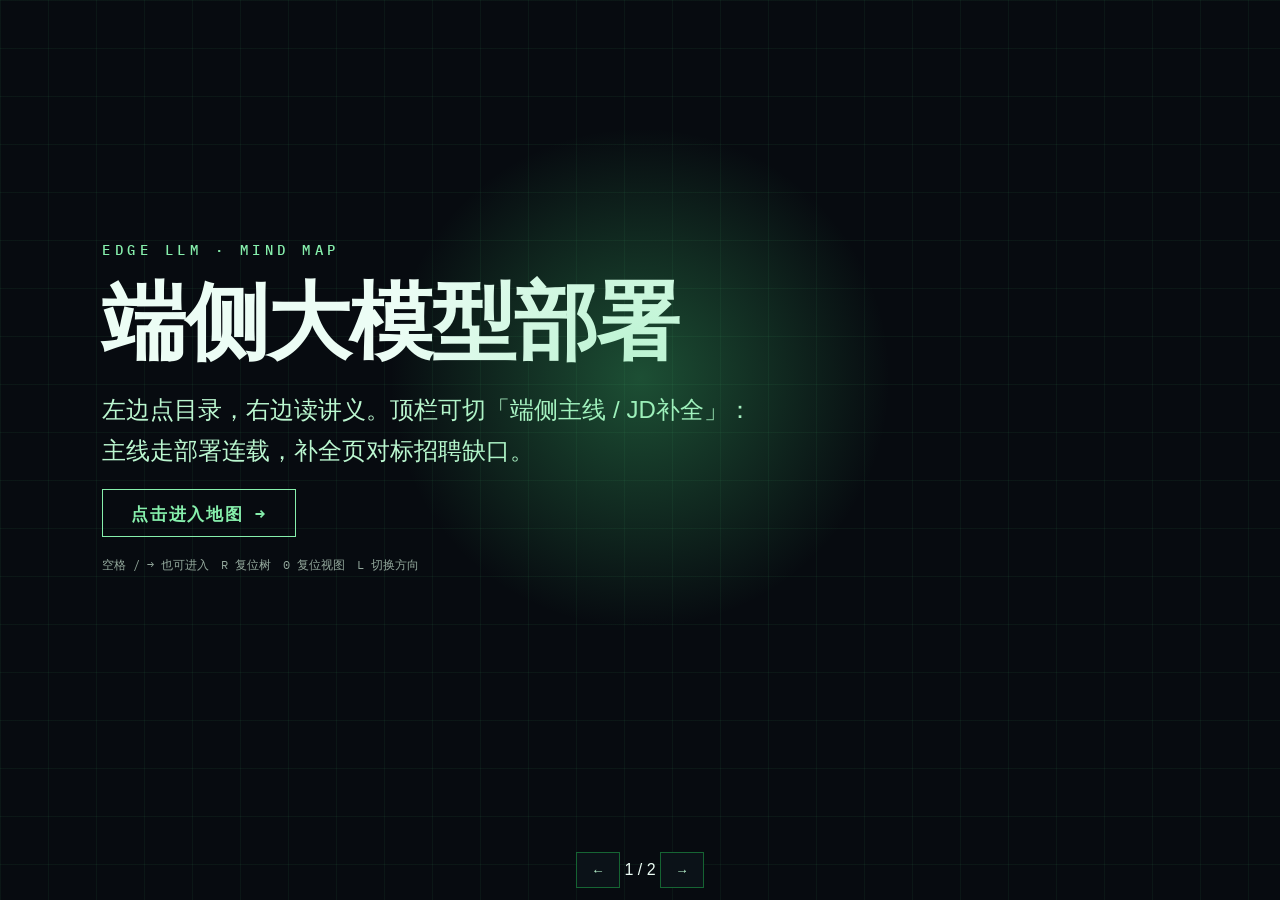
==== index.html @ 6fb3d734 "Refresh chapters 1–2: job portrait and progressive skill tiers. Rewrite 岗位画像 six duties and 能力分层 as " ====
<!DOCTYPE html>
<html lang="zh-CN" class="fluid">
<head>
<meta charset="UTF-8" />
<meta name="viewport" content="width=device-width, initial-scale=1.0, viewport-fit=cover" />
<meta name="theme-color" content="#070b10" />
<meta name="mobile-web-app-capable" content="yes" />
<title>端侧大模型部署 · 思维导图</title>
<link rel="preconnect" href="https://fonts.googleapis.com" />
<link rel="preconnect" href="https://fonts.gstatic.com" crossorigin />
<link href="https://fonts.googleapis.com/css2?family=IBM+Plex+Mono:wght@400;500;600&family=IBM+Plex+Sans+SC:wght@400;500;600;700&family=Syne:wght@700;800&display=swap" rel="stylesheet" />
<style>
/* === THEME: Terminal Blueprint === */
:root {
    --stage-bg: #05070a;
    --slide-bg: #070b10;
    --bg-primary: #070b10;
    --grid-line: rgba(74, 222, 128, 0.06);
    --accent: #4ade80;
    --accent-bright: #86efac;
    --accent-dim: #166534;
    --accent-glow: rgba(74, 222, 128, 0.32);
    --key-1: #fbbf24;
    --key-2: #fb7185;
    --key-1-bg: rgba(251, 191, 36, 0.12);
    --key-2-bg: rgba(251, 113, 133, 0.12);
    --bridge: #67e8f9;
    --text-primary: #ecfdf5;
    --text-muted: #93a89c;
    --text-leaf: #bbf7d0;
    --node-bg: #0b1218;
    --node-active: #0f2a18;
    --danger: #86efac;
    --font-display: "Syne", "IBM Plex Sans SC", sans-serif;
    --font-body: "IBM Plex Sans SC", "Noto Sans SC", sans-serif;
    --font-mono: "IBM Plex Mono", ui-monospace, monospace;
    --fs-root: 28px;
    --fs-chapter: 16px;
    --fs-topic: 15px;
    --fs-term: 14px;
    --fs-label: 12px;
    --fs-detail-title: 16px;
    --reader-w: 480px;
    --fs-detail-body: 17px;
    --col-gap: 18px;
    --node-gap: 8px;
    --node-inactive-opacity: 0.78;
    --ease-out-expo: cubic-bezier(0.16, 1, 0.3, 1);
    --duration-normal: 0.45s;
}

* { margin: 0; padding: 0; box-sizing: border-box; }

/* ===========================================
   FIXED 16:9 STAGE: MANDATORY BASE STYLES
   Include this ENTIRE file in every presentation.
   Slides are authored at 1920×1080 and scaled as a whole.
   =========================================== */

/* 1. Lock the browser viewport */
html,
body {
    width: 100%;
    height: 100%;
    margin: 0;
    overflow: hidden;
    background: var(--stage-bg, #000);
    font-family: var(--font-body);
    color: var(--text-primary);
    -webkit-font-smoothing: antialiased;
    text-rendering: optimizeLegibility;
}

/* 2. Full-window deck viewport */
.deck-viewport {
    position: fixed;
    inset: 0;
    overflow: hidden;
    background: var(--stage-bg, #000);
}

/* 3. Fixed 16:9 design canvas.
   JavaScript sets transform: translate(...) scale(...). */
.deck-stage {
    position: absolute;
    left: 0;
    top: 0;
    width: 1920px;
    height: 1080px;
    overflow: hidden;
    transform-origin: 0 0;
    background: var(--slide-bg, #fff);
}

/* 4. Slides stack inside the fixed stage.
   Content must be laid out at 1920×1080, not reflowed per device. */
.slide {
    position: absolute;
    inset: 0;
    width: 1920px;
    height: 1080px;
    overflow: hidden;
    display: block;
    visibility: hidden;
    opacity: 0;
    pointer-events: none;
    background: var(--slide-bg, #fff);
}

.slide.active,
.slide.visible {
    visibility: visible;
    opacity: 1;
    pointer-events: auto;
    z-index: 1;
}

/* 5. Keep media inside authored slide bounds */
img,
video,
canvas,
svg {
    max-width: 100%;
    max-height: 100%;
}

/* 6. Presentation chrome stays outside the slide design system */
.deck-controls {
    position: fixed;
    left: 50%;
    bottom: 22px;
    transform: translateX(-50%);
    z-index: 1000;
}

/* 7. Print one fixed-size slide per page */
@media print {
    html,
    body {
        width: 1920px;
        height: auto;
        overflow: visible;
        background: #fff;
    }

    .deck-viewport {
        position: static;
        overflow: visible;
        background: #fff;
    }

    .deck-stage {
        position: static;
        width: auto;
        height: auto;
        transform: none !important;
        background: none;
    }

    .slide {
        position: relative;
        display: block !important;
        visibility: visible !important;
        opacity: 1 !important;
        pointer-events: auto !important;
        width: 1920px;
        height: 1080px;
        break-after: page;
        page-break-after: always;
    }

    .slide:last-child {
        break-after: auto;
        page-break-after: auto;
    }

    .deck-controls {
        display: none !important;
    }
}

/* 8. Reduced motion */
@media (prefers-reduced-motion: reduce) {
    *,
    *::before,
    *::after {
        animation-duration: 0.01ms !important;
        transition-duration: 0.2s !important;
    }
}

/* === GRID STAGE === */
.slide {
    font-family: var(--font-body);
    color: var(--text-primary);
    background-color: var(--bg-primary);
    background-image:
        linear-gradient(var(--grid-line) 1px, transparent 1px),
        linear-gradient(90deg, var(--grid-line) 1px, transparent 1px);
    background-size: 48px 48px;
}

.reveal {
    opacity: 0;
    transform: translateY(24px);
    transition: opacity var(--duration-normal) var(--ease-out-expo),
                transform var(--duration-normal) var(--ease-out-expo);
}
.slide.visible .reveal { opacity: 1; transform: none; }
.slide.visible .reveal:nth-child(1) { transition-delay: 0.05s; }
.slide.visible .reveal:nth-child(2) { transition-delay: 0.14s; }
.slide.visible .reveal:nth-child(3) { transition-delay: 0.24s; }
.slide.visible .reveal:nth-child(4) { transition-delay: 0.34s; }

/* === TITLE SLIDE === */
.title-slide .glow {
    position: absolute;
    width: 720px; height: 720px;
    left: 50%; top: 44%;
    transform: translate(-50%, -50%);
    background: radial-gradient(circle, var(--accent-glow), transparent 68%);
    pointer-events: none;
}
.title-kicker {
    position: absolute; left: 88px; top: 88px;
    font-family: var(--font-mono);
    letter-spacing: 0.32em; font-size: 14px; font-weight: 500;
    color: var(--accent-bright);
}
.title-slide h1 {
    position: absolute; left: 88px; top: 300px;
    font-family: var(--font-display); font-weight: 800;
    font-size: 96px; line-height: 1.06; letter-spacing: -0.02em;
    max-width: 1200px;
    color: var(--text-primary);
}
.title-lead {
    position: absolute; left: 88px; top: 560px;
    font-family: var(--font-body); font-weight: 400;
    font-size: 26px; color: var(--text-leaf);
    max-width: 920px; line-height: 1.72;
}
.enter-btn {
    position: absolute; left: 88px; bottom: 156px;
    border: 1px solid var(--accent-bright); background: transparent;
    color: var(--accent-bright);
    font: 600 17px/1 var(--font-mono);
    padding: 18px 36px; cursor: pointer; letter-spacing: 0.1em;
    transition: background 0.25s ease, color 0.25s ease;
}
.enter-btn:hover { background: var(--accent); color: #04110a; border-color: var(--accent); }
.title-hint {
    position: absolute; right: 88px; bottom: 96px;
    font-family: var(--font-mono);
    font-size: 13px; line-height: 1.65;
    color: var(--text-muted); max-width: 420px; text-align: right;
}

/* === MAP SLIDE — reading-first === */
.map-top {
    position: absolute; left: 36px; right: 36px; top: 14px; height: 52px;
    display: flex; align-items: center; gap: 10px; z-index: 6;
}
.map-top h2 {
    flex: 0 0 auto;
    font-family: var(--font-display); font-size: 24px; font-weight: 800;
    letter-spacing: -0.01em; margin-right: 10px; color: var(--text-primary);
}
.crumb {
    flex: 1 1 auto; min-width: 0;
    font-family: var(--font-body); font-size: 14px; font-weight: 400;
    color: var(--text-muted); line-height: 1.4;
    white-space: nowrap; overflow: hidden; text-overflow: ellipsis;
    margin-right: 8px;
}
.tool {
    flex: 0 0 auto; white-space: nowrap;
    border: 1px solid var(--accent-dim); background: var(--node-bg);
    color: var(--text-leaf); font: 500 12px/1 var(--font-mono);
    padding: 8px 12px; cursor: pointer;
    transition: border-color 0.2s ease, color 0.2s ease;
}
.tool.on, .tool:hover { border-color: var(--accent-bright); color: var(--accent-bright); }

.map-hint {
    position: absolute; left: 36px; right: 36px; top: 66px;
    font-family: var(--font-mono); font-size: 12px; font-weight: 400;
    color: var(--text-muted); letter-spacing: 0.03em; line-height: 1.4;
    opacity: 0.92; pointer-events: none; z-index: 6;
}

.map-legend {
    flex: 0 0 auto;
    display: flex; align-items: center; gap: 8px;
    font-family: var(--font-mono); font-size: 11px;
    color: var(--text-muted); white-space: nowrap; margin-right: 4px;
}
.map-legend .dot {
    display: inline-block; width: 8px; height: 8px; border-radius: 50%;
    margin-right: 3px; vertical-align: middle; background: var(--accent);
}
.map-legend .dot.key1 { background: var(--key-1); }
.map-legend .dot.key2 { background: var(--key-2); }

/* Left browser + splitter + right reader */
.map-workspace {
    position: absolute; left: 0; top: 90px; right: 0; bottom: 0;
    display: grid;
    grid-template-columns: minmax(280px, 1fr) 8px var(--reader-w, 480px);
    gap: 0;
    overflow: hidden;
    background: var(--slide-bg);
}
.map-workspace.is-resizing {
    cursor: col-resize;
    user-select: none;
}
.map-workspace.is-resizing * { cursor: col-resize !important; }
.split-handle {
    position: relative;
    z-index: 4;
    width: 8px;
    margin: 0 -1px;
    cursor: col-resize;
    touch-action: none;
    background: transparent;
    border: none;
    padding: 0;
    align-self: stretch;
}
.split-handle::before {
    content: "";
    position: absolute;
    top: 0; bottom: 0; left: 50%;
    width: 1px;
    transform: translateX(-50%);
    background: rgba(74, 222, 128, 0.28);
    transition: background 0.15s ease, box-shadow 0.15s ease, width 0.15s ease;
}
.split-handle:hover::before,
.split-handle.is-dragging::before,
.map-workspace.is-resizing .split-handle::before {
    width: 2px;
    background: var(--accent-bright);
    box-shadow: 0 0 10px rgba(74, 222, 128, 0.35);
}
.split-handle::after {
    content: "";
    position: absolute;
    top: 50%; left: 50%;
    width: 3px; height: 36px;
    transform: translate(-50%, -50%);
    border-radius: 2px;
    background: rgba(74, 222, 128, 0.35);
    opacity: 0;
    transition: opacity 0.15s ease;
}
.split-handle:hover::after,
.split-handle.is-dragging::after {
    opacity: 1;
}
.map-board {
    position: relative;
    overflow: auto;
    cursor: default;
    touch-action: pan-x pan-y;
    user-select: none;
    padding: 10px 16px 28px 36px;
    scrollbar-width: thin;
    scrollbar-color: var(--accent-dim) transparent;
    overscroll-behavior: contain;
    min-width: 0;
}
.map-board.space-pan { cursor: grab; }
.map-board.is-panning { cursor: grabbing; }
.map-board svg { max-width: none; max-height: none; }

#mapCanvas {
    position: relative;
    left: 0; top: 0;
    min-width: 100%;
    min-height: 100%;
    transform-origin: 0 0;
}
#wires {
    position: absolute; inset: 0; width: 100%; height: 100%;
    pointer-events: none; overflow: visible; opacity: 0.45;
}
.cols {
    position: relative; left: 0; top: 4px;
    display: flex; flex-direction: row; gap: var(--col-gap); align-items: flex-start;
    width: max-content;
    min-width: calc(100% - 20px);
    height: auto;
    overflow: visible;
    padding-bottom: 16px;
}
.cols.ttb {
    flex-direction: column; gap: 14px;
    width: calc(100% - 20px);
}
.col {
    flex: 0 0 auto; min-width: 220px;
    display: none; flex-direction: column; gap: 8px;
    opacity: 0; pointer-events: none;
    transform: translateX(-14px);
    transition: opacity 0.32s var(--ease-out-expo), transform 0.32s var(--ease-out-expo);
}
.col.show {
    display: flex; opacity: 1; pointer-events: auto; transform: none;
}
#col0.show { width: 250px; min-width: 250px; max-width: 250px; }
#col1.show { width: 292px; min-width: 292px; max-width: 292px; }
#col2.show { width: 292px; min-width: 292px; max-width: 292px; }
#col3.show { width: 400px; min-width: 400px; max-width: 420px; }
.cols.ttb #col0.show,
.cols.ttb #col1.show,
.cols.ttb #col2.show,
.cols.ttb #col3.show { width: 100%; min-width: 0; max-width: none; }
.cols.ttb .col {
    transform: translateY(-10px);
    flex-direction: row; flex-wrap: wrap; align-content: flex-start;
}
.cols.ttb .col.show { transform: none; }

.col-label {
    font-family: var(--font-mono);
    font-size: var(--fs-label); font-weight: 500;
    letter-spacing: 0.1em; color: var(--accent-bright);
    min-height: 18px; flex: 0 0 auto;
    opacity: 0.88; line-height: 1.35; margin-bottom: 2px;
}

/* Directory cards: title only */
.node {
    border: 1px solid rgba(22, 101, 52, 0.7);
    background: var(--node-bg);
    color: var(--text-leaf);
    font-family: var(--font-body);
    font-size: var(--fs-topic); font-weight: 500; line-height: 1.35;
    padding: 10px 28px 10px 12px;
    cursor: pointer;
    text-align: left;
    width: 100%;
    position: relative;
    transition: border-color 0.15s ease, background 0.15s ease, opacity 0.2s ease;
    word-break: break-word;
    box-shadow: none;
}
.col.show .node:not(.active):not(.root-node) { opacity: var(--node-inactive-opacity); }
.cols.ttb .node { width: auto; min-width: 190px; max-width: 320px; }
.node:hover {
    border-color: var(--accent);
    opacity: 1;
}
.node.active {
    opacity: 1;
    background: var(--node-active);
    border-color: var(--accent-bright);
    color: #f0fdf4;
    font-weight: 600;
    box-shadow: inset 0 0 0 1px rgba(134, 239, 172, 0.16);
}
.node.key-1 {
    border-color: rgba(251, 191, 36, 0.45);
    border-left: 3px solid var(--key-1);
}
.node.key-2 {
    border-color: rgba(251, 113, 133, 0.45);
    border-left: 3px solid var(--key-2);
}
.node.key-1:hover { border-color: var(--key-1); }
.node.key-2:hover { border-color: var(--key-2); }
.node.key-1.active {
    background: var(--key-1-bg);
    border-color: var(--key-1);
    color: #fffbeb;
}
.node.key-2.active {
    background: var(--key-2-bg);
    border-color: var(--key-2);
    color: #fff1f2;
}
.node.key-1::before,
.node.key-2::before {
    position: absolute; top: 4px; left: 8px;
    font-family: var(--font-mono);
    font-size: 9px; font-weight: 600; line-height: 1;
    letter-spacing: 0.04em; pointer-events: none; opacity: 0.85;
}
.node.key-1::before { content: "重点"; color: var(--key-1); }
.node.key-2::before { content: "核心"; color: var(--key-2); }
.node.key-1, .node.key-2 { padding-top: 16px; }

.node.root-node {
    font-family: var(--font-display); font-weight: 800;
    font-size: 20px; line-height: 1.28;
    padding: 18px 14px; text-align: center; min-height: 88px;
    display: flex; flex-direction: column; align-items: center; justify-content: center;
}
.node.root-node .sub {
    display: block !important;
    margin-top: 8px;
    font-family: var(--font-mono);
    font-size: 11px; font-weight: 400;
    color: var(--text-muted); line-height: 1.4;
}
.node .sub { display: none; }

#list1 .node {
    font-size: var(--fs-chapter); font-weight: 600;
    padding: 10px 28px 10px 12px;
}
#list2 .node {
    font-size: var(--fs-topic); font-weight: 500;
    padding: 9px 28px 9px 12px;
}
#list3 .node {
    font-size: var(--fs-term); font-weight: 400;
    padding: 9px 12px;
    display: block;
    white-space: nowrap; overflow: hidden; text-overflow: ellipsis;
}
#list1 .node.key-1, #list1 .node.key-2,
#list2 .node.key-1, #list2 .node.key-2,
#list3 .node.key-1, #list3 .node.key-2 { padding-top: 16px; }

#list1, #list2, #list3 {
    max-height: calc(1080px - 220px);
    overflow-y: auto; overflow-x: hidden;
    padding-right: 4px;
    scrollbar-width: thin;
    scrollbar-color: var(--accent-dim) transparent;
    overscroll-behavior: contain;
}
.node.has-kids::after {
    content: "▸";
    position: absolute; right: 10px; top: 50%;
    transform: translateY(-50%);
    color: var(--accent-bright); font-size: 11px;
    font-family: var(--font-mono); opacity: 0.75;
}
.cols.ttb .node.has-kids::after { content: "▾"; top: 10px; transform: none; }
.node, .pager, .tool { cursor: pointer; }
.list {
    display: flex; flex-direction: column; gap: var(--node-gap);
    flex: 0 0 auto; overflow: visible;
}
.cols.ttb .list { flex-direction: row; flex-wrap: wrap; width: 100%; gap: 8px; }
.l3-grid, .l3-grid {
    display: grid; grid-template-columns: 1fr 1fr; gap: var(--node-gap);
}
.cols.ttb .l3-grid { grid-template-columns: repeat(3, 1fr); width: 100%; }

/* Reader — primary reading surface */
.reader {
    border-left: none;
    background: linear-gradient(180deg, #0a1210 0%, #070b0c 100%);
    padding: 16px 22px 22px;
    overflow: hidden;
    display: flex; flex-direction: column;
    min-width: 0;
}
.reader-label {
    font-family: var(--font-mono);
    font-size: 11px; font-weight: 600;
    letter-spacing: 0.14em;
    color: var(--accent-bright);
    margin-bottom: 12px;
    opacity: 0.92;
    flex: 0 0 auto;
}
.detail {
    border: none; background: transparent; padding: 0;
    min-height: 0; max-height: none; max-width: 100%;
    overflow-y: auto; overscroll-behavior: contain;
    flex: 1 1 auto;
    scrollbar-width: thin;
    scrollbar-color: var(--accent-dim) transparent;
}
.detail h3 {
    font-family: var(--font-body);
    font-size: var(--fs-detail-title); font-weight: 600;
    line-height: 1.45; margin-bottom: 12px;
    color: var(--text-primary);
    letter-spacing: 0;
}
.detail > p {
    font-family: var(--font-body);
    font-size: var(--fs-detail-body);
    line-height: 1.85; color: var(--text-leaf);
    max-width: 36em;
}
.explain-block { margin-top: 0; max-width: 36em; }
.explain-block strong {
    color: #fde68a;
    font-weight: 600;
}
.key-badge {
    display: inline-block;
    font-family: var(--font-mono);
    font-size: 11px;
    font-weight: 600;
    letter-spacing: 0.12em;
    padding: 2px 8px;
    border-radius: 2px;
    margin-bottom: 10px;
}
.key-badge.key-1 {
    color: var(--key-1);
    background: var(--key-1-bg);
    border: 1px solid rgba(251, 191, 36, 0.35);
}
.key-badge.key-2 {
    color: var(--key-2);
    background: var(--key-2-bg);
    border: 1px solid rgba(251, 113, 133, 0.35);
}
.explain-label {
    font-family: var(--font-mono);
    font-size: 11px; font-weight: 600;
    letter-spacing: 0.12em;
    color: var(--accent-bright);
    margin: 22px 0 10px;
    padding-bottom: 6px;
    border-bottom: 1px solid rgba(74, 222, 128, 0.18);
}
.explain-label:first-child { margin-top: 0; }
.explain-label.explain-bridge {
    color: var(--bridge);
    border-bottom-color: rgba(103, 232, 249, 0.22);
}
.explain-block p {
    margin: 0 0 1.65em;
    font-family: var(--font-body);
    font-size: 17px;
    line-height: 1.85;
    color: var(--text-leaf);
}
.explain-block p:last-child {
    margin-bottom: 0;
}
.explain-block .bridge-text {
    color: #a5f3fc;
    margin-top: 18px;
    padding-top: 14px;
    border-top: 1px solid rgba(103, 232, 249, 0.22);
}
.explain-block .meta-line {
    margin-top: 22px;
    font-family: var(--font-mono);
    font-size: 12px;
    color: var(--text-muted);
    line-height: 1.5;
}
.pager {
    display: flex; gap: 8px; align-items: center;
    font-family: var(--font-mono);
    font-size: 12px; color: var(--text-muted);
    margin-top: 4px;
}


.node.key-1 { border-color: rgba(251, 191, 36, 0.45); border-left: 3px solid var(--key-1); }
.node.key-2 { border-color: rgba(251, 113, 133, 0.45); border-left: 3px solid var(--key-2); }
.node.key-1:hover { border-color: var(--key-1); }
.node.key-2:hover { border-color: var(--key-2); }
.node.key-1.active { background: var(--key-1-bg); border-color: var(--key-1); color: #fffbeb; }
.node.key-2.active { background: var(--key-2-bg); border-color: var(--key-2); color: #fff1f2; }
.node.key-1::before, .node.key-2::before {
    position: absolute; top: 4px; left: 8px;
    font-family: var(--font-mono); font-size: 9px; font-weight: 600; line-height: 1;
    letter-spacing: 0.04em; pointer-events: none; opacity: 0.85;
}
.node.key-1::before { content: "重点"; color: var(--key-1); }
.node.key-2::before { content: "核心"; color: var(--key-2); }
.node.key-1, .node.key-2 { padding-top: 16px; }
#list1 .node.key-1, #list1 .node.key-2,
#list2 .node.key-1, #list2 .node.key-2,
#list3 .node.key-1, #list3 .node.key-2 { padding-top: 16px; }
.node.has-kids::after {
    content: "▸";
    position: absolute; right: 10px; top: 50%;
    transform: translateY(-50%);
    color: var(--accent-bright); font-size: 11px;
    font-family: var(--font-mono); opacity: 0.75;
}
.l3-grid {
    display: grid; grid-template-columns: 1fr 1fr; gap: var(--node-gap);
}

/* === Curriculum tabs === */
.curr-tabs {
    flex: 0 0 auto;
    display: inline-flex;
    gap: 0;
    margin-right: 10px;
    border: 1px solid var(--accent-dim);
    background: var(--node-bg);
}
.curr-tab {
    border: 0;
    background: transparent;
    color: var(--text-muted);
    font: 600 12px/1 var(--font-mono);
    padding: 8px 14px;
    cursor: pointer;
    letter-spacing: 0.02em;
}
.curr-tab.on {
    color: #04110a;
    background: var(--accent);
}
.curr-tab:hover:not(.on) { color: var(--accent-bright); }

.pane-tabs { display: none; }
.tool.pane-tab { min-height: 36px; }

/* Fluid layout: fill the real window instead of scaling a 1920×1080 canvas */
html.fluid, html.fluid body {
    overflow: hidden;
    height: 100%;
    height: 100dvh;
}
html.fluid .deck-viewport {
    position: fixed;
    inset: 0;
}
html.fluid .deck-stage {
    position: relative;
    width: 100% !important;
    height: 100% !important;
    transform: none !important;
    overflow: hidden;
}
html.fluid .slide {
    width: 100% !important;
    height: 100% !important;
    min-height: 0;
}
html.fluid .title-slide {
    display: flex;
    flex-direction: column;
    justify-content: center;
    padding: max(24px, env(safe-area-inset-top)) 8vw 12vh;
    gap: 18px;
}
html.fluid .title-slide .glow {
    width: min(90vw, 520px);
    height: min(90vw, 520px);
    top: 42%;
}
html.fluid .title-kicker,
html.fluid .title-slide h1,
html.fluid .title-lead,
html.fluid .enter-btn,
html.fluid .title-hint {
    position: static;
    max-width: 42rem;
    text-align: left;
}
html.fluid .title-slide h1 {
    font-size: clamp(36px, 8vw, 84px);
    line-height: 1.12;
}
html.fluid .title-lead { font-size: clamp(16px, 2.4vw, 24px); }
html.fluid .enter-btn {
    align-self: flex-start;
    min-height: 48px;
    padding: 14px 28px;
}
html.fluid .title-hint { font-size: 12px; max-width: 28rem; }
html.fluid #mapSlide {
    display: flex;
    flex-direction: column;
    overflow: hidden;
}
html.fluid .map-top {
    position: relative;
    left: auto; right: auto; top: auto;
    height: auto;
    flex-wrap: wrap;
    padding: 10px 16px;
    padding-top: max(10px, env(safe-area-inset-top));
    gap: 8px;
    width: 100%;
}
html.fluid .map-hint {
    position: relative;
    left: auto; right: auto; top: auto;
    padding: 0 16px 8px;
}
html.fluid .reader { min-height: 0; }
html.fluid .deck-controls {
    bottom: max(12px, env(safe-area-inset-bottom));
}
html.fluid .deck-controls button {
    min-width: 44px;
    min-height: 36px;
    background: var(--node-bg);
    color: var(--text-leaf);
    border: 1px solid var(--accent-dim);
}

@media (max-width: 900px) {
    html.fluid .title-slide {
        justify-content: flex-start;
        overflow: auto;
        padding-top: 18vh;
    }
    html.fluid .title-slide h1 { font-size: clamp(28px, 11vw, 48px); }
    html.fluid .title-lead { font-size: 15px; }
    html.fluid .map-legend,
    html.fluid #btnLtr,
    html.fluid #btnTtb,
    html.fluid #btnView,
    html.fluid .map-hint { display: none; }
    html.fluid .pane-tabs {
        display: inline-flex;
        gap: 0;
        border: 1px solid var(--accent-dim);
        margin-left: auto;
    }
    html.fluid .map-top h2 { font-size: 18px; margin-right: 4px; }
    html.fluid .map-workspace {
        display: flex;
        flex-direction: column;
        grid-template-columns: none;
    }
    html.fluid .split-handle { display: none !important; }
    html.fluid .map-board {
        flex: 1 1 auto;
        min-height: 0;
        padding: 8px 12px 16px;
    }
    html.fluid .reader {
        flex: 1 1 auto;
        min-height: 0;
        border-top: 1px solid rgba(74, 222, 128, 0.28);
        padding-bottom: env(safe-area-inset-bottom);
    }
    html.fluid body.pane-tree .reader { display: none; }
    html.fluid body.pane-read .map-board { display: none; }
    html.fluid body.pane-read .split-handle { display: none; }
    html.fluid #col0.show,
    html.fluid #col1.show,
    html.fluid #col2.show,
    html.fluid #col3.show {
        width: 100%;
        min-width: 0;
        max-width: none;
    }
    html.fluid .cols {
        flex-direction: column;
        width: 100%;
        min-width: 0;
        gap: 12px;
    }
    html.fluid .cols.ttb .list,
    html.fluid .list {
        flex-direction: column;
        flex-wrap: nowrap;
        width: 100%;
    }
    html.fluid .cols.ttb .col,
    html.fluid .col.show {
        flex-direction: column;
        flex-wrap: nowrap;
        width: 100%;
        max-width: none;
        min-width: 0;
    }
    html.fluid .node {
        min-height: 44px;
        font-size: 15px;
        padding: 10px 12px;
        width: 100%;
        max-width: none;
        text-align: left;
    }
    html.fluid .map-top .curr-tabs { margin-right: auto; }
    html.fluid #btnReset { margin-left: 0; }
    html.fluid .crumb { display: none; }
    html.fluid .explain-block p,
    html.fluid .detail > p {
        font-size: 16px;
        max-width: none;
    }
    html.fluid .deck-controls { display: none; }
}

@media (min-width: 901px) and (max-width: 1280px) {
    html.fluid .map-workspace {
        grid-template-columns: minmax(220px, 1fr) 8px minmax(280px, 38vw);
    }
    html.fluid #col0.show { width: 200px; min-width: 180px; max-width: 220px; }
    html.fluid #col1.show,
    html.fluid #col2.show { width: 240px; min-width: 200px; max-width: 280px; }
}

</style>
</head>
<body class="pane-tree">
<div class="deck-viewport">
  <main class="deck-stage" id="deckStage">

    <!-- SLIDE 0: TITLE -->
    <section class="slide title-slide active" data-slide="0">
      <div class="glow"></div>
      <div class="title-kicker reveal">EDGE LLM · MIND MAP</div>
      <h1 class="reveal">端侧大模型部署</h1>
      <p class="title-lead reveal">左边点目录，右边读讲义。顶栏可切「端侧主线 / JD补全」：主线走部署连载，补全页对标招聘缺口。</p>
      <button class="enter-btn reveal" id="enterMap" type="button">点击进入地图 →</button>
      <div class="title-hint reveal">空格 / → 也可进入　R 复位树　0 复位视图　L 切换方向</div>
    </section>

    <!-- SLIDE 1: MAP -->
    <section class="slide" data-slide="1" id="mapSlide">
      <div class="map-top">
        <h2>知识树</h2>
        <div class="curr-tabs" role="tablist" aria-label="课程页">
          <button class="curr-tab on" id="tabMain" type="button" role="tab" aria-selected="true">端侧主线</button>
          <button class="curr-tab" id="tabJd" type="button" role="tab" aria-selected="false">JD补全</button>
        </div>
        <div class="crumb" id="crumb">根节点</div>
        <div class="map-legend" aria-hidden="true">
          <span><i class="dot"></i>普通</span>
          <span>·</span>
          <span><i class="dot key1"></i>重点</span>
          <span>·</span>
          <span><i class="dot key2"></i>核心</span>
        </div>
        <button class="tool on" id="btnLtr" type="button">从左到右</button>
        <button class="tool" id="btnTtb" type="button">从上到下</button>
        <button class="tool" id="btnReset" type="button">复位树</button>
        <button class="tool" id="btnView" type="button" title="快捷键 0，或双击空白">复位视图</button>
        <div class="pane-tabs" role="tablist" aria-label="手机视图">
          <button class="tool pane-tab on" id="btnPaneTree" type="button">目录</button>
          <button class="tool pane-tab" id="btnPaneRead" type="button">讲义</button>
        </div>
      </div>
      <div class="map-hint">左侧点目录 · 列表内滚动 · 拖中间竖线调左右宽度 · 右侧读讲义</div>
      <div class="map-workspace">
      <div class="map-board" id="mapBoard">
        <div id="mapCanvas">
        <svg id="wires" viewBox="0 0 1920 988" preserveAspectRatio="none"></svg>
        <div class="cols" id="cols">
          <div class="col show" id="col0">
            <div class="col-label">根 · 总览</div>
            <button class="node root-node has-kids" id="rootNode" type="button" data-id="root" data-depth="0">端侧大模型部署<span class="sub">点开后按 1→2→3… 讲</span></button>
          </div>
          <div class="col" id="col1"><div class="col-label">章 · 1 2 3…</div><div class="list" id="list1"></div></div>
          <div class="col" id="col2"><div class="col-label">主题 · 1.1 1.2…</div><div class="list" id="list2"></div></div>
          <div class="col" id="col3">
            <div class="col-label">知识点 · 1.1.1…</div>
            <div class="l3-grid" id="list3"></div>
            <div class="pager" id="pager"></div>
          </div>
        </div>
        </div>
      </div>
      <button class="split-handle" id="splitHandle" type="button" aria-label="拖动调节左右宽度" title="拖动调节左右宽度"></button>
      <aside class="reader" aria-label="讲义">
        <div class="reader-label">讲义 · 是什么 / 作用</div>
        <div class="detail" id="detail">
          <h3>从左边开始</h3>
          <p>点根节点 → 选一章 → 选主题 → 选知识点。目录只负责导航，说明都在右侧阅读。</p>
        </div>
      </aside>
    </div>
    </section>

  </main>
</div>

<nav class="deck-controls" aria-label="slides">
  <button type="button" id="prevSlide">←</button>
  <span id="pageLabel">1 / 2</span>
  <button type="button" id="nextSlide">→</button>
</nav>

<script>
/* === TREE DATA === */
const TREE_MAIN = {"id":"root","t":"端侧大模型部署","d":"按岗位画像 → 能力分层 → 五层技能 → 面试考点展开。右侧讲义直接来自《端侧模型部署.md》原文。","kids":[{"id":"c1","t":"1 · 岗位画像：这个岗位到底在做什么？","d":"端侧 AI 模型/推理部署工程师（全栈/量产方向）的核心职责，可拆成六块。\n\n要求：C/C++/Python；PyTorch/ONNX；ARM/GPU/NPU 至少一类；懂体系结构/编译/OS；有端侧量产经验。\n\n加分：端侧 LLM/VLM 落地、手机/车机/IoT/机器人量产、芯片原厂/开源社区。\n\n一句话 JD：负责端侧 AI 模型轻量化、推理引擎与编译、硬件适配部署、性能功耗调优、评测工具链、端云协同与安全合规，推动模型在端侧量产落地。","kids":[{"id":"c1-1","t":"1.1 · 模型算法与轻量化","d":"蒸馏、剪枝、量化/QAT、稀疏化、NAS、端侧微调；覆盖 LLM/VLM、KV Cache、投机解码、多模态。","kids":[],"w":"弄清「模型算法与轻量化」，排障和选型时才知道该动哪一环。","b":"","k":0},{"id":"c1-2","t":"1.2 · 推理引擎与编译","d":"Runtime、图优化、算子融合、自定义算子、内存复用、调度；ONNX/TFLite/MNN/TVM/TensorRT/llama.cpp 等。","kids":[],"w":"弄清「推理引擎与编译」，排障和选型时才知道该动哪一环。","b":"","k":0},{"id":"c1-3","t":"1.3 · 硬件适配与部署","d":"CPU/GPU/NPU/DSP/ASIC，Android/iOS/Linux/RTOS/车机/IoT，芯片 SDK 与跨端兼容。","kids":[],"w":"弄清「硬件适配与部署」，排障和选型时才知道该动哪一环。","b":"","k":0},{"id":"c1-4","t":"1.4 · 性能/功耗/内存调优","d":"时延、吞吐、内存、带宽、功耗、热、包体；Profiling、瓶颈定位、端到端优化。","kids":[],"w":"弄清「性能/功耗/内存调优」，排障和选型时才知道该动哪一环。","b":"","k":0},{"id":"c1-5","t":"1.5 · 评测与工具链","d":"精度/性能/功耗/稳定性/兼容性评测，Benchmark、自动化测试、回归、CI/CD。","kids":[],"w":"弄清「评测与工具链」，排障和选型时才知道该动哪一环。","b":"","k":0},{"id":"c1-6","t":"1.6 · 端云协同与工程化","d":"端云分工、OTA、灰度、A/B、SDK/API、版本管理；安全隐私合规、数据闭环、产品 SLA 与量产。","kids":[],"w":"弄清「端云协同与工程化」，排障和选型时才知道该动哪一环。","b":"","k":0}],"w":"给学习路径一个章节锚点。","b":"","k":0},{"id":"c2","t":"2 · 能力分层图谱：从初级到专家的技术进阶","d":"分级画像是**能力栈累加**：初级先掌握什么，中级在初级全部能力之上再掌握什么，高级在中级全部能力之上再掌握什么。","kids":[{"id":"c2-1","t":"2.1 · 初级：能跑通","d":"初级掌握：\n\n编程 — 熟练掌握 C/C++ 或 Python，具备良好的数据结构与算法基础\n\n理论 — 理解 Transformer/LLM 基础原理及推理流程，熟悉 Attention、KV Cache、Prefill/Decode\n\n框架 — 熟悉至少一种推理框架（TensorRT、MNN、ONNX Runtime 等），有模型转换、真机部署与功能调试实践\n\n约束意识 — 了解端侧功耗、内存、热、包体等基本约束\n\n合规意识 — 了解数据不出端、模型加密、隐私合规等基本概念\n\n特征 — 能独立完成模型转换、真机部署与基本功能调试；主要停留在调用转换脚本与工具链 API，尚未深入底层性能/精度根因定位\n\n起什么作用：定义入门基线，筛选“可培养”的端侧部署工程师。\n\n一句话：初级 = 能把模型在端侧跑起来。","kids":[],"w":"定义入门基线，筛选“可培养”的端侧部署工程师","b":"","k":0},{"id":"c2-2","t":"2.2 · 中级：在初级之上，能定位与优化","d":"中级在初级全部能力之上，再掌握：\n\n核心能力 — 独立完成模型适配、功能调试和底层性能问题定位；熟练使用 PyTorch，理解计算图、张量处理机制及算子实现\n\n量化 — 熟练 PTQ/QAT，熟悉 QNN SDK 等工具链（模型转换/量化/性能分析），能系统性排查量化精度劣化\n\n平台 — 有高通 8155/8295、地平线 BPU、NVIDIA Jetson 等至少一类平台实战经验，理解目标硬件架构约束\n\n调优 — 理解算子融合与布局优化原理，能定位“哪个 Pass 吃了我的精度/性能”；能把 Roofline 分析落地为优化方向选择\n\n端侧约束 — 能结合功耗、内存、热、带宽、包体约束做实际调优\n\n合规与闭环 — 能落地安全隐私合规要求，理解数据闭环与端侧反馈机制\n\n端侧 LLM/VLM — 能完成端侧 LLM/VLM 的基础部署与推理优化\n\n特征 — 从“会跑通”进入“会定位、会优化、会交付”\n\n起什么作用：定义团队主力标准，承上启下；既能独立交付，又能定位精度/性能根因，是端侧量产核心战力。\n\n一句话：中级 = 初级 + 能定位根因、能系统调优、能量产交付。","kids":[],"w":"定义团队主力标准，承上启下；既能独立交付，又能定位精度/性能根因，是端侧量产核心战力","b":"","k":0},{"id":"c2-3","t":"2.3 · 高级/专家：在中级之上，能定义与攻坚","d":"高级/专家在中级全部能力之上，再掌握：\n\n系统能力 — 精通“端-边缘-云”协同架构；具备编译器/运行时/算子库全栈优化能力\n\n架构能力 — 定义边缘智能技术战略与路线，定义推理 SLA 指标体系；主导从 0 到 1 的产品落地\n\n技术深度 — 能编写推理引擎优化 Pass 并论证等价性；能编写高性能 CUDA Kernel/Triton 算子、TensorRT Plugin、NPU 自定义算子，解决“最后一公里”问题\n\n端侧大模型专项 — 主导端侧 LLM/VLM 系统级优化，解决内存墙、带宽墙、功耗墙\n\n体系化能力 — 定义安全合规体系、数据闭环体系、端云协同与 OTA 迭代体系\n\n量产与战略 — 定义量产 SLA、跨设备兼容矩阵、团队技术战略与路线\n\n影响力 — 有开源项目贡献（vLLM/SGLang 等）、顶会论文（MLSys/ASPLOS/OSDI/NeurIPS）、专利布局者优先\n\n特征 — 从“会定位、会优化”进入“会定义、会攻坚、会引领”\n\n起什么作用：定义技术天花板和方向；负责战略、标准、难点攻坚与外部影响力，是团队技术领军角色。\n\n一句话：高级/专家 = 中级 + 能写 Pass/算子、能定架构、能带方向、能影响行业。","kids":[],"w":"定义技术天花板和方向；负责战略、标准、难点攻坚与外部影响力，是团队技术领军角色","b":"","k":0},{"id":"c2-4","t":"2.4 · 分水岭判据（递进累加版）","d":"初级：会调框架 API 和 trtexec 参数，能跑通、能调试。\n\n中级：在初级之上，理解融合与布局优化原理，能定位精度/性能根因，能结合功耗/内存/热/包体做调优。\n\n高级/专家：在中级之上，能写 Pass、写算子、论证等价性，能定义端云协同架构、SLA 体系和量产路线。\n\n是否内化“推理引擎即编译器”的心智模型，直接决定问题定位的深度。\n\n是否具备“端侧系统级权衡”能力，直接决定能否从工程师走向专家。\n\n一句话：初级会跑通 → 中级会定位和优化 → 高级会定义和攻坚。","kids":[],"w":"弄清「分水岭判据（递进累加版）」，排障和选型时才知道该动哪一环。","b":"","k":0}],"w":"给学习路径一个章节锚点。","b":"","k":0},{"id":"c3","t":"3 · 技能图谱总览：五层递进结构","d":"端侧推理优化有明确依赖链，但不是纯线性目录：\n\n**算什么 → 怎么变小/少算 → 怎么变快（软件侧）→ 怎么变快（硬件侧）→ 怎么落地/演进**\n\n建议按五层递进掌握，同时用「端侧约束 + 评测权衡」横切贯穿。\n\n第三层与第四层不是简单先后，而是软硬协同：编译栈要硬件感知，硬件能力要靠运行时和框架释放。推荐路径 **1 → 2 → 3/4 → 5**，横切评测始终贯穿；三四层可并行，但都依赖一二层基础。每学一层，都要回到真实端侧设备做 profiling 和权衡。\n\n一句话：端侧推理优化 = 在端侧约束下，用模型高效化 + 软硬协同 + 系统工程，逼近精度、延迟、内存、功耗的最优权衡。","kids":[{"id":"c3-1","t":"3.1 · 第一层 · 大模型推理原理（算什么）","d":"核心问题：模型到底在算什么，瓶颈在哪？\n\n关键知识：Transformer、Attention、FFN、自回归生成、prefill/decode、KV Cache、算力/访存、延迟/吞吐。\n\n掌握标志：能解释 decode 为什么常是 memory-bound，能估算 KV Cache 和单 token 成本。","kids":[],"w":"弄清「第一层 · 大模型推理原理（算什么）」，排障和选型时才知道该动哪一环。","b":"","k":0},{"id":"c3-2","t":"3.2 · 第二层 · 模型高效化与压缩量化（变小、少算、保精度）","d":"核心问题：如何在不显著掉精度的前提下，降低参数量、计算量和内存？\n\n关键知识：量化（PTQ/QAT、INT8/INT4、GPTQ/AWQ/SmoothQuant）、剪枝、稀疏、蒸馏、低秩分解、权重共享、MoE、结构优化。\n\n掌握标志：能针对端侧场景选择量化/压缩方案，并评估精度、延迟、内存、功耗的权衡。","kids":[],"w":"弄清「第二层 · 模型高效化与压缩量化（变小、少算、保精度）」，排障和选型时才知道该动哪一环。","b":"","k":0},{"id":"c3-3","t":"3.3 · 第三层 · 推理框架与 AI 编译栈（软件侧变快）","d":"核心问题：模型如何高效映射到设备并跑起来？\n\n关键知识：推理引擎（llama.cpp、MNN、NCNN、TFLite、ONNX Runtime、TensorRT、OpenVINO、ExecuTorch 等）、AI 编译（TVM、MLIR、IREE 等）、图优化、算子融合、内存规划、KV Cache 管理、连续批处理、投机解码、后端调度。\n\n掌握标志：能定位瓶颈在模型、框架、算子、内存还是调度。","kids":[],"w":"弄清「第三层 · 推理框架与 AI 编译栈（软件侧变快）」，排障和选型时才知道该动哪一环。","b":"","k":0},{"id":"c3-4","t":"3.4 · 第四层 · 硬件体系结构与性能方法论（硬件侧变快）","d":"核心问题：硬件凭什么快，为什么有时快不起来？\n\n关键知识：CPU/GPU/NPU/DSP、异构计算、内存层级、带宽、缓存、Roofline、算力利用率、功耗与热、算子硬件映射、量化指令、并行与流水线。\n\n掌握标志：能用 Roofline 判断 memory-bound/compute-bound，能解释 NPU 对某些算子不友好的原因。","kids":[],"w":"弄清「第四层 · 硬件体系结构与性能方法论（硬件侧变快）」，排障和选型时才知道该动哪一环。","b":"","k":0},{"id":"c3-5","t":"3.5 · 第五层 · 系统工程与前沿方向（落地与演进）","d":"核心问题：如何把端侧 AI 做成稳定、可更新、可运营的系统？\n\n关键知识：端侧部署、端云协同、模型更新、监控回归、安全隐私、合规、多模态、Agent、RAG、长上下文、个性化、联邦学习、端侧 LLM OS。\n\n掌握标志：能设计一个端侧 AI 功能从模型选型、优化、部署到监控迭代的闭环。","kids":[],"w":"弄清「第五层 · 系统工程与前沿方向（落地与演进）」，排障和选型时才知道该动哪一环。","b":"","k":0},{"id":"c3-6","t":"3.6 · 横切 · 端侧约束与评测权衡","d":"端侧约束：算力、内存、存储、带宽、功耗、发热、成本、隐私、时延。\n\n评测维度：精度、延迟、吞吐、内存、功耗、发热、成本、体验。\n\n方法：真实设备 profiling、基准测试、消融实验、A/B、回归测试。\n\n原则：端侧优化本质是多目标约束优化，没有免费午餐。","kids":[],"w":"弄清「横切 · 端侧约束与评测权衡」，排障和选型时才知道该动哪一环。","b":"","k":0}],"w":"给学习路径一个章节锚点。","b":"","k":0},{"id":"c4","t":"4 · 大模型推理核心优化技术","d":"这是2025年后新增的核心要求，JD中反复出现的关键词包括Transformer架构、KV Cache、Prefill/Decode分离、投机推理等。但JD只列关键词，实际工作与面试考察的是深层机制。","kids":[{"id":"c4-1","t":"4.1 · Transformer架构与KV Cache基础","d":"**Transformer架构** — 理解Attention机制（QKV计算、缩放因子）、FFN结构、位置编码\n\n**KV Cache** — 理解自回归解码时K/V的存储与复用机制，以及MQA/GQA等变体对Cache规模的压缩\n\n**Prefill/Decode分离** — 地平线要求\"构建UCP加速库并与vLLM等主流框架深度适配，优化KVCache复用与Prefill-Decode分离技术\"","kids":[],"w":"弄清「Transformer架构与KV Cache基础」，排障和选型时才知道该动哪一环。","b":"","k":0},{"id":"c4-2","t":"4.2 · KV Cache管理进阶","d":"PagedAttention：借鉴OS虚拟内存分页机制，将KV Cache按固定大小block（如16 slot）分页管理，逻辑连续、物理离散，近乎消除内部/外部碎片，显存利用率从~30%提升至90%+；block table实现逻辑→物理映射，支持copy-on-write，是Prefix Caching的基础设施。\n\nKV Cache量化：INT8 KV近乎无损，FP8（E4M3）在Hopper/新NPU上是甜点位；per-channel/per-head scale优于per-tensor；K比V对量化更敏感（K含RoPE旋转后的位置信息，幅度波动大）。\n\nMLA（Multi-head Latent Attention，DeepSeek）：将K/V投影到低秩latent（如512维），KV Cache只存latent向量+少量解耦RoPE的key，压缩比达~93%；推理时将上投影矩阵\"吸收\"进Wq/Wo，避免解压回显存。深层问题：RoPE对key做位置相关旋转，破坏了latent的低秩可吸收性，故需单独缓存\"解耦RoPE key\"。\n\n端侧KV预算计算（面试必考）：`KV字节 = 2 × layers × kv_heads × head_dim × dtype_size × seq_len × batch`。例：7B GQA模型（32层、8 KV头、128维、FP16）1条64K上下文≈1GB——在8GB端侧设备上，KV预算必须与权重、激活、系统驻留统筹排布。\n\nCPU offload/swap：以换页方式把冷block移到内存，代价是总线带宽成为新瓶颈。\n\n前沿趋势：KV分层存储（NPU→CPU→SSD，vLLM/SGLang prefix cache + LMCache路线）、FP4/2bit KV（KIVI）、原生稀疏注意力（NSA）直接砍掉Cache增长、端侧\"预算驱动\"的上下文截断策略。","kids":[],"w":"弄清「KV Cache管理进阶」，排障和选型时才知道该动哪一环。","b":"","k":0},{"id":"c4-3","t":"4.3 · 调度与批处理","d":"**Continuous Batching** — 在iteration级调度，每步完成后新请求立即插入、完成请求立即退出，比static batching吞吐提升数倍；调度器核心是slot管理与抢占策略\n\n**Chunked Prefill** — 将长prompt切成chunk与decode混排，消除\"prefill独占导致decode停顿\"的TPOT毛刺；chunk大小是TTFT与TPOT的权衡旋钮\n\n**CUDA Graph静态化** — decode阶段每步只算1 token，kernel launch开销（几十个kernel × μs级launch延迟）占比可达30%+；将整步decode capture成静态图一次launch，前提是形状静态——这是PagedAttention block数必须padding到固定值的原因。局限：动态shape需按shape bucket（batch=1/2/4/8）缓存多张graph或padding；动态控制流需编译期确定\n\n**P/D分离的端侧映射** — 单SoC上NPU负责decode、GPU/CPU协处理prefill，本质是算力/带宽特性错配的利用","kids":[],"w":"弄清「调度与批处理」，排障和选型时才知道该动哪一环。","b":"","k":0},{"id":"c4-4","t":"4.4 · 注意力与算子优化","d":"FlashAttention核心思想：tiling分块计算 + online softmax（running max/sum，无需先遍历整行）+ 中间结果全程驻留SRAM，把HBM访问从O(N²)降到O(N²·d/M)，显存从O(N²)降至O(N)——实现精确注意力的IO感知加速，也证明\"**融合可以改变算法复杂度**\"，是fused kernel设计的教科书案例。FA2优化并行度（seq维切分），FA3用Hopper TMA+WGMMA+异步softmax。\n\nPrefill/Decode二象性（必须能推导）：prefill批量处理prompt，GEMM大而饱满，compute-bound；decode逐token生成，每步只算1 token却要读全部权重，算术强度≈1 FLOP/byte，严重memory-bound——**decode优化=降字节（量化、投机解码）而非降FLOPs**。\n\n经典估算题：7B模型FP16、batch=1、600GB/s带宽 → 单步decode ≈ 14GB ÷ 600GB/s ≈ 23ms ≈ 43 tok/s。\n\nFlashDecoding：FA在decode（QLen=1）场景收益骤减（无O(N²)中间矩阵可省，瓶颈转为KV加载），需沿KV维切分并行。\n\nRoPE优化：预计算cos/sin表、与QKV投影算子融合（fused RoPE+GEMM）、NTK/YaRN外推时的频率重排。","kids":[],"w":"弄清「注意力与算子优化」，排障和选型时才知道该动哪一环。","b":"","k":0},{"id":"c4-5","t":"4.5 · 投机解码（Speculative Decoding）","d":"**范式** — 轻量draft模型/头连发k个候选token，target一次forward并行验证，接受前缀即一次产出多token；验证按target分布校正拒绝后的token，保证分布完全一致（无损）。\n\n**路线对比** — Medusa 在 target 模型加多个解码头+tree attention，零额外draft模型但头需微调；EAGLE/EAGLE-2 在 feature 层自回归draft，draft树每步基于target反馈重新构建，接受率显著高于token级draft，EAGLE-2引入上下文感知的动态draft树；MTP（Multi-Token Prediction）是 DeepSeek V3 原生，训练时即做多token预测，与主干共享表征，draft质量高，正在成为新模型标配（训练-推理协同设计）。\n\n**加速比** — ≈ `E[接受长度] / (1 + draft开销 + 验证开销比)`；接受率α=0.8、k=4时E[len]≈3.4，但draft串行自回归本身也耗时，实际加速2~3×为主流。关键结论：只在decode（memory-bound）下划算——target验证一次forward读一遍权重可验证k个token，字节摊薄；prefill投机毫无意义。batch增大时收益下降（大batch本身已摊薄权重读取，且验证造成负载不均）。\n\n深层考点：为什么验证k个token不违反因果性（tree attention mask）；拒绝后如何保证分布等价（从max(0, p_target−q_draft)重采样）。端侧趋势：draft常驻cache+target间歇唤醒的功耗友好模式、free speculative（n-gram/self-draft免额外模型）、接受率在线自适应。","kids":[],"w":"弄清「投机解码（Speculative Decoding）」，排障和选型时才知道该动哪一环。","b":"","k":0},{"id":"c4-6","t":"4.6 · MoE模型推理（2026重点）","d":"核心矛盾：激活稀疏（每token仅k/总专家数，如8/256）但权重必须全部可寻址——router的选择对每个token不可预知，显存占用是dense的数倍。服务端靠Expert Parallelism切多卡，端侧只能走Offload：专家权重驻留CPU内存/SSD，按router预测分层预取，命中率依赖热点专家倾斜的局部性。\n\nShared Expert：每token必经，承载通用知识，减少路由抖动。\n\n端侧挑战全览：内存墙（权重驻留）、router与专家GEMM的算子切换开销、batch内token路由分散导致专家GEMM变\"瘦矩阵\"（M极小、compute-bound劣化）、量化需按专家粒度做（expert-wise GPTQ/AWQ）。\n\nbatch=1时MoE的真实优势：带宽读取只涉及激活专家，若权重驻留内存则带宽收益真实存在。\n\n趋势：端侧原生小MoE（激活数百M~几B的edge MoE成为2026端侧标配路线）、专家量化+按热度LRU缓存（hot expert留NPU、cold expert留内存）、MTP×MoE×MLA三件套协同（DeepSeek范式被广泛复制）。","kids":[],"w":"弄清「MoE模型推理（2026重点）」，排障和选型时才知道该动哪一环。","b":"","k":0}],"w":"给学习路径一个章节锚点。","b":"","k":0},{"id":"c5","t":"5 · 模型压缩与量化","d":"","kids":[{"id":"c5-1","t":"5.1 · 基础技术栈","d":"技术；具体要求\nPTQ（训练后量化）；精通INT8/INT4量化流程，熟悉精度对齐方法\nQAT（量化感知训练）；理解伪量化节点插入、梯度缩放、STE（直通估计器）机制\n剪枝；结构化剪枝与非结构化剪枝，稀疏化加速\n知识蒸馏；大模型到小模型的能力迁移\n混合精度；FP16/INT8混合部署策略","kids":[],"w":"弄清「基础技术栈」，排障和选型时才知道该动哪一环。","b":"","k":0},{"id":"c5-2","t":"5.2 · 权重量化算法谱系（面试深水区）","d":"算法；核心思想；适用场景\nRTN；直接四舍五入映射，无误差补偿；INT8够用；≤4bit误差骤增\nGPTQ；基于Hessian的贪婪误差补偿——量化一个权重后，把误差\"分摊\"到同列未量化权重上（OBS/OBQ思想的批量加速版）；7B模型压到3bit仍可用\nAWQ；观察到约0.1%~1%的\"显著权重通道\"（激活outlier对应）需保护，通过per-channel缩放s在激活侧除以s、权重侧乘以s；不依赖反向传播，量化速度快、泛化性好\nSmoothQuant；将量化难度从激活迁移到权重（数学上等价的缩放变换），实现W8A8全量化推理；LLM INT8部署主力方案\nHQQ；免校准数据，半精度辅助变量直接求解最优投影；快速迭代，比GPTQ快数十倍\n\n**工程要点** — GPTQ的`group_size=128`+`act_order`对低bit精度影响极大；AWQ对校准分布敏感，domain不匹配时需自采校准集；3bit以下GPTQ/AWQ都会明显掉精度，需配合QAT或mixed-precision；GPTQ量化后务必逐层回测下游任务，不能只看perplexity。","kids":[],"w":"弄清「权重量化算法谱系（面试深水区）」，排障和选型时才知道该动哪一环。","b":"","k":0},{"id":"c5-3","t":"5.3 · 低比特格式前沿","d":"FP8：E4M3（精度优先，前向激活/权重）与E5M2（动态范围优先，梯度/FP8 KV）；E4M3在LayerNorm输出后易溢出，需插入动态per-tensor scale节点。\n\nMXFP4：基于Microscaling，每32个元素共享一个8bit block scale，硬件友好。\n\nNVFP4：E2M1数据+FP8 block scale+E4M3 per-tensor scale，是Blackwell上FP4的完整格式；原生FP4张量核心实测吞吐约FP8的2倍。\n\nW4A16 vs W4A8：W4A16（权重INT4、激活FP16）在batch=1自回归解码中收益最大（decode是memory-bound）；W4A8适合算力受限的端侧NPU，但激活低比特需SmoothQuant类处理outlier。**反直觉考点：W4A16在compute-bound的prefill阶段可能反而不如W8A8快**。\n\nGroup size经验值：32/64保精度，128是速度-精度平衡点；端侧NPU对INT4/FP4支持碎片化，ONNX算子转换前必须查target的量化规范。","kids":[],"w":"弄清「低比特格式前沿」，排障和选型时才知道该动哪一环。","b":"","k":0},{"id":"c5-4","t":"5.4 · 量化精度排查方法论（高级岗核心能力）","d":"激活outlier的本质：集中在固定通道（与attention sink、RMSNorm放缩、残差累加相关），呈系统性分布而非随机——这是per-channel/per-group比per-tensor有效的原因。\n\n标准排查流程：逐层量化+逐层恢复FP16对比（二分定位敏感层）→ 敏感层keep FP16（mixed-precision，通常<5%参数保高精度即可追平全FP16）→ 回测。\n\n敏感层清单：LayerNorm/RMSNorm紧邻的线性层输入、首尾几层transformer block、attention out projection（KV Cache入口）。\n\n校准集选择：128条是下限（快速验证），512条使scale统计稳定；**分布比数量更重要**，序列长度需覆盖目标场景；校准集含过长样本会使Hessian估计偏差。\n\n量化粒度选择：per-tensor（快、硬件支持最广）→ per-channel（权重量化默认）→ per-group（<8bit标配），需与硬件scale计算开销对齐。","kids":[],"w":"弄清「量化精度排查方法论（高级岗核心能力）」，排障和选型时才知道该动哪一环。","b":"","k":0},{"id":"c5-5","t":"5.5 · KV Cache量化与长上下文","d":"估算实例：Llama-7B（32层、GQA 8头、head_dim 128）、32K上下文、batch 4、FP16：2×32×8×128×4×32768×2B ≈ 16GB——INT8/FP8量化直接减半。\n\nGQA/MQA模型因KV头数少、cache小，量化绝对收益下降；**小模型（<3B）与长上下文（>32K）组合对KV量化最敏感**（误差占有效信息比例更高）。\n\nINT8 KV量化在检索类长上下文任务上常见\"大海捞针\"失败，**务必跑needle-in-haystack测试**；cache量化与权重量化误差会叠加，联合部署时各自回测。\n\n工程上可做cache分块量化（按token块动态scale）。","kids":[],"w":"弄清「KV Cache量化与长上下文」，排障和选型时才知道该动哪一环。","b":"","k":0},{"id":"c5-6","t":"5.6 · 稀疏化与结构优化","d":"**2:4结构化稀疏** — 理论2倍、实测仅1.2~1.6×（metadata开销+memory-bound）；需配套2:4-aware QAT补偿精度；收益集中在GEMM-bound大batch场景，**batch=1端侧推理基本无收益**\n\n**非结构化稀疏**（90%+稀疏度）在端侧NPU上几乎无收益——NPU按稠密tile调度，稀疏索引开销抵消计算节省\n\n**channel-level剪枝+蒸馏** — 端侧主流组合，剪掉整个channel可真实降宽、无硬件支持前提；建议按整层FFN或attention头粒度剪；剪枝后需rebuild模型图（宽度变化导致算子不兼容）\n\n**剪枝与量化的先后顺序（高频考点）** — 先剪枝+蒸馏恢复精度、再PTQ/QAT量化——剪枝改变误差分布，后量化可感知最终结构；反过来剪枝会破坏量化scale","kids":[],"w":"弄清「稀疏化与结构优化」，排障和选型时才知道该动哪一环。","b":"","k":0},{"id":"c5-7","t":"5.7 · 端侧专用轻量化与量化友好设计","d":"**SLM设计趋势** — 参数共享（MobileLLM的immediate block-wise weight sharing复用相邻block权重）；**深度优先于宽度**——同参数量下更深更窄的模型在端侧memory-bound解码中更优；GQA/MLA压缩KV；小词表（32K）降低embedding占比\n\n**量化友好架构设计** — 激活outlier抑制（Gemma类模型在残差前约束幅值）、避免无界激活函数（Softsign/GELU-tanh替代）、权重分布正则化训练，使模型天生适配W4A8甚至FP4\n\n**选型原则** — 关注\"量化后性能\"而非FP16指标——许多模型FP16领先但INT4崩掉\n\n**端侧落地三件套** — QAT微调 + 硬件原生格式导出（QDQ ONNX/ExecuTorch/TFLite）+ 真机profiling（算子覆盖率与dequant回退是主要瓶颈）","kids":[],"w":"弄清「端侧专用轻量化与量化友好设计」，排障和选型时才知道该动哪一环。","b":"","k":0}],"w":"给学习路径一个章节锚点。","b":"","k":0},{"id":"c6","t":"6 · 推理框架与AI编译栈","d":"","kids":[{"id":"c6-1","t":"6.1 · \"推理引擎即编译器\"心智模型（初中级分水岭）","d":"推理引擎本质是\"模型→硬件代码\"的AOT编译器，完整经历四段：\n\n1. **前端**：PyTorch/ONNX导入器，将模型解析为计算图\n2. **中间表示（IR）**：图级IR（DAG，节点=算子、边=张量）；成熟项目采用分层IR（TVM的Relax/TE/TIR、MLIR的dialect栈）\n3. **优化Pass**：常量折叠、代数简化（`x*1→x`、除转乘）、算子融合、布局变换（PyTorch原生NCHW，而TensorCore/SIMD偏好NHWC，需布局传播Pass整体改写）\n4. **后端codegen**：选库算子（cuBLAS/cuDNN）或生成代码（Triton/PTX），配合auto-tuning（Ansor式搜索）\n\n**能力要求** — 能读懂pass pipeline源码，定位\"哪个Pass吃了我的精度/性能\"；自定义算子走plugin注册；能判断哪些变换是图级可证明等价的、哪些依赖shape特化。","kids":[],"w":"弄清「\"推理引擎即编译器\"心智模型（初中级分水岭）」，排障和选型时才知道该动哪一环。","b":"","k":0},{"id":"c6-2","t":"6.2 · 主流框架架构对比（第一、第二梯队）","d":"**设计哲学对比**：\n\n框架；设计哲学；核心机制\nvLLM；吞吐优先的服务化系统；PagedAttention（借鉴OS虚拟内存分页）+ continuous batching迭代级调度\nllama.cpp；CPU优先、极致可移植、零第三方依赖；GGUF单文件自包含（超参+tokenizer+量化权重）、mmap加载零拷贝按需page-in秒级冷启动、k-quants/imatrix量化体系、手写SIMD\nMLC-LLM；TVM编译路线；模型离线编译到Vulkan/Metal/WebGPU/CUDA等目标后端，一次IR多端部署\nMNN/NCNN；移动端经典；无依赖自包含、NEON/汇编级微优化、Winograd卷积、INT8重量化；NCNN纯前向推理，MNN扩展至训练与LLM\nTensorRT-LLM；NVIDIA闭源、针对自家架构极限压榨；in-flight batching（continuous batching变体+调度与计算overlap）、FP8/INT4 AWQ、多卡MPI\nSGLang；高吞吐服务+前端DSL；RadixAttention前缀缓存、结构化解码原生支持\n\n**端侧选型决策树** — 数据中心GPU serving→vLLM/TRT-LLM；端侧纯CPU→llama.cpp；异构GPU/NPU跨平台→MLC-LLM；Android/嵌入式CPU→MNN/NCNN。\n\n**第二梯队** — SGLang、TFLite/LiteRT、NCNN。**编译优化工具**：TVM、torch.compile、Triton、TileLang。\n\n腾讯明确要求\"熟悉主流推理框架与工具链（TensorRT、vLLM、SGLang、ONNX Runtime、TVM或其他AI芯片配套推理栈等），理解其优化原理\"。","kids":[],"w":"弄清「主流框架架构对比（第一、第二梯队）」，排障和选型时才知道该动哪一环。","b":"","k":0},{"id":"c6-3","t":"6.3 · 图优化核心技术","d":"算子融合策略：Vertical融合（producer-consumer链，典型Conv+BN+ReLU）、Horizontal融合（无依赖同构算子合批共享kernel）、GEMM+Activation属Epilogue融合（cuBLASLt直接支持）\n\nConv+BN融合原理（面试必考推导）：BN推理期退化为线性变换，可折入Conv权重与bias\n\nFlashAttention的图优化意义：分块后QKᵀ、softmax、PV全在SRAM完成，避免HBM中materialize N×N注意力矩阵——fused kernel可以改变算法复杂度\n\n内存优化：基于张量生命周期分析（拓扑序中lifetime不重叠即复用）的平面内存池静态复用；in-place操作需保证无并发读者\n\n等价性验证：浮点非结合性导致重结合（如reduction拆分）有可容忍误差；实践中用逐层数值比对+容差阈值+差分测试，不确定时保守回退","kids":[],"w":"弄清「图优化核心技术」，排障和选型时才知道该动哪一环。","b":"","k":0},{"id":"c6-4","t":"6.4 · AI编译器栈","d":"TVM三层：Relax（图级，支持动态shape与跨函数优化）→ TE（compute与schedule分离）→ TIR（循环/缓冲级低级IR，lowering到LLVM/PTX）\n\nMLIR：基础设施化路线，dialect分层+渐进lowering；端侧地位由IREE承载（面向移动/edge）；linalg dialect用structured ops统一线性代数类计算，tiling/fusion策略泛化复用\n\ntorch.compile：Dynamo做symbolic tracing捕获FX图，graph break是核心痛点——数据依赖控制流、不支持的操作触发切分成多子图，跨图开销抵消收益；Inductor后端生成Triton（GPU）/C++（CPU）代码\n\nTriton编程模型：block-level编程（以tile为单位写逻辑，线程分配/同步/shared memory交给编译器），对比CUDA的thread-level手写是抽象层跃迁；TileLang等新DSL保持Python编程的同时显式暴露schedule控制\n\n对端侧工程师的价值：端侧芯片碎片化（NPU/DSP/各GPU后端），手写kernel不可扩展，编译器+auto-tuning是唯一泛化路径；能读懂trace、定位graph break是PyTorch 2.x时代的日常技能","kids":[],"w":"弄清「AI编译器栈」，排障和选型时才知道该动哪一环。","b":"","k":0},{"id":"c6-5","t":"6.5 · CUDA Graph与运行时优化","d":"**原理** — capture将kernel launch序列录制为图，replay一次提交整图，消除CPU侧launch开销（单次约5-10μs）\n\n**为什么decode必须用graph而prefill不需要** — decode每token的kernel短至μs级且逐层串行，launch/调度开销占比飙升；prefill单kernel计算饱满，launch开销可忽略\n\n**局限** — 静态拓扑，动态shape需按shape bucket缓存多张graph或padding；batch size需固定；capture对stream与cudaMalloc有限制\n\n**端侧对应** — NPU天然走\"整网AOT编译+静态shape\"路线（HiAI/CoreML/NNAPI的编译期固化），graph化是NPU能效优势与灵活性劣势的共同根源","kids":[],"w":"弄清「CUDA Graph与运行时优化」，排障和选型时才知道该动哪一环。","b":"","k":0},{"id":"c6-6","t":"6.6 · 模型格式与转换链路","d":"**ONNX的定位与三大坑** — 是交换格式而非部署格式——①动态shape在runtime支持参差且优化后engine对shape敏感；②If/Loop等control flow语义弱、导出易失败；③自定义算子需runtime侧配套实现，opset版本兼容是长期痛点\n\n**safetensors** — 解决pickle反序列化RCE安全问题、支持零拷贝mmap，但只存tensor不存图；**GGUF**：面向llama.cpp生态的单文件自包含格式，版本化metadata\n\n**PyTorch 2.x主线** — torch.export（基于Dynamo、sound的symbolic shape、graph break显著少于legacy ONNX export）→ ATen IR → 对接Inductor/ONNX/ExecuTorch\n\n**精度对齐标准流程（高频实战考点）** — 固定seed+受控输入（屏蔽dropout随机性）→ 逐层输出比对定位首个发散层 → cosine similarity（对幅值不敏感、反映分布一致性）+相对/绝对误差双阈值 → 区分\"转换误差\"（对FP16基线）与\"量化误差\"（再对FP32）","kids":[],"w":"弄清「模型格式与转换链路」，排障和选型时才知道该动哪一环。","b":"","k":0}],"w":"给学习路径一个章节锚点。","b":"","k":0},{"id":"c7","t":"7 · 端侧硬件体系结构与性能优化方法论","d":"","kids":[{"id":"c7-1","t":"7.1 · Roofline性能分析（优化前必须回答的第一问）","d":"**模型** — `可达FLOPS = min(峰值算力, 带宽 × 算术强度)`，算术强度AI=FLOPs/Byte；AI低于拐点为memory-bound，高于拐点为compute-bound。\n\n**LLM推理二象性** — prefill批量处理prompt，GEMM大而饱满，compute-bound；decode逐token生成，每步只算1 token却要读全部权重，AI≈1，严重memory-bound。\n\n**NPU上的两级roofline** — SRAM级+DDR级；峰值MAC利用率受tiling质量影响，实际用trace工具（高通profiling、昇腾msprof、Nsight）标定。\n\n**指导意义** — 先判定bound再选手段——compute-bound用更低精度（W8A8/FP8）、提高MAC占用率、调整tiling；memory-bound用权重压缩（W4）、KV压缩、batching、算子融合减少读写回DDR。**方向选错则优化完全无效**。","kids":[],"w":"弄清「Roofline性能分析（优化前必须回答的第一问）」，排障和选型时才知道该动哪一环。","b":"","k":0},{"id":"c7-2","t":"7.2 · NPU vs GPU的架构本质","d":"GPU：SIMT + 硬件cache自动管理；主流NPU：脉动阵列/固定数据流 + 软件显式管理的scratchpad SRAM——计算确定性换来能效比（TOPS/W通常是GPU数倍）\n\nDMA与double buffering：乒乓两块SRAM使\"搬运k+1层\"与\"计算k层\"重叠；带宽需满足\"搬运时间≤计算时间\"才能隐藏延迟\n\nTiling：大张量必须切成SRAM放得下的块分批处理；工具链的auto-tiling不优时，手工切分和layout调整是最后手段\n\n量化数据通路：以INT8 MAC阵列为主（累加INT32、输出可混合精度），新硬件增加FP16/FP8路径；量化需匹配硬件累加精度以避免逐层溢出\n\n核心认知：NPU优化≈内存编排问题——让每层计算时DMA prefetch下一层（隐含\"静态形状+提前规划\"的架构要求），中间激活尽量驻留SRAM不落DDR","kids":[],"w":"弄清「NPU vs GPU的架构本质」，排障和选型时才知道该动哪一环。","b":"","k":0},{"id":"c7-3","t":"7.3 · 具体硬件平台与架构特点","d":"**NVIDIA生态**（Jetson Orin/Thor、CUDA、TensorRT）：SIMT+cache自动管理，生态最完善，CUDA/Triton编程。\n\n**高通生态**（8255/8295座舱芯片、QNN/SNPE/QAIRT/AIMET）：Hexagon：HVX=1024-bit向量单元、HMX=INT8/INT16矩阵单元，**要求分块张量布局**；HTP是Snapdragon 8系LLM主引擎。\n\n**地平线生态**（征程Journey系列、BPU架构、UCP加速库）：自研BPU指令集，编译器主导，编译期循环优化与布局变换见长。\n\n**华为生态**（昇腾NPU、CANN架构、鸿鹄语音芯片）：达芬奇：Cube矩阵单元（16×16×16分形计算）+Vector+Scalar，**标志性5D格式NC1HWC0（C0=16）**。\n\n**Apple生态**（ANE / Apple Neural Engine、CoreML、MPS Graph、Metal）：无公开架构文档，靠CoreML编译管线+A/B实验；偏好特定算子组合与通道倍数；不支持的子图静默回退GPU/CPU。\n\n**MTK生态** — NeuroPilot、APU。\n\n**ARM Ethos-U**（Cortex-M级microNPU）：仅从SRAM执行、命令流驱动，适合关键词唤醒等超小模型。\n\n**自研芯片**（小鹏自研芯片、黑芝麻华山系列、昆仑芯）：各家均以\"静态图+AOT编译+块状布局+通道对齐\"为核心设计哲学。","kids":[],"w":"弄清「具体硬件平台与架构特点」，排障和选型时才知道该动哪一环。","b":"","k":0},{"id":"c7-4","t":"7.4 · 硬件亲和性清单（面试核心考点）","d":"通道数对齐：MAC阵列按32/64倍数取数，通道37会浪费近一半算力，需pad到64——把通道从97改成96可能带来显著性能变化\n\n权重布局：分块/交错（NC1HWC0、HVX块格式）+ per-channel/per-block量化粒度对齐硬件要求\n\n算子白/黑名单：conv/GEMM在白名单；动态shape、gather/scatter、控制流、变长序列常在黑名单\n\n根因：NPU依赖AOT编译生成DMA描述符与流水编排，确定性是前提——动态控制流打破静态编排，变长靠bucketing+padding近似\n\n面试答法：答\"设计动机+共性\"比背参数更稳；提及NPU对特定通道数（32/64倍数）的对齐支持，比单纯列举剪枝算法更能打动面试官","kids":[],"w":"弄清「硬件亲和性清单（面试核心考点）」，排障和选型时才知道该动哪一环。","b":"","k":0},{"id":"c7-5","t":"7.5 · 内存系统（端侧第一瓶颈）","d":"**带宽鸿沟** — 端侧LPDDR5/5X约40-70GB/s（手机SoC典型值），对比桌面HBM3的~1TB/s差15-20倍——**带宽而非算力决定端侧decode上限**。\n\n**快速心算** — 3.5GB（INT4）模型在50GB/s带宽下理论decode上限≈14 tok/s——逼近该上限是优化目标。\n\n**统一内存架构（UMA）** — CPU/GPU/NPU共享物理内存，是端侧LLM的决定性优势；跨设备用ION/dma-buf句柄零拷贝共享buffer，而非memcpy。\n\n**内存管理实践** — KV cache用PagedAttention式分页内存池（防碎片、支持多请求复用）；权重常驻锁页内存避免换入换出；内存池设计对抗碎片。","kids":[],"w":"弄清「内存系统（端侧第一瓶颈）」，排障和选型时才知道该动哪一环。","b":"","k":0},{"id":"c7-6","t":"7.6 · 异构调度","d":"**划分原则** — \"规则大算量进NPU，动态小控制留CPU\"——留CPU：采样（top-k/top-p）、动态mask、变长逻辑、部分LayerNorm/量化反量化；进NPU：GEMM/Conv/规则attention。\n\n**切分开销** — 跨设备有fence同步与总线传输开销，子图来回切换可能比单设备慢——避免\"NPU算1ms+搬运2ms\"的伪加速；小算子尽量融合进前后NPU子图（如把量化参数折叠进权重）。\n\n**Android路线** — NNAPI已被官方弃用（Android 15起），路线收敛到LiteRT（原TFLite）Delegates（NPU/GPU/XNNPACK），按delegate边界做图切分。\n\n**实时系统** — 车规QNX/RTOS靠优先级抢占与预算化NPU时间片保障实时性与ASIL隔离。","kids":[],"w":"弄清「异构调度」，排障和选型时才知道该动哪一环。","b":"","k":0},{"id":"c7-7","t":"7.7 · 功耗与热设计","d":"**功耗预算** — 手机持续3-5W（瞬时可到10W+但不可持续）、车机15-30W（有主动散热）、机器人/边缘盒更高。\n\n**DVFS与thermal throttling** — 长时推理频率逐级下调，**稳态token/s可能只有首分钟的一半**——\"为什么demo很快、长时间用变卡\"的答案。\n\n**基准测试纪律** — 必须跑\"持续5分钟以上\"的稳态而非burst；峰值吞吐≠10分钟后的吞吐。\n\n**能效指标** — tokens/s/W 与 TOPS/W；量化本身也是能效手段（位宽低→每次搬运能耗低）；\"跑完就休眠\"（race-to-idle）vs\"降频慢跑\"需实测权衡。","kids":[],"w":"弄清「功耗与热设计」，排障和选型时才知道该动哪一环。","b":"","k":0}],"w":"给学习路径一个章节锚点。","b":"","k":0},{"id":"c8","t":"8 · 高性能编程与算子开发","d":"","kids":[{"id":"c8-1","t":"8.1 · 算子与运行时","d":"**CUDA/Triton** — 具身智能方向JD明确要求\"熟练掌握GPU/NPU高性能编程技术\"，\"熟练编写高性能CUDA算子或利用Triton等工具，极致挖掘GPU/NPU硬件算力\"。\n\n**运行时系统** — Apple的ANE团队要求\"理解运行时系统：进程/线程模型、内存管理、IPC/RPC和资源生命周期\"以及\"软硬件接口：寄存器、DMA、命令队列或类似的加速器交互模式\"。\n\n**自定义算子三件套（面试实操题）** — 如何在TensorRT中编写Plugin、如何用CUDA/Triton实现自定义Kernel、如何在TFLite/LiteRT中注册针对NPU优化的自定义算子。\n\n**分层定位** — 算子开发能力是区分初级和高级工程师的关键——初级止步于调用转换脚本，高级能编写Plugin/Kernel/自定义算子来解决模型转换中的\"最后一公里\"问题。","kids":[],"w":"弄清「算子与运行时」，排障和选型时才知道该动哪一环。","b":"","k":0},{"id":"c8-2","t":"8.2 · 系统与中间件","d":"**操作系统** — Linux（必备）、RTOS、QNX、Android。\n\n**机器人中间件** — ROS/ROS2、DDS、CyberRT。\n\n**容器化与编排** — Docker、K8s、云原生AI推理流水线。\n\n**仿真平台** — Isaac Sim、MuJoCo、Habitat、Gazebo。","kids":[],"w":"弄清「系统与中间件」，排障和选型时才知道该动哪一环。","b":"","k":0}],"w":"给学习路径一个章节锚点。","b":"","k":0},{"id":"c9","t":"9 · 行业赛道差异与新兴技术方向","d":"","kids":[{"id":"c9-1","t":"9.1 · 智能汽车/自动驾驶","d":"**核心场景** — 端到端自动驾驶模型、BEV感知、多模态大模型车端部署\n\n**特色要求** — 车规级嵌入式开发（ADAS/智能座舱）、车载计算平台部署（Orin、征程、自研芯片）、端到端模型部署优化（感知/规划/全链路）、ROS/ROS2多传感器集成。\n\n**代表企业** — 黑芝麻智能、德赛西威、小鹏汽车、地平线、商泰","kids":[],"w":"弄清「智能汽车/自动驾驶」，排障和选型时才知道该动哪一环。","b":"","k":0},{"id":"c9-2","t":"9.2 · 具身智能/机器人","d":"核心场景：VLA/VLM 模型在机器人端的实时推理、高频控制闭环。\n\nVLA 部署要点（2026 增量最陡）：OpenVLA/π0/RDT = VLM 主干 + action expert（π0 用 flow matching，RDT 用 diffusion head）。控制要 50–500Hz，而扩散头常需 10–50 步去噪——主流是蒸馏到 1–4 步；π0 的 flow matching 天然少步。一次生成未来 50–100 步动作（action chunking）+ receding horizon，摊薄推理开销。VLM 以 1–10Hz 更新场景理解，action head 高频闭环并行流水；onboard 不允许 GC/内存抖动。Sim2Real 常用 Isaac Sim、MuJoCo。\n\n代表企业：腾讯 Robotics X、上海人工智能实验室、小鹏机器人、深朴智能、普渡科技。","kids":[],"w":"弄清「具身智能/机器人」，排障和选型时才知道该动哪一环。","b":"","k":0},{"id":"c9-3","t":"9.3 · 手机/消费电子","d":"**核心场景** — 端侧大模型（LLM/SLLM/SVLM）在手机上的部署与推理加速，服务全球数十亿用户\n\n**特色要求** — TFLite Micro（TFLM）/自研推理引擎或算子库开发维护、RTOS/内核或嵌入式系统软件开发、Apple生态要求Swift、CoreML、CoreFoundation、RealityKit\n\n**代表企业** — 字节跳动（豆包手机助手）、Apple、阿里巴巴（淘天）、小米/OPPO/vivo/荣耀","kids":[],"w":"弄清「手机/消费电子」，排障和选型时才知道该动哪一环。","b":"","k":0},{"id":"c9-4","t":"9.4 · 芯片原厂/工具链","d":"**核心场景** — 为自研芯片构建推理工具链和生态——AI工具链与端侧推理引擎研发迭代、加速库与vLLM等主流框架深度适配、ONNX Runtime QNN Execution Provider图优化开发、客户模型onboarding/压缩/部署支持\n\n**代表企业** — 高通、地平线、华为（昇腾）、黑芝麻智能","kids":[],"w":"弄清「芯片原厂/工具链」，排障和选型时才知道该动哪一环。","b":"","k":0},{"id":"c9-5","t":"9.5 · 物联网/嵌入式","d":"**核心场景** — MCU级别设备上的AI部署——TFLite/CMSIS-NN轻量级框架、ARM64 Linux用户态开发调试与性能优化、高通SoC客户支持","kids":[],"w":"弄清「物联网/嵌入式」，排障和选型时才知道该动哪一环。","b":"","k":0},{"id":"c9-6","t":"9.6 · 多模态大模型（VLM）端侧部署","d":"**异构拆分** — ViT Encoder（compute-bound的卷积/GEMM密集型）跑NPU/DSP量化管线，LLM主干（memory-bound decode主导）走LLM专用路径；理想设计是ViT输出零拷贝进LLM embedding。\n\n**Prefill压力** — 1024×1024图经patch切分产生1000+视觉token，prefill计算量线性增长——核心课题是视觉token压缩（LLaVA-NeXt anyres tiling、Qwen-VL动态分辨率、token pooling/合并）。\n\n**动态形状冲突** — ViT不同分辨率→不同序列长，与推理引擎静态图优化冲突，需bucketing或symbolic shape支持；多图输入下KV Cache与激活内存陡增，需视觉token早层丢弃或KV量化。\n\n**趋势** — Gemini Nano、Qwen-VL端侧化使\"多模态部署经验\"从加分项变为高频项。","kids":[],"w":"弄清「多模态大模型（VLM）端侧部署」，排障和选型时才知道该动哪一环。","b":"","k":0},{"id":"c9-7","t":"9.7 · 端云协同推理","d":"反向speculative：端侧小模型出草稿token，云端大模型批量验证，弱网时省往返\n\n模型分割与早exit：简单query端侧early exit直接返回，难query升云；需exit confidence校准\n\n语义缓存：query embedding相似度匹配历史回答（端侧embedding模型+向量检索），命中率可达20-40%\n\n隐私与降级：PII/照片本地脱敏后才上云；云端超时→端侧兜底模型，需预算化超时与流式切换不中断\n\n本质：质量-延迟-成本三角的路由决策（小模型置信度估计、级联cascade）——所有手机厂商旗舰机AI的默认架构","kids":[],"w":"弄清「端云协同推理」，排障和选型时才知道该动哪一环。","b":"","k":0},{"id":"c9-8","t":"9.8 · 长上下文与记忆","d":"128K上下文的KV Cache可达数GB，端侧必须做：KV量化、GQA/MQA结构性压缩、**StreamingLLM的attention sink**（保留首部sink token+滑动窗口，稳定无限流式生成）、长度外推（RoPE scaling/NTK-aware/YaRN）。\n\n**趋势** — 端侧纯长上下文让位于\"**端侧小模型+RAG**\"——<100M embedding模型端侧推理+本地向量库（文档/聊天记忆检索），LLM只需4-8K有效上下文；系统级AI（跨app记忆、个人知识库）是端侧杀手应用。","kids":[],"w":"弄清「长上下文与记忆」，排障和选型时才知道该动哪一环。","b":"","k":0},{"id":"c9-9","t":"9.9 · 端侧Agent工作负载（2025-2026最新叙事）","d":"**Prefix KV复用是命脉** — Agent多轮长会话中系统prompt+工具定义+历史轮次构成数千token稳定前缀，引擎需支持prefix caching，否则每轮重复prefill。\n\n**增量prefill** — 工具调用循环中仅追加工具返回结果，可省60-80%计算。\n\n**Structured output** — JSON schema约束解码在推理引擎层实现（logit mask的grammar automaton，如xgrammar/outlines），开销<5%但需处理grammar与采样、batch的兼容。\n\n**TTFT极敏感** — 用户等待Agent循环的每个环节；端侧叙事已从\"聊天\"转向\"Agent执行\"（Apple Intelligence/Siri即此架构）。","kids":[],"w":"弄清「端侧Agent工作负载（2025-2026最新叙事）」，排障和选型时才知道该动哪一环。","b":"","k":0},{"id":"c9-10","t":"9.10 · Diffusion模型端侧部署与双模型共栈","d":"**步数是王道** — LCM、DMD等蒸馏将25-50步压到1-4步，延迟降一个数量级；UNet/DiT的attention与resblock融合（Conv+Silu+BN fusion）。\n\n**混合精度量化** — diffusion对量化敏感——resblock低比特、attention/时间嵌入保精度；NPU上需解决动态噪声形状与CFG双batch问题。\n\n**LLM+Diffusion双模型共栈** — GPU/NPU独占冲突、内存峰值叠加，需swap-out（生成图片时卸载LLM权重）与统一内存调度器——该能力在高级JD中开始出现。","kids":[],"w":"弄清「Diffusion模型端侧部署与双模型共栈」，排障和选型时才知道该动哪一环。","b":"","k":0},{"id":"c9-11","t":"9.11 · 安全与可信（差异化窗口期）","d":"**模型防提取** — 权重加密+运行时解密（密钥绑定设备指纹/硬件密钥），防root后dump；配合代码混淆与反调试。\n\n**完整性校验** — 模型哈希签名、加载时校验防篡改（防越狱版模型分发）。\n\n**TEE推理** — 敏感推理跑在TEE（ARM TrustZone/CCA、SGX），代价是TEE内算子受限，需敏感层入TEE+非敏感层外部的分割。\n\n**合规** — 生成内容标识法规、输出水印与审计——JD中以1-2条bullet出现，但候选人几乎无人能答，是差异化窗口。","kids":[],"w":"弄清「安全与可信（差异化窗口期）」，排障和选型时才知道该动哪一环。","b":"","k":0},{"id":"c9-12","t":"9.12 · 评测体系与线上工程化（大厂隐性门槛）","d":"用户感知指标：TTFT（首token延迟，决定\"卡不卡\"）与TPOT（每token时间，决定\"流式顺滑度\"）取代笼统tokens/s；还需中断率、流式断流次数\n\n功耗-性能联合评测：tokens/J能效、满载温控降频后的持续性能\n\n机海适配：Android碎片化（骁龙8系到中端、不同NPU DSP SDK版本），需tiering分级下发策略与CI真机矩阵（云真机+稳定性monkey测试）\n\n线上工程：native crash（JNI/驱动层）、ANR、灰度按机型放量、A/B延迟指标护栏、模型OTA热更新的回滚机制\n\n分水岭：能\"把模型跑起来\"的人多，能\"管住百万DAU机型矩阵稳定性\"的人少——工程化段位的分水岭","kids":[],"w":"弄清「评测体系与线上工程化（大厂隐性门槛）」，排障和选型时才知道该动哪一环。","b":"","k":0}],"w":"给学习路径一个章节锚点。","b":"","k":0},{"id":"c10","t":"10 · 面试核心考点","d":"","kids":[{"id":"c10-1","t":"10.1 · 硬件亲和性（Hardware Affinity）","d":"面试官不仅关注候选人是否了解剪枝或量化算法，更看重其对推理软件栈的驾驭能力。展示对硬件亲和性的理解——例如提及某些NPU对特定通道数（如32或64的倍数）有更好的对齐支持——会比单纯列举剪枝算法更能打动面试官。","kids":[],"w":"弄清「硬件亲和性（Hardware Affinity）」，排障和选型时才知道该动哪一环。","b":"","k":0},{"id":"c10-2","t":"10.2 · 推理软件栈的深度理解","d":"合格的端侧工程师必须熟悉从\"训练框架\"到\"中间表示（IR）\"再到\"推理引擎\"的完整转换链路。资深候选人将推理引擎视为编译器，理解层融合（Layer Fusion）、常量折叠（Constant Folding）等图优化操作。","kids":[],"w":"弄清「推理软件栈的深度理解」，排障和选型时才知道该动哪一环。","b":"","k":0},{"id":"c10-3","t":"10.3 · 算子开发能力","d":"最新模型架构往往包含推理引擎尚未原生支持的算子，自定义算子开发能力成为项目落地的关键：如何在TensorRT中编写Plugin、如何用CUDA实现自定义Kernel、如何在TFLite中注册针对NPU优化的自定义算子。","kids":[],"w":"弄清「算子开发能力」，排障和选型时才知道该动哪一环。","b":"","k":0},{"id":"c10-4","t":"10.4 · 高频题目与深层考点对照表","d":"如何处理PyTorch导出ONNX时的动态轴问题？\n动态shape对engine优化的影响、opset兼容、torch.export新路线、bucketing/padding策略\n\nTensorRT层融合与内核自动调优如何工作？\nConv+BN数学推导（BN推理期退化线性变换）、Epilogue融合、kernel自动调优机制\n\n如何设计端侧LLM的KV Cache管理策略？\nPagedAttention分页、KV量化（K比V敏感）、prefix复用、KV预算公式、与权重/系统的内存统筹\n\nINT8量化后精度下降，如何排查修复？\n逐层二分定位→outlier通道系统性分析→mixed-precision回退→校准集分布检查→needle-in-haystack（KV量化）\n\n如何在NPU上实现FlashAttention高效计算？\n无可编程SRAM时的等价tiling、KV维切分（FlashDecoding）、块对齐与变长页边界处理\n\n端侧显存/内存优化手段？\n张量生命周期分析内存池、in-place安全性、CUDA Graph、zero-copy/dma-buf、权重swap-out\n\n为什么decode阶段batch=1时W4A16最快？\nmemory-bound分析+算术强度推导（结合具体带宽数字心算：14GB÷600GB/s≈23ms）\n\n为什么prefill不需要CUDA Graph？\ndecode kernel μs级+串行导致launch开销占比飙升；prefill单kernel饱满\n\nMLA为何要单独存解耦RoPE key？\nRoPE位置相关旋转破坏latent低秩可吸收性\n\n投机解码为什么只在decode划算？\n验证一次forward读一遍权重可验证k个token，字节摊薄；大batch下收益下降\n\nMoE端侧offload预取为何可行？\n相邻token路由局部性+热点专家倾斜，top专家承载大量token\n\n剪枝与量化的先后顺序？\n先剪枝+蒸馏恢复精度再量化——反过来剪枝会破坏量化scale\n\n为什么LSTM难上NPU而Transformer解码可以？\nNPU依赖AOT编译的确定性调度，循环依赖的动态控制流打破静态编排\n\n拿到不支持的算子，处理路径如何决策？\n改图（等价替换）/换实现（自定义算子）/切回CPU，按切分开销模型决策","kids":[],"w":"弄清「高频题目与深层考点对照表」，排障和选型时才知道该动哪一环。","b":"","k":0},{"id":"c10-5","t":"10.5 · 估算类题型（必须能现场心算）","d":"KV Cache占用：`2 × layers × kv_heads × head_dim × seq_len × batch × bytes`\n\n单步decode时间：`模型权重字节 ÷ 内存带宽`（7B FP16在600GB/s→23ms→43 tok/s；3.5GB INT4在50GB/s→~14 tok/s）\n\n投机解码加速比：`E[接受长度] / (1 + draft开销 + 验证开销比)`\n\nRoofline判定：算术强度 vs 硬件拐点（如H100约600:1）","kids":[],"w":"弄清「估算类题型（必须能现场心算）」，排障和选型时才知道该动哪一环。","b":"","k":0}],"w":"给学习路径一个章节锚点。","b":"","k":0},{"id":"c11","t":"11 · 加分项与差异化竞争力","d":"综合各公司JD反复出现的加分项：","kids":[{"id":"c11-1","t":"11.1 · 开源与论文","d":"开源项目贡献：vLLM、SGLang、TensorRT-LLM等项目的源码级贡献经验（如为推理引擎贡献xgrammar式constrained decoding优化，这类贡献含金量极高）\n\n顶会论文：MLSys、ASPLOS、OSDI、NeurIPS、ICLR、CVPR等系统或AI顶会论文","kids":[],"w":"弄清「开源与论文」，排障和选型时才知道该动哪一环。","b":"","k":0},{"id":"c11-2","t":"11.2 · 平台量产与落地","d":"特定平台量产经验：高通8155/8295、地平线征程、NVIDIA Jetson等平台的量产项目经验\n\n从0到1落地经验：机器人/自动驾驶领域从0到1产品落地经验或竞赛获奖经历\n\n国产化适配经验：华为昇腾、寒武纪等国产算力平台的实际适配经验","kids":[],"w":"弄清「平台量产与落地」，排障和选型时才知道该动哪一环。","b":"","k":0},{"id":"c11-3","t":"11.3 · 投机推理与全栈","d":"投机推理经验：熟悉EAGLE、Medusa、MTP variants等投机推理方案\n\n全栈能力：同时具备云端训练和端侧部署经验，理解模型设计到部署的完整链路","kids":[],"w":"弄清「投机推理与全栈」，排障和选型时才知道该动哪一环。","b":"","k":0},{"id":"c11-4","t":"11.4 · 安全与评测","d":"安全推理能力：权重加密+设备绑定、TEE推理——稀缺差异化窗口\n\n评测工程化能力：能构建TTFT/TPOT/温控衰减曲线/能效自动采集+机型矩阵报告的开源评测框架","kids":[],"w":"弄清「安全与评测」，排障和选型时才知道该动哪一环。","b":"","k":0}],"w":"给学习路径一个章节锚点。","b":"","k":0},{"id":"c12","t":"12 · 趋势总结与技术学习路径","d":"","kids":[{"id":"c12-1","t":"12.1 · 五大趋势","d":"一是从CNN向Transformer/LLM全面迁移。\n2024年之前的端侧部署岗位主要围绕YOLO、DETR等检测模型，2025年之后的JD几乎全部将LLM/VLM/VLA的端侧推理作为核心场景。\n\n二是系统级优化能力要求显著提升。\n单纯会调TensorRT已经不够，JD越来越多要求从模型压缩、算子优化、内存管理到推理调度、功耗优化的全栈能力。\n\n三是硬件生态多元化加速。\n除了NVIDIA生态，高通QNN、地平线BPU、华为CANN、Apple ANE以及各厂商自研芯片的适配经验正在成为差异化竞争力。\n\n四是端侧与具身智能深度融合。\nVLA模型部署、高频控制闭环优化、diffusion policy蒸馏加速、Sim2Real等具身智能特有需求正在重塑端侧部署的技术栈。\n\n五是从\"单点kernel调优\"演进为\"训练-推理协同设计\"。\nMLA/MTP/NSA/量化友好架构在预训练阶段就为推理画像（内存占用、接受率、注意力稀疏度）建模；工程师的价值在于把这套协同设计在具体硬件预算（端侧显存/带宽/功耗）下做全局最优的工程化落地。\n\n一句话本质：端侧推理优化 = **在带宽、SRAM、功耗三个硬约束下做确定性调度**——roofline定方向，内存系统定上限，工具链亲和性定落地。","kids":[],"w":"弄清「五大趋势」，排障和选型时才知道该动哪一环。","b":"","k":0},{"id":"c12-2","t":"12.2 · 技术学习路径建议","d":"按五层递进补齐四大板块：**C++高性能编程、Transformer推理原理、量化技术实操（PTQ/QAT）、至少一种端侧推理框架的深度使用经验**。\n\n**闭环项目路线**（校招/转方向）：通过开源项目积累一个完整的\"模型训练→压缩量化（GPTQ/AWQ实操+精度排查）→端侧部署（llama.cpp/MNN/ExecuTorch）→性能分析（roofline+真机profiling+稳态功耗）\"闭环项目。进阶可选高含金量项目：\n\n\"VLM视觉token压缩对prefill延迟与识别精度\"的系统评测（token数 vs TTFT vs 准确率Pareto曲线）\n\"diffusion policy 20步蒸馏到2步\"在Jetson Orin上的延迟对比（含去噪步数-轨迹质量权衡）\n实测\"有/无prefix caching的10轮Agent会话总延迟\"\n端侧embedding+sqlite-vec的本地RAG，测检索延迟与召回\n\"端侧推理崩溃模式分类\"（驱动超时/内存压力OOM/量化算子fallback）深度复盘——此类内容在面试中是降维打击\n\n**平台深耕路线**（社招）：聚焦某一硬件平台（如高通QNN或地平线BPU）做深做透，掌握其架构约束（通道对齐、布局要求、算子黑白名单）与全套工具链；同时保持对vLLM/SGLang等主流框架源码的理解，跟踪KV分层存储、MTP×MoE×MLA协同、FP4格式等前沿演进。","kids":[],"w":"弄清「技术学习路径建议」，排障和选型时才知道该动哪一环。","b":"","k":0}],"w":"给学习路径一个章节锚点。","b":"","k":0}]};
const TREE_JD = {"id":"root","t":"JD 能力缺口补全","d":"与端侧主线并列。补指令流水、DSA/内存层次、DeepSeek MLA、框架源码向、TGI、Glow、RISC-V、集合通信、云 Serving。投递缺哪块补哪块；数字写条件。","kids":[{"id":"j1","t":"1 · 体系结构补强 · 内存层次 · 并行度 · 指令流水","d":"投递里写「熟悉 GPU/NPU 架构」却答不上「decode 卡在哪一层」，面试会立刻掉头问带宽。","kids":[{"id":"j1-1","t":"1.1 · CPU / GPU / NPU / DSA 内存层次","d":"DSA（Domain-Specific Accelerator，领域专用加速器）：为某一应用域定制的硬件，靠专用运算、并行与存储层次换性能/能效（Dally et al., CACM 2020）。NPU 是 DSA 在神经网络上的常见形态；别把「有 NPU」自动等同「有通用 CPU 流水线」。","kids":[{"id":"j1-1-1","t":"1.1.1 · 四层对照","d":"CPU/GPU/NPU/DSA：近端快、远端大；瓶颈写在「哪一层打爆」。DSA（Domain-Specific Accelerator，领域专用加速器）：为某一应用域定制的硬件，靠专用运算、并行与存储层次换性能/能效（Dally et al., CACM 2020）。HBM3 带宽量级约 ~3 TB/s（NVIDIA Hopper 架构公开材料）。","kids":[],"w":"弄清「四层对照」，对标 JD 时才知道缺口在哪。","b":"","k":0},{"id":"j1-1-2","t":"1.1.2 · DSA≠通用CPU","d":"领域专用；NPU 是其常见形态，勿套五级乱序叙事。Ampere A100：约 108 SM、Shared 最高约 164 KB/SM、HBM2 约 ~1.55 TB/s。Orin / 手机级 SoC 再砍一档：片上 SRAM 更小、LPDDR 带宽更紧，任何「权重常驻」承诺都要拿 footprint 对表，而不是口头「NPU 加速了」。","kids":[],"w":"弄清「DSA≠通用CPU」，对标 JD 时才知道缺口在哪。","b":"","k":0},{"id":"j1-1-3","t":"1.1.3 · H100/A100 数量级","d":"Shared/SM/HBM 写清代际；peak≠decode 倍速。Hopper H100（数量级例题，写清代际）：寄存器文件很大。2. 再问：DMA / HBM 通路的 sustained 带宽大概多少，不是 datasheet peak。3. 最后问：BS=1 decode 时算术强度大概几个 FLOPs/byte——多数时候会落到 Roofline 的 memory-bound 区。","kids":[],"w":"弄清「H100/A100 数量级」，对标 JD 时才知道缺口在哪。","b":"","k":0},{"id":"j1-1-4","t":"1.1.4 · 端侧落点","d":"SRAM 吃热数据；权重与长 KV 常落 LPDDR；墙在搬。拒收话术：「我们这颗 NPU 有 xx TOPS」却说不清片上 SRAM 容量、权重是否常驻、KV 是否每次都打片外。Shared Memory 最高约 228 KB/SM。约 132 SM、每 SM 4 个第 4 代 Tensor Core；","kids":[],"w":"弄清「端侧落点」，对标 JD 时才知道缺口在哪。","b":"","k":0},{"id":"j1-1-5","t":"1.1.5 · 拒收 TOPS-only","d":"无带宽/常驻/温区，数字进不了验收。白皮书「×N 于上一代」是 peak 叙事，不等于端到端 decode 倍速。端侧 NPU：片上 SRAM 吃激活 tile / 热数据。主线〇的访存墙在这里落地——decode 每 token 扫权重，墙在搬。","kids":[],"w":"弄清「拒收 TOPS-only」，对标 JD 时才知道缺口在哪。","b":"","k":0}],"w":"服务「1 · 体系结构补强 · 内存层次 · 并行度 · 指令流水」落地。","b":"补主线未写透的一块。下含：四层对照、DSA≠通用CPU、H100/A100 数量级、端侧落点、拒收 TOPS-only。","k":0},{"id":"j1-2","t":"1.2 · 并行度统一框架","d":"端侧 LLM 对话 BS=1 时，GPU 课上的 occupancy 故事经常失灵：算力单元等带宽。要问的是：有效带宽、权重是否常驻、KV 布局、温区能否 sustained——与主线〇/⑬ 同一把尺。","kids":[{"id":"j1-2-1","t":"1.2.1 · 三层并行","d":"指令级 / 线程核级 / 数据级；别混成「多开线程」。三层分开问： 端侧 LLM 对话 BS=1 时，GPU 课上的 occupancy 故事经常失灵：算力单元等带宽。要问的是：有效带宽、权重是否常驻、KV 布局、温区能否 sustained——与主线〇/⑬ 同一把尺。Decode：逐步依赖上一步 token，算术强度常落到数 FLOPs/byte 量级，memory-bound（Roofline / FlashAttention 文中的 bound 定义可对读）。","kids":[],"w":"弄清「三层并行」，对标 JD 时才知道缺口在哪。","b":"","k":0},{"id":"j1-2-2","t":"1.2.2 · BS=1","d":"端侧对话 occupancy 故事常失灵；问有效带宽与 KV 布局。算术强度直觉（数量级，非保证）：一次 decode step 对整模权重做近似「读一遍」量级的访存，算的是一层层 matmul 的少量 FLOPs。这就是为什么「量化档」在端侧常比「多几个 TOPS」更能改体验——量化先砍搬的量。Prefill：长序列矩阵大，更可能靠近 compute-bound。","kids":[],"w":"弄清「BS=1」，对标 JD 时才知道缺口在哪。","b":"","k":0},{"id":"j1-2-3","t":"1.2.3 · Prefill vs Decode","d":"前者偏 compute；后者常 memory-bound。⑬ 验收若只报峰值 tok/s、不报量化/常驻/温区，仍按主线拒收。","kids":[],"w":"弄清「Prefill vs Decode」，对标 JD 时才知道缺口在哪。","b":"","k":0},{"id":"j1-2-4","t":"1.2.4 · 算术强度","d":"FLOPs/byte；量化先砍搬的量，常比空加 TOPS 更改体验。端侧 LLM 对话 BS=1 时，GPU 课上的 occupancy 故事经常失灵：算力单元等带宽。要问的是：有效带宽、权重是否常驻、KV 布局、温区能否 sustained——与主线〇/⑬ 同一把尺。","kids":[],"w":"弄清「算术强度」，对标 JD 时才知道缺口在哪。","b":"","k":0}],"w":"服务「1 · 体系结构补强 · 内存层次 · 并行度 · 指令流水」落地。","b":"补主线未写透的一块。下含：三层并行、BS=1、Prefill vs Decode、算术强度。","k":0},{"id":"j1-3","t":"1.3 · 指令流水（CPU 微架构）","d":"经典五级直觉：取指 → 译码 → 发射 → 执行 → 写回。冒险三类：结构（争用同一部件）、数据（结果未就绪）、控制（分支未决）。超标量与乱序执行用 ILP 填气泡，缓存层次用命中率藏 DRAM 延迟。","kids":[{"id":"j1-3-1","t":"1.3.1 · 五级直觉","d":"取指→译码→发射→执行→写回；三类冒险填气泡。经典五级直觉：取指 → 译码 → 发射 → 执行 → 写回。和 LLM 的关系（教材类比，勿字面化成「五级导致 LLM 慢」）： NPU 对照：很多 NPU 是静态图 / 数据流调度，不是通用乱序 CPU。要问的是：图是否固定 shape、权重是否预排布、片上 SRAM 是否盖住热路径。","kids":[],"w":"弄清「五级直觉」，对标 JD 时才知道缺口在哪。","b":"","k":0},{"id":"j1-3-2","t":"1.3.2 · 带宽冒险","d":"decode 逐步时墙常在搬，不在流水线级数。解释不了 NPU 上「TOPS 高仍慢」——那要看权重/KV 落在哪一层、DMA 是否跟得上。冒险三类：结构（争用同一部件）、数据（结果未就绪）、控制（分支未决）。超标量与乱序执行用 ILP 填气泡，缓存层次用命中率藏 DRAM 延迟。","kids":[],"w":"弄清「带宽冒险」，对标 JD 时才知道缺口在哪。","b":"","k":0},{"id":"j1-3-3","t":"1.3.3 · NPU 对照","d":"静态图/数据流居多；勿硬套乱序 CPU。经典五级直觉：取指 → 译码 → 发射 → 执行 → 写回。冒险三类：结构（争用同一部件）、数据（结果未就绪）、控制（分支未决）。超标量与乱序执行用 ILP 填气泡，缓存层次用命中率藏 DRAM 延迟。","kids":[],"w":"弄清「NPU 对照」，对标 JD 时才知道缺口在哪。","b":"","k":0},{"id":"j1-3-4","t":"1.3.4 · 最短答法","d":"Prefill 算力题；decode 搬数据题；TOPS 高仍慢先查层次。经典五级直觉：取指 → 译码 → 发射 → 执行 → 写回。冒险三类：结构（争用同一部件）、数据（结果未就绪）、控制（分支未决）。超标量与乱序执行用 ILP 填气泡，缓存层次用命中率藏 DRAM 延迟。","kids":[],"w":"弄清「最短答法」，对标 JD 时才知道缺口在哪。","b":"","k":0}],"w":"服务「1 · 体系结构补强 · 内存层次 · 并行度 · 指令流水」落地。","b":"补主线未写透的一块。下含：五级直觉、带宽冒险、NPU 对照、最短答法。","k":0}],"w":"给 JD 缺口一个章节锚点。","b":"主线之外的补全章。下一步 ② DeepSeek 主架构与 MLA。","k":0},{"id":"j2","t":"2 · DeepSeek 主架构与 MLA","d":"主线〇/⑬ 已覆盖 Qwen/Llama 端侧选型。DeepSeek 主系（V2/V3）的差异在结构，尤其是 MLA；蒸馏小模型（如 R1-Distill-Qwen）≠ 讲得清主架构。简历写「熟悉 DeepSeek」却只能背参数量，会被追问：KV 怎么压、absorption 后 cache 里到底存什么。","kids":[{"id":"j2-1","t":"2.1 · 从 MHA → GQA → MLA","d":"DeepSeek-V2 技术报告（arXiv:2405.04434）：MLA 用低秩联合压缩；相对其设定，每 token KV 元素量可落到约等于「很少 group 的 GQA」量级，同时报告质量可强于 MHA（消融结论，需同设定）。相对自家 67B 基线，文中给出 KV 约 ↓93.3%、生成吞吐 约 ×5.76 等部署数字——基线是 DeepSeek 67B + 其服务配置，不是「对任意 GQA 模型的普适定律」。DeepSeek-V3（arXiv:2412.19437）沿用 MLA；absorption 后推理不必从 cache 重建完整 K/V。","kids":[{"id":"j2-1-1","t":"2.1.1 · MHA→GQA→MLA","d":"KV 从每头全量 → 共享 KV head → 低维 latent。相对其设定，每 token KV 元素量可落到约等于「很少 group 的 GQA」量级，同时报告质量可强于 MHA（消融结论，需同设定）。DeepSeek-V2 技术报告（arXiv:2405.04434）：MLA 用低秩联合压缩。相对自家 67B 基线，文中给出 KV 约 ↓93.3%、生成吞吐 约 ×5.76 等部署数字——基线是 DeepSeek 67B + 其服务配置，不是「对任意 GQA 模型的普适定律」。","kids":[],"w":"弄清「MHA→GQA→MLA」，对标 JD 时才知道缺口在哪。","b":"","k":0},{"id":"j2-1-2","t":"2.1.2 · 93.3% / ×5.76","d":"V2 相对自家 67B 的条件数字，勿当普适定律。吸收（absorption）口头版：训练/定义里有「先投影再算 attention」的路径。推理可把部分投影吸进权重，使运行时主要读写压缩后的 latent cache，而不是每步展开完整多头 K/V。细节以论文与目标引擎实现为准——面试能说到「cache 布局变了、引擎要认」，比背公式更有用。","kids":[],"w":"弄清「93.3% / ×5.76」，对标 JD 时才知道缺口在哪。","b":"","k":0},{"id":"j2-1-3","t":"2.1.3 · absorption","d":"推理可吸投影；cache 主存 latent 语义。absorption 后推理不必从 cache 重建完整 K/V。导出/实现时若把 RoPE 路径弄丢或错误折叠，会出现「能跑但位置乱、长 ctx 崩」类问题。DeepSeek-V3（arXiv:2412.19437）沿用 MLA；","kids":[],"w":"弄清「absorption」，对标 JD 时才知道缺口在哪。","b":"","k":0},{"id":"j2-1-4","t":"2.1.4 · 解耦 RoPE","d":"位置项与内容拆开；导出丢路径会「短通长崩」。解耦 RoPE：MLA 常把位置相关项与内容 latent 拆开处理。验收要有固定长上下文用例，不只看短 prompt 通不通。","kids":[],"w":"弄清「解耦 RoPE」，对标 JD 时才知道缺口在哪。","b":"","k":0}],"w":"服务「2 · DeepSeek 主架构与 MLA」落地。","b":"补主线未写透的一块。下含：MHA→GQA→MLA、93.3% / ×5.76、absorption、解耦 RoPE。","k":0},{"id":"j2-2","t":"2.2 · 算子与部署影响","d":"1. Attention 是否实现 MLA 的 cache 布局与 absorption。面试官要听的是「引擎能不能吃」： 1. Attention 是否实现 MLA 的 cache 布局与 absorption。","kids":[{"id":"j2-2-1","t":"2.2.1 · 算子三问","d":"Attention cache 布局、RoPE/RMSNorm/MoE 核、导出是否保留 latent。面试官要听的是「引擎能不能吃」： 1. Attention 是否实现 MLA 的 cache 布局与 absorption。2. RoPE（解耦项）、RMSNorm、MoE 路由（若有）是否在目标 Runtime 有 kernel。","kids":[],"w":"弄清「算子三问」，对标 JD 时才知道缺口在哪。","b":"","k":0},{"id":"j2-2-2","t":"2.2.2 · 端侧门","d":"无 MLA kernel → 退 GQA 小模型或上云；禁静默 CPU fallback。3. 导出路径（ONNX/自有格式）是否保留 latent 语义，而不是被错误展开成稠密 MHA。端侧若强行上 MLA 大模型：先查 QNN / Edge-LLM / TRT 路径有没有对应算子。没有就诚实退回 GQA 小模型或云侧——比硬导出后静默 CPU fallback 强。","kids":[],"w":"弄清「端侧门」，对标 JD 时才知道缺口在哪。","b":"","k":0},{"id":"j2-2-3","t":"2.2.3 · Distill ≠ 主系","d":"Distill-Qwen 走 GQA；勿对外吹 MLA 收益。和 Distill 小模型划界： 拒收：「端侧已上 DeepSeek」——模型其实是 Distill-Qwen，却对外讲 MLA 收益。最小自学路径：读 V2 报告 MLA 节 → 对照某一开源引擎（如支持 MLA 的 vLLM/SGLang 版本说明）看 cache 配置项 → 自己用一句话解释「相对 GQA，省的是什么、引擎多实现了什么」。","kids":[],"w":"弄清「Distill ≠ 主系」，对标 JD 时才知道缺口在哪。","b":"","k":0},{"id":"j2-2-4","t":"2.2.4 · GQA 默认","d":"端侧友好路径；主线已多用。1. Attention 是否实现 MLA 的 cache 布局与 absorption。面试官要听的是「引擎能不能吃」： 1. Attention 是否实现 MLA 的 cache 布局与 absorption。","kids":[],"w":"弄清「GQA 默认」，对标 JD 时才知道缺口在哪。","b":"","k":0}],"w":"服务「2 · DeepSeek 主架构与 MLA」落地。","b":"补主线未写透的一块。下含：算子三问、端侧门、Distill ≠ 主系、GQA 默认。","k":0}],"w":"给 JD 缺口一个章节锚点。","b":"主线之外的补全章。接 1 · 体系结构补强 · 内存层次 · 并行度 · 指令流水。下一步 ③ 推理框架源码向。","k":0},{"id":"j3","t":"3 · 推理框架源码向","d":"主线有 llama.cpp 的 backend dispatch、TRT-LLM/QNN 的用法与开关。JD 要的是：你能否在源码里指出 谁管 KV 块、谁做 scheduling。本节给读码地图，不替代整仓精读。目标：被追问「PagedAttention 的 block 默认多大」时，能答到版本与文件，而不是「好像是分页」。","kids":[{"id":"j3-1","t":"3.1 · vLLM：PagedAttention 与 BlockManager","d":"PagedAttention 把 KV 切成固定 block（类似操作系统页），按需分配，减少「按最大长度预分配」的碎片。源码里 CacheConfig 常见默认 blocksize = 16 tokens（可用参数改；以你 checkout 的版本为准）。","kids":[{"id":"j3-1-1","t":"3.1.1 · block_size=16","d":"`CacheConfig` 常见默认；以 checkout 版本为准，可改。源码里 CacheConfig 常见默认 blocksize = 16 tokens（可用参数改。PagedAttention 把 KV 切成固定 block（类似操作系统页），按需分配，减少「按最大长度预分配」的碎片。BlockManager / BlockSpaceManager 干的事： Continuous / iteration-level batching：每个 forward 迭代后，完成的序列可以退出、新请求可以进入，不必等静态整批跑完。","kids":[],"w":"弄清「block_size=16」，对标 JD 时才知道缺口在哪。","b":"","k":0},{"id":"j3-1-2","t":"3.1.2 · BlockManager","d":"逻辑页↔物理页、池化、引用计数、与 scheduler 协作。这和端侧「单用户 BS=1、固定会话」不是同一套问题——主线强调勿把 vLLM 队列语义搬进车机，就是这个原因。读码入口建议（跟一条路径即可）： 1. config/cache.py（或同级）看 blocksize 默认。2. Block manager：分配 / 释放 / block table 更新。","kids":[],"w":"弄清「BlockManager」，对标 JD 时才知道缺口在哪。","b":"","k":0},{"id":"j3-1-3","t":"3.1.3 · iteration-level batching","d":"每步可进可出；≠ 端侧单会话 BS=1。3. Scheduler 主循环：本 iter 选哪些序列进 batch、哪些结束退场。4. Attention kernel 侧：如何用 block table 做 gather（概念层即可）。先跟一条「请求入队 → 分配 block → 跑一步 → 释放」的路径，再谈优化（prefix cache、chunked prefill 等）。","kids":[],"w":"弄清「iteration-level batching」，对标 JD 时才知道缺口在哪。","b":"","k":0},{"id":"j3-1-4","t":"3.1.4 · 读码四步","d":"cache 默认 → block 分配释放 → scheduler → attention gather 概念。版本漂移快，以你本地 checkout 为准，面试说「我看的是某某 commit / 某版文档」。","kids":[],"w":"弄清「读码四步」，对标 JD 时才知道缺口在哪。","b":"","k":0}],"w":"服务「3 · 推理框架源码向」落地。","b":"补主线未写透的一块。下含：block_size=16、BlockManager、iteration-level batching、读码四步。","k":0},{"id":"j3-2","t":"3.2 · TensorRT-LLM：IFB 与 plugin（对照 Edge-LLM）","d":"云侧 TRT-LLM 文档中的 In-flight Batching (IFB) ≈ continuous / iteration-level batching：context 与 generation 可交织；效率上常要求 packed、少 padding。Attention 路径可选多种实现（文档中的 FlashInfer / TrtllmAttention 等），面向 inflight + paged KV。","kids":[{"id":"j3-2-1","t":"3.2.1 · IFB","d":"云侧 continuous / inflight batching；context 与 generation 可交织。云侧 TRT-LLM 文档中的 In-flight Batching (IFB) ≈ continuous / iteration-level batching：context 与 generation 可交织；","kids":[],"w":"弄清「IFB」，对标 JD 时才知道缺口在哪。","b":"","k":0},{"id":"j3-2-2","t":"3.2.2 · Edge-LLM ≠ 桌面 TRT-LLM","d":"JetPack/DRIVE 列车；数字不可直搬 Orin 验收。Edge 路径要看对应版本是否暴露同等能力——以官方 Edge-LLM 文档为准，勿从桌面 TRT-LLM 文档外推。面试时分开说，避免「我跑过 TRT-LLM」被追问 Edge 路径时露馅。Attention 路径可选多种实现（文档中的 FlashInfer / TrtllmAttention 等），面向 inflight + paged KV。","kids":[],"w":"弄清「Edge-LLM ≠ 桌面 TRT-LLM」，对标 JD 时才知道缺口在哪。","b":"","k":0},{"id":"j3-2-3","t":"3.2.3 · 产品隔离","d":"简历分开写路径；追问 Edge 时勿拿桌面文档外推。和 Edge-LLM 的差异（必须会说）： 主线 Orin 表用 Edge-LLM。plugin / custom op 在云侧叙事里常见；","kids":[],"w":"弄清「产品隔离」，对标 JD 时才知道缺口在哪。","b":"","k":0}],"w":"服务「3 · 推理框架源码向」落地。","b":"补主线未写透的一块。下含：IFB、Edge-LLM ≠ 桌面 TRT-LLM、产品隔离。","k":0},{"id":"j3-3","t":"3.3 · SGLang 与 ONNX Runtime","d":"SGLang（RadixAttention）：请求结束后 KV 不丢弃，按 token 序列进 radix tree，新请求做最长前缀匹配复用；配合 cache-aware 调度（NeurIPS 2024）。多轮、共享系统提示时摊 Prefill；无命中时开销目标是可忽略。实现上前缀匹配可按 page 对齐（常见与 16 token 边界同类思路）。","kids":[{"id":"j3-3-1","t":"3.3.1 · RadixAttention","d":"结束后 KV 进 radix tree；最长前缀命中摊 Prefill。SGLang（RadixAttention）：请求结束后 KV 不丢弃，按 token 序列进 radix tree，新请求做最长前缀匹配复用。ONNX Runtime：端侧常卡在 EP 覆盖（QNN / CUDA / CPU），不是「模型文件不会写」。","kids":[],"w":"弄清「RadixAttention」，对标 JD 时才知道缺口在哪。","b":"","k":0},{"id":"j3-3-2","t":"3.3.2 · 何时赚","d":"长且稳的系统提示 / 多轮共享前缀；每次全新 prompt 则不赚。何时赚、何时不赚：系统提示长且稳定、多轮共享前缀 → 赚 Prefill。验收要会：指定 EP → 看节点落点 → 发现静默 CPU fallback → 拒收或改图。主线 AI 编译器补全已有 fallback 审计口径，这里强调：源码/日志里要能指出 fallback 发生在哪一层。","kids":[],"w":"弄清「何时赚」，对标 JD 时才知道缺口在哪。","b":"","k":0},{"id":"j3-3-3","t":"3.3.3 · ORT EP 落点","d":"指定 EP → 查节点 → 静默 CPU fallback 直接拒收。配合 cache-aware 调度（NeurIPS 2024）。实现上前缀匹配可按 page 对齐（常见与 16 token 边界同类思路）。每次 prompt 几乎全新 → 命中率低，别指望 Radix 救场。","kids":[],"w":"弄清「ORT EP 落点」，对标 JD 时才知道缺口在哪。","b":"","k":0}],"w":"服务「3 · 推理框架源码向」落地。","b":"补主线未写透的一块。下含：RadixAttention、何时赚、ORT EP 落点。","k":0}],"w":"给 JD 缺口一个章节锚点。","b":"主线之外的补全章。接 2 · DeepSeek 主架构与 MLA。下一步 ④ 开源 Serving 对照（含 TGI）。","k":0},{"id":"j4","t":"4 · 开源 Serving 对照（含 TGI）","d":"端侧主线默认不上 vLLM/TGI；JD 仍要你能对照——「为什么不上」也要说得出理由，而不是「没听过」。","kids":[{"id":"j4-1","t":"4.1 · TGI 维护状态与选型更新","d":"TGI 关键状态（2025 官方口径）：Hugging Face 文档标明 TGI 进入 maintenance mode，新部署更推荐 vLLM 或 SGLang。面试若只吹 TGI「生产首选」而不提维护状态，会被认为信息过时。历史能力（continuous batching、TP、流式、量化）仍可作架构对照，但选型结论要更新。","kids":[{"id":"j4-1-1","t":"4.1.1 · TGI maintenance","d":"2025 官方 CAUTION；新部署优先 vLLM/SGLang。TGI 关键状态（2025 官方口径）：Hugging Face 文档标明 TGI 进入 maintenance mode，新部署更推荐 vLLM 或 SGLang。面试若只吹 TGI「生产首选」而不提维护状态，会被认为信息过时。历史能力（continuous batching、TP、流式、量化）仍可作架构对照，但选型结论要更新。","kids":[],"w":"弄清「TGI maintenance」，对标 JD 时才知道缺口在哪。","b":"","k":0},{"id":"j4-1-2","t":"4.1.2 · 存量 vs 新开","d":"存量可维护；新开看支持矩阵；端侧默认不上三者。TGI 关键状态（2025 官方口径）：Hugging Face 文档标明 TGI 进入 maintenance mode，新部署更推荐 vLLM 或 SGLang。面试若只吹 TGI「生产首选」而不提维护状态，会被认为信息过时。历史能力（continuous batching、TP、流式、量化）仍可作架构对照，但选型结论要更新。","kids":[],"w":"弄清「存量 vs 新开」，对标 JD 时才知道缺口在哪。","b":"","k":0},{"id":"j4-1-3","t":"4.1.3 · 不上车机的理由","d":"队列语义、依赖体积、版本列车与功耗/车规约束。TGI 关键状态（2025 官方口径）：Hugging Face 文档标明 TGI 进入 maintenance mode，新部署更推荐 vLLM 或 SGLang。面试若只吹 TGI「生产首选」而不提维护状态，会被认为信息过时。历史能力（continuous batching、TP、流式、量化）仍可作架构对照，但选型结论要更新。","kids":[],"w":"弄清「不上车机的理由」，对标 JD 时才知道缺口在哪。","b":"","k":0}],"w":"服务「4 · 开源 Serving 对照（含 TGI）」落地。","b":"补主线未写透的一块。下含：TGI maintenance、存量 vs 新开、不上车机的理由。","k":0},{"id":"j4-2","t":"4.2 · 最小云侧实验（补主线弱项）","d":"固定模型与量化 → vLLM 或 SGLang 拉起 → 打一条流式请求 → 记录 TTFT、tok/s、GPU 型号、并发。再拿同系列更小模型在端侧（主线路径）报一组数。目的不是比谁快，而是练习「场景不同尺不同」。","kids":[{"id":"j4-2-1","t":"4.2.1 · 笔记七字段","d":"模型revision、量化、框架版本、GPU、并发、TTFT、tok/s。固定模型与量化 → vLLM 或 SGLang 拉起 → 打一条流式请求 → 记录 TTFT、tok/s、GPU 型号、并发。建议笔记字段（抄进个人仓库即可）： 拒收：只有 Grafana 截图，无上表条件；","kids":[],"w":"弄清「笔记七字段」，对标 JD 时才知道缺口在哪。","b":"","k":0},{"id":"j4-2-2","t":"4.2.2 · 对照目的","d":"练「场景不同尺不同」；不是比谁快。固定模型与量化 → vLLM 或 SGLang 拉起 → 打一条流式请求 → 记录 TTFT、tok/s、GPU 型号、并发。再拿同系列更小模型在端侧（主线路径）报一组数。目的不是比谁快，而是练习「场景不同尺不同」。","kids":[],"w":"弄清「对照目的」，对标 JD 时才知道缺口在哪。","b":"","k":0},{"id":"j4-2-3","t":"4.2.3 · llama.cpp 锚点","d":"端侧细节回主线 ⑧。固定模型与量化 → vLLM 或 SGLang 拉起 → 打一条流式请求 → 记录 TTFT、tok/s、GPU 型号、并发。再拿同系列更小模型在端侧（主线路径）报一组数。目的不是比谁快，而是练习「场景不同尺不同」。","kids":[],"w":"弄清「llama.cpp 锚点」，对标 JD 时才知道缺口在哪。","b":"","k":0}],"w":"服务「4 · 开源 Serving 对照（含 TGI）」落地。","b":"补主线未写透的一块。下含：笔记七字段、对照目的、llama.cpp 锚点。","k":0}],"w":"给 JD 缺口一个章节锚点。","b":"主线之外的补全章。接 3 · 推理框架源码向。下一步 ⑤ AI 编译器谱系补缺（Glow · 前端 · 与主线衔接）。","k":0},{"id":"j5","t":"5 · AI 编译器谱系补缺（Glow · 前端 · 与主线衔接）","d":"主线 ⑨ 已有 MLIR Dialect/Lowering、TVM TE/TIR、XLA/StableHLO、LLVM IR/Pass/SSA。本页补 Glow 定位 与「前端」口头图，避免谱系只背三个缩写。JD 写「熟悉 AI 编译器」时，要能画一条链，并知道哪一代东西已经 archived。","kids":[{"id":"j5-1","t":"5.1 · Glow 放哪","d":"Glow（Graph-Lowering，arXiv:1805.00907）：Facebook/PyTorch 系早期面向加速器的 NN 编译器——高层图 → 强类型 IR → 降到线性代数原语 → 后端 codegen（含 LLVM）。谱系上它是「框架图与硬件之间的 lowering 层」的一代实现。","kids":[{"id":"j5-1-1","t":"5.1.1 · Glow 定位","d":"框架图→强类型 IR→线性代数原语→codegen（含 LLVM）。面试怎么提 Glow：一句话定位 + archived 时间点 + 「今天我会从 MLIR/IREE 或厂商栈讲起」。Glow（Graph-Lowering，arXiv:1805.00907）：Facebook/PyTorch 系早期面向加速器的 NN 编译器——高层图 → 强类型 IR → 降到线性代数原语 → 后端 codegen（含 LLVM）。","kids":[],"w":"弄清「Glow 定位」，对标 JD 时才知道缺口在哪。","b":"","k":0},{"id":"j5-1-2","t":"5.1.2 · archived 2025-07-01","d":"谱系教材；非新项目默认。现网：pytorch/glow 于 2025-07-01 archived（只读）。新课默认栈应是 MLIR 生态（Torch-MLIR → IREE/厂商方言）、TVM、OpenXLA、torch.compile 后端、厂商编译器（QNN/CANN/TRT）。谱系上它是「框架图与硬件之间的 lowering 层」的一代实现。","kids":[],"w":"弄清「archived 2025-07-01」，对标 JD 时才知道缺口在哪。","b":"","k":0},{"id":"j5-1-3","t":"5.1.3 · 今日默认栈","d":"MLIR/IREE、TVM、OpenXLA、torch.compile 后端、厂商编译器","kids":[],"w":"弄清「今日默认栈」，对标 JD 时才知道缺口在哪。","b":"","k":0}],"w":"服务「5 · AI 编译器谱系补缺（Glow · 前端 · 与主线衔接）」落地。","b":"补主线未写透的一块。下含：Glow 定位、archived 2025-07-01、今日默认栈。","k":0},{"id":"j5-2","t":"5.2 · 编译器前端要能画清","d":"2. 前端：解析/校验、类型与 shape、图合法化（不是大学编译原理全套词法作业，但要知道「进不了 IR 的锅在这」）→。对「模型编译」面试，口头一条链即可： 1. 导入：PyTorch/ONNX/厂商图 → 2. 前端：解析/校验、类型与 shape、图合法化（不是大学编译原理全套词法作业，但要知道「进不了 IR 的锅在这」）→ 3. 中端 IR：MLIR dialect / TIR / StableHLO… 做融合、布局、常量折叠 → 4. 后端：指令选择 / 调度 / 寄存器或 NPU SRAM 分配 / codegen 主线里的 SSA、Pa…","kids":[{"id":"j5-2-1","t":"5.2.1 · 四段链","d":"导入 → 前端合法化 → 中端 IR → 后端 codegen。对「模型编译」面试，口头一条链即可： 1. 导入：PyTorch/ONNX/厂商图 → 2. 前端：解析/校验、类型与 shape、图合法化（不是大学编译原理全套词法作业，但要知道「进不了 IR 的锅在这」）→ 3. 中端 IR：MLIR dialect / TIR / StableHLO… 做融合、布局、常量折叠 → 4. 后端：指令选择 / 调度 / 寄存器或 NPU SRAM 分配 / codegen 主线里的 SSA、Pass、LLVM IR 挂在中后端；","kids":[],"w":"弄清「四段链」，对标 JD 时才知道缺口在哪。","b":"","k":0},{"id":"j5-2-2","t":"5.2.2 · 前端翻车","d":"动态 shape、丢自定义 op、类型布局与 EP 不一致。端侧量产还多一刀：静态 shape、权重预排布、禁止静默 CPU fallback（见编译器补全文档）。排查顺序：先确认「进了哪张合法 IR」，再谈融合对不对。与主线 ⑨ 分工：主线写 Dialect/Pass/SSA 与端侧门禁；","kids":[],"w":"弄清「前端翻车」，对标 JD 时才知道缺口在哪。","b":"","k":0},{"id":"j5-2-3","t":"5.2.3 · 端侧多一刀","d":"静态 shape、权重预排布、禁静默 CPU fallback。2. 前端：解析/校验、类型与 shape、图合法化（不是大学编译原理全套词法作业，但要知道「进不了 IR 的锅在这」）→。对「模型编译」面试，口头一条链即可： 1. 导入：PyTorch/ONNX/厂商图 → 2. 前端：解析/校验、类型与 shape、图合法化（不是大学编译原理全套词法作业，但要知道「进不了 IR 的锅在这」）→ 3. 中端 IR：MLIR diale…","kids":[],"w":"弄清「端侧多一刀」，对标 JD 时才知道缺口在哪。","b":"","k":0},{"id":"j5-2-4","t":"5.2.4 · 排查序","d":"先确认进了哪张合法 IR，再谈融合对不对。2. 前端：解析/校验、类型与 shape、图合法化（不是大学编译原理全套词法作业，但要知道「进不了 IR 的锅在这」）→。对「模型编译」面试，口头一条链即可： 1. 导入：PyTorch/ONNX/厂商图 → 2. 前端：解析/校验、类型与 shape、图合法化（不是大学编译原理全套词法作业，但要知道「进不了 IR 的锅在这」）→ 3. 中端 IR：MLIR dialect / TIR / …","kids":[],"w":"弄清「排查序」，对标 JD 时才知道缺口在哪。","b":"","k":0}],"w":"服务「5 · AI 编译器谱系补缺（Glow · 前端 · 与主线衔接）」落地。","b":"补主线未写透的一块。下含：四段链、前端翻车、端侧多一刀、排查序。","k":0}],"w":"给 JD 缺口一个章节锚点。","b":"主线之外的补全章。接 4 · 开源 Serving 对照（含 TGI）。下一步 ⑥ RISC-V NPU 算子与模型。","k":0},{"id":"j6","t":"6 · RISC-V NPU 算子与模型","d":"主线对 IREE→RISCV 只点到名。JD 写「基于 RISC-V NPU 的高性能算子和模型」时，要能描述一条可验证路径，而不是复读「开源友好」。没有板上数字时，诚实讲成熟度与风险，比空吹「已支持 LLM」安全。","kids":[{"id":"j6-1","t":"6.1 · 能说到哪一层（IREE 官方 + 社区进展）","d":"3. llvm-cpu 后端：riscv32 / riscv64；可加 RVV feature（如 +v、+zvl…）走向量路径。1. 主机：IREE compiler 交叉生成 target module。","kids":[{"id":"j6-1-1","t":"6.1.1 · 四层路径","d":"compiler 交叉 → runtime → llvm-cpu(+RVV) → ukernel/tiling。1. 主机：IREE compiler 交叉生成 target module。4. 优化层（2025 仍在合入）：面向 GenAI 的 mmt4d ukernel、VLEN-aware tiling 等——相对纯 LLVM 自动向量化可改善 matmul，但不是「已与 CUDA 栈对等的生产 LLM serving」。","kids":[],"w":"弄清「四层路径」，对标 JD 时才知道缺口在哪。","b":"","k":0},{"id":"j6-1-2","t":"6.1.2 · 边界","d":"改善 matmul ≠ 与 CUDA 生产 LLM serving 对等。口头能力边界（建议照抄进笔记再改成自己的话）： 我能把 IREE 的 llvm-cpu 路径指到 riscv64 + RVV feature，能描述 ukernel/tiling 在优化层的位置。真机 LLM 吞吐要以板子与算子覆盖为准，我不会把 QEMU 跑通说成生产 Serving。","kids":[],"w":"弄清「边界」，对标 JD 时才知道缺口在哪。","b":"","k":0},{"id":"j6-1-3","t":"6.1.3 · 口头边界","d":"QEMU 跑通≠真机吞吐；无板上数字就讲风险清单。3. llvm-cpu 后端：riscv32 / riscv64。可加 RVV feature（如 +v、+zvl…）走向量路径。没有板上数字时，面试诚实讲：工具链成熟度、算子覆盖、风险清单。","kids":[],"w":"弄清「口头边界」，对标 JD 时才知道缺口在哪。","b":"","k":0}],"w":"服务「6 · RISC-V NPU 算子与模型」落地。","b":"补主线未写透的一块。下含：四层路径、边界、口头边界。","k":0},{"id":"j6-2","t":"6.2 · 算子 → HAL → 板上（最小练习设计）","d":"拒收话术：「我们支持 RISC-V」却说不清 triple、RVV 是否启用、有没有 ukernel、有没有真机。","kids":[{"id":"j6-2-1","t":"6.2.1 · 最小四步","d":"金标 → 可重复编译 → HAL 落点可查 → 板上/模拟数量级。拒收话术：「我们支持 RISC-V」却说不清 triple、RVV 是否启用、有没有 ukernel、有没有真机。风险清单（可写进评审）：向量长度（VLEN）与 tiling 假设不一致；","kids":[],"w":"弄清「最小四步」，对标 JD 时才知道缺口在哪。","b":"","k":0},{"id":"j6-2-2","t":"6.2.2 · 拒收空话","d":"说不清 triple / RVV / ukernel / 真机。拒收话术：「我们支持 RISC-V」却说不清 triple、RVV 是否启用、有没有 ukernel、有没有真机。","kids":[],"w":"弄清「拒收空话」，对标 JD 时才知道缺口在哪。","b":"","k":0},{"id":"j6-2-3","t":"6.2.3 · 风险清单","d":"VLEN、对齐、算子覆盖、版本漂移。拒收话术：「我们支持 RISC-V」却说不清 triple、RVV 是否启用、有没有 ukernel、有没有真机。","kids":[],"w":"弄清「风险清单」，对标 JD 时才知道缺口在哪。","b":"","k":0}],"w":"服务「6 · RISC-V NPU 算子与模型」落地。","b":"补主线未写透的一块。下含：最小四步、拒收空话、风险清单。","k":0}],"w":"给 JD 缺口一个章节锚点。","b":"主线之外的补全章。接 5 · AI 编译器谱系补缺（Glow · 前端 · 与主线衔接）。下一步 ⑦ NPU Runtime 自研要点。","k":0},{"id":"j7","t":"7 · NPU Runtime 自研要点","d":"主线教的是 用 QNN / CANN / Genie。JD「NPU runtime 开发」要的是你能设计/维护运行时本身。按交付物拆四块。不会写 runtime 没关系——要先会用主线的验收模板卡别人的 runtime。","kids":[{"id":"j7-1","t":"7.1 · 四模块","d":"内存池展开：权重区通常长生命周期；激活区按层/ tile 复用；KV 区随会话增长。三者混在一个裸 malloc 池里，长会话最容易碎到「短 ctx 才活」。对齐按 DMA / 厂商要求来，不是按 CPU cache line 想当然。","kids":[{"id":"j7-1-1","t":"7.1.1 · 内存池三区","d":"权重 / 激活 / KV；混池易碎到「短 ctx 才活」。生产配置应能 禁 fallback：缺核就失败，而不是悄悄跑 CPU 还报「NPU 推理成功」。三者混在一个裸 malloc 池里，长会话最容易碎到「短 ctx 才活」。对齐按 DMA / 厂商要求来，不是按 CPU cache line 想当然。","kids":[],"w":"弄清「内存池三区」，对标 JD 时才知道缺口在哪。","b":"","k":0},{"id":"j7-1-2","t":"7.1.2 · 调度纪律","d":"拓扑序、异步队列；回调内再投递是重入坑。算子加载展开：注册表要带版本指纹（引擎 ABI + 核版本）。取消路径要回收 in-flight buffer，否则泄漏成「跑一会必挂」。","kids":[],"w":"弄清「调度纪律」，对标 JD 时才知道缺口在哪。","b":"","k":0},{"id":"j7-1-3","t":"7.1.3 · 禁静默 fallback","d":"缺核应失败；生产可关 CPU 路径。内存池展开：权重区通常长生命周期；激活区按层/ tile 复用；KV 区随会话增长。三者混在一个裸 malloc 池里，长会话最容易碎到「短 ctx 才活」。对齐按 DMA / 厂商要求来，不是按 CPU cache line 想当然。","kids":[],"w":"弄清「禁静默 fallback」，对标 JD 时才知道缺口在哪。","b":"","k":0},{"id":"j7-1-4","t":"7.1.4 · DMA 同步","d":"完成前禁读；取消必须回收 in-flight。内存池展开：权重区通常长生命周期；激活区按层/ tile 复用；KV 区随会话增长。三者混在一个裸 malloc 池里，长会话最容易碎到「短 ctx 才活」。对齐按 DMA / 厂商要求来，不是按 CPU cache line 想当然。","kids":[],"w":"弄清「DMA 同步」，对标 JD 时才知道缺口在哪。","b":"","k":0}],"w":"服务「7 · NPU Runtime 自研要点」落地。","b":"补主线未写透的一块。下含：内存池三区、调度纪律、禁静默 fallback、DMA 同步。","k":0},{"id":"j7-2","t":"7.2 · 验收口径（可写进门禁）","d":"2. fallback 必须可观测（日志/计数器）；生产配置可禁 fallback。1. 同图同输入两次跑，数值在协议公差内（对齐主线 ⑬-14 思想）。","kids":[{"id":"j7-2-1","t":"7.2.1 · 数值门","d":"同图同输入两次跑，公差内（对齐主线 ⑬-14）。面试最小故事：挑一个事故（静默 fallback 或 KV 池碎片）→ 你怎么观测 → 门禁怎么改。1. 同图同输入两次跑，数值在协议公差内（对齐主线 ⑬-14 思想）。4. 版本指纹：引擎 + 驱动 + 模型哈希进交付清单（对齐主线 ⑮）。","kids":[],"w":"弄清「数值门」，对标 JD 时才知道缺口在哪。","b":"","k":0},{"id":"j7-2-2","t":"7.2.2 · 可观测 fallback","d":"日志/计数器；生产可禁。和主线关系：你会用 Genie 不等于你会写 runtime。但主线的「落点审计 / 指纹 / 长稳」是自研 runtime 的验收模板。","kids":[],"w":"弄清「可观测 fallback」，对标 JD 时才知道缺口在哪。","b":"","k":0},{"id":"j7-2-3","t":"7.2.3 · OOM 错误码","d":"禁进程被杀无现场。2. fallback 必须可观测（日志/计数器）；生产配置可禁 fallback。1. 同图同输入两次跑，数值在协议公差内（对齐主线 ⑬-14 思想）。","kids":[],"w":"弄清「OOM 错误码」，对标 JD 时才知道缺口在哪。","b":"","k":0},{"id":"j7-2-4","t":"7.2.4 · 指纹交付","d":"引擎+驱动+模型哈希（对齐主线 ⑮）。2. fallback 必须可观测（日志/计数器）；生产配置可禁 fallback。1. 同图同输入两次跑，数值在协议公差内（对齐主线 ⑬-14 思想）。","kids":[],"w":"弄清「指纹交付」，对标 JD 时才知道缺口在哪。","b":"","k":0}],"w":"服务「7 · NPU Runtime 自研要点」落地。","b":"补主线未写透的一块。下含：数值门、可观测 fallback、OOM 错误码、指纹交付。","k":0}],"w":"给 JD 缺口一个章节锚点。","b":"主线之外的补全章。接 6 · RISC-V NPU 算子与模型。下一步 ⑧ 集合通信与多卡多 die。","k":0},{"id":"j8","t":"8 · 集合通信与多卡多 die","d":"端侧主线 BS=1、单 die 交付。云侧多卡是加分项：要求概念正确，能解释「为什么多卡不等于单用户更快」。把「8 卡聚合 tok/s」写进车机体验，是主线明确拒收的口径之一。","kids":[{"id":"j8-1","t":"8.1 · 集合通信与 Tensor Parallel","d":"Megatron 式 Tensor Parallel（TP）（arXiv:1909.08053）：层内矩阵切到多卡——列并行与行并行组合；前向在行并行输出处用 AllReduce 汇总分片结果；每个 transformer block 前向大约涉及 两次 这类同步（attention 侧 + MLP 侧，细节随实现变体）。训练/推理里这些集合通信在 GPU 上常走 NCCL（或 NVLS 优先、NCCL fallback）。","kids":[{"id":"j8-1-1","t":"8.1.1 · TP + AllReduce","d":"层内切矩阵；block 前向约两次同步量级（随实现变）。Megatron 式 Tensor Parallel（TP）（arXiv:1909.08053）：层内矩阵切到多卡——列并行与行并行组合。前向在行并行输出处用 AllReduce 汇总分片结果。教学要点：TP 切开了单卡算力/显存，但 decode 每步仍可能频繁同步——互联带宽与延迟变成新墙。","kids":[],"w":"弄清「TP + AllReduce」，对标 JD 时才知道缺口在哪。","b":"","k":0},{"id":"j8-1-2","t":"8.1.2 · decode 新墙","d":"步步同步；TP 度宜落 NVLink 域；跨节点 TP 易打穿。每个 transformer block 前向大约涉及 两次 这类同步（attention 侧 + MLP 侧，细节随实现变体）。训练/推理里这些集合通信在 GPU 上常走 NCCL（或 NVLS 优先、NCCL fallback）。EP 路由与 all-to-all 是另一套故事——面试能区分 TP（层内切矩阵）与 EP（专家分卡）即可入门。","kids":[],"w":"弄清「decode 新墙」，对标 JD 时才知道缺口在哪。","b":"","k":0},{"id":"j8-1-3","t":"8.1.3 · 原语","d":"AllReduce / AllGather / ReduceScatter；推理 TP/部分 EP 也会碰。常见原语：AllReduce、AllGather、ReduceScatter。简历写「熟悉 NCCL」至少要能说出：集合原语名字、TP 为何对延迟敏感、跨节点 TP 的风险。推理 TP/部分 EP（Expert Parallel）也会碰到。","kids":[],"w":"弄清「原语」，对标 JD 时才知道缺口在哪。","b":"","k":0},{"id":"j8-1-4","t":"8.1.4 · EP vs TP","d":"专家分卡 vs 层内切矩阵；别混。具体走 NVLink 还是 PCIe，由拓扑与运行时选择决定。","kids":[],"w":"弄清「EP vs TP」，对标 JD 时才知道缺口在哪。","b":"","k":0}],"w":"服务「8 · 集合通信与多卡多 die」落地。","b":"补主线未写透的一块。下含：TP + AllReduce、decode 新墙、原语、EP vs TP。","k":0},{"id":"j8-2","t":"8.2 · Pipeline Parallel 与多 die","d":"层次：UCIe 等 ≈ 封装内 die-to-die；NVLink/NVSwitch ≈ 服务器内加速器互联；PCIe/CXL 偏通用 I/O。集合通信落在哪一层，决定扩展规模。大模型放不进单 die 时，权重/激活分片跨 chiplet 或跨 GPU；端到端受最慢链路限制。","kids":[{"id":"j8-2-1","t":"8.2.1 · PP 气泡","d":"层间切分；microbatch 填不满就亏。端侧交付时本节的用途：听懂云侧数字从哪来，拒绝把「8 卡聚合 tok/s」写成单用户体验（与主线 Edge-LLM「BS=1」口径一致）。NVLink/NVSwitch ≈ 服务器内加速器互联。大模型放不进单 die 时，权重/激活分片跨 chiplet 或跨 GPU；","kids":[],"w":"弄清「PP 气泡」，对标 JD 时才知道缺口在哪。","b":"","k":0},{"id":"j8-2-2","t":"8.2.2 · UCIe vs NVLink","d":"封装内 die-to-die vs 服务器内加速器互联。层次：UCIe 等 ≈ 封装内 die-to-die；NVLink/NVSwitch ≈ 服务器内加速器互联；PCIe/CXL 偏通用 I/O。集合通信落在哪一层，决定扩展规模。大模型放不进单 die 时，权重/激活分片跨 chiplet 或跨 GPU；端到端受最慢链路限制。","kids":[],"w":"弄清「UCIe vs NVLink」，对标 JD 时才知道缺口在哪。","b":"","k":0},{"id":"j8-2-3","t":"8.2.3 · 最慢链路","d":"跨 chiplet/跨 GPU 受最慢一跳限制。层次：UCIe 等 ≈ 封装内 die-to-die；NVLink/NVSwitch ≈ 服务器内加速器互联；PCIe/CXL 偏通用 I/O。集合通信落在哪一层，决定扩展规模。大模型放不进单 die 时，权重/激活分片跨 chiplet 或跨 GPU；端到端受最慢链路限制。","kids":[],"w":"弄清「最慢链路」，对标 JD 时才知道缺口在哪。","b":"","k":0},{"id":"j8-2-4","t":"8.2.4 · 聚合≠单用户","d":"8 卡 tok/s 不进车机体验验收。层次：UCIe 等 ≈ 封装内 die-to-die；NVLink/NVSwitch ≈ 服务器内加速器互联；PCIe/CXL 偏通用 I/O。集合通信落在哪一层，决定扩展规模。大模型放不进单 die 时，权重/激活分片跨 chiplet 或跨 GPU；端到端受最慢链路限制。","kids":[],"w":"弄清「聚合≠单用户」，对标 JD 时才知道缺口在哪。","b":"","k":0}],"w":"服务「8 · 集合通信与多卡多 die」落地。","b":"补主线未写透的一块。下含：PP 气泡、UCIe vs NVLink、最慢链路、聚合≠单用户。","k":0}],"w":"给 JD 缺口一个章节锚点。","b":"主线之外的补全章。接 7 · NPU Runtime 自研要点。下一步 ⑨ 三端部署对照（云 Serving 补强）。","k":0},{"id":"j9","t":"9 · 三端部署对照（云 Serving 补强）","d":"主线〇已钉端 / 近边 / 云定义与切分。主线弱在：云侧一条可复现 Serving 实验。本节补实验设计，不重复 QNN 教程。做完第四节的对照表，本节要求你真的跑通一次并留笔记。","kids":[{"id":"j9-1","t":"9.1 · 三端各自交什么","d":"近边不是「第二台假端侧」：它吃的是超时上推、断网回落、隐私与带宽预算。切分表在主线〇；本页只要求你能解释「为什么这条请求不上云 / 不下端」。","kids":[{"id":"j9-1-1","t":"9.1.1 · 端侧","d":"主线路径已覆盖；本页不重复操作。近边不是「第二台假端侧」：它吃的是超时上推、断网回落、隐私与带宽预算。本页只要求你能解释「为什么这条请求不上云 / 不下端」。","kids":[],"w":"弄清「端侧」，对标 JD 时才知道缺口在哪。","b":"","k":0},{"id":"j9-1-2","t":"9.1.2 · 近边","d":"切分/超时上推/失败回落；不是假端侧。近边不是「第二台假端侧」：它吃的是超时上推、断网回落、隐私与带宽预算。切分表在主线〇；本页只要求你能解释「为什么这条请求不上云 / 不下端」。","kids":[],"w":"弄清「近边」，对标 JD 时才知道缺口在哪。","b":"","k":0},{"id":"j9-1-3","t":"9.1.3 · 云","d":"vLLM 或 SGLang：拉起→请求→指标。近边不是「第二台假端侧」：它吃的是超时上推、断网回落、隐私与带宽预算。切分表在主线〇；本页只要求你能解释「为什么这条请求不上云 / 不下端」。","kids":[],"w":"弄清「云」，对标 JD 时才知道缺口在哪。","b":"","k":0}],"w":"服务「9 · 三端部署对照（云 Serving 补强）」落地。","b":"补主线未写透的一块。下含：端侧、近边、云。","k":0},{"id":"j9-2","t":"9.2 · 云侧最小可复现（建议写进个人笔记）","d":"3. 同一 prompt 集：记录 TTFT P50/P95、decode tok/s、并发数、是否流式。1. 固定开源模型与量化档（写清 repo revision）。","kids":[{"id":"j9-2-1","t":"9.2.1 · 四步实验","d":"固定模型量化 → 启动写清版本/GPU/TP → 记 TTFT/tok/s/并发 → 可选端云对照。2. vLLM 或 SGLang 启动（写清版本、GPU 型号、TP 度若有）。3. 同一 prompt 集：记录 TTFT P50/P95、decode tok/s、并发数、是否流式。4. （可选）同系列更小模型走端侧主线路径，并列表对比——只对比「尺是否写清」，不对比「谁赢」。","kids":[],"w":"弄清「四步实验」，对标 JD 时才知道缺口在哪。","b":"","k":0},{"id":"j9-2-2","t":"9.2.2 · 拒收截图","d":"无条件字段的 Grafana 不算复现。1. 固定开源模型与量化档（写清 repo revision）。拒收：只有 Grafana 截图，无模型/量化/版本/并发；","kids":[],"w":"弄清「拒收截图」，对标 JD 时才知道缺口在哪。","b":"","k":0},{"id":"j9-2-3","t":"9.2.3 · 口径隔离","d":"云 IFB 吞吐不进车机门禁。3. 同一 prompt 集：记录 TTFT P50/P95、decode tok/s、并发数、是否流式。1. 固定开源模型与量化档（写清 repo revision）。","kids":[],"w":"弄清「口径隔离」，对标 JD 时才知道缺口在哪。","b":"","k":0}],"w":"服务「9 · 三端部署对照（云 Serving 补强）」落地。","b":"补主线未写透的一块。下含：四步实验、拒收截图、口径隔离。","k":0},{"id":"j9-3","t":"9.3 · 和主线拒收尺的衔接","d":"云侧同样忌「最高 tok/s」无条件。端侧五表（内存、TTFT、稳态、掉点、温控）在云侧变形为：显存峰值、TTFT、吞吐、正确性、限流与尾延迟。思想同构，场景不同。","kids":[{"id":"j9-3-1","t":"9.3.1 · 云侧五问","d":"显存峰值、TTFT、吞吐、正确性、限流与尾延迟。云侧五问（对照端侧五表）： 状态更新：新云部署优先 vLLM/SGLang；","kids":[],"w":"弄清「云侧五问」，对标 JD 时才知道缺口在哪。","b":"","k":0},{"id":"j9-3-2","t":"9.3.2 · 思想同构","d":"与端侧五表同一套「有条件的尺」。云侧同样忌「最高 tok/s」无条件。端侧五表（内存、TTFT、稳态、掉点、温控）在云侧变形为：显存峰值、TTFT、吞吐、正确性、限流与尾延迟。思想同构，场景不同。","kids":[],"w":"弄清「思想同构」，对标 JD 时才知道缺口在哪。","b":"","k":0},{"id":"j9-3-3","t":"9.3.3 · 状态更新","d":"新云优先 vLLM/SGLang；端侧验收回主线 ⑬。云侧同样忌「最高 tok/s」无条件。端侧五表（内存、TTFT、稳态、掉点、温控）在云侧变形为：显存峰值、TTFT、吞吐、正确性、限流与尾延迟。思想同构，场景不同。","kids":[],"w":"弄清「状态更新」，对标 JD 时才知道缺口在哪。","b":"","k":0}],"w":"服务「9 · 三端部署对照（云 Serving 补强）」落地。","b":"补主线未写透的一块。下含：云侧五问、思想同构、状态更新。","k":0}],"w":"给 JD 缺口一个章节锚点。","b":"主线之外的补全章。接 8 · 集合通信与多卡多 die。补完后回端侧主线验收。","k":0}],"w":"投递/面试缺哪块补哪块，不替代端侧连载。","b":"","k":0};
let TREE = TREE_MAIN;
let CURR = "main";

/* === SLIDE CONTROLLER === */
class SlidePresentation {
    constructor() {
        this.slides = document.querySelectorAll(".slide");
        this.currentSlide = 0;
        this.stage = document.getElementById("deckStage");
        this.setupStageScale();
        this.setupKeyboardNav();
        this.setupTouchNav();
        this.showSlide(0);
        document.getElementById("prevSlide").onclick = () => this.showSlide(this.currentSlide - 1);
        document.getElementById("nextSlide").onclick = () => this.showSlide(this.currentSlide + 1);
        document.getElementById("enterMap").onclick = () => this.showSlide(1);
    }
    isFluid() {
        return true;
    }
    setupStageScale() {
        const scale = () => {
            const fluid = this.isFluid();
            document.documentElement.classList.toggle("fluid", fluid);
            if (fluid) {
                this.stage.style.transform = "";
                if (window.innerWidth <= 900 && window.__mapApp && window.__mapApp.layout !== "ttb") {
                    window.__mapApp.setLayout("ttb");
                }
            } else {
                const factor = Math.min(window.innerWidth / 1920, window.innerHeight / 1080);
                const x = (window.innerWidth - 1920 * factor) / 2;
                const y = (window.innerHeight - 1080 * factor) / 2;
                this.stage.style.transform = `translate(${x}px, ${y}px) scale(${factor})`;
            }
            if (window.__mapApp) {
                window.__mapApp.syncCanvasSize();
                window.__mapApp.drawWires();
            }
        };
        scale();
        window.addEventListener("resize", scale);
    }
    setupKeyboardNav() {
        document.addEventListener("keydown", (e) => {
            if (e.target && (e.target.isContentEditable || ["INPUT","TEXTAREA"].includes(e.target.tagName))) return;
            if (e.key === "e" || e.key === "E") return;
            if (this.currentSlide === 1 && ["ArrowUp","ArrowDown","l","L","r","R","0"].includes(e.key)) return;
            if (["ArrowRight"," ","PageDown"].includes(e.key)) { e.preventDefault(); this.showSlide(this.currentSlide + 1); }
            if (["ArrowLeft","PageUp"].includes(e.key)) { e.preventDefault(); this.showSlide(this.currentSlide - 1); }
        });
    }
    setupTouchNav() {
        let x0 = null;
        this.stage.addEventListener("touchstart", (e) => { x0 = e.changedTouches[0].screenX; }, {passive:true});
        this.stage.addEventListener("touchend", (e) => {
            if (this.currentSlide === 1) { x0 = null; return; }
            if (x0 == null) return;
            const dx = e.changedTouches[0].screenX - x0;
            if (dx < -60) this.showSlide(this.currentSlide + 1);
            if (dx > 60) this.showSlide(this.currentSlide - 1);
            x0 = null;
        });
        this.stage.addEventListener("wheel", (e) => {
            if (this.currentSlide === 1) return;
            if (Math.abs(e.deltaY) < 30) return;
            e.preventDefault();
            this.showSlide(this.currentSlide + (e.deltaY > 0 ? 1 : -1));
        }, {passive:false});
    }
    showSlide(index) {
        this.currentSlide = Math.max(0, Math.min(index, this.slides.length - 1));
        this.slides.forEach((slide, i) => {
            slide.classList.toggle("active", i === this.currentSlide);
            slide.classList.toggle("visible", i === this.currentSlide);
        });
        document.getElementById("pageLabel").textContent = `${this.currentSlide + 1} / ${this.slides.length}`;
        if (this.currentSlide === 1) requestAnimationFrame(() => {
            MapApp.syncCanvasSize();
            MapApp.drawWires();
        });
    }
}

/* === MIND MAP === */
const MapApp = {
    open: false,
    path: [],
    layout: "ltr",
    l3Page: 0,
    pageSize: 10,
    view: { x: 0, y: 0, scale: 1 },
    minScale: 0.65,
    maxScale: 2,
    drag: null,
    suppressClick: false,
    init() {
        document.getElementById("rootNode").onclick = () => this.toggleRoot();
        document.getElementById("btnReset").onclick = () => this.reset();
        document.getElementById("btnView").onclick = () => this.resetView();
        document.getElementById("btnLtr").onclick = () => this.setLayout("ltr");
        document.getElementById("btnTtb").onclick = () => this.setLayout("ttb");
        const paneTree = document.getElementById("btnPaneTree");
        const paneRead = document.getElementById("btnPaneRead");
        if (paneTree && paneRead) {
            paneTree.onclick = () => this.setPane("tree");
            paneRead.onclick = () => this.setPane("read");
        }
        this.bindViewport();
        this.bindSplitter();
        this.applyTransform();
        const applyMobileLayout = () => {
            if (window.innerWidth <= 900 && this.layout !== "ttb") this.setLayout("ttb");
        };
        applyMobileLayout();
        window.addEventListener("resize", applyMobileLayout);
        document.addEventListener("keydown", (e) => {
            if (deck.currentSlide !== 1) return;
            if (e.target && (e.target.isContentEditable || ["INPUT","TEXTAREA"].includes(e.target.tagName))) return;
            if (e.key === "r" || e.key === "R") this.reset();
            if (e.key === "l" || e.key === "L") this.setLayout(this.layout === "ltr" ? "ttb" : "ltr");
            if (e.key === "0") { e.preventDefault(); this.resetView(); }
        });
        window.addEventListener("resize", () => {
            this.clampReaderWidth();
            this.syncCanvasSize();
            this.drawWires();
        });
    },
    setReaderWidth(px) {
        const workspace = document.querySelector(".map-workspace");
        if (!workspace) return;
        const total = workspace.clientWidth || 1920;
        const minR = 280;
        const maxR = Math.max(minR, Math.floor(total * 0.7));
        const w = Math.round(Math.min(maxR, Math.max(minR, px)));
        document.documentElement.style.setProperty("--reader-w", w + "px");
        try { localStorage.setItem("edge-map-reader-w", String(w)); } catch (_) {}
        return w;
    },
    clampReaderWidth() {
        const raw = getComputedStyle(document.documentElement).getPropertyValue("--reader-w").trim();
        const cur = parseInt(raw, 10);
        if (!Number.isFinite(cur)) return;
        this.setReaderWidth(cur);
    },
    bindSplitter() {
        const handle = document.getElementById("splitHandle");
        const workspace = document.querySelector(".map-workspace");
        if (!handle || !workspace) return;
        try {
            const saved = parseInt(localStorage.getItem("edge-map-reader-w") || "", 10);
            if (Number.isFinite(saved)) this.setReaderWidth(saved);
        } catch (_) {}
        let dragging = false;
        const onMove = (e) => {
            if (!dragging) return;
            const rect = workspace.getBoundingClientRect();
            const scale = rect.width / (workspace.clientWidth || rect.width) || 1;
            const x = (e.clientX - rect.left) / scale;
            const readerW = workspace.clientWidth - x;
            this.setReaderWidth(readerW);
            this.syncCanvasSize();
        };
        const onUp = () => {
            if (!dragging) return;
            dragging = false;
            handle.classList.remove("is-dragging");
            workspace.classList.remove("is-resizing");
            window.removeEventListener("pointermove", onMove);
            window.removeEventListener("pointerup", onUp);
            this.syncCanvasSize();
            this.drawWires();
        };
        handle.addEventListener("pointerdown", (e) => {
            if (e.pointerType === "mouse" && e.button !== 0) return;
            dragging = true;
            handle.classList.add("is-dragging");
            workspace.classList.add("is-resizing");
            try { handle.setPointerCapture(e.pointerId); } catch (_) {}
            window.addEventListener("pointermove", onMove);
            window.addEventListener("pointerup", onUp);
            e.preventDefault();
        });
        handle.addEventListener("dblclick", () => {
            this.setReaderWidth(480);
            this.syncCanvasSize();
            this.drawWires();
        });
    },
    boardScale() {
        const board = document.getElementById("mapBoard");
        const r = board.getBoundingClientRect();
        return r.width / (board.clientWidth || 1920) || 1;
    },
    applyTransform() {
        const el = document.getElementById("mapCanvas");
        el.style.transform = (!this.view.scale || this.view.scale === 1) ? "none" : `scale(${this.view.scale})`;
    },
    resetView() {
        this.view = { x: 0, y: 0, scale: 1 };
        const board = document.getElementById("mapBoard");
        if (board) { board.scrollLeft = 0; board.scrollTop = 0; }
        this.applyTransform();
        this.drawWires();
    },
    syncCanvasSize() {
        const board = document.getElementById("mapBoard");
        const canvas = document.getElementById("mapCanvas");
        const cols = document.getElementById("cols");
        const svg = document.getElementById("wires");
        if (!board || !canvas || !cols || !svg) return;
        const cw = Math.max(board.clientWidth, Math.ceil(cols.scrollWidth + 80));
        const ch = Math.max(board.clientHeight, Math.ceil(cols.scrollHeight + 48));
        canvas.style.width = cw + "px";
        canvas.style.height = ch + "px";
        svg.setAttribute("viewBox", `0 0 ${cw} ${ch}`);
        svg.setAttribute("width", String(cw));
        svg.setAttribute("height", String(ch));
    },
    bindViewport() {
        const board = document.getElementById("mapBoard");
        // Reading-first: native scroll. Space+drag pans the browser pane only.
        let spaceDown = false;
        let drag = null;
        window.addEventListener("keydown", (e) => {
            if (e.code !== "Space" || e.repeat) return;
            const t = e.target;
            if (t && (t.isContentEditable || ["INPUT","TEXTAREA","BUTTON"].includes(t.tagName))) return;
            spaceDown = true;
            board.classList.add("space-pan");
            e.preventDefault();
        });
        window.addEventListener("keyup", (e) => {
            if (e.code === "Space") {
                spaceDown = false;
                board.classList.remove("space-pan");
            }
        });
        board.addEventListener("pointerdown", (e) => {
            if (!spaceDown) return;
            if (e.pointerType === "mouse" && e.button !== 0) return;
            drag = { id: e.pointerId, x: e.clientX, y: e.clientY, sl: board.scrollLeft, st: board.scrollTop };
            board.classList.add("is-panning");
            try { board.setPointerCapture(e.pointerId); } catch (_) {}
            e.preventDefault();
        });
        board.addEventListener("pointermove", (e) => {
            if (!drag || e.pointerId !== drag.id) return;
            board.scrollLeft = drag.sl - (e.clientX - drag.x);
            board.scrollTop = drag.st - (e.clientY - drag.y);
        });
        const endDrag = (e) => {
            if (!drag || e.pointerId !== drag.id) return;
            drag = null;
            board.classList.remove("is-panning");
        };
        board.addEventListener("pointerup", endDrag);
        board.addEventListener("pointercancel", endDrag);
        board.addEventListener("wheel", (e) => {
            if (e.ctrlKey || e.metaKey) {
                e.preventDefault();
                const old = this.view.scale || 1;
                const factor = e.deltaY < 0 ? 1.06 : 1 / 1.06;
                const next = Math.min(this.maxScale || 1.6, Math.max(this.minScale || 0.75, old * factor));
                this.view.scale = next;
                this.view.x = 0; this.view.y = 0;
                this.applyTransform();
            }
            // else: native scroll on board / lists
        }, { passive: false });
    },
    find(id, node = TREE) {
        if (node.id === id) return node;
        for (const k of node.kids || []) {
            const f = this.find(id, k);
            if (f) return f;
        }
        return null;
    },
    toggleRoot() {
        this.open = !this.open;
        if (!this.open) this.path = [];
        this.l3Page = 0;
        this.render();
    },
    reset() {
        this.open = false;
        this.path = [];
        this.l3Page = 0;
        this.resetView();
        this.render();
    },
    setPane(which) {
        document.body.classList.toggle("pane-tree", which === "tree");
        document.body.classList.toggle("pane-read", which === "read");
        const paneTree = document.getElementById("btnPaneTree");
        const paneRead = document.getElementById("btnPaneRead");
        if (paneTree) paneTree.classList.toggle("on", which === "tree");
        if (paneRead) paneRead.classList.toggle("on", which === "read");
        requestAnimationFrame(() => {
            this.syncCanvasSize();
            this.drawWires();
        });
    },
    setLayout(mode) {
        this.layout = mode;
        document.getElementById("cols").classList.toggle("ttb", mode === "ttb");
        document.getElementById("btnLtr").classList.toggle("on", mode === "ltr");
        document.getElementById("btnTtb").classList.toggle("on", mode === "ttb");
        this.render();
    },
    pick(depth, id) {
        if (depth === 1) this.path = this.path[0] === id ? [] : [id];
        if (depth === 2) this.path = this.path[1] === id ? [this.path[0]] : [this.path[0], id];
        if (depth === 3) this.path = [this.path[0], this.path[1], id];
        this.l3Page = 0;
        this.render();
        if (window.innerWidth <= 900 && this.path.length) this.setPane("read");
    },
    fillList(el, nodes, depth, activeId, twoCol) {
        el.innerHTML = "";
        if (twoCol) el.className = "l3-grid";
        nodes.forEach((n, i) => {
            const b = document.createElement("button");
            b.type = "button";
            let cls = "node";
            if (n.kids && n.kids.length) cls += " has-kids";
            if (n.id === activeId) cls += " active";
            if (n.k === 1) cls += " key-1";
            else if (n.k === 2) cls += " key-2";
            b.className = cls;
            b.dataset.id = n.id;
            b.style.transitionDelay = `${Math.min(i, 12) * 0.03}s`;
            b.innerHTML = esc(n.t);
            b.onclick = () => this.pick(depth, n.id);
            el.appendChild(b);
        });
    },
    explainBlock(n, metaLine) {
        const fmt = (s) => esc(s).replace(/\*\*(.+?)\*\*/g, "<strong>$1</strong>");
        const paras = (s) => String(s || "")
            .split(/\n\n+/)
            .map((p) => p.trim())
            .filter(Boolean)
            .map((p) => `<p>${fmt(p).replace(/\n/g, "<br>")}</p>`)
            .join("") || `<p>${esc("（暂无说明）")}</p>`;
        let badge = "";
        if (n.k === 2) badge = `<span class="key-badge key-2">核心</span>`;
        else if (n.k === 1) badge = `<span class="key-badge key-1">重点</span>`;
        let body = badge;
        body += `<div class="explain-label">讲义正文</div>${paras(n.d)}`;
        if (n.w) body += `<div class="explain-label">起什么作用</div><p>${fmt(n.w)}</p>`;
        if (n.b) body += `<p class="bridge-text">${fmt(n.b)}</p>`;
        if (metaLine) body += `<p class="meta-line">${esc(metaLine)}</p>`;
        return `<div class="explain-block">${body}</div>`;
    },
    render() {
        const col1 = document.getElementById("col1");
        const col2 = document.getElementById("col2");
        const col3 = document.getElementById("col3");
        const list1 = document.getElementById("list1");
        const list2 = document.getElementById("list2");
        const list3 = document.getElementById("list3");
        const rootBtn = document.getElementById("rootNode");
        rootBtn.classList.toggle("active", this.open);

        col1.classList.toggle("show", this.open);
        if (this.open) this.fillList(list1, TREE.kids, 1, this.path[0]);

        const l1 = this.path[0] ? this.find(this.path[0]) : null;
        col2.classList.toggle("show", !!(l1 && l1.kids && l1.kids.length));
        if (l1) this.fillList(list2, l1.kids, 2, this.path[1]);

        const l2 = this.path[1] ? this.find(this.path[1]) : null;
        const leaves = l2 && l2.kids ? l2.kids : [];
        // only show知识点列 when theme actually has children（内容少则停在主题）
        col3.classList.toggle("show", !!(l2 && leaves.length));
        const start = this.l3Page * this.pageSize;
        const page = leaves.slice(start, start + this.pageSize);
        this.fillList(list3, page, 3, this.path[2], true);

        const pager = document.getElementById("pager");
        const pages = Math.max(1, Math.ceil(leaves.length / this.pageSize));
        pager.innerHTML = "";
        if (leaves.length > this.pageSize) {
            const prev = document.createElement("button");
            prev.className = "tool"; prev.textContent = "上页";
            prev.onclick = () => { this.l3Page = Math.max(0, this.l3Page - 1); this.render(); };
            const next = document.createElement("button");
            next.className = "tool"; next.textContent = "下页";
            next.onclick = () => { this.l3Page = Math.min(pages - 1, this.l3Page + 1); this.render(); };
            pager.append(prev, document.createTextNode(` ${this.l3Page + 1}/${pages} `), next);
        }

        const leaf = this.path[2] ? this.find(this.path[2]) : null;
        const detail = document.getElementById("detail");
        if (leaf) {
            detail.innerHTML = `<h3>${esc(leaf.t)}</h3>${this.explainBlock(leaf)}`;
        } else if (l2) {
            const hint = leaves.length ? `右侧 ${leaves.length} 个知识点` : "";
            detail.innerHTML = `<h3>${esc(l2.t)}</h3>${this.explainBlock(l2, hint)}`;
        } else if (l1) {
            detail.innerHTML = `<h3>${esc(l1.t)}</h3>${this.explainBlock(l1, "选择主题继续")}`;
        } else {
            detail.innerHTML = `<h3>从左边开始</h3><p>点根节点 → 选一章 → 再选主题。内容多的主题才会展开知识点；基础小节点到主题即可读全文。</p>`;
        }

        const parts = ["根"];
        if (l1) parts.push(l1.t);
        if (l2) parts.push(l2.t);
        if (leaf) parts.push(leaf.t);
        document.getElementById("crumb").textContent = parts.join("  /  ");

        requestAnimationFrame(() => {
            this.syncCanvasSize();
            this.drawWires();
        });
    },
    drawWires() {
        const svg = document.getElementById("wires");
        svg.innerHTML = "";
        if (!this.open) return;
        const board = svg.getBoundingClientRect();
        const vbW = (svg.viewBox && svg.viewBox.baseVal && svg.viewBox.baseVal.width) || board.width || 1920;
        const scale = board.width / vbW || 1;
        const pairs = [];
        const root = document.getElementById("rootNode");
        const l1s = [...document.querySelectorAll("#list1 .node")];
        const l2s = [...document.querySelectorAll("#list2 .node")];
        const l3s = [...document.querySelectorAll("#list3 .node")];
        const activeL1 = document.querySelector("#list1 .node.active") || l1s[0];
        const activeL2 = document.querySelector("#list2 .node.active") || l2s[0];
        if (this.layout === "ltr") {
            l1s.forEach((n) => pairs.push([root, n]));
            if (activeL1) l2s.forEach((n) => pairs.push([activeL1, n]));
            if (activeL2) l3s.forEach((n) => pairs.push([activeL2, n]));
        } else {
            l1s.forEach((n) => pairs.push([root, n]));
            if (activeL1) l2s.forEach((n) => pairs.push([activeL1, n]));
            if (activeL2) l3s.forEach((n) => pairs.push([activeL2, n]));
        }
        pairs.forEach(([a, b]) => {
            if (!a || !b) return;
            const ra = a.getBoundingClientRect();
            const rb = b.getBoundingClientRect();
            let x1, y1, x2, y2;
            if (this.layout === "ltr") {
                x1 = (ra.right - board.left) / scale;
                y1 = (ra.top + ra.height / 2 - board.top) / scale;
                x2 = (rb.left - board.left) / scale;
                y2 = (rb.top + rb.height / 2 - board.top) / scale;
            } else {
                x1 = (ra.left + ra.width / 2 - board.left) / scale;
                y1 = (ra.bottom - board.top) / scale;
                x2 = (rb.left + rb.width / 2 - board.left) / scale;
                y2 = (rb.top - board.top) / scale;
            }
            const mx = (x1 + x2) / 2;
            const my = (y1 + y2) / 2;
            const path = document.createElementNS("http://www.w3.org/2000/svg", "path");
            path.setAttribute("d", this.layout === "ltr"
                ? `M ${x1} ${y1} C ${mx} ${y1}, ${mx} ${y2}, ${x2} ${y2}`
                : `M ${x1} ${y1} C ${x1} ${my}, ${x2} ${my}, ${x2} ${y2}`);
            path.setAttribute("fill", "none");
            path.setAttribute("stroke", "rgba(34,197,94,.35)");
            path.setAttribute("stroke-width", "1.2");
            svg.appendChild(path);
        });
    }
};

function esc(s) {
    return String(s || "").replace(/[&<>"']/g, (c) => ({
        "&":"&amp;","<":"&lt;",">":"&gt;","\"":"&quot;","'":"&#39;"
    }[c]));
}

const deck = new SlidePresentation();
window.__mapApp = MapApp;
MapApp.init();

/* === Curriculum tab switch === */
(function setupCurrTabs() {
    const tabMain = document.getElementById("tabMain");
    const tabJd = document.getElementById("tabJd");
    if (!tabMain || !tabJd || !window.__mapApp) return;
    const app = window.__mapApp;
    const rootBtn = document.getElementById("rootNode");
    const crumb = document.getElementById("crumb");
    const detail = document.getElementById("detail");
    const hint = document.querySelector(".map-hint");
    function applyTree(which) {
        CURR = which;
        TREE = which === "jd" ? TREE_JD : TREE_MAIN;
        tabMain.classList.toggle("on", which === "main");
        tabJd.classList.toggle("on", which === "jd");
        tabMain.setAttribute("aria-selected", which === "main" ? "true" : "false");
        tabJd.setAttribute("aria-selected", which === "jd" ? "true" : "false");
        if (rootBtn) {
            const sub = which === "jd"
                ? "对标招聘缺口 · 与主线并列"
                : "点开后按 1→2→3… 讲";
            rootBtn.innerHTML = (TREE.t || "知识树") + '<span class="sub">' + sub + "</span>";
        }
        if (crumb) crumb.textContent = TREE.t || "根节点";
        if (detail) {
            detail.innerHTML = which === "jd"
                ? "<h3>JD 补全</h3><p>本页补主线未写透的缺口：指令流水、DeepSeek MLA、框架源码向、TGI、Glow、RISC-V、集合通信、云 Serving。点左边目录阅读。</p>"
                : "<h3>从左边开始</h3><p>点根节点 → 选一章 → 选主题 → 选知识点。目录只负责导航，说明都在右侧阅读。</p>";
        }
        if (hint) {
            hint.textContent = which === "jd"
                ? "当前：JD补全 · 与端侧主线并列 · 不替代连载顺序"
                : "左侧点目录 · 列表内滚动 · 拖中间竖线调左右宽度 · 右侧读讲义";
        }
        if (typeof app.reset === "function") app.reset();
        else if (typeof app.render === "function") {
            app.open = false;
            app.path = [];
            app.render();
        }
    }
    tabMain.onclick = () => applyTree("main");
    tabJd.onclick = () => applyTree("jd");
})();
</script>
</body>
</html>
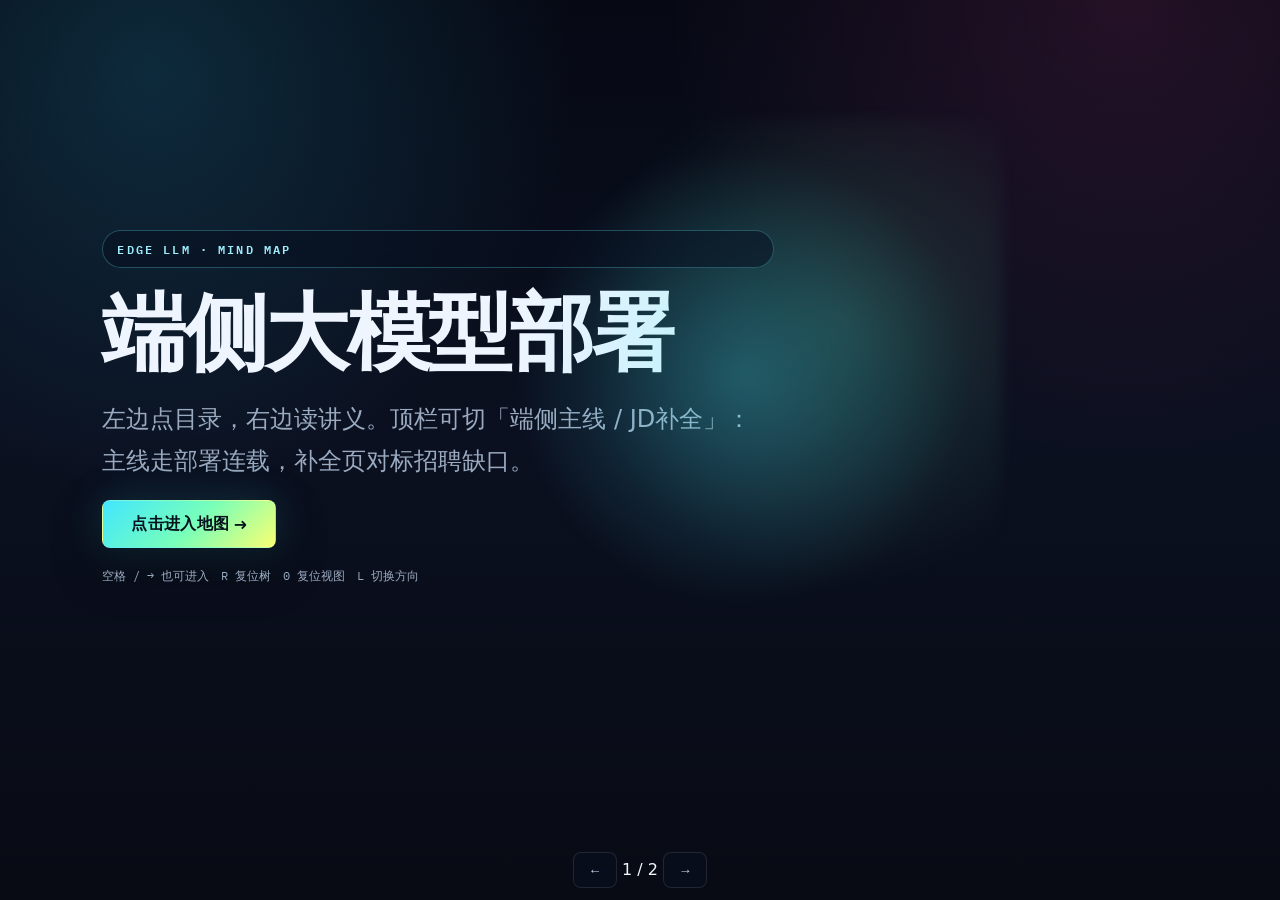
==== commit 4f00eb71: "Refresh chapters 1–2: job portrait and progressive skill tiers. Rewrite 岗位画像 six duties and 能力分层 as " ====
--- a/index.html
+++ b/index.html
@@ -3,45 +3,50 @@
 <head>
 <meta charset="UTF-8" />
 <meta name="viewport" content="width=device-width, initial-scale=1.0, viewport-fit=cover" />
-<meta name="theme-color" content="#070b10" />
+<meta name="theme-color" content="#060914" />
 <meta name="mobile-web-app-capable" content="yes" />
 <title>端侧大模型部署 · 思维导图</title>
 <link rel="preconnect" href="https://fonts.googleapis.com" />
 <link rel="preconnect" href="https://fonts.gstatic.com" crossorigin />
-<link href="https://fonts.googleapis.com/css2?family=IBM+Plex+Mono:wght@400;500;600&family=IBM+Plex+Sans+SC:wght@400;500;600;700&family=Syne:wght@700;800&display=swap" rel="stylesheet" />
+<link href="https://fonts.googleapis.com/css2?family=IBM+Plex+Mono:wght@400;500;600&family=IBM+Plex+Sans+SC:wght@400;500;600;700&family=Space+Grotesk:wght@600;700&display=swap" rel="stylesheet" />
 <style>
-/* === THEME: Terminal Blueprint === */
+/* === THEME: Gallery Night (inspired by gpt-image2.canghe.ai) === */
 :root {
-    --stage-bg: #05070a;
-    --slide-bg: #070b10;
-    --bg-primary: #070b10;
-    --grid-line: rgba(74, 222, 128, 0.06);
-    --accent: #4ade80;
-    --accent-bright: #86efac;
-    --accent-dim: #166534;
-    --accent-glow: rgba(74, 222, 128, 0.32);
-    --key-1: #fbbf24;
-    --key-2: #fb7185;
-    --key-1-bg: rgba(251, 191, 36, 0.12);
-    --key-2-bg: rgba(251, 113, 133, 0.12);
-    --bridge: #67e8f9;
-    --text-primary: #ecfdf5;
-    --text-muted: #93a89c;
-    --text-leaf: #bbf7d0;
-    --node-bg: #0b1218;
-    --node-active: #0f2a18;
-    --danger: #86efac;
-    --font-display: "Syne", "IBM Plex Sans SC", sans-serif;
-    --font-body: "IBM Plex Sans SC", "Noto Sans SC", sans-serif;
+    --stage-bg: #060914;
+    --slide-bg: #060914;
+    --bg-primary: #060914;
+    --grid-line: rgba(103, 232, 249, 0.04);
+    --accent: #42e6ff;
+    --accent-bright: #9eeeff;
+    --accent-dim: rgba(103, 232, 249, 0.28);
+    --accent-glow: rgba(47, 211, 255, 0.22);
+    --accent-mint: #78ffb9;
+    --key-1: #ffd1a8;
+    --key-2: #ff78ad;
+    --key-1-bg: rgba(255, 209, 168, 0.12);
+    --key-2-bg: rgba(255, 120, 173, 0.13);
+    --bridge: #8ef6ff;
+    --text-primary: #eef5ff;
+    --text-muted: #9aaac0;
+    --text-leaf: #c9d8ef;
+    --node-bg: rgba(9, 15, 32, 0.72);
+    --node-active: rgba(103, 232, 249, 0.12);
+    --glass: rgba(9, 15, 32, 0.68);
+    --glass-border: rgba(255, 255, 255, 0.1);
+    --danger: #9eeeff;
+    --font-display: "Space Grotesk", "IBM Plex Sans SC", sans-serif;
+    --font-body: "IBM Plex Sans SC", "Noto Sans SC", ui-sans-serif, system-ui, sans-serif;
     --font-mono: "IBM Plex Mono", ui-monospace, monospace;
     --fs-root: 28px;
     --fs-chapter: 16px;
     --fs-topic: 15px;
     --fs-term: 14px;
     --fs-label: 12px;
-    --fs-detail-title: 16px;
-    --reader-w: 480px;
-    --fs-detail-body: 17px;
+    --fs-detail-title: 22px;
+    --reader-w: 520px;
+    --fs-detail-body: 17.5px;
+    --radius: 12px;
+    --radius-sm: 8px;
     --col-gap: 18px;
     --node-gap: 8px;
     --node-inactive-opacity: 0.78;
@@ -195,9 +200,12 @@
     color: var(--text-primary);
     background-color: var(--bg-primary);
     background-image:
+        radial-gradient(circle at 12% 8%, rgba(47, 211, 255, 0.16), transparent 420px),
+        radial-gradient(circle at 88% 0%, rgba(255, 73, 167, 0.12), transparent 460px),
+        linear-gradient(180deg, #060914 0%, #0b1020 48%, #080b14 100%),
         linear-gradient(var(--grid-line) 1px, transparent 1px),
         linear-gradient(90deg, var(--grid-line) 1px, transparent 1px);
-    background-size: 48px 48px;
+    background-size: auto, auto, auto, 56px 56px, 56px 56px;
 }
 
 .reveal {
@@ -216,44 +224,57 @@
 .title-slide .glow {
     position: absolute;
     width: 720px; height: 720px;
-    left: 50%; top: 44%;
+    left: 58%; top: 42%;
     transform: translate(-50%, -50%);
-    background: radial-gradient(circle, var(--accent-glow), transparent 68%);
+    background:
+        radial-gradient(circle, rgba(66, 230, 255, 0.28), transparent 62%),
+        radial-gradient(circle at 70% 40%, rgba(120, 255, 185, 0.16), transparent 55%);
     pointer-events: none;
+    filter: blur(8px);
 }
 .title-kicker {
     position: absolute; left: 88px; top: 88px;
+    display: inline-flex; align-items: center; gap: 8px;
     font-family: var(--font-mono);
-    letter-spacing: 0.32em; font-size: 14px; font-weight: 500;
+    letter-spacing: 0.18em; font-size: 12px; font-weight: 600;
     color: var(--accent-bright);
+    padding: 8px 14px;
+    border-radius: 999px;
+    border: 1px solid rgba(103, 232, 249, 0.28);
+    background: rgba(9, 15, 32, 0.55);
+    backdrop-filter: blur(10px);
 }
 .title-slide h1 {
-    position: absolute; left: 88px; top: 300px;
-    font-family: var(--font-display); font-weight: 800;
-    font-size: 96px; line-height: 1.06; letter-spacing: -0.02em;
-    max-width: 1200px;
+    position: absolute; left: 88px; top: 280px;
+    font-family: var(--font-display); font-weight: 700;
+    font-size: 92px; line-height: 1.08; letter-spacing: -0.03em;
+    max-width: 1100px;
     color: var(--text-primary);
 }
 .title-lead {
-    position: absolute; left: 88px; top: 560px;
+    position: absolute; left: 88px; top: 540px;
     font-family: var(--font-body); font-weight: 400;
-    font-size: 26px; color: var(--text-leaf);
-    max-width: 920px; line-height: 1.72;
+    font-size: 22px; color: var(--text-muted);
+    max-width: 720px; line-height: 1.75;
 }
 .enter-btn {
     position: absolute; left: 88px; bottom: 156px;
-    border: 1px solid var(--accent-bright); background: transparent;
-    color: var(--accent-bright);
-    font: 600 17px/1 var(--font-mono);
-    padding: 18px 36px; cursor: pointer; letter-spacing: 0.1em;
-    transition: background 0.25s ease, color 0.25s ease;
-}
-.enter-btn:hover { background: var(--accent); color: #04110a; border-color: var(--accent); }
+    border: 1px solid rgba(255, 255, 255, 0.14);
+    background: linear-gradient(135deg, #42e6ff, #78ffb9 52%, #f9ff72);
+    color: #04121d;
+    font: 800 16px/1 var(--font-display);
+    padding: 16px 28px; cursor: pointer; letter-spacing: 0.02em;
+    border-radius: var(--radius-sm);
+    box-shadow: 0 18px 50px rgba(0, 0, 0, 0.35), 0 0 40px rgba(57, 232, 255, 0.18);
+    transition: transform 0.2s ease, filter 0.2s ease;
+}
+.enter-btn:hover { filter: brightness(1.06); transform: translateY(-1px); }
 .title-hint {
     position: absolute; right: 88px; bottom: 96px;
     font-family: var(--font-mono);
-    font-size: 13px; line-height: 1.65;
+    font-size: 12px; line-height: 1.65;
     color: var(--text-muted); max-width: 420px; text-align: right;
+    opacity: 0.85;
 }
 
 /* === MAP SLIDE — reading-first === */
@@ -275,12 +296,18 @@
 }
 .tool {
     flex: 0 0 auto; white-space: nowrap;
-    border: 1px solid var(--accent-dim); background: var(--node-bg);
+    border: 1px solid var(--glass-border); background: var(--glass);
     color: var(--text-leaf); font: 500 12px/1 var(--font-mono);
     padding: 8px 12px; cursor: pointer;
-    transition: border-color 0.2s ease, color 0.2s ease;
-}
-.tool.on, .tool:hover { border-color: var(--accent-bright); color: var(--accent-bright); }
+    border-radius: var(--radius-sm);
+    backdrop-filter: blur(8px);
+    transition: border-color 0.2s ease, color 0.2s ease, background 0.2s ease;
+}
+.tool.on, .tool:hover {
+    border-color: rgba(103, 232, 249, 0.55);
+    color: var(--accent-bright);
+    background: rgba(103, 232, 249, 0.1);
+}
 
 .map-hint {
     position: absolute; left: 36px; right: 36px; top: 66px;
@@ -306,10 +333,10 @@
 .map-workspace {
     position: absolute; left: 0; top: 90px; right: 0; bottom: 0;
     display: grid;
-    grid-template-columns: minmax(280px, 1fr) 8px var(--reader-w, 480px);
+    grid-template-columns: minmax(280px, 1fr) 8px var(--reader-w, 520px);
     gap: 0;
     overflow: hidden;
-    background: var(--slide-bg);
+    background: transparent;
 }
 .map-workspace.is-resizing {
     cursor: col-resize;
@@ -334,7 +361,7 @@
     top: 0; bottom: 0; left: 50%;
     width: 1px;
     transform: translateX(-50%);
-    background: rgba(74, 222, 128, 0.28);
+    background: rgba(103, 232, 249, 0.22);
     transition: background 0.15s ease, box-shadow 0.15s ease, width 0.15s ease;
 }
 .split-handle:hover::before,
@@ -342,7 +369,7 @@
 .map-workspace.is-resizing .split-handle::before {
     width: 2px;
     background: var(--accent-bright);
-    box-shadow: 0 0 10px rgba(74, 222, 128, 0.35);
+    box-shadow: 0 0 12px rgba(66, 230, 255, 0.35);
 }
 .split-handle::after {
     content: "";
@@ -351,7 +378,7 @@
     width: 3px; height: 36px;
     transform: translate(-50%, -50%);
     border-radius: 2px;
-    background: rgba(74, 222, 128, 0.35);
+    background: rgba(103, 232, 249, 0.4);
     opacity: 0;
     transition: opacity 0.15s ease;
 }
@@ -433,33 +460,36 @@
 
 /* Directory cards: title only */
 .node {
-    border: 1px solid rgba(22, 101, 52, 0.7);
+    border: 1px solid var(--glass-border);
     background: var(--node-bg);
     color: var(--text-leaf);
     font-family: var(--font-body);
-    font-size: var(--fs-topic); font-weight: 500; line-height: 1.35;
-    padding: 10px 28px 10px 12px;
+    font-size: var(--fs-topic); font-weight: 500; line-height: 1.4;
+    padding: 11px 28px 11px 14px;
     cursor: pointer;
     text-align: left;
     width: 100%;
     position: relative;
-    transition: border-color 0.15s ease, background 0.15s ease, opacity 0.2s ease;
+    border-radius: var(--radius-sm);
+    backdrop-filter: blur(6px);
+    transition: border-color 0.15s ease, background 0.15s ease, opacity 0.2s ease, box-shadow 0.2s ease;
     word-break: break-word;
     box-shadow: none;
 }
 .col.show .node:not(.active):not(.root-node) { opacity: var(--node-inactive-opacity); }
 .cols.ttb .node { width: auto; min-width: 190px; max-width: 320px; }
 .node:hover {
-    border-color: var(--accent);
+    border-color: rgba(103, 232, 249, 0.45);
     opacity: 1;
+    box-shadow: 0 8px 28px rgba(0, 0, 0, 0.22);
 }
 .node.active {
     opacity: 1;
     background: var(--node-active);
-    border-color: var(--accent-bright);
-    color: #f0fdf4;
+    border-color: rgba(103, 232, 249, 0.62);
+    color: var(--text-primary);
     font-weight: 600;
-    box-shadow: inset 0 0 0 1px rgba(134, 239, 172, 0.16);
+    box-shadow: inset 0 0 0 1px rgba(103, 232, 249, 0.16), 0 10px 30px rgba(0, 0, 0, 0.25);
 }
 .node.key-1 {
     border-color: rgba(251, 191, 36, 0.45);
@@ -493,10 +523,13 @@
 .node.key-1, .node.key-2 { padding-top: 16px; }
 
 .node.root-node {
-    font-family: var(--font-display); font-weight: 800;
+    font-family: var(--font-display); font-weight: 700;
     font-size: 20px; line-height: 1.28;
     padding: 18px 14px; text-align: center; min-height: 88px;
     display: flex; flex-direction: column; align-items: center; justify-content: center;
+    border-radius: var(--radius);
+    border-color: rgba(103, 232, 249, 0.35);
+    box-shadow: 0 12px 40px rgba(0, 0, 0, 0.28);
 }
 .node.root-node .sub {
     display: block !important;
@@ -554,19 +587,21 @@
 
 /* Reader — primary reading surface */
 .reader {
-    border-left: none;
-    background: linear-gradient(180deg, #0a1210 0%, #070b0c 100%);
-    padding: 16px 22px 22px;
+    border-left: 1px solid rgba(255, 255, 255, 0.06);
+    background:
+        linear-gradient(180deg, rgba(11, 16, 32, 0.92) 0%, rgba(7, 12, 26, 0.96) 100%);
+    padding: 22px 28px 28px;
     overflow: hidden;
     display: flex; flex-direction: column;
     min-width: 0;
+    backdrop-filter: blur(12px);
 }
 .reader-label {
     font-family: var(--font-mono);
     font-size: 11px; font-weight: 600;
     letter-spacing: 0.14em;
     color: var(--accent-bright);
-    margin-bottom: 12px;
+    margin-bottom: 14px;
     opacity: 0.92;
     flex: 0 0 auto;
 }
@@ -576,24 +611,24 @@
     overflow-y: auto; overscroll-behavior: contain;
     flex: 1 1 auto;
     scrollbar-width: thin;
-    scrollbar-color: var(--accent-dim) transparent;
+    scrollbar-color: rgba(103, 232, 249, 0.35) transparent;
 }
 .detail h3 {
-    font-family: var(--font-body);
-    font-size: var(--fs-detail-title); font-weight: 600;
-    line-height: 1.45; margin-bottom: 12px;
+    font-family: var(--font-display);
+    font-size: var(--fs-detail-title); font-weight: 700;
+    line-height: 1.35; margin-bottom: 16px;
     color: var(--text-primary);
-    letter-spacing: 0;
+    letter-spacing: -0.02em;
 }
 .detail > p {
     font-family: var(--font-body);
     font-size: var(--fs-detail-body);
-    line-height: 1.85; color: var(--text-leaf);
-    max-width: 36em;
-}
-.explain-block { margin-top: 0; max-width: 36em; }
+    line-height: 1.9; color: var(--text-leaf);
+    max-width: 38em;
+}
+.explain-block { margin-top: 0; max-width: 38em; }
 .explain-block strong {
-    color: #fde68a;
+    color: #ffe1a8;
     font-weight: 600;
 }
 .key-badge {
@@ -602,28 +637,28 @@
     font-size: 11px;
     font-weight: 600;
     letter-spacing: 0.12em;
-    padding: 2px 8px;
-    border-radius: 2px;
-    margin-bottom: 10px;
+    padding: 3px 10px;
+    border-radius: 999px;
+    margin-bottom: 12px;
 }
 .key-badge.key-1 {
     color: var(--key-1);
     background: var(--key-1-bg);
-    border: 1px solid rgba(251, 191, 36, 0.35);
+    border: 1px solid rgba(255, 209, 168, 0.35);
 }
 .key-badge.key-2 {
     color: var(--key-2);
     background: var(--key-2-bg);
-    border: 1px solid rgba(251, 113, 133, 0.35);
+    border: 1px solid rgba(255, 120, 173, 0.35);
 }
 .explain-label {
     font-family: var(--font-mono);
     font-size: 11px; font-weight: 600;
     letter-spacing: 0.12em;
     color: var(--accent-bright);
-    margin: 22px 0 10px;
-    padding-bottom: 6px;
-    border-bottom: 1px solid rgba(74, 222, 128, 0.18);
+    margin: 26px 0 12px;
+    padding-bottom: 8px;
+    border-bottom: 1px solid rgba(103, 232, 249, 0.16);
 }
 .explain-label:first-child { margin-top: 0; }
 .explain-label.explain-bridge {
@@ -631,20 +666,20 @@
     border-bottom-color: rgba(103, 232, 249, 0.22);
 }
 .explain-block p {
-    margin: 0 0 1.65em;
+    margin: 0 0 1.55em;
     font-family: var(--font-body);
-    font-size: 17px;
-    line-height: 1.85;
+    font-size: var(--fs-detail-body);
+    line-height: 1.9;
     color: var(--text-leaf);
 }
 .explain-block p:last-child {
     margin-bottom: 0;
 }
 .explain-block .bridge-text {
-    color: #a5f3fc;
+    color: #b7f6ff;
     margin-top: 18px;
     padding-top: 14px;
-    border-top: 1px solid rgba(103, 232, 249, 0.22);
+    border-top: 1px solid rgba(103, 232, 249, 0.18);
 }
 .explain-block .meta-line {
     margin-top: 22px;
@@ -695,8 +730,11 @@
     display: inline-flex;
     gap: 0;
     margin-right: 10px;
-    border: 1px solid var(--accent-dim);
-    background: var(--node-bg);
+    border: 1px solid var(--glass-border);
+    background: var(--glass);
+    border-radius: var(--radius-sm);
+    overflow: hidden;
+    backdrop-filter: blur(8px);
 }
 .curr-tab {
     border: 0;
@@ -708,8 +746,8 @@
     letter-spacing: 0.02em;
 }
 .curr-tab.on {
-    color: #04110a;
-    background: var(--accent);
+    color: #04121d;
+    background: linear-gradient(135deg, #42e6ff, #78ffb9 70%);
 }
 .curr-tab:hover:not(.on) { color: var(--accent-bright); }
 
@@ -797,9 +835,11 @@
 html.fluid .deck-controls button {
     min-width: 44px;
     min-height: 36px;
-    background: var(--node-bg);
+    background: var(--glass);
     color: var(--text-leaf);
-    border: 1px solid var(--accent-dim);
+    border: 1px solid var(--glass-border);
+    border-radius: var(--radius-sm);
+    backdrop-filter: blur(8px);
 }
 
 @media (max-width: 900px) {
@@ -836,7 +876,7 @@
     html.fluid .reader {
         flex: 1 1 auto;
         min-height: 0;
-        border-top: 1px solid rgba(74, 222, 128, 0.28);
+        border-top: 1px solid rgba(103, 232, 249, 0.22);
         padding-bottom: env(safe-area-inset-bottom);
     }
     html.fluid body.pane-tree .reader { display: none; }
@@ -1010,6 +1050,7 @@
             if (fluid) {
                 this.stage.style.transform = "";
                 if (window.innerWidth <= 900 && window.__mapApp && window.__mapApp.layout !== "ttb") {
+                    window.__mapApp._forcedMobileTtb = true;
                     window.__mapApp.setLayout("ttb");
                 }
             } else {
@@ -1095,7 +1136,16 @@
         this.bindSplitter();
         this.applyTransform();
         const applyMobileLayout = () => {
-            if (window.innerWidth <= 900 && this.layout !== "ttb") this.setLayout("ttb");
+            const mobile = window.innerWidth <= 900;
+            if (mobile) {
+                if (this.layout !== "ttb") {
+                    this._forcedMobileTtb = true;
+                    this.setLayout("ttb");
+                }
+            } else if (this._forcedMobileTtb) {
+                this._forcedMobileTtb = false;
+                this.setLayout("ltr");
+            }
         };
         applyMobileLayout();
         window.addEventListener("resize", applyMobileLayout);
@@ -1448,7 +1498,7 @@
                 ? `M ${x1} ${y1} C ${mx} ${y1}, ${mx} ${y2}, ${x2} ${y2}`
                 : `M ${x1} ${y1} C ${x1} ${my}, ${x2} ${my}, ${x2} ${y2}`);
             path.setAttribute("fill", "none");
-            path.setAttribute("stroke", "rgba(34,197,94,.35)");
+            path.setAttribute("stroke", "rgba(66,230,255,.32)");
             path.setAttribute("stroke-width", "1.2");
             svg.appendChild(path);
         });
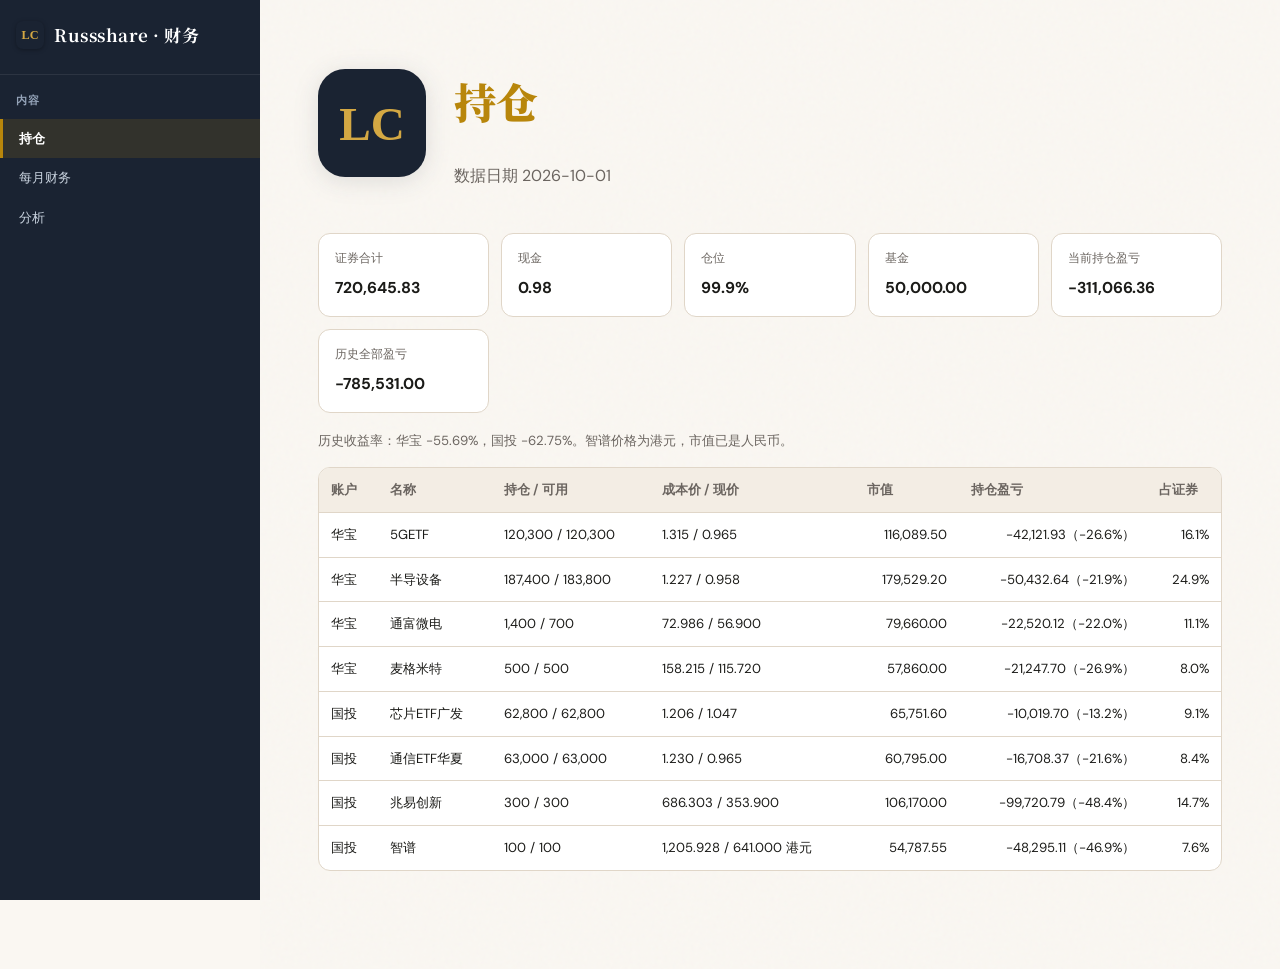
==== commit 1ba6c2d4: "Add simplified holdings / monthly / analysis site" ====
--- a/index.html
+++ b/index.html
@@ -1,1564 +1,44 @@
 <!DOCTYPE html>
-<html lang="zh-CN" class="fluid">
+<html lang="zh-CN">
 <head>
-<meta charset="UTF-8" />
-<meta name="viewport" content="width=device-width, initial-scale=1.0, viewport-fit=cover" />
-<meta name="theme-color" content="#060914" />
-<meta name="mobile-web-app-capable" content="yes" />
-<title>端侧大模型部署 · 思维导图</title>
-<link rel="preconnect" href="https://fonts.googleapis.com" />
-<link rel="preconnect" href="https://fonts.gstatic.com" crossorigin />
-<link href="https://fonts.googleapis.com/css2?family=IBM+Plex+Mono:wght@400;500;600&family=IBM+Plex+Sans+SC:wght@400;500;600;700&family=Space+Grotesk:wght@600;700&display=swap" rel="stylesheet" />
-<style>
-/* === THEME: Gallery Night (inspired by gpt-image2.canghe.ai) === */
-:root {
-    --stage-bg: #060914;
-    --slide-bg: #060914;
-    --bg-primary: #060914;
-    --grid-line: rgba(103, 232, 249, 0.04);
-    --accent: #42e6ff;
-    --accent-bright: #9eeeff;
-    --accent-dim: rgba(103, 232, 249, 0.28);
-    --accent-glow: rgba(47, 211, 255, 0.22);
-    --accent-mint: #78ffb9;
-    --key-1: #ffd1a8;
-    --key-2: #ff78ad;
-    --key-1-bg: rgba(255, 209, 168, 0.12);
-    --key-2-bg: rgba(255, 120, 173, 0.13);
-    --bridge: #8ef6ff;
-    --text-primary: #eef5ff;
-    --text-muted: #9aaac0;
-    --text-leaf: #c9d8ef;
-    --node-bg: rgba(9, 15, 32, 0.72);
-    --node-active: rgba(103, 232, 249, 0.12);
-    --glass: rgba(9, 15, 32, 0.68);
-    --glass-border: rgba(255, 255, 255, 0.1);
-    --danger: #9eeeff;
-    --font-display: "Space Grotesk", "IBM Plex Sans SC", sans-serif;
-    --font-body: "IBM Plex Sans SC", "Noto Sans SC", ui-sans-serif, system-ui, sans-serif;
-    --font-mono: "IBM Plex Mono", ui-monospace, monospace;
-    --fs-root: 28px;
-    --fs-chapter: 16px;
-    --fs-topic: 15px;
-    --fs-term: 14px;
-    --fs-label: 12px;
-    --fs-detail-title: 22px;
-    --reader-w: 520px;
-    --fs-detail-body: 17.5px;
-    --radius: 12px;
-    --radius-sm: 8px;
-    --col-gap: 18px;
-    --node-gap: 8px;
-    --node-inactive-opacity: 0.78;
-    --ease-out-expo: cubic-bezier(0.16, 1, 0.3, 1);
-    --duration-normal: 0.45s;
-}
-
-* { margin: 0; padding: 0; box-sizing: border-box; }
-
-/* ===========================================
-   FIXED 16:9 STAGE: MANDATORY BASE STYLES
-   Include this ENTIRE file in every presentation.
-   Slides are authored at 1920×1080 and scaled as a whole.
-   =========================================== */
-
-/* 1. Lock the browser viewport */
-html,
-body {
-    width: 100%;
-    height: 100%;
-    margin: 0;
-    overflow: hidden;
-    background: var(--stage-bg, #000);
-    font-family: var(--font-body);
-    color: var(--text-primary);
-    -webkit-font-smoothing: antialiased;
-    text-rendering: optimizeLegibility;
-}
-
-/* 2. Full-window deck viewport */
-.deck-viewport {
-    position: fixed;
-    inset: 0;
-    overflow: hidden;
-    background: var(--stage-bg, #000);
-}
-
-/* 3. Fixed 16:9 design canvas.
-   JavaScript sets transform: translate(...) scale(...). */
-.deck-stage {
-    position: absolute;
-    left: 0;
-    top: 0;
-    width: 1920px;
-    height: 1080px;
-    overflow: hidden;
-    transform-origin: 0 0;
-    background: var(--slide-bg, #fff);
-}
-
-/* 4. Slides stack inside the fixed stage.
-   Content must be laid out at 1920×1080, not reflowed per device. */
-.slide {
-    position: absolute;
-    inset: 0;
-    width: 1920px;
-    height: 1080px;
-    overflow: hidden;
-    display: block;
-    visibility: hidden;
-    opacity: 0;
-    pointer-events: none;
-    background: var(--slide-bg, #fff);
-}
-
-.slide.active,
-.slide.visible {
-    visibility: visible;
-    opacity: 1;
-    pointer-events: auto;
-    z-index: 1;
-}
-
-/* 5. Keep media inside authored slide bounds */
-img,
-video,
-canvas,
-svg {
-    max-width: 100%;
-    max-height: 100%;
-}
-
-/* 6. Presentation chrome stays outside the slide design system */
-.deck-controls {
-    position: fixed;
-    left: 50%;
-    bottom: 22px;
-    transform: translateX(-50%);
-    z-index: 1000;
-}
-
-/* 7. Print one fixed-size slide per page */
-@media print {
-    html,
-    body {
-        width: 1920px;
-        height: auto;
-        overflow: visible;
-        background: #fff;
-    }
-
-    .deck-viewport {
-        position: static;
-        overflow: visible;
-        background: #fff;
-    }
-
-    .deck-stage {
-        position: static;
-        width: auto;
-        height: auto;
-        transform: none !important;
-        background: none;
-    }
-
-    .slide {
-        position: relative;
-        display: block !important;
-        visibility: visible !important;
-        opacity: 1 !important;
-        pointer-events: auto !important;
-        width: 1920px;
-        height: 1080px;
-        break-after: page;
-        page-break-after: always;
-    }
-
-    .slide:last-child {
-        break-after: auto;
-        page-break-after: auto;
-    }
-
-    .deck-controls {
-        display: none !important;
-    }
-}
-
-/* 8. Reduced motion */
-@media (prefers-reduced-motion: reduce) {
-    *,
-    *::before,
-    *::after {
-        animation-duration: 0.01ms !important;
-        transition-duration: 0.2s !important;
-    }
-}
-
-/* === GRID STAGE === */
-.slide {
-    font-family: var(--font-body);
-    color: var(--text-primary);
-    background-color: var(--bg-primary);
-    background-image:
-        radial-gradient(circle at 12% 8%, rgba(47, 211, 255, 0.16), transparent 420px),
-        radial-gradient(circle at 88% 0%, rgba(255, 73, 167, 0.12), transparent 460px),
-        linear-gradient(180deg, #060914 0%, #0b1020 48%, #080b14 100%),
-        linear-gradient(var(--grid-line) 1px, transparent 1px),
-        linear-gradient(90deg, var(--grid-line) 1px, transparent 1px);
-    background-size: auto, auto, auto, 56px 56px, 56px 56px;
-}
-
-.reveal {
-    opacity: 0;
-    transform: translateY(24px);
-    transition: opacity var(--duration-normal) var(--ease-out-expo),
-                transform var(--duration-normal) var(--ease-out-expo);
-}
-.slide.visible .reveal { opacity: 1; transform: none; }
-.slide.visible .reveal:nth-child(1) { transition-delay: 0.05s; }
-.slide.visible .reveal:nth-child(2) { transition-delay: 0.14s; }
-.slide.visible .reveal:nth-child(3) { transition-delay: 0.24s; }
-.slide.visible .reveal:nth-child(4) { transition-delay: 0.34s; }
-
-/* === TITLE SLIDE === */
-.title-slide .glow {
-    position: absolute;
-    width: 720px; height: 720px;
-    left: 58%; top: 42%;
-    transform: translate(-50%, -50%);
-    background:
-        radial-gradient(circle, rgba(66, 230, 255, 0.28), transparent 62%),
-        radial-gradient(circle at 70% 40%, rgba(120, 255, 185, 0.16), transparent 55%);
-    pointer-events: none;
-    filter: blur(8px);
-}
-.title-kicker {
-    position: absolute; left: 88px; top: 88px;
-    display: inline-flex; align-items: center; gap: 8px;
-    font-family: var(--font-mono);
-    letter-spacing: 0.18em; font-size: 12px; font-weight: 600;
-    color: var(--accent-bright);
-    padding: 8px 14px;
-    border-radius: 999px;
-    border: 1px solid rgba(103, 232, 249, 0.28);
-    background: rgba(9, 15, 32, 0.55);
-    backdrop-filter: blur(10px);
-}
-.title-slide h1 {
-    position: absolute; left: 88px; top: 280px;
-    font-family: var(--font-display); font-weight: 700;
-    font-size: 92px; line-height: 1.08; letter-spacing: -0.03em;
-    max-width: 1100px;
-    color: var(--text-primary);
-}
-.title-lead {
-    position: absolute; left: 88px; top: 540px;
-    font-family: var(--font-body); font-weight: 400;
-    font-size: 22px; color: var(--text-muted);
-    max-width: 720px; line-height: 1.75;
-}
-.enter-btn {
-    position: absolute; left: 88px; bottom: 156px;
-    border: 1px solid rgba(255, 255, 255, 0.14);
-    background: linear-gradient(135deg, #42e6ff, #78ffb9 52%, #f9ff72);
-    color: #04121d;
-    font: 800 16px/1 var(--font-display);
-    padding: 16px 28px; cursor: pointer; letter-spacing: 0.02em;
-    border-radius: var(--radius-sm);
-    box-shadow: 0 18px 50px rgba(0, 0, 0, 0.35), 0 0 40px rgba(57, 232, 255, 0.18);
-    transition: transform 0.2s ease, filter 0.2s ease;
-}
-.enter-btn:hover { filter: brightness(1.06); transform: translateY(-1px); }
-.title-hint {
-    position: absolute; right: 88px; bottom: 96px;
-    font-family: var(--font-mono);
-    font-size: 12px; line-height: 1.65;
-    color: var(--text-muted); max-width: 420px; text-align: right;
-    opacity: 0.85;
-}
-
-/* === MAP SLIDE — reading-first === */
-.map-top {
-    position: absolute; left: 36px; right: 36px; top: 14px; height: 52px;
-    display: flex; align-items: center; gap: 10px; z-index: 6;
-}
-.map-top h2 {
-    flex: 0 0 auto;
-    font-family: var(--font-display); font-size: 24px; font-weight: 800;
-    letter-spacing: -0.01em; margin-right: 10px; color: var(--text-primary);
-}
-.crumb {
-    flex: 1 1 auto; min-width: 0;
-    font-family: var(--font-body); font-size: 14px; font-weight: 400;
-    color: var(--text-muted); line-height: 1.4;
-    white-space: nowrap; overflow: hidden; text-overflow: ellipsis;
-    margin-right: 8px;
-}
-.tool {
-    flex: 0 0 auto; white-space: nowrap;
-    border: 1px solid var(--glass-border); background: var(--glass);
-    color: var(--text-leaf); font: 500 12px/1 var(--font-mono);
-    padding: 8px 12px; cursor: pointer;
-    border-radius: var(--radius-sm);
-    backdrop-filter: blur(8px);
-    transition: border-color 0.2s ease, color 0.2s ease, background 0.2s ease;
-}
-.tool.on, .tool:hover {
-    border-color: rgba(103, 232, 249, 0.55);
-    color: var(--accent-bright);
-    background: rgba(103, 232, 249, 0.1);
-}
-
-.map-hint {
-    position: absolute; left: 36px; right: 36px; top: 66px;
-    font-family: var(--font-mono); font-size: 12px; font-weight: 400;
-    color: var(--text-muted); letter-spacing: 0.03em; line-height: 1.4;
-    opacity: 0.92; pointer-events: none; z-index: 6;
-}
-
-.map-legend {
-    flex: 0 0 auto;
-    display: flex; align-items: center; gap: 8px;
-    font-family: var(--font-mono); font-size: 11px;
-    color: var(--text-muted); white-space: nowrap; margin-right: 4px;
-}
-.map-legend .dot {
-    display: inline-block; width: 8px; height: 8px; border-radius: 50%;
-    margin-right: 3px; vertical-align: middle; background: var(--accent);
-}
-.map-legend .dot.key1 { background: var(--key-1); }
-.map-legend .dot.key2 { background: var(--key-2); }
-
-/* Left browser + splitter + right reader */
-.map-workspace {
-    position: absolute; left: 0; top: 90px; right: 0; bottom: 0;
-    display: grid;
-    grid-template-columns: minmax(280px, 1fr) 8px var(--reader-w, 520px);
-    gap: 0;
-    overflow: hidden;
-    background: transparent;
-}
-.map-workspace.is-resizing {
-    cursor: col-resize;
-    user-select: none;
-}
-.map-workspace.is-resizing * { cursor: col-resize !important; }
-.split-handle {
-    position: relative;
-    z-index: 4;
-    width: 8px;
-    margin: 0 -1px;
-    cursor: col-resize;
-    touch-action: none;
-    background: transparent;
-    border: none;
-    padding: 0;
-    align-self: stretch;
-}
-.split-handle::before {
-    content: "";
-    position: absolute;
-    top: 0; bottom: 0; left: 50%;
-    width: 1px;
-    transform: translateX(-50%);
-    background: rgba(103, 232, 249, 0.22);
-    transition: background 0.15s ease, box-shadow 0.15s ease, width 0.15s ease;
-}
-.split-handle:hover::before,
-.split-handle.is-dragging::before,
-.map-workspace.is-resizing .split-handle::before {
-    width: 2px;
-    background: var(--accent-bright);
-    box-shadow: 0 0 12px rgba(66, 230, 255, 0.35);
-}
-.split-handle::after {
-    content: "";
-    position: absolute;
-    top: 50%; left: 50%;
-    width: 3px; height: 36px;
-    transform: translate(-50%, -50%);
-    border-radius: 2px;
-    background: rgba(103, 232, 249, 0.4);
-    opacity: 0;
-    transition: opacity 0.15s ease;
-}
-.split-handle:hover::after,
-.split-handle.is-dragging::after {
-    opacity: 1;
-}
-.map-board {
-    position: relative;
-    overflow: auto;
-    cursor: default;
-    touch-action: pan-x pan-y;
-    user-select: none;
-    padding: 10px 16px 28px 36px;
-    scrollbar-width: thin;
-    scrollbar-color: var(--accent-dim) transparent;
-    overscroll-behavior: contain;
-    min-width: 0;
-}
-.map-board.space-pan { cursor: grab; }
-.map-board.is-panning { cursor: grabbing; }
-.map-board svg { max-width: none; max-height: none; }
-
-#mapCanvas {
-    position: relative;
-    left: 0; top: 0;
-    min-width: 100%;
-    min-height: 100%;
-    transform-origin: 0 0;
-}
-#wires {
-    position: absolute; inset: 0; width: 100%; height: 100%;
-    pointer-events: none; overflow: visible; opacity: 0.45;
-}
-.cols {
-    position: relative; left: 0; top: 4px;
-    display: flex; flex-direction: row; gap: var(--col-gap); align-items: flex-start;
-    width: max-content;
-    min-width: calc(100% - 20px);
-    height: auto;
-    overflow: visible;
-    padding-bottom: 16px;
-}
-.cols.ttb {
-    flex-direction: column; gap: 14px;
-    width: calc(100% - 20px);
-}
-.col {
-    flex: 0 0 auto; min-width: 220px;
-    display: none; flex-direction: column; gap: 8px;
-    opacity: 0; pointer-events: none;
-    transform: translateX(-14px);
-    transition: opacity 0.32s var(--ease-out-expo), transform 0.32s var(--ease-out-expo);
-}
-.col.show {
-    display: flex; opacity: 1; pointer-events: auto; transform: none;
-}
-#col0.show { width: 250px; min-width: 250px; max-width: 250px; }
-#col1.show { width: 292px; min-width: 292px; max-width: 292px; }
-#col2.show { width: 292px; min-width: 292px; max-width: 292px; }
-#col3.show { width: 400px; min-width: 400px; max-width: 420px; }
-.cols.ttb #col0.show,
-.cols.ttb #col1.show,
-.cols.ttb #col2.show,
-.cols.ttb #col3.show { width: 100%; min-width: 0; max-width: none; }
-.cols.ttb .col {
-    transform: translateY(-10px);
-    flex-direction: row; flex-wrap: wrap; align-content: flex-start;
-}
-.cols.ttb .col.show { transform: none; }
-
-.col-label {
-    font-family: var(--font-mono);
-    font-size: var(--fs-label); font-weight: 500;
-    letter-spacing: 0.1em; color: var(--accent-bright);
-    min-height: 18px; flex: 0 0 auto;
-    opacity: 0.88; line-height: 1.35; margin-bottom: 2px;
-}
-
-/* Directory cards: title only */
-.node {
-    border: 1px solid var(--glass-border);
-    background: var(--node-bg);
-    color: var(--text-leaf);
-    font-family: var(--font-body);
-    font-size: var(--fs-topic); font-weight: 500; line-height: 1.4;
-    padding: 11px 28px 11px 14px;
-    cursor: pointer;
-    text-align: left;
-    width: 100%;
-    position: relative;
-    border-radius: var(--radius-sm);
-    backdrop-filter: blur(6px);
-    transition: border-color 0.15s ease, background 0.15s ease, opacity 0.2s ease, box-shadow 0.2s ease;
-    word-break: break-word;
-    box-shadow: none;
-}
-.col.show .node:not(.active):not(.root-node) { opacity: var(--node-inactive-opacity); }
-.cols.ttb .node { width: auto; min-width: 190px; max-width: 320px; }
-.node:hover {
-    border-color: rgba(103, 232, 249, 0.45);
-    opacity: 1;
-    box-shadow: 0 8px 28px rgba(0, 0, 0, 0.22);
-}
-.node.active {
-    opacity: 1;
-    background: var(--node-active);
-    border-color: rgba(103, 232, 249, 0.62);
-    color: var(--text-primary);
-    font-weight: 600;
-    box-shadow: inset 0 0 0 1px rgba(103, 232, 249, 0.16), 0 10px 30px rgba(0, 0, 0, 0.25);
-}
-.node.key-1 {
-    border-color: rgba(251, 191, 36, 0.45);
-    border-left: 3px solid var(--key-1);
-}
-.node.key-2 {
-    border-color: rgba(251, 113, 133, 0.45);
-    border-left: 3px solid var(--key-2);
-}
-.node.key-1:hover { border-color: var(--key-1); }
-.node.key-2:hover { border-color: var(--key-2); }
-.node.key-1.active {
-    background: var(--key-1-bg);
-    border-color: var(--key-1);
-    color: #fffbeb;
-}
-.node.key-2.active {
-    background: var(--key-2-bg);
-    border-color: var(--key-2);
-    color: #fff1f2;
-}
-.node.key-1::before,
-.node.key-2::before {
-    position: absolute; top: 4px; left: 8px;
-    font-family: var(--font-mono);
-    font-size: 9px; font-weight: 600; line-height: 1;
-    letter-spacing: 0.04em; pointer-events: none; opacity: 0.85;
-}
-.node.key-1::before { content: "重点"; color: var(--key-1); }
-.node.key-2::before { content: "核心"; color: var(--key-2); }
-.node.key-1, .node.key-2 { padding-top: 16px; }
-
-.node.root-node {
-    font-family: var(--font-display); font-weight: 700;
-    font-size: 20px; line-height: 1.28;
-    padding: 18px 14px; text-align: center; min-height: 88px;
-    display: flex; flex-direction: column; align-items: center; justify-content: center;
-    border-radius: var(--radius);
-    border-color: rgba(103, 232, 249, 0.35);
-    box-shadow: 0 12px 40px rgba(0, 0, 0, 0.28);
-}
-.node.root-node .sub {
-    display: block !important;
-    margin-top: 8px;
-    font-family: var(--font-mono);
-    font-size: 11px; font-weight: 400;
-    color: var(--text-muted); line-height: 1.4;
-}
-.node .sub { display: none; }
-
-#list1 .node {
-    font-size: var(--fs-chapter); font-weight: 600;
-    padding: 10px 28px 10px 12px;
-}
-#list2 .node {
-    font-size: var(--fs-topic); font-weight: 500;
-    padding: 9px 28px 9px 12px;
-}
-#list3 .node {
-    font-size: var(--fs-term); font-weight: 400;
-    padding: 9px 12px;
-    display: block;
-    white-space: nowrap; overflow: hidden; text-overflow: ellipsis;
-}
-#list1 .node.key-1, #list1 .node.key-2,
-#list2 .node.key-1, #list2 .node.key-2,
-#list3 .node.key-1, #list3 .node.key-2 { padding-top: 16px; }
-
-#list1, #list2, #list3 {
-    max-height: calc(1080px - 220px);
-    overflow-y: auto; overflow-x: hidden;
-    padding-right: 4px;
-    scrollbar-width: thin;
-    scrollbar-color: var(--accent-dim) transparent;
-    overscroll-behavior: contain;
-}
-.node.has-kids::after {
-    content: "▸";
-    position: absolute; right: 10px; top: 50%;
-    transform: translateY(-50%);
-    color: var(--accent-bright); font-size: 11px;
-    font-family: var(--font-mono); opacity: 0.75;
-}
-.cols.ttb .node.has-kids::after { content: "▾"; top: 10px; transform: none; }
-.node, .pager, .tool { cursor: pointer; }
-.list {
-    display: flex; flex-direction: column; gap: var(--node-gap);
-    flex: 0 0 auto; overflow: visible;
-}
-.cols.ttb .list { flex-direction: row; flex-wrap: wrap; width: 100%; gap: 8px; }
-.l3-grid, .l3-grid {
-    display: grid; grid-template-columns: 1fr 1fr; gap: var(--node-gap);
-}
-.cols.ttb .l3-grid { grid-template-columns: repeat(3, 1fr); width: 100%; }
-
-/* Reader — primary reading surface */
-.reader {
-    border-left: 1px solid rgba(255, 255, 255, 0.06);
-    background:
-        linear-gradient(180deg, rgba(11, 16, 32, 0.92) 0%, rgba(7, 12, 26, 0.96) 100%);
-    padding: 22px 28px 28px;
-    overflow: hidden;
-    display: flex; flex-direction: column;
-    min-width: 0;
-    backdrop-filter: blur(12px);
-}
-.reader-label {
-    font-family: var(--font-mono);
-    font-size: 11px; font-weight: 600;
-    letter-spacing: 0.14em;
-    color: var(--accent-bright);
-    margin-bottom: 14px;
-    opacity: 0.92;
-    flex: 0 0 auto;
-}
-.detail {
-    border: none; background: transparent; padding: 0;
-    min-height: 0; max-height: none; max-width: 100%;
-    overflow-y: auto; overscroll-behavior: contain;
-    flex: 1 1 auto;
-    scrollbar-width: thin;
-    scrollbar-color: rgba(103, 232, 249, 0.35) transparent;
-}
-.detail h3 {
-    font-family: var(--font-display);
-    font-size: var(--fs-detail-title); font-weight: 700;
-    line-height: 1.35; margin-bottom: 16px;
-    color: var(--text-primary);
-    letter-spacing: -0.02em;
-}
-.detail > p {
-    font-family: var(--font-body);
-    font-size: var(--fs-detail-body);
-    line-height: 1.9; color: var(--text-leaf);
-    max-width: 38em;
-}
-.explain-block { margin-top: 0; max-width: 38em; }
-.explain-block strong {
-    color: #ffe1a8;
-    font-weight: 600;
-}
-.key-badge {
-    display: inline-block;
-    font-family: var(--font-mono);
-    font-size: 11px;
-    font-weight: 600;
-    letter-spacing: 0.12em;
-    padding: 3px 10px;
-    border-radius: 999px;
-    margin-bottom: 12px;
-}
-.key-badge.key-1 {
-    color: var(--key-1);
-    background: var(--key-1-bg);
-    border: 1px solid rgba(255, 209, 168, 0.35);
-}
-.key-badge.key-2 {
-    color: var(--key-2);
-    background: var(--key-2-bg);
-    border: 1px solid rgba(255, 120, 173, 0.35);
-}
-.explain-label {
-    font-family: var(--font-mono);
-    font-size: 11px; font-weight: 600;
-    letter-spacing: 0.12em;
-    color: var(--accent-bright);
-    margin: 26px 0 12px;
-    padding-bottom: 8px;
-    border-bottom: 1px solid rgba(103, 232, 249, 0.16);
-}
-.explain-label:first-child { margin-top: 0; }
-.explain-label.explain-bridge {
-    color: var(--bridge);
-    border-bottom-color: rgba(103, 232, 249, 0.22);
-}
-.explain-block p {
-    margin: 0 0 1.55em;
-    font-family: var(--font-body);
-    font-size: var(--fs-detail-body);
-    line-height: 1.9;
-    color: var(--text-leaf);
-}
-.explain-block p:last-child {
-    margin-bottom: 0;
-}
-.explain-block .bridge-text {
-    color: #b7f6ff;
-    margin-top: 18px;
-    padding-top: 14px;
-    border-top: 1px solid rgba(103, 232, 249, 0.18);
-}
-.explain-block .meta-line {
-    margin-top: 22px;
-    font-family: var(--font-mono);
-    font-size: 12px;
-    color: var(--text-muted);
-    line-height: 1.5;
-}
-.pager {
-    display: flex; gap: 8px; align-items: center;
-    font-family: var(--font-mono);
-    font-size: 12px; color: var(--text-muted);
-    margin-top: 4px;
-}
-
-
-.node.key-1 { border-color: rgba(251, 191, 36, 0.45); border-left: 3px solid var(--key-1); }
-.node.key-2 { border-color: rgba(251, 113, 133, 0.45); border-left: 3px solid var(--key-2); }
-.node.key-1:hover { border-color: var(--key-1); }
-.node.key-2:hover { border-color: var(--key-2); }
-.node.key-1.active { background: var(--key-1-bg); border-color: var(--key-1); color: #fffbeb; }
-.node.key-2.active { background: var(--key-2-bg); border-color: var(--key-2); color: #fff1f2; }
-.node.key-1::before, .node.key-2::before {
-    position: absolute; top: 4px; left: 8px;
-    font-family: var(--font-mono); font-size: 9px; font-weight: 600; line-height: 1;
-    letter-spacing: 0.04em; pointer-events: none; opacity: 0.85;
-}
-.node.key-1::before { content: "重点"; color: var(--key-1); }
-.node.key-2::before { content: "核心"; color: var(--key-2); }
-.node.key-1, .node.key-2 { padding-top: 16px; }
-#list1 .node.key-1, #list1 .node.key-2,
-#list2 .node.key-1, #list2 .node.key-2,
-#list3 .node.key-1, #list3 .node.key-2 { padding-top: 16px; }
-.node.has-kids::after {
-    content: "▸";
-    position: absolute; right: 10px; top: 50%;
-    transform: translateY(-50%);
-    color: var(--accent-bright); font-size: 11px;
-    font-family: var(--font-mono); opacity: 0.75;
-}
-.l3-grid {
-    display: grid; grid-template-columns: 1fr 1fr; gap: var(--node-gap);
-}
-
-/* === Curriculum tabs === */
-.curr-tabs {
-    flex: 0 0 auto;
-    display: inline-flex;
-    gap: 0;
-    margin-right: 10px;
-    border: 1px solid var(--glass-border);
-    background: var(--glass);
-    border-radius: var(--radius-sm);
-    overflow: hidden;
-    backdrop-filter: blur(8px);
-}
-.curr-tab {
-    border: 0;
-    background: transparent;
-    color: var(--text-muted);
-    font: 600 12px/1 var(--font-mono);
-    padding: 8px 14px;
-    cursor: pointer;
-    letter-spacing: 0.02em;
-}
-.curr-tab.on {
-    color: #04121d;
-    background: linear-gradient(135deg, #42e6ff, #78ffb9 70%);
-}
-.curr-tab:hover:not(.on) { color: var(--accent-bright); }
-
-.pane-tabs { display: none; }
-.tool.pane-tab { min-height: 36px; }
-
-/* Fluid layout: fill the real window instead of scaling a 1920×1080 canvas */
-html.fluid, html.fluid body {
-    overflow: hidden;
-    height: 100%;
-    height: 100dvh;
-}
-html.fluid .deck-viewport {
-    position: fixed;
-    inset: 0;
-}
-html.fluid .deck-stage {
-    position: relative;
-    width: 100% !important;
-    height: 100% !important;
-    transform: none !important;
-    overflow: hidden;
-}
-html.fluid .slide {
-    width: 100% !important;
-    height: 100% !important;
-    min-height: 0;
-}
-html.fluid .title-slide {
-    display: flex;
-    flex-direction: column;
-    justify-content: center;
-    padding: max(24px, env(safe-area-inset-top)) 8vw 12vh;
-    gap: 18px;
-}
-html.fluid .title-slide .glow {
-    width: min(90vw, 520px);
-    height: min(90vw, 520px);
-    top: 42%;
-}
-html.fluid .title-kicker,
-html.fluid .title-slide h1,
-html.fluid .title-lead,
-html.fluid .enter-btn,
-html.fluid .title-hint {
-    position: static;
-    max-width: 42rem;
-    text-align: left;
-}
-html.fluid .title-slide h1 {
-    font-size: clamp(36px, 8vw, 84px);
-    line-height: 1.12;
-}
-html.fluid .title-lead { font-size: clamp(16px, 2.4vw, 24px); }
-html.fluid .enter-btn {
-    align-self: flex-start;
-    min-height: 48px;
-    padding: 14px 28px;
-}
-html.fluid .title-hint { font-size: 12px; max-width: 28rem; }
-html.fluid #mapSlide {
-    display: flex;
-    flex-direction: column;
-    overflow: hidden;
-}
-html.fluid .map-top {
-    position: relative;
-    left: auto; right: auto; top: auto;
-    height: auto;
-    flex-wrap: wrap;
-    padding: 10px 16px;
-    padding-top: max(10px, env(safe-area-inset-top));
-    gap: 8px;
-    width: 100%;
-}
-html.fluid .map-hint {
-    position: relative;
-    left: auto; right: auto; top: auto;
-    padding: 0 16px 8px;
-}
-html.fluid .reader { min-height: 0; }
-html.fluid .deck-controls {
-    bottom: max(12px, env(safe-area-inset-bottom));
-}
-html.fluid .deck-controls button {
-    min-width: 44px;
-    min-height: 36px;
-    background: var(--glass);
-    color: var(--text-leaf);
-    border: 1px solid var(--glass-border);
-    border-radius: var(--radius-sm);
-    backdrop-filter: blur(8px);
-}
-
-@media (max-width: 900px) {
-    html.fluid .title-slide {
-        justify-content: flex-start;
-        overflow: auto;
-        padding-top: 18vh;
-    }
-    html.fluid .title-slide h1 { font-size: clamp(28px, 11vw, 48px); }
-    html.fluid .title-lead { font-size: 15px; }
-    html.fluid .map-legend,
-    html.fluid #btnLtr,
-    html.fluid #btnTtb,
-    html.fluid #btnView,
-    html.fluid .map-hint { display: none; }
-    html.fluid .pane-tabs {
-        display: inline-flex;
-        gap: 0;
-        border: 1px solid var(--accent-dim);
-        margin-left: auto;
-    }
-    html.fluid .map-top h2 { font-size: 18px; margin-right: 4px; }
-    html.fluid .map-workspace {
-        display: flex;
-        flex-direction: column;
-        grid-template-columns: none;
-    }
-    html.fluid .split-handle { display: none !important; }
-    html.fluid .map-board {
-        flex: 1 1 auto;
-        min-height: 0;
-        padding: 8px 12px 16px;
-    }
-    html.fluid .reader {
-        flex: 1 1 auto;
-        min-height: 0;
-        border-top: 1px solid rgba(103, 232, 249, 0.22);
-        padding-bottom: env(safe-area-inset-bottom);
-    }
-    html.fluid body.pane-tree .reader { display: none; }
-    html.fluid body.pane-read .map-board { display: none; }
-    html.fluid body.pane-read .split-handle { display: none; }
-    html.fluid #col0.show,
-    html.fluid #col1.show,
-    html.fluid #col2.show,
-    html.fluid #col3.show {
-        width: 100%;
-        min-width: 0;
-        max-width: none;
-    }
-    html.fluid .cols {
-        flex-direction: column;
-        width: 100%;
-        min-width: 0;
-        gap: 12px;
-    }
-    html.fluid .cols.ttb .list,
-    html.fluid .list {
-        flex-direction: column;
-        flex-wrap: nowrap;
-        width: 100%;
-    }
-    html.fluid .cols.ttb .col,
-    html.fluid .col.show {
-        flex-direction: column;
-        flex-wrap: nowrap;
-        width: 100%;
-        max-width: none;
-        min-width: 0;
-    }
-    html.fluid .node {
-        min-height: 44px;
-        font-size: 15px;
-        padding: 10px 12px;
-        width: 100%;
-        max-width: none;
-        text-align: left;
-    }
-    html.fluid .map-top .curr-tabs { margin-right: auto; }
-    html.fluid #btnReset { margin-left: 0; }
-    html.fluid .crumb { display: none; }
-    html.fluid .explain-block p,
-    html.fluid .detail > p {
-        font-size: 16px;
-        max-width: none;
-    }
-    html.fluid .deck-controls { display: none; }
-}
-
-@media (min-width: 901px) and (max-width: 1280px) {
-    html.fluid .map-workspace {
-        grid-template-columns: minmax(220px, 1fr) 8px minmax(280px, 38vw);
-    }
-    html.fluid #col0.show { width: 200px; min-width: 180px; max-width: 220px; }
-    html.fluid #col1.show,
-    html.fluid #col2.show { width: 240px; min-width: 200px; max-width: 280px; }
-}
-
-</style>
+  <meta charset="UTF-8">
+  <meta name="viewport" content="width=device-width, initial-scale=1.0">
+  <title>持仓 · Russshare</title>
+  <meta name="description" content="现有持仓">
+  <meta name="theme-color" content="#B8860B">
+  <link rel="stylesheet" href="kb-theme.css">
+  <link rel="stylesheet" href="portal-home.css">
 </head>
-<body class="pane-tree">
-<div class="deck-viewport">
-  <main class="deck-stage" id="deckStage">
-
-    <!-- SLIDE 0: TITLE -->
-    <section class="slide title-slide active" data-slide="0">
-      <div class="glow"></div>
-      <div class="title-kicker reveal">EDGE LLM · MIND MAP</div>
-      <h1 class="reveal">端侧大模型部署</h1>
-      <p class="title-lead reveal">左边点目录，右边读讲义。顶栏可切「端侧主线 / JD补全」：主线走部署连载，补全页对标招聘缺口。</p>
-      <button class="enter-btn reveal" id="enterMap" type="button">点击进入地图 →</button>
-      <div class="title-hint reveal">空格 / → 也可进入　R 复位树　0 复位视图　L 切换方向</div>
-    </section>
-
-    <!-- SLIDE 1: MAP -->
-    <section class="slide" data-slide="1" id="mapSlide">
-      <div class="map-top">
-        <h2>知识树</h2>
-        <div class="curr-tabs" role="tablist" aria-label="课程页">
-          <button class="curr-tab on" id="tabMain" type="button" role="tab" aria-selected="true">端侧主线</button>
-          <button class="curr-tab" id="tabJd" type="button" role="tab" aria-selected="false">JD补全</button>
-        </div>
-        <div class="crumb" id="crumb">根节点</div>
-        <div class="map-legend" aria-hidden="true">
-          <span><i class="dot"></i>普通</span>
-          <span>·</span>
-          <span><i class="dot key1"></i>重点</span>
-          <span>·</span>
-          <span><i class="dot key2"></i>核心</span>
-        </div>
-        <button class="tool on" id="btnLtr" type="button">从左到右</button>
-        <button class="tool" id="btnTtb" type="button">从上到下</button>
-        <button class="tool" id="btnReset" type="button">复位树</button>
-        <button class="tool" id="btnView" type="button" title="快捷键 0，或双击空白">复位视图</button>
-        <div class="pane-tabs" role="tablist" aria-label="手机视图">
-          <button class="tool pane-tab on" id="btnPaneTree" type="button">目录</button>
-          <button class="tool pane-tab" id="btnPaneRead" type="button">讲义</button>
-        </div>
-      </div>
-      <div class="map-hint">左侧点目录 · 列表内滚动 · 拖中间竖线调左右宽度 · 右侧读讲义</div>
-      <div class="map-workspace">
-      <div class="map-board" id="mapBoard">
-        <div id="mapCanvas">
-        <svg id="wires" viewBox="0 0 1920 988" preserveAspectRatio="none"></svg>
-        <div class="cols" id="cols">
-          <div class="col show" id="col0">
-            <div class="col-label">根 · 总览</div>
-            <button class="node root-node has-kids" id="rootNode" type="button" data-id="root" data-depth="0">端侧大模型部署<span class="sub">点开后按 1→2→3… 讲</span></button>
-          </div>
-          <div class="col" id="col1"><div class="col-label">章 · 1 2 3…</div><div class="list" id="list1"></div></div>
-          <div class="col" id="col2"><div class="col-label">主题 · 1.1 1.2…</div><div class="list" id="list2"></div></div>
-          <div class="col" id="col3">
-            <div class="col-label">知识点 · 1.1.1…</div>
-            <div class="l3-grid" id="list3"></div>
-            <div class="pager" id="pager"></div>
+<body class="kb-body">
+  <button type="button" class="kb-hamburger" aria-label="打开菜单">☰</button>
+  <aside class="kb-sidebar" id="kb-sidebar">
+    <div class="kb-sidebar-header"></div>
+    <nav class="kb-sidebar-nav" aria-label="主导航"></nav>
+  </aside>
+  <main class="kb-main">
+    <div class="kb-page-wrap">
+      <section class="kb-hero-section">
+        <div class="kb-hero-row">
+          <img src="assets/lcai-kb-logo.svg" class="kb-hero-logo" alt="" aria-hidden="true">
+          <div>
+            <h1 class="kb-hero-title"><span class="gold">持仓</span></h1>
+            <p class="kb-hero-sub" id="snap-asof"></p>
           </div>
         </div>
-        </div>
+      </section>
+      <div class="kb-main-inner">
+        <div id="snap-holdings"></div>
       </div>
-      <button class="split-handle" id="splitHandle" type="button" aria-label="拖动调节左右宽度" title="拖动调节左右宽度"></button>
-      <aside class="reader" aria-label="讲义">
-        <div class="reader-label">讲义 · 是什么 / 作用</div>
-        <div class="detail" id="detail">
-          <h3>从左边开始</h3>
-          <p>点根节点 → 选一章 → 选主题 → 选知识点。目录只负责导航，说明都在右侧阅读。</p>
-        </div>
-      </aside>
     </div>
-    </section>
-
   </main>
-</div>
-
-<nav class="deck-controls" aria-label="slides">
-  <button type="button" id="prevSlide">←</button>
-  <span id="pageLabel">1 / 2</span>
-  <button type="button" id="nextSlide">→</button>
-</nav>
-
-<script>
-/* === TREE DATA === */
-const TREE_MAIN = {"id":"root","t":"端侧大模型部署","d":"按岗位画像 → 能力分层 → 五层技能 → 面试考点展开。右侧讲义直接来自《端侧模型部署.md》原文。","kids":[{"id":"c1","t":"1 · 岗位画像：这个岗位到底在做什么？","d":"端侧 AI 模型/推理部署工程师（全栈/量产方向）的核心职责，可拆成六块。\n\n要求：C/C++/Python；PyTorch/ONNX；ARM/GPU/NPU 至少一类；懂体系结构/编译/OS；有端侧量产经验。\n\n加分：端侧 LLM/VLM 落地、手机/车机/IoT/机器人量产、芯片原厂/开源社区。\n\n一句话 JD：负责端侧 AI 模型轻量化、推理引擎与编译、硬件适配部署、性能功耗调优、评测工具链、端云协同与安全合规，推动模型在端侧量产落地。","kids":[{"id":"c1-1","t":"1.1 · 模型算法与轻量化","d":"蒸馏、剪枝、量化/QAT、稀疏化、NAS、端侧微调；覆盖 LLM/VLM、KV Cache、投机解码、多模态。","kids":[],"w":"弄清「模型算法与轻量化」，排障和选型时才知道该动哪一环。","b":"","k":0},{"id":"c1-2","t":"1.2 · 推理引擎与编译","d":"Runtime、图优化、算子融合、自定义算子、内存复用、调度；ONNX/TFLite/MNN/TVM/TensorRT/llama.cpp 等。","kids":[],"w":"弄清「推理引擎与编译」，排障和选型时才知道该动哪一环。","b":"","k":0},{"id":"c1-3","t":"1.3 · 硬件适配与部署","d":"CPU/GPU/NPU/DSP/ASIC，Android/iOS/Linux/RTOS/车机/IoT，芯片 SDK 与跨端兼容。","kids":[],"w":"弄清「硬件适配与部署」，排障和选型时才知道该动哪一环。","b":"","k":0},{"id":"c1-4","t":"1.4 · 性能/功耗/内存调优","d":"时延、吞吐、内存、带宽、功耗、热、包体；Profiling、瓶颈定位、端到端优化。","kids":[],"w":"弄清「性能/功耗/内存调优」，排障和选型时才知道该动哪一环。","b":"","k":0},{"id":"c1-5","t":"1.5 · 评测与工具链","d":"精度/性能/功耗/稳定性/兼容性评测，Benchmark、自动化测试、回归、CI/CD。","kids":[],"w":"弄清「评测与工具链」，排障和选型时才知道该动哪一环。","b":"","k":0},{"id":"c1-6","t":"1.6 · 端云协同与工程化","d":"端云分工、OTA、灰度、A/B、SDK/API、版本管理；安全隐私合规、数据闭环、产品 SLA 与量产。","kids":[],"w":"弄清「端云协同与工程化」，排障和选型时才知道该动哪一环。","b":"","k":0}],"w":"给学习路径一个章节锚点。","b":"","k":0},{"id":"c2","t":"2 · 能力分层图谱：从初级到专家的技术进阶","d":"分级画像是**能力栈累加**：初级先掌握什么，中级在初级全部能力之上再掌握什么，高级在中级全部能力之上再掌握什么。","kids":[{"id":"c2-1","t":"2.1 · 初级：能跑通","d":"初级掌握：\n\n编程 — 熟练掌握 C/C++ 或 Python，具备良好的数据结构与算法基础\n\n理论 — 理解 Transformer/LLM 基础原理及推理流程，熟悉 Attention、KV Cache、Prefill/Decode\n\n框架 — 熟悉至少一种推理框架（TensorRT、MNN、ONNX Runtime 等），有模型转换、真机部署与功能调试实践\n\n约束意识 — 了解端侧功耗、内存、热、包体等基本约束\n\n合规意识 — 了解数据不出端、模型加密、隐私合规等基本概念\n\n特征 — 能独立完成模型转换、真机部署与基本功能调试；主要停留在调用转换脚本与工具链 API，尚未深入底层性能/精度根因定位\n\n起什么作用：定义入门基线，筛选“可培养”的端侧部署工程师。\n\n一句话：初级 = 能把模型在端侧跑起来。","kids":[],"w":"定义入门基线，筛选“可培养”的端侧部署工程师","b":"","k":0},{"id":"c2-2","t":"2.2 · 中级：在初级之上，能定位与优化","d":"中级在初级全部能力之上，再掌握：\n\n核心能力 — 独立完成模型适配、功能调试和底层性能问题定位；熟练使用 PyTorch，理解计算图、张量处理机制及算子实现\n\n量化 — 熟练 PTQ/QAT，熟悉 QNN SDK 等工具链（模型转换/量化/性能分析），能系统性排查量化精度劣化\n\n平台 — 有高通 8155/8295、地平线 BPU、NVIDIA Jetson 等至少一类平台实战经验，理解目标硬件架构约束\n\n调优 — 理解算子融合与布局优化原理，能定位“哪个 Pass 吃了我的精度/性能”；能把 Roofline 分析落地为优化方向选择\n\n端侧约束 — 能结合功耗、内存、热、带宽、包体约束做实际调优\n\n合规与闭环 — 能落地安全隐私合规要求，理解数据闭环与端侧反馈机制\n\n端侧 LLM/VLM — 能完成端侧 LLM/VLM 的基础部署与推理优化\n\n特征 — 从“会跑通”进入“会定位、会优化、会交付”\n\n起什么作用：定义团队主力标准，承上启下；既能独立交付，又能定位精度/性能根因，是端侧量产核心战力。\n\n一句话：中级 = 初级 + 能定位根因、能系统调优、能量产交付。","kids":[],"w":"定义团队主力标准，承上启下；既能独立交付，又能定位精度/性能根因，是端侧量产核心战力","b":"","k":0},{"id":"c2-3","t":"2.3 · 高级/专家：在中级之上，能定义与攻坚","d":"高级/专家在中级全部能力之上，再掌握：\n\n系统能力 — 精通“端-边缘-云”协同架构；具备编译器/运行时/算子库全栈优化能力\n\n架构能力 — 定义边缘智能技术战略与路线，定义推理 SLA 指标体系；主导从 0 到 1 的产品落地\n\n技术深度 — 能编写推理引擎优化 Pass 并论证等价性；能编写高性能 CUDA Kernel/Triton 算子、TensorRT Plugin、NPU 自定义算子，解决“最后一公里”问题\n\n端侧大模型专项 — 主导端侧 LLM/VLM 系统级优化，解决内存墙、带宽墙、功耗墙\n\n体系化能力 — 定义安全合规体系、数据闭环体系、端云协同与 OTA 迭代体系\n\n量产与战略 — 定义量产 SLA、跨设备兼容矩阵、团队技术战略与路线\n\n影响力 — 有开源项目贡献（vLLM/SGLang 等）、顶会论文（MLSys/ASPLOS/OSDI/NeurIPS）、专利布局者优先\n\n特征 — 从“会定位、会优化”进入“会定义、会攻坚、会引领”\n\n起什么作用：定义技术天花板和方向；负责战略、标准、难点攻坚与外部影响力，是团队技术领军角色。\n\n一句话：高级/专家 = 中级 + 能写 Pass/算子、能定架构、能带方向、能影响行业。","kids":[],"w":"定义技术天花板和方向；负责战略、标准、难点攻坚与外部影响力，是团队技术领军角色","b":"","k":0},{"id":"c2-4","t":"2.4 · 分水岭判据（递进累加版）","d":"初级：会调框架 API 和 trtexec 参数，能跑通、能调试。\n\n中级：在初级之上，理解融合与布局优化原理，能定位精度/性能根因，能结合功耗/内存/热/包体做调优。\n\n高级/专家：在中级之上，能写 Pass、写算子、论证等价性，能定义端云协同架构、SLA 体系和量产路线。\n\n是否内化“推理引擎即编译器”的心智模型，直接决定问题定位的深度。\n\n是否具备“端侧系统级权衡”能力，直接决定能否从工程师走向专家。\n\n一句话：初级会跑通 → 中级会定位和优化 → 高级会定义和攻坚。","kids":[],"w":"弄清「分水岭判据（递进累加版）」，排障和选型时才知道该动哪一环。","b":"","k":0}],"w":"给学习路径一个章节锚点。","b":"","k":0},{"id":"c3","t":"3 · 技能图谱总览：五层递进结构","d":"端侧推理优化有明确依赖链，但不是纯线性目录：\n\n**算什么 → 怎么变小/少算 → 怎么变快（软件侧）→ 怎么变快（硬件侧）→ 怎么落地/演进**\n\n建议按五层递进掌握，同时用「端侧约束 + 评测权衡」横切贯穿。\n\n第三层与第四层不是简单先后，而是软硬协同：编译栈要硬件感知，硬件能力要靠运行时和框架释放。推荐路径 **1 → 2 → 3/4 → 5**，横切评测始终贯穿；三四层可并行，但都依赖一二层基础。每学一层，都要回到真实端侧设备做 profiling 和权衡。\n\n一句话：端侧推理优化 = 在端侧约束下，用模型高效化 + 软硬协同 + 系统工程，逼近精度、延迟、内存、功耗的最优权衡。","kids":[{"id":"c3-1","t":"3.1 · 第一层 · 大模型推理原理（算什么）","d":"核心问题：模型到底在算什么，瓶颈在哪？\n\n关键知识：Transformer、Attention、FFN、自回归生成、prefill/decode、KV Cache、算力/访存、延迟/吞吐。\n\n掌握标志：能解释 decode 为什么常是 memory-bound，能估算 KV Cache 和单 token 成本。","kids":[],"w":"弄清「第一层 · 大模型推理原理（算什么）」，排障和选型时才知道该动哪一环。","b":"","k":0},{"id":"c3-2","t":"3.2 · 第二层 · 模型高效化与压缩量化（变小、少算、保精度）","d":"核心问题：如何在不显著掉精度的前提下，降低参数量、计算量和内存？\n\n关键知识：量化（PTQ/QAT、INT8/INT4、GPTQ/AWQ/SmoothQuant）、剪枝、稀疏、蒸馏、低秩分解、权重共享、MoE、结构优化。\n\n掌握标志：能针对端侧场景选择量化/压缩方案，并评估精度、延迟、内存、功耗的权衡。","kids":[],"w":"弄清「第二层 · 模型高效化与压缩量化（变小、少算、保精度）」，排障和选型时才知道该动哪一环。","b":"","k":0},{"id":"c3-3","t":"3.3 · 第三层 · 推理框架与 AI 编译栈（软件侧变快）","d":"核心问题：模型如何高效映射到设备并跑起来？\n\n关键知识：推理引擎（llama.cpp、MNN、NCNN、TFLite、ONNX Runtime、TensorRT、OpenVINO、ExecuTorch 等）、AI 编译（TVM、MLIR、IREE 等）、图优化、算子融合、内存规划、KV Cache 管理、连续批处理、投机解码、后端调度。\n\n掌握标志：能定位瓶颈在模型、框架、算子、内存还是调度。","kids":[],"w":"弄清「第三层 · 推理框架与 AI 编译栈（软件侧变快）」，排障和选型时才知道该动哪一环。","b":"","k":0},{"id":"c3-4","t":"3.4 · 第四层 · 硬件体系结构与性能方法论（硬件侧变快）","d":"核心问题：硬件凭什么快，为什么有时快不起来？\n\n关键知识：CPU/GPU/NPU/DSP、异构计算、内存层级、带宽、缓存、Roofline、算力利用率、功耗与热、算子硬件映射、量化指令、并行与流水线。\n\n掌握标志：能用 Roofline 判断 memory-bound/compute-bound，能解释 NPU 对某些算子不友好的原因。","kids":[],"w":"弄清「第四层 · 硬件体系结构与性能方法论（硬件侧变快）」，排障和选型时才知道该动哪一环。","b":"","k":0},{"id":"c3-5","t":"3.5 · 第五层 · 系统工程与前沿方向（落地与演进）","d":"核心问题：如何把端侧 AI 做成稳定、可更新、可运营的系统？\n\n关键知识：端侧部署、端云协同、模型更新、监控回归、安全隐私、合规、多模态、Agent、RAG、长上下文、个性化、联邦学习、端侧 LLM OS。\n\n掌握标志：能设计一个端侧 AI 功能从模型选型、优化、部署到监控迭代的闭环。","kids":[],"w":"弄清「第五层 · 系统工程与前沿方向（落地与演进）」，排障和选型时才知道该动哪一环。","b":"","k":0},{"id":"c3-6","t":"3.6 · 横切 · 端侧约束与评测权衡","d":"端侧约束：算力、内存、存储、带宽、功耗、发热、成本、隐私、时延。\n\n评测维度：精度、延迟、吞吐、内存、功耗、发热、成本、体验。\n\n方法：真实设备 profiling、基准测试、消融实验、A/B、回归测试。\n\n原则：端侧优化本质是多目标约束优化，没有免费午餐。","kids":[],"w":"弄清「横切 · 端侧约束与评测权衡」，排障和选型时才知道该动哪一环。","b":"","k":0}],"w":"给学习路径一个章节锚点。","b":"","k":0},{"id":"c4","t":"4 · 大模型推理核心优化技术","d":"这是2025年后新增的核心要求，JD中反复出现的关键词包括Transformer架构、KV Cache、Prefill/Decode分离、投机推理等。但JD只列关键词，实际工作与面试考察的是深层机制。","kids":[{"id":"c4-1","t":"4.1 · Transformer架构与KV Cache基础","d":"**Transformer架构** — 理解Attention机制（QKV计算、缩放因子）、FFN结构、位置编码\n\n**KV Cache** — 理解自回归解码时K/V的存储与复用机制，以及MQA/GQA等变体对Cache规模的压缩\n\n**Prefill/Decode分离** — 地平线要求\"构建UCP加速库并与vLLM等主流框架深度适配，优化KVCache复用与Prefill-Decode分离技术\"","kids":[],"w":"弄清「Transformer架构与KV Cache基础」，排障和选型时才知道该动哪一环。","b":"","k":0},{"id":"c4-2","t":"4.2 · KV Cache管理进阶","d":"PagedAttention：借鉴OS虚拟内存分页机制，将KV Cache按固定大小block（如16 slot）分页管理，逻辑连续、物理离散，近乎消除内部/外部碎片，显存利用率从~30%提升至90%+；block table实现逻辑→物理映射，支持copy-on-write，是Prefix Caching的基础设施。\n\nKV Cache量化：INT8 KV近乎无损，FP8（E4M3）在Hopper/新NPU上是甜点位；per-channel/per-head scale优于per-tensor；K比V对量化更敏感（K含RoPE旋转后的位置信息，幅度波动大）。\n\nMLA（Multi-head Latent Attention，DeepSeek）：将K/V投影到低秩latent（如512维），KV Cache只存latent向量+少量解耦RoPE的key，压缩比达~93%；推理时将上投影矩阵\"吸收\"进Wq/Wo，避免解压回显存。深层问题：RoPE对key做位置相关旋转，破坏了latent的低秩可吸收性，故需单独缓存\"解耦RoPE key\"。\n\n端侧KV预算计算（面试必考）：`KV字节 = 2 × layers × kv_heads × head_dim × dtype_size × seq_len × batch`。例：7B GQA模型（32层、8 KV头、128维、FP16）1条64K上下文≈1GB——在8GB端侧设备上，KV预算必须与权重、激活、系统驻留统筹排布。\n\nCPU offload/swap：以换页方式把冷block移到内存，代价是总线带宽成为新瓶颈。\n\n前沿趋势：KV分层存储（NPU→CPU→SSD，vLLM/SGLang prefix cache + LMCache路线）、FP4/2bit KV（KIVI）、原生稀疏注意力（NSA）直接砍掉Cache增长、端侧\"预算驱动\"的上下文截断策略。","kids":[],"w":"弄清「KV Cache管理进阶」，排障和选型时才知道该动哪一环。","b":"","k":0},{"id":"c4-3","t":"4.3 · 调度与批处理","d":"**Continuous Batching** — 在iteration级调度，每步完成后新请求立即插入、完成请求立即退出，比static batching吞吐提升数倍；调度器核心是slot管理与抢占策略\n\n**Chunked Prefill** — 将长prompt切成chunk与decode混排，消除\"prefill独占导致decode停顿\"的TPOT毛刺；chunk大小是TTFT与TPOT的权衡旋钮\n\n**CUDA Graph静态化** — decode阶段每步只算1 token，kernel launch开销（几十个kernel × μs级launch延迟）占比可达30%+；将整步decode capture成静态图一次launch，前提是形状静态——这是PagedAttention block数必须padding到固定值的原因。局限：动态shape需按shape bucket（batch=1/2/4/8）缓存多张graph或padding；动态控制流需编译期确定\n\n**P/D分离的端侧映射** — 单SoC上NPU负责decode、GPU/CPU协处理prefill，本质是算力/带宽特性错配的利用","kids":[],"w":"弄清「调度与批处理」，排障和选型时才知道该动哪一环。","b":"","k":0},{"id":"c4-4","t":"4.4 · 注意力与算子优化","d":"FlashAttention核心思想：tiling分块计算 + online softmax（running max/sum，无需先遍历整行）+ 中间结果全程驻留SRAM，把HBM访问从O(N²)降到O(N²·d/M)，显存从O(N²)降至O(N)——实现精确注意力的IO感知加速，也证明\"**融合可以改变算法复杂度**\"，是fused kernel设计的教科书案例。FA2优化并行度（seq维切分），FA3用Hopper TMA+WGMMA+异步softmax。\n\nPrefill/Decode二象性（必须能推导）：prefill批量处理prompt，GEMM大而饱满，compute-bound；decode逐token生成，每步只算1 token却要读全部权重，算术强度≈1 FLOP/byte，严重memory-bound——**decode优化=降字节（量化、投机解码）而非降FLOPs**。\n\n经典估算题：7B模型FP16、batch=1、600GB/s带宽 → 单步decode ≈ 14GB ÷ 600GB/s ≈ 23ms ≈ 43 tok/s。\n\nFlashDecoding：FA在decode（QLen=1）场景收益骤减（无O(N²)中间矩阵可省，瓶颈转为KV加载），需沿KV维切分并行。\n\nRoPE优化：预计算cos/sin表、与QKV投影算子融合（fused RoPE+GEMM）、NTK/YaRN外推时的频率重排。","kids":[],"w":"弄清「注意力与算子优化」，排障和选型时才知道该动哪一环。","b":"","k":0},{"id":"c4-5","t":"4.5 · 投机解码（Speculative Decoding）","d":"**范式** — 轻量draft模型/头连发k个候选token，target一次forward并行验证，接受前缀即一次产出多token；验证按target分布校正拒绝后的token，保证分布完全一致（无损）。\n\n**路线对比** — Medusa 在 target 模型加多个解码头+tree attention，零额外draft模型但头需微调；EAGLE/EAGLE-2 在 feature 层自回归draft，draft树每步基于target反馈重新构建，接受率显著高于token级draft，EAGLE-2引入上下文感知的动态draft树；MTP（Multi-Token Prediction）是 DeepSeek V3 原生，训练时即做多token预测，与主干共享表征，draft质量高，正在成为新模型标配（训练-推理协同设计）。\n\n**加速比** — ≈ `E[接受长度] / (1 + draft开销 + 验证开销比)`；接受率α=0.8、k=4时E[len]≈3.4，但draft串行自回归本身也耗时，实际加速2~3×为主流。关键结论：只在decode（memory-bound）下划算——target验证一次forward读一遍权重可验证k个token，字节摊薄；prefill投机毫无意义。batch增大时收益下降（大batch本身已摊薄权重读取，且验证造成负载不均）。\n\n深层考点：为什么验证k个token不违反因果性（tree attention mask）；拒绝后如何保证分布等价（从max(0, p_target−q_draft)重采样）。端侧趋势：draft常驻cache+target间歇唤醒的功耗友好模式、free speculative（n-gram/self-draft免额外模型）、接受率在线自适应。","kids":[],"w":"弄清「投机解码（Speculative Decoding）」，排障和选型时才知道该动哪一环。","b":"","k":0},{"id":"c4-6","t":"4.6 · MoE模型推理（2026重点）","d":"核心矛盾：激活稀疏（每token仅k/总专家数，如8/256）但权重必须全部可寻址——router的选择对每个token不可预知，显存占用是dense的数倍。服务端靠Expert Parallelism切多卡，端侧只能走Offload：专家权重驻留CPU内存/SSD，按router预测分层预取，命中率依赖热点专家倾斜的局部性。\n\nShared Expert：每token必经，承载通用知识，减少路由抖动。\n\n端侧挑战全览：内存墙（权重驻留）、router与专家GEMM的算子切换开销、batch内token路由分散导致专家GEMM变\"瘦矩阵\"（M极小、compute-bound劣化）、量化需按专家粒度做（expert-wise GPTQ/AWQ）。\n\nbatch=1时MoE的真实优势：带宽读取只涉及激活专家，若权重驻留内存则带宽收益真实存在。\n\n趋势：端侧原生小MoE（激活数百M~几B的edge MoE成为2026端侧标配路线）、专家量化+按热度LRU缓存（hot expert留NPU、cold expert留内存）、MTP×MoE×MLA三件套协同（DeepSeek范式被广泛复制）。","kids":[],"w":"弄清「MoE模型推理（2026重点）」，排障和选型时才知道该动哪一环。","b":"","k":0}],"w":"给学习路径一个章节锚点。","b":"","k":0},{"id":"c5","t":"5 · 模型压缩与量化","d":"","kids":[{"id":"c5-1","t":"5.1 · 基础技术栈","d":"技术；具体要求\nPTQ（训练后量化）；精通INT8/INT4量化流程，熟悉精度对齐方法\nQAT（量化感知训练）；理解伪量化节点插入、梯度缩放、STE（直通估计器）机制\n剪枝；结构化剪枝与非结构化剪枝，稀疏化加速\n知识蒸馏；大模型到小模型的能力迁移\n混合精度；FP16/INT8混合部署策略","kids":[],"w":"弄清「基础技术栈」，排障和选型时才知道该动哪一环。","b":"","k":0},{"id":"c5-2","t":"5.2 · 权重量化算法谱系（面试深水区）","d":"算法；核心思想；适用场景\nRTN；直接四舍五入映射，无误差补偿；INT8够用；≤4bit误差骤增\nGPTQ；基于Hessian的贪婪误差补偿——量化一个权重后，把误差\"分摊\"到同列未量化权重上（OBS/OBQ思想的批量加速版）；7B模型压到3bit仍可用\nAWQ；观察到约0.1%~1%的\"显著权重通道\"（激活outlier对应）需保护，通过per-channel缩放s在激活侧除以s、权重侧乘以s；不依赖反向传播，量化速度快、泛化性好\nSmoothQuant；将量化难度从激活迁移到权重（数学上等价的缩放变换），实现W8A8全量化推理；LLM INT8部署主力方案\nHQQ；免校准数据，半精度辅助变量直接求解最优投影；快速迭代，比GPTQ快数十倍\n\n**工程要点** — GPTQ的`group_size=128`+`act_order`对低bit精度影响极大；AWQ对校准分布敏感，domain不匹配时需自采校准集；3bit以下GPTQ/AWQ都会明显掉精度，需配合QAT或mixed-precision；GPTQ量化后务必逐层回测下游任务，不能只看perplexity。","kids":[],"w":"弄清「权重量化算法谱系（面试深水区）」，排障和选型时才知道该动哪一环。","b":"","k":0},{"id":"c5-3","t":"5.3 · 低比特格式前沿","d":"FP8：E4M3（精度优先，前向激活/权重）与E5M2（动态范围优先，梯度/FP8 KV）；E4M3在LayerNorm输出后易溢出，需插入动态per-tensor scale节点。\n\nMXFP4：基于Microscaling，每32个元素共享一个8bit block scale，硬件友好。\n\nNVFP4：E2M1数据+FP8 block scale+E4M3 per-tensor scale，是Blackwell上FP4的完整格式；原生FP4张量核心实测吞吐约FP8的2倍。\n\nW4A16 vs W4A8：W4A16（权重INT4、激活FP16）在batch=1自回归解码中收益最大（decode是memory-bound）；W4A8适合算力受限的端侧NPU，但激活低比特需SmoothQuant类处理outlier。**反直觉考点：W4A16在compute-bound的prefill阶段可能反而不如W8A8快**。\n\nGroup size经验值：32/64保精度，128是速度-精度平衡点；端侧NPU对INT4/FP4支持碎片化，ONNX算子转换前必须查target的量化规范。","kids":[],"w":"弄清「低比特格式前沿」，排障和选型时才知道该动哪一环。","b":"","k":0},{"id":"c5-4","t":"5.4 · 量化精度排查方法论（高级岗核心能力）","d":"激活outlier的本质：集中在固定通道（与attention sink、RMSNorm放缩、残差累加相关），呈系统性分布而非随机——这是per-channel/per-group比per-tensor有效的原因。\n\n标准排查流程：逐层量化+逐层恢复FP16对比（二分定位敏感层）→ 敏感层keep FP16（mixed-precision，通常<5%参数保高精度即可追平全FP16）→ 回测。\n\n敏感层清单：LayerNorm/RMSNorm紧邻的线性层输入、首尾几层transformer block、attention out projection（KV Cache入口）。\n\n校准集选择：128条是下限（快速验证），512条使scale统计稳定；**分布比数量更重要**，序列长度需覆盖目标场景；校准集含过长样本会使Hessian估计偏差。\n\n量化粒度选择：per-tensor（快、硬件支持最广）→ per-channel（权重量化默认）→ per-group（<8bit标配），需与硬件scale计算开销对齐。","kids":[],"w":"弄清「量化精度排查方法论（高级岗核心能力）」，排障和选型时才知道该动哪一环。","b":"","k":0},{"id":"c5-5","t":"5.5 · KV Cache量化与长上下文","d":"估算实例：Llama-7B（32层、GQA 8头、head_dim 128）、32K上下文、batch 4、FP16：2×32×8×128×4×32768×2B ≈ 16GB——INT8/FP8量化直接减半。\n\nGQA/MQA模型因KV头数少、cache小，量化绝对收益下降；**小模型（<3B）与长上下文（>32K）组合对KV量化最敏感**（误差占有效信息比例更高）。\n\nINT8 KV量化在检索类长上下文任务上常见\"大海捞针\"失败，**务必跑needle-in-haystack测试**；cache量化与权重量化误差会叠加，联合部署时各自回测。\n\n工程上可做cache分块量化（按token块动态scale）。","kids":[],"w":"弄清「KV Cache量化与长上下文」，排障和选型时才知道该动哪一环。","b":"","k":0},{"id":"c5-6","t":"5.6 · 稀疏化与结构优化","d":"**2:4结构化稀疏** — 理论2倍、实测仅1.2~1.6×（metadata开销+memory-bound）；需配套2:4-aware QAT补偿精度；收益集中在GEMM-bound大batch场景，**batch=1端侧推理基本无收益**\n\n**非结构化稀疏**（90%+稀疏度）在端侧NPU上几乎无收益——NPU按稠密tile调度，稀疏索引开销抵消计算节省\n\n**channel-level剪枝+蒸馏** — 端侧主流组合，剪掉整个channel可真实降宽、无硬件支持前提；建议按整层FFN或attention头粒度剪；剪枝后需rebuild模型图（宽度变化导致算子不兼容）\n\n**剪枝与量化的先后顺序（高频考点）** — 先剪枝+蒸馏恢复精度、再PTQ/QAT量化——剪枝改变误差分布，后量化可感知最终结构；反过来剪枝会破坏量化scale","kids":[],"w":"弄清「稀疏化与结构优化」，排障和选型时才知道该动哪一环。","b":"","k":0},{"id":"c5-7","t":"5.7 · 端侧专用轻量化与量化友好设计","d":"**SLM设计趋势** — 参数共享（MobileLLM的immediate block-wise weight sharing复用相邻block权重）；**深度优先于宽度**——同参数量下更深更窄的模型在端侧memory-bound解码中更优；GQA/MLA压缩KV；小词表（32K）降低embedding占比\n\n**量化友好架构设计** — 激活outlier抑制（Gemma类模型在残差前约束幅值）、避免无界激活函数（Softsign/GELU-tanh替代）、权重分布正则化训练，使模型天生适配W4A8甚至FP4\n\n**选型原则** — 关注\"量化后性能\"而非FP16指标——许多模型FP16领先但INT4崩掉\n\n**端侧落地三件套** — QAT微调 + 硬件原生格式导出（QDQ ONNX/ExecuTorch/TFLite）+ 真机profiling（算子覆盖率与dequant回退是主要瓶颈）","kids":[],"w":"弄清「端侧专用轻量化与量化友好设计」，排障和选型时才知道该动哪一环。","b":"","k":0}],"w":"给学习路径一个章节锚点。","b":"","k":0},{"id":"c6","t":"6 · 推理框架与AI编译栈","d":"","kids":[{"id":"c6-1","t":"6.1 · \"推理引擎即编译器\"心智模型（初中级分水岭）","d":"推理引擎本质是\"模型→硬件代码\"的AOT编译器，完整经历四段：\n\n1. **前端**：PyTorch/ONNX导入器，将模型解析为计算图\n2. **中间表示（IR）**：图级IR（DAG，节点=算子、边=张量）；成熟项目采用分层IR（TVM的Relax/TE/TIR、MLIR的dialect栈）\n3. **优化Pass**：常量折叠、代数简化（`x*1→x`、除转乘）、算子融合、布局变换（PyTorch原生NCHW，而TensorCore/SIMD偏好NHWC，需布局传播Pass整体改写）\n4. **后端codegen**：选库算子（cuBLAS/cuDNN）或生成代码（Triton/PTX），配合auto-tuning（Ansor式搜索）\n\n**能力要求** — 能读懂pass pipeline源码，定位\"哪个Pass吃了我的精度/性能\"；自定义算子走plugin注册；能判断哪些变换是图级可证明等价的、哪些依赖shape特化。","kids":[],"w":"弄清「\"推理引擎即编译器\"心智模型（初中级分水岭）」，排障和选型时才知道该动哪一环。","b":"","k":0},{"id":"c6-2","t":"6.2 · 主流框架架构对比（第一、第二梯队）","d":"**设计哲学对比**：\n\n框架；设计哲学；核心机制\nvLLM；吞吐优先的服务化系统；PagedAttention（借鉴OS虚拟内存分页）+ continuous batching迭代级调度\nllama.cpp；CPU优先、极致可移植、零第三方依赖；GGUF单文件自包含（超参+tokenizer+量化权重）、mmap加载零拷贝按需page-in秒级冷启动、k-quants/imatrix量化体系、手写SIMD\nMLC-LLM；TVM编译路线；模型离线编译到Vulkan/Metal/WebGPU/CUDA等目标后端，一次IR多端部署\nMNN/NCNN；移动端经典；无依赖自包含、NEON/汇编级微优化、Winograd卷积、INT8重量化；NCNN纯前向推理，MNN扩展至训练与LLM\nTensorRT-LLM；NVIDIA闭源、针对自家架构极限压榨；in-flight batching（continuous batching变体+调度与计算overlap）、FP8/INT4 AWQ、多卡MPI\nSGLang；高吞吐服务+前端DSL；RadixAttention前缀缓存、结构化解码原生支持\n\n**端侧选型决策树** — 数据中心GPU serving→vLLM/TRT-LLM；端侧纯CPU→llama.cpp；异构GPU/NPU跨平台→MLC-LLM；Android/嵌入式CPU→MNN/NCNN。\n\n**第二梯队** — SGLang、TFLite/LiteRT、NCNN。**编译优化工具**：TVM、torch.compile、Triton、TileLang。\n\n腾讯明确要求\"熟悉主流推理框架与工具链（TensorRT、vLLM、SGLang、ONNX Runtime、TVM或其他AI芯片配套推理栈等），理解其优化原理\"。","kids":[],"w":"弄清「主流框架架构对比（第一、第二梯队）」，排障和选型时才知道该动哪一环。","b":"","k":0},{"id":"c6-3","t":"6.3 · 图优化核心技术","d":"算子融合策略：Vertical融合（producer-consumer链，典型Conv+BN+ReLU）、Horizontal融合（无依赖同构算子合批共享kernel）、GEMM+Activation属Epilogue融合（cuBLASLt直接支持）\n\nConv+BN融合原理（面试必考推导）：BN推理期退化为线性变换，可折入Conv权重与bias\n\nFlashAttention的图优化意义：分块后QKᵀ、softmax、PV全在SRAM完成，避免HBM中materialize N×N注意力矩阵——fused kernel可以改变算法复杂度\n\n内存优化：基于张量生命周期分析（拓扑序中lifetime不重叠即复用）的平面内存池静态复用；in-place操作需保证无并发读者\n\n等价性验证：浮点非结合性导致重结合（如reduction拆分）有可容忍误差；实践中用逐层数值比对+容差阈值+差分测试，不确定时保守回退","kids":[],"w":"弄清「图优化核心技术」，排障和选型时才知道该动哪一环。","b":"","k":0},{"id":"c6-4","t":"6.4 · AI编译器栈","d":"TVM三层：Relax（图级，支持动态shape与跨函数优化）→ TE（compute与schedule分离）→ TIR（循环/缓冲级低级IR，lowering到LLVM/PTX）\n\nMLIR：基础设施化路线，dialect分层+渐进lowering；端侧地位由IREE承载（面向移动/edge）；linalg dialect用structured ops统一线性代数类计算，tiling/fusion策略泛化复用\n\ntorch.compile：Dynamo做symbolic tracing捕获FX图，graph break是核心痛点——数据依赖控制流、不支持的操作触发切分成多子图，跨图开销抵消收益；Inductor后端生成Triton（GPU）/C++（CPU）代码\n\nTriton编程模型：block-level编程（以tile为单位写逻辑，线程分配/同步/shared memory交给编译器），对比CUDA的thread-level手写是抽象层跃迁；TileLang等新DSL保持Python编程的同时显式暴露schedule控制\n\n对端侧工程师的价值：端侧芯片碎片化（NPU/DSP/各GPU后端），手写kernel不可扩展，编译器+auto-tuning是唯一泛化路径；能读懂trace、定位graph break是PyTorch 2.x时代的日常技能","kids":[],"w":"弄清「AI编译器栈」，排障和选型时才知道该动哪一环。","b":"","k":0},{"id":"c6-5","t":"6.5 · CUDA Graph与运行时优化","d":"**原理** — capture将kernel launch序列录制为图，replay一次提交整图，消除CPU侧launch开销（单次约5-10μs）\n\n**为什么decode必须用graph而prefill不需要** — decode每token的kernel短至μs级且逐层串行，launch/调度开销占比飙升；prefill单kernel计算饱满，launch开销可忽略\n\n**局限** — 静态拓扑，动态shape需按shape bucket缓存多张graph或padding；batch size需固定；capture对stream与cudaMalloc有限制\n\n**端侧对应** — NPU天然走\"整网AOT编译+静态shape\"路线（HiAI/CoreML/NNAPI的编译期固化），graph化是NPU能效优势与灵活性劣势的共同根源","kids":[],"w":"弄清「CUDA Graph与运行时优化」，排障和选型时才知道该动哪一环。","b":"","k":0},{"id":"c6-6","t":"6.6 · 模型格式与转换链路","d":"**ONNX的定位与三大坑** — 是交换格式而非部署格式——①动态shape在runtime支持参差且优化后engine对shape敏感；②If/Loop等control flow语义弱、导出易失败；③自定义算子需runtime侧配套实现，opset版本兼容是长期痛点\n\n**safetensors** — 解决pickle反序列化RCE安全问题、支持零拷贝mmap，但只存tensor不存图；**GGUF**：面向llama.cpp生态的单文件自包含格式，版本化metadata\n\n**PyTorch 2.x主线** — torch.export（基于Dynamo、sound的symbolic shape、graph break显著少于legacy ONNX export）→ ATen IR → 对接Inductor/ONNX/ExecuTorch\n\n**精度对齐标准流程（高频实战考点）** — 固定seed+受控输入（屏蔽dropout随机性）→ 逐层输出比对定位首个发散层 → cosine similarity（对幅值不敏感、反映分布一致性）+相对/绝对误差双阈值 → 区分\"转换误差\"（对FP16基线）与\"量化误差\"（再对FP32）","kids":[],"w":"弄清「模型格式与转换链路」，排障和选型时才知道该动哪一环。","b":"","k":0}],"w":"给学习路径一个章节锚点。","b":"","k":0},{"id":"c7","t":"7 · 端侧硬件体系结构与性能优化方法论","d":"","kids":[{"id":"c7-1","t":"7.1 · Roofline性能分析（优化前必须回答的第一问）","d":"**模型** — `可达FLOPS = min(峰值算力, 带宽 × 算术强度)`，算术强度AI=FLOPs/Byte；AI低于拐点为memory-bound，高于拐点为compute-bound。\n\n**LLM推理二象性** — prefill批量处理prompt，GEMM大而饱满，compute-bound；decode逐token生成，每步只算1 token却要读全部权重，AI≈1，严重memory-bound。\n\n**NPU上的两级roofline** — SRAM级+DDR级；峰值MAC利用率受tiling质量影响，实际用trace工具（高通profiling、昇腾msprof、Nsight）标定。\n\n**指导意义** — 先判定bound再选手段——compute-bound用更低精度（W8A8/FP8）、提高MAC占用率、调整tiling；memory-bound用权重压缩（W4）、KV压缩、batching、算子融合减少读写回DDR。**方向选错则优化完全无效**。","kids":[],"w":"弄清「Roofline性能分析（优化前必须回答的第一问）」，排障和选型时才知道该动哪一环。","b":"","k":0},{"id":"c7-2","t":"7.2 · NPU vs GPU的架构本质","d":"GPU：SIMT + 硬件cache自动管理；主流NPU：脉动阵列/固定数据流 + 软件显式管理的scratchpad SRAM——计算确定性换来能效比（TOPS/W通常是GPU数倍）\n\nDMA与double buffering：乒乓两块SRAM使\"搬运k+1层\"与\"计算k层\"重叠；带宽需满足\"搬运时间≤计算时间\"才能隐藏延迟\n\nTiling：大张量必须切成SRAM放得下的块分批处理；工具链的auto-tiling不优时，手工切分和layout调整是最后手段\n\n量化数据通路：以INT8 MAC阵列为主（累加INT32、输出可混合精度），新硬件增加FP16/FP8路径；量化需匹配硬件累加精度以避免逐层溢出\n\n核心认知：NPU优化≈内存编排问题——让每层计算时DMA prefetch下一层（隐含\"静态形状+提前规划\"的架构要求），中间激活尽量驻留SRAM不落DDR","kids":[],"w":"弄清「NPU vs GPU的架构本质」，排障和选型时才知道该动哪一环。","b":"","k":0},{"id":"c7-3","t":"7.3 · 具体硬件平台与架构特点","d":"**NVIDIA生态**（Jetson Orin/Thor、CUDA、TensorRT）：SIMT+cache自动管理，生态最完善，CUDA/Triton编程。\n\n**高通生态**（8255/8295座舱芯片、QNN/SNPE/QAIRT/AIMET）：Hexagon：HVX=1024-bit向量单元、HMX=INT8/INT16矩阵单元，**要求分块张量布局**；HTP是Snapdragon 8系LLM主引擎。\n\n**地平线生态**（征程Journey系列、BPU架构、UCP加速库）：自研BPU指令集，编译器主导，编译期循环优化与布局变换见长。\n\n**华为生态**（昇腾NPU、CANN架构、鸿鹄语音芯片）：达芬奇：Cube矩阵单元（16×16×16分形计算）+Vector+Scalar，**标志性5D格式NC1HWC0（C0=16）**。\n\n**Apple生态**（ANE / Apple Neural Engine、CoreML、MPS Graph、Metal）：无公开架构文档，靠CoreML编译管线+A/B实验；偏好特定算子组合与通道倍数；不支持的子图静默回退GPU/CPU。\n\n**MTK生态** — NeuroPilot、APU。\n\n**ARM Ethos-U**（Cortex-M级microNPU）：仅从SRAM执行、命令流驱动，适合关键词唤醒等超小模型。\n\n**自研芯片**（小鹏自研芯片、黑芝麻华山系列、昆仑芯）：各家均以\"静态图+AOT编译+块状布局+通道对齐\"为核心设计哲学。","kids":[],"w":"弄清「具体硬件平台与架构特点」，排障和选型时才知道该动哪一环。","b":"","k":0},{"id":"c7-4","t":"7.4 · 硬件亲和性清单（面试核心考点）","d":"通道数对齐：MAC阵列按32/64倍数取数，通道37会浪费近一半算力，需pad到64——把通道从97改成96可能带来显著性能变化\n\n权重布局：分块/交错（NC1HWC0、HVX块格式）+ per-channel/per-block量化粒度对齐硬件要求\n\n算子白/黑名单：conv/GEMM在白名单；动态shape、gather/scatter、控制流、变长序列常在黑名单\n\n根因：NPU依赖AOT编译生成DMA描述符与流水编排，确定性是前提——动态控制流打破静态编排，变长靠bucketing+padding近似\n\n面试答法：答\"设计动机+共性\"比背参数更稳；提及NPU对特定通道数（32/64倍数）的对齐支持，比单纯列举剪枝算法更能打动面试官","kids":[],"w":"弄清「硬件亲和性清单（面试核心考点）」，排障和选型时才知道该动哪一环。","b":"","k":0},{"id":"c7-5","t":"7.5 · 内存系统（端侧第一瓶颈）","d":"**带宽鸿沟** — 端侧LPDDR5/5X约40-70GB/s（手机SoC典型值），对比桌面HBM3的~1TB/s差15-20倍——**带宽而非算力决定端侧decode上限**。\n\n**快速心算** — 3.5GB（INT4）模型在50GB/s带宽下理论decode上限≈14 tok/s——逼近该上限是优化目标。\n\n**统一内存架构（UMA）** — CPU/GPU/NPU共享物理内存，是端侧LLM的决定性优势；跨设备用ION/dma-buf句柄零拷贝共享buffer，而非memcpy。\n\n**内存管理实践** — KV cache用PagedAttention式分页内存池（防碎片、支持多请求复用）；权重常驻锁页内存避免换入换出；内存池设计对抗碎片。","kids":[],"w":"弄清「内存系统（端侧第一瓶颈）」，排障和选型时才知道该动哪一环。","b":"","k":0},{"id":"c7-6","t":"7.6 · 异构调度","d":"**划分原则** — \"规则大算量进NPU，动态小控制留CPU\"——留CPU：采样（top-k/top-p）、动态mask、变长逻辑、部分LayerNorm/量化反量化；进NPU：GEMM/Conv/规则attention。\n\n**切分开销** — 跨设备有fence同步与总线传输开销，子图来回切换可能比单设备慢——避免\"NPU算1ms+搬运2ms\"的伪加速；小算子尽量融合进前后NPU子图（如把量化参数折叠进权重）。\n\n**Android路线** — NNAPI已被官方弃用（Android 15起），路线收敛到LiteRT（原TFLite）Delegates（NPU/GPU/XNNPACK），按delegate边界做图切分。\n\n**实时系统** — 车规QNX/RTOS靠优先级抢占与预算化NPU时间片保障实时性与ASIL隔离。","kids":[],"w":"弄清「异构调度」，排障和选型时才知道该动哪一环。","b":"","k":0},{"id":"c7-7","t":"7.7 · 功耗与热设计","d":"**功耗预算** — 手机持续3-5W（瞬时可到10W+但不可持续）、车机15-30W（有主动散热）、机器人/边缘盒更高。\n\n**DVFS与thermal throttling** — 长时推理频率逐级下调，**稳态token/s可能只有首分钟的一半**——\"为什么demo很快、长时间用变卡\"的答案。\n\n**基准测试纪律** — 必须跑\"持续5分钟以上\"的稳态而非burst；峰值吞吐≠10分钟后的吞吐。\n\n**能效指标** — tokens/s/W 与 TOPS/W；量化本身也是能效手段（位宽低→每次搬运能耗低）；\"跑完就休眠\"（race-to-idle）vs\"降频慢跑\"需实测权衡。","kids":[],"w":"弄清「功耗与热设计」，排障和选型时才知道该动哪一环。","b":"","k":0}],"w":"给学习路径一个章节锚点。","b":"","k":0},{"id":"c8","t":"8 · 高性能编程与算子开发","d":"","kids":[{"id":"c8-1","t":"8.1 · 算子与运行时","d":"**CUDA/Triton** — 具身智能方向JD明确要求\"熟练掌握GPU/NPU高性能编程技术\"，\"熟练编写高性能CUDA算子或利用Triton等工具，极致挖掘GPU/NPU硬件算力\"。\n\n**运行时系统** — Apple的ANE团队要求\"理解运行时系统：进程/线程模型、内存管理、IPC/RPC和资源生命周期\"以及\"软硬件接口：寄存器、DMA、命令队列或类似的加速器交互模式\"。\n\n**自定义算子三件套（面试实操题）** — 如何在TensorRT中编写Plugin、如何用CUDA/Triton实现自定义Kernel、如何在TFLite/LiteRT中注册针对NPU优化的自定义算子。\n\n**分层定位** — 算子开发能力是区分初级和高级工程师的关键——初级止步于调用转换脚本，高级能编写Plugin/Kernel/自定义算子来解决模型转换中的\"最后一公里\"问题。","kids":[],"w":"弄清「算子与运行时」，排障和选型时才知道该动哪一环。","b":"","k":0},{"id":"c8-2","t":"8.2 · 系统与中间件","d":"**操作系统** — Linux（必备）、RTOS、QNX、Android。\n\n**机器人中间件** — ROS/ROS2、DDS、CyberRT。\n\n**容器化与编排** — Docker、K8s、云原生AI推理流水线。\n\n**仿真平台** — Isaac Sim、MuJoCo、Habitat、Gazebo。","kids":[],"w":"弄清「系统与中间件」，排障和选型时才知道该动哪一环。","b":"","k":0}],"w":"给学习路径一个章节锚点。","b":"","k":0},{"id":"c9","t":"9 · 行业赛道差异与新兴技术方向","d":"","kids":[{"id":"c9-1","t":"9.1 · 智能汽车/自动驾驶","d":"**核心场景** — 端到端自动驾驶模型、BEV感知、多模态大模型车端部署\n\n**特色要求** — 车规级嵌入式开发（ADAS/智能座舱）、车载计算平台部署（Orin、征程、自研芯片）、端到端模型部署优化（感知/规划/全链路）、ROS/ROS2多传感器集成。\n\n**代表企业** — 黑芝麻智能、德赛西威、小鹏汽车、地平线、商泰","kids":[],"w":"弄清「智能汽车/自动驾驶」，排障和选型时才知道该动哪一环。","b":"","k":0},{"id":"c9-2","t":"9.2 · 具身智能/机器人","d":"核心场景：VLA/VLM 模型在机器人端的实时推理、高频控制闭环。\n\nVLA 部署要点（2026 增量最陡）：OpenVLA/π0/RDT = VLM 主干 + action expert（π0 用 flow matching，RDT 用 diffusion head）。控制要 50–500Hz，而扩散头常需 10–50 步去噪——主流是蒸馏到 1–4 步；π0 的 flow matching 天然少步。一次生成未来 50–100 步动作（action chunking）+ receding horizon，摊薄推理开销。VLM 以 1–10Hz 更新场景理解，action head 高频闭环并行流水；onboard 不允许 GC/内存抖动。Sim2Real 常用 Isaac Sim、MuJoCo。\n\n代表企业：腾讯 Robotics X、上海人工智能实验室、小鹏机器人、深朴智能、普渡科技。","kids":[],"w":"弄清「具身智能/机器人」，排障和选型时才知道该动哪一环。","b":"","k":0},{"id":"c9-3","t":"9.3 · 手机/消费电子","d":"**核心场景** — 端侧大模型（LLM/SLLM/SVLM）在手机上的部署与推理加速，服务全球数十亿用户\n\n**特色要求** — TFLite Micro（TFLM）/自研推理引擎或算子库开发维护、RTOS/内核或嵌入式系统软件开发、Apple生态要求Swift、CoreML、CoreFoundation、RealityKit\n\n**代表企业** — 字节跳动（豆包手机助手）、Apple、阿里巴巴（淘天）、小米/OPPO/vivo/荣耀","kids":[],"w":"弄清「手机/消费电子」，排障和选型时才知道该动哪一环。","b":"","k":0},{"id":"c9-4","t":"9.4 · 芯片原厂/工具链","d":"**核心场景** — 为自研芯片构建推理工具链和生态——AI工具链与端侧推理引擎研发迭代、加速库与vLLM等主流框架深度适配、ONNX Runtime QNN Execution Provider图优化开发、客户模型onboarding/压缩/部署支持\n\n**代表企业** — 高通、地平线、华为（昇腾）、黑芝麻智能","kids":[],"w":"弄清「芯片原厂/工具链」，排障和选型时才知道该动哪一环。","b":"","k":0},{"id":"c9-5","t":"9.5 · 物联网/嵌入式","d":"**核心场景** — MCU级别设备上的AI部署——TFLite/CMSIS-NN轻量级框架、ARM64 Linux用户态开发调试与性能优化、高通SoC客户支持","kids":[],"w":"弄清「物联网/嵌入式」，排障和选型时才知道该动哪一环。","b":"","k":0},{"id":"c9-6","t":"9.6 · 多模态大模型（VLM）端侧部署","d":"**异构拆分** — ViT Encoder（compute-bound的卷积/GEMM密集型）跑NPU/DSP量化管线，LLM主干（memory-bound decode主导）走LLM专用路径；理想设计是ViT输出零拷贝进LLM embedding。\n\n**Prefill压力** — 1024×1024图经patch切分产生1000+视觉token，prefill计算量线性增长——核心课题是视觉token压缩（LLaVA-NeXt anyres tiling、Qwen-VL动态分辨率、token pooling/合并）。\n\n**动态形状冲突** — ViT不同分辨率→不同序列长，与推理引擎静态图优化冲突，需bucketing或symbolic shape支持；多图输入下KV Cache与激活内存陡增，需视觉token早层丢弃或KV量化。\n\n**趋势** — Gemini Nano、Qwen-VL端侧化使\"多模态部署经验\"从加分项变为高频项。","kids":[],"w":"弄清「多模态大模型（VLM）端侧部署」，排障和选型时才知道该动哪一环。","b":"","k":0},{"id":"c9-7","t":"9.7 · 端云协同推理","d":"反向speculative：端侧小模型出草稿token，云端大模型批量验证，弱网时省往返\n\n模型分割与早exit：简单query端侧early exit直接返回，难query升云；需exit confidence校准\n\n语义缓存：query embedding相似度匹配历史回答（端侧embedding模型+向量检索），命中率可达20-40%\n\n隐私与降级：PII/照片本地脱敏后才上云；云端超时→端侧兜底模型，需预算化超时与流式切换不中断\n\n本质：质量-延迟-成本三角的路由决策（小模型置信度估计、级联cascade）——所有手机厂商旗舰机AI的默认架构","kids":[],"w":"弄清「端云协同推理」，排障和选型时才知道该动哪一环。","b":"","k":0},{"id":"c9-8","t":"9.8 · 长上下文与记忆","d":"128K上下文的KV Cache可达数GB，端侧必须做：KV量化、GQA/MQA结构性压缩、**StreamingLLM的attention sink**（保留首部sink token+滑动窗口，稳定无限流式生成）、长度外推（RoPE scaling/NTK-aware/YaRN）。\n\n**趋势** — 端侧纯长上下文让位于\"**端侧小模型+RAG**\"——<100M embedding模型端侧推理+本地向量库（文档/聊天记忆检索），LLM只需4-8K有效上下文；系统级AI（跨app记忆、个人知识库）是端侧杀手应用。","kids":[],"w":"弄清「长上下文与记忆」，排障和选型时才知道该动哪一环。","b":"","k":0},{"id":"c9-9","t":"9.9 · 端侧Agent工作负载（2025-2026最新叙事）","d":"**Prefix KV复用是命脉** — Agent多轮长会话中系统prompt+工具定义+历史轮次构成数千token稳定前缀，引擎需支持prefix caching，否则每轮重复prefill。\n\n**增量prefill** — 工具调用循环中仅追加工具返回结果，可省60-80%计算。\n\n**Structured output** — JSON schema约束解码在推理引擎层实现（logit mask的grammar automaton，如xgrammar/outlines），开销<5%但需处理grammar与采样、batch的兼容。\n\n**TTFT极敏感** — 用户等待Agent循环的每个环节；端侧叙事已从\"聊天\"转向\"Agent执行\"（Apple Intelligence/Siri即此架构）。","kids":[],"w":"弄清「端侧Agent工作负载（2025-2026最新叙事）」，排障和选型时才知道该动哪一环。","b":"","k":0},{"id":"c9-10","t":"9.10 · Diffusion模型端侧部署与双模型共栈","d":"**步数是王道** — LCM、DMD等蒸馏将25-50步压到1-4步，延迟降一个数量级；UNet/DiT的attention与resblock融合（Conv+Silu+BN fusion）。\n\n**混合精度量化** — diffusion对量化敏感——resblock低比特、attention/时间嵌入保精度；NPU上需解决动态噪声形状与CFG双batch问题。\n\n**LLM+Diffusion双模型共栈** — GPU/NPU独占冲突、内存峰值叠加，需swap-out（生成图片时卸载LLM权重）与统一内存调度器——该能力在高级JD中开始出现。","kids":[],"w":"弄清「Diffusion模型端侧部署与双模型共栈」，排障和选型时才知道该动哪一环。","b":"","k":0},{"id":"c9-11","t":"9.11 · 安全与可信（差异化窗口期）","d":"**模型防提取** — 权重加密+运行时解密（密钥绑定设备指纹/硬件密钥），防root后dump；配合代码混淆与反调试。\n\n**完整性校验** — 模型哈希签名、加载时校验防篡改（防越狱版模型分发）。\n\n**TEE推理** — 敏感推理跑在TEE（ARM TrustZone/CCA、SGX），代价是TEE内算子受限，需敏感层入TEE+非敏感层外部的分割。\n\n**合规** — 生成内容标识法规、输出水印与审计——JD中以1-2条bullet出现，但候选人几乎无人能答，是差异化窗口。","kids":[],"w":"弄清「安全与可信（差异化窗口期）」，排障和选型时才知道该动哪一环。","b":"","k":0},{"id":"c9-12","t":"9.12 · 评测体系与线上工程化（大厂隐性门槛）","d":"用户感知指标：TTFT（首token延迟，决定\"卡不卡\"）与TPOT（每token时间，决定\"流式顺滑度\"）取代笼统tokens/s；还需中断率、流式断流次数\n\n功耗-性能联合评测：tokens/J能效、满载温控降频后的持续性能\n\n机海适配：Android碎片化（骁龙8系到中端、不同NPU DSP SDK版本），需tiering分级下发策略与CI真机矩阵（云真机+稳定性monkey测试）\n\n线上工程：native crash（JNI/驱动层）、ANR、灰度按机型放量、A/B延迟指标护栏、模型OTA热更新的回滚机制\n\n分水岭：能\"把模型跑起来\"的人多，能\"管住百万DAU机型矩阵稳定性\"的人少——工程化段位的分水岭","kids":[],"w":"弄清「评测体系与线上工程化（大厂隐性门槛）」，排障和选型时才知道该动哪一环。","b":"","k":0}],"w":"给学习路径一个章节锚点。","b":"","k":0},{"id":"c10","t":"10 · 面试核心考点","d":"","kids":[{"id":"c10-1","t":"10.1 · 硬件亲和性（Hardware Affinity）","d":"面试官不仅关注候选人是否了解剪枝或量化算法，更看重其对推理软件栈的驾驭能力。展示对硬件亲和性的理解——例如提及某些NPU对特定通道数（如32或64的倍数）有更好的对齐支持——会比单纯列举剪枝算法更能打动面试官。","kids":[],"w":"弄清「硬件亲和性（Hardware Affinity）」，排障和选型时才知道该动哪一环。","b":"","k":0},{"id":"c10-2","t":"10.2 · 推理软件栈的深度理解","d":"合格的端侧工程师必须熟悉从\"训练框架\"到\"中间表示（IR）\"再到\"推理引擎\"的完整转换链路。资深候选人将推理引擎视为编译器，理解层融合（Layer Fusion）、常量折叠（Constant Folding）等图优化操作。","kids":[],"w":"弄清「推理软件栈的深度理解」，排障和选型时才知道该动哪一环。","b":"","k":0},{"id":"c10-3","t":"10.3 · 算子开发能力","d":"最新模型架构往往包含推理引擎尚未原生支持的算子，自定义算子开发能力成为项目落地的关键：如何在TensorRT中编写Plugin、如何用CUDA实现自定义Kernel、如何在TFLite中注册针对NPU优化的自定义算子。","kids":[],"w":"弄清「算子开发能力」，排障和选型时才知道该动哪一环。","b":"","k":0},{"id":"c10-4","t":"10.4 · 高频题目与深层考点对照表","d":"如何处理PyTorch导出ONNX时的动态轴问题？\n动态shape对engine优化的影响、opset兼容、torch.export新路线、bucketing/padding策略\n\nTensorRT层融合与内核自动调优如何工作？\nConv+BN数学推导（BN推理期退化线性变换）、Epilogue融合、kernel自动调优机制\n\n如何设计端侧LLM的KV Cache管理策略？\nPagedAttention分页、KV量化（K比V敏感）、prefix复用、KV预算公式、与权重/系统的内存统筹\n\nINT8量化后精度下降，如何排查修复？\n逐层二分定位→outlier通道系统性分析→mixed-precision回退→校准集分布检查→needle-in-haystack（KV量化）\n\n如何在NPU上实现FlashAttention高效计算？\n无可编程SRAM时的等价tiling、KV维切分（FlashDecoding）、块对齐与变长页边界处理\n\n端侧显存/内存优化手段？\n张量生命周期分析内存池、in-place安全性、CUDA Graph、zero-copy/dma-buf、权重swap-out\n\n为什么decode阶段batch=1时W4A16最快？\nmemory-bound分析+算术强度推导（结合具体带宽数字心算：14GB÷600GB/s≈23ms）\n\n为什么prefill不需要CUDA Graph？\ndecode kernel μs级+串行导致launch开销占比飙升；prefill单kernel饱满\n\nMLA为何要单独存解耦RoPE key？\nRoPE位置相关旋转破坏latent低秩可吸收性\n\n投机解码为什么只在decode划算？\n验证一次forward读一遍权重可验证k个token，字节摊薄；大batch下收益下降\n\nMoE端侧offload预取为何可行？\n相邻token路由局部性+热点专家倾斜，top专家承载大量token\n\n剪枝与量化的先后顺序？\n先剪枝+蒸馏恢复精度再量化——反过来剪枝会破坏量化scale\n\n为什么LSTM难上NPU而Transformer解码可以？\nNPU依赖AOT编译的确定性调度，循环依赖的动态控制流打破静态编排\n\n拿到不支持的算子，处理路径如何决策？\n改图（等价替换）/换实现（自定义算子）/切回CPU，按切分开销模型决策","kids":[],"w":"弄清「高频题目与深层考点对照表」，排障和选型时才知道该动哪一环。","b":"","k":0},{"id":"c10-5","t":"10.5 · 估算类题型（必须能现场心算）","d":"KV Cache占用：`2 × layers × kv_heads × head_dim × seq_len × batch × bytes`\n\n单步decode时间：`模型权重字节 ÷ 内存带宽`（7B FP16在600GB/s→23ms→43 tok/s；3.5GB INT4在50GB/s→~14 tok/s）\n\n投机解码加速比：`E[接受长度] / (1 + draft开销 + 验证开销比)`\n\nRoofline判定：算术强度 vs 硬件拐点（如H100约600:1）","kids":[],"w":"弄清「估算类题型（必须能现场心算）」，排障和选型时才知道该动哪一环。","b":"","k":0}],"w":"给学习路径一个章节锚点。","b":"","k":0},{"id":"c11","t":"11 · 加分项与差异化竞争力","d":"综合各公司JD反复出现的加分项：","kids":[{"id":"c11-1","t":"11.1 · 开源与论文","d":"开源项目贡献：vLLM、SGLang、TensorRT-LLM等项目的源码级贡献经验（如为推理引擎贡献xgrammar式constrained decoding优化，这类贡献含金量极高）\n\n顶会论文：MLSys、ASPLOS、OSDI、NeurIPS、ICLR、CVPR等系统或AI顶会论文","kids":[],"w":"弄清「开源与论文」，排障和选型时才知道该动哪一环。","b":"","k":0},{"id":"c11-2","t":"11.2 · 平台量产与落地","d":"特定平台量产经验：高通8155/8295、地平线征程、NVIDIA Jetson等平台的量产项目经验\n\n从0到1落地经验：机器人/自动驾驶领域从0到1产品落地经验或竞赛获奖经历\n\n国产化适配经验：华为昇腾、寒武纪等国产算力平台的实际适配经验","kids":[],"w":"弄清「平台量产与落地」，排障和选型时才知道该动哪一环。","b":"","k":0},{"id":"c11-3","t":"11.3 · 投机推理与全栈","d":"投机推理经验：熟悉EAGLE、Medusa、MTP variants等投机推理方案\n\n全栈能力：同时具备云端训练和端侧部署经验，理解模型设计到部署的完整链路","kids":[],"w":"弄清「投机推理与全栈」，排障和选型时才知道该动哪一环。","b":"","k":0},{"id":"c11-4","t":"11.4 · 安全与评测","d":"安全推理能力：权重加密+设备绑定、TEE推理——稀缺差异化窗口\n\n评测工程化能力：能构建TTFT/TPOT/温控衰减曲线/能效自动采集+机型矩阵报告的开源评测框架","kids":[],"w":"弄清「安全与评测」，排障和选型时才知道该动哪一环。","b":"","k":0}],"w":"给学习路径一个章节锚点。","b":"","k":0},{"id":"c12","t":"12 · 趋势总结与技术学习路径","d":"","kids":[{"id":"c12-1","t":"12.1 · 五大趋势","d":"一是从CNN向Transformer/LLM全面迁移。\n2024年之前的端侧部署岗位主要围绕YOLO、DETR等检测模型，2025年之后的JD几乎全部将LLM/VLM/VLA的端侧推理作为核心场景。\n\n二是系统级优化能力要求显著提升。\n单纯会调TensorRT已经不够，JD越来越多要求从模型压缩、算子优化、内存管理到推理调度、功耗优化的全栈能力。\n\n三是硬件生态多元化加速。\n除了NVIDIA生态，高通QNN、地平线BPU、华为CANN、Apple ANE以及各厂商自研芯片的适配经验正在成为差异化竞争力。\n\n四是端侧与具身智能深度融合。\nVLA模型部署、高频控制闭环优化、diffusion policy蒸馏加速、Sim2Real等具身智能特有需求正在重塑端侧部署的技术栈。\n\n五是从\"单点kernel调优\"演进为\"训练-推理协同设计\"。\nMLA/MTP/NSA/量化友好架构在预训练阶段就为推理画像（内存占用、接受率、注意力稀疏度）建模；工程师的价值在于把这套协同设计在具体硬件预算（端侧显存/带宽/功耗）下做全局最优的工程化落地。\n\n一句话本质：端侧推理优化 = **在带宽、SRAM、功耗三个硬约束下做确定性调度**——roofline定方向，内存系统定上限，工具链亲和性定落地。","kids":[],"w":"弄清「五大趋势」，排障和选型时才知道该动哪一环。","b":"","k":0},{"id":"c12-2","t":"12.2 · 技术学习路径建议","d":"按五层递进补齐四大板块：**C++高性能编程、Transformer推理原理、量化技术实操（PTQ/QAT）、至少一种端侧推理框架的深度使用经验**。\n\n**闭环项目路线**（校招/转方向）：通过开源项目积累一个完整的\"模型训练→压缩量化（GPTQ/AWQ实操+精度排查）→端侧部署（llama.cpp/MNN/ExecuTorch）→性能分析（roofline+真机profiling+稳态功耗）\"闭环项目。进阶可选高含金量项目：\n\n\"VLM视觉token压缩对prefill延迟与识别精度\"的系统评测（token数 vs TTFT vs 准确率Pareto曲线）\n\"diffusion policy 20步蒸馏到2步\"在Jetson Orin上的延迟对比（含去噪步数-轨迹质量权衡）\n实测\"有/无prefix caching的10轮Agent会话总延迟\"\n端侧embedding+sqlite-vec的本地RAG，测检索延迟与召回\n\"端侧推理崩溃模式分类\"（驱动超时/内存压力OOM/量化算子fallback）深度复盘——此类内容在面试中是降维打击\n\n**平台深耕路线**（社招）：聚焦某一硬件平台（如高通QNN或地平线BPU）做深做透，掌握其架构约束（通道对齐、布局要求、算子黑白名单）与全套工具链；同时保持对vLLM/SGLang等主流框架源码的理解，跟踪KV分层存储、MTP×MoE×MLA协同、FP4格式等前沿演进。","kids":[],"w":"弄清「技术学习路径建议」，排障和选型时才知道该动哪一环。","b":"","k":0}],"w":"给学习路径一个章节锚点。","b":"","k":0}]};
-const TREE_JD = {"id":"root","t":"JD 能力缺口补全","d":"与端侧主线并列。补指令流水、DSA/内存层次、DeepSeek MLA、框架源码向、TGI、Glow、RISC-V、集合通信、云 Serving。投递缺哪块补哪块；数字写条件。","kids":[{"id":"j1","t":"1 · 体系结构补强 · 内存层次 · 并行度 · 指令流水","d":"投递里写「熟悉 GPU/NPU 架构」却答不上「decode 卡在哪一层」，面试会立刻掉头问带宽。","kids":[{"id":"j1-1","t":"1.1 · CPU / GPU / NPU / DSA 内存层次","d":"DSA（Domain-Specific Accelerator，领域专用加速器）：为某一应用域定制的硬件，靠专用运算、并行与存储层次换性能/能效（Dally et al., CACM 2020）。NPU 是 DSA 在神经网络上的常见形态；别把「有 NPU」自动等同「有通用 CPU 流水线」。","kids":[{"id":"j1-1-1","t":"1.1.1 · 四层对照","d":"CPU/GPU/NPU/DSA：近端快、远端大；瓶颈写在「哪一层打爆」。DSA（Domain-Specific Accelerator，领域专用加速器）：为某一应用域定制的硬件，靠专用运算、并行与存储层次换性能/能效（Dally et al., CACM 2020）。HBM3 带宽量级约 ~3 TB/s（NVIDIA Hopper 架构公开材料）。","kids":[],"w":"弄清「四层对照」，对标 JD 时才知道缺口在哪。","b":"","k":0},{"id":"j1-1-2","t":"1.1.2 · DSA≠通用CPU","d":"领域专用；NPU 是其常见形态，勿套五级乱序叙事。Ampere A100：约 108 SM、Shared 最高约 164 KB/SM、HBM2 约 ~1.55 TB/s。Orin / 手机级 SoC 再砍一档：片上 SRAM 更小、LPDDR 带宽更紧，任何「权重常驻」承诺都要拿 footprint 对表，而不是口头「NPU 加速了」。","kids":[],"w":"弄清「DSA≠通用CPU」，对标 JD 时才知道缺口在哪。","b":"","k":0},{"id":"j1-1-3","t":"1.1.3 · H100/A100 数量级","d":"Shared/SM/HBM 写清代际；peak≠decode 倍速。Hopper H100（数量级例题，写清代际）：寄存器文件很大。2. 再问：DMA / HBM 通路的 sustained 带宽大概多少，不是 datasheet peak。3. 最后问：BS=1 decode 时算术强度大概几个 FLOPs/byte——多数时候会落到 Roofline 的 memory-bound 区。","kids":[],"w":"弄清「H100/A100 数量级」，对标 JD 时才知道缺口在哪。","b":"","k":0},{"id":"j1-1-4","t":"1.1.4 · 端侧落点","d":"SRAM 吃热数据；权重与长 KV 常落 LPDDR；墙在搬。拒收话术：「我们这颗 NPU 有 xx TOPS」却说不清片上 SRAM 容量、权重是否常驻、KV 是否每次都打片外。Shared Memory 最高约 228 KB/SM。约 132 SM、每 SM 4 个第 4 代 Tensor Core；","kids":[],"w":"弄清「端侧落点」，对标 JD 时才知道缺口在哪。","b":"","k":0},{"id":"j1-1-5","t":"1.1.5 · 拒收 TOPS-only","d":"无带宽/常驻/温区，数字进不了验收。白皮书「×N 于上一代」是 peak 叙事，不等于端到端 decode 倍速。端侧 NPU：片上 SRAM 吃激活 tile / 热数据。主线〇的访存墙在这里落地——decode 每 token 扫权重，墙在搬。","kids":[],"w":"弄清「拒收 TOPS-only」，对标 JD 时才知道缺口在哪。","b":"","k":0}],"w":"服务「1 · 体系结构补强 · 内存层次 · 并行度 · 指令流水」落地。","b":"补主线未写透的一块。下含：四层对照、DSA≠通用CPU、H100/A100 数量级、端侧落点、拒收 TOPS-only。","k":0},{"id":"j1-2","t":"1.2 · 并行度统一框架","d":"端侧 LLM 对话 BS=1 时，GPU 课上的 occupancy 故事经常失灵：算力单元等带宽。要问的是：有效带宽、权重是否常驻、KV 布局、温区能否 sustained——与主线〇/⑬ 同一把尺。","kids":[{"id":"j1-2-1","t":"1.2.1 · 三层并行","d":"指令级 / 线程核级 / 数据级；别混成「多开线程」。三层分开问： 端侧 LLM 对话 BS=1 时，GPU 课上的 occupancy 故事经常失灵：算力单元等带宽。要问的是：有效带宽、权重是否常驻、KV 布局、温区能否 sustained——与主线〇/⑬ 同一把尺。Decode：逐步依赖上一步 token，算术强度常落到数 FLOPs/byte 量级，memory-bound（Roofline / FlashAttention 文中的 bound 定义可对读）。","kids":[],"w":"弄清「三层并行」，对标 JD 时才知道缺口在哪。","b":"","k":0},{"id":"j1-2-2","t":"1.2.2 · BS=1","d":"端侧对话 occupancy 故事常失灵；问有效带宽与 KV 布局。算术强度直觉（数量级，非保证）：一次 decode step 对整模权重做近似「读一遍」量级的访存，算的是一层层 matmul 的少量 FLOPs。这就是为什么「量化档」在端侧常比「多几个 TOPS」更能改体验——量化先砍搬的量。Prefill：长序列矩阵大，更可能靠近 compute-bound。","kids":[],"w":"弄清「BS=1」，对标 JD 时才知道缺口在哪。","b":"","k":0},{"id":"j1-2-3","t":"1.2.3 · Prefill vs Decode","d":"前者偏 compute；后者常 memory-bound。⑬ 验收若只报峰值 tok/s、不报量化/常驻/温区，仍按主线拒收。","kids":[],"w":"弄清「Prefill vs Decode」，对标 JD 时才知道缺口在哪。","b":"","k":0},{"id":"j1-2-4","t":"1.2.4 · 算术强度","d":"FLOPs/byte；量化先砍搬的量，常比空加 TOPS 更改体验。端侧 LLM 对话 BS=1 时，GPU 课上的 occupancy 故事经常失灵：算力单元等带宽。要问的是：有效带宽、权重是否常驻、KV 布局、温区能否 sustained——与主线〇/⑬ 同一把尺。","kids":[],"w":"弄清「算术强度」，对标 JD 时才知道缺口在哪。","b":"","k":0}],"w":"服务「1 · 体系结构补强 · 内存层次 · 并行度 · 指令流水」落地。","b":"补主线未写透的一块。下含：三层并行、BS=1、Prefill vs Decode、算术强度。","k":0},{"id":"j1-3","t":"1.3 · 指令流水（CPU 微架构）","d":"经典五级直觉：取指 → 译码 → 发射 → 执行 → 写回。冒险三类：结构（争用同一部件）、数据（结果未就绪）、控制（分支未决）。超标量与乱序执行用 ILP 填气泡，缓存层次用命中率藏 DRAM 延迟。","kids":[{"id":"j1-3-1","t":"1.3.1 · 五级直觉","d":"取指→译码→发射→执行→写回；三类冒险填气泡。经典五级直觉：取指 → 译码 → 发射 → 执行 → 写回。和 LLM 的关系（教材类比，勿字面化成「五级导致 LLM 慢」）： NPU 对照：很多 NPU 是静态图 / 数据流调度，不是通用乱序 CPU。要问的是：图是否固定 shape、权重是否预排布、片上 SRAM 是否盖住热路径。","kids":[],"w":"弄清「五级直觉」，对标 JD 时才知道缺口在哪。","b":"","k":0},{"id":"j1-3-2","t":"1.3.2 · 带宽冒险","d":"decode 逐步时墙常在搬，不在流水线级数。解释不了 NPU 上「TOPS 高仍慢」——那要看权重/KV 落在哪一层、DMA 是否跟得上。冒险三类：结构（争用同一部件）、数据（结果未就绪）、控制（分支未决）。超标量与乱序执行用 ILP 填气泡，缓存层次用命中率藏 DRAM 延迟。","kids":[],"w":"弄清「带宽冒险」，对标 JD 时才知道缺口在哪。","b":"","k":0},{"id":"j1-3-3","t":"1.3.3 · NPU 对照","d":"静态图/数据流居多；勿硬套乱序 CPU。经典五级直觉：取指 → 译码 → 发射 → 执行 → 写回。冒险三类：结构（争用同一部件）、数据（结果未就绪）、控制（分支未决）。超标量与乱序执行用 ILP 填气泡，缓存层次用命中率藏 DRAM 延迟。","kids":[],"w":"弄清「NPU 对照」，对标 JD 时才知道缺口在哪。","b":"","k":0},{"id":"j1-3-4","t":"1.3.4 · 最短答法","d":"Prefill 算力题；decode 搬数据题；TOPS 高仍慢先查层次。经典五级直觉：取指 → 译码 → 发射 → 执行 → 写回。冒险三类：结构（争用同一部件）、数据（结果未就绪）、控制（分支未决）。超标量与乱序执行用 ILP 填气泡，缓存层次用命中率藏 DRAM 延迟。","kids":[],"w":"弄清「最短答法」，对标 JD 时才知道缺口在哪。","b":"","k":0}],"w":"服务「1 · 体系结构补强 · 内存层次 · 并行度 · 指令流水」落地。","b":"补主线未写透的一块。下含：五级直觉、带宽冒险、NPU 对照、最短答法。","k":0}],"w":"给 JD 缺口一个章节锚点。","b":"主线之外的补全章。下一步 ② DeepSeek 主架构与 MLA。","k":0},{"id":"j2","t":"2 · DeepSeek 主架构与 MLA","d":"主线〇/⑬ 已覆盖 Qwen/Llama 端侧选型。DeepSeek 主系（V2/V3）的差异在结构，尤其是 MLA；蒸馏小模型（如 R1-Distill-Qwen）≠ 讲得清主架构。简历写「熟悉 DeepSeek」却只能背参数量，会被追问：KV 怎么压、absorption 后 cache 里到底存什么。","kids":[{"id":"j2-1","t":"2.1 · 从 MHA → GQA → MLA","d":"DeepSeek-V2 技术报告（arXiv:2405.04434）：MLA 用低秩联合压缩；相对其设定，每 token KV 元素量可落到约等于「很少 group 的 GQA」量级，同时报告质量可强于 MHA（消融结论，需同设定）。相对自家 67B 基线，文中给出 KV 约 ↓93.3%、生成吞吐 约 ×5.76 等部署数字——基线是 DeepSeek 67B + 其服务配置，不是「对任意 GQA 模型的普适定律」。DeepSeek-V3（arXiv:2412.19437）沿用 MLA；absorption 后推理不必从 cache 重建完整 K/V。","kids":[{"id":"j2-1-1","t":"2.1.1 · MHA→GQA→MLA","d":"KV 从每头全量 → 共享 KV head → 低维 latent。相对其设定，每 token KV 元素量可落到约等于「很少 group 的 GQA」量级，同时报告质量可强于 MHA（消融结论，需同设定）。DeepSeek-V2 技术报告（arXiv:2405.04434）：MLA 用低秩联合压缩。相对自家 67B 基线，文中给出 KV 约 ↓93.3%、生成吞吐 约 ×5.76 等部署数字——基线是 DeepSeek 67B + 其服务配置，不是「对任意 GQA 模型的普适定律」。","kids":[],"w":"弄清「MHA→GQA→MLA」，对标 JD 时才知道缺口在哪。","b":"","k":0},{"id":"j2-1-2","t":"2.1.2 · 93.3% / ×5.76","d":"V2 相对自家 67B 的条件数字，勿当普适定律。吸收（absorption）口头版：训练/定义里有「先投影再算 attention」的路径。推理可把部分投影吸进权重，使运行时主要读写压缩后的 latent cache，而不是每步展开完整多头 K/V。细节以论文与目标引擎实现为准——面试能说到「cache 布局变了、引擎要认」，比背公式更有用。","kids":[],"w":"弄清「93.3% / ×5.76」，对标 JD 时才知道缺口在哪。","b":"","k":0},{"id":"j2-1-3","t":"2.1.3 · absorption","d":"推理可吸投影；cache 主存 latent 语义。absorption 后推理不必从 cache 重建完整 K/V。导出/实现时若把 RoPE 路径弄丢或错误折叠，会出现「能跑但位置乱、长 ctx 崩」类问题。DeepSeek-V3（arXiv:2412.19437）沿用 MLA；","kids":[],"w":"弄清「absorption」，对标 JD 时才知道缺口在哪。","b":"","k":0},{"id":"j2-1-4","t":"2.1.4 · 解耦 RoPE","d":"位置项与内容拆开；导出丢路径会「短通长崩」。解耦 RoPE：MLA 常把位置相关项与内容 latent 拆开处理。验收要有固定长上下文用例，不只看短 prompt 通不通。","kids":[],"w":"弄清「解耦 RoPE」，对标 JD 时才知道缺口在哪。","b":"","k":0}],"w":"服务「2 · DeepSeek 主架构与 MLA」落地。","b":"补主线未写透的一块。下含：MHA→GQA→MLA、93.3% / ×5.76、absorption、解耦 RoPE。","k":0},{"id":"j2-2","t":"2.2 · 算子与部署影响","d":"1. Attention 是否实现 MLA 的 cache 布局与 absorption。面试官要听的是「引擎能不能吃」： 1. Attention 是否实现 MLA 的 cache 布局与 absorption。","kids":[{"id":"j2-2-1","t":"2.2.1 · 算子三问","d":"Attention cache 布局、RoPE/RMSNorm/MoE 核、导出是否保留 latent。面试官要听的是「引擎能不能吃」： 1. Attention 是否实现 MLA 的 cache 布局与 absorption。2. RoPE（解耦项）、RMSNorm、MoE 路由（若有）是否在目标 Runtime 有 kernel。","kids":[],"w":"弄清「算子三问」，对标 JD 时才知道缺口在哪。","b":"","k":0},{"id":"j2-2-2","t":"2.2.2 · 端侧门","d":"无 MLA kernel → 退 GQA 小模型或上云；禁静默 CPU fallback。3. 导出路径（ONNX/自有格式）是否保留 latent 语义，而不是被错误展开成稠密 MHA。端侧若强行上 MLA 大模型：先查 QNN / Edge-LLM / TRT 路径有没有对应算子。没有就诚实退回 GQA 小模型或云侧——比硬导出后静默 CPU fallback 强。","kids":[],"w":"弄清「端侧门」，对标 JD 时才知道缺口在哪。","b":"","k":0},{"id":"j2-2-3","t":"2.2.3 · Distill ≠ 主系","d":"Distill-Qwen 走 GQA；勿对外吹 MLA 收益。和 Distill 小模型划界： 拒收：「端侧已上 DeepSeek」——模型其实是 Distill-Qwen，却对外讲 MLA 收益。最小自学路径：读 V2 报告 MLA 节 → 对照某一开源引擎（如支持 MLA 的 vLLM/SGLang 版本说明）看 cache 配置项 → 自己用一句话解释「相对 GQA，省的是什么、引擎多实现了什么」。","kids":[],"w":"弄清「Distill ≠ 主系」，对标 JD 时才知道缺口在哪。","b":"","k":0},{"id":"j2-2-4","t":"2.2.4 · GQA 默认","d":"端侧友好路径；主线已多用。1. Attention 是否实现 MLA 的 cache 布局与 absorption。面试官要听的是「引擎能不能吃」： 1. Attention 是否实现 MLA 的 cache 布局与 absorption。","kids":[],"w":"弄清「GQA 默认」，对标 JD 时才知道缺口在哪。","b":"","k":0}],"w":"服务「2 · DeepSeek 主架构与 MLA」落地。","b":"补主线未写透的一块。下含：算子三问、端侧门、Distill ≠ 主系、GQA 默认。","k":0}],"w":"给 JD 缺口一个章节锚点。","b":"主线之外的补全章。接 1 · 体系结构补强 · 内存层次 · 并行度 · 指令流水。下一步 ③ 推理框架源码向。","k":0},{"id":"j3","t":"3 · 推理框架源码向","d":"主线有 llama.cpp 的 backend dispatch、TRT-LLM/QNN 的用法与开关。JD 要的是：你能否在源码里指出 谁管 KV 块、谁做 scheduling。本节给读码地图，不替代整仓精读。目标：被追问「PagedAttention 的 block 默认多大」时，能答到版本与文件，而不是「好像是分页」。","kids":[{"id":"j3-1","t":"3.1 · vLLM：PagedAttention 与 BlockManager","d":"PagedAttention 把 KV 切成固定 block（类似操作系统页），按需分配，减少「按最大长度预分配」的碎片。源码里 CacheConfig 常见默认 blocksize = 16 tokens（可用参数改；以你 checkout 的版本为准）。","kids":[{"id":"j3-1-1","t":"3.1.1 · block_size=16","d":"`CacheConfig` 常见默认；以 checkout 版本为准，可改。源码里 CacheConfig 常见默认 blocksize = 16 tokens（可用参数改。PagedAttention 把 KV 切成固定 block（类似操作系统页），按需分配，减少「按最大长度预分配」的碎片。BlockManager / BlockSpaceManager 干的事： Continuous / iteration-level batching：每个 forward 迭代后，完成的序列可以退出、新请求可以进入，不必等静态整批跑完。","kids":[],"w":"弄清「block_size=16」，对标 JD 时才知道缺口在哪。","b":"","k":0},{"id":"j3-1-2","t":"3.1.2 · BlockManager","d":"逻辑页↔物理页、池化、引用计数、与 scheduler 协作。这和端侧「单用户 BS=1、固定会话」不是同一套问题——主线强调勿把 vLLM 队列语义搬进车机，就是这个原因。读码入口建议（跟一条路径即可）： 1. config/cache.py（或同级）看 blocksize 默认。2. Block manager：分配 / 释放 / block table 更新。","kids":[],"w":"弄清「BlockManager」，对标 JD 时才知道缺口在哪。","b":"","k":0},{"id":"j3-1-3","t":"3.1.3 · iteration-level batching","d":"每步可进可出；≠ 端侧单会话 BS=1。3. Scheduler 主循环：本 iter 选哪些序列进 batch、哪些结束退场。4. Attention kernel 侧：如何用 block table 做 gather（概念层即可）。先跟一条「请求入队 → 分配 block → 跑一步 → 释放」的路径，再谈优化（prefix cache、chunked prefill 等）。","kids":[],"w":"弄清「iteration-level batching」，对标 JD 时才知道缺口在哪。","b":"","k":0},{"id":"j3-1-4","t":"3.1.4 · 读码四步","d":"cache 默认 → block 分配释放 → scheduler → attention gather 概念。版本漂移快，以你本地 checkout 为准，面试说「我看的是某某 commit / 某版文档」。","kids":[],"w":"弄清「读码四步」，对标 JD 时才知道缺口在哪。","b":"","k":0}],"w":"服务「3 · 推理框架源码向」落地。","b":"补主线未写透的一块。下含：block_size=16、BlockManager、iteration-level batching、读码四步。","k":0},{"id":"j3-2","t":"3.2 · TensorRT-LLM：IFB 与 plugin（对照 Edge-LLM）","d":"云侧 TRT-LLM 文档中的 In-flight Batching (IFB) ≈ continuous / iteration-level batching：context 与 generation 可交织；效率上常要求 packed、少 padding。Attention 路径可选多种实现（文档中的 FlashInfer / TrtllmAttention 等），面向 inflight + paged KV。","kids":[{"id":"j3-2-1","t":"3.2.1 · IFB","d":"云侧 continuous / inflight batching；context 与 generation 可交织。云侧 TRT-LLM 文档中的 In-flight Batching (IFB) ≈ continuous / iteration-level batching：context 与 generation 可交织；","kids":[],"w":"弄清「IFB」，对标 JD 时才知道缺口在哪。","b":"","k":0},{"id":"j3-2-2","t":"3.2.2 · Edge-LLM ≠ 桌面 TRT-LLM","d":"JetPack/DRIVE 列车；数字不可直搬 Orin 验收。Edge 路径要看对应版本是否暴露同等能力——以官方 Edge-LLM 文档为准，勿从桌面 TRT-LLM 文档外推。面试时分开说，避免「我跑过 TRT-LLM」被追问 Edge 路径时露馅。Attention 路径可选多种实现（文档中的 FlashInfer / TrtllmAttention 等），面向 inflight + paged KV。","kids":[],"w":"弄清「Edge-LLM ≠ 桌面 TRT-LLM」，对标 JD 时才知道缺口在哪。","b":"","k":0},{"id":"j3-2-3","t":"3.2.3 · 产品隔离","d":"简历分开写路径；追问 Edge 时勿拿桌面文档外推。和 Edge-LLM 的差异（必须会说）： 主线 Orin 表用 Edge-LLM。plugin / custom op 在云侧叙事里常见；","kids":[],"w":"弄清「产品隔离」，对标 JD 时才知道缺口在哪。","b":"","k":0}],"w":"服务「3 · 推理框架源码向」落地。","b":"补主线未写透的一块。下含：IFB、Edge-LLM ≠ 桌面 TRT-LLM、产品隔离。","k":0},{"id":"j3-3","t":"3.3 · SGLang 与 ONNX Runtime","d":"SGLang（RadixAttention）：请求结束后 KV 不丢弃，按 token 序列进 radix tree，新请求做最长前缀匹配复用；配合 cache-aware 调度（NeurIPS 2024）。多轮、共享系统提示时摊 Prefill；无命中时开销目标是可忽略。实现上前缀匹配可按 page 对齐（常见与 16 token 边界同类思路）。","kids":[{"id":"j3-3-1","t":"3.3.1 · RadixAttention","d":"结束后 KV 进 radix tree；最长前缀命中摊 Prefill。SGLang（RadixAttention）：请求结束后 KV 不丢弃，按 token 序列进 radix tree，新请求做最长前缀匹配复用。ONNX Runtime：端侧常卡在 EP 覆盖（QNN / CUDA / CPU），不是「模型文件不会写」。","kids":[],"w":"弄清「RadixAttention」，对标 JD 时才知道缺口在哪。","b":"","k":0},{"id":"j3-3-2","t":"3.3.2 · 何时赚","d":"长且稳的系统提示 / 多轮共享前缀；每次全新 prompt 则不赚。何时赚、何时不赚：系统提示长且稳定、多轮共享前缀 → 赚 Prefill。验收要会：指定 EP → 看节点落点 → 发现静默 CPU fallback → 拒收或改图。主线 AI 编译器补全已有 fallback 审计口径，这里强调：源码/日志里要能指出 fallback 发生在哪一层。","kids":[],"w":"弄清「何时赚」，对标 JD 时才知道缺口在哪。","b":"","k":0},{"id":"j3-3-3","t":"3.3.3 · ORT EP 落点","d":"指定 EP → 查节点 → 静默 CPU fallback 直接拒收。配合 cache-aware 调度（NeurIPS 2024）。实现上前缀匹配可按 page 对齐（常见与 16 token 边界同类思路）。每次 prompt 几乎全新 → 命中率低，别指望 Radix 救场。","kids":[],"w":"弄清「ORT EP 落点」，对标 JD 时才知道缺口在哪。","b":"","k":0}],"w":"服务「3 · 推理框架源码向」落地。","b":"补主线未写透的一块。下含：RadixAttention、何时赚、ORT EP 落点。","k":0}],"w":"给 JD 缺口一个章节锚点。","b":"主线之外的补全章。接 2 · DeepSeek 主架构与 MLA。下一步 ④ 开源 Serving 对照（含 TGI）。","k":0},{"id":"j4","t":"4 · 开源 Serving 对照（含 TGI）","d":"端侧主线默认不上 vLLM/TGI；JD 仍要你能对照——「为什么不上」也要说得出理由，而不是「没听过」。","kids":[{"id":"j4-1","t":"4.1 · TGI 维护状态与选型更新","d":"TGI 关键状态（2025 官方口径）：Hugging Face 文档标明 TGI 进入 maintenance mode，新部署更推荐 vLLM 或 SGLang。面试若只吹 TGI「生产首选」而不提维护状态，会被认为信息过时。历史能力（continuous batching、TP、流式、量化）仍可作架构对照，但选型结论要更新。","kids":[{"id":"j4-1-1","t":"4.1.1 · TGI maintenance","d":"2025 官方 CAUTION；新部署优先 vLLM/SGLang。TGI 关键状态（2025 官方口径）：Hugging Face 文档标明 TGI 进入 maintenance mode，新部署更推荐 vLLM 或 SGLang。面试若只吹 TGI「生产首选」而不提维护状态，会被认为信息过时。历史能力（continuous batching、TP、流式、量化）仍可作架构对照，但选型结论要更新。","kids":[],"w":"弄清「TGI maintenance」，对标 JD 时才知道缺口在哪。","b":"","k":0},{"id":"j4-1-2","t":"4.1.2 · 存量 vs 新开","d":"存量可维护；新开看支持矩阵；端侧默认不上三者。TGI 关键状态（2025 官方口径）：Hugging Face 文档标明 TGI 进入 maintenance mode，新部署更推荐 vLLM 或 SGLang。面试若只吹 TGI「生产首选」而不提维护状态，会被认为信息过时。历史能力（continuous batching、TP、流式、量化）仍可作架构对照，但选型结论要更新。","kids":[],"w":"弄清「存量 vs 新开」，对标 JD 时才知道缺口在哪。","b":"","k":0},{"id":"j4-1-3","t":"4.1.3 · 不上车机的理由","d":"队列语义、依赖体积、版本列车与功耗/车规约束。TGI 关键状态（2025 官方口径）：Hugging Face 文档标明 TGI 进入 maintenance mode，新部署更推荐 vLLM 或 SGLang。面试若只吹 TGI「生产首选」而不提维护状态，会被认为信息过时。历史能力（continuous batching、TP、流式、量化）仍可作架构对照，但选型结论要更新。","kids":[],"w":"弄清「不上车机的理由」，对标 JD 时才知道缺口在哪。","b":"","k":0}],"w":"服务「4 · 开源 Serving 对照（含 TGI）」落地。","b":"补主线未写透的一块。下含：TGI maintenance、存量 vs 新开、不上车机的理由。","k":0},{"id":"j4-2","t":"4.2 · 最小云侧实验（补主线弱项）","d":"固定模型与量化 → vLLM 或 SGLang 拉起 → 打一条流式请求 → 记录 TTFT、tok/s、GPU 型号、并发。再拿同系列更小模型在端侧（主线路径）报一组数。目的不是比谁快，而是练习「场景不同尺不同」。","kids":[{"id":"j4-2-1","t":"4.2.1 · 笔记七字段","d":"模型revision、量化、框架版本、GPU、并发、TTFT、tok/s。固定模型与量化 → vLLM 或 SGLang 拉起 → 打一条流式请求 → 记录 TTFT、tok/s、GPU 型号、并发。建议笔记字段（抄进个人仓库即可）： 拒收：只有 Grafana 截图，无上表条件；","kids":[],"w":"弄清「笔记七字段」，对标 JD 时才知道缺口在哪。","b":"","k":0},{"id":"j4-2-2","t":"4.2.2 · 对照目的","d":"练「场景不同尺不同」；不是比谁快。固定模型与量化 → vLLM 或 SGLang 拉起 → 打一条流式请求 → 记录 TTFT、tok/s、GPU 型号、并发。再拿同系列更小模型在端侧（主线路径）报一组数。目的不是比谁快，而是练习「场景不同尺不同」。","kids":[],"w":"弄清「对照目的」，对标 JD 时才知道缺口在哪。","b":"","k":0},{"id":"j4-2-3","t":"4.2.3 · llama.cpp 锚点","d":"端侧细节回主线 ⑧。固定模型与量化 → vLLM 或 SGLang 拉起 → 打一条流式请求 → 记录 TTFT、tok/s、GPU 型号、并发。再拿同系列更小模型在端侧（主线路径）报一组数。目的不是比谁快，而是练习「场景不同尺不同」。","kids":[],"w":"弄清「llama.cpp 锚点」，对标 JD 时才知道缺口在哪。","b":"","k":0}],"w":"服务「4 · 开源 Serving 对照（含 TGI）」落地。","b":"补主线未写透的一块。下含：笔记七字段、对照目的、llama.cpp 锚点。","k":0}],"w":"给 JD 缺口一个章节锚点。","b":"主线之外的补全章。接 3 · 推理框架源码向。下一步 ⑤ AI 编译器谱系补缺（Glow · 前端 · 与主线衔接）。","k":0},{"id":"j5","t":"5 · AI 编译器谱系补缺（Glow · 前端 · 与主线衔接）","d":"主线 ⑨ 已有 MLIR Dialect/Lowering、TVM TE/TIR、XLA/StableHLO、LLVM IR/Pass/SSA。本页补 Glow 定位 与「前端」口头图，避免谱系只背三个缩写。JD 写「熟悉 AI 编译器」时，要能画一条链，并知道哪一代东西已经 archived。","kids":[{"id":"j5-1","t":"5.1 · Glow 放哪","d":"Glow（Graph-Lowering，arXiv:1805.00907）：Facebook/PyTorch 系早期面向加速器的 NN 编译器——高层图 → 强类型 IR → 降到线性代数原语 → 后端 codegen（含 LLVM）。谱系上它是「框架图与硬件之间的 lowering 层」的一代实现。","kids":[{"id":"j5-1-1","t":"5.1.1 · Glow 定位","d":"框架图→强类型 IR→线性代数原语→codegen（含 LLVM）。面试怎么提 Glow：一句话定位 + archived 时间点 + 「今天我会从 MLIR/IREE 或厂商栈讲起」。Glow（Graph-Lowering，arXiv:1805.00907）：Facebook/PyTorch 系早期面向加速器的 NN 编译器——高层图 → 强类型 IR → 降到线性代数原语 → 后端 codegen（含 LLVM）。","kids":[],"w":"弄清「Glow 定位」，对标 JD 时才知道缺口在哪。","b":"","k":0},{"id":"j5-1-2","t":"5.1.2 · archived 2025-07-01","d":"谱系教材；非新项目默认。现网：pytorch/glow 于 2025-07-01 archived（只读）。新课默认栈应是 MLIR 生态（Torch-MLIR → IREE/厂商方言）、TVM、OpenXLA、torch.compile 后端、厂商编译器（QNN/CANN/TRT）。谱系上它是「框架图与硬件之间的 lowering 层」的一代实现。","kids":[],"w":"弄清「archived 2025-07-01」，对标 JD 时才知道缺口在哪。","b":"","k":0},{"id":"j5-1-3","t":"5.1.3 · 今日默认栈","d":"MLIR/IREE、TVM、OpenXLA、torch.compile 后端、厂商编译器","kids":[],"w":"弄清「今日默认栈」，对标 JD 时才知道缺口在哪。","b":"","k":0}],"w":"服务「5 · AI 编译器谱系补缺（Glow · 前端 · 与主线衔接）」落地。","b":"补主线未写透的一块。下含：Glow 定位、archived 2025-07-01、今日默认栈。","k":0},{"id":"j5-2","t":"5.2 · 编译器前端要能画清","d":"2. 前端：解析/校验、类型与 shape、图合法化（不是大学编译原理全套词法作业，但要知道「进不了 IR 的锅在这」）→。对「模型编译」面试，口头一条链即可： 1. 导入：PyTorch/ONNX/厂商图 → 2. 前端：解析/校验、类型与 shape、图合法化（不是大学编译原理全套词法作业，但要知道「进不了 IR 的锅在这」）→ 3. 中端 IR：MLIR dialect / TIR / StableHLO… 做融合、布局、常量折叠 → 4. 后端：指令选择 / 调度 / 寄存器或 NPU SRAM 分配 / codegen 主线里的 SSA、Pa…","kids":[{"id":"j5-2-1","t":"5.2.1 · 四段链","d":"导入 → 前端合法化 → 中端 IR → 后端 codegen。对「模型编译」面试，口头一条链即可： 1. 导入：PyTorch/ONNX/厂商图 → 2. 前端：解析/校验、类型与 shape、图合法化（不是大学编译原理全套词法作业，但要知道「进不了 IR 的锅在这」）→ 3. 中端 IR：MLIR dialect / TIR / StableHLO… 做融合、布局、常量折叠 → 4. 后端：指令选择 / 调度 / 寄存器或 NPU SRAM 分配 / codegen 主线里的 SSA、Pass、LLVM IR 挂在中后端；","kids":[],"w":"弄清「四段链」，对标 JD 时才知道缺口在哪。","b":"","k":0},{"id":"j5-2-2","t":"5.2.2 · 前端翻车","d":"动态 shape、丢自定义 op、类型布局与 EP 不一致。端侧量产还多一刀：静态 shape、权重预排布、禁止静默 CPU fallback（见编译器补全文档）。排查顺序：先确认「进了哪张合法 IR」，再谈融合对不对。与主线 ⑨ 分工：主线写 Dialect/Pass/SSA 与端侧门禁；","kids":[],"w":"弄清「前端翻车」，对标 JD 时才知道缺口在哪。","b":"","k":0},{"id":"j5-2-3","t":"5.2.3 · 端侧多一刀","d":"静态 shape、权重预排布、禁静默 CPU fallback。2. 前端：解析/校验、类型与 shape、图合法化（不是大学编译原理全套词法作业，但要知道「进不了 IR 的锅在这」）→。对「模型编译」面试，口头一条链即可： 1. 导入：PyTorch/ONNX/厂商图 → 2. 前端：解析/校验、类型与 shape、图合法化（不是大学编译原理全套词法作业，但要知道「进不了 IR 的锅在这」）→ 3. 中端 IR：MLIR diale…","kids":[],"w":"弄清「端侧多一刀」，对标 JD 时才知道缺口在哪。","b":"","k":0},{"id":"j5-2-4","t":"5.2.4 · 排查序","d":"先确认进了哪张合法 IR，再谈融合对不对。2. 前端：解析/校验、类型与 shape、图合法化（不是大学编译原理全套词法作业，但要知道「进不了 IR 的锅在这」）→。对「模型编译」面试，口头一条链即可： 1. 导入：PyTorch/ONNX/厂商图 → 2. 前端：解析/校验、类型与 shape、图合法化（不是大学编译原理全套词法作业，但要知道「进不了 IR 的锅在这」）→ 3. 中端 IR：MLIR dialect / TIR / …","kids":[],"w":"弄清「排查序」，对标 JD 时才知道缺口在哪。","b":"","k":0}],"w":"服务「5 · AI 编译器谱系补缺（Glow · 前端 · 与主线衔接）」落地。","b":"补主线未写透的一块。下含：四段链、前端翻车、端侧多一刀、排查序。","k":0}],"w":"给 JD 缺口一个章节锚点。","b":"主线之外的补全章。接 4 · 开源 Serving 对照（含 TGI）。下一步 ⑥ RISC-V NPU 算子与模型。","k":0},{"id":"j6","t":"6 · RISC-V NPU 算子与模型","d":"主线对 IREE→RISCV 只点到名。JD 写「基于 RISC-V NPU 的高性能算子和模型」时，要能描述一条可验证路径，而不是复读「开源友好」。没有板上数字时，诚实讲成熟度与风险，比空吹「已支持 LLM」安全。","kids":[{"id":"j6-1","t":"6.1 · 能说到哪一层（IREE 官方 + 社区进展）","d":"3. llvm-cpu 后端：riscv32 / riscv64；可加 RVV feature（如 +v、+zvl…）走向量路径。1. 主机：IREE compiler 交叉生成 target module。","kids":[{"id":"j6-1-1","t":"6.1.1 · 四层路径","d":"compiler 交叉 → runtime → llvm-cpu(+RVV) → ukernel/tiling。1. 主机：IREE compiler 交叉生成 target module。4. 优化层（2025 仍在合入）：面向 GenAI 的 mmt4d ukernel、VLEN-aware tiling 等——相对纯 LLVM 自动向量化可改善 matmul，但不是「已与 CUDA 栈对等的生产 LLM serving」。","kids":[],"w":"弄清「四层路径」，对标 JD 时才知道缺口在哪。","b":"","k":0},{"id":"j6-1-2","t":"6.1.2 · 边界","d":"改善 matmul ≠ 与 CUDA 生产 LLM serving 对等。口头能力边界（建议照抄进笔记再改成自己的话）： 我能把 IREE 的 llvm-cpu 路径指到 riscv64 + RVV feature，能描述 ukernel/tiling 在优化层的位置。真机 LLM 吞吐要以板子与算子覆盖为准，我不会把 QEMU 跑通说成生产 Serving。","kids":[],"w":"弄清「边界」，对标 JD 时才知道缺口在哪。","b":"","k":0},{"id":"j6-1-3","t":"6.1.3 · 口头边界","d":"QEMU 跑通≠真机吞吐；无板上数字就讲风险清单。3. llvm-cpu 后端：riscv32 / riscv64。可加 RVV feature（如 +v、+zvl…）走向量路径。没有板上数字时，面试诚实讲：工具链成熟度、算子覆盖、风险清单。","kids":[],"w":"弄清「口头边界」，对标 JD 时才知道缺口在哪。","b":"","k":0}],"w":"服务「6 · RISC-V NPU 算子与模型」落地。","b":"补主线未写透的一块。下含：四层路径、边界、口头边界。","k":0},{"id":"j6-2","t":"6.2 · 算子 → HAL → 板上（最小练习设计）","d":"拒收话术：「我们支持 RISC-V」却说不清 triple、RVV 是否启用、有没有 ukernel、有没有真机。","kids":[{"id":"j6-2-1","t":"6.2.1 · 最小四步","d":"金标 → 可重复编译 → HAL 落点可查 → 板上/模拟数量级。拒收话术：「我们支持 RISC-V」却说不清 triple、RVV 是否启用、有没有 ukernel、有没有真机。风险清单（可写进评审）：向量长度（VLEN）与 tiling 假设不一致；","kids":[],"w":"弄清「最小四步」，对标 JD 时才知道缺口在哪。","b":"","k":0},{"id":"j6-2-2","t":"6.2.2 · 拒收空话","d":"说不清 triple / RVV / ukernel / 真机。拒收话术：「我们支持 RISC-V」却说不清 triple、RVV 是否启用、有没有 ukernel、有没有真机。","kids":[],"w":"弄清「拒收空话」，对标 JD 时才知道缺口在哪。","b":"","k":0},{"id":"j6-2-3","t":"6.2.3 · 风险清单","d":"VLEN、对齐、算子覆盖、版本漂移。拒收话术：「我们支持 RISC-V」却说不清 triple、RVV 是否启用、有没有 ukernel、有没有真机。","kids":[],"w":"弄清「风险清单」，对标 JD 时才知道缺口在哪。","b":"","k":0}],"w":"服务「6 · RISC-V NPU 算子与模型」落地。","b":"补主线未写透的一块。下含：最小四步、拒收空话、风险清单。","k":0}],"w":"给 JD 缺口一个章节锚点。","b":"主线之外的补全章。接 5 · AI 编译器谱系补缺（Glow · 前端 · 与主线衔接）。下一步 ⑦ NPU Runtime 自研要点。","k":0},{"id":"j7","t":"7 · NPU Runtime 自研要点","d":"主线教的是 用 QNN / CANN / Genie。JD「NPU runtime 开发」要的是你能设计/维护运行时本身。按交付物拆四块。不会写 runtime 没关系——要先会用主线的验收模板卡别人的 runtime。","kids":[{"id":"j7-1","t":"7.1 · 四模块","d":"内存池展开：权重区通常长生命周期；激活区按层/ tile 复用；KV 区随会话增长。三者混在一个裸 malloc 池里，长会话最容易碎到「短 ctx 才活」。对齐按 DMA / 厂商要求来，不是按 CPU cache line 想当然。","kids":[{"id":"j7-1-1","t":"7.1.1 · 内存池三区","d":"权重 / 激活 / KV；混池易碎到「短 ctx 才活」。生产配置应能 禁 fallback：缺核就失败，而不是悄悄跑 CPU 还报「NPU 推理成功」。三者混在一个裸 malloc 池里，长会话最容易碎到「短 ctx 才活」。对齐按 DMA / 厂商要求来，不是按 CPU cache line 想当然。","kids":[],"w":"弄清「内存池三区」，对标 JD 时才知道缺口在哪。","b":"","k":0},{"id":"j7-1-2","t":"7.1.2 · 调度纪律","d":"拓扑序、异步队列；回调内再投递是重入坑。算子加载展开：注册表要带版本指纹（引擎 ABI + 核版本）。取消路径要回收 in-flight buffer，否则泄漏成「跑一会必挂」。","kids":[],"w":"弄清「调度纪律」，对标 JD 时才知道缺口在哪。","b":"","k":0},{"id":"j7-1-3","t":"7.1.3 · 禁静默 fallback","d":"缺核应失败；生产可关 CPU 路径。内存池展开：权重区通常长生命周期；激活区按层/ tile 复用；KV 区随会话增长。三者混在一个裸 malloc 池里，长会话最容易碎到「短 ctx 才活」。对齐按 DMA / 厂商要求来，不是按 CPU cache line 想当然。","kids":[],"w":"弄清「禁静默 fallback」，对标 JD 时才知道缺口在哪。","b":"","k":0},{"id":"j7-1-4","t":"7.1.4 · DMA 同步","d":"完成前禁读；取消必须回收 in-flight。内存池展开：权重区通常长生命周期；激活区按层/ tile 复用；KV 区随会话增长。三者混在一个裸 malloc 池里，长会话最容易碎到「短 ctx 才活」。对齐按 DMA / 厂商要求来，不是按 CPU cache line 想当然。","kids":[],"w":"弄清「DMA 同步」，对标 JD 时才知道缺口在哪。","b":"","k":0}],"w":"服务「7 · NPU Runtime 自研要点」落地。","b":"补主线未写透的一块。下含：内存池三区、调度纪律、禁静默 fallback、DMA 同步。","k":0},{"id":"j7-2","t":"7.2 · 验收口径（可写进门禁）","d":"2. fallback 必须可观测（日志/计数器）；生产配置可禁 fallback。1. 同图同输入两次跑，数值在协议公差内（对齐主线 ⑬-14 思想）。","kids":[{"id":"j7-2-1","t":"7.2.1 · 数值门","d":"同图同输入两次跑，公差内（对齐主线 ⑬-14）。面试最小故事：挑一个事故（静默 fallback 或 KV 池碎片）→ 你怎么观测 → 门禁怎么改。1. 同图同输入两次跑，数值在协议公差内（对齐主线 ⑬-14 思想）。4. 版本指纹：引擎 + 驱动 + 模型哈希进交付清单（对齐主线 ⑮）。","kids":[],"w":"弄清「数值门」，对标 JD 时才知道缺口在哪。","b":"","k":0},{"id":"j7-2-2","t":"7.2.2 · 可观测 fallback","d":"日志/计数器；生产可禁。和主线关系：你会用 Genie 不等于你会写 runtime。但主线的「落点审计 / 指纹 / 长稳」是自研 runtime 的验收模板。","kids":[],"w":"弄清「可观测 fallback」，对标 JD 时才知道缺口在哪。","b":"","k":0},{"id":"j7-2-3","t":"7.2.3 · OOM 错误码","d":"禁进程被杀无现场。2. fallback 必须可观测（日志/计数器）；生产配置可禁 fallback。1. 同图同输入两次跑，数值在协议公差内（对齐主线 ⑬-14 思想）。","kids":[],"w":"弄清「OOM 错误码」，对标 JD 时才知道缺口在哪。","b":"","k":0},{"id":"j7-2-4","t":"7.2.4 · 指纹交付","d":"引擎+驱动+模型哈希（对齐主线 ⑮）。2. fallback 必须可观测（日志/计数器）；生产配置可禁 fallback。1. 同图同输入两次跑，数值在协议公差内（对齐主线 ⑬-14 思想）。","kids":[],"w":"弄清「指纹交付」，对标 JD 时才知道缺口在哪。","b":"","k":0}],"w":"服务「7 · NPU Runtime 自研要点」落地。","b":"补主线未写透的一块。下含：数值门、可观测 fallback、OOM 错误码、指纹交付。","k":0}],"w":"给 JD 缺口一个章节锚点。","b":"主线之外的补全章。接 6 · RISC-V NPU 算子与模型。下一步 ⑧ 集合通信与多卡多 die。","k":0},{"id":"j8","t":"8 · 集合通信与多卡多 die","d":"端侧主线 BS=1、单 die 交付。云侧多卡是加分项：要求概念正确，能解释「为什么多卡不等于单用户更快」。把「8 卡聚合 tok/s」写进车机体验，是主线明确拒收的口径之一。","kids":[{"id":"j8-1","t":"8.1 · 集合通信与 Tensor Parallel","d":"Megatron 式 Tensor Parallel（TP）（arXiv:1909.08053）：层内矩阵切到多卡——列并行与行并行组合；前向在行并行输出处用 AllReduce 汇总分片结果；每个 transformer block 前向大约涉及 两次 这类同步（attention 侧 + MLP 侧，细节随实现变体）。训练/推理里这些集合通信在 GPU 上常走 NCCL（或 NVLS 优先、NCCL fallback）。","kids":[{"id":"j8-1-1","t":"8.1.1 · TP + AllReduce","d":"层内切矩阵；block 前向约两次同步量级（随实现变）。Megatron 式 Tensor Parallel（TP）（arXiv:1909.08053）：层内矩阵切到多卡——列并行与行并行组合。前向在行并行输出处用 AllReduce 汇总分片结果。教学要点：TP 切开了单卡算力/显存，但 decode 每步仍可能频繁同步——互联带宽与延迟变成新墙。","kids":[],"w":"弄清「TP + AllReduce」，对标 JD 时才知道缺口在哪。","b":"","k":0},{"id":"j8-1-2","t":"8.1.2 · decode 新墙","d":"步步同步；TP 度宜落 NVLink 域；跨节点 TP 易打穿。每个 transformer block 前向大约涉及 两次 这类同步（attention 侧 + MLP 侧，细节随实现变体）。训练/推理里这些集合通信在 GPU 上常走 NCCL（或 NVLS 优先、NCCL fallback）。EP 路由与 all-to-all 是另一套故事——面试能区分 TP（层内切矩阵）与 EP（专家分卡）即可入门。","kids":[],"w":"弄清「decode 新墙」，对标 JD 时才知道缺口在哪。","b":"","k":0},{"id":"j8-1-3","t":"8.1.3 · 原语","d":"AllReduce / AllGather / ReduceScatter；推理 TP/部分 EP 也会碰。常见原语：AllReduce、AllGather、ReduceScatter。简历写「熟悉 NCCL」至少要能说出：集合原语名字、TP 为何对延迟敏感、跨节点 TP 的风险。推理 TP/部分 EP（Expert Parallel）也会碰到。","kids":[],"w":"弄清「原语」，对标 JD 时才知道缺口在哪。","b":"","k":0},{"id":"j8-1-4","t":"8.1.4 · EP vs TP","d":"专家分卡 vs 层内切矩阵；别混。具体走 NVLink 还是 PCIe，由拓扑与运行时选择决定。","kids":[],"w":"弄清「EP vs TP」，对标 JD 时才知道缺口在哪。","b":"","k":0}],"w":"服务「8 · 集合通信与多卡多 die」落地。","b":"补主线未写透的一块。下含：TP + AllReduce、decode 新墙、原语、EP vs TP。","k":0},{"id":"j8-2","t":"8.2 · Pipeline Parallel 与多 die","d":"层次：UCIe 等 ≈ 封装内 die-to-die；NVLink/NVSwitch ≈ 服务器内加速器互联；PCIe/CXL 偏通用 I/O。集合通信落在哪一层，决定扩展规模。大模型放不进单 die 时，权重/激活分片跨 chiplet 或跨 GPU；端到端受最慢链路限制。","kids":[{"id":"j8-2-1","t":"8.2.1 · PP 气泡","d":"层间切分；microbatch 填不满就亏。端侧交付时本节的用途：听懂云侧数字从哪来，拒绝把「8 卡聚合 tok/s」写成单用户体验（与主线 Edge-LLM「BS=1」口径一致）。NVLink/NVSwitch ≈ 服务器内加速器互联。大模型放不进单 die 时，权重/激活分片跨 chiplet 或跨 GPU；","kids":[],"w":"弄清「PP 气泡」，对标 JD 时才知道缺口在哪。","b":"","k":0},{"id":"j8-2-2","t":"8.2.2 · UCIe vs NVLink","d":"封装内 die-to-die vs 服务器内加速器互联。层次：UCIe 等 ≈ 封装内 die-to-die；NVLink/NVSwitch ≈ 服务器内加速器互联；PCIe/CXL 偏通用 I/O。集合通信落在哪一层，决定扩展规模。大模型放不进单 die 时，权重/激活分片跨 chiplet 或跨 GPU；端到端受最慢链路限制。","kids":[],"w":"弄清「UCIe vs NVLink」，对标 JD 时才知道缺口在哪。","b":"","k":0},{"id":"j8-2-3","t":"8.2.3 · 最慢链路","d":"跨 chiplet/跨 GPU 受最慢一跳限制。层次：UCIe 等 ≈ 封装内 die-to-die；NVLink/NVSwitch ≈ 服务器内加速器互联；PCIe/CXL 偏通用 I/O。集合通信落在哪一层，决定扩展规模。大模型放不进单 die 时，权重/激活分片跨 chiplet 或跨 GPU；端到端受最慢链路限制。","kids":[],"w":"弄清「最慢链路」，对标 JD 时才知道缺口在哪。","b":"","k":0},{"id":"j8-2-4","t":"8.2.4 · 聚合≠单用户","d":"8 卡 tok/s 不进车机体验验收。层次：UCIe 等 ≈ 封装内 die-to-die；NVLink/NVSwitch ≈ 服务器内加速器互联；PCIe/CXL 偏通用 I/O。集合通信落在哪一层，决定扩展规模。大模型放不进单 die 时，权重/激活分片跨 chiplet 或跨 GPU；端到端受最慢链路限制。","kids":[],"w":"弄清「聚合≠单用户」，对标 JD 时才知道缺口在哪。","b":"","k":0}],"w":"服务「8 · 集合通信与多卡多 die」落地。","b":"补主线未写透的一块。下含：PP 气泡、UCIe vs NVLink、最慢链路、聚合≠单用户。","k":0}],"w":"给 JD 缺口一个章节锚点。","b":"主线之外的补全章。接 7 · NPU Runtime 自研要点。下一步 ⑨ 三端部署对照（云 Serving 补强）。","k":0},{"id":"j9","t":"9 · 三端部署对照（云 Serving 补强）","d":"主线〇已钉端 / 近边 / 云定义与切分。主线弱在：云侧一条可复现 Serving 实验。本节补实验设计，不重复 QNN 教程。做完第四节的对照表，本节要求你真的跑通一次并留笔记。","kids":[{"id":"j9-1","t":"9.1 · 三端各自交什么","d":"近边不是「第二台假端侧」：它吃的是超时上推、断网回落、隐私与带宽预算。切分表在主线〇；本页只要求你能解释「为什么这条请求不上云 / 不下端」。","kids":[{"id":"j9-1-1","t":"9.1.1 · 端侧","d":"主线路径已覆盖；本页不重复操作。近边不是「第二台假端侧」：它吃的是超时上推、断网回落、隐私与带宽预算。本页只要求你能解释「为什么这条请求不上云 / 不下端」。","kids":[],"w":"弄清「端侧」，对标 JD 时才知道缺口在哪。","b":"","k":0},{"id":"j9-1-2","t":"9.1.2 · 近边","d":"切分/超时上推/失败回落；不是假端侧。近边不是「第二台假端侧」：它吃的是超时上推、断网回落、隐私与带宽预算。切分表在主线〇；本页只要求你能解释「为什么这条请求不上云 / 不下端」。","kids":[],"w":"弄清「近边」，对标 JD 时才知道缺口在哪。","b":"","k":0},{"id":"j9-1-3","t":"9.1.3 · 云","d":"vLLM 或 SGLang：拉起→请求→指标。近边不是「第二台假端侧」：它吃的是超时上推、断网回落、隐私与带宽预算。切分表在主线〇；本页只要求你能解释「为什么这条请求不上云 / 不下端」。","kids":[],"w":"弄清「云」，对标 JD 时才知道缺口在哪。","b":"","k":0}],"w":"服务「9 · 三端部署对照（云 Serving 补强）」落地。","b":"补主线未写透的一块。下含：端侧、近边、云。","k":0},{"id":"j9-2","t":"9.2 · 云侧最小可复现（建议写进个人笔记）","d":"3. 同一 prompt 集：记录 TTFT P50/P95、decode tok/s、并发数、是否流式。1. 固定开源模型与量化档（写清 repo revision）。","kids":[{"id":"j9-2-1","t":"9.2.1 · 四步实验","d":"固定模型量化 → 启动写清版本/GPU/TP → 记 TTFT/tok/s/并发 → 可选端云对照。2. vLLM 或 SGLang 启动（写清版本、GPU 型号、TP 度若有）。3. 同一 prompt 集：记录 TTFT P50/P95、decode tok/s、并发数、是否流式。4. （可选）同系列更小模型走端侧主线路径，并列表对比——只对比「尺是否写清」，不对比「谁赢」。","kids":[],"w":"弄清「四步实验」，对标 JD 时才知道缺口在哪。","b":"","k":0},{"id":"j9-2-2","t":"9.2.2 · 拒收截图","d":"无条件字段的 Grafana 不算复现。1. 固定开源模型与量化档（写清 repo revision）。拒收：只有 Grafana 截图，无模型/量化/版本/并发；","kids":[],"w":"弄清「拒收截图」，对标 JD 时才知道缺口在哪。","b":"","k":0},{"id":"j9-2-3","t":"9.2.3 · 口径隔离","d":"云 IFB 吞吐不进车机门禁。3. 同一 prompt 集：记录 TTFT P50/P95、decode tok/s、并发数、是否流式。1. 固定开源模型与量化档（写清 repo revision）。","kids":[],"w":"弄清「口径隔离」，对标 JD 时才知道缺口在哪。","b":"","k":0}],"w":"服务「9 · 三端部署对照（云 Serving 补强）」落地。","b":"补主线未写透的一块。下含：四步实验、拒收截图、口径隔离。","k":0},{"id":"j9-3","t":"9.3 · 和主线拒收尺的衔接","d":"云侧同样忌「最高 tok/s」无条件。端侧五表（内存、TTFT、稳态、掉点、温控）在云侧变形为：显存峰值、TTFT、吞吐、正确性、限流与尾延迟。思想同构，场景不同。","kids":[{"id":"j9-3-1","t":"9.3.1 · 云侧五问","d":"显存峰值、TTFT、吞吐、正确性、限流与尾延迟。云侧五问（对照端侧五表）： 状态更新：新云部署优先 vLLM/SGLang；","kids":[],"w":"弄清「云侧五问」，对标 JD 时才知道缺口在哪。","b":"","k":0},{"id":"j9-3-2","t":"9.3.2 · 思想同构","d":"与端侧五表同一套「有条件的尺」。云侧同样忌「最高 tok/s」无条件。端侧五表（内存、TTFT、稳态、掉点、温控）在云侧变形为：显存峰值、TTFT、吞吐、正确性、限流与尾延迟。思想同构，场景不同。","kids":[],"w":"弄清「思想同构」，对标 JD 时才知道缺口在哪。","b":"","k":0},{"id":"j9-3-3","t":"9.3.3 · 状态更新","d":"新云优先 vLLM/SGLang；端侧验收回主线 ⑬。云侧同样忌「最高 tok/s」无条件。端侧五表（内存、TTFT、稳态、掉点、温控）在云侧变形为：显存峰值、TTFT、吞吐、正确性、限流与尾延迟。思想同构，场景不同。","kids":[],"w":"弄清「状态更新」，对标 JD 时才知道缺口在哪。","b":"","k":0}],"w":"服务「9 · 三端部署对照（云 Serving 补强）」落地。","b":"补主线未写透的一块。下含：云侧五问、思想同构、状态更新。","k":0}],"w":"给 JD 缺口一个章节锚点。","b":"主线之外的补全章。接 8 · 集合通信与多卡多 die。补完后回端侧主线验收。","k":0}],"w":"投递/面试缺哪块补哪块，不替代端侧连载。","b":"","k":0};
-let TREE = TREE_MAIN;
-let CURR = "main";
-
-/* === SLIDE CONTROLLER === */
-class SlidePresentation {
-    constructor() {
-        this.slides = document.querySelectorAll(".slide");
-        this.currentSlide = 0;
-        this.stage = document.getElementById("deckStage");
-        this.setupStageScale();
-        this.setupKeyboardNav();
-        this.setupTouchNav();
-        this.showSlide(0);
-        document.getElementById("prevSlide").onclick = () => this.showSlide(this.currentSlide - 1);
-        document.getElementById("nextSlide").onclick = () => this.showSlide(this.currentSlide + 1);
-        document.getElementById("enterMap").onclick = () => this.showSlide(1);
-    }
-    isFluid() {
-        return true;
-    }
-    setupStageScale() {
-        const scale = () => {
-            const fluid = this.isFluid();
-            document.documentElement.classList.toggle("fluid", fluid);
-            if (fluid) {
-                this.stage.style.transform = "";
-                if (window.innerWidth <= 900 && window.__mapApp && window.__mapApp.layout !== "ttb") {
-                    window.__mapApp._forcedMobileTtb = true;
-                    window.__mapApp.setLayout("ttb");
-                }
-            } else {
-                const factor = Math.min(window.innerWidth / 1920, window.innerHeight / 1080);
-                const x = (window.innerWidth - 1920 * factor) / 2;
-                const y = (window.innerHeight - 1080 * factor) / 2;
-                this.stage.style.transform = `translate(${x}px, ${y}px) scale(${factor})`;
-            }
-            if (window.__mapApp) {
-                window.__mapApp.syncCanvasSize();
-                window.__mapApp.drawWires();
-            }
-        };
-        scale();
-        window.addEventListener("resize", scale);
-    }
-    setupKeyboardNav() {
-        document.addEventListener("keydown", (e) => {
-            if (e.target && (e.target.isContentEditable || ["INPUT","TEXTAREA"].includes(e.target.tagName))) return;
-            if (e.key === "e" || e.key === "E") return;
-            if (this.currentSlide === 1 && ["ArrowUp","ArrowDown","l","L","r","R","0"].includes(e.key)) return;
-            if (["ArrowRight"," ","PageDown"].includes(e.key)) { e.preventDefault(); this.showSlide(this.currentSlide + 1); }
-            if (["ArrowLeft","PageUp"].includes(e.key)) { e.preventDefault(); this.showSlide(this.currentSlide - 1); }
-        });
-    }
-    setupTouchNav() {
-        let x0 = null;
-        this.stage.addEventListener("touchstart", (e) => { x0 = e.changedTouches[0].screenX; }, {passive:true});
-        this.stage.addEventListener("touchend", (e) => {
-            if (this.currentSlide === 1) { x0 = null; return; }
-            if (x0 == null) return;
-            const dx = e.changedTouches[0].screenX - x0;
-            if (dx < -60) this.showSlide(this.currentSlide + 1);
-            if (dx > 60) this.showSlide(this.currentSlide - 1);
-            x0 = null;
-        });
-        this.stage.addEventListener("wheel", (e) => {
-            if (this.currentSlide === 1) return;
-            if (Math.abs(e.deltaY) < 30) return;
-            e.preventDefault();
-            this.showSlide(this.currentSlide + (e.deltaY > 0 ? 1 : -1));
-        }, {passive:false});
-    }
-    showSlide(index) {
-        this.currentSlide = Math.max(0, Math.min(index, this.slides.length - 1));
-        this.slides.forEach((slide, i) => {
-            slide.classList.toggle("active", i === this.currentSlide);
-            slide.classList.toggle("visible", i === this.currentSlide);
-        });
-        document.getElementById("pageLabel").textContent = `${this.currentSlide + 1} / ${this.slides.length}`;
-        if (this.currentSlide === 1) requestAnimationFrame(() => {
-            MapApp.syncCanvasSize();
-            MapApp.drawWires();
-        });
-    }
-}
-
-/* === MIND MAP === */
-const MapApp = {
-    open: false,
-    path: [],
-    layout: "ltr",
-    l3Page: 0,
-    pageSize: 10,
-    view: { x: 0, y: 0, scale: 1 },
-    minScale: 0.65,
-    maxScale: 2,
-    drag: null,
-    suppressClick: false,
-    init() {
-        document.getElementById("rootNode").onclick = () => this.toggleRoot();
-        document.getElementById("btnReset").onclick = () => this.reset();
-        document.getElementById("btnView").onclick = () => this.resetView();
-        document.getElementById("btnLtr").onclick = () => this.setLayout("ltr");
-        document.getElementById("btnTtb").onclick = () => this.setLayout("ttb");
-        const paneTree = document.getElementById("btnPaneTree");
-        const paneRead = document.getElementById("btnPaneRead");
-        if (paneTree && paneRead) {
-            paneTree.onclick = () => this.setPane("tree");
-            paneRead.onclick = () => this.setPane("read");
-        }
-        this.bindViewport();
-        this.bindSplitter();
-        this.applyTransform();
-        const applyMobileLayout = () => {
-            const mobile = window.innerWidth <= 900;
-            if (mobile) {
-                if (this.layout !== "ttb") {
-                    this._forcedMobileTtb = true;
-                    this.setLayout("ttb");
-                }
-            } else if (this._forcedMobileTtb) {
-                this._forcedMobileTtb = false;
-                this.setLayout("ltr");
-            }
-        };
-        applyMobileLayout();
-        window.addEventListener("resize", applyMobileLayout);
-        document.addEventListener("keydown", (e) => {
-            if (deck.currentSlide !== 1) return;
-            if (e.target && (e.target.isContentEditable || ["INPUT","TEXTAREA"].includes(e.target.tagName))) return;
-            if (e.key === "r" || e.key === "R") this.reset();
-            if (e.key === "l" || e.key === "L") this.setLayout(this.layout === "ltr" ? "ttb" : "ltr");
-            if (e.key === "0") { e.preventDefault(); this.resetView(); }
-        });
-        window.addEventListener("resize", () => {
-            this.clampReaderWidth();
-            this.syncCanvasSize();
-            this.drawWires();
-        });
-    },
-    setReaderWidth(px) {
-        const workspace = document.querySelector(".map-workspace");
-        if (!workspace) return;
-        const total = workspace.clientWidth || 1920;
-        const minR = 280;
-        const maxR = Math.max(minR, Math.floor(total * 0.7));
-        const w = Math.round(Math.min(maxR, Math.max(minR, px)));
-        document.documentElement.style.setProperty("--reader-w", w + "px");
-        try { localStorage.setItem("edge-map-reader-w", String(w)); } catch (_) {}
-        return w;
-    },
-    clampReaderWidth() {
-        const raw = getComputedStyle(document.documentElement).getPropertyValue("--reader-w").trim();
-        const cur = parseInt(raw, 10);
-        if (!Number.isFinite(cur)) return;
-        this.setReaderWidth(cur);
-    },
-    bindSplitter() {
-        const handle = document.getElementById("splitHandle");
-        const workspace = document.querySelector(".map-workspace");
-        if (!handle || !workspace) return;
-        try {
-            const saved = parseInt(localStorage.getItem("edge-map-reader-w") || "", 10);
-            if (Number.isFinite(saved)) this.setReaderWidth(saved);
-        } catch (_) {}
-        let dragging = false;
-        const onMove = (e) => {
-            if (!dragging) return;
-            const rect = workspace.getBoundingClientRect();
-            const scale = rect.width / (workspace.clientWidth || rect.width) || 1;
-            const x = (e.clientX - rect.left) / scale;
-            const readerW = workspace.clientWidth - x;
-            this.setReaderWidth(readerW);
-            this.syncCanvasSize();
-        };
-        const onUp = () => {
-            if (!dragging) return;
-            dragging = false;
-            handle.classList.remove("is-dragging");
-            workspace.classList.remove("is-resizing");
-            window.removeEventListener("pointermove", onMove);
-            window.removeEventListener("pointerup", onUp);
-            this.syncCanvasSize();
-            this.drawWires();
-        };
-        handle.addEventListener("pointerdown", (e) => {
-            if (e.pointerType === "mouse" && e.button !== 0) return;
-            dragging = true;
-            handle.classList.add("is-dragging");
-            workspace.classList.add("is-resizing");
-            try { handle.setPointerCapture(e.pointerId); } catch (_) {}
-            window.addEventListener("pointermove", onMove);
-            window.addEventListener("pointerup", onUp);
-            e.preventDefault();
-        });
-        handle.addEventListener("dblclick", () => {
-            this.setReaderWidth(480);
-            this.syncCanvasSize();
-            this.drawWires();
-        });
-    },
-    boardScale() {
-        const board = document.getElementById("mapBoard");
-        const r = board.getBoundingClientRect();
-        return r.width / (board.clientWidth || 1920) || 1;
-    },
-    applyTransform() {
-        const el = document.getElementById("mapCanvas");
-        el.style.transform = (!this.view.scale || this.view.scale === 1) ? "none" : `scale(${this.view.scale})`;
-    },
-    resetView() {
-        this.view = { x: 0, y: 0, scale: 1 };
-        const board = document.getElementById("mapBoard");
-        if (board) { board.scrollLeft = 0; board.scrollTop = 0; }
-        this.applyTransform();
-        this.drawWires();
-    },
-    syncCanvasSize() {
-        const board = document.getElementById("mapBoard");
-        const canvas = document.getElementById("mapCanvas");
-        const cols = document.getElementById("cols");
-        const svg = document.getElementById("wires");
-        if (!board || !canvas || !cols || !svg) return;
-        const cw = Math.max(board.clientWidth, Math.ceil(cols.scrollWidth + 80));
-        const ch = Math.max(board.clientHeight, Math.ceil(cols.scrollHeight + 48));
-        canvas.style.width = cw + "px";
-        canvas.style.height = ch + "px";
-        svg.setAttribute("viewBox", `0 0 ${cw} ${ch}`);
-        svg.setAttribute("width", String(cw));
-        svg.setAttribute("height", String(ch));
-    },
-    bindViewport() {
-        const board = document.getElementById("mapBoard");
-        // Reading-first: native scroll. Space+drag pans the browser pane only.
-        let spaceDown = false;
-        let drag = null;
-        window.addEventListener("keydown", (e) => {
-            if (e.code !== "Space" || e.repeat) return;
-            const t = e.target;
-            if (t && (t.isContentEditable || ["INPUT","TEXTAREA","BUTTON"].includes(t.tagName))) return;
-            spaceDown = true;
-            board.classList.add("space-pan");
-            e.preventDefault();
-        });
-        window.addEventListener("keyup", (e) => {
-            if (e.code === "Space") {
-                spaceDown = false;
-                board.classList.remove("space-pan");
-            }
-        });
-        board.addEventListener("pointerdown", (e) => {
-            if (!spaceDown) return;
-            if (e.pointerType === "mouse" && e.button !== 0) return;
-            drag = { id: e.pointerId, x: e.clientX, y: e.clientY, sl: board.scrollLeft, st: board.scrollTop };
-            board.classList.add("is-panning");
-            try { board.setPointerCapture(e.pointerId); } catch (_) {}
-            e.preventDefault();
-        });
-        board.addEventListener("pointermove", (e) => {
-            if (!drag || e.pointerId !== drag.id) return;
-            board.scrollLeft = drag.sl - (e.clientX - drag.x);
-            board.scrollTop = drag.st - (e.clientY - drag.y);
-        });
-        const endDrag = (e) => {
-            if (!drag || e.pointerId !== drag.id) return;
-            drag = null;
-            board.classList.remove("is-panning");
-        };
-        board.addEventListener("pointerup", endDrag);
-        board.addEventListener("pointercancel", endDrag);
-        board.addEventListener("wheel", (e) => {
-            if (e.ctrlKey || e.metaKey) {
-                e.preventDefault();
-                const old = this.view.scale || 1;
-                const factor = e.deltaY < 0 ? 1.06 : 1 / 1.06;
-                const next = Math.min(this.maxScale || 1.6, Math.max(this.minScale || 0.75, old * factor));
-                this.view.scale = next;
-                this.view.x = 0; this.view.y = 0;
-                this.applyTransform();
-            }
-            // else: native scroll on board / lists
-        }, { passive: false });
-    },
-    find(id, node = TREE) {
-        if (node.id === id) return node;
-        for (const k of node.kids || []) {
-            const f = this.find(id, k);
-            if (f) return f;
-        }
-        return null;
-    },
-    toggleRoot() {
-        this.open = !this.open;
-        if (!this.open) this.path = [];
-        this.l3Page = 0;
-        this.render();
-    },
-    reset() {
-        this.open = false;
-        this.path = [];
-        this.l3Page = 0;
-        this.resetView();
-        this.render();
-    },
-    setPane(which) {
-        document.body.classList.toggle("pane-tree", which === "tree");
-        document.body.classList.toggle("pane-read", which === "read");
-        const paneTree = document.getElementById("btnPaneTree");
-        const paneRead = document.getElementById("btnPaneRead");
-        if (paneTree) paneTree.classList.toggle("on", which === "tree");
-        if (paneRead) paneRead.classList.toggle("on", which === "read");
-        requestAnimationFrame(() => {
-            this.syncCanvasSize();
-            this.drawWires();
-        });
-    },
-    setLayout(mode) {
-        this.layout = mode;
-        document.getElementById("cols").classList.toggle("ttb", mode === "ttb");
-        document.getElementById("btnLtr").classList.toggle("on", mode === "ltr");
-        document.getElementById("btnTtb").classList.toggle("on", mode === "ttb");
-        this.render();
-    },
-    pick(depth, id) {
-        if (depth === 1) this.path = this.path[0] === id ? [] : [id];
-        if (depth === 2) this.path = this.path[1] === id ? [this.path[0]] : [this.path[0], id];
-        if (depth === 3) this.path = [this.path[0], this.path[1], id];
-        this.l3Page = 0;
-        this.render();
-        if (window.innerWidth <= 900 && this.path.length) this.setPane("read");
-    },
-    fillList(el, nodes, depth, activeId, twoCol) {
-        el.innerHTML = "";
-        if (twoCol) el.className = "l3-grid";
-        nodes.forEach((n, i) => {
-            const b = document.createElement("button");
-            b.type = "button";
-            let cls = "node";
-            if (n.kids && n.kids.length) cls += " has-kids";
-            if (n.id === activeId) cls += " active";
-            if (n.k === 1) cls += " key-1";
-            else if (n.k === 2) cls += " key-2";
-            b.className = cls;
-            b.dataset.id = n.id;
-            b.style.transitionDelay = `${Math.min(i, 12) * 0.03}s`;
-            b.innerHTML = esc(n.t);
-            b.onclick = () => this.pick(depth, n.id);
-            el.appendChild(b);
-        });
-    },
-    explainBlock(n, metaLine) {
-        const fmt = (s) => esc(s).replace(/\*\*(.+?)\*\*/g, "<strong>$1</strong>");
-        const paras = (s) => String(s || "")
-            .split(/\n\n+/)
-            .map((p) => p.trim())
-            .filter(Boolean)
-            .map((p) => `<p>${fmt(p).replace(/\n/g, "<br>")}</p>`)
-            .join("") || `<p>${esc("（暂无说明）")}</p>`;
-        let badge = "";
-        if (n.k === 2) badge = `<span class="key-badge key-2">核心</span>`;
-        else if (n.k === 1) badge = `<span class="key-badge key-1">重点</span>`;
-        let body = badge;
-        body += `<div class="explain-label">讲义正文</div>${paras(n.d)}`;
-        if (n.w) body += `<div class="explain-label">起什么作用</div><p>${fmt(n.w)}</p>`;
-        if (n.b) body += `<p class="bridge-text">${fmt(n.b)}</p>`;
-        if (metaLine) body += `<p class="meta-line">${esc(metaLine)}</p>`;
-        return `<div class="explain-block">${body}</div>`;
-    },
-    render() {
-        const col1 = document.getElementById("col1");
-        const col2 = document.getElementById("col2");
-        const col3 = document.getElementById("col3");
-        const list1 = document.getElementById("list1");
-        const list2 = document.getElementById("list2");
-        const list3 = document.getElementById("list3");
-        const rootBtn = document.getElementById("rootNode");
-        rootBtn.classList.toggle("active", this.open);
-
-        col1.classList.toggle("show", this.open);
-        if (this.open) this.fillList(list1, TREE.kids, 1, this.path[0]);
-
-        const l1 = this.path[0] ? this.find(this.path[0]) : null;
-        col2.classList.toggle("show", !!(l1 && l1.kids && l1.kids.length));
-        if (l1) this.fillList(list2, l1.kids, 2, this.path[1]);
-
-        const l2 = this.path[1] ? this.find(this.path[1]) : null;
-        const leaves = l2 && l2.kids ? l2.kids : [];
-        // only show知识点列 when theme actually has children（内容少则停在主题）
-        col3.classList.toggle("show", !!(l2 && leaves.length));
-        const start = this.l3Page * this.pageSize;
-        const page = leaves.slice(start, start + this.pageSize);
-        this.fillList(list3, page, 3, this.path[2], true);
-
-        const pager = document.getElementById("pager");
-        const pages = Math.max(1, Math.ceil(leaves.length / this.pageSize));
-        pager.innerHTML = "";
-        if (leaves.length > this.pageSize) {
-            const prev = document.createElement("button");
-            prev.className = "tool"; prev.textContent = "上页";
-            prev.onclick = () => { this.l3Page = Math.max(0, this.l3Page - 1); this.render(); };
-            const next = document.createElement("button");
-            next.className = "tool"; next.textContent = "下页";
-            next.onclick = () => { this.l3Page = Math.min(pages - 1, this.l3Page + 1); this.render(); };
-            pager.append(prev, document.createTextNode(` ${this.l3Page + 1}/${pages} `), next);
-        }
-
-        const leaf = this.path[2] ? this.find(this.path[2]) : null;
-        const detail = document.getElementById("detail");
-        if (leaf) {
-            detail.innerHTML = `<h3>${esc(leaf.t)}</h3>${this.explainBlock(leaf)}`;
-        } else if (l2) {
-            const hint = leaves.length ? `右侧 ${leaves.length} 个知识点` : "";
-            detail.innerHTML = `<h3>${esc(l2.t)}</h3>${this.explainBlock(l2, hint)}`;
-        } else if (l1) {
-            detail.innerHTML = `<h3>${esc(l1.t)}</h3>${this.explainBlock(l1, "选择主题继续")}`;
-        } else {
-            detail.innerHTML = `<h3>从左边开始</h3><p>点根节点 → 选一章 → 再选主题。内容多的主题才会展开知识点；基础小节点到主题即可读全文。</p>`;
-        }
-
-        const parts = ["根"];
-        if (l1) parts.push(l1.t);
-        if (l2) parts.push(l2.t);
-        if (leaf) parts.push(leaf.t);
-        document.getElementById("crumb").textContent = parts.join("  /  ");
-
-        requestAnimationFrame(() => {
-            this.syncCanvasSize();
-            this.drawWires();
-        });
-    },
-    drawWires() {
-        const svg = document.getElementById("wires");
-        svg.innerHTML = "";
-        if (!this.open) return;
-        const board = svg.getBoundingClientRect();
-        const vbW = (svg.viewBox && svg.viewBox.baseVal && svg.viewBox.baseVal.width) || board.width || 1920;
-        const scale = board.width / vbW || 1;
-        const pairs = [];
-        const root = document.getElementById("rootNode");
-        const l1s = [...document.querySelectorAll("#list1 .node")];
-        const l2s = [...document.querySelectorAll("#list2 .node")];
-        const l3s = [...document.querySelectorAll("#list3 .node")];
-        const activeL1 = document.querySelector("#list1 .node.active") || l1s[0];
-        const activeL2 = document.querySelector("#list2 .node.active") || l2s[0];
-        if (this.layout === "ltr") {
-            l1s.forEach((n) => pairs.push([root, n]));
-            if (activeL1) l2s.forEach((n) => pairs.push([activeL1, n]));
-            if (activeL2) l3s.forEach((n) => pairs.push([activeL2, n]));
-        } else {
-            l1s.forEach((n) => pairs.push([root, n]));
-            if (activeL1) l2s.forEach((n) => pairs.push([activeL1, n]));
-            if (activeL2) l3s.forEach((n) => pairs.push([activeL2, n]));
-        }
-        pairs.forEach(([a, b]) => {
-            if (!a || !b) return;
-            const ra = a.getBoundingClientRect();
-            const rb = b.getBoundingClientRect();
-            let x1, y1, x2, y2;
-            if (this.layout === "ltr") {
-                x1 = (ra.right - board.left) / scale;
-                y1 = (ra.top + ra.height / 2 - board.top) / scale;
-                x2 = (rb.left - board.left) / scale;
-                y2 = (rb.top + rb.height / 2 - board.top) / scale;
-            } else {
-                x1 = (ra.left + ra.width / 2 - board.left) / scale;
-                y1 = (ra.bottom - board.top) / scale;
-                x2 = (rb.left + rb.width / 2 - board.left) / scale;
-                y2 = (rb.top - board.top) / scale;
-            }
-            const mx = (x1 + x2) / 2;
-            const my = (y1 + y2) / 2;
-            const path = document.createElementNS("http://www.w3.org/2000/svg", "path");
-            path.setAttribute("d", this.layout === "ltr"
-                ? `M ${x1} ${y1} C ${mx} ${y1}, ${mx} ${y2}, ${x2} ${y2}`
-                : `M ${x1} ${y1} C ${x1} ${my}, ${x2} ${my}, ${x2} ${y2}`);
-            path.setAttribute("fill", "none");
-            path.setAttribute("stroke", "rgba(66,230,255,.32)");
-            path.setAttribute("stroke-width", "1.2");
-            svg.appendChild(path);
-        });
-    }
-};
-
-function esc(s) {
-    return String(s || "").replace(/[&<>"']/g, (c) => ({
-        "&":"&amp;","<":"&lt;",">":"&gt;","\"":"&quot;","'":"&#39;"
-    }[c]));
-}
-
-const deck = new SlidePresentation();
-window.__mapApp = MapApp;
-MapApp.init();
-
-/* === Curriculum tab switch === */
-(function setupCurrTabs() {
-    const tabMain = document.getElementById("tabMain");
-    const tabJd = document.getElementById("tabJd");
-    if (!tabMain || !tabJd || !window.__mapApp) return;
-    const app = window.__mapApp;
-    const rootBtn = document.getElementById("rootNode");
-    const crumb = document.getElementById("crumb");
-    const detail = document.getElementById("detail");
-    const hint = document.querySelector(".map-hint");
-    function applyTree(which) {
-        CURR = which;
-        TREE = which === "jd" ? TREE_JD : TREE_MAIN;
-        tabMain.classList.toggle("on", which === "main");
-        tabJd.classList.toggle("on", which === "jd");
-        tabMain.setAttribute("aria-selected", which === "main" ? "true" : "false");
-        tabJd.setAttribute("aria-selected", which === "jd" ? "true" : "false");
-        if (rootBtn) {
-            const sub = which === "jd"
-                ? "对标招聘缺口 · 与主线并列"
-                : "点开后按 1→2→3… 讲";
-            rootBtn.innerHTML = (TREE.t || "知识树") + '<span class="sub">' + sub + "</span>";
-        }
-        if (crumb) crumb.textContent = TREE.t || "根节点";
-        if (detail) {
-            detail.innerHTML = which === "jd"
-                ? "<h3>JD 补全</h3><p>本页补主线未写透的缺口：指令流水、DeepSeek MLA、框架源码向、TGI、Glow、RISC-V、集合通信、云 Serving。点左边目录阅读。</p>"
-                : "<h3>从左边开始</h3><p>点根节点 → 选一章 → 选主题 → 选知识点。目录只负责导航，说明都在右侧阅读。</p>";
-        }
-        if (hint) {
-            hint.textContent = which === "jd"
-                ? "当前：JD补全 · 与端侧主线并列 · 不替代连载顺序"
-                : "左侧点目录 · 列表内滚动 · 拖中间竖线调左右宽度 · 右侧读讲义";
-        }
-        if (typeof app.reset === "function") app.reset();
-        else if (typeof app.render === "function") {
-            app.open = false;
-            app.path = [];
-            app.render();
-        }
-    }
-    tabMain.onclick = () => applyTree("main");
-    tabJd.onclick = () => applyTree("jd");
-})();
-</script>
+  <script src="site-nav-data.js"></script>
+  <script src="kb-shell.js"></script>
+  <script src="snapshot-data.js"></script>
+  <script src="portal-home.js"></script>
+  <script>
+    KBShell.renderPortalSidebar("holdings");
+    KBShell.initSidebar();
+    PortalHome.init();
+  </script>
 </body>
 </html>
--- a/kb-theme.css
+++ b/kb-theme.css
@@ -0,0 +1,681 @@
+/* LCAI Knowledge Base — visual system aligned with learnbuffett.com */
+@import url("https://fonts.googleapis.com/css2?family=Noto+Serif+SC:wght@400;600;700;900&family=Crimson+Pro:ital,wght@0,400;0,700&family=DM+Sans:wght@400;500;600;700&display=swap");
+
+body.kb-body {
+  box-sizing: border-box;
+  margin: 0;
+  padding: 0;
+}
+
+:root {
+  --kb-bg: #FAF7F2;
+  --kb-bg2: #F3EDE4;
+  --kb-text: #1B1B18;
+  --kb-text2: #6B6560;
+  --kb-gold: #B8860B;
+  --kb-gold-light: #D4A843;
+  --kb-gold-glow: rgba(184, 134, 11, 0.12);
+  --kb-navy: #1A2332;
+  --kb-navy-light: #2C3E50;
+  --kb-cream: #FFF8EE;
+  --kb-border: #E0D6C8;
+  --kb-card: #FFFFFF;
+  --kb-link: #8B5E0B;
+  --kb-serif: "Noto Serif SC", "Crimson Pro", Georgia, "Songti SC", serif;
+  --kb-sans: "DM Sans", -apple-system, BlinkMacSystemFont, "PingFang SC", "Microsoft YaHei", sans-serif;
+  --kb-sidebar-w: 260px;
+}
+
+html { font-size: 15px; scroll-behavior: smooth; }
+
+body.kb-body {
+  font-family: var(--kb-sans);
+  color: var(--kb-text);
+  background: var(--kb-bg);
+  display: grid;
+  grid-template-columns: var(--kb-sidebar-w) minmax(0, 1fr);
+  min-height: 100vh;
+  line-height: 1.8;
+}
+
+*, *::before, *::after { box-sizing: border-box; }
+
+/* ── Sidebar ── */
+.kb-sidebar {
+  grid-column: 1;
+  grid-row: 1;
+  width: var(--kb-sidebar-w);
+  background: var(--kb-navy);
+  position: sticky;
+  top: 0;
+  align-self: start;
+  height: 100vh;
+  overflow-y: auto;
+  z-index: 100;
+  display: flex;
+  flex-direction: column;
+}
+
+.kb-sidebar-header {
+  padding: 20px 16px 16px;
+  border-bottom: 1px solid rgba(255, 255, 255, 0.08);
+}
+
+.kb-logo {
+  color: #fff;
+  font-size: 17px;
+  font-weight: 700;
+  text-decoration: none;
+  letter-spacing: 0.5px;
+  font-family: var(--kb-serif);
+  display: inline-flex;
+  align-items: center;
+  gap: 10px;
+}
+
+.kb-logo-icon {
+  width: 28px;
+  height: 28px;
+  flex-shrink: 0;
+  filter: drop-shadow(0 1px 2px rgba(0, 0, 0, 0.3));
+}
+
+.kb-sidebar-nav {
+  flex: 1;
+  padding: 8px 0;
+  overflow-y: auto;
+}
+
+.kb-sidebar-nav::-webkit-scrollbar { width: 4px; }
+.kb-sidebar-nav::-webkit-scrollbar-thumb {
+  background: rgba(255, 255, 255, 0.15);
+  border-radius: 2px;
+}
+
+.kb-nav-link {
+  display: block;
+  padding: 8px 16px;
+  color: #cbd5e1;
+  text-decoration: none;
+  font-size: 13px;
+  border-left: 3px solid transparent;
+  transition: all 0.15s;
+}
+
+.kb-nav-link:hover {
+  background: rgba(255, 255, 255, 0.06);
+  color: #fff;
+}
+
+.kb-nav-link.active {
+  color: #fff;
+  background: rgba(184, 134, 11, 0.15);
+  border-left-color: var(--kb-gold);
+  font-weight: 600;
+}
+
+.kb-nav-home {
+  font-size: 14px;
+  padding: 10px 16px;
+  font-weight: 500;
+  margin-bottom: 4px;
+}
+
+.kb-nav-group { margin-bottom: 2px; }
+
+.kb-nav-group-title {
+  padding: 8px 16px;
+  color: #94a3b8;
+  font-size: 11px;
+  font-weight: 600;
+  text-transform: uppercase;
+  letter-spacing: 0.5px;
+}
+
+.kb-nav-badge {
+  margin-left: 6px;
+  background: rgba(255, 255, 255, 0.1);
+  color: #cbd5e1;
+  font-size: 10px;
+  padding: 1px 6px;
+  border-radius: 8px;
+  font-weight: 400;
+}
+
+.kb-sidebar-foot {
+  padding: 12px 16px;
+  border-top: 1px solid rgba(255, 255, 255, 0.08);
+  font-size: 11px;
+  color: rgba(255, 255, 255, 0.35);
+  line-height: 1.5;
+}
+
+.kb-hamburger {
+  display: none;
+  position: fixed;
+  top: 12px; left: 12px;
+  z-index: 200;
+  background: var(--kb-navy);
+  color: #fff;
+  border: none;
+  font-size: 20px;
+  padding: 6px 10px;
+  border-radius: 6px;
+  cursor: pointer;
+}
+
+/* ── Main ── */
+body.kb-body > .kb-main {
+  grid-column: 2;
+  grid-row: 1;
+  min-width: 0;
+  position: relative;
+  padding: 0;
+}
+
+.kb-page-wrap {
+  max-width: 1000px;
+  margin: 0 auto;
+  padding: 40px 48px 48px;
+}
+
+.kb-main::after {
+  content: "";
+  position: absolute;
+  inset: 0;
+  pointer-events: none;
+  opacity: 0.03;
+  z-index: 0;
+  background-image: url("data:image/svg+xml,%3Csvg viewBox='0 0 256 256' xmlns='http://www.w3.org/2000/svg'%3E%3Cfilter id='n'%3E%3CfeTurbulence type='fractalNoise' baseFrequency='.85' numOctaves='4' stitchTiles='stitch'/%3E%3C/filter%3E%3Crect width='100%25' height='100%25' filter='url(%23n)'/%3E%3C/svg%3E");
+}
+
+.kb-main > * {
+  position: relative;
+  z-index: 1;
+}
+
+/* ── Hero ── */
+.kb-hero-section {
+  position: relative;
+  padding: 0 0 28px;
+}
+
+.kb-hero-row {
+  display: flex;
+  align-items: center;
+  gap: 28px;
+}
+
+.kb-hero-logo {
+  width: clamp(80px, 9vw, 108px);
+  height: auto;
+  flex-shrink: 0;
+  filter: drop-shadow(0 4px 12px rgba(26, 35, 50, 0.12));
+}
+
+.kb-hero-eyebrow {
+  display: inline-flex;
+  align-items: center;
+  gap: 8px;
+  font-size: 12px;
+  font-weight: 600;
+  letter-spacing: 1.5px;
+  text-transform: uppercase;
+  color: var(--kb-gold);
+  margin-bottom: 10px;
+}
+
+.kb-hero-eyebrow::before {
+  content: "";
+  width: 24px;
+  height: 1px;
+  background: var(--kb-gold);
+}
+
+.kb-hero-title {
+  font-family: var(--kb-serif);
+  font-size: clamp(28px, 4.5vw, 42px);
+  font-weight: 900;
+  line-height: 1.25;
+  color: var(--kb-navy);
+  letter-spacing: -0.5px;
+}
+
+.kb-hero-title .gold { color: var(--kb-gold); }
+
+.kb-hero-version {
+  display: inline-block;
+  font-size: 12px;
+  padding: 3px 10px;
+  background: var(--kb-gold);
+  color: #fff;
+  border-radius: 4px;
+  font-family: var(--kb-sans);
+  font-weight: 600;
+  vertical-align: middle;
+  margin-left: 8px;
+  text-decoration: none;
+}
+
+.kb-hero-sub {
+  font-size: 16px;
+  color: var(--kb-text2);
+  line-height: 1.7;
+  margin-top: 14px;
+  max-width: 640px;
+}
+
+.kb-hero-sub b {
+  color: var(--kb-navy);
+  font-weight: 700;
+}
+
+.kb-hero-section--compact {
+  padding-bottom: 12px;
+}
+
+.kb-hero-sub--muted {
+  font-size: 0.92rem;
+  color: var(--kb-text2);
+  margin-top: 4px;
+}
+
+.kb-hero-section--compact .today-progress-bar {
+  margin: 12px 0 0;
+  max-width: 320px;
+}
+
+/* ── Stats ── */
+.kb-stats-row {
+  display: grid;
+  grid-template-columns: repeat(4, 1fr);
+  gap: 0;
+  margin: 0 0 28px;
+  background: var(--kb-card);
+  border: 1px solid var(--kb-border);
+  border-radius: 6px;
+  overflow: hidden;
+}
+
+.kb-stat-item {
+  text-align: center;
+  padding: 18px 12px;
+  position: relative;
+  transition: background 0.3s;
+  text-decoration: none;
+  color: inherit;
+}
+
+.kb-stat-item:not(:last-child)::after {
+  content: "";
+  position: absolute;
+  right: 0;
+  top: 20%;
+  height: 60%;
+  width: 1px;
+  background: var(--kb-border);
+}
+
+.kb-stat-item:hover { background: var(--kb-gold-glow); }
+
+.kb-stat-num {
+  font-family: var(--kb-serif);
+  font-size: 28px;
+  font-weight: 900;
+  color: var(--kb-navy);
+  line-height: 1;
+}
+
+.kb-stat-label {
+  font-size: 12px;
+  color: var(--kb-text2);
+  margin-top: 6px;
+}
+
+/* ── Nav cards ── */
+.kb-main-inner {
+  padding: 0 0 32px;
+}
+
+.kb-nav-cards {
+  display: grid;
+  grid-template-columns: repeat(2, 1fr);
+  gap: 14px;
+  margin-bottom: 32px;
+}
+
+.kb-nav-cards.cols-4 { grid-template-columns: repeat(2, 1fr); }
+.kb-nav-cards.cols-5 { grid-template-columns: repeat(2, 1fr); }
+
+@media (min-width: 900px) {
+  .kb-nav-cards.cols-4 { grid-template-columns: repeat(2, 1fr); }
+  .kb-nav-cards.cols-5 { grid-template-columns: repeat(3, 1fr); }
+}
+
+@media (min-width: 1100px) {
+  .kb-nav-cards.cols-4 { grid-template-columns: repeat(4, 1fr); }
+  .kb-nav-cards.cols-5 { grid-template-columns: repeat(5, 1fr); }
+}
+
+.kb-nav-card {
+  position: relative;
+  padding: 20px 16px 18px;
+  background: var(--kb-card);
+  border: 1px solid var(--kb-border);
+  border-radius: 6px;
+  text-decoration: none;
+  color: inherit;
+  transition: transform 0.3s, box-shadow 0.3s, border-color 0.3s;
+}
+
+.kb-nav-card::before {
+  content: "";
+  position: absolute;
+  top: 0; left: 0; right: 0;
+  height: 3px;
+  background: var(--kb-gold);
+  opacity: 0;
+  transition: opacity 0.3s;
+  border-radius: 6px 6px 0 0;
+}
+
+.kb-nav-card:hover {
+  transform: translateY(-4px);
+  box-shadow: 0 12px 32px rgba(0, 0, 0, 0.08);
+  border-color: var(--kb-gold-light);
+}
+
+.kb-nav-card:hover::before { opacity: 1; }
+
+.kb-nav-card-icon {
+  font-size: 26px;
+  margin-bottom: 10px;
+  display: block;
+}
+
+.kb-nav-card-title {
+  font-family: var(--kb-serif);
+  font-size: 15px;
+  font-weight: 700;
+  color: var(--kb-navy);
+  margin-bottom: 3px;
+}
+
+.kb-nav-card-sub {
+  font-size: 12px;
+  color: var(--kb-text2);
+  line-height: 1.45;
+}
+
+.kb-nav-card-arrow {
+  position: absolute;
+  bottom: 16px;
+  right: 16px;
+  font-size: 16px;
+  color: var(--kb-border);
+  transition: all 0.3s;
+}
+
+.kb-nav-card:hover .kb-nav-card-arrow {
+  color: var(--kb-gold);
+  transform: translateX(4px);
+}
+
+/* ── Section header ── */
+.kb-section {
+  margin-bottom: 28px;
+}
+
+.kb-section-header {
+  display: flex;
+  align-items: center;
+  gap: 12px;
+  margin-bottom: 14px;
+}
+
+.kb-section-title {
+  font-family: var(--kb-serif);
+  font-size: 18px;
+  font-weight: 700;
+  color: var(--kb-navy);
+  white-space: nowrap;
+}
+
+.kb-section-line {
+  flex: 1;
+  height: 1px;
+  background: var(--kb-border);
+}
+
+.kb-section-count {
+  font-size: 11px;
+  color: var(--kb-text2);
+  white-space: nowrap;
+}
+
+/* ── Layer pills ── */
+.kb-tag-cloud {
+  display: flex;
+  flex-wrap: wrap;
+  gap: 8px;
+}
+
+.kb-tag {
+  display: inline-flex;
+  align-items: center;
+  gap: 6px;
+  padding: 8px 14px;
+  background: var(--kb-card);
+  border: 1px solid var(--kb-border);
+  border-radius: 6px;
+  font-size: 13px;
+  color: var(--kb-navy);
+  text-decoration: none;
+  transition: all 0.2s;
+}
+
+.kb-tag:hover {
+  border-color: var(--kb-gold-light);
+  background: var(--kb-cream);
+  transform: translateY(-1px);
+}
+
+.kb-tag-num {
+  font-size: 11px;
+  color: var(--kb-gold);
+  font-weight: 600;
+}
+
+/* ── Article (read page) ── */
+.kb-article {
+  max-width: 820px;
+  padding: 40px 48px 80px;
+}
+
+.kb-article-meta {
+  font-size: 13px;
+  color: var(--kb-text2);
+  margin-bottom: 16px;
+}
+
+.kb-article-meta a {
+  color: var(--kb-link);
+  text-decoration: none;
+}
+
+.kb-article-meta a:hover { text-decoration: underline; }
+
+.kb-article h1 {
+  font-family: var(--kb-serif);
+  font-size: 28px;
+  line-height: 1.3;
+  margin-bottom: 8px;
+  font-weight: 900;
+  color: var(--kb-navy);
+}
+
+.kb-article-lead {
+  font-size: 15px;
+  color: var(--kb-text2);
+  margin-bottom: 28px;
+  line-height: 1.7;
+}
+
+.kb-prose > h1:first-child { display: none; }
+
+.kb-prose {
+  font-family: var(--kb-serif);
+  font-size: 16px;
+  line-height: 1.85;
+  color: var(--kb-text);
+}
+
+.kb-prose h2 {
+  font-family: var(--kb-serif);
+  font-size: 21px;
+  margin: 36px 0 14px;
+  padding-bottom: 8px;
+  border-bottom: 2px solid var(--kb-border);
+  font-weight: 700;
+  color: var(--kb-navy);
+}
+
+.kb-prose h3 {
+  font-family: var(--kb-serif);
+  font-size: 17px;
+  margin: 24px 0 10px;
+  font-weight: 600;
+  color: var(--kb-navy-light);
+}
+
+.kb-prose p { margin: 10px 0; }
+
+.kb-prose ul, .kb-prose ol {
+  padding-left: 24px;
+  margin: 10px 0;
+}
+
+.kb-prose li { margin: 4px 0; }
+
+.kb-prose a {
+  color: var(--kb-link);
+  text-decoration: none;
+  background: linear-gradient(to bottom, transparent 60%, var(--kb-gold-glow) 60%);
+}
+
+.kb-prose a:hover {
+  background: linear-gradient(to bottom, transparent 40%, rgba(184, 134, 11, 0.2) 40%);
+}
+
+.kb-prose blockquote {
+  background: var(--kb-cream);
+  border-left: 4px solid var(--kb-gold);
+  padding: 14px 20px;
+  margin: 16px 0;
+  border-radius: 0 8px 8px 0;
+  font-style: italic;
+  color: #5C4813;
+}
+
+.kb-prose pre {
+  font-family: ui-monospace, Consolas, monospace;
+  font-size: 13px;
+  line-height: 1.55;
+  overflow-x: auto;
+  padding: 14px 16px;
+  margin: 16px 0;
+  background: var(--kb-bg2);
+  border: 1px solid var(--kb-border);
+  border-radius: 6px;
+}
+
+.kb-prose code {
+  font-family: ui-monospace, Consolas, monospace;
+  font-size: 0.9em;
+  background: var(--kb-bg2);
+  padding: 2px 6px;
+  border-radius: 4px;
+}
+
+.kb-prose pre code { background: none; padding: 0; }
+
+.kb-prose table {
+  border-collapse: collapse;
+  width: 100%;
+  margin: 16px 0;
+  font-size: 14px;
+  font-family: var(--kb-sans);
+  display: block;
+  overflow-x: auto;
+}
+
+.kb-prose th, .kb-prose td {
+  border: 1px solid var(--kb-border);
+  padding: 8px 12px;
+  text-align: left;
+  vertical-align: top;
+}
+
+.kb-prose th {
+  background: var(--kb-bg2);
+  font-weight: 600;
+  color: var(--kb-navy);
+}
+
+.kb-prose hr {
+  border: none;
+  border-top: 1px solid var(--kb-border);
+  margin: 32px 0;
+}
+
+.kb-loading, .kb-error {
+  padding: 48px 0;
+  text-align: center;
+  color: var(--kb-text2);
+  font-family: var(--kb-sans);
+}
+
+.kb-footer-note {
+  padding: 0 0 40px;
+  font-size: 12px;
+  color: var(--kb-text2);
+  text-align: center;
+  line-height: 1.6;
+}
+
+.kb-lock {
+  font-size: 12px;
+  opacity: 0.7;
+}
+
+/* ── Mobile ── */
+@media (max-width: 900px) {
+  .kb-hamburger { display: block; }
+  body.kb-body {
+    grid-template-columns: 1fr;
+  }
+  .kb-sidebar {
+    position: fixed;
+    top: 0;
+    left: 0;
+    bottom: 0;
+    grid-column: 1;
+    transform: translateX(-105%);
+    transition: transform 0.22s ease;
+  }
+  .kb-sidebar.open { transform: translateX(0); }
+  body.kb-body > .kb-main { grid-column: 1; width: 100%; }
+  .kb-page-wrap { padding: 56px 20px 40px; }
+  .kb-hero-section { padding-bottom: 20px; }
+  .kb-hero-row { gap: 16px; }
+  .kb-hero-logo { width: 56px !important; }
+  .kb-hero-title { font-size: 24px; }
+  .kb-hero-sub { font-size: 14px; }
+  .kb-stats-row { grid-template-columns: repeat(2, 1fr); }
+  .kb-stat-item:nth-child(2)::after { display: none; }
+  .kb-nav-cards, .kb-nav-cards.cols-4, .kb-nav-cards.cols-5 {
+    grid-template-columns: 1fr;
+  }
+  .kb-nav-card-arrow { display: none; }
+  .kb-article { padding: 24px 20px 60px; }
+}
--- a/portal-home.css
+++ b/portal-home.css
@@ -0,0 +1,693 @@
+.portal-summary-grid {
+  display: grid;
+  grid-template-columns: repeat(auto-fit, minmax(220px, 1fr));
+  gap: 14px;
+  margin-bottom: 28px;
+}
+
+.portal-summary-card {
+  display: block;
+  background: var(--kb-card);
+  border: 1px solid var(--kb-border);
+  border-radius: 12px;
+  padding: 16px 18px;
+  text-decoration: none;
+  color: inherit;
+  transition: border-color 0.15s, box-shadow 0.15s;
+  position: relative;
+}
+
+.portal-summary-card:hover {
+  border-color: var(--kb-gold);
+  box-shadow: 0 4px 16px var(--kb-gold-glow);
+}
+
+.portal-summary-title {
+  font-weight: 600;
+  font-size: 1rem;
+  margin-bottom: 6px;
+}
+
+.portal-summary-sub {
+  color: var(--kb-text2);
+  font-size: 0.88rem;
+}
+
+.portal-summary-arrow {
+  position: absolute;
+  right: 16px;
+  top: 50%;
+  transform: translateY(-50%);
+  color: var(--kb-gold);
+  opacity: 0.6;
+}
+
+.kb-nav-cards.cols-4 {
+  grid-template-columns: repeat(auto-fit, minmax(200px, 1fr));
+}
+
+@media (min-width: 1100px) {
+  .kb-nav-cards.cols-4 {
+    grid-template-columns: repeat(4, 1fr);
+  }
+}
+
+.module-page-desc {
+  color: var(--kb-text2);
+  font-size: 0.92rem;
+  margin: 0 0 20px;
+}
+
+.module-card-grid {
+  display: grid;
+  grid-template-columns: repeat(auto-fit, minmax(240px, 1fr));
+  gap: 14px;
+}
+
+.module-stat-card {
+  background: var(--kb-card);
+  border: 1px solid var(--kb-border);
+  border-radius: 12px;
+  padding: 16px 18px;
+}
+
+.module-stat-label {
+  font-size: 0.82rem;
+  color: var(--kb-text2);
+  margin-bottom: 4px;
+}
+
+.module-stat-value {
+  font-size: 1.4rem;
+  font-weight: 700;
+  font-family: var(--kb-serif);
+}
+
+.module-progress-bar {
+  height: 8px;
+  background: var(--kb-bg2);
+  border-radius: 4px;
+  overflow: hidden;
+  margin-top: 10px;
+}
+
+.module-progress-bar span {
+  display: block;
+  height: 100%;
+  background: linear-gradient(90deg, var(--kb-gold), var(--kb-gold-light));
+  border-radius: 4px;
+  transition: width 0.3s;
+}
+
+.health-check-grid {
+  display: grid;
+  gap: 10px;
+  max-width: 420px;
+}
+
+.health-check-item {
+  display: flex;
+  align-items: center;
+  gap: 10px;
+  padding: 12px 14px;
+  background: var(--kb-card);
+  border: 1px solid var(--kb-border);
+  border-radius: 10px;
+  cursor: pointer;
+}
+
+.health-check-item input {
+  width: 18px;
+  height: 18px;
+  accent-color: var(--kb-gold);
+}
+
+.journal-entry-list {
+  list-style: none;
+  padding: 0;
+  margin: 0;
+}
+
+.journal-entry-list li {
+  margin-bottom: 10px;
+}
+
+.journal-entry-list a {
+  display: block;
+  padding: 12px 16px;
+  background: var(--kb-card);
+  border: 1px solid var(--kb-border);
+  border-radius: 10px;
+  text-decoration: none;
+  color: inherit;
+}
+
+.journal-entry-list a:hover {
+  border-color: var(--kb-gold);
+}
+
+.goals-kr-list {
+  list-style: none;
+  padding: 0;
+  margin: 16px 0 0;
+}
+
+.goals-kr-item {
+  padding: 14px 16px;
+  background: var(--kb-card);
+  border: 1px solid var(--kb-border);
+  border-radius: 10px;
+  margin-bottom: 10px;
+}
+
+.goals-kr-head {
+  display: flex;
+  justify-content: space-between;
+  align-items: baseline;
+  gap: 12px;
+  margin-bottom: 8px;
+}
+
+.career-skill-table {
+  width: 100%;
+  border-collapse: collapse;
+  font-size: 0.9rem;
+}
+
+.career-skill-table th,
+.career-skill-table td {
+  padding: 10px 12px;
+  border-bottom: 1px solid var(--kb-border);
+  text-align: left;
+}
+
+.career-skill-table th {
+  color: var(--kb-text2);
+  font-weight: 500;
+}
+
+.skill-level {
+  display: inline-block;
+  padding: 2px 8px;
+  border-radius: 6px;
+  font-size: 0.78rem;
+  background: var(--kb-gold-glow);
+  color: var(--kb-link);
+}
+
+.finance-setup-banner {
+  background: hsl(45 90% 95%);
+  border: 1px solid var(--kb-gold);
+  border-radius: 10px;
+  padding: 14px 18px;
+  margin-bottom: 20px;
+  font-size: 0.9rem;
+}
+
+.finance-setup-banner code {
+  background: rgba(0, 0, 0, 0.06);
+  padding: 2px 6px;
+  border-radius: 4px;
+}
+
+.portal-hero-links {
+  margin: 12px 0 0;
+  font-size: 0.9rem;
+}
+
+.portal-hero-links a {
+  color: var(--kb-link);
+  text-decoration: none;
+  font-weight: 500;
+}
+
+.portal-hero-links a:hover {
+  text-decoration: underline;
+}
+
+.portal-priority-card {
+  margin: 0 0 24px;
+  max-width: var(--kb-page-max, 960px);
+}
+
+.portal-priority-inner {
+  background: linear-gradient(135deg, var(--kb-navy) 0%, var(--kb-navy-light) 100%);
+  color: #fff;
+  border-radius: 14px;
+  padding: 18px 22px;
+}
+
+a.portal-priority-link {
+  display: block;
+  text-decoration: none;
+  color: inherit;
+  transition: transform 0.12s, box-shadow 0.12s;
+}
+
+a.portal-priority-link:hover {
+  transform: translateY(-1px);
+  box-shadow: 0 6px 20px rgba(0, 0, 0, 0.12);
+}
+
+a.portal-priority-link .portal-priority-main {
+  color: var(--kb-gold-light);
+}
+
+.portal-priority-label {
+  font-size: 0.78rem;
+  opacity: 0.75;
+  text-transform: uppercase;
+  letter-spacing: 0.06em;
+  margin-bottom: 6px;
+}
+
+.portal-priority-main {
+  font-size: 1.15rem;
+  font-weight: 600;
+  font-family: var(--kb-serif);
+}
+
+.portal-priority-main a {
+  color: var(--kb-gold-light);
+  text-decoration: none;
+}
+
+.portal-priority-main a:hover {
+  text-decoration: underline;
+}
+
+.portal-priority-meta {
+  margin-top: 10px;
+  font-size: 0.82rem;
+  opacity: 0.85;
+  line-height: 1.5;
+}
+
+.portal-priority-meta a {
+  color: var(--kb-gold-light);
+}
+
+/* ── 构建方法 ── */
+.portal-build-method {
+  margin-bottom: 28px;
+}
+
+.portal-method-steps {
+  display: flex;
+  flex-wrap: wrap;
+  align-items: stretch;
+  gap: 10px;
+  margin-bottom: 8px;
+}
+
+.portal-method-step {
+  flex: 1 1 160px;
+  display: flex;
+  flex-direction: column;
+  gap: 4px;
+  padding: 14px 16px;
+  background: var(--kb-card);
+  border: 1px solid var(--kb-border);
+  border-radius: 12px;
+  text-decoration: none;
+  color: inherit;
+  transition: border-color 0.15s, box-shadow 0.15s;
+}
+
+a.portal-method-step:hover {
+  border-color: var(--kb-gold);
+  box-shadow: 0 4px 16px var(--kb-gold-glow);
+}
+
+.portal-method-step--static {
+  cursor: default;
+}
+
+.portal-method-num {
+  font-size: 0.75rem;
+  font-weight: 700;
+  color: var(--kb-gold);
+  letter-spacing: 0.04em;
+}
+
+.portal-method-title {
+  font-weight: 600;
+  font-size: 1rem;
+  font-family: var(--kb-serif);
+}
+
+.portal-method-desc {
+  font-size: 0.82rem;
+  color: var(--kb-text2);
+  line-height: 1.45;
+}
+
+.portal-method-arrow {
+  align-self: center;
+  color: var(--kb-gold);
+  opacity: 0.5;
+  font-size: 1.1rem;
+  flex: 0 0 auto;
+}
+
+@media (max-width: 640px) {
+  .portal-method-arrow { display: none; }
+}
+
+/* ── 五维资本 ── */
+.portal-dimensions-grid {
+  display: grid;
+  grid-template-columns: repeat(auto-fit, minmax(280px, 1fr));
+  gap: 16px;
+}
+
+.portal-dim-card {
+  display: flex;
+  flex-direction: column;
+  background: var(--kb-card);
+  border: 1px solid var(--kb-border);
+  border-radius: 12px;
+  padding: 14px 16px;
+  transition: border-color 0.15s, box-shadow 0.15s;
+}
+
+.portal-dim-card:hover {
+  border-color: var(--kb-gold);
+  box-shadow: 0 4px 20px var(--kb-gold-glow);
+}
+
+.portal-dim-head {
+  display: flex;
+  gap: 10px;
+  align-items: center;
+  margin-bottom: 8px;
+}
+
+.portal-dim-icon {
+  font-size: 1.6rem;
+  line-height: 1;
+  flex-shrink: 0;
+}
+
+.portal-dim-name {
+  font-weight: 600;
+  font-size: 1.05rem;
+  font-family: var(--kb-serif);
+  margin-bottom: 4px;
+}
+
+.portal-dim-short {
+  font-size: 0.82rem;
+  font-weight: 500;
+  color: var(--kb-gold);
+  margin-left: 4px;
+}
+
+.portal-dim-question {
+  font-size: 0.88rem;
+  color: var(--kb-text2);
+  font-style: italic;
+  line-height: 1.4;
+}
+
+.portal-dim-logic {
+  font-size: 0.82rem;
+  color: var(--kb-text2);
+  margin: 0 0 12px;
+  line-height: 1.5;
+  padding-left: 2px;
+}
+
+.portal-dim-modules {
+  display: flex;
+  flex-wrap: wrap;
+  gap: 6px;
+  margin-bottom: 12px;
+}
+
+.portal-dim-module {
+  display: inline-block;
+  padding: 4px 10px;
+  font-size: 0.78rem;
+  font-weight: 500;
+  background: var(--kb-bg2);
+  border: 1px solid var(--kb-border);
+  border-radius: 999px;
+  text-decoration: none;
+  color: var(--kb-link);
+  transition: background 0.12s, border-color 0.12s;
+}
+
+.portal-dim-module:hover {
+  background: var(--kb-gold-glow);
+  border-color: var(--kb-gold);
+}
+
+.portal-dim-summary {
+  display: flex;
+  align-items: center;
+  gap: 8px;
+  margin-top: auto;
+  padding: 10px 12px;
+  background: var(--kb-bg2);
+  border-radius: 8px;
+  text-decoration: none;
+  color: inherit;
+  font-size: 0.85rem;
+  transition: background 0.12s;
+}
+
+.portal-dim-summary:hover {
+  background: var(--kb-gold-glow);
+}
+
+.portal-dim-summary-label {
+  flex-shrink: 0;
+  font-size: 0.72rem;
+  font-weight: 600;
+  text-transform: uppercase;
+  letter-spacing: 0.05em;
+  color: var(--kb-gold);
+}
+
+.portal-dim-summary-text {
+  flex: 1;
+  color: var(--kb-text2);
+  line-height: 1.35;
+}
+
+.portal-dim-summary-arrow {
+  flex-shrink: 0;
+  color: var(--kb-gold);
+  opacity: 0.6;
+}
+
+/* ── 中枢层 ── */
+.portal-hub-grid {
+  display: grid;
+  grid-template-columns: repeat(auto-fit, minmax(220px, 1fr));
+  gap: 14px;
+}
+
+.portal-hub-card {
+  display: block;
+  background: var(--kb-card);
+  border: 1px solid var(--kb-border);
+  border-radius: 12px;
+  padding: 16px 18px;
+  text-decoration: none;
+  color: inherit;
+  transition: border-color 0.15s, box-shadow 0.15s;
+}
+
+.portal-hub-card:hover {
+  border-color: var(--kb-gold);
+  box-shadow: 0 4px 16px var(--kb-gold-glow);
+}
+
+.portal-hub-card--primary {
+  border-color: var(--kb-gold);
+  background: linear-gradient(135deg, var(--kb-card) 0%, hsl(45 60% 97%) 100%);
+}
+
+.portal-hub-card--static {
+  cursor: default;
+}
+
+.portal-hub-label {
+  font-size: 0.75rem;
+  font-weight: 600;
+  text-transform: uppercase;
+  letter-spacing: 0.05em;
+  color: var(--kb-gold);
+  margin-bottom: 6px;
+}
+
+.portal-hub-title {
+  font-weight: 600;
+  font-size: 1rem;
+  font-family: var(--kb-serif);
+  margin-bottom: 6px;
+}
+
+.portal-hub-sub {
+  font-size: 0.85rem;
+  color: var(--kb-text2);
+  line-height: 1.45;
+}
+
+.portal-not-do-list {
+  margin: 0;
+  padding: 0 0 0 18px;
+  font-size: 0.85rem;
+  color: var(--kb-text2);
+  line-height: 1.55;
+}
+
+.portal-not-do-list li {
+  margin-bottom: 4px;
+}
+
+/* ── 执行节奏 ── */
+.portal-rhythm-grid {
+  display: grid;
+  grid-template-columns: repeat(auto-fit, minmax(200px, 1fr));
+  gap: 14px;
+}
+
+.portal-rhythm-item {
+  background: var(--kb-card);
+  border: 1px solid var(--kb-border);
+  border-radius: 12px;
+  padding: 16px 18px;
+}
+
+.portal-rhythm-when {
+  font-size: 0.75rem;
+  font-weight: 700;
+  text-transform: uppercase;
+  letter-spacing: 0.06em;
+  color: var(--kb-gold);
+  margin-bottom: 8px;
+}
+
+.portal-rhythm-do {
+  font-size: 0.9rem;
+  color: var(--kb-text2);
+  line-height: 1.5;
+  margin-bottom: 10px;
+}
+
+.portal-rhythm-link {
+  font-size: 0.85rem;
+  font-weight: 500;
+  color: var(--kb-link);
+  text-decoration: none;
+}
+
+.portal-rhythm-link:hover {
+  text-decoration: underline;
+}
+
+.snap-metrics {
+  display: grid;
+  grid-template-columns: repeat(auto-fit, minmax(160px, 1fr));
+  gap: 12px;
+  margin-bottom: 16px;
+}
+
+.snap-metric {
+  background: var(--kb-card);
+  border: 1px solid var(--kb-border);
+  border-radius: 12px;
+  padding: 14px 16px;
+}
+
+.snap-metric-label {
+  color: var(--kb-text2);
+  font-size: 0.8rem;
+  margin-bottom: 4px;
+}
+
+.snap-metric-value {
+  font-variant-numeric: tabular-nums;
+  font-weight: 700;
+  font-size: 1.05rem;
+}
+
+.snap-note {
+  color: var(--kb-text2);
+  font-size: 0.88rem;
+  margin: 0 0 14px;
+}
+
+.snap-sub {
+  font-size: 1rem;
+  margin: 8px 0 10px;
+}
+
+.snap-table-wrap {
+  overflow-x: auto;
+  border: 1px solid var(--kb-border);
+  border-radius: 12px;
+  background: var(--kb-card);
+  margin-bottom: 18px;
+}
+
+.snap-table {
+  width: 100%;
+  border-collapse: collapse;
+  font-size: 0.88rem;
+}
+
+.snap-table th,
+.snap-table td {
+  padding: 10px 12px;
+  border-bottom: 1px solid var(--kb-border);
+  text-align: left;
+  white-space: nowrap;
+}
+
+.snap-table th {
+  color: var(--kb-text2);
+  font-weight: 600;
+  background: var(--kb-bg2);
+}
+
+.snap-table tr:last-child td {
+  border-bottom: none;
+}
+
+.snap-table .num {
+  text-align: right;
+  font-variant-numeric: tabular-nums;
+}
+
+.analysis-entry {
+  background: var(--kb-card);
+  border: 1px solid var(--kb-border);
+  border-radius: 12px;
+  padding: 18px 20px;
+  margin-bottom: 16px;
+}
+
+.analysis-entry h2 {
+  font-size: 1.15rem;
+  margin: 0 0 10px;
+}
+
+.analysis-date {
+  color: var(--kb-gold);
+  font-size: 0.8rem;
+  font-weight: 700;
+  letter-spacing: 0.04em;
+}
+
+.analysis-entry p {
+  margin: 0 0 10px;
+  color: var(--kb-text);
+}
+
+.analysis-entry p:last-child {
+  margin-bottom: 0;
+}
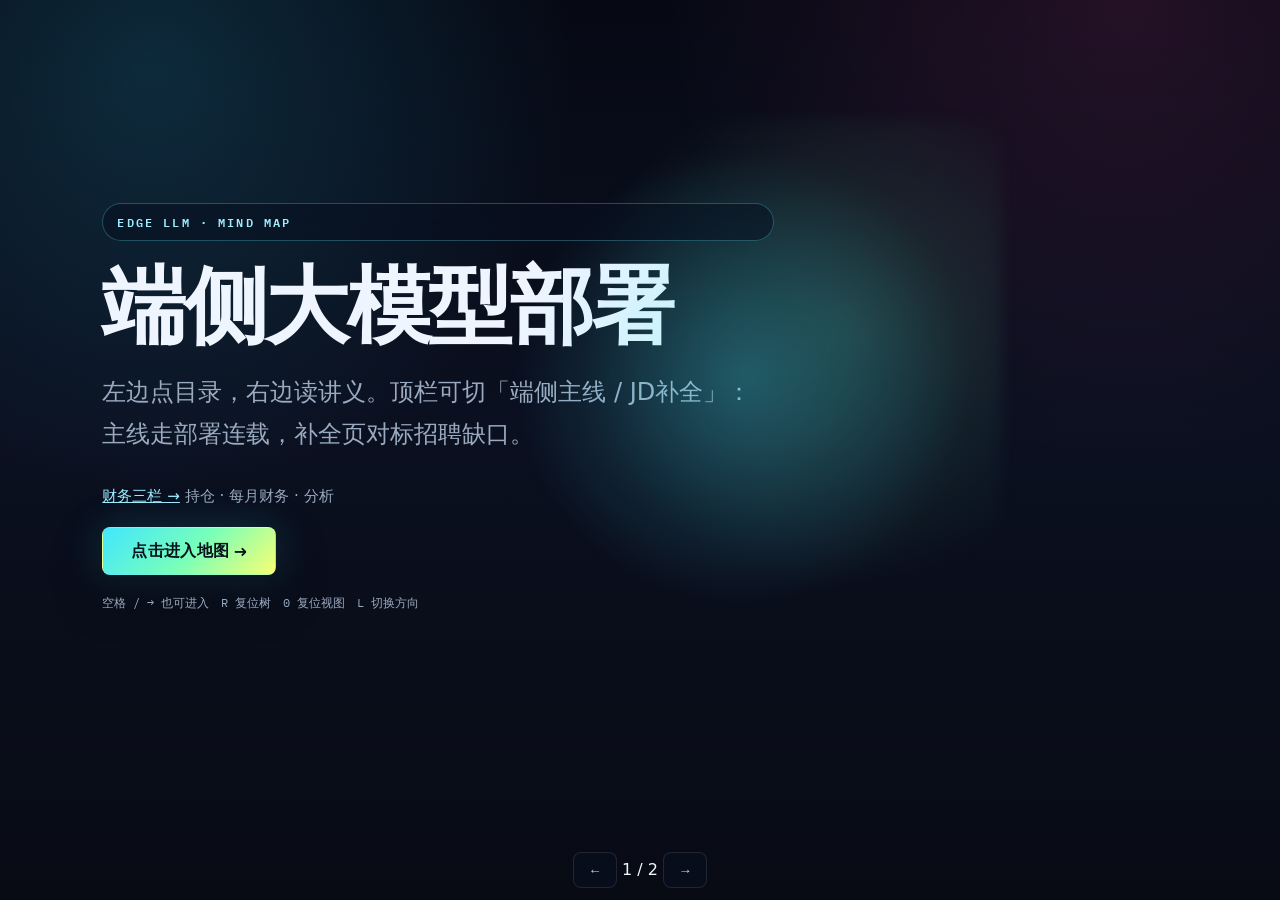
==== commit 29e28fda: "Add a finance entry on the mindmap homepage and map toolbar. Co-authored-by: Russshare <RiddleGo@use" ====
--- a/index.html
+++ b/index.html
@@ -1,44 +1,1583 @@
 <!DOCTYPE html>
-<html lang="zh-CN">
+<html lang="zh-CN" class="fluid">
 <head>
-  <meta charset="UTF-8">
-  <meta name="viewport" content="width=device-width, initial-scale=1.0">
-  <title>持仓 · Russshare</title>
-  <meta name="description" content="现有持仓">
-  <meta name="theme-color" content="#B8860B">
-  <link rel="stylesheet" href="kb-theme.css">
-  <link rel="stylesheet" href="portal-home.css">
+<meta charset="UTF-8" />
+<meta name="viewport" content="width=device-width, initial-scale=1.0, viewport-fit=cover" />
+<meta name="theme-color" content="#060914" />
+<meta name="mobile-web-app-capable" content="yes" />
+<title>端侧大模型部署 · 思维导图</title>
+<link rel="preconnect" href="https://fonts.googleapis.com" />
+<link rel="preconnect" href="https://fonts.gstatic.com" crossorigin />
+<link href="https://fonts.googleapis.com/css2?family=IBM+Plex+Mono:wght@400;500;600&family=IBM+Plex+Sans+SC:wght@400;500;600;700&family=Space+Grotesk:wght@600;700&display=swap" rel="stylesheet" />
+<style>
+/* === THEME: Gallery Night (inspired by gpt-image2.canghe.ai) === */
+:root {
+    --stage-bg: #060914;
+    --slide-bg: #060914;
+    --bg-primary: #060914;
+    --grid-line: rgba(103, 232, 249, 0.04);
+    --accent: #42e6ff;
+    --accent-bright: #9eeeff;
+    --accent-dim: rgba(103, 232, 249, 0.28);
+    --accent-glow: rgba(47, 211, 255, 0.22);
+    --accent-mint: #78ffb9;
+    --key-1: #ffd1a8;
+    --key-2: #ff78ad;
+    --key-1-bg: rgba(255, 209, 168, 0.12);
+    --key-2-bg: rgba(255, 120, 173, 0.13);
+    --bridge: #8ef6ff;
+    --text-primary: #eef5ff;
+    --text-muted: #9aaac0;
+    --text-leaf: #c9d8ef;
+    --node-bg: rgba(9, 15, 32, 0.72);
+    --node-active: rgba(103, 232, 249, 0.12);
+    --glass: rgba(9, 15, 32, 0.68);
+    --glass-border: rgba(255, 255, 255, 0.1);
+    --danger: #9eeeff;
+    --font-display: "Space Grotesk", "IBM Plex Sans SC", sans-serif;
+    --font-body: "IBM Plex Sans SC", "Noto Sans SC", ui-sans-serif, system-ui, sans-serif;
+    --font-mono: "IBM Plex Mono", ui-monospace, monospace;
+    --fs-root: 28px;
+    --fs-chapter: 16px;
+    --fs-topic: 15px;
+    --fs-term: 14px;
+    --fs-label: 12px;
+    --fs-detail-title: 22px;
+    --reader-w: 520px;
+    --fs-detail-body: 17.5px;
+    --radius: 12px;
+    --radius-sm: 8px;
+    --col-gap: 18px;
+    --node-gap: 8px;
+    --node-inactive-opacity: 0.78;
+    --ease-out-expo: cubic-bezier(0.16, 1, 0.3, 1);
+    --duration-normal: 0.45s;
+}
+
+* { margin: 0; padding: 0; box-sizing: border-box; }
+
+/* ===========================================
+   FIXED 16:9 STAGE: MANDATORY BASE STYLES
+   Include this ENTIRE file in every presentation.
+   Slides are authored at 1920×1080 and scaled as a whole.
+   =========================================== */
+
+/* 1. Lock the browser viewport */
+html,
+body {
+    width: 100%;
+    height: 100%;
+    margin: 0;
+    overflow: hidden;
+    background: var(--stage-bg, #000);
+    font-family: var(--font-body);
+    color: var(--text-primary);
+    -webkit-font-smoothing: antialiased;
+    text-rendering: optimizeLegibility;
+}
+
+/* 2. Full-window deck viewport */
+.deck-viewport {
+    position: fixed;
+    inset: 0;
+    overflow: hidden;
+    background: var(--stage-bg, #000);
+}
+
+/* 3. Fixed 16:9 design canvas.
+   JavaScript sets transform: translate(...) scale(...). */
+.deck-stage {
+    position: absolute;
+    left: 0;
+    top: 0;
+    width: 1920px;
+    height: 1080px;
+    overflow: hidden;
+    transform-origin: 0 0;
+    background: var(--slide-bg, #fff);
+}
+
+/* 4. Slides stack inside the fixed stage.
+   Content must be laid out at 1920×1080, not reflowed per device. */
+.slide {
+    position: absolute;
+    inset: 0;
+    width: 1920px;
+    height: 1080px;
+    overflow: hidden;
+    display: block;
+    visibility: hidden;
+    opacity: 0;
+    pointer-events: none;
+    background: var(--slide-bg, #fff);
+}
+
+.slide.active,
+.slide.visible {
+    visibility: visible;
+    opacity: 1;
+    pointer-events: auto;
+    z-index: 1;
+}
+
+/* 5. Keep media inside authored slide bounds */
+img,
+video,
+canvas,
+svg {
+    max-width: 100%;
+    max-height: 100%;
+}
+
+/* 6. Presentation chrome stays outside the slide design system */
+.deck-controls {
+    position: fixed;
+    left: 50%;
+    bottom: 22px;
+    transform: translateX(-50%);
+    z-index: 1000;
+}
+
+/* 7. Print one fixed-size slide per page */
+@media print {
+    html,
+    body {
+        width: 1920px;
+        height: auto;
+        overflow: visible;
+        background: #fff;
+    }
+
+    .deck-viewport {
+        position: static;
+        overflow: visible;
+        background: #fff;
+    }
+
+    .deck-stage {
+        position: static;
+        width: auto;
+        height: auto;
+        transform: none !important;
+        background: none;
+    }
+
+    .slide {
+        position: relative;
+        display: block !important;
+        visibility: visible !important;
+        opacity: 1 !important;
+        pointer-events: auto !important;
+        width: 1920px;
+        height: 1080px;
+        break-after: page;
+        page-break-after: always;
+    }
+
+    .slide:last-child {
+        break-after: auto;
+        page-break-after: auto;
+    }
+
+    .deck-controls {
+        display: none !important;
+    }
+}
+
+/* 8. Reduced motion */
+@media (prefers-reduced-motion: reduce) {
+    *,
+    *::before,
+    *::after {
+        animation-duration: 0.01ms !important;
+        transition-duration: 0.2s !important;
+    }
+}
+
+/* === GRID STAGE === */
+.slide {
+    font-family: var(--font-body);
+    color: var(--text-primary);
+    background-color: var(--bg-primary);
+    background-image:
+        radial-gradient(circle at 12% 8%, rgba(47, 211, 255, 0.16), transparent 420px),
+        radial-gradient(circle at 88% 0%, rgba(255, 73, 167, 0.12), transparent 460px),
+        linear-gradient(180deg, #060914 0%, #0b1020 48%, #080b14 100%),
+        linear-gradient(var(--grid-line) 1px, transparent 1px),
+        linear-gradient(90deg, var(--grid-line) 1px, transparent 1px);
+    background-size: auto, auto, auto, 56px 56px, 56px 56px;
+}
+
+.reveal {
+    opacity: 0;
+    transform: translateY(24px);
+    transition: opacity var(--duration-normal) var(--ease-out-expo),
+                transform var(--duration-normal) var(--ease-out-expo);
+}
+.slide.visible .reveal { opacity: 1; transform: none; }
+.slide.visible .reveal:nth-child(1) { transition-delay: 0.05s; }
+.slide.visible .reveal:nth-child(2) { transition-delay: 0.14s; }
+.slide.visible .reveal:nth-child(3) { transition-delay: 0.24s; }
+.slide.visible .reveal:nth-child(4) { transition-delay: 0.34s; }
+
+/* === TITLE SLIDE === */
+.title-slide .glow {
+    position: absolute;
+    width: 720px; height: 720px;
+    left: 58%; top: 42%;
+    transform: translate(-50%, -50%);
+    background:
+        radial-gradient(circle, rgba(66, 230, 255, 0.28), transparent 62%),
+        radial-gradient(circle at 70% 40%, rgba(120, 255, 185, 0.16), transparent 55%);
+    pointer-events: none;
+    filter: blur(8px);
+}
+.title-kicker {
+    position: absolute; left: 88px; top: 88px;
+    display: inline-flex; align-items: center; gap: 8px;
+    font-family: var(--font-mono);
+    letter-spacing: 0.18em; font-size: 12px; font-weight: 600;
+    color: var(--accent-bright);
+    padding: 8px 14px;
+    border-radius: 999px;
+    border: 1px solid rgba(103, 232, 249, 0.28);
+    background: rgba(9, 15, 32, 0.55);
+    backdrop-filter: blur(10px);
+}
+.title-slide h1 {
+    position: absolute; left: 88px; top: 280px;
+    font-family: var(--font-display); font-weight: 700;
+    font-size: 92px; line-height: 1.08; letter-spacing: -0.03em;
+    max-width: 1100px;
+    color: var(--text-primary);
+}
+.title-lead {
+    position: absolute; left: 88px; top: 540px;
+    font-family: var(--font-body); font-weight: 400;
+    font-size: 22px; color: var(--text-muted);
+    max-width: 720px; line-height: 1.75;
+}
+.enter-btn {
+    position: absolute; left: 88px; bottom: 156px;
+    border: 1px solid rgba(255, 255, 255, 0.14);
+    background: linear-gradient(135deg, #42e6ff, #78ffb9 52%, #f9ff72);
+    color: #04121d;
+    font: 800 16px/1 var(--font-display);
+    padding: 16px 28px; cursor: pointer; letter-spacing: 0.02em;
+    border-radius: var(--radius-sm);
+    box-shadow: 0 18px 50px rgba(0, 0, 0, 0.35), 0 0 40px rgba(57, 232, 255, 0.18);
+    transition: transform 0.2s ease, filter 0.2s ease;
+}
+.enter-btn:hover { filter: brightness(1.06); transform: translateY(-1px); }
+.title-hint {
+    position: absolute; right: 88px; bottom: 96px;
+    font-family: var(--font-mono);
+    font-size: 12px; line-height: 1.65;
+    color: var(--text-muted); max-width: 420px; text-align: right;
+    opacity: 0.85;
+}
+
+/* === MAP SLIDE — reading-first === */
+.map-top {
+    position: absolute; left: 36px; right: 36px; top: 14px; height: 52px;
+    display: flex; align-items: center; gap: 10px; z-index: 6;
+}
+.map-top h2 {
+    flex: 0 0 auto;
+    font-family: var(--font-display); font-size: 24px; font-weight: 800;
+    letter-spacing: -0.01em; margin-right: 10px; color: var(--text-primary);
+}
+.crumb {
+    flex: 1 1 auto; min-width: 0;
+    font-family: var(--font-body); font-size: 14px; font-weight: 400;
+    color: var(--text-muted); line-height: 1.4;
+    white-space: nowrap; overflow: hidden; text-overflow: ellipsis;
+    margin-right: 8px;
+}
+.tool {
+    flex: 0 0 auto; white-space: nowrap;
+    border: 1px solid var(--glass-border); background: var(--glass);
+    color: var(--text-leaf); font: 500 12px/1 var(--font-mono);
+    padding: 8px 12px; cursor: pointer;
+    border-radius: var(--radius-sm);
+    backdrop-filter: blur(8px);
+    transition: border-color 0.2s ease, color 0.2s ease, background 0.2s ease;
+}
+.tool.on, .tool:hover {
+    border-color: rgba(103, 232, 249, 0.55);
+    color: var(--accent-bright);
+    background: rgba(103, 232, 249, 0.1);
+}
+
+.map-hint {
+    position: absolute; left: 36px; right: 36px; top: 66px;
+    font-family: var(--font-mono); font-size: 12px; font-weight: 400;
+    color: var(--text-muted); letter-spacing: 0.03em; line-height: 1.4;
+    opacity: 0.92; pointer-events: none; z-index: 6;
+}
+
+.map-legend {
+    flex: 0 0 auto;
+    display: flex; align-items: center; gap: 8px;
+    font-family: var(--font-mono); font-size: 11px;
+    color: var(--text-muted); white-space: nowrap; margin-right: 4px;
+}
+.map-legend .dot {
+    display: inline-block; width: 8px; height: 8px; border-radius: 50%;
+    margin-right: 3px; vertical-align: middle; background: var(--accent);
+}
+.map-legend .dot.key1 { background: var(--key-1); }
+.map-legend .dot.key2 { background: var(--key-2); }
+
+/* Left browser + splitter + right reader */
+.map-workspace {
+    position: absolute; left: 0; top: 90px; right: 0; bottom: 0;
+    display: grid;
+    grid-template-columns: minmax(280px, 1fr) 8px var(--reader-w, 520px);
+    gap: 0;
+    overflow: hidden;
+    background: transparent;
+}
+.map-workspace.is-resizing {
+    cursor: col-resize;
+    user-select: none;
+}
+.map-workspace.is-resizing * { cursor: col-resize !important; }
+.split-handle {
+    position: relative;
+    z-index: 4;
+    width: 8px;
+    margin: 0 -1px;
+    cursor: col-resize;
+    touch-action: none;
+    background: transparent;
+    border: none;
+    padding: 0;
+    align-self: stretch;
+}
+.split-handle::before {
+    content: "";
+    position: absolute;
+    top: 0; bottom: 0; left: 50%;
+    width: 1px;
+    transform: translateX(-50%);
+    background: rgba(103, 232, 249, 0.22);
+    transition: background 0.15s ease, box-shadow 0.15s ease, width 0.15s ease;
+}
+.split-handle:hover::before,
+.split-handle.is-dragging::before,
+.map-workspace.is-resizing .split-handle::before {
+    width: 2px;
+    background: var(--accent-bright);
+    box-shadow: 0 0 12px rgba(66, 230, 255, 0.35);
+}
+.split-handle::after {
+    content: "";
+    position: absolute;
+    top: 50%; left: 50%;
+    width: 3px; height: 36px;
+    transform: translate(-50%, -50%);
+    border-radius: 2px;
+    background: rgba(103, 232, 249, 0.4);
+    opacity: 0;
+    transition: opacity 0.15s ease;
+}
+.split-handle:hover::after,
+.split-handle.is-dragging::after {
+    opacity: 1;
+}
+.map-board {
+    position: relative;
+    overflow: auto;
+    cursor: default;
+    touch-action: pan-x pan-y;
+    user-select: none;
+    padding: 10px 16px 28px 36px;
+    scrollbar-width: thin;
+    scrollbar-color: var(--accent-dim) transparent;
+    overscroll-behavior: contain;
+    min-width: 0;
+}
+.map-board.space-pan { cursor: grab; }
+.map-board.is-panning { cursor: grabbing; }
+.map-board svg { max-width: none; max-height: none; }
+
+#mapCanvas {
+    position: relative;
+    left: 0; top: 0;
+    min-width: 100%;
+    min-height: 100%;
+    transform-origin: 0 0;
+}
+#wires {
+    position: absolute; inset: 0; width: 100%; height: 100%;
+    pointer-events: none; overflow: visible; opacity: 0.45;
+}
+.cols {
+    position: relative; left: 0; top: 4px;
+    display: flex; flex-direction: row; gap: var(--col-gap); align-items: flex-start;
+    width: max-content;
+    min-width: calc(100% - 20px);
+    height: auto;
+    overflow: visible;
+    padding-bottom: 16px;
+}
+.cols.ttb {
+    flex-direction: column; gap: 14px;
+    width: calc(100% - 20px);
+}
+.col {
+    flex: 0 0 auto; min-width: 220px;
+    display: none; flex-direction: column; gap: 8px;
+    opacity: 0; pointer-events: none;
+    transform: translateX(-14px);
+    transition: opacity 0.32s var(--ease-out-expo), transform 0.32s var(--ease-out-expo);
+}
+.col.show {
+    display: flex; opacity: 1; pointer-events: auto; transform: none;
+}
+#col0.show { width: 250px; min-width: 250px; max-width: 250px; }
+#col1.show { width: 292px; min-width: 292px; max-width: 292px; }
+#col2.show { width: 292px; min-width: 292px; max-width: 292px; }
+#col3.show { width: 400px; min-width: 400px; max-width: 420px; }
+.cols.ttb #col0.show,
+.cols.ttb #col1.show,
+.cols.ttb #col2.show,
+.cols.ttb #col3.show { width: 100%; min-width: 0; max-width: none; }
+.cols.ttb .col {
+    transform: translateY(-10px);
+    flex-direction: row; flex-wrap: wrap; align-content: flex-start;
+}
+.cols.ttb .col.show { transform: none; }
+
+.col-label {
+    font-family: var(--font-mono);
+    font-size: var(--fs-label); font-weight: 500;
+    letter-spacing: 0.1em; color: var(--accent-bright);
+    min-height: 18px; flex: 0 0 auto;
+    opacity: 0.88; line-height: 1.35; margin-bottom: 2px;
+}
+
+/* Directory cards: title only */
+.node {
+    border: 1px solid var(--glass-border);
+    background: var(--node-bg);
+    color: var(--text-leaf);
+    font-family: var(--font-body);
+    font-size: var(--fs-topic); font-weight: 500; line-height: 1.4;
+    padding: 11px 28px 11px 14px;
+    cursor: pointer;
+    text-align: left;
+    width: 100%;
+    position: relative;
+    border-radius: var(--radius-sm);
+    backdrop-filter: blur(6px);
+    transition: border-color 0.15s ease, background 0.15s ease, opacity 0.2s ease, box-shadow 0.2s ease;
+    word-break: break-word;
+    box-shadow: none;
+}
+.col.show .node:not(.active):not(.root-node) { opacity: var(--node-inactive-opacity); }
+.cols.ttb .node { width: auto; min-width: 190px; max-width: 320px; }
+.node:hover {
+    border-color: rgba(103, 232, 249, 0.45);
+    opacity: 1;
+    box-shadow: 0 8px 28px rgba(0, 0, 0, 0.22);
+}
+.node.active {
+    opacity: 1;
+    background: var(--node-active);
+    border-color: rgba(103, 232, 249, 0.62);
+    color: var(--text-primary);
+    font-weight: 600;
+    box-shadow: inset 0 0 0 1px rgba(103, 232, 249, 0.16), 0 10px 30px rgba(0, 0, 0, 0.25);
+}
+.node.key-1 {
+    border-color: rgba(251, 191, 36, 0.45);
+    border-left: 3px solid var(--key-1);
+}
+.node.key-2 {
+    border-color: rgba(251, 113, 133, 0.45);
+    border-left: 3px solid var(--key-2);
+}
+.node.key-1:hover { border-color: var(--key-1); }
+.node.key-2:hover { border-color: var(--key-2); }
+.node.key-1.active {
+    background: var(--key-1-bg);
+    border-color: var(--key-1);
+    color: #fffbeb;
+}
+.node.key-2.active {
+    background: var(--key-2-bg);
+    border-color: var(--key-2);
+    color: #fff1f2;
+}
+.node.key-1::before,
+.node.key-2::before {
+    position: absolute; top: 4px; left: 8px;
+    font-family: var(--font-mono);
+    font-size: 9px; font-weight: 600; line-height: 1;
+    letter-spacing: 0.04em; pointer-events: none; opacity: 0.85;
+}
+.node.key-1::before { content: "重点"; color: var(--key-1); }
+.node.key-2::before { content: "核心"; color: var(--key-2); }
+.node.key-1, .node.key-2 { padding-top: 16px; }
+
+.node.root-node {
+    font-family: var(--font-display); font-weight: 700;
+    font-size: 20px; line-height: 1.28;
+    padding: 18px 14px; text-align: center; min-height: 88px;
+    display: flex; flex-direction: column; align-items: center; justify-content: center;
+    border-radius: var(--radius);
+    border-color: rgba(103, 232, 249, 0.35);
+    box-shadow: 0 12px 40px rgba(0, 0, 0, 0.28);
+}
+.node.root-node .sub {
+    display: block !important;
+    margin-top: 8px;
+    font-family: var(--font-mono);
+    font-size: 11px; font-weight: 400;
+    color: var(--text-muted); line-height: 1.4;
+}
+.node .sub { display: none; }
+
+#list1 .node {
+    font-size: var(--fs-chapter); font-weight: 600;
+    padding: 10px 28px 10px 12px;
+}
+#list2 .node {
+    font-size: var(--fs-topic); font-weight: 500;
+    padding: 9px 28px 9px 12px;
+}
+#list3 .node {
+    font-size: var(--fs-term); font-weight: 400;
+    padding: 9px 12px;
+    display: block;
+    white-space: nowrap; overflow: hidden; text-overflow: ellipsis;
+}
+#list1 .node.key-1, #list1 .node.key-2,
+#list2 .node.key-1, #list2 .node.key-2,
+#list3 .node.key-1, #list3 .node.key-2 { padding-top: 16px; }
+
+#list1, #list2, #list3 {
+    max-height: calc(1080px - 220px);
+    overflow-y: auto; overflow-x: hidden;
+    padding-right: 4px;
+    scrollbar-width: thin;
+    scrollbar-color: var(--accent-dim) transparent;
+    overscroll-behavior: contain;
+}
+.node.has-kids::after {
+    content: "▸";
+    position: absolute; right: 10px; top: 50%;
+    transform: translateY(-50%);
+    color: var(--accent-bright); font-size: 11px;
+    font-family: var(--font-mono); opacity: 0.75;
+}
+.cols.ttb .node.has-kids::after { content: "▾"; top: 10px; transform: none; }
+.node, .pager, .tool { cursor: pointer; }
+.list {
+    display: flex; flex-direction: column; gap: var(--node-gap);
+    flex: 0 0 auto; overflow: visible;
+}
+.cols.ttb .list { flex-direction: row; flex-wrap: wrap; width: 100%; gap: 8px; }
+.l3-grid, .l3-grid {
+    display: grid; grid-template-columns: 1fr 1fr; gap: var(--node-gap);
+}
+.cols.ttb .l3-grid { grid-template-columns: repeat(3, 1fr); width: 100%; }
+
+/* Reader — primary reading surface */
+.reader {
+    border-left: 1px solid rgba(255, 255, 255, 0.06);
+    background:
+        linear-gradient(180deg, rgba(11, 16, 32, 0.92) 0%, rgba(7, 12, 26, 0.96) 100%);
+    padding: 22px 28px 28px;
+    overflow: hidden;
+    display: flex; flex-direction: column;
+    min-width: 0;
+    backdrop-filter: blur(12px);
+}
+.reader-label {
+    font-family: var(--font-mono);
+    font-size: 11px; font-weight: 600;
+    letter-spacing: 0.14em;
+    color: var(--accent-bright);
+    margin-bottom: 14px;
+    opacity: 0.92;
+    flex: 0 0 auto;
+}
+.detail {
+    border: none; background: transparent; padding: 0;
+    min-height: 0; max-height: none; max-width: 100%;
+    overflow-y: auto; overscroll-behavior: contain;
+    flex: 1 1 auto;
+    scrollbar-width: thin;
+    scrollbar-color: rgba(103, 232, 249, 0.35) transparent;
+}
+.detail h3 {
+    font-family: var(--font-display);
+    font-size: var(--fs-detail-title); font-weight: 700;
+    line-height: 1.35; margin-bottom: 16px;
+    color: var(--text-primary);
+    letter-spacing: -0.02em;
+}
+.detail > p {
+    font-family: var(--font-body);
+    font-size: var(--fs-detail-body);
+    line-height: 1.9; color: var(--text-leaf);
+    max-width: 38em;
+}
+.explain-block { margin-top: 0; max-width: 38em; }
+.explain-block strong {
+    color: #ffe1a8;
+    font-weight: 600;
+}
+.key-badge {
+    display: inline-block;
+    font-family: var(--font-mono);
+    font-size: 11px;
+    font-weight: 600;
+    letter-spacing: 0.12em;
+    padding: 3px 10px;
+    border-radius: 999px;
+    margin-bottom: 12px;
+}
+.key-badge.key-1 {
+    color: var(--key-1);
+    background: var(--key-1-bg);
+    border: 1px solid rgba(255, 209, 168, 0.35);
+}
+.key-badge.key-2 {
+    color: var(--key-2);
+    background: var(--key-2-bg);
+    border: 1px solid rgba(255, 120, 173, 0.35);
+}
+.explain-label {
+    font-family: var(--font-mono);
+    font-size: 11px; font-weight: 600;
+    letter-spacing: 0.12em;
+    color: var(--accent-bright);
+    margin: 26px 0 12px;
+    padding-bottom: 8px;
+    border-bottom: 1px solid rgba(103, 232, 249, 0.16);
+}
+.explain-label:first-child { margin-top: 0; }
+.explain-label.explain-bridge {
+    color: var(--bridge);
+    border-bottom-color: rgba(103, 232, 249, 0.22);
+}
+.explain-block p {
+    margin: 0 0 1.55em;
+    font-family: var(--font-body);
+    font-size: var(--fs-detail-body);
+    line-height: 1.9;
+    color: var(--text-leaf);
+}
+.explain-block p:last-child {
+    margin-bottom: 0;
+}
+.explain-block .bridge-text {
+    color: #b7f6ff;
+    margin-top: 18px;
+    padding-top: 14px;
+    border-top: 1px solid rgba(103, 232, 249, 0.18);
+}
+.explain-block .meta-line {
+    margin-top: 22px;
+    font-family: var(--font-mono);
+    font-size: 12px;
+    color: var(--text-muted);
+    line-height: 1.5;
+}
+.pager {
+    display: flex; gap: 8px; align-items: center;
+    font-family: var(--font-mono);
+    font-size: 12px; color: var(--text-muted);
+    margin-top: 4px;
+}
+
+
+.node.key-1 { border-color: rgba(251, 191, 36, 0.45); border-left: 3px solid var(--key-1); }
+.node.key-2 { border-color: rgba(251, 113, 133, 0.45); border-left: 3px solid var(--key-2); }
+.node.key-1:hover { border-color: var(--key-1); }
+.node.key-2:hover { border-color: var(--key-2); }
+.node.key-1.active { background: var(--key-1-bg); border-color: var(--key-1); color: #fffbeb; }
+.node.key-2.active { background: var(--key-2-bg); border-color: var(--key-2); color: #fff1f2; }
+.node.key-1::before, .node.key-2::before {
+    position: absolute; top: 4px; left: 8px;
+    font-family: var(--font-mono); font-size: 9px; font-weight: 600; line-height: 1;
+    letter-spacing: 0.04em; pointer-events: none; opacity: 0.85;
+}
+.node.key-1::before { content: "重点"; color: var(--key-1); }
+.node.key-2::before { content: "核心"; color: var(--key-2); }
+.node.key-1, .node.key-2 { padding-top: 16px; }
+#list1 .node.key-1, #list1 .node.key-2,
+#list2 .node.key-1, #list2 .node.key-2,
+#list3 .node.key-1, #list3 .node.key-2 { padding-top: 16px; }
+.node.has-kids::after {
+    content: "▸";
+    position: absolute; right: 10px; top: 50%;
+    transform: translateY(-50%);
+    color: var(--accent-bright); font-size: 11px;
+    font-family: var(--font-mono); opacity: 0.75;
+}
+.l3-grid {
+    display: grid; grid-template-columns: 1fr 1fr; gap: var(--node-gap);
+}
+
+/* === Curriculum tabs === */
+.curr-tabs {
+    flex: 0 0 auto;
+    display: inline-flex;
+    gap: 0;
+    margin-right: 10px;
+    border: 1px solid var(--glass-border);
+    background: var(--glass);
+    border-radius: var(--radius-sm);
+    overflow: hidden;
+    backdrop-filter: blur(8px);
+}
+.curr-tab {
+    border: 0;
+    background: transparent;
+    color: var(--text-muted);
+    font: 600 12px/1 var(--font-mono);
+    padding: 8px 14px;
+    cursor: pointer;
+    letter-spacing: 0.02em;
+}
+.curr-tab.on {
+    color: #04121d;
+    background: linear-gradient(135deg, #42e6ff, #78ffb9 70%);
+}
+.curr-tab:hover:not(.on) { color: var(--accent-bright); }
+
+.curr-link {
+    flex: 0 0 auto;
+    display: inline-flex;
+    align-items: center;
+    margin-right: 10px;
+    border: 1px solid var(--glass-border);
+    background: var(--glass);
+    border-radius: var(--radius-sm);
+    color: var(--text-muted);
+    font: 600 12px/1 var(--font-mono);
+    padding: 8px 14px;
+    text-decoration: none;
+    letter-spacing: 0.02em;
+    backdrop-filter: blur(8px);
+}
+.curr-link:hover { color: var(--accent-bright); border-color: var(--accent-dim); }
+
+.pane-tabs { display: none; }
+.tool.pane-tab { min-height: 36px; }
+
+/* Fluid layout: fill the real window instead of scaling a 1920×1080 canvas */
+html.fluid, html.fluid body {
+    overflow: hidden;
+    height: 100%;
+    height: 100dvh;
+}
+html.fluid .deck-viewport {
+    position: fixed;
+    inset: 0;
+}
+html.fluid .deck-stage {
+    position: relative;
+    width: 100% !important;
+    height: 100% !important;
+    transform: none !important;
+    overflow: hidden;
+}
+html.fluid .slide {
+    width: 100% !important;
+    height: 100% !important;
+    min-height: 0;
+}
+html.fluid .title-slide {
+    display: flex;
+    flex-direction: column;
+    justify-content: center;
+    padding: max(24px, env(safe-area-inset-top)) 8vw 12vh;
+    gap: 18px;
+}
+html.fluid .title-slide .glow {
+    width: min(90vw, 520px);
+    height: min(90vw, 520px);
+    top: 42%;
+}
+html.fluid .title-kicker,
+html.fluid .title-slide h1,
+html.fluid .title-lead,
+html.fluid .enter-btn,
+html.fluid .title-hint {
+    position: static;
+    max-width: 42rem;
+    text-align: left;
+}
+html.fluid .title-slide h1 {
+    font-size: clamp(36px, 8vw, 84px);
+    line-height: 1.12;
+}
+html.fluid .title-lead { font-size: clamp(16px, 2.4vw, 24px); }
+html.fluid .enter-btn {
+    align-self: flex-start;
+    min-height: 48px;
+    padding: 14px 28px;
+}
+html.fluid .title-hint { font-size: 12px; max-width: 28rem; }
+html.fluid #mapSlide {
+    display: flex;
+    flex-direction: column;
+    overflow: hidden;
+}
+html.fluid .map-top {
+    position: relative;
+    left: auto; right: auto; top: auto;
+    height: auto;
+    flex-wrap: wrap;
+    padding: 10px 16px;
+    padding-top: max(10px, env(safe-area-inset-top));
+    gap: 8px;
+    width: 100%;
+}
+html.fluid .map-hint {
+    position: relative;
+    left: auto; right: auto; top: auto;
+    padding: 0 16px 8px;
+}
+html.fluid .reader { min-height: 0; }
+html.fluid .deck-controls {
+    bottom: max(12px, env(safe-area-inset-bottom));
+}
+html.fluid .deck-controls button {
+    min-width: 44px;
+    min-height: 36px;
+    background: var(--glass);
+    color: var(--text-leaf);
+    border: 1px solid var(--glass-border);
+    border-radius: var(--radius-sm);
+    backdrop-filter: blur(8px);
+}
+
+@media (max-width: 900px) {
+    html.fluid .title-slide {
+        justify-content: flex-start;
+        overflow: auto;
+        padding-top: 18vh;
+    }
+    html.fluid .title-slide h1 { font-size: clamp(28px, 11vw, 48px); }
+    html.fluid .title-lead { font-size: 15px; }
+    html.fluid .map-legend,
+    html.fluid #btnLtr,
+    html.fluid #btnTtb,
+    html.fluid #btnView,
+    html.fluid .map-hint { display: none; }
+    html.fluid .pane-tabs {
+        display: inline-flex;
+        gap: 0;
+        border: 1px solid var(--accent-dim);
+        margin-left: auto;
+    }
+    html.fluid .map-top h2 { font-size: 18px; margin-right: 4px; }
+    html.fluid .map-workspace {
+        display: flex;
+        flex-direction: column;
+        grid-template-columns: none;
+    }
+    html.fluid .split-handle { display: none !important; }
+    html.fluid .map-board {
+        flex: 1 1 auto;
+        min-height: 0;
+        padding: 8px 12px 16px;
+    }
+    html.fluid .reader {
+        flex: 1 1 auto;
+        min-height: 0;
+        border-top: 1px solid rgba(103, 232, 249, 0.22);
+        padding-bottom: env(safe-area-inset-bottom);
+    }
+    html.fluid body.pane-tree .reader { display: none; }
+    html.fluid body.pane-read .map-board { display: none; }
+    html.fluid body.pane-read .split-handle { display: none; }
+    html.fluid #col0.show,
+    html.fluid #col1.show,
+    html.fluid #col2.show,
+    html.fluid #col3.show {
+        width: 100%;
+        min-width: 0;
+        max-width: none;
+    }
+    html.fluid .cols {
+        flex-direction: column;
+        width: 100%;
+        min-width: 0;
+        gap: 12px;
+    }
+    html.fluid .cols.ttb .list,
+    html.fluid .list {
+        flex-direction: column;
+        flex-wrap: nowrap;
+        width: 100%;
+    }
+    html.fluid .cols.ttb .col,
+    html.fluid .col.show {
+        flex-direction: column;
+        flex-wrap: nowrap;
+        width: 100%;
+        max-width: none;
+        min-width: 0;
+    }
+    html.fluid .node {
+        min-height: 44px;
+        font-size: 15px;
+        padding: 10px 12px;
+        width: 100%;
+        max-width: none;
+        text-align: left;
+    }
+    html.fluid .map-top .curr-tabs { margin-right: auto; }
+    html.fluid #btnReset { margin-left: 0; }
+    html.fluid .crumb { display: none; }
+    html.fluid .explain-block p,
+    html.fluid .detail > p {
+        font-size: 16px;
+        max-width: none;
+    }
+    html.fluid .deck-controls { display: none; }
+}
+
+@media (min-width: 901px) and (max-width: 1280px) {
+    html.fluid .map-workspace {
+        grid-template-columns: minmax(220px, 1fr) 8px minmax(280px, 38vw);
+    }
+    html.fluid #col0.show { width: 200px; min-width: 180px; max-width: 220px; }
+    html.fluid #col1.show,
+    html.fluid #col2.show { width: 240px; min-width: 200px; max-width: 280px; }
+}
+
+</style>
 </head>
-<body class="kb-body">
-  <button type="button" class="kb-hamburger" aria-label="打开菜单">☰</button>
-  <aside class="kb-sidebar" id="kb-sidebar">
-    <div class="kb-sidebar-header"></div>
-    <nav class="kb-sidebar-nav" aria-label="主导航"></nav>
-  </aside>
-  <main class="kb-main">
-    <div class="kb-page-wrap">
-      <section class="kb-hero-section">
-        <div class="kb-hero-row">
-          <img src="assets/lcai-kb-logo.svg" class="kb-hero-logo" alt="" aria-hidden="true">
-          <div>
-            <h1 class="kb-hero-title"><span class="gold">持仓</span></h1>
-            <p class="kb-hero-sub" id="snap-asof"></p>
+<body class="pane-tree">
+<div class="deck-viewport">
+  <main class="deck-stage" id="deckStage">
+
+    <!-- SLIDE 0: TITLE -->
+    <section class="slide title-slide active" data-slide="0">
+      <div class="glow"></div>
+      <div class="title-kicker reveal">EDGE LLM · MIND MAP</div>
+      <h1 class="reveal">端侧大模型部署</h1>
+      <p class="title-lead reveal">左边点目录，右边读讲义。顶栏可切「端侧主线 / JD补全」：主线走部署连载，补全页对标招聘缺口。</p>
+      <p class="title-lead reveal" style="margin-top:10px;font-size:0.95em"><a href="finance/" style="color:var(--accent-bright)">财务三栏 →</a> 持仓 · 每月财务 · 分析</p>
+      <button class="enter-btn reveal" id="enterMap" type="button">点击进入地图 →</button>
+      <div class="title-hint reveal">空格 / → 也可进入　R 复位树　0 复位视图　L 切换方向</div>
+    </section>
+
+    <!-- SLIDE 1: MAP -->
+    <section class="slide" data-slide="1" id="mapSlide">
+      <div class="map-top">
+        <h2>知识树</h2>
+        <div class="curr-tabs" role="tablist" aria-label="课程页">
+          <button class="curr-tab on" id="tabMain" type="button" role="tab" aria-selected="true">端侧主线</button>
+          <button class="curr-tab" id="tabJd" type="button" role="tab" aria-selected="false">JD补全</button>
+        </div>
+        <a class="curr-link" href="finance/">财务</a>
+        <div class="crumb" id="crumb">根节点</div>
+        <div class="map-legend" aria-hidden="true">
+          <span><i class="dot"></i>普通</span>
+          <span>·</span>
+          <span><i class="dot key1"></i>重点</span>
+          <span>·</span>
+          <span><i class="dot key2"></i>核心</span>
+        </div>
+        <button class="tool on" id="btnLtr" type="button">从左到右</button>
+        <button class="tool" id="btnTtb" type="button">从上到下</button>
+        <button class="tool" id="btnReset" type="button">复位树</button>
+        <button class="tool" id="btnView" type="button" title="快捷键 0，或双击空白">复位视图</button>
+        <div class="pane-tabs" role="tablist" aria-label="手机视图">
+          <button class="tool pane-tab on" id="btnPaneTree" type="button">目录</button>
+          <button class="tool pane-tab" id="btnPaneRead" type="button">讲义</button>
+        </div>
+      </div>
+      <div class="map-hint">左侧点目录 · 列表内滚动 · 拖中间竖线调左右宽度 · 右侧读讲义</div>
+      <div class="map-workspace">
+      <div class="map-board" id="mapBoard">
+        <div id="mapCanvas">
+        <svg id="wires" viewBox="0 0 1920 988" preserveAspectRatio="none"></svg>
+        <div class="cols" id="cols">
+          <div class="col show" id="col0">
+            <div class="col-label">根 · 总览</div>
+            <button class="node root-node has-kids" id="rootNode" type="button" data-id="root" data-depth="0">端侧大模型部署<span class="sub">点开后按 1→2→3… 讲</span></button>
+          </div>
+          <div class="col" id="col1"><div class="col-label">章 · 1 2 3…</div><div class="list" id="list1"></div></div>
+          <div class="col" id="col2"><div class="col-label">主题 · 1.1 1.2…</div><div class="list" id="list2"></div></div>
+          <div class="col" id="col3">
+            <div class="col-label">知识点 · 1.1.1…</div>
+            <div class="l3-grid" id="list3"></div>
+            <div class="pager" id="pager"></div>
           </div>
         </div>
-      </section>
-      <div class="kb-main-inner">
-        <div id="snap-holdings"></div>
+        </div>
       </div>
+      <button class="split-handle" id="splitHandle" type="button" aria-label="拖动调节左右宽度" title="拖动调节左右宽度"></button>
+      <aside class="reader" aria-label="讲义">
+        <div class="reader-label">讲义 · 是什么 / 作用</div>
+        <div class="detail" id="detail">
+          <h3>从左边开始</h3>
+          <p>点根节点 → 选一章 → 选主题 → 选知识点。目录只负责导航，说明都在右侧阅读。</p>
+        </div>
+      </aside>
     </div>
+    </section>
+
   </main>
-  <script src="site-nav-data.js"></script>
-  <script src="kb-shell.js"></script>
-  <script src="snapshot-data.js"></script>
-  <script src="portal-home.js"></script>
-  <script>
-    KBShell.renderPortalSidebar("holdings");
-    KBShell.initSidebar();
-    PortalHome.init();
-  </script>
+</div>
+
+<nav class="deck-controls" aria-label="slides">
+  <button type="button" id="prevSlide">←</button>
+  <span id="pageLabel">1 / 2</span>
+  <button type="button" id="nextSlide">→</button>
+</nav>
+
+<script>
+/* === TREE DATA === */
+const TREE_MAIN = {"id":"root","t":"端侧大模型部署","d":"按岗位画像 → 能力分层 → 五层技能 → 面试考点展开。右侧讲义直接来自《端侧模型部署.md》原文。","kids":[{"id":"c1","t":"1 · 岗位画像：这个岗位到底在做什么？","d":"端侧 AI 模型/推理部署工程师（全栈/量产方向）的核心职责，可拆成六块。\n\n要求：C/C++/Python；PyTorch/ONNX；ARM/GPU/NPU 至少一类；懂体系结构/编译/OS；有端侧量产经验。\n\n加分：端侧 LLM/VLM 落地、手机/车机/IoT/机器人量产、芯片原厂/开源社区。\n\n一句话 JD：负责端侧 AI 模型轻量化、推理引擎与编译、硬件适配部署、性能功耗调优、评测工具链、端云协同与安全合规，推动模型在端侧量产落地。\n\n模型算法与轻量化：蒸馏、剪枝、量化/QAT、稀疏化、NAS、端侧微调；覆盖 LLM/VLM、KV Cache、投机解码、多模态。\n\n推理引擎与编译：Runtime、图优化、算子融合、自定义算子、内存复用、调度；ONNX/TFLite/MNN/TVM/TensorRT/llama.cpp 等。\n\n硬件适配与部署：CPU/GPU/NPU/DSP/ASIC，Android/iOS/Linux/RTOS/车机/IoT，芯片 SDK 与跨端兼容。\n\n性能/功耗/内存调优：时延、吞吐、内存、带宽、功耗、热、包体；Profiling、瓶颈定位、端到端优化。\n\n评测与工具链：精度/性能/功耗/稳定性/兼容性评测，Benchmark、自动化测试、回归、CI/CD。\n\n端云协同与工程化：端云分工、OTA、灰度、A/B、SDK/API、版本管理；安全隐私合规、数据闭环、产品 SLA 与量产。","kids":[],"w":"给学习路径一个章节锚点。","b":"","k":0},{"id":"c2","t":"2 · 能力分层图谱：从初级到专家的技术进阶","d":"分级画像是**能力栈累加**：初级先掌握什么，中级在初级全部能力之上再掌握什么，高级在中级全部能力之上再掌握什么。","kids":[{"id":"c2-1","t":"2.1 · 初级：能跑通","d":"初级掌握：\n\n编程 — 熟练掌握 C/C++ 或 Python，具备良好的数据结构与算法基础\n\n理论 — 理解 Transformer/LLM 基础原理及推理流程，熟悉 Attention、KV Cache、Prefill/Decode\n\n框架 — 熟悉至少一种推理框架（TensorRT、MNN、ONNX Runtime 等），有模型转换、真机部署与功能调试实践\n\n约束意识 — 了解端侧功耗、内存、热、包体等基本约束\n\n合规意识 — 了解数据不出端、模型加密、隐私合规等基本概念\n\n特征 — 能独立完成模型转换、真机部署与基本功能调试；主要停留在调用转换脚本与工具链 API，尚未深入底层性能/精度根因定位\n\n起什么作用：定义入门基线，筛选“可培养”的端侧部署工程师。\n\n一句话：初级 = 能把模型在端侧跑起来。","kids":[],"w":"定义入门基线，筛选“可培养”的端侧部署工程师","b":"","k":0},{"id":"c2-2","t":"2.2 · 中级：在初级之上，能定位与优化","d":"中级在初级全部能力之上，再掌握：\n\n核心能力 — 独立完成模型适配、功能调试和底层性能问题定位；熟练使用 PyTorch，理解计算图、张量处理机制及算子实现\n\n量化 — 熟练 PTQ/QAT，熟悉 QNN SDK 等工具链（模型转换/量化/性能分析），能系统性排查量化精度劣化\n\n平台 — 有高通 8155/8295、地平线 BPU、NVIDIA Jetson 等至少一类平台实战经验，理解目标硬件架构约束\n\n调优 — 理解算子融合与布局优化原理，能定位“哪个 Pass 吃了我的精度/性能”；能把 Roofline 分析落地为优化方向选择\n\n端侧约束 — 能结合功耗、内存、热、带宽、包体约束做实际调优\n\n合规与闭环 — 能落地安全隐私合规要求，理解数据闭环与端侧反馈机制\n\n端侧 LLM/VLM — 能完成端侧 LLM/VLM 的基础部署与推理优化\n\n特征 — 从“会跑通”进入“会定位、会优化、会交付”\n\n起什么作用：定义团队主力标准，承上启下；既能独立交付，又能定位精度/性能根因，是端侧量产核心战力。\n\n一句话：中级 = 初级 + 能定位根因、能系统调优、能量产交付。","kids":[],"w":"定义团队主力标准，承上启下；既能独立交付，又能定位精度/性能根因，是端侧量产核心战力","b":"","k":0},{"id":"c2-3","t":"2.3 · 高级/专家：在中级之上，能定义与攻坚","d":"高级/专家在中级全部能力之上，再掌握：\n\n系统能力 — 精通“端-边缘-云”协同架构；具备编译器/运行时/算子库全栈优化能力\n\n架构能力 — 定义边缘智能技术战略与路线，定义推理 SLA 指标体系；主导从 0 到 1 的产品落地\n\n技术深度 — 能编写推理引擎优化 Pass 并论证等价性；能编写高性能 CUDA Kernel/Triton 算子、TensorRT Plugin、NPU 自定义算子，解决“最后一公里”问题\n\n端侧大模型专项 — 主导端侧 LLM/VLM 系统级优化，解决内存墙、带宽墙、功耗墙\n\n体系化能力 — 定义安全合规体系、数据闭环体系、端云协同与 OTA 迭代体系\n\n量产与战略 — 定义量产 SLA、跨设备兼容矩阵、团队技术战略与路线\n\n影响力 — 有开源项目贡献（vLLM/SGLang 等）、顶会论文（MLSys/ASPLOS/OSDI/NeurIPS）、专利布局者优先\n\n特征 — 从“会定位、会优化”进入“会定义、会攻坚、会引领”\n\n起什么作用：定义技术天花板和方向；负责战略、标准、难点攻坚与外部影响力，是团队技术领军角色。\n\n一句话：高级/专家 = 中级 + 能写 Pass/算子、能定架构、能带方向、能影响行业。","kids":[],"w":"定义技术天花板和方向；负责战略、标准、难点攻坚与外部影响力，是团队技术领军角色","b":"","k":0},{"id":"c2-4","t":"2.4 · 分水岭判据（递进累加版）","d":"初级：会调框架 API 和 trtexec 参数，能跑通、能调试。\n\n中级：在初级之上，理解融合与布局优化原理，能定位精度/性能根因，能结合功耗/内存/热/包体做调优。\n\n高级/专家：在中级之上，能写 Pass、写算子、论证等价性，能定义端云协同架构、SLA 体系和量产路线。\n\n是否内化“推理引擎即编译器”的心智模型，直接决定问题定位的深度。\n\n是否具备“端侧系统级权衡”能力，直接决定能否从工程师走向专家。\n\n一句话：初级会跑通 → 中级会定位和优化 → 高级会定义和攻坚。","kids":[],"w":"弄清「分水岭判据（递进累加版）」，排障和选型时才知道该动哪一环。","b":"","k":0}],"w":"给学习路径一个章节锚点。","b":"","k":0},{"id":"c3","t":"3 · 技能图谱总览：五层递进结构","d":"端侧推理优化有明确依赖链，但不是纯线性目录：\n\n**算什么 → 怎么变小/少算 → 怎么变快（软件侧）→ 怎么变快（硬件侧）→ 怎么落地/演进**\n\n建议按五层递进掌握，同时用「端侧约束 + 评测权衡」横切贯穿。\n\n第三层与第四层不是简单先后，而是软硬协同：编译栈要硬件感知，硬件能力要靠运行时和框架释放。推荐路径 **1 → 2 → 3/4 → 5**，横切评测始终贯穿；三四层可并行，但都依赖一二层基础。每学一层，都要回到真实端侧设备做 profiling 和权衡。\n\n一句话：端侧推理优化 = 在端侧约束下，用模型高效化 + 软硬协同 + 系统工程，逼近精度、延迟、内存、功耗的最优权衡。","kids":[{"id":"c3-1","t":"3.1 · 第一层 · 大模型推理原理（算什么）","d":"核心问题：模型到底在算什么，瓶颈在哪？\n\n关键知识：Transformer、Attention、FFN、自回归生成、prefill/decode、KV Cache、算力/访存、延迟/吞吐。\n\n掌握标志：能解释 decode 为什么常是 memory-bound，能估算 KV Cache 和单 token 成本。","kids":[],"w":"弄清「第一层 · 大模型推理原理（算什么）」，排障和选型时才知道该动哪一环。","b":"","k":0},{"id":"c3-2","t":"3.2 · 第二层 · 模型高效化与压缩量化（变小、少算、保精度）","d":"核心问题：如何在不显著掉精度的前提下，降低参数量、计算量和内存？\n\n关键知识：量化（PTQ/QAT、INT8/INT4、GPTQ/AWQ/SmoothQuant）、剪枝、稀疏、蒸馏、低秩分解、权重共享、MoE、结构优化。\n\n掌握标志：能针对端侧场景选择量化/压缩方案，并评估精度、延迟、内存、功耗的权衡。","kids":[],"w":"弄清「第二层 · 模型高效化与压缩量化（变小、少算、保精度）」，排障和选型时才知道该动哪一环。","b":"","k":0},{"id":"c3-3","t":"3.3 · 第三层 · 推理框架与 AI 编译栈（软件侧变快）","d":"核心问题：模型如何高效映射到设备并跑起来？\n\n关键知识：推理引擎（llama.cpp、MNN、NCNN、TFLite、ONNX Runtime、TensorRT、OpenVINO、ExecuTorch 等）、AI 编译（TVM、MLIR、IREE 等）、图优化、算子融合、内存规划、KV Cache 管理、连续批处理、投机解码、后端调度。\n\n掌握标志：能定位瓶颈在模型、框架、算子、内存还是调度。","kids":[],"w":"弄清「第三层 · 推理框架与 AI 编译栈（软件侧变快）」，排障和选型时才知道该动哪一环。","b":"","k":0},{"id":"c3-4","t":"3.4 · 第四层 · 硬件体系结构与性能方法论（硬件侧变快）","d":"核心问题：硬件凭什么快，为什么有时快不起来？\n\n关键知识：CPU/GPU/NPU/DSP、异构计算、内存层级、带宽、缓存、Roofline、算力利用率、功耗与热、算子硬件映射、量化指令、并行与流水线。\n\n掌握标志：能用 Roofline 判断 memory-bound/compute-bound，能解释 NPU 对某些算子不友好的原因。","kids":[],"w":"弄清「第四层 · 硬件体系结构与性能方法论（硬件侧变快）」，排障和选型时才知道该动哪一环。","b":"","k":0},{"id":"c3-5","t":"3.5 · 第五层 · 系统工程与前沿方向（落地与演进）","d":"核心问题：如何把端侧 AI 做成稳定、可更新、可运营的系统？\n\n关键知识：端侧部署、端云协同、模型更新、监控回归、安全隐私、合规、多模态、Agent、RAG、长上下文、个性化、联邦学习、端侧 LLM OS。\n\n掌握标志：能设计一个端侧 AI 功能从模型选型、优化、部署到监控迭代的闭环。","kids":[],"w":"弄清「第五层 · 系统工程与前沿方向（落地与演进）」，排障和选型时才知道该动哪一环。","b":"","k":0},{"id":"c3-6","t":"3.6 · 横切 · 端侧约束与评测权衡","d":"端侧约束：算力、内存、存储、带宽、功耗、发热、成本、隐私、时延。\n\n评测维度：精度、延迟、吞吐、内存、功耗、发热、成本、体验。\n\n方法：真实设备 profiling、基准测试、消融实验、A/B、回归测试。\n\n原则：端侧优化本质是多目标约束优化，没有免费午餐。","kids":[],"w":"弄清「横切 · 端侧约束与评测权衡」，排障和选型时才知道该动哪一环。","b":"","k":0}],"w":"给学习路径一个章节锚点。","b":"","k":0},{"id":"c4","t":"4 · 大模型推理核心优化技术","d":"这是2025年后新增的核心要求，JD中反复出现的关键词包括Transformer架构、KV Cache、Prefill/Decode分离、投机推理等。但JD只列关键词，实际工作与面试考察的是深层机制。","kids":[{"id":"c4-1","t":"4.1 · Transformer架构与KV Cache基础","d":"**Transformer架构** — 理解Attention机制（QKV计算、缩放因子）、FFN结构、位置编码\n\n**KV Cache** — 理解自回归解码时K/V的存储与复用机制，以及MQA/GQA等变体对Cache规模的压缩\n\n**Prefill/Decode分离** — 地平线要求\"构建UCP加速库并与vLLM等主流框架深度适配，优化KVCache复用与Prefill-Decode分离技术\"","kids":[],"w":"弄清「Transformer架构与KV Cache基础」，排障和选型时才知道该动哪一环。","b":"","k":0},{"id":"c4-2","t":"4.2 · KV Cache管理进阶","d":"PagedAttention：借鉴OS虚拟内存分页机制，将KV Cache按固定大小block（如16 slot）分页管理，逻辑连续、物理离散，近乎消除内部/外部碎片，显存利用率从~30%提升至90%+；block table实现逻辑→物理映射，支持copy-on-write，是Prefix Caching的基础设施。\n\nKV Cache量化：INT8 KV近乎无损，FP8（E4M3）在Hopper/新NPU上是甜点位；per-channel/per-head scale优于per-tensor；K比V对量化更敏感（K含RoPE旋转后的位置信息，幅度波动大）。\n\nMLA（Multi-head Latent Attention，DeepSeek）：将K/V投影到低秩latent（如512维），KV Cache只存latent向量+少量解耦RoPE的key，压缩比达~93%；推理时将上投影矩阵\"吸收\"进Wq/Wo，避免解压回显存。深层问题：RoPE对key做位置相关旋转，破坏了latent的低秩可吸收性，故需单独缓存\"解耦RoPE key\"。\n\n端侧KV预算计算（面试必考）：`KV字节 = 2 × layers × kv_heads × head_dim × dtype_size × seq_len × batch`。例：7B GQA模型（32层、8 KV头、128维、FP16）1条64K上下文≈1GB——在8GB端侧设备上，KV预算必须与权重、激活、系统驻留统筹排布。\n\nCPU offload/swap：以换页方式把冷block移到内存，代价是总线带宽成为新瓶颈。\n\n前沿趋势：KV分层存储（NPU→CPU→SSD，vLLM/SGLang prefix cache + LMCache路线）、FP4/2bit KV（KIVI）、原生稀疏注意力（NSA）直接砍掉Cache增长、端侧\"预算驱动\"的上下文截断策略。","kids":[],"w":"弄清「KV Cache管理进阶」，排障和选型时才知道该动哪一环。","b":"","k":0},{"id":"c4-3","t":"4.3 · 调度与批处理","d":"**Continuous Batching** — 在iteration级调度，每步完成后新请求立即插入、完成请求立即退出，比static batching吞吐提升数倍；调度器核心是slot管理与抢占策略\n\n**Chunked Prefill** — 将长prompt切成chunk与decode混排，消除\"prefill独占导致decode停顿\"的TPOT毛刺；chunk大小是TTFT与TPOT的权衡旋钮\n\n**CUDA Graph静态化** — decode阶段每步只算1 token，kernel launch开销（几十个kernel × μs级launch延迟）占比可达30%+；将整步decode capture成静态图一次launch，前提是形状静态——这是PagedAttention block数必须padding到固定值的原因。局限：动态shape需按shape bucket（batch=1/2/4/8）缓存多张graph或padding；动态控制流需编译期确定\n\n**P/D分离的端侧映射** — 单SoC上NPU负责decode、GPU/CPU协处理prefill，本质是算力/带宽特性错配的利用","kids":[],"w":"弄清「调度与批处理」，排障和选型时才知道该动哪一环。","b":"","k":0},{"id":"c4-4","t":"4.4 · 注意力与算子优化","d":"FlashAttention核心思想：tiling分块计算 + online softmax（running max/sum，无需先遍历整行）+ 中间结果全程驻留SRAM，把HBM访问从O(N²)降到O(N²·d/M)，显存从O(N²)降至O(N)——实现精确注意力的IO感知加速，也证明\"**融合可以改变算法复杂度**\"，是fused kernel设计的教科书案例。FA2优化并行度（seq维切分），FA3用Hopper TMA+WGMMA+异步softmax。\n\nPrefill/Decode二象性（必须能推导）：prefill批量处理prompt，GEMM大而饱满，compute-bound；decode逐token生成，每步只算1 token却要读全部权重，算术强度≈1 FLOP/byte，严重memory-bound——**decode优化=降字节（量化、投机解码）而非降FLOPs**。\n\n经典估算题：7B模型FP16、batch=1、600GB/s带宽 → 单步decode ≈ 14GB ÷ 600GB/s ≈ 23ms ≈ 43 tok/s。\n\nFlashDecoding：FA在decode（QLen=1）场景收益骤减（无O(N²)中间矩阵可省，瓶颈转为KV加载），需沿KV维切分并行。\n\nRoPE优化：预计算cos/sin表、与QKV投影算子融合（fused RoPE+GEMM）、NTK/YaRN外推时的频率重排。","kids":[],"w":"弄清「注意力与算子优化」，排障和选型时才知道该动哪一环。","b":"","k":0},{"id":"c4-5","t":"4.5 · 投机解码（Speculative Decoding）","d":"**范式** — 轻量draft模型/头连发k个候选token，target一次forward并行验证，接受前缀即一次产出多token；验证按target分布校正拒绝后的token，保证分布完全一致（无损）。\n\n**路线对比** — Medusa 在 target 模型加多个解码头+tree attention，零额外draft模型但头需微调；EAGLE/EAGLE-2 在 feature 层自回归draft，draft树每步基于target反馈重新构建，接受率显著高于token级draft，EAGLE-2引入上下文感知的动态draft树；MTP（Multi-Token Prediction）是 DeepSeek V3 原生，训练时即做多token预测，与主干共享表征，draft质量高，正在成为新模型标配（训练-推理协同设计）。\n\n**加速比** — ≈ `E[接受长度] / (1 + draft开销 + 验证开销比)`；接受率α=0.8、k=4时E[len]≈3.4，但draft串行自回归本身也耗时，实际加速2~3×为主流。关键结论：只在decode（memory-bound）下划算——target验证一次forward读一遍权重可验证k个token，字节摊薄；prefill投机毫无意义。batch增大时收益下降（大batch本身已摊薄权重读取，且验证造成负载不均）。\n\n深层考点：为什么验证k个token不违反因果性（tree attention mask）；拒绝后如何保证分布等价（从max(0, p_target−q_draft)重采样）。端侧趋势：draft常驻cache+target间歇唤醒的功耗友好模式、free speculative（n-gram/self-draft免额外模型）、接受率在线自适应。","kids":[],"w":"弄清「投机解码（Speculative Decoding）」，排障和选型时才知道该动哪一环。","b":"","k":0},{"id":"c4-6","t":"4.6 · MoE模型推理（2026重点）","d":"核心矛盾：激活稀疏（每token仅k/总专家数，如8/256）但权重必须全部可寻址——router的选择对每个token不可预知，显存占用是dense的数倍。服务端靠Expert Parallelism切多卡，端侧只能走Offload：专家权重驻留CPU内存/SSD，按router预测分层预取，命中率依赖热点专家倾斜的局部性。\n\nShared Expert：每token必经，承载通用知识，减少路由抖动。\n\n端侧挑战全览：内存墙（权重驻留）、router与专家GEMM的算子切换开销、batch内token路由分散导致专家GEMM变\"瘦矩阵\"（M极小、compute-bound劣化）、量化需按专家粒度做（expert-wise GPTQ/AWQ）。\n\nbatch=1时MoE的真实优势：带宽读取只涉及激活专家，若权重驻留内存则带宽收益真实存在。\n\n趋势：端侧原生小MoE（激活数百M~几B的edge MoE成为2026端侧标配路线）、专家量化+按热度LRU缓存（hot expert留NPU、cold expert留内存）、MTP×MoE×MLA三件套协同（DeepSeek范式被广泛复制）。","kids":[],"w":"弄清「MoE模型推理（2026重点）」，排障和选型时才知道该动哪一环。","b":"","k":0}],"w":"给学习路径一个章节锚点。","b":"","k":0},{"id":"c5","t":"5 · 模型压缩与量化","d":"","kids":[{"id":"c5-1","t":"5.1 · 基础技术栈","d":"技术；具体要求\nPTQ（训练后量化）；精通INT8/INT4量化流程，熟悉精度对齐方法\nQAT（量化感知训练）；理解伪量化节点插入、梯度缩放、STE（直通估计器）机制\n剪枝；结构化剪枝与非结构化剪枝，稀疏化加速\n知识蒸馏；大模型到小模型的能力迁移\n混合精度；FP16/INT8混合部署策略","kids":[],"w":"弄清「基础技术栈」，排障和选型时才知道该动哪一环。","b":"","k":0},{"id":"c5-2","t":"5.2 · 权重量化算法谱系（面试深水区）","d":"算法；核心思想；适用场景\nRTN；直接四舍五入映射，无误差补偿；INT8够用；≤4bit误差骤增\nGPTQ；基于Hessian的贪婪误差补偿——量化一个权重后，把误差\"分摊\"到同列未量化权重上（OBS/OBQ思想的批量加速版）；7B模型压到3bit仍可用\nAWQ；观察到约0.1%~1%的\"显著权重通道\"（激活outlier对应）需保护，通过per-channel缩放s在激活侧除以s、权重侧乘以s；不依赖反向传播，量化速度快、泛化性好\nSmoothQuant；将量化难度从激活迁移到权重（数学上等价的缩放变换），实现W8A8全量化推理；LLM INT8部署主力方案\nHQQ；免校准数据，半精度辅助变量直接求解最优投影；快速迭代，比GPTQ快数十倍\n\n**工程要点** — GPTQ的`group_size=128`+`act_order`对低bit精度影响极大；AWQ对校准分布敏感，domain不匹配时需自采校准集；3bit以下GPTQ/AWQ都会明显掉精度，需配合QAT或mixed-precision；GPTQ量化后务必逐层回测下游任务，不能只看perplexity。","kids":[],"w":"弄清「权重量化算法谱系（面试深水区）」，排障和选型时才知道该动哪一环。","b":"","k":0},{"id":"c5-3","t":"5.3 · 低比特格式前沿","d":"FP8：E4M3（精度优先，前向激活/权重）与E5M2（动态范围优先，梯度/FP8 KV）；E4M3在LayerNorm输出后易溢出，需插入动态per-tensor scale节点。\n\nMXFP4：基于Microscaling，每32个元素共享一个8bit block scale，硬件友好。\n\nNVFP4：E2M1数据+FP8 block scale+E4M3 per-tensor scale，是Blackwell上FP4的完整格式；原生FP4张量核心实测吞吐约FP8的2倍。\n\nW4A16 vs W4A8：W4A16（权重INT4、激活FP16）在batch=1自回归解码中收益最大（decode是memory-bound）；W4A8适合算力受限的端侧NPU，但激活低比特需SmoothQuant类处理outlier。**反直觉考点：W4A16在compute-bound的prefill阶段可能反而不如W8A8快**。\n\nGroup size经验值：32/64保精度，128是速度-精度平衡点；端侧NPU对INT4/FP4支持碎片化，ONNX算子转换前必须查target的量化规范。","kids":[],"w":"弄清「低比特格式前沿」，排障和选型时才知道该动哪一环。","b":"","k":0},{"id":"c5-4","t":"5.4 · 量化精度排查方法论（高级岗核心能力）","d":"激活outlier的本质：集中在固定通道（与attention sink、RMSNorm放缩、残差累加相关），呈系统性分布而非随机——这是per-channel/per-group比per-tensor有效的原因。\n\n标准排查流程：逐层量化+逐层恢复FP16对比（二分定位敏感层）→ 敏感层keep FP16（mixed-precision，通常<5%参数保高精度即可追平全FP16）→ 回测。\n\n敏感层清单：LayerNorm/RMSNorm紧邻的线性层输入、首尾几层transformer block、attention out projection（KV Cache入口）。\n\n校准集选择：128条是下限（快速验证），512条使scale统计稳定；**分布比数量更重要**，序列长度需覆盖目标场景；校准集含过长样本会使Hessian估计偏差。\n\n量化粒度选择：per-tensor（快、硬件支持最广）→ per-channel（权重量化默认）→ per-group（<8bit标配），需与硬件scale计算开销对齐。","kids":[],"w":"弄清「量化精度排查方法论（高级岗核心能力）」，排障和选型时才知道该动哪一环。","b":"","k":0},{"id":"c5-5","t":"5.5 · KV Cache量化与长上下文","d":"估算实例：Llama-7B（32层、GQA 8头、head_dim 128）、32K上下文、batch 4、FP16：2×32×8×128×4×32768×2B ≈ 16GB——INT8/FP8量化直接减半。\n\nGQA/MQA模型因KV头数少、cache小，量化绝对收益下降；**小模型（<3B）与长上下文（>32K）组合对KV量化最敏感**（误差占有效信息比例更高）。\n\nINT8 KV量化在检索类长上下文任务上常见\"大海捞针\"失败，**务必跑needle-in-haystack测试**；cache量化与权重量化误差会叠加，联合部署时各自回测。\n\n工程上可做cache分块量化（按token块动态scale）。","kids":[],"w":"弄清「KV Cache量化与长上下文」，排障和选型时才知道该动哪一环。","b":"","k":0},{"id":"c5-6","t":"5.6 · 稀疏化与结构优化","d":"**2:4结构化稀疏** — 理论2倍、实测仅1.2~1.6×（metadata开销+memory-bound）；需配套2:4-aware QAT补偿精度；收益集中在GEMM-bound大batch场景，**batch=1端侧推理基本无收益**\n\n**非结构化稀疏**（90%+稀疏度）在端侧NPU上几乎无收益——NPU按稠密tile调度，稀疏索引开销抵消计算节省\n\n**channel-level剪枝+蒸馏** — 端侧主流组合，剪掉整个channel可真实降宽、无硬件支持前提；建议按整层FFN或attention头粒度剪；剪枝后需rebuild模型图（宽度变化导致算子不兼容）\n\n**剪枝与量化的先后顺序（高频考点）** — 先剪枝+蒸馏恢复精度、再PTQ/QAT量化——剪枝改变误差分布，后量化可感知最终结构；反过来剪枝会破坏量化scale","kids":[],"w":"弄清「稀疏化与结构优化」，排障和选型时才知道该动哪一环。","b":"","k":0},{"id":"c5-7","t":"5.7 · 端侧专用轻量化与量化友好设计","d":"**SLM设计趋势** — 参数共享（MobileLLM的immediate block-wise weight sharing复用相邻block权重）；**深度优先于宽度**——同参数量下更深更窄的模型在端侧memory-bound解码中更优；GQA/MLA压缩KV；小词表（32K）降低embedding占比\n\n**量化友好架构设计** — 激活outlier抑制（Gemma类模型在残差前约束幅值）、避免无界激活函数（Softsign/GELU-tanh替代）、权重分布正则化训练，使模型天生适配W4A8甚至FP4\n\n**选型原则** — 关注\"量化后性能\"而非FP16指标——许多模型FP16领先但INT4崩掉\n\n**端侧落地三件套** — QAT微调 + 硬件原生格式导出（QDQ ONNX/ExecuTorch/TFLite）+ 真机profiling（算子覆盖率与dequant回退是主要瓶颈）","kids":[],"w":"弄清「端侧专用轻量化与量化友好设计」，排障和选型时才知道该动哪一环。","b":"","k":0}],"w":"给学习路径一个章节锚点。","b":"","k":0},{"id":"c6","t":"6 · 推理框架与AI编译栈","d":"","kids":[{"id":"c6-1","t":"6.1 · \"推理引擎即编译器\"心智模型（初中级分水岭）","d":"推理引擎本质是\"模型→硬件代码\"的AOT编译器，完整经历四段：\n\n1. **前端**：PyTorch/ONNX导入器，将模型解析为计算图\n2. **中间表示（IR）**：图级IR（DAG，节点=算子、边=张量）；成熟项目采用分层IR（TVM的Relax/TE/TIR、MLIR的dialect栈）\n3. **优化Pass**：常量折叠、代数简化（`x*1→x`、除转乘）、算子融合、布局变换（PyTorch原生NCHW，而TensorCore/SIMD偏好NHWC，需布局传播Pass整体改写）\n4. **后端codegen**：选库算子（cuBLAS/cuDNN）或生成代码（Triton/PTX），配合auto-tuning（Ansor式搜索）\n\n**能力要求** — 能读懂pass pipeline源码，定位\"哪个Pass吃了我的精度/性能\"；自定义算子走plugin注册；能判断哪些变换是图级可证明等价的、哪些依赖shape特化。","kids":[],"w":"弄清「\"推理引擎即编译器\"心智模型（初中级分水岭）」，排障和选型时才知道该动哪一环。","b":"","k":0},{"id":"c6-2","t":"6.2 · 主流框架架构对比（第一、第二梯队）","d":"**设计哲学对比**：\n\n框架；设计哲学；核心机制\nvLLM；吞吐优先的服务化系统；PagedAttention（借鉴OS虚拟内存分页）+ continuous batching迭代级调度\nllama.cpp；CPU优先、极致可移植、零第三方依赖；GGUF单文件自包含（超参+tokenizer+量化权重）、mmap加载零拷贝按需page-in秒级冷启动、k-quants/imatrix量化体系、手写SIMD\nMLC-LLM；TVM编译路线；模型离线编译到Vulkan/Metal/WebGPU/CUDA等目标后端，一次IR多端部署\nMNN/NCNN；移动端经典；无依赖自包含、NEON/汇编级微优化、Winograd卷积、INT8重量化；NCNN纯前向推理，MNN扩展至训练与LLM\nTensorRT-LLM；NVIDIA闭源、针对自家架构极限压榨；in-flight batching（continuous batching变体+调度与计算overlap）、FP8/INT4 AWQ、多卡MPI\nSGLang；高吞吐服务+前端DSL；RadixAttention前缀缓存、结构化解码原生支持\n\n**端侧选型决策树** — 数据中心GPU serving→vLLM/TRT-LLM；端侧纯CPU→llama.cpp；异构GPU/NPU跨平台→MLC-LLM；Android/嵌入式CPU→MNN/NCNN。\n\n**第二梯队** — SGLang、TFLite/LiteRT、NCNN。**编译优化工具**：TVM、torch.compile、Triton、TileLang。\n\n腾讯明确要求\"熟悉主流推理框架与工具链（TensorRT、vLLM、SGLang、ONNX Runtime、TVM或其他AI芯片配套推理栈等），理解其优化原理\"。","kids":[],"w":"弄清「主流框架架构对比（第一、第二梯队）」，排障和选型时才知道该动哪一环。","b":"","k":0},{"id":"c6-3","t":"6.3 · 图优化核心技术","d":"算子融合策略：Vertical融合（producer-consumer链，典型Conv+BN+ReLU）、Horizontal融合（无依赖同构算子合批共享kernel）、GEMM+Activation属Epilogue融合（cuBLASLt直接支持）\n\nConv+BN融合原理（面试必考推导）：BN推理期退化为线性变换，可折入Conv权重与bias\n\nFlashAttention的图优化意义：分块后QKᵀ、softmax、PV全在SRAM完成，避免HBM中materialize N×N注意力矩阵——fused kernel可以改变算法复杂度\n\n内存优化：基于张量生命周期分析（拓扑序中lifetime不重叠即复用）的平面内存池静态复用；in-place操作需保证无并发读者\n\n等价性验证：浮点非结合性导致重结合（如reduction拆分）有可容忍误差；实践中用逐层数值比对+容差阈值+差分测试，不确定时保守回退","kids":[],"w":"弄清「图优化核心技术」，排障和选型时才知道该动哪一环。","b":"","k":0},{"id":"c6-4","t":"6.4 · AI编译器栈","d":"TVM三层：Relax（图级，支持动态shape与跨函数优化）→ TE（compute与schedule分离）→ TIR（循环/缓冲级低级IR，lowering到LLVM/PTX）\n\nMLIR：基础设施化路线，dialect分层+渐进lowering；端侧地位由IREE承载（面向移动/edge）；linalg dialect用structured ops统一线性代数类计算，tiling/fusion策略泛化复用\n\ntorch.compile：Dynamo做symbolic tracing捕获FX图，graph break是核心痛点——数据依赖控制流、不支持的操作触发切分成多子图，跨图开销抵消收益；Inductor后端生成Triton（GPU）/C++（CPU）代码\n\nTriton编程模型：block-level编程（以tile为单位写逻辑，线程分配/同步/shared memory交给编译器），对比CUDA的thread-level手写是抽象层跃迁；TileLang等新DSL保持Python编程的同时显式暴露schedule控制\n\n对端侧工程师的价值：端侧芯片碎片化（NPU/DSP/各GPU后端），手写kernel不可扩展，编译器+auto-tuning是唯一泛化路径；能读懂trace、定位graph break是PyTorch 2.x时代的日常技能","kids":[],"w":"弄清「AI编译器栈」，排障和选型时才知道该动哪一环。","b":"","k":0},{"id":"c6-5","t":"6.5 · CUDA Graph与运行时优化","d":"**原理** — capture将kernel launch序列录制为图，replay一次提交整图，消除CPU侧launch开销（单次约5-10μs）\n\n**为什么decode必须用graph而prefill不需要** — decode每token的kernel短至μs级且逐层串行，launch/调度开销占比飙升；prefill单kernel计算饱满，launch开销可忽略\n\n**局限** — 静态拓扑，动态shape需按shape bucket缓存多张graph或padding；batch size需固定；capture对stream与cudaMalloc有限制\n\n**端侧对应** — NPU天然走\"整网AOT编译+静态shape\"路线（HiAI/CoreML/NNAPI的编译期固化），graph化是NPU能效优势与灵活性劣势的共同根源","kids":[],"w":"弄清「CUDA Graph与运行时优化」，排障和选型时才知道该动哪一环。","b":"","k":0},{"id":"c6-6","t":"6.6 · 模型格式与转换链路","d":"**ONNX的定位与三大坑** — 是交换格式而非部署格式——①动态shape在runtime支持参差且优化后engine对shape敏感；②If/Loop等control flow语义弱、导出易失败；③自定义算子需runtime侧配套实现，opset版本兼容是长期痛点\n\n**safetensors** — 解决pickle反序列化RCE安全问题、支持零拷贝mmap，但只存tensor不存图；**GGUF**：面向llama.cpp生态的单文件自包含格式，版本化metadata\n\n**PyTorch 2.x主线** — torch.export（基于Dynamo、sound的symbolic shape、graph break显著少于legacy ONNX export）→ ATen IR → 对接Inductor/ONNX/ExecuTorch\n\n**精度对齐标准流程（高频实战考点）** — 固定seed+受控输入（屏蔽dropout随机性）→ 逐层输出比对定位首个发散层 → cosine similarity（对幅值不敏感、反映分布一致性）+相对/绝对误差双阈值 → 区分\"转换误差\"（对FP16基线）与\"量化误差\"（再对FP32）","kids":[],"w":"弄清「模型格式与转换链路」，排障和选型时才知道该动哪一环。","b":"","k":0}],"w":"给学习路径一个章节锚点。","b":"","k":0},{"id":"c7","t":"7 · 端侧硬件体系结构与性能优化方法论","d":"","kids":[{"id":"c7-1","t":"7.1 · Roofline性能分析（优化前必须回答的第一问）","d":"**模型** — `可达FLOPS = min(峰值算力, 带宽 × 算术强度)`，算术强度AI=FLOPs/Byte；AI低于拐点为memory-bound，高于拐点为compute-bound。\n\n**LLM推理二象性** — prefill批量处理prompt，GEMM大而饱满，compute-bound；decode逐token生成，每步只算1 token却要读全部权重，AI≈1，严重memory-bound。\n\n**NPU上的两级roofline** — SRAM级+DDR级；峰值MAC利用率受tiling质量影响，实际用trace工具（高通profiling、昇腾msprof、Nsight）标定。\n\n**指导意义** — 先判定bound再选手段——compute-bound用更低精度（W8A8/FP8）、提高MAC占用率、调整tiling；memory-bound用权重压缩（W4）、KV压缩、batching、算子融合减少读写回DDR。**方向选错则优化完全无效**。","kids":[],"w":"弄清「Roofline性能分析（优化前必须回答的第一问）」，排障和选型时才知道该动哪一环。","b":"","k":0},{"id":"c7-2","t":"7.2 · NPU vs GPU的架构本质","d":"GPU：SIMT + 硬件cache自动管理；主流NPU：脉动阵列/固定数据流 + 软件显式管理的scratchpad SRAM——计算确定性换来能效比（TOPS/W通常是GPU数倍）\n\nDMA与double buffering：乒乓两块SRAM使\"搬运k+1层\"与\"计算k层\"重叠；带宽需满足\"搬运时间≤计算时间\"才能隐藏延迟\n\nTiling：大张量必须切成SRAM放得下的块分批处理；工具链的auto-tiling不优时，手工切分和layout调整是最后手段\n\n量化数据通路：以INT8 MAC阵列为主（累加INT32、输出可混合精度），新硬件增加FP16/FP8路径；量化需匹配硬件累加精度以避免逐层溢出\n\n核心认知：NPU优化≈内存编排问题——让每层计算时DMA prefetch下一层（隐含\"静态形状+提前规划\"的架构要求），中间激活尽量驻留SRAM不落DDR","kids":[],"w":"弄清「NPU vs GPU的架构本质」，排障和选型时才知道该动哪一环。","b":"","k":0},{"id":"c7-3","t":"7.3 · 具体硬件平台与架构特点","d":"**NVIDIA生态**（Jetson Orin/Thor、CUDA、TensorRT）：SIMT+cache自动管理，生态最完善，CUDA/Triton编程。\n\n**高通生态**（8255/8295座舱芯片、QNN/SNPE/QAIRT/AIMET）：Hexagon：HVX=1024-bit向量单元、HMX=INT8/INT16矩阵单元，**要求分块张量布局**；HTP是Snapdragon 8系LLM主引擎。\n\n**地平线生态**（征程Journey系列、BPU架构、UCP加速库）：自研BPU指令集，编译器主导，编译期循环优化与布局变换见长。\n\n**华为生态**（昇腾NPU、CANN架构、鸿鹄语音芯片）：达芬奇：Cube矩阵单元（16×16×16分形计算）+Vector+Scalar，**标志性5D格式NC1HWC0（C0=16）**。\n\n**Apple生态**（ANE / Apple Neural Engine、CoreML、MPS Graph、Metal）：无公开架构文档，靠CoreML编译管线+A/B实验；偏好特定算子组合与通道倍数；不支持的子图静默回退GPU/CPU。\n\n**MTK生态** — NeuroPilot、APU。\n\n**ARM Ethos-U**（Cortex-M级microNPU）：仅从SRAM执行、命令流驱动，适合关键词唤醒等超小模型。\n\n**自研芯片**（小鹏自研芯片、黑芝麻华山系列、昆仑芯）：各家均以\"静态图+AOT编译+块状布局+通道对齐\"为核心设计哲学。","kids":[],"w":"弄清「具体硬件平台与架构特点」，排障和选型时才知道该动哪一环。","b":"","k":0},{"id":"c7-4","t":"7.4 · 硬件亲和性清单（面试核心考点）","d":"通道数对齐：MAC阵列按32/64倍数取数，通道37会浪费近一半算力，需pad到64——把通道从97改成96可能带来显著性能变化\n\n权重布局：分块/交错（NC1HWC0、HVX块格式）+ per-channel/per-block量化粒度对齐硬件要求\n\n算子白/黑名单：conv/GEMM在白名单；动态shape、gather/scatter、控制流、变长序列常在黑名单\n\n根因：NPU依赖AOT编译生成DMA描述符与流水编排，确定性是前提——动态控制流打破静态编排，变长靠bucketing+padding近似\n\n面试答法：答\"设计动机+共性\"比背参数更稳；提及NPU对特定通道数（32/64倍数）的对齐支持，比单纯列举剪枝算法更能打动面试官","kids":[],"w":"弄清「硬件亲和性清单（面试核心考点）」，排障和选型时才知道该动哪一环。","b":"","k":0},{"id":"c7-5","t":"7.5 · 内存系统（端侧第一瓶颈）","d":"**带宽鸿沟** — 端侧LPDDR5/5X约40-70GB/s（手机SoC典型值），对比桌面HBM3的~1TB/s差15-20倍——**带宽而非算力决定端侧decode上限**。\n\n**快速心算** — 3.5GB（INT4）模型在50GB/s带宽下理论decode上限≈14 tok/s——逼近该上限是优化目标。\n\n**统一内存架构（UMA）** — CPU/GPU/NPU共享物理内存，是端侧LLM的决定性优势；跨设备用ION/dma-buf句柄零拷贝共享buffer，而非memcpy。\n\n**内存管理实践** — KV cache用PagedAttention式分页内存池（防碎片、支持多请求复用）；权重常驻锁页内存避免换入换出；内存池设计对抗碎片。","kids":[],"w":"弄清「内存系统（端侧第一瓶颈）」，排障和选型时才知道该动哪一环。","b":"","k":0},{"id":"c7-6","t":"7.6 · 异构调度","d":"**划分原则** — \"规则大算量进NPU，动态小控制留CPU\"——留CPU：采样（top-k/top-p）、动态mask、变长逻辑、部分LayerNorm/量化反量化；进NPU：GEMM/Conv/规则attention。\n\n**切分开销** — 跨设备有fence同步与总线传输开销，子图来回切换可能比单设备慢——避免\"NPU算1ms+搬运2ms\"的伪加速；小算子尽量融合进前后NPU子图（如把量化参数折叠进权重）。\n\n**Android路线** — NNAPI已被官方弃用（Android 15起），路线收敛到LiteRT（原TFLite）Delegates（NPU/GPU/XNNPACK），按delegate边界做图切分。\n\n**实时系统** — 车规QNX/RTOS靠优先级抢占与预算化NPU时间片保障实时性与ASIL隔离。","kids":[],"w":"弄清「异构调度」，排障和选型时才知道该动哪一环。","b":"","k":0},{"id":"c7-7","t":"7.7 · 功耗与热设计","d":"**功耗预算** — 手机持续3-5W（瞬时可到10W+但不可持续）、车机15-30W（有主动散热）、机器人/边缘盒更高。\n\n**DVFS与thermal throttling** — 长时推理频率逐级下调，**稳态token/s可能只有首分钟的一半**——\"为什么demo很快、长时间用变卡\"的答案。\n\n**基准测试纪律** — 必须跑\"持续5分钟以上\"的稳态而非burst；峰值吞吐≠10分钟后的吞吐。\n\n**能效指标** — tokens/s/W 与 TOPS/W；量化本身也是能效手段（位宽低→每次搬运能耗低）；\"跑完就休眠\"（race-to-idle）vs\"降频慢跑\"需实测权衡。","kids":[],"w":"弄清「功耗与热设计」，排障和选型时才知道该动哪一环。","b":"","k":0}],"w":"给学习路径一个章节锚点。","b":"","k":0},{"id":"c8","t":"8 · 高性能编程与算子开发","d":"","kids":[{"id":"c8-1","t":"8.1 · 算子与运行时","d":"**CUDA/Triton** — 具身智能方向JD明确要求\"熟练掌握GPU/NPU高性能编程技术\"，\"熟练编写高性能CUDA算子或利用Triton等工具，极致挖掘GPU/NPU硬件算力\"。\n\n**运行时系统** — Apple的ANE团队要求\"理解运行时系统：进程/线程模型、内存管理、IPC/RPC和资源生命周期\"以及\"软硬件接口：寄存器、DMA、命令队列或类似的加速器交互模式\"。\n\n**自定义算子三件套（面试实操题）** — 如何在TensorRT中编写Plugin、如何用CUDA/Triton实现自定义Kernel、如何在TFLite/LiteRT中注册针对NPU优化的自定义算子。\n\n**分层定位** — 算子开发能力是区分初级和高级工程师的关键——初级止步于调用转换脚本，高级能编写Plugin/Kernel/自定义算子来解决模型转换中的\"最后一公里\"问题。","kids":[],"w":"弄清「算子与运行时」，排障和选型时才知道该动哪一环。","b":"","k":0},{"id":"c8-2","t":"8.2 · 系统与中间件","d":"**操作系统** — Linux（必备）、RTOS、QNX、Android。\n\n**机器人中间件** — ROS/ROS2、DDS、CyberRT。\n\n**容器化与编排** — Docker、K8s、云原生AI推理流水线。\n\n**仿真平台** — Isaac Sim、MuJoCo、Habitat、Gazebo。","kids":[],"w":"弄清「系统与中间件」，排障和选型时才知道该动哪一环。","b":"","k":0}],"w":"给学习路径一个章节锚点。","b":"","k":0},{"id":"c9","t":"9 · 行业赛道差异与新兴技术方向","d":"","kids":[{"id":"c9-1","t":"9.1 · 智能汽车/自动驾驶","d":"**核心场景** — 端到端自动驾驶模型、BEV感知、多模态大模型车端部署\n\n**特色要求** — 车规级嵌入式开发（ADAS/智能座舱）、车载计算平台部署（Orin、征程、自研芯片）、端到端模型部署优化（感知/规划/全链路）、ROS/ROS2多传感器集成。\n\n**代表企业** — 黑芝麻智能、德赛西威、小鹏汽车、地平线、商泰","kids":[],"w":"弄清「智能汽车/自动驾驶」，排障和选型时才知道该动哪一环。","b":"","k":0},{"id":"c9-2","t":"9.2 · 具身智能/机器人","d":"核心场景：VLA/VLM 模型在机器人端的实时推理、高频控制闭环。\n\nVLA 部署要点（2026 增量最陡）：OpenVLA/π0/RDT = VLM 主干 + action expert（π0 用 flow matching，RDT 用 diffusion head）。控制要 50–500Hz，而扩散头常需 10–50 步去噪——主流是蒸馏到 1–4 步；π0 的 flow matching 天然少步。一次生成未来 50–100 步动作（action chunking）+ receding horizon，摊薄推理开销。VLM 以 1–10Hz 更新场景理解，action head 高频闭环并行流水；onboard 不允许 GC/内存抖动。Sim2Real 常用 Isaac Sim、MuJoCo。\n\n代表企业：腾讯 Robotics X、上海人工智能实验室、小鹏机器人、深朴智能、普渡科技。","kids":[],"w":"弄清「具身智能/机器人」，排障和选型时才知道该动哪一环。","b":"","k":0},{"id":"c9-3","t":"9.3 · 手机/消费电子","d":"**核心场景** — 端侧大模型（LLM/SLLM/SVLM）在手机上的部署与推理加速，服务全球数十亿用户\n\n**特色要求** — TFLite Micro（TFLM）/自研推理引擎或算子库开发维护、RTOS/内核或嵌入式系统软件开发、Apple生态要求Swift、CoreML、CoreFoundation、RealityKit\n\n**代表企业** — 字节跳动（豆包手机助手）、Apple、阿里巴巴（淘天）、小米/OPPO/vivo/荣耀","kids":[],"w":"弄清「手机/消费电子」，排障和选型时才知道该动哪一环。","b":"","k":0},{"id":"c9-4","t":"9.4 · 芯片原厂/工具链","d":"**核心场景** — 为自研芯片构建推理工具链和生态——AI工具链与端侧推理引擎研发迭代、加速库与vLLM等主流框架深度适配、ONNX Runtime QNN Execution Provider图优化开发、客户模型onboarding/压缩/部署支持\n\n**代表企业** — 高通、地平线、华为（昇腾）、黑芝麻智能","kids":[],"w":"弄清「芯片原厂/工具链」，排障和选型时才知道该动哪一环。","b":"","k":0},{"id":"c9-5","t":"9.5 · 物联网/嵌入式","d":"**核心场景** — MCU级别设备上的AI部署——TFLite/CMSIS-NN轻量级框架、ARM64 Linux用户态开发调试与性能优化、高通SoC客户支持","kids":[],"w":"弄清「物联网/嵌入式」，排障和选型时才知道该动哪一环。","b":"","k":0},{"id":"c9-6","t":"9.6 · 多模态大模型（VLM）端侧部署","d":"**异构拆分** — ViT Encoder（compute-bound的卷积/GEMM密集型）跑NPU/DSP量化管线，LLM主干（memory-bound decode主导）走LLM专用路径；理想设计是ViT输出零拷贝进LLM embedding。\n\n**Prefill压力** — 1024×1024图经patch切分产生1000+视觉token，prefill计算量线性增长——核心课题是视觉token压缩（LLaVA-NeXt anyres tiling、Qwen-VL动态分辨率、token pooling/合并）。\n\n**动态形状冲突** — ViT不同分辨率→不同序列长，与推理引擎静态图优化冲突，需bucketing或symbolic shape支持；多图输入下KV Cache与激活内存陡增，需视觉token早层丢弃或KV量化。\n\n**趋势** — Gemini Nano、Qwen-VL端侧化使\"多模态部署经验\"从加分项变为高频项。","kids":[],"w":"弄清「多模态大模型（VLM）端侧部署」，排障和选型时才知道该动哪一环。","b":"","k":0},{"id":"c9-7","t":"9.7 · 端云协同推理","d":"反向speculative：端侧小模型出草稿token，云端大模型批量验证，弱网时省往返\n\n模型分割与早exit：简单query端侧early exit直接返回，难query升云；需exit confidence校准\n\n语义缓存：query embedding相似度匹配历史回答（端侧embedding模型+向量检索），命中率可达20-40%\n\n隐私与降级：PII/照片本地脱敏后才上云；云端超时→端侧兜底模型，需预算化超时与流式切换不中断\n\n本质：质量-延迟-成本三角的路由决策（小模型置信度估计、级联cascade）——所有手机厂商旗舰机AI的默认架构","kids":[],"w":"弄清「端云协同推理」，排障和选型时才知道该动哪一环。","b":"","k":0},{"id":"c9-8","t":"9.8 · 长上下文与记忆","d":"128K上下文的KV Cache可达数GB，端侧必须做：KV量化、GQA/MQA结构性压缩、**StreamingLLM的attention sink**（保留首部sink token+滑动窗口，稳定无限流式生成）、长度外推（RoPE scaling/NTK-aware/YaRN）。\n\n**趋势** — 端侧纯长上下文让位于\"**端侧小模型+RAG**\"——<100M embedding模型端侧推理+本地向量库（文档/聊天记忆检索），LLM只需4-8K有效上下文；系统级AI（跨app记忆、个人知识库）是端侧杀手应用。","kids":[],"w":"弄清「长上下文与记忆」，排障和选型时才知道该动哪一环。","b":"","k":0},{"id":"c9-9","t":"9.9 · 端侧Agent工作负载（2025-2026最新叙事）","d":"**Prefix KV复用是命脉** — Agent多轮长会话中系统prompt+工具定义+历史轮次构成数千token稳定前缀，引擎需支持prefix caching，否则每轮重复prefill。\n\n**增量prefill** — 工具调用循环中仅追加工具返回结果，可省60-80%计算。\n\n**Structured output** — JSON schema约束解码在推理引擎层实现（logit mask的grammar automaton，如xgrammar/outlines），开销<5%但需处理grammar与采样、batch的兼容。\n\n**TTFT极敏感** — 用户等待Agent循环的每个环节；端侧叙事已从\"聊天\"转向\"Agent执行\"（Apple Intelligence/Siri即此架构）。","kids":[],"w":"弄清「端侧Agent工作负载（2025-2026最新叙事）」，排障和选型时才知道该动哪一环。","b":"","k":0},{"id":"c9-10","t":"9.10 · Diffusion模型端侧部署与双模型共栈","d":"**步数是王道** — LCM、DMD等蒸馏将25-50步压到1-4步，延迟降一个数量级；UNet/DiT的attention与resblock融合（Conv+Silu+BN fusion）。\n\n**混合精度量化** — diffusion对量化敏感——resblock低比特、attention/时间嵌入保精度；NPU上需解决动态噪声形状与CFG双batch问题。\n\n**LLM+Diffusion双模型共栈** — GPU/NPU独占冲突、内存峰值叠加，需swap-out（生成图片时卸载LLM权重）与统一内存调度器——该能力在高级JD中开始出现。","kids":[],"w":"弄清「Diffusion模型端侧部署与双模型共栈」，排障和选型时才知道该动哪一环。","b":"","k":0},{"id":"c9-11","t":"9.11 · 安全与可信（差异化窗口期）","d":"**模型防提取** — 权重加密+运行时解密（密钥绑定设备指纹/硬件密钥），防root后dump；配合代码混淆与反调试。\n\n**完整性校验** — 模型哈希签名、加载时校验防篡改（防越狱版模型分发）。\n\n**TEE推理** — 敏感推理跑在TEE（ARM TrustZone/CCA、SGX），代价是TEE内算子受限，需敏感层入TEE+非敏感层外部的分割。\n\n**合规** — 生成内容标识法规、输出水印与审计——JD中以1-2条bullet出现，但候选人几乎无人能答，是差异化窗口。","kids":[],"w":"弄清「安全与可信（差异化窗口期）」，排障和选型时才知道该动哪一环。","b":"","k":0},{"id":"c9-12","t":"9.12 · 评测体系与线上工程化（大厂隐性门槛）","d":"用户感知指标：TTFT（首token延迟，决定\"卡不卡\"）与TPOT（每token时间，决定\"流式顺滑度\"）取代笼统tokens/s；还需中断率、流式断流次数\n\n功耗-性能联合评测：tokens/J能效、满载温控降频后的持续性能\n\n机海适配：Android碎片化（骁龙8系到中端、不同NPU DSP SDK版本），需tiering分级下发策略与CI真机矩阵（云真机+稳定性monkey测试）\n\n线上工程：native crash（JNI/驱动层）、ANR、灰度按机型放量、A/B延迟指标护栏、模型OTA热更新的回滚机制\n\n分水岭：能\"把模型跑起来\"的人多，能\"管住百万DAU机型矩阵稳定性\"的人少——工程化段位的分水岭","kids":[],"w":"弄清「评测体系与线上工程化（大厂隐性门槛）」，排障和选型时才知道该动哪一环。","b":"","k":0}],"w":"给学习路径一个章节锚点。","b":"","k":0},{"id":"c10","t":"10 · 面试核心考点","d":"","kids":[{"id":"c10-1","t":"10.1 · 硬件亲和性（Hardware Affinity）","d":"面试官不仅关注候选人是否了解剪枝或量化算法，更看重其对推理软件栈的驾驭能力。展示对硬件亲和性的理解——例如提及某些NPU对特定通道数（如32或64的倍数）有更好的对齐支持——会比单纯列举剪枝算法更能打动面试官。","kids":[],"w":"弄清「硬件亲和性（Hardware Affinity）」，排障和选型时才知道该动哪一环。","b":"","k":0},{"id":"c10-2","t":"10.2 · 推理软件栈的深度理解","d":"合格的端侧工程师必须熟悉从\"训练框架\"到\"中间表示（IR）\"再到\"推理引擎\"的完整转换链路。资深候选人将推理引擎视为编译器，理解层融合（Layer Fusion）、常量折叠（Constant Folding）等图优化操作。","kids":[],"w":"弄清「推理软件栈的深度理解」，排障和选型时才知道该动哪一环。","b":"","k":0},{"id":"c10-3","t":"10.3 · 算子开发能力","d":"最新模型架构往往包含推理引擎尚未原生支持的算子，自定义算子开发能力成为项目落地的关键：如何在TensorRT中编写Plugin、如何用CUDA实现自定义Kernel、如何在TFLite中注册针对NPU优化的自定义算子。","kids":[],"w":"弄清「算子开发能力」，排障和选型时才知道该动哪一环。","b":"","k":0},{"id":"c10-4","t":"10.4 · 高频题目与深层考点对照表","d":"如何处理PyTorch导出ONNX时的动态轴问题？\n动态shape对engine优化的影响、opset兼容、torch.export新路线、bucketing/padding策略\n\nTensorRT层融合与内核自动调优如何工作？\nConv+BN数学推导（BN推理期退化线性变换）、Epilogue融合、kernel自动调优机制\n\n如何设计端侧LLM的KV Cache管理策略？\nPagedAttention分页、KV量化（K比V敏感）、prefix复用、KV预算公式、与权重/系统的内存统筹\n\nINT8量化后精度下降，如何排查修复？\n逐层二分定位→outlier通道系统性分析→mixed-precision回退→校准集分布检查→needle-in-haystack（KV量化）\n\n如何在NPU上实现FlashAttention高效计算？\n无可编程SRAM时的等价tiling、KV维切分（FlashDecoding）、块对齐与变长页边界处理\n\n端侧显存/内存优化手段？\n张量生命周期分析内存池、in-place安全性、CUDA Graph、zero-copy/dma-buf、权重swap-out\n\n为什么decode阶段batch=1时W4A16最快？\nmemory-bound分析+算术强度推导（结合具体带宽数字心算：14GB÷600GB/s≈23ms）\n\n为什么prefill不需要CUDA Graph？\ndecode kernel μs级+串行导致launch开销占比飙升；prefill单kernel饱满\n\nMLA为何要单独存解耦RoPE key？\nRoPE位置相关旋转破坏latent低秩可吸收性\n\n投机解码为什么只在decode划算？\n验证一次forward读一遍权重可验证k个token，字节摊薄；大batch下收益下降\n\nMoE端侧offload预取为何可行？\n相邻token路由局部性+热点专家倾斜，top专家承载大量token\n\n剪枝与量化的先后顺序？\n先剪枝+蒸馏恢复精度再量化——反过来剪枝会破坏量化scale\n\n为什么LSTM难上NPU而Transformer解码可以？\nNPU依赖AOT编译的确定性调度，循环依赖的动态控制流打破静态编排\n\n拿到不支持的算子，处理路径如何决策？\n改图（等价替换）/换实现（自定义算子）/切回CPU，按切分开销模型决策","kids":[],"w":"弄清「高频题目与深层考点对照表」，排障和选型时才知道该动哪一环。","b":"","k":0},{"id":"c10-5","t":"10.5 · 估算类题型（必须能现场心算）","d":"KV Cache占用：`2 × layers × kv_heads × head_dim × seq_len × batch × bytes`\n\n单步decode时间：`模型权重字节 ÷ 内存带宽`（7B FP16在600GB/s→23ms→43 tok/s；3.5GB INT4在50GB/s→~14 tok/s）\n\n投机解码加速比：`E[接受长度] / (1 + draft开销 + 验证开销比)`\n\nRoofline判定：算术强度 vs 硬件拐点（如H100约600:1）","kids":[],"w":"弄清「估算类题型（必须能现场心算）」，排障和选型时才知道该动哪一环。","b":"","k":0}],"w":"给学习路径一个章节锚点。","b":"","k":0},{"id":"c11","t":"11 · 加分项与差异化竞争力","d":"综合各公司JD反复出现的加分项：","kids":[{"id":"c11-1","t":"11.1 · 开源与论文","d":"开源项目贡献：vLLM、SGLang、TensorRT-LLM等项目的源码级贡献经验（如为推理引擎贡献xgrammar式constrained decoding优化，这类贡献含金量极高）\n\n顶会论文：MLSys、ASPLOS、OSDI、NeurIPS、ICLR、CVPR等系统或AI顶会论文","kids":[],"w":"弄清「开源与论文」，排障和选型时才知道该动哪一环。","b":"","k":0},{"id":"c11-2","t":"11.2 · 平台量产与落地","d":"特定平台量产经验：高通8155/8295、地平线征程、NVIDIA Jetson等平台的量产项目经验\n\n从0到1落地经验：机器人/自动驾驶领域从0到1产品落地经验或竞赛获奖经历\n\n国产化适配经验：华为昇腾、寒武纪等国产算力平台的实际适配经验","kids":[],"w":"弄清「平台量产与落地」，排障和选型时才知道该动哪一环。","b":"","k":0},{"id":"c11-3","t":"11.3 · 投机推理与全栈","d":"投机推理经验：熟悉EAGLE、Medusa、MTP variants等投机推理方案\n\n全栈能力：同时具备云端训练和端侧部署经验，理解模型设计到部署的完整链路","kids":[],"w":"弄清「投机推理与全栈」，排障和选型时才知道该动哪一环。","b":"","k":0},{"id":"c11-4","t":"11.4 · 安全与评测","d":"安全推理能力：权重加密+设备绑定、TEE推理——稀缺差异化窗口\n\n评测工程化能力：能构建TTFT/TPOT/温控衰减曲线/能效自动采集+机型矩阵报告的开源评测框架","kids":[],"w":"弄清「安全与评测」，排障和选型时才知道该动哪一环。","b":"","k":0}],"w":"给学习路径一个章节锚点。","b":"","k":0},{"id":"c12","t":"12 · 趋势总结与技术学习路径","d":"","kids":[{"id":"c12-1","t":"12.1 · 五大趋势","d":"一是从CNN向Transformer/LLM全面迁移。\n2024年之前的端侧部署岗位主要围绕YOLO、DETR等检测模型，2025年之后的JD几乎全部将LLM/VLM/VLA的端侧推理作为核心场景。\n\n二是系统级优化能力要求显著提升。\n单纯会调TensorRT已经不够，JD越来越多要求从模型压缩、算子优化、内存管理到推理调度、功耗优化的全栈能力。\n\n三是硬件生态多元化加速。\n除了NVIDIA生态，高通QNN、地平线BPU、华为CANN、Apple ANE以及各厂商自研芯片的适配经验正在成为差异化竞争力。\n\n四是端侧与具身智能深度融合。\nVLA模型部署、高频控制闭环优化、diffusion policy蒸馏加速、Sim2Real等具身智能特有需求正在重塑端侧部署的技术栈。\n\n五是从\"单点kernel调优\"演进为\"训练-推理协同设计\"。\nMLA/MTP/NSA/量化友好架构在预训练阶段就为推理画像（内存占用、接受率、注意力稀疏度）建模；工程师的价值在于把这套协同设计在具体硬件预算（端侧显存/带宽/功耗）下做全局最优的工程化落地。\n\n一句话本质：端侧推理优化 = **在带宽、SRAM、功耗三个硬约束下做确定性调度**——roofline定方向，内存系统定上限，工具链亲和性定落地。","kids":[],"w":"弄清「五大趋势」，排障和选型时才知道该动哪一环。","b":"","k":0},{"id":"c12-2","t":"12.2 · 技术学习路径建议","d":"按五层递进补齐四大板块：**C++高性能编程、Transformer推理原理、量化技术实操（PTQ/QAT）、至少一种端侧推理框架的深度使用经验**。\n\n**闭环项目路线**（校招/转方向）：通过开源项目积累一个完整的\"模型训练→压缩量化（GPTQ/AWQ实操+精度排查）→端侧部署（llama.cpp/MNN/ExecuTorch）→性能分析（roofline+真机profiling+稳态功耗）\"闭环项目。进阶可选高含金量项目：\n\n\"VLM视觉token压缩对prefill延迟与识别精度\"的系统评测（token数 vs TTFT vs 准确率Pareto曲线）\n\"diffusion policy 20步蒸馏到2步\"在Jetson Orin上的延迟对比（含去噪步数-轨迹质量权衡）\n实测\"有/无prefix caching的10轮Agent会话总延迟\"\n端侧embedding+sqlite-vec的本地RAG，测检索延迟与召回\n\"端侧推理崩溃模式分类\"（驱动超时/内存压力OOM/量化算子fallback）深度复盘——此类内容在面试中是降维打击\n\n**平台深耕路线**（社招）：聚焦某一硬件平台（如高通QNN或地平线BPU）做深做透，掌握其架构约束（通道对齐、布局要求、算子黑白名单）与全套工具链；同时保持对vLLM/SGLang等主流框架源码的理解，跟踪KV分层存储、MTP×MoE×MLA协同、FP4格式等前沿演进。","kids":[],"w":"弄清「技术学习路径建议」，排障和选型时才知道该动哪一环。","b":"","k":0}],"w":"给学习路径一个章节锚点。","b":"","k":0}]};
+const TREE_JD = {"id":"root","t":"JD 能力缺口补全","d":"与端侧主线并列。补指令流水、DSA/内存层次、DeepSeek MLA、框架源码向、TGI、Glow、RISC-V、集合通信、云 Serving。投递缺哪块补哪块；数字写条件。","kids":[{"id":"j1","t":"1 · 体系结构补强 · 内存层次 · 并行度 · 指令流水","d":"投递里写「熟悉 GPU/NPU 架构」却答不上「decode 卡在哪一层」，面试会立刻掉头问带宽。","kids":[{"id":"j1-1","t":"1.1 · CPU / GPU / NPU / DSA 内存层次","d":"DSA（Domain-Specific Accelerator，领域专用加速器）：为某一应用域定制的硬件，靠专用运算、并行与存储层次换性能/能效（Dally et al., CACM 2020）。NPU 是 DSA 在神经网络上的常见形态；别把「有 NPU」自动等同「有通用 CPU 流水线」。","kids":[{"id":"j1-1-1","t":"1.1.1 · 四层对照","d":"CPU/GPU/NPU/DSA：近端快、远端大；瓶颈写在「哪一层打爆」。DSA（Domain-Specific Accelerator，领域专用加速器）：为某一应用域定制的硬件，靠专用运算、并行与存储层次换性能/能效（Dally et al., CACM 2020）。HBM3 带宽量级约 ~3 TB/s（NVIDIA Hopper 架构公开材料）。","kids":[],"w":"弄清「四层对照」，对标 JD 时才知道缺口在哪。","b":"","k":0},{"id":"j1-1-2","t":"1.1.2 · DSA≠通用CPU","d":"领域专用；NPU 是其常见形态，勿套五级乱序叙事。Ampere A100：约 108 SM、Shared 最高约 164 KB/SM、HBM2 约 ~1.55 TB/s。Orin / 手机级 SoC 再砍一档：片上 SRAM 更小、LPDDR 带宽更紧，任何「权重常驻」承诺都要拿 footprint 对表，而不是口头「NPU 加速了」。","kids":[],"w":"弄清「DSA≠通用CPU」，对标 JD 时才知道缺口在哪。","b":"","k":0},{"id":"j1-1-3","t":"1.1.3 · H100/A100 数量级","d":"Shared/SM/HBM 写清代际；peak≠decode 倍速。Hopper H100（数量级例题，写清代际）：寄存器文件很大。2. 再问：DMA / HBM 通路的 sustained 带宽大概多少，不是 datasheet peak。3. 最后问：BS=1 decode 时算术强度大概几个 FLOPs/byte——多数时候会落到 Roofline 的 memory-bound 区。","kids":[],"w":"弄清「H100/A100 数量级」，对标 JD 时才知道缺口在哪。","b":"","k":0},{"id":"j1-1-4","t":"1.1.4 · 端侧落点","d":"SRAM 吃热数据；权重与长 KV 常落 LPDDR；墙在搬。拒收话术：「我们这颗 NPU 有 xx TOPS」却说不清片上 SRAM 容量、权重是否常驻、KV 是否每次都打片外。Shared Memory 最高约 228 KB/SM。约 132 SM、每 SM 4 个第 4 代 Tensor Core；","kids":[],"w":"弄清「端侧落点」，对标 JD 时才知道缺口在哪。","b":"","k":0},{"id":"j1-1-5","t":"1.1.5 · 拒收 TOPS-only","d":"无带宽/常驻/温区，数字进不了验收。白皮书「×N 于上一代」是 peak 叙事，不等于端到端 decode 倍速。端侧 NPU：片上 SRAM 吃激活 tile / 热数据。主线〇的访存墙在这里落地——decode 每 token 扫权重，墙在搬。","kids":[],"w":"弄清「拒收 TOPS-only」，对标 JD 时才知道缺口在哪。","b":"","k":0}],"w":"服务「1 · 体系结构补强 · 内存层次 · 并行度 · 指令流水」落地。","b":"补主线未写透的一块。下含：四层对照、DSA≠通用CPU、H100/A100 数量级、端侧落点、拒收 TOPS-only。","k":0},{"id":"j1-2","t":"1.2 · 并行度统一框架","d":"端侧 LLM 对话 BS=1 时，GPU 课上的 occupancy 故事经常失灵：算力单元等带宽。要问的是：有效带宽、权重是否常驻、KV 布局、温区能否 sustained——与主线〇/⑬ 同一把尺。","kids":[{"id":"j1-2-1","t":"1.2.1 · 三层并行","d":"指令级 / 线程核级 / 数据级；别混成「多开线程」。三层分开问： 端侧 LLM 对话 BS=1 时，GPU 课上的 occupancy 故事经常失灵：算力单元等带宽。要问的是：有效带宽、权重是否常驻、KV 布局、温区能否 sustained——与主线〇/⑬ 同一把尺。Decode：逐步依赖上一步 token，算术强度常落到数 FLOPs/byte 量级，memory-bound（Roofline / FlashAttention 文中的 bound 定义可对读）。","kids":[],"w":"弄清「三层并行」，对标 JD 时才知道缺口在哪。","b":"","k":0},{"id":"j1-2-2","t":"1.2.2 · BS=1","d":"端侧对话 occupancy 故事常失灵；问有效带宽与 KV 布局。算术强度直觉（数量级，非保证）：一次 decode step 对整模权重做近似「读一遍」量级的访存，算的是一层层 matmul 的少量 FLOPs。这就是为什么「量化档」在端侧常比「多几个 TOPS」更能改体验——量化先砍搬的量。Prefill：长序列矩阵大，更可能靠近 compute-bound。","kids":[],"w":"弄清「BS=1」，对标 JD 时才知道缺口在哪。","b":"","k":0},{"id":"j1-2-3","t":"1.2.3 · Prefill vs Decode","d":"前者偏 compute；后者常 memory-bound。⑬ 验收若只报峰值 tok/s、不报量化/常驻/温区，仍按主线拒收。","kids":[],"w":"弄清「Prefill vs Decode」，对标 JD 时才知道缺口在哪。","b":"","k":0},{"id":"j1-2-4","t":"1.2.4 · 算术强度","d":"FLOPs/byte；量化先砍搬的量，常比空加 TOPS 更改体验。端侧 LLM 对话 BS=1 时，GPU 课上的 occupancy 故事经常失灵：算力单元等带宽。要问的是：有效带宽、权重是否常驻、KV 布局、温区能否 sustained——与主线〇/⑬ 同一把尺。","kids":[],"w":"弄清「算术强度」，对标 JD 时才知道缺口在哪。","b":"","k":0}],"w":"服务「1 · 体系结构补强 · 内存层次 · 并行度 · 指令流水」落地。","b":"补主线未写透的一块。下含：三层并行、BS=1、Prefill vs Decode、算术强度。","k":0},{"id":"j1-3","t":"1.3 · 指令流水（CPU 微架构）","d":"经典五级直觉：取指 → 译码 → 发射 → 执行 → 写回。冒险三类：结构（争用同一部件）、数据（结果未就绪）、控制（分支未决）。超标量与乱序执行用 ILP 填气泡，缓存层次用命中率藏 DRAM 延迟。","kids":[{"id":"j1-3-1","t":"1.3.1 · 五级直觉","d":"取指→译码→发射→执行→写回；三类冒险填气泡。经典五级直觉：取指 → 译码 → 发射 → 执行 → 写回。和 LLM 的关系（教材类比，勿字面化成「五级导致 LLM 慢」）： NPU 对照：很多 NPU 是静态图 / 数据流调度，不是通用乱序 CPU。要问的是：图是否固定 shape、权重是否预排布、片上 SRAM 是否盖住热路径。","kids":[],"w":"弄清「五级直觉」，对标 JD 时才知道缺口在哪。","b":"","k":0},{"id":"j1-3-2","t":"1.3.2 · 带宽冒险","d":"decode 逐步时墙常在搬，不在流水线级数。解释不了 NPU 上「TOPS 高仍慢」——那要看权重/KV 落在哪一层、DMA 是否跟得上。冒险三类：结构（争用同一部件）、数据（结果未就绪）、控制（分支未决）。超标量与乱序执行用 ILP 填气泡，缓存层次用命中率藏 DRAM 延迟。","kids":[],"w":"弄清「带宽冒险」，对标 JD 时才知道缺口在哪。","b":"","k":0},{"id":"j1-3-3","t":"1.3.3 · NPU 对照","d":"静态图/数据流居多；勿硬套乱序 CPU。经典五级直觉：取指 → 译码 → 发射 → 执行 → 写回。冒险三类：结构（争用同一部件）、数据（结果未就绪）、控制（分支未决）。超标量与乱序执行用 ILP 填气泡，缓存层次用命中率藏 DRAM 延迟。","kids":[],"w":"弄清「NPU 对照」，对标 JD 时才知道缺口在哪。","b":"","k":0},{"id":"j1-3-4","t":"1.3.4 · 最短答法","d":"Prefill 算力题；decode 搬数据题；TOPS 高仍慢先查层次。经典五级直觉：取指 → 译码 → 发射 → 执行 → 写回。冒险三类：结构（争用同一部件）、数据（结果未就绪）、控制（分支未决）。超标量与乱序执行用 ILP 填气泡，缓存层次用命中率藏 DRAM 延迟。","kids":[],"w":"弄清「最短答法」，对标 JD 时才知道缺口在哪。","b":"","k":0}],"w":"服务「1 · 体系结构补强 · 内存层次 · 并行度 · 指令流水」落地。","b":"补主线未写透的一块。下含：五级直觉、带宽冒险、NPU 对照、最短答法。","k":0}],"w":"给 JD 缺口一个章节锚点。","b":"主线之外的补全章。下一步 ② DeepSeek 主架构与 MLA。","k":0},{"id":"j2","t":"2 · DeepSeek 主架构与 MLA","d":"主线〇/⑬ 已覆盖 Qwen/Llama 端侧选型。DeepSeek 主系（V2/V3）的差异在结构，尤其是 MLA；蒸馏小模型（如 R1-Distill-Qwen）≠ 讲得清主架构。简历写「熟悉 DeepSeek」却只能背参数量，会被追问：KV 怎么压、absorption 后 cache 里到底存什么。","kids":[{"id":"j2-1","t":"2.1 · 从 MHA → GQA → MLA","d":"DeepSeek-V2 技术报告（arXiv:2405.04434）：MLA 用低秩联合压缩；相对其设定，每 token KV 元素量可落到约等于「很少 group 的 GQA」量级，同时报告质量可强于 MHA（消融结论，需同设定）。相对自家 67B 基线，文中给出 KV 约 ↓93.3%、生成吞吐 约 ×5.76 等部署数字——基线是 DeepSeek 67B + 其服务配置，不是「对任意 GQA 模型的普适定律」。DeepSeek-V3（arXiv:2412.19437）沿用 MLA；absorption 后推理不必从 cache 重建完整 K/V。","kids":[{"id":"j2-1-1","t":"2.1.1 · MHA→GQA→MLA","d":"KV 从每头全量 → 共享 KV head → 低维 latent。相对其设定，每 token KV 元素量可落到约等于「很少 group 的 GQA」量级，同时报告质量可强于 MHA（消融结论，需同设定）。DeepSeek-V2 技术报告（arXiv:2405.04434）：MLA 用低秩联合压缩。相对自家 67B 基线，文中给出 KV 约 ↓93.3%、生成吞吐 约 ×5.76 等部署数字——基线是 DeepSeek 67B + 其服务配置，不是「对任意 GQA 模型的普适定律」。","kids":[],"w":"弄清「MHA→GQA→MLA」，对标 JD 时才知道缺口在哪。","b":"","k":0},{"id":"j2-1-2","t":"2.1.2 · 93.3% / ×5.76","d":"V2 相对自家 67B 的条件数字，勿当普适定律。吸收（absorption）口头版：训练/定义里有「先投影再算 attention」的路径。推理可把部分投影吸进权重，使运行时主要读写压缩后的 latent cache，而不是每步展开完整多头 K/V。细节以论文与目标引擎实现为准——面试能说到「cache 布局变了、引擎要认」，比背公式更有用。","kids":[],"w":"弄清「93.3% / ×5.76」，对标 JD 时才知道缺口在哪。","b":"","k":0},{"id":"j2-1-3","t":"2.1.3 · absorption","d":"推理可吸投影；cache 主存 latent 语义。absorption 后推理不必从 cache 重建完整 K/V。导出/实现时若把 RoPE 路径弄丢或错误折叠，会出现「能跑但位置乱、长 ctx 崩」类问题。DeepSeek-V3（arXiv:2412.19437）沿用 MLA；","kids":[],"w":"弄清「absorption」，对标 JD 时才知道缺口在哪。","b":"","k":0},{"id":"j2-1-4","t":"2.1.4 · 解耦 RoPE","d":"位置项与内容拆开；导出丢路径会「短通长崩」。解耦 RoPE：MLA 常把位置相关项与内容 latent 拆开处理。验收要有固定长上下文用例，不只看短 prompt 通不通。","kids":[],"w":"弄清「解耦 RoPE」，对标 JD 时才知道缺口在哪。","b":"","k":0}],"w":"服务「2 · DeepSeek 主架构与 MLA」落地。","b":"补主线未写透的一块。下含：MHA→GQA→MLA、93.3% / ×5.76、absorption、解耦 RoPE。","k":0},{"id":"j2-2","t":"2.2 · 算子与部署影响","d":"1. Attention 是否实现 MLA 的 cache 布局与 absorption。面试官要听的是「引擎能不能吃」： 1. Attention 是否实现 MLA 的 cache 布局与 absorption。","kids":[{"id":"j2-2-1","t":"2.2.1 · 算子三问","d":"Attention cache 布局、RoPE/RMSNorm/MoE 核、导出是否保留 latent。面试官要听的是「引擎能不能吃」： 1. Attention 是否实现 MLA 的 cache 布局与 absorption。2. RoPE（解耦项）、RMSNorm、MoE 路由（若有）是否在目标 Runtime 有 kernel。","kids":[],"w":"弄清「算子三问」，对标 JD 时才知道缺口在哪。","b":"","k":0},{"id":"j2-2-2","t":"2.2.2 · 端侧门","d":"无 MLA kernel → 退 GQA 小模型或上云；禁静默 CPU fallback。3. 导出路径（ONNX/自有格式）是否保留 latent 语义，而不是被错误展开成稠密 MHA。端侧若强行上 MLA 大模型：先查 QNN / Edge-LLM / TRT 路径有没有对应算子。没有就诚实退回 GQA 小模型或云侧——比硬导出后静默 CPU fallback 强。","kids":[],"w":"弄清「端侧门」，对标 JD 时才知道缺口在哪。","b":"","k":0},{"id":"j2-2-3","t":"2.2.3 · Distill ≠ 主系","d":"Distill-Qwen 走 GQA；勿对外吹 MLA 收益。和 Distill 小模型划界： 拒收：「端侧已上 DeepSeek」——模型其实是 Distill-Qwen，却对外讲 MLA 收益。最小自学路径：读 V2 报告 MLA 节 → 对照某一开源引擎（如支持 MLA 的 vLLM/SGLang 版本说明）看 cache 配置项 → 自己用一句话解释「相对 GQA，省的是什么、引擎多实现了什么」。","kids":[],"w":"弄清「Distill ≠ 主系」，对标 JD 时才知道缺口在哪。","b":"","k":0},{"id":"j2-2-4","t":"2.2.4 · GQA 默认","d":"端侧友好路径；主线已多用。1. Attention 是否实现 MLA 的 cache 布局与 absorption。面试官要听的是「引擎能不能吃」： 1. Attention 是否实现 MLA 的 cache 布局与 absorption。","kids":[],"w":"弄清「GQA 默认」，对标 JD 时才知道缺口在哪。","b":"","k":0}],"w":"服务「2 · DeepSeek 主架构与 MLA」落地。","b":"补主线未写透的一块。下含：算子三问、端侧门、Distill ≠ 主系、GQA 默认。","k":0}],"w":"给 JD 缺口一个章节锚点。","b":"主线之外的补全章。接 1 · 体系结构补强 · 内存层次 · 并行度 · 指令流水。下一步 ③ 推理框架源码向。","k":0},{"id":"j3","t":"3 · 推理框架源码向","d":"主线有 llama.cpp 的 backend dispatch、TRT-LLM/QNN 的用法与开关。JD 要的是：你能否在源码里指出 谁管 KV 块、谁做 scheduling。本节给读码地图，不替代整仓精读。目标：被追问「PagedAttention 的 block 默认多大」时，能答到版本与文件，而不是「好像是分页」。","kids":[{"id":"j3-1","t":"3.1 · vLLM：PagedAttention 与 BlockManager","d":"PagedAttention 把 KV 切成固定 block（类似操作系统页），按需分配，减少「按最大长度预分配」的碎片。源码里 CacheConfig 常见默认 blocksize = 16 tokens（可用参数改；以你 checkout 的版本为准）。","kids":[{"id":"j3-1-1","t":"3.1.1 · block_size=16","d":"`CacheConfig` 常见默认；以 checkout 版本为准，可改。源码里 CacheConfig 常见默认 blocksize = 16 tokens（可用参数改。PagedAttention 把 KV 切成固定 block（类似操作系统页），按需分配，减少「按最大长度预分配」的碎片。BlockManager / BlockSpaceManager 干的事： Continuous / iteration-level batching：每个 forward 迭代后，完成的序列可以退出、新请求可以进入，不必等静态整批跑完。","kids":[],"w":"弄清「block_size=16」，对标 JD 时才知道缺口在哪。","b":"","k":0},{"id":"j3-1-2","t":"3.1.2 · BlockManager","d":"逻辑页↔物理页、池化、引用计数、与 scheduler 协作。这和端侧「单用户 BS=1、固定会话」不是同一套问题——主线强调勿把 vLLM 队列语义搬进车机，就是这个原因。读码入口建议（跟一条路径即可）： 1. config/cache.py（或同级）看 blocksize 默认。2. Block manager：分配 / 释放 / block table 更新。","kids":[],"w":"弄清「BlockManager」，对标 JD 时才知道缺口在哪。","b":"","k":0},{"id":"j3-1-3","t":"3.1.3 · iteration-level batching","d":"每步可进可出；≠ 端侧单会话 BS=1。3. Scheduler 主循环：本 iter 选哪些序列进 batch、哪些结束退场。4. Attention kernel 侧：如何用 block table 做 gather（概念层即可）。先跟一条「请求入队 → 分配 block → 跑一步 → 释放」的路径，再谈优化（prefix cache、chunked prefill 等）。","kids":[],"w":"弄清「iteration-level batching」，对标 JD 时才知道缺口在哪。","b":"","k":0},{"id":"j3-1-4","t":"3.1.4 · 读码四步","d":"cache 默认 → block 分配释放 → scheduler → attention gather 概念。版本漂移快，以你本地 checkout 为准，面试说「我看的是某某 commit / 某版文档」。","kids":[],"w":"弄清「读码四步」，对标 JD 时才知道缺口在哪。","b":"","k":0}],"w":"服务「3 · 推理框架源码向」落地。","b":"补主线未写透的一块。下含：block_size=16、BlockManager、iteration-level batching、读码四步。","k":0},{"id":"j3-2","t":"3.2 · TensorRT-LLM：IFB 与 plugin（对照 Edge-LLM）","d":"云侧 TRT-LLM 文档中的 In-flight Batching (IFB) ≈ continuous / iteration-level batching：context 与 generation 可交织；效率上常要求 packed、少 padding。Attention 路径可选多种实现（文档中的 FlashInfer / TrtllmAttention 等），面向 inflight + paged KV。","kids":[{"id":"j3-2-1","t":"3.2.1 · IFB","d":"云侧 continuous / inflight batching；context 与 generation 可交织。云侧 TRT-LLM 文档中的 In-flight Batching (IFB) ≈ continuous / iteration-level batching：context 与 generation 可交织；","kids":[],"w":"弄清「IFB」，对标 JD 时才知道缺口在哪。","b":"","k":0},{"id":"j3-2-2","t":"3.2.2 · Edge-LLM ≠ 桌面 TRT-LLM","d":"JetPack/DRIVE 列车；数字不可直搬 Orin 验收。Edge 路径要看对应版本是否暴露同等能力——以官方 Edge-LLM 文档为准，勿从桌面 TRT-LLM 文档外推。面试时分开说，避免「我跑过 TRT-LLM」被追问 Edge 路径时露馅。Attention 路径可选多种实现（文档中的 FlashInfer / TrtllmAttention 等），面向 inflight + paged KV。","kids":[],"w":"弄清「Edge-LLM ≠ 桌面 TRT-LLM」，对标 JD 时才知道缺口在哪。","b":"","k":0},{"id":"j3-2-3","t":"3.2.3 · 产品隔离","d":"简历分开写路径；追问 Edge 时勿拿桌面文档外推。和 Edge-LLM 的差异（必须会说）： 主线 Orin 表用 Edge-LLM。plugin / custom op 在云侧叙事里常见；","kids":[],"w":"弄清「产品隔离」，对标 JD 时才知道缺口在哪。","b":"","k":0}],"w":"服务「3 · 推理框架源码向」落地。","b":"补主线未写透的一块。下含：IFB、Edge-LLM ≠ 桌面 TRT-LLM、产品隔离。","k":0},{"id":"j3-3","t":"3.3 · SGLang 与 ONNX Runtime","d":"SGLang（RadixAttention）：请求结束后 KV 不丢弃，按 token 序列进 radix tree，新请求做最长前缀匹配复用；配合 cache-aware 调度（NeurIPS 2024）。多轮、共享系统提示时摊 Prefill；无命中时开销目标是可忽略。实现上前缀匹配可按 page 对齐（常见与 16 token 边界同类思路）。","kids":[{"id":"j3-3-1","t":"3.3.1 · RadixAttention","d":"结束后 KV 进 radix tree；最长前缀命中摊 Prefill。SGLang（RadixAttention）：请求结束后 KV 不丢弃，按 token 序列进 radix tree，新请求做最长前缀匹配复用。ONNX Runtime：端侧常卡在 EP 覆盖（QNN / CUDA / CPU），不是「模型文件不会写」。","kids":[],"w":"弄清「RadixAttention」，对标 JD 时才知道缺口在哪。","b":"","k":0},{"id":"j3-3-2","t":"3.3.2 · 何时赚","d":"长且稳的系统提示 / 多轮共享前缀；每次全新 prompt 则不赚。何时赚、何时不赚：系统提示长且稳定、多轮共享前缀 → 赚 Prefill。验收要会：指定 EP → 看节点落点 → 发现静默 CPU fallback → 拒收或改图。主线 AI 编译器补全已有 fallback 审计口径，这里强调：源码/日志里要能指出 fallback 发生在哪一层。","kids":[],"w":"弄清「何时赚」，对标 JD 时才知道缺口在哪。","b":"","k":0},{"id":"j3-3-3","t":"3.3.3 · ORT EP 落点","d":"指定 EP → 查节点 → 静默 CPU fallback 直接拒收。配合 cache-aware 调度（NeurIPS 2024）。实现上前缀匹配可按 page 对齐（常见与 16 token 边界同类思路）。每次 prompt 几乎全新 → 命中率低，别指望 Radix 救场。","kids":[],"w":"弄清「ORT EP 落点」，对标 JD 时才知道缺口在哪。","b":"","k":0}],"w":"服务「3 · 推理框架源码向」落地。","b":"补主线未写透的一块。下含：RadixAttention、何时赚、ORT EP 落点。","k":0}],"w":"给 JD 缺口一个章节锚点。","b":"主线之外的补全章。接 2 · DeepSeek 主架构与 MLA。下一步 ④ 开源 Serving 对照（含 TGI）。","k":0},{"id":"j4","t":"4 · 开源 Serving 对照（含 TGI）","d":"端侧主线默认不上 vLLM/TGI；JD 仍要你能对照——「为什么不上」也要说得出理由，而不是「没听过」。","kids":[{"id":"j4-1","t":"4.1 · TGI 维护状态与选型更新","d":"TGI 关键状态（2025 官方口径）：Hugging Face 文档标明 TGI 进入 maintenance mode，新部署更推荐 vLLM 或 SGLang。面试若只吹 TGI「生产首选」而不提维护状态，会被认为信息过时。历史能力（continuous batching、TP、流式、量化）仍可作架构对照，但选型结论要更新。","kids":[{"id":"j4-1-1","t":"4.1.1 · TGI maintenance","d":"2025 官方 CAUTION；新部署优先 vLLM/SGLang。TGI 关键状态（2025 官方口径）：Hugging Face 文档标明 TGI 进入 maintenance mode，新部署更推荐 vLLM 或 SGLang。面试若只吹 TGI「生产首选」而不提维护状态，会被认为信息过时。历史能力（continuous batching、TP、流式、量化）仍可作架构对照，但选型结论要更新。","kids":[],"w":"弄清「TGI maintenance」，对标 JD 时才知道缺口在哪。","b":"","k":0},{"id":"j4-1-2","t":"4.1.2 · 存量 vs 新开","d":"存量可维护；新开看支持矩阵；端侧默认不上三者。TGI 关键状态（2025 官方口径）：Hugging Face 文档标明 TGI 进入 maintenance mode，新部署更推荐 vLLM 或 SGLang。面试若只吹 TGI「生产首选」而不提维护状态，会被认为信息过时。历史能力（continuous batching、TP、流式、量化）仍可作架构对照，但选型结论要更新。","kids":[],"w":"弄清「存量 vs 新开」，对标 JD 时才知道缺口在哪。","b":"","k":0},{"id":"j4-1-3","t":"4.1.3 · 不上车机的理由","d":"队列语义、依赖体积、版本列车与功耗/车规约束。TGI 关键状态（2025 官方口径）：Hugging Face 文档标明 TGI 进入 maintenance mode，新部署更推荐 vLLM 或 SGLang。面试若只吹 TGI「生产首选」而不提维护状态，会被认为信息过时。历史能力（continuous batching、TP、流式、量化）仍可作架构对照，但选型结论要更新。","kids":[],"w":"弄清「不上车机的理由」，对标 JD 时才知道缺口在哪。","b":"","k":0}],"w":"服务「4 · 开源 Serving 对照（含 TGI）」落地。","b":"补主线未写透的一块。下含：TGI maintenance、存量 vs 新开、不上车机的理由。","k":0},{"id":"j4-2","t":"4.2 · 最小云侧实验（补主线弱项）","d":"固定模型与量化 → vLLM 或 SGLang 拉起 → 打一条流式请求 → 记录 TTFT、tok/s、GPU 型号、并发。再拿同系列更小模型在端侧（主线路径）报一组数。目的不是比谁快，而是练习「场景不同尺不同」。","kids":[{"id":"j4-2-1","t":"4.2.1 · 笔记七字段","d":"模型revision、量化、框架版本、GPU、并发、TTFT、tok/s。固定模型与量化 → vLLM 或 SGLang 拉起 → 打一条流式请求 → 记录 TTFT、tok/s、GPU 型号、并发。建议笔记字段（抄进个人仓库即可）： 拒收：只有 Grafana 截图，无上表条件；","kids":[],"w":"弄清「笔记七字段」，对标 JD 时才知道缺口在哪。","b":"","k":0},{"id":"j4-2-2","t":"4.2.2 · 对照目的","d":"练「场景不同尺不同」；不是比谁快。固定模型与量化 → vLLM 或 SGLang 拉起 → 打一条流式请求 → 记录 TTFT、tok/s、GPU 型号、并发。再拿同系列更小模型在端侧（主线路径）报一组数。目的不是比谁快，而是练习「场景不同尺不同」。","kids":[],"w":"弄清「对照目的」，对标 JD 时才知道缺口在哪。","b":"","k":0},{"id":"j4-2-3","t":"4.2.3 · llama.cpp 锚点","d":"端侧细节回主线 ⑧。固定模型与量化 → vLLM 或 SGLang 拉起 → 打一条流式请求 → 记录 TTFT、tok/s、GPU 型号、并发。再拿同系列更小模型在端侧（主线路径）报一组数。目的不是比谁快，而是练习「场景不同尺不同」。","kids":[],"w":"弄清「llama.cpp 锚点」，对标 JD 时才知道缺口在哪。","b":"","k":0}],"w":"服务「4 · 开源 Serving 对照（含 TGI）」落地。","b":"补主线未写透的一块。下含：笔记七字段、对照目的、llama.cpp 锚点。","k":0}],"w":"给 JD 缺口一个章节锚点。","b":"主线之外的补全章。接 3 · 推理框架源码向。下一步 ⑤ AI 编译器谱系补缺（Glow · 前端 · 与主线衔接）。","k":0},{"id":"j5","t":"5 · AI 编译器谱系补缺（Glow · 前端 · 与主线衔接）","d":"主线 ⑨ 已有 MLIR Dialect/Lowering、TVM TE/TIR、XLA/StableHLO、LLVM IR/Pass/SSA。本页补 Glow 定位 与「前端」口头图，避免谱系只背三个缩写。JD 写「熟悉 AI 编译器」时，要能画一条链，并知道哪一代东西已经 archived。","kids":[{"id":"j5-1","t":"5.1 · Glow 放哪","d":"Glow（Graph-Lowering，arXiv:1805.00907）：Facebook/PyTorch 系早期面向加速器的 NN 编译器——高层图 → 强类型 IR → 降到线性代数原语 → 后端 codegen（含 LLVM）。谱系上它是「框架图与硬件之间的 lowering 层」的一代实现。","kids":[{"id":"j5-1-1","t":"5.1.1 · Glow 定位","d":"框架图→强类型 IR→线性代数原语→codegen（含 LLVM）。面试怎么提 Glow：一句话定位 + archived 时间点 + 「今天我会从 MLIR/IREE 或厂商栈讲起」。Glow（Graph-Lowering，arXiv:1805.00907）：Facebook/PyTorch 系早期面向加速器的 NN 编译器——高层图 → 强类型 IR → 降到线性代数原语 → 后端 codegen（含 LLVM）。","kids":[],"w":"弄清「Glow 定位」，对标 JD 时才知道缺口在哪。","b":"","k":0},{"id":"j5-1-2","t":"5.1.2 · archived 2025-07-01","d":"谱系教材；非新项目默认。现网：pytorch/glow 于 2025-07-01 archived（只读）。新课默认栈应是 MLIR 生态（Torch-MLIR → IREE/厂商方言）、TVM、OpenXLA、torch.compile 后端、厂商编译器（QNN/CANN/TRT）。谱系上它是「框架图与硬件之间的 lowering 层」的一代实现。","kids":[],"w":"弄清「archived 2025-07-01」，对标 JD 时才知道缺口在哪。","b":"","k":0},{"id":"j5-1-3","t":"5.1.3 · 今日默认栈","d":"MLIR/IREE、TVM、OpenXLA、torch.compile 后端、厂商编译器","kids":[],"w":"弄清「今日默认栈」，对标 JD 时才知道缺口在哪。","b":"","k":0}],"w":"服务「5 · AI 编译器谱系补缺（Glow · 前端 · 与主线衔接）」落地。","b":"补主线未写透的一块。下含：Glow 定位、archived 2025-07-01、今日默认栈。","k":0},{"id":"j5-2","t":"5.2 · 编译器前端要能画清","d":"2. 前端：解析/校验、类型与 shape、图合法化（不是大学编译原理全套词法作业，但要知道「进不了 IR 的锅在这」）→。对「模型编译」面试，口头一条链即可： 1. 导入：PyTorch/ONNX/厂商图 → 2. 前端：解析/校验、类型与 shape、图合法化（不是大学编译原理全套词法作业，但要知道「进不了 IR 的锅在这」）→ 3. 中端 IR：MLIR dialect / TIR / StableHLO… 做融合、布局、常量折叠 → 4. 后端：指令选择 / 调度 / 寄存器或 NPU SRAM 分配 / codegen 主线里的 SSA、Pa…","kids":[{"id":"j5-2-1","t":"5.2.1 · 四段链","d":"导入 → 前端合法化 → 中端 IR → 后端 codegen。对「模型编译」面试，口头一条链即可： 1. 导入：PyTorch/ONNX/厂商图 → 2. 前端：解析/校验、类型与 shape、图合法化（不是大学编译原理全套词法作业，但要知道「进不了 IR 的锅在这」）→ 3. 中端 IR：MLIR dialect / TIR / StableHLO… 做融合、布局、常量折叠 → 4. 后端：指令选择 / 调度 / 寄存器或 NPU SRAM 分配 / codegen 主线里的 SSA、Pass、LLVM IR 挂在中后端；","kids":[],"w":"弄清「四段链」，对标 JD 时才知道缺口在哪。","b":"","k":0},{"id":"j5-2-2","t":"5.2.2 · 前端翻车","d":"动态 shape、丢自定义 op、类型布局与 EP 不一致。端侧量产还多一刀：静态 shape、权重预排布、禁止静默 CPU fallback（见编译器补全文档）。排查顺序：先确认「进了哪张合法 IR」，再谈融合对不对。与主线 ⑨ 分工：主线写 Dialect/Pass/SSA 与端侧门禁；","kids":[],"w":"弄清「前端翻车」，对标 JD 时才知道缺口在哪。","b":"","k":0},{"id":"j5-2-3","t":"5.2.3 · 端侧多一刀","d":"静态 shape、权重预排布、禁静默 CPU fallback。2. 前端：解析/校验、类型与 shape、图合法化（不是大学编译原理全套词法作业，但要知道「进不了 IR 的锅在这」）→。对「模型编译」面试，口头一条链即可： 1. 导入：PyTorch/ONNX/厂商图 → 2. 前端：解析/校验、类型与 shape、图合法化（不是大学编译原理全套词法作业，但要知道「进不了 IR 的锅在这」）→ 3. 中端 IR：MLIR diale…","kids":[],"w":"弄清「端侧多一刀」，对标 JD 时才知道缺口在哪。","b":"","k":0},{"id":"j5-2-4","t":"5.2.4 · 排查序","d":"先确认进了哪张合法 IR，再谈融合对不对。2. 前端：解析/校验、类型与 shape、图合法化（不是大学编译原理全套词法作业，但要知道「进不了 IR 的锅在这」）→。对「模型编译」面试，口头一条链即可： 1. 导入：PyTorch/ONNX/厂商图 → 2. 前端：解析/校验、类型与 shape、图合法化（不是大学编译原理全套词法作业，但要知道「进不了 IR 的锅在这」）→ 3. 中端 IR：MLIR dialect / TIR / …","kids":[],"w":"弄清「排查序」，对标 JD 时才知道缺口在哪。","b":"","k":0}],"w":"服务「5 · AI 编译器谱系补缺（Glow · 前端 · 与主线衔接）」落地。","b":"补主线未写透的一块。下含：四段链、前端翻车、端侧多一刀、排查序。","k":0}],"w":"给 JD 缺口一个章节锚点。","b":"主线之外的补全章。接 4 · 开源 Serving 对照（含 TGI）。下一步 ⑥ RISC-V NPU 算子与模型。","k":0},{"id":"j6","t":"6 · RISC-V NPU 算子与模型","d":"主线对 IREE→RISCV 只点到名。JD 写「基于 RISC-V NPU 的高性能算子和模型」时，要能描述一条可验证路径，而不是复读「开源友好」。没有板上数字时，诚实讲成熟度与风险，比空吹「已支持 LLM」安全。","kids":[{"id":"j6-1","t":"6.1 · 能说到哪一层（IREE 官方 + 社区进展）","d":"3. llvm-cpu 后端：riscv32 / riscv64；可加 RVV feature（如 +v、+zvl…）走向量路径。1. 主机：IREE compiler 交叉生成 target module。","kids":[{"id":"j6-1-1","t":"6.1.1 · 四层路径","d":"compiler 交叉 → runtime → llvm-cpu(+RVV) → ukernel/tiling。1. 主机：IREE compiler 交叉生成 target module。4. 优化层（2025 仍在合入）：面向 GenAI 的 mmt4d ukernel、VLEN-aware tiling 等——相对纯 LLVM 自动向量化可改善 matmul，但不是「已与 CUDA 栈对等的生产 LLM serving」。","kids":[],"w":"弄清「四层路径」，对标 JD 时才知道缺口在哪。","b":"","k":0},{"id":"j6-1-2","t":"6.1.2 · 边界","d":"改善 matmul ≠ 与 CUDA 生产 LLM serving 对等。口头能力边界（建议照抄进笔记再改成自己的话）： 我能把 IREE 的 llvm-cpu 路径指到 riscv64 + RVV feature，能描述 ukernel/tiling 在优化层的位置。真机 LLM 吞吐要以板子与算子覆盖为准，我不会把 QEMU 跑通说成生产 Serving。","kids":[],"w":"弄清「边界」，对标 JD 时才知道缺口在哪。","b":"","k":0},{"id":"j6-1-3","t":"6.1.3 · 口头边界","d":"QEMU 跑通≠真机吞吐；无板上数字就讲风险清单。3. llvm-cpu 后端：riscv32 / riscv64。可加 RVV feature（如 +v、+zvl…）走向量路径。没有板上数字时，面试诚实讲：工具链成熟度、算子覆盖、风险清单。","kids":[],"w":"弄清「口头边界」，对标 JD 时才知道缺口在哪。","b":"","k":0}],"w":"服务「6 · RISC-V NPU 算子与模型」落地。","b":"补主线未写透的一块。下含：四层路径、边界、口头边界。","k":0},{"id":"j6-2","t":"6.2 · 算子 → HAL → 板上（最小练习设计）","d":"拒收话术：「我们支持 RISC-V」却说不清 triple、RVV 是否启用、有没有 ukernel、有没有真机。","kids":[{"id":"j6-2-1","t":"6.2.1 · 最小四步","d":"金标 → 可重复编译 → HAL 落点可查 → 板上/模拟数量级。拒收话术：「我们支持 RISC-V」却说不清 triple、RVV 是否启用、有没有 ukernel、有没有真机。风险清单（可写进评审）：向量长度（VLEN）与 tiling 假设不一致；","kids":[],"w":"弄清「最小四步」，对标 JD 时才知道缺口在哪。","b":"","k":0},{"id":"j6-2-2","t":"6.2.2 · 拒收空话","d":"说不清 triple / RVV / ukernel / 真机。拒收话术：「我们支持 RISC-V」却说不清 triple、RVV 是否启用、有没有 ukernel、有没有真机。","kids":[],"w":"弄清「拒收空话」，对标 JD 时才知道缺口在哪。","b":"","k":0},{"id":"j6-2-3","t":"6.2.3 · 风险清单","d":"VLEN、对齐、算子覆盖、版本漂移。拒收话术：「我们支持 RISC-V」却说不清 triple、RVV 是否启用、有没有 ukernel、有没有真机。","kids":[],"w":"弄清「风险清单」，对标 JD 时才知道缺口在哪。","b":"","k":0}],"w":"服务「6 · RISC-V NPU 算子与模型」落地。","b":"补主线未写透的一块。下含：最小四步、拒收空话、风险清单。","k":0}],"w":"给 JD 缺口一个章节锚点。","b":"主线之外的补全章。接 5 · AI 编译器谱系补缺（Glow · 前端 · 与主线衔接）。下一步 ⑦ NPU Runtime 自研要点。","k":0},{"id":"j7","t":"7 · NPU Runtime 自研要点","d":"主线教的是 用 QNN / CANN / Genie。JD「NPU runtime 开发」要的是你能设计/维护运行时本身。按交付物拆四块。不会写 runtime 没关系——要先会用主线的验收模板卡别人的 runtime。","kids":[{"id":"j7-1","t":"7.1 · 四模块","d":"内存池展开：权重区通常长生命周期；激活区按层/ tile 复用；KV 区随会话增长。三者混在一个裸 malloc 池里，长会话最容易碎到「短 ctx 才活」。对齐按 DMA / 厂商要求来，不是按 CPU cache line 想当然。","kids":[{"id":"j7-1-1","t":"7.1.1 · 内存池三区","d":"权重 / 激活 / KV；混池易碎到「短 ctx 才活」。生产配置应能 禁 fallback：缺核就失败，而不是悄悄跑 CPU 还报「NPU 推理成功」。三者混在一个裸 malloc 池里，长会话最容易碎到「短 ctx 才活」。对齐按 DMA / 厂商要求来，不是按 CPU cache line 想当然。","kids":[],"w":"弄清「内存池三区」，对标 JD 时才知道缺口在哪。","b":"","k":0},{"id":"j7-1-2","t":"7.1.2 · 调度纪律","d":"拓扑序、异步队列；回调内再投递是重入坑。算子加载展开：注册表要带版本指纹（引擎 ABI + 核版本）。取消路径要回收 in-flight buffer，否则泄漏成「跑一会必挂」。","kids":[],"w":"弄清「调度纪律」，对标 JD 时才知道缺口在哪。","b":"","k":0},{"id":"j7-1-3","t":"7.1.3 · 禁静默 fallback","d":"缺核应失败；生产可关 CPU 路径。内存池展开：权重区通常长生命周期；激活区按层/ tile 复用；KV 区随会话增长。三者混在一个裸 malloc 池里，长会话最容易碎到「短 ctx 才活」。对齐按 DMA / 厂商要求来，不是按 CPU cache line 想当然。","kids":[],"w":"弄清「禁静默 fallback」，对标 JD 时才知道缺口在哪。","b":"","k":0},{"id":"j7-1-4","t":"7.1.4 · DMA 同步","d":"完成前禁读；取消必须回收 in-flight。内存池展开：权重区通常长生命周期；激活区按层/ tile 复用；KV 区随会话增长。三者混在一个裸 malloc 池里，长会话最容易碎到「短 ctx 才活」。对齐按 DMA / 厂商要求来，不是按 CPU cache line 想当然。","kids":[],"w":"弄清「DMA 同步」，对标 JD 时才知道缺口在哪。","b":"","k":0}],"w":"服务「7 · NPU Runtime 自研要点」落地。","b":"补主线未写透的一块。下含：内存池三区、调度纪律、禁静默 fallback、DMA 同步。","k":0},{"id":"j7-2","t":"7.2 · 验收口径（可写进门禁）","d":"2. fallback 必须可观测（日志/计数器）；生产配置可禁 fallback。1. 同图同输入两次跑，数值在协议公差内（对齐主线 ⑬-14 思想）。","kids":[{"id":"j7-2-1","t":"7.2.1 · 数值门","d":"同图同输入两次跑，公差内（对齐主线 ⑬-14）。面试最小故事：挑一个事故（静默 fallback 或 KV 池碎片）→ 你怎么观测 → 门禁怎么改。1. 同图同输入两次跑，数值在协议公差内（对齐主线 ⑬-14 思想）。4. 版本指纹：引擎 + 驱动 + 模型哈希进交付清单（对齐主线 ⑮）。","kids":[],"w":"弄清「数值门」，对标 JD 时才知道缺口在哪。","b":"","k":0},{"id":"j7-2-2","t":"7.2.2 · 可观测 fallback","d":"日志/计数器；生产可禁。和主线关系：你会用 Genie 不等于你会写 runtime。但主线的「落点审计 / 指纹 / 长稳」是自研 runtime 的验收模板。","kids":[],"w":"弄清「可观测 fallback」，对标 JD 时才知道缺口在哪。","b":"","k":0},{"id":"j7-2-3","t":"7.2.3 · OOM 错误码","d":"禁进程被杀无现场。2. fallback 必须可观测（日志/计数器）；生产配置可禁 fallback。1. 同图同输入两次跑，数值在协议公差内（对齐主线 ⑬-14 思想）。","kids":[],"w":"弄清「OOM 错误码」，对标 JD 时才知道缺口在哪。","b":"","k":0},{"id":"j7-2-4","t":"7.2.4 · 指纹交付","d":"引擎+驱动+模型哈希（对齐主线 ⑮）。2. fallback 必须可观测（日志/计数器）；生产配置可禁 fallback。1. 同图同输入两次跑，数值在协议公差内（对齐主线 ⑬-14 思想）。","kids":[],"w":"弄清「指纹交付」，对标 JD 时才知道缺口在哪。","b":"","k":0}],"w":"服务「7 · NPU Runtime 自研要点」落地。","b":"补主线未写透的一块。下含：数值门、可观测 fallback、OOM 错误码、指纹交付。","k":0}],"w":"给 JD 缺口一个章节锚点。","b":"主线之外的补全章。接 6 · RISC-V NPU 算子与模型。下一步 ⑧ 集合通信与多卡多 die。","k":0},{"id":"j8","t":"8 · 集合通信与多卡多 die","d":"端侧主线 BS=1、单 die 交付。云侧多卡是加分项：要求概念正确，能解释「为什么多卡不等于单用户更快」。把「8 卡聚合 tok/s」写进车机体验，是主线明确拒收的口径之一。","kids":[{"id":"j8-1","t":"8.1 · 集合通信与 Tensor Parallel","d":"Megatron 式 Tensor Parallel（TP）（arXiv:1909.08053）：层内矩阵切到多卡——列并行与行并行组合；前向在行并行输出处用 AllReduce 汇总分片结果；每个 transformer block 前向大约涉及 两次 这类同步（attention 侧 + MLP 侧，细节随实现变体）。训练/推理里这些集合通信在 GPU 上常走 NCCL（或 NVLS 优先、NCCL fallback）。","kids":[{"id":"j8-1-1","t":"8.1.1 · TP + AllReduce","d":"层内切矩阵；block 前向约两次同步量级（随实现变）。Megatron 式 Tensor Parallel（TP）（arXiv:1909.08053）：层内矩阵切到多卡——列并行与行并行组合。前向在行并行输出处用 AllReduce 汇总分片结果。教学要点：TP 切开了单卡算力/显存，但 decode 每步仍可能频繁同步——互联带宽与延迟变成新墙。","kids":[],"w":"弄清「TP + AllReduce」，对标 JD 时才知道缺口在哪。","b":"","k":0},{"id":"j8-1-2","t":"8.1.2 · decode 新墙","d":"步步同步；TP 度宜落 NVLink 域；跨节点 TP 易打穿。每个 transformer block 前向大约涉及 两次 这类同步（attention 侧 + MLP 侧，细节随实现变体）。训练/推理里这些集合通信在 GPU 上常走 NCCL（或 NVLS 优先、NCCL fallback）。EP 路由与 all-to-all 是另一套故事——面试能区分 TP（层内切矩阵）与 EP（专家分卡）即可入门。","kids":[],"w":"弄清「decode 新墙」，对标 JD 时才知道缺口在哪。","b":"","k":0},{"id":"j8-1-3","t":"8.1.3 · 原语","d":"AllReduce / AllGather / ReduceScatter；推理 TP/部分 EP 也会碰。常见原语：AllReduce、AllGather、ReduceScatter。简历写「熟悉 NCCL」至少要能说出：集合原语名字、TP 为何对延迟敏感、跨节点 TP 的风险。推理 TP/部分 EP（Expert Parallel）也会碰到。","kids":[],"w":"弄清「原语」，对标 JD 时才知道缺口在哪。","b":"","k":0},{"id":"j8-1-4","t":"8.1.4 · EP vs TP","d":"专家分卡 vs 层内切矩阵；别混。具体走 NVLink 还是 PCIe，由拓扑与运行时选择决定。","kids":[],"w":"弄清「EP vs TP」，对标 JD 时才知道缺口在哪。","b":"","k":0}],"w":"服务「8 · 集合通信与多卡多 die」落地。","b":"补主线未写透的一块。下含：TP + AllReduce、decode 新墙、原语、EP vs TP。","k":0},{"id":"j8-2","t":"8.2 · Pipeline Parallel 与多 die","d":"层次：UCIe 等 ≈ 封装内 die-to-die；NVLink/NVSwitch ≈ 服务器内加速器互联；PCIe/CXL 偏通用 I/O。集合通信落在哪一层，决定扩展规模。大模型放不进单 die 时，权重/激活分片跨 chiplet 或跨 GPU；端到端受最慢链路限制。","kids":[{"id":"j8-2-1","t":"8.2.1 · PP 气泡","d":"层间切分；microbatch 填不满就亏。端侧交付时本节的用途：听懂云侧数字从哪来，拒绝把「8 卡聚合 tok/s」写成单用户体验（与主线 Edge-LLM「BS=1」口径一致）。NVLink/NVSwitch ≈ 服务器内加速器互联。大模型放不进单 die 时，权重/激活分片跨 chiplet 或跨 GPU；","kids":[],"w":"弄清「PP 气泡」，对标 JD 时才知道缺口在哪。","b":"","k":0},{"id":"j8-2-2","t":"8.2.2 · UCIe vs NVLink","d":"封装内 die-to-die vs 服务器内加速器互联。层次：UCIe 等 ≈ 封装内 die-to-die；NVLink/NVSwitch ≈ 服务器内加速器互联；PCIe/CXL 偏通用 I/O。集合通信落在哪一层，决定扩展规模。大模型放不进单 die 时，权重/激活分片跨 chiplet 或跨 GPU；端到端受最慢链路限制。","kids":[],"w":"弄清「UCIe vs NVLink」，对标 JD 时才知道缺口在哪。","b":"","k":0},{"id":"j8-2-3","t":"8.2.3 · 最慢链路","d":"跨 chiplet/跨 GPU 受最慢一跳限制。层次：UCIe 等 ≈ 封装内 die-to-die；NVLink/NVSwitch ≈ 服务器内加速器互联；PCIe/CXL 偏通用 I/O。集合通信落在哪一层，决定扩展规模。大模型放不进单 die 时，权重/激活分片跨 chiplet 或跨 GPU；端到端受最慢链路限制。","kids":[],"w":"弄清「最慢链路」，对标 JD 时才知道缺口在哪。","b":"","k":0},{"id":"j8-2-4","t":"8.2.4 · 聚合≠单用户","d":"8 卡 tok/s 不进车机体验验收。层次：UCIe 等 ≈ 封装内 die-to-die；NVLink/NVSwitch ≈ 服务器内加速器互联；PCIe/CXL 偏通用 I/O。集合通信落在哪一层，决定扩展规模。大模型放不进单 die 时，权重/激活分片跨 chiplet 或跨 GPU；端到端受最慢链路限制。","kids":[],"w":"弄清「聚合≠单用户」，对标 JD 时才知道缺口在哪。","b":"","k":0}],"w":"服务「8 · 集合通信与多卡多 die」落地。","b":"补主线未写透的一块。下含：PP 气泡、UCIe vs NVLink、最慢链路、聚合≠单用户。","k":0}],"w":"给 JD 缺口一个章节锚点。","b":"主线之外的补全章。接 7 · NPU Runtime 自研要点。下一步 ⑨ 三端部署对照（云 Serving 补强）。","k":0},{"id":"j9","t":"9 · 三端部署对照（云 Serving 补强）","d":"主线〇已钉端 / 近边 / 云定义与切分。主线弱在：云侧一条可复现 Serving 实验。本节补实验设计，不重复 QNN 教程。做完第四节的对照表，本节要求你真的跑通一次并留笔记。","kids":[{"id":"j9-1","t":"9.1 · 三端各自交什么","d":"近边不是「第二台假端侧」：它吃的是超时上推、断网回落、隐私与带宽预算。切分表在主线〇；本页只要求你能解释「为什么这条请求不上云 / 不下端」。","kids":[{"id":"j9-1-1","t":"9.1.1 · 端侧","d":"主线路径已覆盖；本页不重复操作。近边不是「第二台假端侧」：它吃的是超时上推、断网回落、隐私与带宽预算。本页只要求你能解释「为什么这条请求不上云 / 不下端」。","kids":[],"w":"弄清「端侧」，对标 JD 时才知道缺口在哪。","b":"","k":0},{"id":"j9-1-2","t":"9.1.2 · 近边","d":"切分/超时上推/失败回落；不是假端侧。近边不是「第二台假端侧」：它吃的是超时上推、断网回落、隐私与带宽预算。切分表在主线〇；本页只要求你能解释「为什么这条请求不上云 / 不下端」。","kids":[],"w":"弄清「近边」，对标 JD 时才知道缺口在哪。","b":"","k":0},{"id":"j9-1-3","t":"9.1.3 · 云","d":"vLLM 或 SGLang：拉起→请求→指标。近边不是「第二台假端侧」：它吃的是超时上推、断网回落、隐私与带宽预算。切分表在主线〇；本页只要求你能解释「为什么这条请求不上云 / 不下端」。","kids":[],"w":"弄清「云」，对标 JD 时才知道缺口在哪。","b":"","k":0}],"w":"服务「9 · 三端部署对照（云 Serving 补强）」落地。","b":"补主线未写透的一块。下含：端侧、近边、云。","k":0},{"id":"j9-2","t":"9.2 · 云侧最小可复现（建议写进个人笔记）","d":"3. 同一 prompt 集：记录 TTFT P50/P95、decode tok/s、并发数、是否流式。1. 固定开源模型与量化档（写清 repo revision）。","kids":[{"id":"j9-2-1","t":"9.2.1 · 四步实验","d":"固定模型量化 → 启动写清版本/GPU/TP → 记 TTFT/tok/s/并发 → 可选端云对照。2. vLLM 或 SGLang 启动（写清版本、GPU 型号、TP 度若有）。3. 同一 prompt 集：记录 TTFT P50/P95、decode tok/s、并发数、是否流式。4. （可选）同系列更小模型走端侧主线路径，并列表对比——只对比「尺是否写清」，不对比「谁赢」。","kids":[],"w":"弄清「四步实验」，对标 JD 时才知道缺口在哪。","b":"","k":0},{"id":"j9-2-2","t":"9.2.2 · 拒收截图","d":"无条件字段的 Grafana 不算复现。1. 固定开源模型与量化档（写清 repo revision）。拒收：只有 Grafana 截图，无模型/量化/版本/并发；","kids":[],"w":"弄清「拒收截图」，对标 JD 时才知道缺口在哪。","b":"","k":0},{"id":"j9-2-3","t":"9.2.3 · 口径隔离","d":"云 IFB 吞吐不进车机门禁。3. 同一 prompt 集：记录 TTFT P50/P95、decode tok/s、并发数、是否流式。1. 固定开源模型与量化档（写清 repo revision）。","kids":[],"w":"弄清「口径隔离」，对标 JD 时才知道缺口在哪。","b":"","k":0}],"w":"服务「9 · 三端部署对照（云 Serving 补强）」落地。","b":"补主线未写透的一块。下含：四步实验、拒收截图、口径隔离。","k":0},{"id":"j9-3","t":"9.3 · 和主线拒收尺的衔接","d":"云侧同样忌「最高 tok/s」无条件。端侧五表（内存、TTFT、稳态、掉点、温控）在云侧变形为：显存峰值、TTFT、吞吐、正确性、限流与尾延迟。思想同构，场景不同。","kids":[{"id":"j9-3-1","t":"9.3.1 · 云侧五问","d":"显存峰值、TTFT、吞吐、正确性、限流与尾延迟。云侧五问（对照端侧五表）： 状态更新：新云部署优先 vLLM/SGLang；","kids":[],"w":"弄清「云侧五问」，对标 JD 时才知道缺口在哪。","b":"","k":0},{"id":"j9-3-2","t":"9.3.2 · 思想同构","d":"与端侧五表同一套「有条件的尺」。云侧同样忌「最高 tok/s」无条件。端侧五表（内存、TTFT、稳态、掉点、温控）在云侧变形为：显存峰值、TTFT、吞吐、正确性、限流与尾延迟。思想同构，场景不同。","kids":[],"w":"弄清「思想同构」，对标 JD 时才知道缺口在哪。","b":"","k":0},{"id":"j9-3-3","t":"9.3.3 · 状态更新","d":"新云优先 vLLM/SGLang；端侧验收回主线 ⑬。云侧同样忌「最高 tok/s」无条件。端侧五表（内存、TTFT、稳态、掉点、温控）在云侧变形为：显存峰值、TTFT、吞吐、正确性、限流与尾延迟。思想同构，场景不同。","kids":[],"w":"弄清「状态更新」，对标 JD 时才知道缺口在哪。","b":"","k":0}],"w":"服务「9 · 三端部署对照（云 Serving 补强）」落地。","b":"补主线未写透的一块。下含：云侧五问、思想同构、状态更新。","k":0}],"w":"给 JD 缺口一个章节锚点。","b":"主线之外的补全章。接 8 · 集合通信与多卡多 die。补完后回端侧主线验收。","k":0}],"w":"投递/面试缺哪块补哪块，不替代端侧连载。","b":"","k":0};
+let TREE = TREE_MAIN;
+let CURR = "main";
+
+/* === SLIDE CONTROLLER === */
+class SlidePresentation {
+    constructor() {
+        this.slides = document.querySelectorAll(".slide");
+        this.currentSlide = 0;
+        this.stage = document.getElementById("deckStage");
+        this.setupStageScale();
+        this.setupKeyboardNav();
+        this.setupTouchNav();
+        this.showSlide(0);
+        document.getElementById("prevSlide").onclick = () => this.showSlide(this.currentSlide - 1);
+        document.getElementById("nextSlide").onclick = () => this.showSlide(this.currentSlide + 1);
+        document.getElementById("enterMap").onclick = () => this.showSlide(1);
+    }
+    isFluid() {
+        return true;
+    }
+    setupStageScale() {
+        const scale = () => {
+            const fluid = this.isFluid();
+            document.documentElement.classList.toggle("fluid", fluid);
+            if (fluid) {
+                this.stage.style.transform = "";
+                if (window.innerWidth <= 900 && window.__mapApp && window.__mapApp.layout !== "ttb") {
+                    window.__mapApp._forcedMobileTtb = true;
+                    window.__mapApp.setLayout("ttb");
+                }
+            } else {
+                const factor = Math.min(window.innerWidth / 1920, window.innerHeight / 1080);
+                const x = (window.innerWidth - 1920 * factor) / 2;
+                const y = (window.innerHeight - 1080 * factor) / 2;
+                this.stage.style.transform = `translate(${x}px, ${y}px) scale(${factor})`;
+            }
+            if (window.__mapApp) {
+                window.__mapApp.syncCanvasSize();
+                window.__mapApp.drawWires();
+            }
+        };
+        scale();
+        window.addEventListener("resize", scale);
+    }
+    setupKeyboardNav() {
+        document.addEventListener("keydown", (e) => {
+            if (e.target && (e.target.isContentEditable || ["INPUT","TEXTAREA"].includes(e.target.tagName))) return;
+            if (e.key === "e" || e.key === "E") return;
+            if (this.currentSlide === 1 && ["ArrowUp","ArrowDown","l","L","r","R","0"].includes(e.key)) return;
+            if (["ArrowRight"," ","PageDown"].includes(e.key)) { e.preventDefault(); this.showSlide(this.currentSlide + 1); }
+            if (["ArrowLeft","PageUp"].includes(e.key)) { e.preventDefault(); this.showSlide(this.currentSlide - 1); }
+        });
+    }
+    setupTouchNav() {
+        let x0 = null;
+        this.stage.addEventListener("touchstart", (e) => { x0 = e.changedTouches[0].screenX; }, {passive:true});
+        this.stage.addEventListener("touchend", (e) => {
+            if (this.currentSlide === 1) { x0 = null; return; }
+            if (x0 == null) return;
+            const dx = e.changedTouches[0].screenX - x0;
+            if (dx < -60) this.showSlide(this.currentSlide + 1);
+            if (dx > 60) this.showSlide(this.currentSlide - 1);
+            x0 = null;
+        });
+        this.stage.addEventListener("wheel", (e) => {
+            if (this.currentSlide === 1) return;
+            if (Math.abs(e.deltaY) < 30) return;
+            e.preventDefault();
+            this.showSlide(this.currentSlide + (e.deltaY > 0 ? 1 : -1));
+        }, {passive:false});
+    }
+    showSlide(index) {
+        this.currentSlide = Math.max(0, Math.min(index, this.slides.length - 1));
+        this.slides.forEach((slide, i) => {
+            slide.classList.toggle("active", i === this.currentSlide);
+            slide.classList.toggle("visible", i === this.currentSlide);
+        });
+        document.getElementById("pageLabel").textContent = `${this.currentSlide + 1} / ${this.slides.length}`;
+        if (this.currentSlide === 1) requestAnimationFrame(() => {
+            MapApp.syncCanvasSize();
+            MapApp.drawWires();
+        });
+    }
+}
+
+/* === MIND MAP === */
+const MapApp = {
+    open: false,
+    path: [],
+    layout: "ltr",
+    l3Page: 0,
+    pageSize: 10,
+    view: { x: 0, y: 0, scale: 1 },
+    minScale: 0.65,
+    maxScale: 2,
+    drag: null,
+    suppressClick: false,
+    init() {
+        document.getElementById("rootNode").onclick = () => this.toggleRoot();
+        document.getElementById("btnReset").onclick = () => this.reset();
+        document.getElementById("btnView").onclick = () => this.resetView();
+        document.getElementById("btnLtr").onclick = () => this.setLayout("ltr");
+        document.getElementById("btnTtb").onclick = () => this.setLayout("ttb");
+        const paneTree = document.getElementById("btnPaneTree");
+        const paneRead = document.getElementById("btnPaneRead");
+        if (paneTree && paneRead) {
+            paneTree.onclick = () => this.setPane("tree");
+            paneRead.onclick = () => this.setPane("read");
+        }
+        this.bindViewport();
+        this.bindSplitter();
+        this.applyTransform();
+        const applyMobileLayout = () => {
+            const mobile = window.innerWidth <= 900;
+            if (mobile) {
+                if (this.layout !== "ttb") {
+                    this._forcedMobileTtb = true;
+                    this.setLayout("ttb");
+                }
+            } else if (this._forcedMobileTtb) {
+                this._forcedMobileTtb = false;
+                this.setLayout("ltr");
+            }
+        };
+        applyMobileLayout();
+        window.addEventListener("resize", applyMobileLayout);
+        document.addEventListener("keydown", (e) => {
+            if (deck.currentSlide !== 1) return;
+            if (e.target && (e.target.isContentEditable || ["INPUT","TEXTAREA"].includes(e.target.tagName))) return;
+            if (e.key === "r" || e.key === "R") this.reset();
+            if (e.key === "l" || e.key === "L") this.setLayout(this.layout === "ltr" ? "ttb" : "ltr");
+            if (e.key === "0") { e.preventDefault(); this.resetView(); }
+        });
+        window.addEventListener("resize", () => {
+            this.clampReaderWidth();
+            this.syncCanvasSize();
+            this.drawWires();
+        });
+    },
+    setReaderWidth(px) {
+        const workspace = document.querySelector(".map-workspace");
+        if (!workspace) return;
+        const total = workspace.clientWidth || 1920;
+        const minR = 280;
+        const maxR = Math.max(minR, Math.floor(total * 0.7));
+        const w = Math.round(Math.min(maxR, Math.max(minR, px)));
+        document.documentElement.style.setProperty("--reader-w", w + "px");
+        try { localStorage.setItem("edge-map-reader-w", String(w)); } catch (_) {}
+        return w;
+    },
+    clampReaderWidth() {
+        const raw = getComputedStyle(document.documentElement).getPropertyValue("--reader-w").trim();
+        const cur = parseInt(raw, 10);
+        if (!Number.isFinite(cur)) return;
+        this.setReaderWidth(cur);
+    },
+    bindSplitter() {
+        const handle = document.getElementById("splitHandle");
+        const workspace = document.querySelector(".map-workspace");
+        if (!handle || !workspace) return;
+        try {
+            const saved = parseInt(localStorage.getItem("edge-map-reader-w") || "", 10);
+            if (Number.isFinite(saved)) this.setReaderWidth(saved);
+        } catch (_) {}
+        let dragging = false;
+        const onMove = (e) => {
+            if (!dragging) return;
+            const rect = workspace.getBoundingClientRect();
+            const scale = rect.width / (workspace.clientWidth || rect.width) || 1;
+            const x = (e.clientX - rect.left) / scale;
+            const readerW = workspace.clientWidth - x;
+            this.setReaderWidth(readerW);
+            this.syncCanvasSize();
+        };
+        const onUp = () => {
+            if (!dragging) return;
+            dragging = false;
+            handle.classList.remove("is-dragging");
+            workspace.classList.remove("is-resizing");
+            window.removeEventListener("pointermove", onMove);
+            window.removeEventListener("pointerup", onUp);
+            this.syncCanvasSize();
+            this.drawWires();
+        };
+        handle.addEventListener("pointerdown", (e) => {
+            if (e.pointerType === "mouse" && e.button !== 0) return;
+            dragging = true;
+            handle.classList.add("is-dragging");
+            workspace.classList.add("is-resizing");
+            try { handle.setPointerCapture(e.pointerId); } catch (_) {}
+            window.addEventListener("pointermove", onMove);
+            window.addEventListener("pointerup", onUp);
+            e.preventDefault();
+        });
+        handle.addEventListener("dblclick", () => {
+            this.setReaderWidth(480);
+            this.syncCanvasSize();
+            this.drawWires();
+        });
+    },
+    boardScale() {
+        const board = document.getElementById("mapBoard");
+        const r = board.getBoundingClientRect();
+        return r.width / (board.clientWidth || 1920) || 1;
+    },
+    applyTransform() {
+        const el = document.getElementById("mapCanvas");
+        el.style.transform = (!this.view.scale || this.view.scale === 1) ? "none" : `scale(${this.view.scale})`;
+    },
+    resetView() {
+        this.view = { x: 0, y: 0, scale: 1 };
+        const board = document.getElementById("mapBoard");
+        if (board) { board.scrollLeft = 0; board.scrollTop = 0; }
+        this.applyTransform();
+        this.drawWires();
+    },
+    syncCanvasSize() {
+        const board = document.getElementById("mapBoard");
+        const canvas = document.getElementById("mapCanvas");
+        const cols = document.getElementById("cols");
+        const svg = document.getElementById("wires");
+        if (!board || !canvas || !cols || !svg) return;
+        const cw = Math.max(board.clientWidth, Math.ceil(cols.scrollWidth + 80));
+        const ch = Math.max(board.clientHeight, Math.ceil(cols.scrollHeight + 48));
+        canvas.style.width = cw + "px";
+        canvas.style.height = ch + "px";
+        svg.setAttribute("viewBox", `0 0 ${cw} ${ch}`);
+        svg.setAttribute("width", String(cw));
+        svg.setAttribute("height", String(ch));
+    },
+    bindViewport() {
+        const board = document.getElementById("mapBoard");
+        // Reading-first: native scroll. Space+drag pans the browser pane only.
+        let spaceDown = false;
+        let drag = null;
+        window.addEventListener("keydown", (e) => {
+            if (e.code !== "Space" || e.repeat) return;
+            const t = e.target;
+            if (t && (t.isContentEditable || ["INPUT","TEXTAREA","BUTTON"].includes(t.tagName))) return;
+            spaceDown = true;
+            board.classList.add("space-pan");
+            e.preventDefault();
+        });
+        window.addEventListener("keyup", (e) => {
+            if (e.code === "Space") {
+                spaceDown = false;
+                board.classList.remove("space-pan");
+            }
+        });
+        board.addEventListener("pointerdown", (e) => {
+            if (!spaceDown) return;
+            if (e.pointerType === "mouse" && e.button !== 0) return;
+            drag = { id: e.pointerId, x: e.clientX, y: e.clientY, sl: board.scrollLeft, st: board.scrollTop };
+            board.classList.add("is-panning");
+            try { board.setPointerCapture(e.pointerId); } catch (_) {}
+            e.preventDefault();
+        });
+        board.addEventListener("pointermove", (e) => {
+            if (!drag || e.pointerId !== drag.id) return;
+            board.scrollLeft = drag.sl - (e.clientX - drag.x);
+            board.scrollTop = drag.st - (e.clientY - drag.y);
+        });
+        const endDrag = (e) => {
+            if (!drag || e.pointerId !== drag.id) return;
+            drag = null;
+            board.classList.remove("is-panning");
+        };
+        board.addEventListener("pointerup", endDrag);
+        board.addEventListener("pointercancel", endDrag);
+        board.addEventListener("wheel", (e) => {
+            if (e.ctrlKey || e.metaKey) {
+                e.preventDefault();
+                const old = this.view.scale || 1;
+                const factor = e.deltaY < 0 ? 1.06 : 1 / 1.06;
+                const next = Math.min(this.maxScale || 1.6, Math.max(this.minScale || 0.75, old * factor));
+                this.view.scale = next;
+                this.view.x = 0; this.view.y = 0;
+                this.applyTransform();
+            }
+            // else: native scroll on board / lists
+        }, { passive: false });
+    },
+    find(id, node = TREE) {
+        if (node.id === id) return node;
+        for (const k of node.kids || []) {
+            const f = this.find(id, k);
+            if (f) return f;
+        }
+        return null;
+    },
+    toggleRoot() {
+        this.open = !this.open;
+        if (!this.open) this.path = [];
+        this.l3Page = 0;
+        this.render();
+    },
+    reset() {
+        this.open = false;
+        this.path = [];
+        this.l3Page = 0;
+        this.resetView();
+        this.render();
+    },
+    setPane(which) {
+        document.body.classList.toggle("pane-tree", which === "tree");
+        document.body.classList.toggle("pane-read", which === "read");
+        const paneTree = document.getElementById("btnPaneTree");
+        const paneRead = document.getElementById("btnPaneRead");
+        if (paneTree) paneTree.classList.toggle("on", which === "tree");
+        if (paneRead) paneRead.classList.toggle("on", which === "read");
+        requestAnimationFrame(() => {
+            this.syncCanvasSize();
+            this.drawWires();
+        });
+    },
+    setLayout(mode) {
+        this.layout = mode;
+        document.getElementById("cols").classList.toggle("ttb", mode === "ttb");
+        document.getElementById("btnLtr").classList.toggle("on", mode === "ltr");
+        document.getElementById("btnTtb").classList.toggle("on", mode === "ttb");
+        this.render();
+    },
+    pick(depth, id) {
+        if (depth === 1) this.path = this.path[0] === id ? [] : [id];
+        if (depth === 2) this.path = this.path[1] === id ? [this.path[0]] : [this.path[0], id];
+        if (depth === 3) this.path = [this.path[0], this.path[1], id];
+        this.l3Page = 0;
+        this.render();
+        if (window.innerWidth <= 900 && this.path.length) this.setPane("read");
+    },
+    fillList(el, nodes, depth, activeId, twoCol) {
+        el.innerHTML = "";
+        if (twoCol) el.className = "l3-grid";
+        nodes.forEach((n, i) => {
+            const b = document.createElement("button");
+            b.type = "button";
+            let cls = "node";
+            if (n.kids && n.kids.length) cls += " has-kids";
+            if (n.id === activeId) cls += " active";
+            if (n.k === 1) cls += " key-1";
+            else if (n.k === 2) cls += " key-2";
+            b.className = cls;
+            b.dataset.id = n.id;
+            b.style.transitionDelay = `${Math.min(i, 12) * 0.03}s`;
+            b.innerHTML = esc(n.t);
+            b.onclick = () => this.pick(depth, n.id);
+            el.appendChild(b);
+        });
+    },
+    explainBlock(n, metaLine) {
+        const fmt = (s) => esc(s).replace(/\*\*(.+?)\*\*/g, "<strong>$1</strong>");
+        const paras = (s) => String(s || "")
+            .split(/\n\n+/)
+            .map((p) => p.trim())
+            .filter(Boolean)
+            .map((p) => `<p>${fmt(p).replace(/\n/g, "<br>")}</p>`)
+            .join("") || `<p>${esc("（暂无说明）")}</p>`;
+        let badge = "";
+        if (n.k === 2) badge = `<span class="key-badge key-2">核心</span>`;
+        else if (n.k === 1) badge = `<span class="key-badge key-1">重点</span>`;
+        let body = badge;
+        body += `<div class="explain-label">讲义正文</div>${paras(n.d)}`;
+        if (n.w) body += `<div class="explain-label">起什么作用</div><p>${fmt(n.w)}</p>`;
+        if (n.b) body += `<p class="bridge-text">${fmt(n.b)}</p>`;
+        if (metaLine) body += `<p class="meta-line">${esc(metaLine)}</p>`;
+        return `<div class="explain-block">${body}</div>`;
+    },
+    render() {
+        const col1 = document.getElementById("col1");
+        const col2 = document.getElementById("col2");
+        const col3 = document.getElementById("col3");
+        const list1 = document.getElementById("list1");
+        const list2 = document.getElementById("list2");
+        const list3 = document.getElementById("list3");
+        const rootBtn = document.getElementById("rootNode");
+        rootBtn.classList.toggle("active", this.open);
+
+        col1.classList.toggle("show", this.open);
+        if (this.open) this.fillList(list1, TREE.kids, 1, this.path[0]);
+
+        const l1 = this.path[0] ? this.find(this.path[0]) : null;
+        col2.classList.toggle("show", !!(l1 && l1.kids && l1.kids.length));
+        if (l1) this.fillList(list2, l1.kids, 2, this.path[1]);
+
+        const l2 = this.path[1] ? this.find(this.path[1]) : null;
+        const leaves = l2 && l2.kids ? l2.kids : [];
+        // only show知识点列 when theme actually has children（内容少则停在主题）
+        col3.classList.toggle("show", !!(l2 && leaves.length));
+        const start = this.l3Page * this.pageSize;
+        const page = leaves.slice(start, start + this.pageSize);
+        this.fillList(list3, page, 3, this.path[2], true);
+
+        const pager = document.getElementById("pager");
+        const pages = Math.max(1, Math.ceil(leaves.length / this.pageSize));
+        pager.innerHTML = "";
+        if (leaves.length > this.pageSize) {
+            const prev = document.createElement("button");
+            prev.className = "tool"; prev.textContent = "上页";
+            prev.onclick = () => { this.l3Page = Math.max(0, this.l3Page - 1); this.render(); };
+            const next = document.createElement("button");
+            next.className = "tool"; next.textContent = "下页";
+            next.onclick = () => { this.l3Page = Math.min(pages - 1, this.l3Page + 1); this.render(); };
+            pager.append(prev, document.createTextNode(` ${this.l3Page + 1}/${pages} `), next);
+        }
+
+        const leaf = this.path[2] ? this.find(this.path[2]) : null;
+        const detail = document.getElementById("detail");
+        if (leaf) {
+            detail.innerHTML = `<h3>${esc(leaf.t)}</h3>${this.explainBlock(leaf)}`;
+        } else if (l2) {
+            const hint = leaves.length ? `右侧 ${leaves.length} 个知识点` : "";
+            detail.innerHTML = `<h3>${esc(l2.t)}</h3>${this.explainBlock(l2, hint)}`;
+        } else if (l1) {
+            detail.innerHTML = `<h3>${esc(l1.t)}</h3>${this.explainBlock(l1, "选择主题继续")}`;
+        } else {
+            detail.innerHTML = `<h3>从左边开始</h3><p>点根节点 → 选一章 → 再选主题。内容多的主题才会展开知识点；基础小节点到主题即可读全文。</p>`;
+        }
+
+        const parts = ["根"];
+        if (l1) parts.push(l1.t);
+        if (l2) parts.push(l2.t);
+        if (leaf) parts.push(leaf.t);
+        document.getElementById("crumb").textContent = parts.join("  /  ");
+
+        requestAnimationFrame(() => {
+            this.syncCanvasSize();
+            this.drawWires();
+        });
+    },
+    drawWires() {
+        const svg = document.getElementById("wires");
+        svg.innerHTML = "";
+        if (!this.open) return;
+        const board = svg.getBoundingClientRect();
+        const vbW = (svg.viewBox && svg.viewBox.baseVal && svg.viewBox.baseVal.width) || board.width || 1920;
+        const scale = board.width / vbW || 1;
+        const pairs = [];
+        const root = document.getElementById("rootNode");
+        const l1s = [...document.querySelectorAll("#list1 .node")];
+        const l2s = [...document.querySelectorAll("#list2 .node")];
+        const l3s = [...document.querySelectorAll("#list3 .node")];
+        const activeL1 = document.querySelector("#list1 .node.active") || l1s[0];
+        const activeL2 = document.querySelector("#list2 .node.active") || l2s[0];
+        if (this.layout === "ltr") {
+            l1s.forEach((n) => pairs.push([root, n]));
+            if (activeL1) l2s.forEach((n) => pairs.push([activeL1, n]));
+            if (activeL2) l3s.forEach((n) => pairs.push([activeL2, n]));
+        } else {
+            l1s.forEach((n) => pairs.push([root, n]));
+            if (activeL1) l2s.forEach((n) => pairs.push([activeL1, n]));
+            if (activeL2) l3s.forEach((n) => pairs.push([activeL2, n]));
+        }
+        pairs.forEach(([a, b]) => {
+            if (!a || !b) return;
+            const ra = a.getBoundingClientRect();
+            const rb = b.getBoundingClientRect();
+            let x1, y1, x2, y2;
+            if (this.layout === "ltr") {
+                x1 = (ra.right - board.left) / scale;
+                y1 = (ra.top + ra.height / 2 - board.top) / scale;
+                x2 = (rb.left - board.left) / scale;
+                y2 = (rb.top + rb.height / 2 - board.top) / scale;
+            } else {
+                x1 = (ra.left + ra.width / 2 - board.left) / scale;
+                y1 = (ra.bottom - board.top) / scale;
+                x2 = (rb.left + rb.width / 2 - board.left) / scale;
+                y2 = (rb.top - board.top) / scale;
+            }
+            const mx = (x1 + x2) / 2;
+            const my = (y1 + y2) / 2;
+            const path = document.createElementNS("http://www.w3.org/2000/svg", "path");
+            path.setAttribute("d", this.layout === "ltr"
+                ? `M ${x1} ${y1} C ${mx} ${y1}, ${mx} ${y2}, ${x2} ${y2}`
+                : `M ${x1} ${y1} C ${x1} ${my}, ${x2} ${my}, ${x2} ${y2}`);
+            path.setAttribute("fill", "none");
+            path.setAttribute("stroke", "rgba(66,230,255,.32)");
+            path.setAttribute("stroke-width", "1.2");
+            svg.appendChild(path);
+        });
+    }
+};
+
+function esc(s) {
+    return String(s || "").replace(/[&<>"']/g, (c) => ({
+        "&":"&amp;","<":"&lt;",">":"&gt;","\"":"&quot;","'":"&#39;"
+    }[c]));
+}
+
+const deck = new SlidePresentation();
+window.__mapApp = MapApp;
+MapApp.init();
+
+/* === Curriculum tab switch === */
+(function setupCurrTabs() {
+    const tabMain = document.getElementById("tabMain");
+    const tabJd = document.getElementById("tabJd");
+    if (!tabMain || !tabJd || !window.__mapApp) return;
+    const app = window.__mapApp;
+    const rootBtn = document.getElementById("rootNode");
+    const crumb = document.getElementById("crumb");
+    const detail = document.getElementById("detail");
+    const hint = document.querySelector(".map-hint");
+    function applyTree(which) {
+        CURR = which;
+        TREE = which === "jd" ? TREE_JD : TREE_MAIN;
+        tabMain.classList.toggle("on", which === "main");
+        tabJd.classList.toggle("on", which === "jd");
+        tabMain.setAttribute("aria-selected", which === "main" ? "true" : "false");
+        tabJd.setAttribute("aria-selected", which === "jd" ? "true" : "false");
+        if (rootBtn) {
+            const sub = which === "jd"
+                ? "对标招聘缺口 · 与主线并列"
+                : "点开后按 1→2→3… 讲";
+            rootBtn.innerHTML = (TREE.t || "知识树") + '<span class="sub">' + sub + "</span>";
+        }
+        if (crumb) crumb.textContent = TREE.t || "根节点";
+        if (detail) {
+            detail.innerHTML = which === "jd"
+                ? "<h3>JD 补全</h3><p>本页补主线未写透的缺口：指令流水、DeepSeek MLA、框架源码向、TGI、Glow、RISC-V、集合通信、云 Serving。点左边目录阅读。</p>"
+                : "<h3>从左边开始</h3><p>点根节点 → 选一章 → 选主题 → 选知识点。目录只负责导航，说明都在右侧阅读。</p>";
+        }
+        if (hint) {
+            hint.textContent = which === "jd"
+                ? "当前：JD补全 · 与端侧主线并列 · 不替代连载顺序"
+                : "左侧点目录 · 列表内滚动 · 拖中间竖线调左右宽度 · 右侧读讲义";
+        }
+        if (typeof app.reset === "function") app.reset();
+        else if (typeof app.render === "function") {
+            app.open = false;
+            app.path = [];
+            app.render();
+        }
+    }
+    tabMain.onclick = () => applyTree("main");
+    tabJd.onclick = () => applyTree("jd");
+})();
+</script>
 </body>
 </html>
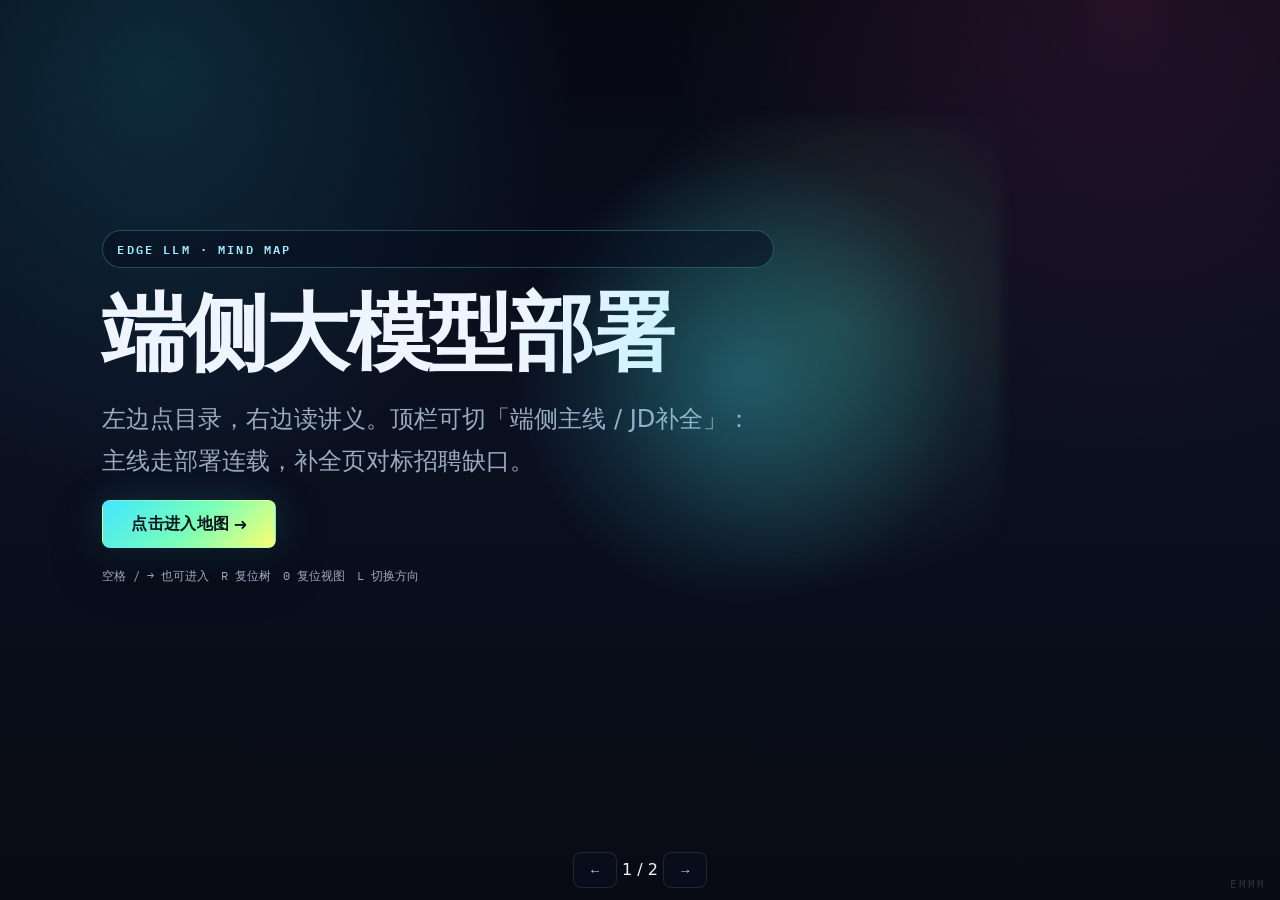
==== commit f3a83479: "Hide the finance entry as a faint EMMM in the bottom-right corner. Co-authored-by: Russshare <Riddle" ====
--- a/index.html
+++ b/index.html
@@ -751,22 +751,18 @@
 }
 .curr-tab:hover:not(.on) { color: var(--accent-bright); }
 
-.curr-link {
-    flex: 0 0 auto;
-    display: inline-flex;
-    align-items: center;
-    margin-right: 10px;
-    border: 1px solid var(--glass-border);
-    background: var(--glass);
-    border-radius: var(--radius-sm);
-    color: var(--text-muted);
-    font: 600 12px/1 var(--font-mono);
-    padding: 8px 14px;
+.emmm {
+    position: fixed;
+    right: 14px;
+    bottom: 10px;
+    z-index: 40;
+    color: rgba(154, 170, 192, 0.22);
+    font: 500 11px/1 var(--font-mono);
+    letter-spacing: 0.18em;
     text-decoration: none;
-    letter-spacing: 0.02em;
-    backdrop-filter: blur(8px);
-}
-.curr-link:hover { color: var(--accent-bright); border-color: var(--accent-dim); }
+    user-select: none;
+}
+.emmm:hover { color: rgba(158, 238, 255, 0.55); }
 
 .pane-tabs { display: none; }
 .tool.pane-tab { min-height: 36px; }
@@ -967,7 +963,6 @@
       <div class="title-kicker reveal">EDGE LLM · MIND MAP</div>
       <h1 class="reveal">端侧大模型部署</h1>
       <p class="title-lead reveal">左边点目录，右边读讲义。顶栏可切「端侧主线 / JD补全」：主线走部署连载，补全页对标招聘缺口。</p>
-      <p class="title-lead reveal" style="margin-top:10px;font-size:0.95em"><a href="finance/" style="color:var(--accent-bright)">财务三栏 →</a> 持仓 · 每月财务 · 分析</p>
       <button class="enter-btn reveal" id="enterMap" type="button">点击进入地图 →</button>
       <div class="title-hint reveal">空格 / → 也可进入　R 复位树　0 复位视图　L 切换方向</div>
     </section>
@@ -980,7 +975,6 @@
           <button class="curr-tab on" id="tabMain" type="button" role="tab" aria-selected="true">端侧主线</button>
           <button class="curr-tab" id="tabJd" type="button" role="tab" aria-selected="false">JD补全</button>
         </div>
-        <a class="curr-link" href="finance/">财务</a>
         <div class="crumb" id="crumb">根节点</div>
         <div class="map-legend" aria-hidden="true">
           <span><i class="dot"></i>普通</span>
@@ -1032,6 +1026,7 @@
   </main>
 </div>
 
+<a class="emmm" href="finance/">EMMM</a>
 <nav class="deck-controls" aria-label="slides">
   <button type="button" id="prevSlide">←</button>
   <span id="pageLabel">1 / 2</span>
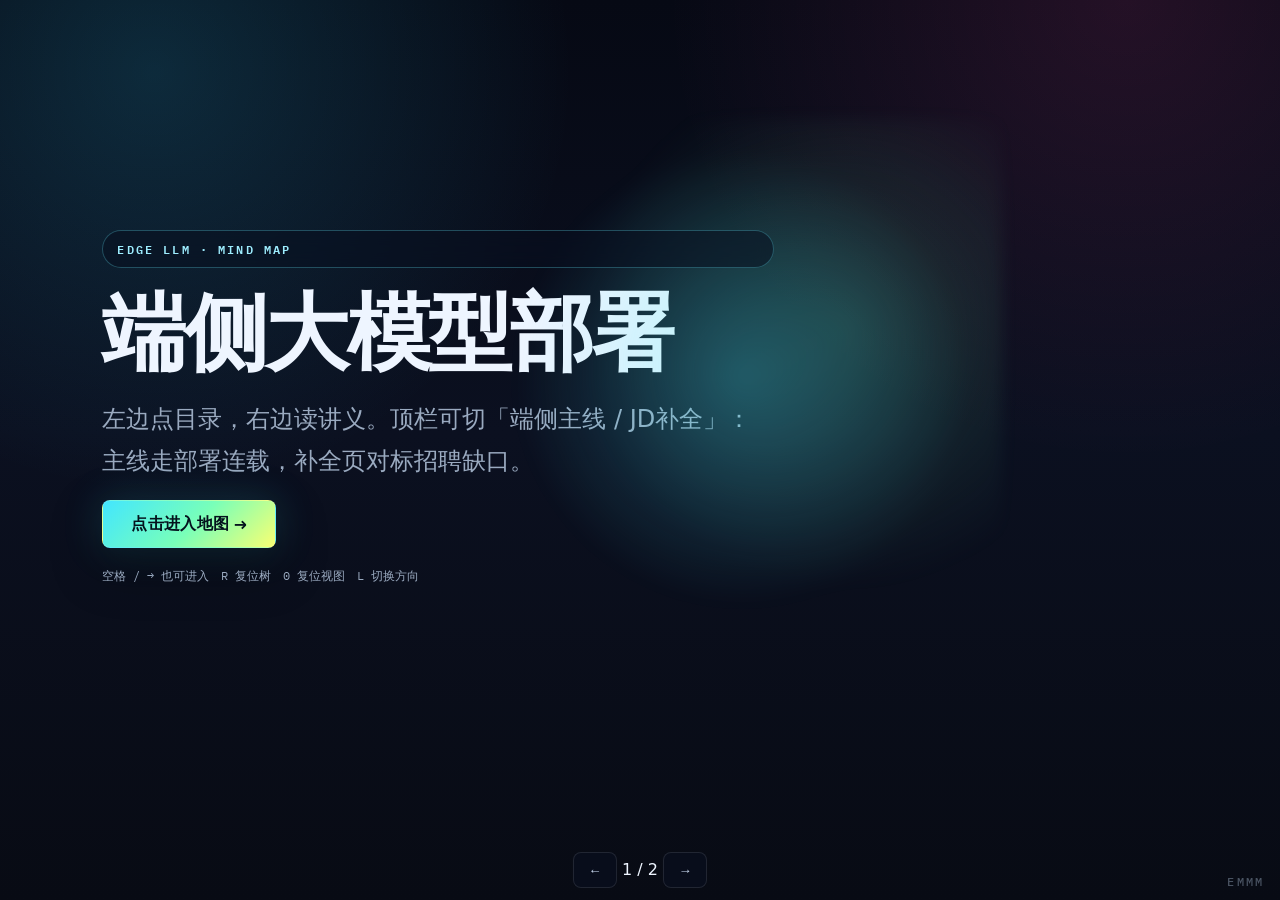
==== commit 9adea906: "Make the corner EMMM link a bit easier to spot. Co-authored-by: Russshare <RiddleGo@users.noreply.gi" ====
--- a/index.html
+++ b/index.html
@@ -1,1578 +1,1578 @@
-<!DOCTYPE html>
-<html lang="zh-CN" class="fluid">
-<head>
-<meta charset="UTF-8" />
-<meta name="viewport" content="width=device-width, initial-scale=1.0, viewport-fit=cover" />
-<meta name="theme-color" content="#060914" />
-<meta name="mobile-web-app-capable" content="yes" />
-<title>端侧大模型部署 · 思维导图</title>
-<link rel="preconnect" href="https://fonts.googleapis.com" />
-<link rel="preconnect" href="https://fonts.gstatic.com" crossorigin />
-<link href="https://fonts.googleapis.com/css2?family=IBM+Plex+Mono:wght@400;500;600&family=IBM+Plex+Sans+SC:wght@400;500;600;700&family=Space+Grotesk:wght@600;700&display=swap" rel="stylesheet" />
-<style>
-/* === THEME: Gallery Night (inspired by gpt-image2.canghe.ai) === */
-:root {
-    --stage-bg: #060914;
-    --slide-bg: #060914;
-    --bg-primary: #060914;
-    --grid-line: rgba(103, 232, 249, 0.04);
-    --accent: #42e6ff;
-    --accent-bright: #9eeeff;
-    --accent-dim: rgba(103, 232, 249, 0.28);
-    --accent-glow: rgba(47, 211, 255, 0.22);
-    --accent-mint: #78ffb9;
-    --key-1: #ffd1a8;
-    --key-2: #ff78ad;
-    --key-1-bg: rgba(255, 209, 168, 0.12);
-    --key-2-bg: rgba(255, 120, 173, 0.13);
-    --bridge: #8ef6ff;
-    --text-primary: #eef5ff;
-    --text-muted: #9aaac0;
-    --text-leaf: #c9d8ef;
-    --node-bg: rgba(9, 15, 32, 0.72);
-    --node-active: rgba(103, 232, 249, 0.12);
-    --glass: rgba(9, 15, 32, 0.68);
-    --glass-border: rgba(255, 255, 255, 0.1);
-    --danger: #9eeeff;
-    --font-display: "Space Grotesk", "IBM Plex Sans SC", sans-serif;
-    --font-body: "IBM Plex Sans SC", "Noto Sans SC", ui-sans-serif, system-ui, sans-serif;
-    --font-mono: "IBM Plex Mono", ui-monospace, monospace;
-    --fs-root: 28px;
-    --fs-chapter: 16px;
-    --fs-topic: 15px;
-    --fs-term: 14px;
-    --fs-label: 12px;
-    --fs-detail-title: 22px;
-    --reader-w: 520px;
-    --fs-detail-body: 17.5px;
-    --radius: 12px;
-    --radius-sm: 8px;
-    --col-gap: 18px;
-    --node-gap: 8px;
-    --node-inactive-opacity: 0.78;
-    --ease-out-expo: cubic-bezier(0.16, 1, 0.3, 1);
-    --duration-normal: 0.45s;
-}
-
-* { margin: 0; padding: 0; box-sizing: border-box; }
-
-/* ===========================================
-   FIXED 16:9 STAGE: MANDATORY BASE STYLES
-   Include this ENTIRE file in every presentation.
-   Slides are authored at 1920×1080 and scaled as a whole.
-   =========================================== */
-
-/* 1. Lock the browser viewport */
-html,
-body {
-    width: 100%;
-    height: 100%;
-    margin: 0;
-    overflow: hidden;
-    background: var(--stage-bg, #000);
-    font-family: var(--font-body);
-    color: var(--text-primary);
-    -webkit-font-smoothing: antialiased;
-    text-rendering: optimizeLegibility;
-}
-
-/* 2. Full-window deck viewport */
-.deck-viewport {
-    position: fixed;
-    inset: 0;
-    overflow: hidden;
-    background: var(--stage-bg, #000);
-}
-
-/* 3. Fixed 16:9 design canvas.
-   JavaScript sets transform: translate(...) scale(...). */
-.deck-stage {
-    position: absolute;
-    left: 0;
-    top: 0;
-    width: 1920px;
-    height: 1080px;
-    overflow: hidden;
-    transform-origin: 0 0;
-    background: var(--slide-bg, #fff);
-}
-
-/* 4. Slides stack inside the fixed stage.
-   Content must be laid out at 1920×1080, not reflowed per device. */
-.slide {
-    position: absolute;
-    inset: 0;
-    width: 1920px;
-    height: 1080px;
-    overflow: hidden;
-    display: block;
-    visibility: hidden;
-    opacity: 0;
-    pointer-events: none;
-    background: var(--slide-bg, #fff);
-}
-
-.slide.active,
-.slide.visible {
-    visibility: visible;
-    opacity: 1;
-    pointer-events: auto;
-    z-index: 1;
-}
-
-/* 5. Keep media inside authored slide bounds */
-img,
-video,
-canvas,
-svg {
-    max-width: 100%;
-    max-height: 100%;
-}
-
-/* 6. Presentation chrome stays outside the slide design system */
-.deck-controls {
-    position: fixed;
-    left: 50%;
-    bottom: 22px;
-    transform: translateX(-50%);
-    z-index: 1000;
-}
-
-/* 7. Print one fixed-size slide per page */
-@media print {
-    html,
-    body {
-        width: 1920px;
-        height: auto;
-        overflow: visible;
-        background: #fff;
-    }
-
-    .deck-viewport {
-        position: static;
-        overflow: visible;
-        background: #fff;
-    }
-
-    .deck-stage {
-        position: static;
-        width: auto;
-        height: auto;
-        transform: none !important;
-        background: none;
-    }
-
-    .slide {
-        position: relative;
-        display: block !important;
-        visibility: visible !important;
-        opacity: 1 !important;
-        pointer-events: auto !important;
-        width: 1920px;
-        height: 1080px;
-        break-after: page;
-        page-break-after: always;
-    }
-
-    .slide:last-child {
-        break-after: auto;
-        page-break-after: auto;
-    }
-
-    .deck-controls {
-        display: none !important;
-    }
-}
-
-/* 8. Reduced motion */
-@media (prefers-reduced-motion: reduce) {
-    *,
-    *::before,
-    *::after {
-        animation-duration: 0.01ms !important;
-        transition-duration: 0.2s !important;
-    }
-}
-
-/* === GRID STAGE === */
-.slide {
-    font-family: var(--font-body);
-    color: var(--text-primary);
-    background-color: var(--bg-primary);
-    background-image:
-        radial-gradient(circle at 12% 8%, rgba(47, 211, 255, 0.16), transparent 420px),
-        radial-gradient(circle at 88% 0%, rgba(255, 73, 167, 0.12), transparent 460px),
-        linear-gradient(180deg, #060914 0%, #0b1020 48%, #080b14 100%),
-        linear-gradient(var(--grid-line) 1px, transparent 1px),
-        linear-gradient(90deg, var(--grid-line) 1px, transparent 1px);
-    background-size: auto, auto, auto, 56px 56px, 56px 56px;
-}
-
-.reveal {
-    opacity: 0;
-    transform: translateY(24px);
-    transition: opacity var(--duration-normal) var(--ease-out-expo),
-                transform var(--duration-normal) var(--ease-out-expo);
-}
-.slide.visible .reveal { opacity: 1; transform: none; }
-.slide.visible .reveal:nth-child(1) { transition-delay: 0.05s; }
-.slide.visible .reveal:nth-child(2) { transition-delay: 0.14s; }
-.slide.visible .reveal:nth-child(3) { transition-delay: 0.24s; }
-.slide.visible .reveal:nth-child(4) { transition-delay: 0.34s; }
-
-/* === TITLE SLIDE === */
-.title-slide .glow {
-    position: absolute;
-    width: 720px; height: 720px;
-    left: 58%; top: 42%;
-    transform: translate(-50%, -50%);
-    background:
-        radial-gradient(circle, rgba(66, 230, 255, 0.28), transparent 62%),
-        radial-gradient(circle at 70% 40%, rgba(120, 255, 185, 0.16), transparent 55%);
-    pointer-events: none;
-    filter: blur(8px);
-}
-.title-kicker {
-    position: absolute; left: 88px; top: 88px;
-    display: inline-flex; align-items: center; gap: 8px;
-    font-family: var(--font-mono);
-    letter-spacing: 0.18em; font-size: 12px; font-weight: 600;
-    color: var(--accent-bright);
-    padding: 8px 14px;
-    border-radius: 999px;
-    border: 1px solid rgba(103, 232, 249, 0.28);
-    background: rgba(9, 15, 32, 0.55);
-    backdrop-filter: blur(10px);
-}
-.title-slide h1 {
-    position: absolute; left: 88px; top: 280px;
-    font-family: var(--font-display); font-weight: 700;
-    font-size: 92px; line-height: 1.08; letter-spacing: -0.03em;
-    max-width: 1100px;
-    color: var(--text-primary);
-}
-.title-lead {
-    position: absolute; left: 88px; top: 540px;
-    font-family: var(--font-body); font-weight: 400;
-    font-size: 22px; color: var(--text-muted);
-    max-width: 720px; line-height: 1.75;
-}
-.enter-btn {
-    position: absolute; left: 88px; bottom: 156px;
-    border: 1px solid rgba(255, 255, 255, 0.14);
-    background: linear-gradient(135deg, #42e6ff, #78ffb9 52%, #f9ff72);
-    color: #04121d;
-    font: 800 16px/1 var(--font-display);
-    padding: 16px 28px; cursor: pointer; letter-spacing: 0.02em;
-    border-radius: var(--radius-sm);
-    box-shadow: 0 18px 50px rgba(0, 0, 0, 0.35), 0 0 40px rgba(57, 232, 255, 0.18);
-    transition: transform 0.2s ease, filter 0.2s ease;
-}
-.enter-btn:hover { filter: brightness(1.06); transform: translateY(-1px); }
-.title-hint {
-    position: absolute; right: 88px; bottom: 96px;
-    font-family: var(--font-mono);
-    font-size: 12px; line-height: 1.65;
-    color: var(--text-muted); max-width: 420px; text-align: right;
-    opacity: 0.85;
-}
-
-/* === MAP SLIDE — reading-first === */
-.map-top {
-    position: absolute; left: 36px; right: 36px; top: 14px; height: 52px;
-    display: flex; align-items: center; gap: 10px; z-index: 6;
-}
-.map-top h2 {
-    flex: 0 0 auto;
-    font-family: var(--font-display); font-size: 24px; font-weight: 800;
-    letter-spacing: -0.01em; margin-right: 10px; color: var(--text-primary);
-}
-.crumb {
-    flex: 1 1 auto; min-width: 0;
-    font-family: var(--font-body); font-size: 14px; font-weight: 400;
-    color: var(--text-muted); line-height: 1.4;
-    white-space: nowrap; overflow: hidden; text-overflow: ellipsis;
-    margin-right: 8px;
-}
-.tool {
-    flex: 0 0 auto; white-space: nowrap;
-    border: 1px solid var(--glass-border); background: var(--glass);
-    color: var(--text-leaf); font: 500 12px/1 var(--font-mono);
-    padding: 8px 12px; cursor: pointer;
-    border-radius: var(--radius-sm);
-    backdrop-filter: blur(8px);
-    transition: border-color 0.2s ease, color 0.2s ease, background 0.2s ease;
-}
-.tool.on, .tool:hover {
-    border-color: rgba(103, 232, 249, 0.55);
-    color: var(--accent-bright);
-    background: rgba(103, 232, 249, 0.1);
-}
-
-.map-hint {
-    position: absolute; left: 36px; right: 36px; top: 66px;
-    font-family: var(--font-mono); font-size: 12px; font-weight: 400;
-    color: var(--text-muted); letter-spacing: 0.03em; line-height: 1.4;
-    opacity: 0.92; pointer-events: none; z-index: 6;
-}
-
-.map-legend {
-    flex: 0 0 auto;
-    display: flex; align-items: center; gap: 8px;
-    font-family: var(--font-mono); font-size: 11px;
-    color: var(--text-muted); white-space: nowrap; margin-right: 4px;
-}
-.map-legend .dot {
-    display: inline-block; width: 8px; height: 8px; border-radius: 50%;
-    margin-right: 3px; vertical-align: middle; background: var(--accent);
-}
-.map-legend .dot.key1 { background: var(--key-1); }
-.map-legend .dot.key2 { background: var(--key-2); }
-
-/* Left browser + splitter + right reader */
-.map-workspace {
-    position: absolute; left: 0; top: 90px; right: 0; bottom: 0;
-    display: grid;
-    grid-template-columns: minmax(280px, 1fr) 8px var(--reader-w, 520px);
-    gap: 0;
-    overflow: hidden;
-    background: transparent;
-}
-.map-workspace.is-resizing {
-    cursor: col-resize;
-    user-select: none;
-}
-.map-workspace.is-resizing * { cursor: col-resize !important; }
-.split-handle {
-    position: relative;
-    z-index: 4;
-    width: 8px;
-    margin: 0 -1px;
-    cursor: col-resize;
-    touch-action: none;
-    background: transparent;
-    border: none;
-    padding: 0;
-    align-self: stretch;
-}
-.split-handle::before {
-    content: "";
-    position: absolute;
-    top: 0; bottom: 0; left: 50%;
-    width: 1px;
-    transform: translateX(-50%);
-    background: rgba(103, 232, 249, 0.22);
-    transition: background 0.15s ease, box-shadow 0.15s ease, width 0.15s ease;
-}
-.split-handle:hover::before,
-.split-handle.is-dragging::before,
-.map-workspace.is-resizing .split-handle::before {
-    width: 2px;
-    background: var(--accent-bright);
-    box-shadow: 0 0 12px rgba(66, 230, 255, 0.35);
-}
-.split-handle::after {
-    content: "";
-    position: absolute;
-    top: 50%; left: 50%;
-    width: 3px; height: 36px;
-    transform: translate(-50%, -50%);
-    border-radius: 2px;
-    background: rgba(103, 232, 249, 0.4);
-    opacity: 0;
-    transition: opacity 0.15s ease;
-}
-.split-handle:hover::after,
-.split-handle.is-dragging::after {
-    opacity: 1;
-}
-.map-board {
-    position: relative;
-    overflow: auto;
-    cursor: default;
-    touch-action: pan-x pan-y;
-    user-select: none;
-    padding: 10px 16px 28px 36px;
-    scrollbar-width: thin;
-    scrollbar-color: var(--accent-dim) transparent;
-    overscroll-behavior: contain;
-    min-width: 0;
-}
-.map-board.space-pan { cursor: grab; }
-.map-board.is-panning { cursor: grabbing; }
-.map-board svg { max-width: none; max-height: none; }
-
-#mapCanvas {
-    position: relative;
-    left: 0; top: 0;
-    min-width: 100%;
-    min-height: 100%;
-    transform-origin: 0 0;
-}
-#wires {
-    position: absolute; inset: 0; width: 100%; height: 100%;
-    pointer-events: none; overflow: visible; opacity: 0.45;
-}
-.cols {
-    position: relative; left: 0; top: 4px;
-    display: flex; flex-direction: row; gap: var(--col-gap); align-items: flex-start;
-    width: max-content;
-    min-width: calc(100% - 20px);
-    height: auto;
-    overflow: visible;
-    padding-bottom: 16px;
-}
-.cols.ttb {
-    flex-direction: column; gap: 14px;
-    width: calc(100% - 20px);
-}
-.col {
-    flex: 0 0 auto; min-width: 220px;
-    display: none; flex-direction: column; gap: 8px;
-    opacity: 0; pointer-events: none;
-    transform: translateX(-14px);
-    transition: opacity 0.32s var(--ease-out-expo), transform 0.32s var(--ease-out-expo);
-}
-.col.show {
-    display: flex; opacity: 1; pointer-events: auto; transform: none;
-}
-#col0.show { width: 250px; min-width: 250px; max-width: 250px; }
-#col1.show { width: 292px; min-width: 292px; max-width: 292px; }
-#col2.show { width: 292px; min-width: 292px; max-width: 292px; }
-#col3.show { width: 400px; min-width: 400px; max-width: 420px; }
-.cols.ttb #col0.show,
-.cols.ttb #col1.show,
-.cols.ttb #col2.show,
-.cols.ttb #col3.show { width: 100%; min-width: 0; max-width: none; }
-.cols.ttb .col {
-    transform: translateY(-10px);
-    flex-direction: row; flex-wrap: wrap; align-content: flex-start;
-}
-.cols.ttb .col.show { transform: none; }
-
-.col-label {
-    font-family: var(--font-mono);
-    font-size: var(--fs-label); font-weight: 500;
-    letter-spacing: 0.1em; color: var(--accent-bright);
-    min-height: 18px; flex: 0 0 auto;
-    opacity: 0.88; line-height: 1.35; margin-bottom: 2px;
-}
-
-/* Directory cards: title only */
-.node {
-    border: 1px solid var(--glass-border);
-    background: var(--node-bg);
-    color: var(--text-leaf);
-    font-family: var(--font-body);
-    font-size: var(--fs-topic); font-weight: 500; line-height: 1.4;
-    padding: 11px 28px 11px 14px;
-    cursor: pointer;
-    text-align: left;
-    width: 100%;
-    position: relative;
-    border-radius: var(--radius-sm);
-    backdrop-filter: blur(6px);
-    transition: border-color 0.15s ease, background 0.15s ease, opacity 0.2s ease, box-shadow 0.2s ease;
-    word-break: break-word;
-    box-shadow: none;
-}
-.col.show .node:not(.active):not(.root-node) { opacity: var(--node-inactive-opacity); }
-.cols.ttb .node { width: auto; min-width: 190px; max-width: 320px; }
-.node:hover {
-    border-color: rgba(103, 232, 249, 0.45);
-    opacity: 1;
-    box-shadow: 0 8px 28px rgba(0, 0, 0, 0.22);
-}
-.node.active {
-    opacity: 1;
-    background: var(--node-active);
-    border-color: rgba(103, 232, 249, 0.62);
-    color: var(--text-primary);
-    font-weight: 600;
-    box-shadow: inset 0 0 0 1px rgba(103, 232, 249, 0.16), 0 10px 30px rgba(0, 0, 0, 0.25);
-}
-.node.key-1 {
-    border-color: rgba(251, 191, 36, 0.45);
-    border-left: 3px solid var(--key-1);
-}
-.node.key-2 {
-    border-color: rgba(251, 113, 133, 0.45);
-    border-left: 3px solid var(--key-2);
-}
-.node.key-1:hover { border-color: var(--key-1); }
-.node.key-2:hover { border-color: var(--key-2); }
-.node.key-1.active {
-    background: var(--key-1-bg);
-    border-color: var(--key-1);
-    color: #fffbeb;
-}
-.node.key-2.active {
-    background: var(--key-2-bg);
-    border-color: var(--key-2);
-    color: #fff1f2;
-}
-.node.key-1::before,
-.node.key-2::before {
-    position: absolute; top: 4px; left: 8px;
-    font-family: var(--font-mono);
-    font-size: 9px; font-weight: 600; line-height: 1;
-    letter-spacing: 0.04em; pointer-events: none; opacity: 0.85;
-}
-.node.key-1::before { content: "重点"; color: var(--key-1); }
-.node.key-2::before { content: "核心"; color: var(--key-2); }
-.node.key-1, .node.key-2 { padding-top: 16px; }
-
-.node.root-node {
-    font-family: var(--font-display); font-weight: 700;
-    font-size: 20px; line-height: 1.28;
-    padding: 18px 14px; text-align: center; min-height: 88px;
-    display: flex; flex-direction: column; align-items: center; justify-content: center;
-    border-radius: var(--radius);
-    border-color: rgba(103, 232, 249, 0.35);
-    box-shadow: 0 12px 40px rgba(0, 0, 0, 0.28);
-}
-.node.root-node .sub {
-    display: block !important;
-    margin-top: 8px;
-    font-family: var(--font-mono);
-    font-size: 11px; font-weight: 400;
-    color: var(--text-muted); line-height: 1.4;
-}
-.node .sub { display: none; }
-
-#list1 .node {
-    font-size: var(--fs-chapter); font-weight: 600;
-    padding: 10px 28px 10px 12px;
-}
-#list2 .node {
-    font-size: var(--fs-topic); font-weight: 500;
-    padding: 9px 28px 9px 12px;
-}
-#list3 .node {
-    font-size: var(--fs-term); font-weight: 400;
-    padding: 9px 12px;
-    display: block;
-    white-space: nowrap; overflow: hidden; text-overflow: ellipsis;
-}
-#list1 .node.key-1, #list1 .node.key-2,
-#list2 .node.key-1, #list2 .node.key-2,
-#list3 .node.key-1, #list3 .node.key-2 { padding-top: 16px; }
-
-#list1, #list2, #list3 {
-    max-height: calc(1080px - 220px);
-    overflow-y: auto; overflow-x: hidden;
-    padding-right: 4px;
-    scrollbar-width: thin;
-    scrollbar-color: var(--accent-dim) transparent;
-    overscroll-behavior: contain;
-}
-.node.has-kids::after {
-    content: "▸";
-    position: absolute; right: 10px; top: 50%;
-    transform: translateY(-50%);
-    color: var(--accent-bright); font-size: 11px;
-    font-family: var(--font-mono); opacity: 0.75;
-}
-.cols.ttb .node.has-kids::after { content: "▾"; top: 10px; transform: none; }
-.node, .pager, .tool { cursor: pointer; }
-.list {
-    display: flex; flex-direction: column; gap: var(--node-gap);
-    flex: 0 0 auto; overflow: visible;
-}
-.cols.ttb .list { flex-direction: row; flex-wrap: wrap; width: 100%; gap: 8px; }
-.l3-grid, .l3-grid {
-    display: grid; grid-template-columns: 1fr 1fr; gap: var(--node-gap);
-}
-.cols.ttb .l3-grid { grid-template-columns: repeat(3, 1fr); width: 100%; }
-
-/* Reader — primary reading surface */
-.reader {
-    border-left: 1px solid rgba(255, 255, 255, 0.06);
-    background:
-        linear-gradient(180deg, rgba(11, 16, 32, 0.92) 0%, rgba(7, 12, 26, 0.96) 100%);
-    padding: 22px 28px 28px;
-    overflow: hidden;
-    display: flex; flex-direction: column;
-    min-width: 0;
-    backdrop-filter: blur(12px);
-}
-.reader-label {
-    font-family: var(--font-mono);
-    font-size: 11px; font-weight: 600;
-    letter-spacing: 0.14em;
-    color: var(--accent-bright);
-    margin-bottom: 14px;
-    opacity: 0.92;
-    flex: 0 0 auto;
-}
-.detail {
-    border: none; background: transparent; padding: 0;
-    min-height: 0; max-height: none; max-width: 100%;
-    overflow-y: auto; overscroll-behavior: contain;
-    flex: 1 1 auto;
-    scrollbar-width: thin;
-    scrollbar-color: rgba(103, 232, 249, 0.35) transparent;
-}
-.detail h3 {
-    font-family: var(--font-display);
-    font-size: var(--fs-detail-title); font-weight: 700;
-    line-height: 1.35; margin-bottom: 16px;
-    color: var(--text-primary);
-    letter-spacing: -0.02em;
-}
-.detail > p {
-    font-family: var(--font-body);
-    font-size: var(--fs-detail-body);
-    line-height: 1.9; color: var(--text-leaf);
-    max-width: 38em;
-}
-.explain-block { margin-top: 0; max-width: 38em; }
-.explain-block strong {
-    color: #ffe1a8;
-    font-weight: 600;
-}
-.key-badge {
-    display: inline-block;
-    font-family: var(--font-mono);
-    font-size: 11px;
-    font-weight: 600;
-    letter-spacing: 0.12em;
-    padding: 3px 10px;
-    border-radius: 999px;
-    margin-bottom: 12px;
-}
-.key-badge.key-1 {
-    color: var(--key-1);
-    background: var(--key-1-bg);
-    border: 1px solid rgba(255, 209, 168, 0.35);
-}
-.key-badge.key-2 {
-    color: var(--key-2);
-    background: var(--key-2-bg);
-    border: 1px solid rgba(255, 120, 173, 0.35);
-}
-.explain-label {
-    font-family: var(--font-mono);
-    font-size: 11px; font-weight: 600;
-    letter-spacing: 0.12em;
-    color: var(--accent-bright);
-    margin: 26px 0 12px;
-    padding-bottom: 8px;
-    border-bottom: 1px solid rgba(103, 232, 249, 0.16);
-}
-.explain-label:first-child { margin-top: 0; }
-.explain-label.explain-bridge {
-    color: var(--bridge);
-    border-bottom-color: rgba(103, 232, 249, 0.22);
-}
-.explain-block p {
-    margin: 0 0 1.55em;
-    font-family: var(--font-body);
-    font-size: var(--fs-detail-body);
-    line-height: 1.9;
-    color: var(--text-leaf);
-}
-.explain-block p:last-child {
-    margin-bottom: 0;
-}
-.explain-block .bridge-text {
-    color: #b7f6ff;
-    margin-top: 18px;
-    padding-top: 14px;
-    border-top: 1px solid rgba(103, 232, 249, 0.18);
-}
-.explain-block .meta-line {
-    margin-top: 22px;
-    font-family: var(--font-mono);
-    font-size: 12px;
-    color: var(--text-muted);
-    line-height: 1.5;
-}
-.pager {
-    display: flex; gap: 8px; align-items: center;
-    font-family: var(--font-mono);
-    font-size: 12px; color: var(--text-muted);
-    margin-top: 4px;
-}
-
-
-.node.key-1 { border-color: rgba(251, 191, 36, 0.45); border-left: 3px solid var(--key-1); }
-.node.key-2 { border-color: rgba(251, 113, 133, 0.45); border-left: 3px solid var(--key-2); }
-.node.key-1:hover { border-color: var(--key-1); }
-.node.key-2:hover { border-color: var(--key-2); }
-.node.key-1.active { background: var(--key-1-bg); border-color: var(--key-1); color: #fffbeb; }
-.node.key-2.active { background: var(--key-2-bg); border-color: var(--key-2); color: #fff1f2; }
-.node.key-1::before, .node.key-2::before {
-    position: absolute; top: 4px; left: 8px;
-    font-family: var(--font-mono); font-size: 9px; font-weight: 600; line-height: 1;
-    letter-spacing: 0.04em; pointer-events: none; opacity: 0.85;
-}
-.node.key-1::before { content: "重点"; color: var(--key-1); }
-.node.key-2::before { content: "核心"; color: var(--key-2); }
-.node.key-1, .node.key-2 { padding-top: 16px; }
-#list1 .node.key-1, #list1 .node.key-2,
-#list2 .node.key-1, #list2 .node.key-2,
-#list3 .node.key-1, #list3 .node.key-2 { padding-top: 16px; }
-.node.has-kids::after {
-    content: "▸";
-    position: absolute; right: 10px; top: 50%;
-    transform: translateY(-50%);
-    color: var(--accent-bright); font-size: 11px;
-    font-family: var(--font-mono); opacity: 0.75;
-}
-.l3-grid {
-    display: grid; grid-template-columns: 1fr 1fr; gap: var(--node-gap);
-}
-
-/* === Curriculum tabs === */
-.curr-tabs {
-    flex: 0 0 auto;
-    display: inline-flex;
-    gap: 0;
-    margin-right: 10px;
-    border: 1px solid var(--glass-border);
-    background: var(--glass);
-    border-radius: var(--radius-sm);
-    overflow: hidden;
-    backdrop-filter: blur(8px);
-}
-.curr-tab {
-    border: 0;
-    background: transparent;
-    color: var(--text-muted);
-    font: 600 12px/1 var(--font-mono);
-    padding: 8px 14px;
-    cursor: pointer;
-    letter-spacing: 0.02em;
-}
-.curr-tab.on {
-    color: #04121d;
-    background: linear-gradient(135deg, #42e6ff, #78ffb9 70%);
-}
-.curr-tab:hover:not(.on) { color: var(--accent-bright); }
-
-.emmm {
-    position: fixed;
-    right: 14px;
-    bottom: 10px;
-    z-index: 40;
-    color: rgba(154, 170, 192, 0.22);
-    font: 500 11px/1 var(--font-mono);
-    letter-spacing: 0.18em;
-    text-decoration: none;
-    user-select: none;
-}
-.emmm:hover { color: rgba(158, 238, 255, 0.55); }
-
-.pane-tabs { display: none; }
-.tool.pane-tab { min-height: 36px; }
-
-/* Fluid layout: fill the real window instead of scaling a 1920×1080 canvas */
-html.fluid, html.fluid body {
-    overflow: hidden;
-    height: 100%;
-    height: 100dvh;
-}
-html.fluid .deck-viewport {
-    position: fixed;
-    inset: 0;
-}
-html.fluid .deck-stage {
-    position: relative;
-    width: 100% !important;
-    height: 100% !important;
-    transform: none !important;
-    overflow: hidden;
-}
-html.fluid .slide {
-    width: 100% !important;
-    height: 100% !important;
-    min-height: 0;
-}
-html.fluid .title-slide {
-    display: flex;
-    flex-direction: column;
-    justify-content: center;
-    padding: max(24px, env(safe-area-inset-top)) 8vw 12vh;
-    gap: 18px;
-}
-html.fluid .title-slide .glow {
-    width: min(90vw, 520px);
-    height: min(90vw, 520px);
-    top: 42%;
-}
-html.fluid .title-kicker,
-html.fluid .title-slide h1,
-html.fluid .title-lead,
-html.fluid .enter-btn,
-html.fluid .title-hint {
-    position: static;
-    max-width: 42rem;
-    text-align: left;
-}
-html.fluid .title-slide h1 {
-    font-size: clamp(36px, 8vw, 84px);
-    line-height: 1.12;
-}
-html.fluid .title-lead { font-size: clamp(16px, 2.4vw, 24px); }
-html.fluid .enter-btn {
-    align-self: flex-start;
-    min-height: 48px;
-    padding: 14px 28px;
-}
-html.fluid .title-hint { font-size: 12px; max-width: 28rem; }
-html.fluid #mapSlide {
-    display: flex;
-    flex-direction: column;
-    overflow: hidden;
-}
-html.fluid .map-top {
-    position: relative;
-    left: auto; right: auto; top: auto;
-    height: auto;
-    flex-wrap: wrap;
-    padding: 10px 16px;
-    padding-top: max(10px, env(safe-area-inset-top));
-    gap: 8px;
-    width: 100%;
-}
-html.fluid .map-hint {
-    position: relative;
-    left: auto; right: auto; top: auto;
-    padding: 0 16px 8px;
-}
-html.fluid .reader { min-height: 0; }
-html.fluid .deck-controls {
-    bottom: max(12px, env(safe-area-inset-bottom));
-}
-html.fluid .deck-controls button {
-    min-width: 44px;
-    min-height: 36px;
-    background: var(--glass);
-    color: var(--text-leaf);
-    border: 1px solid var(--glass-border);
-    border-radius: var(--radius-sm);
-    backdrop-filter: blur(8px);
-}
-
-@media (max-width: 900px) {
-    html.fluid .title-slide {
-        justify-content: flex-start;
-        overflow: auto;
-        padding-top: 18vh;
-    }
-    html.fluid .title-slide h1 { font-size: clamp(28px, 11vw, 48px); }
-    html.fluid .title-lead { font-size: 15px; }
-    html.fluid .map-legend,
-    html.fluid #btnLtr,
-    html.fluid #btnTtb,
-    html.fluid #btnView,
-    html.fluid .map-hint { display: none; }
-    html.fluid .pane-tabs {
-        display: inline-flex;
-        gap: 0;
-        border: 1px solid var(--accent-dim);
-        margin-left: auto;
-    }
-    html.fluid .map-top h2 { font-size: 18px; margin-right: 4px; }
-    html.fluid .map-workspace {
-        display: flex;
-        flex-direction: column;
-        grid-template-columns: none;
-    }
-    html.fluid .split-handle { display: none !important; }
-    html.fluid .map-board {
-        flex: 1 1 auto;
-        min-height: 0;
-        padding: 8px 12px 16px;
-    }
-    html.fluid .reader {
-        flex: 1 1 auto;
-        min-height: 0;
-        border-top: 1px solid rgba(103, 232, 249, 0.22);
-        padding-bottom: env(safe-area-inset-bottom);
-    }
-    html.fluid body.pane-tree .reader { display: none; }
-    html.fluid body.pane-read .map-board { display: none; }
-    html.fluid body.pane-read .split-handle { display: none; }
-    html.fluid #col0.show,
-    html.fluid #col1.show,
-    html.fluid #col2.show,
-    html.fluid #col3.show {
-        width: 100%;
-        min-width: 0;
-        max-width: none;
-    }
-    html.fluid .cols {
-        flex-direction: column;
-        width: 100%;
-        min-width: 0;
-        gap: 12px;
-    }
-    html.fluid .cols.ttb .list,
-    html.fluid .list {
-        flex-direction: column;
-        flex-wrap: nowrap;
-        width: 100%;
-    }
-    html.fluid .cols.ttb .col,
-    html.fluid .col.show {
-        flex-direction: column;
-        flex-wrap: nowrap;
-        width: 100%;
-        max-width: none;
-        min-width: 0;
-    }
-    html.fluid .node {
-        min-height: 44px;
-        font-size: 15px;
-        padding: 10px 12px;
-        width: 100%;
-        max-width: none;
-        text-align: left;
-    }
-    html.fluid .map-top .curr-tabs { margin-right: auto; }
-    html.fluid #btnReset { margin-left: 0; }
-    html.fluid .crumb { display: none; }
-    html.fluid .explain-block p,
-    html.fluid .detail > p {
-        font-size: 16px;
-        max-width: none;
-    }
-    html.fluid .deck-controls { display: none; }
-}
-
-@media (min-width: 901px) and (max-width: 1280px) {
-    html.fluid .map-workspace {
-        grid-template-columns: minmax(220px, 1fr) 8px minmax(280px, 38vw);
-    }
-    html.fluid #col0.show { width: 200px; min-width: 180px; max-width: 220px; }
-    html.fluid #col1.show,
-    html.fluid #col2.show { width: 240px; min-width: 200px; max-width: 280px; }
-}
-
-</style>
-</head>
-<body class="pane-tree">
-<div class="deck-viewport">
-  <main class="deck-stage" id="deckStage">
-
-    <!-- SLIDE 0: TITLE -->
-    <section class="slide title-slide active" data-slide="0">
-      <div class="glow"></div>
-      <div class="title-kicker reveal">EDGE LLM · MIND MAP</div>
-      <h1 class="reveal">端侧大模型部署</h1>
-      <p class="title-lead reveal">左边点目录，右边读讲义。顶栏可切「端侧主线 / JD补全」：主线走部署连载，补全页对标招聘缺口。</p>
-      <button class="enter-btn reveal" id="enterMap" type="button">点击进入地图 →</button>
-      <div class="title-hint reveal">空格 / → 也可进入　R 复位树　0 复位视图　L 切换方向</div>
-    </section>
-
-    <!-- SLIDE 1: MAP -->
-    <section class="slide" data-slide="1" id="mapSlide">
-      <div class="map-top">
-        <h2>知识树</h2>
-        <div class="curr-tabs" role="tablist" aria-label="课程页">
-          <button class="curr-tab on" id="tabMain" type="button" role="tab" aria-selected="true">端侧主线</button>
-          <button class="curr-tab" id="tabJd" type="button" role="tab" aria-selected="false">JD补全</button>
-        </div>
-        <div class="crumb" id="crumb">根节点</div>
-        <div class="map-legend" aria-hidden="true">
-          <span><i class="dot"></i>普通</span>
-          <span>·</span>
-          <span><i class="dot key1"></i>重点</span>
-          <span>·</span>
-          <span><i class="dot key2"></i>核心</span>
-        </div>
-        <button class="tool on" id="btnLtr" type="button">从左到右</button>
-        <button class="tool" id="btnTtb" type="button">从上到下</button>
-        <button class="tool" id="btnReset" type="button">复位树</button>
-        <button class="tool" id="btnView" type="button" title="快捷键 0，或双击空白">复位视图</button>
-        <div class="pane-tabs" role="tablist" aria-label="手机视图">
-          <button class="tool pane-tab on" id="btnPaneTree" type="button">目录</button>
-          <button class="tool pane-tab" id="btnPaneRead" type="button">讲义</button>
-        </div>
-      </div>
-      <div class="map-hint">左侧点目录 · 列表内滚动 · 拖中间竖线调左右宽度 · 右侧读讲义</div>
-      <div class="map-workspace">
-      <div class="map-board" id="mapBoard">
-        <div id="mapCanvas">
-        <svg id="wires" viewBox="0 0 1920 988" preserveAspectRatio="none"></svg>
-        <div class="cols" id="cols">
-          <div class="col show" id="col0">
-            <div class="col-label">根 · 总览</div>
-            <button class="node root-node has-kids" id="rootNode" type="button" data-id="root" data-depth="0">端侧大模型部署<span class="sub">点开后按 1→2→3… 讲</span></button>
-          </div>
-          <div class="col" id="col1"><div class="col-label">章 · 1 2 3…</div><div class="list" id="list1"></div></div>
-          <div class="col" id="col2"><div class="col-label">主题 · 1.1 1.2…</div><div class="list" id="list2"></div></div>
-          <div class="col" id="col3">
-            <div class="col-label">知识点 · 1.1.1…</div>
-            <div class="l3-grid" id="list3"></div>
-            <div class="pager" id="pager"></div>
-          </div>
-        </div>
-        </div>
-      </div>
-      <button class="split-handle" id="splitHandle" type="button" aria-label="拖动调节左右宽度" title="拖动调节左右宽度"></button>
-      <aside class="reader" aria-label="讲义">
-        <div class="reader-label">讲义 · 是什么 / 作用</div>
-        <div class="detail" id="detail">
-          <h3>从左边开始</h3>
-          <p>点根节点 → 选一章 → 选主题 → 选知识点。目录只负责导航，说明都在右侧阅读。</p>
-        </div>
-      </aside>
-    </div>
-    </section>
-
-  </main>
-</div>
-
-<a class="emmm" href="finance/">EMMM</a>
-<nav class="deck-controls" aria-label="slides">
-  <button type="button" id="prevSlide">←</button>
-  <span id="pageLabel">1 / 2</span>
-  <button type="button" id="nextSlide">→</button>
-</nav>
-
-<script>
-/* === TREE DATA === */
-const TREE_MAIN = {"id":"root","t":"端侧大模型部署","d":"按岗位画像 → 能力分层 → 五层技能 → 面试考点展开。右侧讲义直接来自《端侧模型部署.md》原文。","kids":[{"id":"c1","t":"1 · 岗位画像：这个岗位到底在做什么？","d":"端侧 AI 模型/推理部署工程师（全栈/量产方向）的核心职责，可拆成六块。\n\n要求：C/C++/Python；PyTorch/ONNX；ARM/GPU/NPU 至少一类；懂体系结构/编译/OS；有端侧量产经验。\n\n加分：端侧 LLM/VLM 落地、手机/车机/IoT/机器人量产、芯片原厂/开源社区。\n\n一句话 JD：负责端侧 AI 模型轻量化、推理引擎与编译、硬件适配部署、性能功耗调优、评测工具链、端云协同与安全合规，推动模型在端侧量产落地。\n\n模型算法与轻量化：蒸馏、剪枝、量化/QAT、稀疏化、NAS、端侧微调；覆盖 LLM/VLM、KV Cache、投机解码、多模态。\n\n推理引擎与编译：Runtime、图优化、算子融合、自定义算子、内存复用、调度；ONNX/TFLite/MNN/TVM/TensorRT/llama.cpp 等。\n\n硬件适配与部署：CPU/GPU/NPU/DSP/ASIC，Android/iOS/Linux/RTOS/车机/IoT，芯片 SDK 与跨端兼容。\n\n性能/功耗/内存调优：时延、吞吐、内存、带宽、功耗、热、包体；Profiling、瓶颈定位、端到端优化。\n\n评测与工具链：精度/性能/功耗/稳定性/兼容性评测，Benchmark、自动化测试、回归、CI/CD。\n\n端云协同与工程化：端云分工、OTA、灰度、A/B、SDK/API、版本管理；安全隐私合规、数据闭环、产品 SLA 与量产。","kids":[],"w":"给学习路径一个章节锚点。","b":"","k":0},{"id":"c2","t":"2 · 能力分层图谱：从初级到专家的技术进阶","d":"分级画像是**能力栈累加**：初级先掌握什么，中级在初级全部能力之上再掌握什么，高级在中级全部能力之上再掌握什么。","kids":[{"id":"c2-1","t":"2.1 · 初级：能跑通","d":"初级掌握：\n\n编程 — 熟练掌握 C/C++ 或 Python，具备良好的数据结构与算法基础\n\n理论 — 理解 Transformer/LLM 基础原理及推理流程，熟悉 Attention、KV Cache、Prefill/Decode\n\n框架 — 熟悉至少一种推理框架（TensorRT、MNN、ONNX Runtime 等），有模型转换、真机部署与功能调试实践\n\n约束意识 — 了解端侧功耗、内存、热、包体等基本约束\n\n合规意识 — 了解数据不出端、模型加密、隐私合规等基本概念\n\n特征 — 能独立完成模型转换、真机部署与基本功能调试；主要停留在调用转换脚本与工具链 API，尚未深入底层性能/精度根因定位\n\n起什么作用：定义入门基线，筛选“可培养”的端侧部署工程师。\n\n一句话：初级 = 能把模型在端侧跑起来。","kids":[],"w":"定义入门基线，筛选“可培养”的端侧部署工程师","b":"","k":0},{"id":"c2-2","t":"2.2 · 中级：在初级之上，能定位与优化","d":"中级在初级全部能力之上，再掌握：\n\n核心能力 — 独立完成模型适配、功能调试和底层性能问题定位；熟练使用 PyTorch，理解计算图、张量处理机制及算子实现\n\n量化 — 熟练 PTQ/QAT，熟悉 QNN SDK 等工具链（模型转换/量化/性能分析），能系统性排查量化精度劣化\n\n平台 — 有高通 8155/8295、地平线 BPU、NVIDIA Jetson 等至少一类平台实战经验，理解目标硬件架构约束\n\n调优 — 理解算子融合与布局优化原理，能定位“哪个 Pass 吃了我的精度/性能”；能把 Roofline 分析落地为优化方向选择\n\n端侧约束 — 能结合功耗、内存、热、带宽、包体约束做实际调优\n\n合规与闭环 — 能落地安全隐私合规要求，理解数据闭环与端侧反馈机制\n\n端侧 LLM/VLM — 能完成端侧 LLM/VLM 的基础部署与推理优化\n\n特征 — 从“会跑通”进入“会定位、会优化、会交付”\n\n起什么作用：定义团队主力标准，承上启下；既能独立交付，又能定位精度/性能根因，是端侧量产核心战力。\n\n一句话：中级 = 初级 + 能定位根因、能系统调优、能量产交付。","kids":[],"w":"定义团队主力标准，承上启下；既能独立交付，又能定位精度/性能根因，是端侧量产核心战力","b":"","k":0},{"id":"c2-3","t":"2.3 · 高级/专家：在中级之上，能定义与攻坚","d":"高级/专家在中级全部能力之上，再掌握：\n\n系统能力 — 精通“端-边缘-云”协同架构；具备编译器/运行时/算子库全栈优化能力\n\n架构能力 — 定义边缘智能技术战略与路线，定义推理 SLA 指标体系；主导从 0 到 1 的产品落地\n\n技术深度 — 能编写推理引擎优化 Pass 并论证等价性；能编写高性能 CUDA Kernel/Triton 算子、TensorRT Plugin、NPU 自定义算子，解决“最后一公里”问题\n\n端侧大模型专项 — 主导端侧 LLM/VLM 系统级优化，解决内存墙、带宽墙、功耗墙\n\n体系化能力 — 定义安全合规体系、数据闭环体系、端云协同与 OTA 迭代体系\n\n量产与战略 — 定义量产 SLA、跨设备兼容矩阵、团队技术战略与路线\n\n影响力 — 有开源项目贡献（vLLM/SGLang 等）、顶会论文（MLSys/ASPLOS/OSDI/NeurIPS）、专利布局者优先\n\n特征 — 从“会定位、会优化”进入“会定义、会攻坚、会引领”\n\n起什么作用：定义技术天花板和方向；负责战略、标准、难点攻坚与外部影响力，是团队技术领军角色。\n\n一句话：高级/专家 = 中级 + 能写 Pass/算子、能定架构、能带方向、能影响行业。","kids":[],"w":"定义技术天花板和方向；负责战略、标准、难点攻坚与外部影响力，是团队技术领军角色","b":"","k":0},{"id":"c2-4","t":"2.4 · 分水岭判据（递进累加版）","d":"初级：会调框架 API 和 trtexec 参数，能跑通、能调试。\n\n中级：在初级之上，理解融合与布局优化原理，能定位精度/性能根因，能结合功耗/内存/热/包体做调优。\n\n高级/专家：在中级之上，能写 Pass、写算子、论证等价性，能定义端云协同架构、SLA 体系和量产路线。\n\n是否内化“推理引擎即编译器”的心智模型，直接决定问题定位的深度。\n\n是否具备“端侧系统级权衡”能力，直接决定能否从工程师走向专家。\n\n一句话：初级会跑通 → 中级会定位和优化 → 高级会定义和攻坚。","kids":[],"w":"弄清「分水岭判据（递进累加版）」，排障和选型时才知道该动哪一环。","b":"","k":0}],"w":"给学习路径一个章节锚点。","b":"","k":0},{"id":"c3","t":"3 · 技能图谱总览：五层递进结构","d":"端侧推理优化有明确依赖链，但不是纯线性目录：\n\n**算什么 → 怎么变小/少算 → 怎么变快（软件侧）→ 怎么变快（硬件侧）→ 怎么落地/演进**\n\n建议按五层递进掌握，同时用「端侧约束 + 评测权衡」横切贯穿。\n\n第三层与第四层不是简单先后，而是软硬协同：编译栈要硬件感知，硬件能力要靠运行时和框架释放。推荐路径 **1 → 2 → 3/4 → 5**，横切评测始终贯穿；三四层可并行，但都依赖一二层基础。每学一层，都要回到真实端侧设备做 profiling 和权衡。\n\n一句话：端侧推理优化 = 在端侧约束下，用模型高效化 + 软硬协同 + 系统工程，逼近精度、延迟、内存、功耗的最优权衡。","kids":[{"id":"c3-1","t":"3.1 · 第一层 · 大模型推理原理（算什么）","d":"核心问题：模型到底在算什么，瓶颈在哪？\n\n关键知识：Transformer、Attention、FFN、自回归生成、prefill/decode、KV Cache、算力/访存、延迟/吞吐。\n\n掌握标志：能解释 decode 为什么常是 memory-bound，能估算 KV Cache 和单 token 成本。","kids":[],"w":"弄清「第一层 · 大模型推理原理（算什么）」，排障和选型时才知道该动哪一环。","b":"","k":0},{"id":"c3-2","t":"3.2 · 第二层 · 模型高效化与压缩量化（变小、少算、保精度）","d":"核心问题：如何在不显著掉精度的前提下，降低参数量、计算量和内存？\n\n关键知识：量化（PTQ/QAT、INT8/INT4、GPTQ/AWQ/SmoothQuant）、剪枝、稀疏、蒸馏、低秩分解、权重共享、MoE、结构优化。\n\n掌握标志：能针对端侧场景选择量化/压缩方案，并评估精度、延迟、内存、功耗的权衡。","kids":[],"w":"弄清「第二层 · 模型高效化与压缩量化（变小、少算、保精度）」，排障和选型时才知道该动哪一环。","b":"","k":0},{"id":"c3-3","t":"3.3 · 第三层 · 推理框架与 AI 编译栈（软件侧变快）","d":"核心问题：模型如何高效映射到设备并跑起来？\n\n关键知识：推理引擎（llama.cpp、MNN、NCNN、TFLite、ONNX Runtime、TensorRT、OpenVINO、ExecuTorch 等）、AI 编译（TVM、MLIR、IREE 等）、图优化、算子融合、内存规划、KV Cache 管理、连续批处理、投机解码、后端调度。\n\n掌握标志：能定位瓶颈在模型、框架、算子、内存还是调度。","kids":[],"w":"弄清「第三层 · 推理框架与 AI 编译栈（软件侧变快）」，排障和选型时才知道该动哪一环。","b":"","k":0},{"id":"c3-4","t":"3.4 · 第四层 · 硬件体系结构与性能方法论（硬件侧变快）","d":"核心问题：硬件凭什么快，为什么有时快不起来？\n\n关键知识：CPU/GPU/NPU/DSP、异构计算、内存层级、带宽、缓存、Roofline、算力利用率、功耗与热、算子硬件映射、量化指令、并行与流水线。\n\n掌握标志：能用 Roofline 判断 memory-bound/compute-bound，能解释 NPU 对某些算子不友好的原因。","kids":[],"w":"弄清「第四层 · 硬件体系结构与性能方法论（硬件侧变快）」，排障和选型时才知道该动哪一环。","b":"","k":0},{"id":"c3-5","t":"3.5 · 第五层 · 系统工程与前沿方向（落地与演进）","d":"核心问题：如何把端侧 AI 做成稳定、可更新、可运营的系统？\n\n关键知识：端侧部署、端云协同、模型更新、监控回归、安全隐私、合规、多模态、Agent、RAG、长上下文、个性化、联邦学习、端侧 LLM OS。\n\n掌握标志：能设计一个端侧 AI 功能从模型选型、优化、部署到监控迭代的闭环。","kids":[],"w":"弄清「第五层 · 系统工程与前沿方向（落地与演进）」，排障和选型时才知道该动哪一环。","b":"","k":0},{"id":"c3-6","t":"3.6 · 横切 · 端侧约束与评测权衡","d":"端侧约束：算力、内存、存储、带宽、功耗、发热、成本、隐私、时延。\n\n评测维度：精度、延迟、吞吐、内存、功耗、发热、成本、体验。\n\n方法：真实设备 profiling、基准测试、消融实验、A/B、回归测试。\n\n原则：端侧优化本质是多目标约束优化，没有免费午餐。","kids":[],"w":"弄清「横切 · 端侧约束与评测权衡」，排障和选型时才知道该动哪一环。","b":"","k":0}],"w":"给学习路径一个章节锚点。","b":"","k":0},{"id":"c4","t":"4 · 大模型推理核心优化技术","d":"这是2025年后新增的核心要求，JD中反复出现的关键词包括Transformer架构、KV Cache、Prefill/Decode分离、投机推理等。但JD只列关键词，实际工作与面试考察的是深层机制。","kids":[{"id":"c4-1","t":"4.1 · Transformer架构与KV Cache基础","d":"**Transformer架构** — 理解Attention机制（QKV计算、缩放因子）、FFN结构、位置编码\n\n**KV Cache** — 理解自回归解码时K/V的存储与复用机制，以及MQA/GQA等变体对Cache规模的压缩\n\n**Prefill/Decode分离** — 地平线要求\"构建UCP加速库并与vLLM等主流框架深度适配，优化KVCache复用与Prefill-Decode分离技术\"","kids":[],"w":"弄清「Transformer架构与KV Cache基础」，排障和选型时才知道该动哪一环。","b":"","k":0},{"id":"c4-2","t":"4.2 · KV Cache管理进阶","d":"PagedAttention：借鉴OS虚拟内存分页机制，将KV Cache按固定大小block（如16 slot）分页管理，逻辑连续、物理离散，近乎消除内部/外部碎片，显存利用率从~30%提升至90%+；block table实现逻辑→物理映射，支持copy-on-write，是Prefix Caching的基础设施。\n\nKV Cache量化：INT8 KV近乎无损，FP8（E4M3）在Hopper/新NPU上是甜点位；per-channel/per-head scale优于per-tensor；K比V对量化更敏感（K含RoPE旋转后的位置信息，幅度波动大）。\n\nMLA（Multi-head Latent Attention，DeepSeek）：将K/V投影到低秩latent（如512维），KV Cache只存latent向量+少量解耦RoPE的key，压缩比达~93%；推理时将上投影矩阵\"吸收\"进Wq/Wo，避免解压回显存。深层问题：RoPE对key做位置相关旋转，破坏了latent的低秩可吸收性，故需单独缓存\"解耦RoPE key\"。\n\n端侧KV预算计算（面试必考）：`KV字节 = 2 × layers × kv_heads × head_dim × dtype_size × seq_len × batch`。例：7B GQA模型（32层、8 KV头、128维、FP16）1条64K上下文≈1GB——在8GB端侧设备上，KV预算必须与权重、激活、系统驻留统筹排布。\n\nCPU offload/swap：以换页方式把冷block移到内存，代价是总线带宽成为新瓶颈。\n\n前沿趋势：KV分层存储（NPU→CPU→SSD，vLLM/SGLang prefix cache + LMCache路线）、FP4/2bit KV（KIVI）、原生稀疏注意力（NSA）直接砍掉Cache增长、端侧\"预算驱动\"的上下文截断策略。","kids":[],"w":"弄清「KV Cache管理进阶」，排障和选型时才知道该动哪一环。","b":"","k":0},{"id":"c4-3","t":"4.3 · 调度与批处理","d":"**Continuous Batching** — 在iteration级调度，每步完成后新请求立即插入、完成请求立即退出，比static batching吞吐提升数倍；调度器核心是slot管理与抢占策略\n\n**Chunked Prefill** — 将长prompt切成chunk与decode混排，消除\"prefill独占导致decode停顿\"的TPOT毛刺；chunk大小是TTFT与TPOT的权衡旋钮\n\n**CUDA Graph静态化** — decode阶段每步只算1 token，kernel launch开销（几十个kernel × μs级launch延迟）占比可达30%+；将整步decode capture成静态图一次launch，前提是形状静态——这是PagedAttention block数必须padding到固定值的原因。局限：动态shape需按shape bucket（batch=1/2/4/8）缓存多张graph或padding；动态控制流需编译期确定\n\n**P/D分离的端侧映射** — 单SoC上NPU负责decode、GPU/CPU协处理prefill，本质是算力/带宽特性错配的利用","kids":[],"w":"弄清「调度与批处理」，排障和选型时才知道该动哪一环。","b":"","k":0},{"id":"c4-4","t":"4.4 · 注意力与算子优化","d":"FlashAttention核心思想：tiling分块计算 + online softmax（running max/sum，无需先遍历整行）+ 中间结果全程驻留SRAM，把HBM访问从O(N²)降到O(N²·d/M)，显存从O(N²)降至O(N)——实现精确注意力的IO感知加速，也证明\"**融合可以改变算法复杂度**\"，是fused kernel设计的教科书案例。FA2优化并行度（seq维切分），FA3用Hopper TMA+WGMMA+异步softmax。\n\nPrefill/Decode二象性（必须能推导）：prefill批量处理prompt，GEMM大而饱满，compute-bound；decode逐token生成，每步只算1 token却要读全部权重，算术强度≈1 FLOP/byte，严重memory-bound——**decode优化=降字节（量化、投机解码）而非降FLOPs**。\n\n经典估算题：7B模型FP16、batch=1、600GB/s带宽 → 单步decode ≈ 14GB ÷ 600GB/s ≈ 23ms ≈ 43 tok/s。\n\nFlashDecoding：FA在decode（QLen=1）场景收益骤减（无O(N²)中间矩阵可省，瓶颈转为KV加载），需沿KV维切分并行。\n\nRoPE优化：预计算cos/sin表、与QKV投影算子融合（fused RoPE+GEMM）、NTK/YaRN外推时的频率重排。","kids":[],"w":"弄清「注意力与算子优化」，排障和选型时才知道该动哪一环。","b":"","k":0},{"id":"c4-5","t":"4.5 · 投机解码（Speculative Decoding）","d":"**范式** — 轻量draft模型/头连发k个候选token，target一次forward并行验证，接受前缀即一次产出多token；验证按target分布校正拒绝后的token，保证分布完全一致（无损）。\n\n**路线对比** — Medusa 在 target 模型加多个解码头+tree attention，零额外draft模型但头需微调；EAGLE/EAGLE-2 在 feature 层自回归draft，draft树每步基于target反馈重新构建，接受率显著高于token级draft，EAGLE-2引入上下文感知的动态draft树；MTP（Multi-Token Prediction）是 DeepSeek V3 原生，训练时即做多token预测，与主干共享表征，draft质量高，正在成为新模型标配（训练-推理协同设计）。\n\n**加速比** — ≈ `E[接受长度] / (1 + draft开销 + 验证开销比)`；接受率α=0.8、k=4时E[len]≈3.4，但draft串行自回归本身也耗时，实际加速2~3×为主流。关键结论：只在decode（memory-bound）下划算——target验证一次forward读一遍权重可验证k个token，字节摊薄；prefill投机毫无意义。batch增大时收益下降（大batch本身已摊薄权重读取，且验证造成负载不均）。\n\n深层考点：为什么验证k个token不违反因果性（tree attention mask）；拒绝后如何保证分布等价（从max(0, p_target−q_draft)重采样）。端侧趋势：draft常驻cache+target间歇唤醒的功耗友好模式、free speculative（n-gram/self-draft免额外模型）、接受率在线自适应。","kids":[],"w":"弄清「投机解码（Speculative Decoding）」，排障和选型时才知道该动哪一环。","b":"","k":0},{"id":"c4-6","t":"4.6 · MoE模型推理（2026重点）","d":"核心矛盾：激活稀疏（每token仅k/总专家数，如8/256）但权重必须全部可寻址——router的选择对每个token不可预知，显存占用是dense的数倍。服务端靠Expert Parallelism切多卡，端侧只能走Offload：专家权重驻留CPU内存/SSD，按router预测分层预取，命中率依赖热点专家倾斜的局部性。\n\nShared Expert：每token必经，承载通用知识，减少路由抖动。\n\n端侧挑战全览：内存墙（权重驻留）、router与专家GEMM的算子切换开销、batch内token路由分散导致专家GEMM变\"瘦矩阵\"（M极小、compute-bound劣化）、量化需按专家粒度做（expert-wise GPTQ/AWQ）。\n\nbatch=1时MoE的真实优势：带宽读取只涉及激活专家，若权重驻留内存则带宽收益真实存在。\n\n趋势：端侧原生小MoE（激活数百M~几B的edge MoE成为2026端侧标配路线）、专家量化+按热度LRU缓存（hot expert留NPU、cold expert留内存）、MTP×MoE×MLA三件套协同（DeepSeek范式被广泛复制）。","kids":[],"w":"弄清「MoE模型推理（2026重点）」，排障和选型时才知道该动哪一环。","b":"","k":0}],"w":"给学习路径一个章节锚点。","b":"","k":0},{"id":"c5","t":"5 · 模型压缩与量化","d":"","kids":[{"id":"c5-1","t":"5.1 · 基础技术栈","d":"技术；具体要求\nPTQ（训练后量化）；精通INT8/INT4量化流程，熟悉精度对齐方法\nQAT（量化感知训练）；理解伪量化节点插入、梯度缩放、STE（直通估计器）机制\n剪枝；结构化剪枝与非结构化剪枝，稀疏化加速\n知识蒸馏；大模型到小模型的能力迁移\n混合精度；FP16/INT8混合部署策略","kids":[],"w":"弄清「基础技术栈」，排障和选型时才知道该动哪一环。","b":"","k":0},{"id":"c5-2","t":"5.2 · 权重量化算法谱系（面试深水区）","d":"算法；核心思想；适用场景\nRTN；直接四舍五入映射，无误差补偿；INT8够用；≤4bit误差骤增\nGPTQ；基于Hessian的贪婪误差补偿——量化一个权重后，把误差\"分摊\"到同列未量化权重上（OBS/OBQ思想的批量加速版）；7B模型压到3bit仍可用\nAWQ；观察到约0.1%~1%的\"显著权重通道\"（激活outlier对应）需保护，通过per-channel缩放s在激活侧除以s、权重侧乘以s；不依赖反向传播，量化速度快、泛化性好\nSmoothQuant；将量化难度从激活迁移到权重（数学上等价的缩放变换），实现W8A8全量化推理；LLM INT8部署主力方案\nHQQ；免校准数据，半精度辅助变量直接求解最优投影；快速迭代，比GPTQ快数十倍\n\n**工程要点** — GPTQ的`group_size=128`+`act_order`对低bit精度影响极大；AWQ对校准分布敏感，domain不匹配时需自采校准集；3bit以下GPTQ/AWQ都会明显掉精度，需配合QAT或mixed-precision；GPTQ量化后务必逐层回测下游任务，不能只看perplexity。","kids":[],"w":"弄清「权重量化算法谱系（面试深水区）」，排障和选型时才知道该动哪一环。","b":"","k":0},{"id":"c5-3","t":"5.3 · 低比特格式前沿","d":"FP8：E4M3（精度优先，前向激活/权重）与E5M2（动态范围优先，梯度/FP8 KV）；E4M3在LayerNorm输出后易溢出，需插入动态per-tensor scale节点。\n\nMXFP4：基于Microscaling，每32个元素共享一个8bit block scale，硬件友好。\n\nNVFP4：E2M1数据+FP8 block scale+E4M3 per-tensor scale，是Blackwell上FP4的完整格式；原生FP4张量核心实测吞吐约FP8的2倍。\n\nW4A16 vs W4A8：W4A16（权重INT4、激活FP16）在batch=1自回归解码中收益最大（decode是memory-bound）；W4A8适合算力受限的端侧NPU，但激活低比特需SmoothQuant类处理outlier。**反直觉考点：W4A16在compute-bound的prefill阶段可能反而不如W8A8快**。\n\nGroup size经验值：32/64保精度，128是速度-精度平衡点；端侧NPU对INT4/FP4支持碎片化，ONNX算子转换前必须查target的量化规范。","kids":[],"w":"弄清「低比特格式前沿」，排障和选型时才知道该动哪一环。","b":"","k":0},{"id":"c5-4","t":"5.4 · 量化精度排查方法论（高级岗核心能力）","d":"激活outlier的本质：集中在固定通道（与attention sink、RMSNorm放缩、残差累加相关），呈系统性分布而非随机——这是per-channel/per-group比per-tensor有效的原因。\n\n标准排查流程：逐层量化+逐层恢复FP16对比（二分定位敏感层）→ 敏感层keep FP16（mixed-precision，通常<5%参数保高精度即可追平全FP16）→ 回测。\n\n敏感层清单：LayerNorm/RMSNorm紧邻的线性层输入、首尾几层transformer block、attention out projection（KV Cache入口）。\n\n校准集选择：128条是下限（快速验证），512条使scale统计稳定；**分布比数量更重要**，序列长度需覆盖目标场景；校准集含过长样本会使Hessian估计偏差。\n\n量化粒度选择：per-tensor（快、硬件支持最广）→ per-channel（权重量化默认）→ per-group（<8bit标配），需与硬件scale计算开销对齐。","kids":[],"w":"弄清「量化精度排查方法论（高级岗核心能力）」，排障和选型时才知道该动哪一环。","b":"","k":0},{"id":"c5-5","t":"5.5 · KV Cache量化与长上下文","d":"估算实例：Llama-7B（32层、GQA 8头、head_dim 128）、32K上下文、batch 4、FP16：2×32×8×128×4×32768×2B ≈ 16GB——INT8/FP8量化直接减半。\n\nGQA/MQA模型因KV头数少、cache小，量化绝对收益下降；**小模型（<3B）与长上下文（>32K）组合对KV量化最敏感**（误差占有效信息比例更高）。\n\nINT8 KV量化在检索类长上下文任务上常见\"大海捞针\"失败，**务必跑needle-in-haystack测试**；cache量化与权重量化误差会叠加，联合部署时各自回测。\n\n工程上可做cache分块量化（按token块动态scale）。","kids":[],"w":"弄清「KV Cache量化与长上下文」，排障和选型时才知道该动哪一环。","b":"","k":0},{"id":"c5-6","t":"5.6 · 稀疏化与结构优化","d":"**2:4结构化稀疏** — 理论2倍、实测仅1.2~1.6×（metadata开销+memory-bound）；需配套2:4-aware QAT补偿精度；收益集中在GEMM-bound大batch场景，**batch=1端侧推理基本无收益**\n\n**非结构化稀疏**（90%+稀疏度）在端侧NPU上几乎无收益——NPU按稠密tile调度，稀疏索引开销抵消计算节省\n\n**channel-level剪枝+蒸馏** — 端侧主流组合，剪掉整个channel可真实降宽、无硬件支持前提；建议按整层FFN或attention头粒度剪；剪枝后需rebuild模型图（宽度变化导致算子不兼容）\n\n**剪枝与量化的先后顺序（高频考点）** — 先剪枝+蒸馏恢复精度、再PTQ/QAT量化——剪枝改变误差分布，后量化可感知最终结构；反过来剪枝会破坏量化scale","kids":[],"w":"弄清「稀疏化与结构优化」，排障和选型时才知道该动哪一环。","b":"","k":0},{"id":"c5-7","t":"5.7 · 端侧专用轻量化与量化友好设计","d":"**SLM设计趋势** — 参数共享（MobileLLM的immediate block-wise weight sharing复用相邻block权重）；**深度优先于宽度**——同参数量下更深更窄的模型在端侧memory-bound解码中更优；GQA/MLA压缩KV；小词表（32K）降低embedding占比\n\n**量化友好架构设计** — 激活outlier抑制（Gemma类模型在残差前约束幅值）、避免无界激活函数（Softsign/GELU-tanh替代）、权重分布正则化训练，使模型天生适配W4A8甚至FP4\n\n**选型原则** — 关注\"量化后性能\"而非FP16指标——许多模型FP16领先但INT4崩掉\n\n**端侧落地三件套** — QAT微调 + 硬件原生格式导出（QDQ ONNX/ExecuTorch/TFLite）+ 真机profiling（算子覆盖率与dequant回退是主要瓶颈）","kids":[],"w":"弄清「端侧专用轻量化与量化友好设计」，排障和选型时才知道该动哪一环。","b":"","k":0}],"w":"给学习路径一个章节锚点。","b":"","k":0},{"id":"c6","t":"6 · 推理框架与AI编译栈","d":"","kids":[{"id":"c6-1","t":"6.1 · \"推理引擎即编译器\"心智模型（初中级分水岭）","d":"推理引擎本质是\"模型→硬件代码\"的AOT编译器，完整经历四段：\n\n1. **前端**：PyTorch/ONNX导入器，将模型解析为计算图\n2. **中间表示（IR）**：图级IR（DAG，节点=算子、边=张量）；成熟项目采用分层IR（TVM的Relax/TE/TIR、MLIR的dialect栈）\n3. **优化Pass**：常量折叠、代数简化（`x*1→x`、除转乘）、算子融合、布局变换（PyTorch原生NCHW，而TensorCore/SIMD偏好NHWC，需布局传播Pass整体改写）\n4. **后端codegen**：选库算子（cuBLAS/cuDNN）或生成代码（Triton/PTX），配合auto-tuning（Ansor式搜索）\n\n**能力要求** — 能读懂pass pipeline源码，定位\"哪个Pass吃了我的精度/性能\"；自定义算子走plugin注册；能判断哪些变换是图级可证明等价的、哪些依赖shape特化。","kids":[],"w":"弄清「\"推理引擎即编译器\"心智模型（初中级分水岭）」，排障和选型时才知道该动哪一环。","b":"","k":0},{"id":"c6-2","t":"6.2 · 主流框架架构对比（第一、第二梯队）","d":"**设计哲学对比**：\n\n框架；设计哲学；核心机制\nvLLM；吞吐优先的服务化系统；PagedAttention（借鉴OS虚拟内存分页）+ continuous batching迭代级调度\nllama.cpp；CPU优先、极致可移植、零第三方依赖；GGUF单文件自包含（超参+tokenizer+量化权重）、mmap加载零拷贝按需page-in秒级冷启动、k-quants/imatrix量化体系、手写SIMD\nMLC-LLM；TVM编译路线；模型离线编译到Vulkan/Metal/WebGPU/CUDA等目标后端，一次IR多端部署\nMNN/NCNN；移动端经典；无依赖自包含、NEON/汇编级微优化、Winograd卷积、INT8重量化；NCNN纯前向推理，MNN扩展至训练与LLM\nTensorRT-LLM；NVIDIA闭源、针对自家架构极限压榨；in-flight batching（continuous batching变体+调度与计算overlap）、FP8/INT4 AWQ、多卡MPI\nSGLang；高吞吐服务+前端DSL；RadixAttention前缀缓存、结构化解码原生支持\n\n**端侧选型决策树** — 数据中心GPU serving→vLLM/TRT-LLM；端侧纯CPU→llama.cpp；异构GPU/NPU跨平台→MLC-LLM；Android/嵌入式CPU→MNN/NCNN。\n\n**第二梯队** — SGLang、TFLite/LiteRT、NCNN。**编译优化工具**：TVM、torch.compile、Triton、TileLang。\n\n腾讯明确要求\"熟悉主流推理框架与工具链（TensorRT、vLLM、SGLang、ONNX Runtime、TVM或其他AI芯片配套推理栈等），理解其优化原理\"。","kids":[],"w":"弄清「主流框架架构对比（第一、第二梯队）」，排障和选型时才知道该动哪一环。","b":"","k":0},{"id":"c6-3","t":"6.3 · 图优化核心技术","d":"算子融合策略：Vertical融合（producer-consumer链，典型Conv+BN+ReLU）、Horizontal融合（无依赖同构算子合批共享kernel）、GEMM+Activation属Epilogue融合（cuBLASLt直接支持）\n\nConv+BN融合原理（面试必考推导）：BN推理期退化为线性变换，可折入Conv权重与bias\n\nFlashAttention的图优化意义：分块后QKᵀ、softmax、PV全在SRAM完成，避免HBM中materialize N×N注意力矩阵——fused kernel可以改变算法复杂度\n\n内存优化：基于张量生命周期分析（拓扑序中lifetime不重叠即复用）的平面内存池静态复用；in-place操作需保证无并发读者\n\n等价性验证：浮点非结合性导致重结合（如reduction拆分）有可容忍误差；实践中用逐层数值比对+容差阈值+差分测试，不确定时保守回退","kids":[],"w":"弄清「图优化核心技术」，排障和选型时才知道该动哪一环。","b":"","k":0},{"id":"c6-4","t":"6.4 · AI编译器栈","d":"TVM三层：Relax（图级，支持动态shape与跨函数优化）→ TE（compute与schedule分离）→ TIR（循环/缓冲级低级IR，lowering到LLVM/PTX）\n\nMLIR：基础设施化路线，dialect分层+渐进lowering；端侧地位由IREE承载（面向移动/edge）；linalg dialect用structured ops统一线性代数类计算，tiling/fusion策略泛化复用\n\ntorch.compile：Dynamo做symbolic tracing捕获FX图，graph break是核心痛点——数据依赖控制流、不支持的操作触发切分成多子图，跨图开销抵消收益；Inductor后端生成Triton（GPU）/C++（CPU）代码\n\nTriton编程模型：block-level编程（以tile为单位写逻辑，线程分配/同步/shared memory交给编译器），对比CUDA的thread-level手写是抽象层跃迁；TileLang等新DSL保持Python编程的同时显式暴露schedule控制\n\n对端侧工程师的价值：端侧芯片碎片化（NPU/DSP/各GPU后端），手写kernel不可扩展，编译器+auto-tuning是唯一泛化路径；能读懂trace、定位graph break是PyTorch 2.x时代的日常技能","kids":[],"w":"弄清「AI编译器栈」，排障和选型时才知道该动哪一环。","b":"","k":0},{"id":"c6-5","t":"6.5 · CUDA Graph与运行时优化","d":"**原理** — capture将kernel launch序列录制为图，replay一次提交整图，消除CPU侧launch开销（单次约5-10μs）\n\n**为什么decode必须用graph而prefill不需要** — decode每token的kernel短至μs级且逐层串行，launch/调度开销占比飙升；prefill单kernel计算饱满，launch开销可忽略\n\n**局限** — 静态拓扑，动态shape需按shape bucket缓存多张graph或padding；batch size需固定；capture对stream与cudaMalloc有限制\n\n**端侧对应** — NPU天然走\"整网AOT编译+静态shape\"路线（HiAI/CoreML/NNAPI的编译期固化），graph化是NPU能效优势与灵活性劣势的共同根源","kids":[],"w":"弄清「CUDA Graph与运行时优化」，排障和选型时才知道该动哪一环。","b":"","k":0},{"id":"c6-6","t":"6.6 · 模型格式与转换链路","d":"**ONNX的定位与三大坑** — 是交换格式而非部署格式——①动态shape在runtime支持参差且优化后engine对shape敏感；②If/Loop等control flow语义弱、导出易失败；③自定义算子需runtime侧配套实现，opset版本兼容是长期痛点\n\n**safetensors** — 解决pickle反序列化RCE安全问题、支持零拷贝mmap，但只存tensor不存图；**GGUF**：面向llama.cpp生态的单文件自包含格式，版本化metadata\n\n**PyTorch 2.x主线** — torch.export（基于Dynamo、sound的symbolic shape、graph break显著少于legacy ONNX export）→ ATen IR → 对接Inductor/ONNX/ExecuTorch\n\n**精度对齐标准流程（高频实战考点）** — 固定seed+受控输入（屏蔽dropout随机性）→ 逐层输出比对定位首个发散层 → cosine similarity（对幅值不敏感、反映分布一致性）+相对/绝对误差双阈值 → 区分\"转换误差\"（对FP16基线）与\"量化误差\"（再对FP32）","kids":[],"w":"弄清「模型格式与转换链路」，排障和选型时才知道该动哪一环。","b":"","k":0}],"w":"给学习路径一个章节锚点。","b":"","k":0},{"id":"c7","t":"7 · 端侧硬件体系结构与性能优化方法论","d":"","kids":[{"id":"c7-1","t":"7.1 · Roofline性能分析（优化前必须回答的第一问）","d":"**模型** — `可达FLOPS = min(峰值算力, 带宽 × 算术强度)`，算术强度AI=FLOPs/Byte；AI低于拐点为memory-bound，高于拐点为compute-bound。\n\n**LLM推理二象性** — prefill批量处理prompt，GEMM大而饱满，compute-bound；decode逐token生成，每步只算1 token却要读全部权重，AI≈1，严重memory-bound。\n\n**NPU上的两级roofline** — SRAM级+DDR级；峰值MAC利用率受tiling质量影响，实际用trace工具（高通profiling、昇腾msprof、Nsight）标定。\n\n**指导意义** — 先判定bound再选手段——compute-bound用更低精度（W8A8/FP8）、提高MAC占用率、调整tiling；memory-bound用权重压缩（W4）、KV压缩、batching、算子融合减少读写回DDR。**方向选错则优化完全无效**。","kids":[],"w":"弄清「Roofline性能分析（优化前必须回答的第一问）」，排障和选型时才知道该动哪一环。","b":"","k":0},{"id":"c7-2","t":"7.2 · NPU vs GPU的架构本质","d":"GPU：SIMT + 硬件cache自动管理；主流NPU：脉动阵列/固定数据流 + 软件显式管理的scratchpad SRAM——计算确定性换来能效比（TOPS/W通常是GPU数倍）\n\nDMA与double buffering：乒乓两块SRAM使\"搬运k+1层\"与\"计算k层\"重叠；带宽需满足\"搬运时间≤计算时间\"才能隐藏延迟\n\nTiling：大张量必须切成SRAM放得下的块分批处理；工具链的auto-tiling不优时，手工切分和layout调整是最后手段\n\n量化数据通路：以INT8 MAC阵列为主（累加INT32、输出可混合精度），新硬件增加FP16/FP8路径；量化需匹配硬件累加精度以避免逐层溢出\n\n核心认知：NPU优化≈内存编排问题——让每层计算时DMA prefetch下一层（隐含\"静态形状+提前规划\"的架构要求），中间激活尽量驻留SRAM不落DDR","kids":[],"w":"弄清「NPU vs GPU的架构本质」，排障和选型时才知道该动哪一环。","b":"","k":0},{"id":"c7-3","t":"7.3 · 具体硬件平台与架构特点","d":"**NVIDIA生态**（Jetson Orin/Thor、CUDA、TensorRT）：SIMT+cache自动管理，生态最完善，CUDA/Triton编程。\n\n**高通生态**（8255/8295座舱芯片、QNN/SNPE/QAIRT/AIMET）：Hexagon：HVX=1024-bit向量单元、HMX=INT8/INT16矩阵单元，**要求分块张量布局**；HTP是Snapdragon 8系LLM主引擎。\n\n**地平线生态**（征程Journey系列、BPU架构、UCP加速库）：自研BPU指令集，编译器主导，编译期循环优化与布局变换见长。\n\n**华为生态**（昇腾NPU、CANN架构、鸿鹄语音芯片）：达芬奇：Cube矩阵单元（16×16×16分形计算）+Vector+Scalar，**标志性5D格式NC1HWC0（C0=16）**。\n\n**Apple生态**（ANE / Apple Neural Engine、CoreML、MPS Graph、Metal）：无公开架构文档，靠CoreML编译管线+A/B实验；偏好特定算子组合与通道倍数；不支持的子图静默回退GPU/CPU。\n\n**MTK生态** — NeuroPilot、APU。\n\n**ARM Ethos-U**（Cortex-M级microNPU）：仅从SRAM执行、命令流驱动，适合关键词唤醒等超小模型。\n\n**自研芯片**（小鹏自研芯片、黑芝麻华山系列、昆仑芯）：各家均以\"静态图+AOT编译+块状布局+通道对齐\"为核心设计哲学。","kids":[],"w":"弄清「具体硬件平台与架构特点」，排障和选型时才知道该动哪一环。","b":"","k":0},{"id":"c7-4","t":"7.4 · 硬件亲和性清单（面试核心考点）","d":"通道数对齐：MAC阵列按32/64倍数取数，通道37会浪费近一半算力，需pad到64——把通道从97改成96可能带来显著性能变化\n\n权重布局：分块/交错（NC1HWC0、HVX块格式）+ per-channel/per-block量化粒度对齐硬件要求\n\n算子白/黑名单：conv/GEMM在白名单；动态shape、gather/scatter、控制流、变长序列常在黑名单\n\n根因：NPU依赖AOT编译生成DMA描述符与流水编排，确定性是前提——动态控制流打破静态编排，变长靠bucketing+padding近似\n\n面试答法：答\"设计动机+共性\"比背参数更稳；提及NPU对特定通道数（32/64倍数）的对齐支持，比单纯列举剪枝算法更能打动面试官","kids":[],"w":"弄清「硬件亲和性清单（面试核心考点）」，排障和选型时才知道该动哪一环。","b":"","k":0},{"id":"c7-5","t":"7.5 · 内存系统（端侧第一瓶颈）","d":"**带宽鸿沟** — 端侧LPDDR5/5X约40-70GB/s（手机SoC典型值），对比桌面HBM3的~1TB/s差15-20倍——**带宽而非算力决定端侧decode上限**。\n\n**快速心算** — 3.5GB（INT4）模型在50GB/s带宽下理论decode上限≈14 tok/s——逼近该上限是优化目标。\n\n**统一内存架构（UMA）** — CPU/GPU/NPU共享物理内存，是端侧LLM的决定性优势；跨设备用ION/dma-buf句柄零拷贝共享buffer，而非memcpy。\n\n**内存管理实践** — KV cache用PagedAttention式分页内存池（防碎片、支持多请求复用）；权重常驻锁页内存避免换入换出；内存池设计对抗碎片。","kids":[],"w":"弄清「内存系统（端侧第一瓶颈）」，排障和选型时才知道该动哪一环。","b":"","k":0},{"id":"c7-6","t":"7.6 · 异构调度","d":"**划分原则** — \"规则大算量进NPU，动态小控制留CPU\"——留CPU：采样（top-k/top-p）、动态mask、变长逻辑、部分LayerNorm/量化反量化；进NPU：GEMM/Conv/规则attention。\n\n**切分开销** — 跨设备有fence同步与总线传输开销，子图来回切换可能比单设备慢——避免\"NPU算1ms+搬运2ms\"的伪加速；小算子尽量融合进前后NPU子图（如把量化参数折叠进权重）。\n\n**Android路线** — NNAPI已被官方弃用（Android 15起），路线收敛到LiteRT（原TFLite）Delegates（NPU/GPU/XNNPACK），按delegate边界做图切分。\n\n**实时系统** — 车规QNX/RTOS靠优先级抢占与预算化NPU时间片保障实时性与ASIL隔离。","kids":[],"w":"弄清「异构调度」，排障和选型时才知道该动哪一环。","b":"","k":0},{"id":"c7-7","t":"7.7 · 功耗与热设计","d":"**功耗预算** — 手机持续3-5W（瞬时可到10W+但不可持续）、车机15-30W（有主动散热）、机器人/边缘盒更高。\n\n**DVFS与thermal throttling** — 长时推理频率逐级下调，**稳态token/s可能只有首分钟的一半**——\"为什么demo很快、长时间用变卡\"的答案。\n\n**基准测试纪律** — 必须跑\"持续5分钟以上\"的稳态而非burst；峰值吞吐≠10分钟后的吞吐。\n\n**能效指标** — tokens/s/W 与 TOPS/W；量化本身也是能效手段（位宽低→每次搬运能耗低）；\"跑完就休眠\"（race-to-idle）vs\"降频慢跑\"需实测权衡。","kids":[],"w":"弄清「功耗与热设计」，排障和选型时才知道该动哪一环。","b":"","k":0}],"w":"给学习路径一个章节锚点。","b":"","k":0},{"id":"c8","t":"8 · 高性能编程与算子开发","d":"","kids":[{"id":"c8-1","t":"8.1 · 算子与运行时","d":"**CUDA/Triton** — 具身智能方向JD明确要求\"熟练掌握GPU/NPU高性能编程技术\"，\"熟练编写高性能CUDA算子或利用Triton等工具，极致挖掘GPU/NPU硬件算力\"。\n\n**运行时系统** — Apple的ANE团队要求\"理解运行时系统：进程/线程模型、内存管理、IPC/RPC和资源生命周期\"以及\"软硬件接口：寄存器、DMA、命令队列或类似的加速器交互模式\"。\n\n**自定义算子三件套（面试实操题）** — 如何在TensorRT中编写Plugin、如何用CUDA/Triton实现自定义Kernel、如何在TFLite/LiteRT中注册针对NPU优化的自定义算子。\n\n**分层定位** — 算子开发能力是区分初级和高级工程师的关键——初级止步于调用转换脚本，高级能编写Plugin/Kernel/自定义算子来解决模型转换中的\"最后一公里\"问题。","kids":[],"w":"弄清「算子与运行时」，排障和选型时才知道该动哪一环。","b":"","k":0},{"id":"c8-2","t":"8.2 · 系统与中间件","d":"**操作系统** — Linux（必备）、RTOS、QNX、Android。\n\n**机器人中间件** — ROS/ROS2、DDS、CyberRT。\n\n**容器化与编排** — Docker、K8s、云原生AI推理流水线。\n\n**仿真平台** — Isaac Sim、MuJoCo、Habitat、Gazebo。","kids":[],"w":"弄清「系统与中间件」，排障和选型时才知道该动哪一环。","b":"","k":0}],"w":"给学习路径一个章节锚点。","b":"","k":0},{"id":"c9","t":"9 · 行业赛道差异与新兴技术方向","d":"","kids":[{"id":"c9-1","t":"9.1 · 智能汽车/自动驾驶","d":"**核心场景** — 端到端自动驾驶模型、BEV感知、多模态大模型车端部署\n\n**特色要求** — 车规级嵌入式开发（ADAS/智能座舱）、车载计算平台部署（Orin、征程、自研芯片）、端到端模型部署优化（感知/规划/全链路）、ROS/ROS2多传感器集成。\n\n**代表企业** — 黑芝麻智能、德赛西威、小鹏汽车、地平线、商泰","kids":[],"w":"弄清「智能汽车/自动驾驶」，排障和选型时才知道该动哪一环。","b":"","k":0},{"id":"c9-2","t":"9.2 · 具身智能/机器人","d":"核心场景：VLA/VLM 模型在机器人端的实时推理、高频控制闭环。\n\nVLA 部署要点（2026 增量最陡）：OpenVLA/π0/RDT = VLM 主干 + action expert（π0 用 flow matching，RDT 用 diffusion head）。控制要 50–500Hz，而扩散头常需 10–50 步去噪——主流是蒸馏到 1–4 步；π0 的 flow matching 天然少步。一次生成未来 50–100 步动作（action chunking）+ receding horizon，摊薄推理开销。VLM 以 1–10Hz 更新场景理解，action head 高频闭环并行流水；onboard 不允许 GC/内存抖动。Sim2Real 常用 Isaac Sim、MuJoCo。\n\n代表企业：腾讯 Robotics X、上海人工智能实验室、小鹏机器人、深朴智能、普渡科技。","kids":[],"w":"弄清「具身智能/机器人」，排障和选型时才知道该动哪一环。","b":"","k":0},{"id":"c9-3","t":"9.3 · 手机/消费电子","d":"**核心场景** — 端侧大模型（LLM/SLLM/SVLM）在手机上的部署与推理加速，服务全球数十亿用户\n\n**特色要求** — TFLite Micro（TFLM）/自研推理引擎或算子库开发维护、RTOS/内核或嵌入式系统软件开发、Apple生态要求Swift、CoreML、CoreFoundation、RealityKit\n\n**代表企业** — 字节跳动（豆包手机助手）、Apple、阿里巴巴（淘天）、小米/OPPO/vivo/荣耀","kids":[],"w":"弄清「手机/消费电子」，排障和选型时才知道该动哪一环。","b":"","k":0},{"id":"c9-4","t":"9.4 · 芯片原厂/工具链","d":"**核心场景** — 为自研芯片构建推理工具链和生态——AI工具链与端侧推理引擎研发迭代、加速库与vLLM等主流框架深度适配、ONNX Runtime QNN Execution Provider图优化开发、客户模型onboarding/压缩/部署支持\n\n**代表企业** — 高通、地平线、华为（昇腾）、黑芝麻智能","kids":[],"w":"弄清「芯片原厂/工具链」，排障和选型时才知道该动哪一环。","b":"","k":0},{"id":"c9-5","t":"9.5 · 物联网/嵌入式","d":"**核心场景** — MCU级别设备上的AI部署——TFLite/CMSIS-NN轻量级框架、ARM64 Linux用户态开发调试与性能优化、高通SoC客户支持","kids":[],"w":"弄清「物联网/嵌入式」，排障和选型时才知道该动哪一环。","b":"","k":0},{"id":"c9-6","t":"9.6 · 多模态大模型（VLM）端侧部署","d":"**异构拆分** — ViT Encoder（compute-bound的卷积/GEMM密集型）跑NPU/DSP量化管线，LLM主干（memory-bound decode主导）走LLM专用路径；理想设计是ViT输出零拷贝进LLM embedding。\n\n**Prefill压力** — 1024×1024图经patch切分产生1000+视觉token，prefill计算量线性增长——核心课题是视觉token压缩（LLaVA-NeXt anyres tiling、Qwen-VL动态分辨率、token pooling/合并）。\n\n**动态形状冲突** — ViT不同分辨率→不同序列长，与推理引擎静态图优化冲突，需bucketing或symbolic shape支持；多图输入下KV Cache与激活内存陡增，需视觉token早层丢弃或KV量化。\n\n**趋势** — Gemini Nano、Qwen-VL端侧化使\"多模态部署经验\"从加分项变为高频项。","kids":[],"w":"弄清「多模态大模型（VLM）端侧部署」，排障和选型时才知道该动哪一环。","b":"","k":0},{"id":"c9-7","t":"9.7 · 端云协同推理","d":"反向speculative：端侧小模型出草稿token，云端大模型批量验证，弱网时省往返\n\n模型分割与早exit：简单query端侧early exit直接返回，难query升云；需exit confidence校准\n\n语义缓存：query embedding相似度匹配历史回答（端侧embedding模型+向量检索），命中率可达20-40%\n\n隐私与降级：PII/照片本地脱敏后才上云；云端超时→端侧兜底模型，需预算化超时与流式切换不中断\n\n本质：质量-延迟-成本三角的路由决策（小模型置信度估计、级联cascade）——所有手机厂商旗舰机AI的默认架构","kids":[],"w":"弄清「端云协同推理」，排障和选型时才知道该动哪一环。","b":"","k":0},{"id":"c9-8","t":"9.8 · 长上下文与记忆","d":"128K上下文的KV Cache可达数GB，端侧必须做：KV量化、GQA/MQA结构性压缩、**StreamingLLM的attention sink**（保留首部sink token+滑动窗口，稳定无限流式生成）、长度外推（RoPE scaling/NTK-aware/YaRN）。\n\n**趋势** — 端侧纯长上下文让位于\"**端侧小模型+RAG**\"——<100M embedding模型端侧推理+本地向量库（文档/聊天记忆检索），LLM只需4-8K有效上下文；系统级AI（跨app记忆、个人知识库）是端侧杀手应用。","kids":[],"w":"弄清「长上下文与记忆」，排障和选型时才知道该动哪一环。","b":"","k":0},{"id":"c9-9","t":"9.9 · 端侧Agent工作负载（2025-2026最新叙事）","d":"**Prefix KV复用是命脉** — Agent多轮长会话中系统prompt+工具定义+历史轮次构成数千token稳定前缀，引擎需支持prefix caching，否则每轮重复prefill。\n\n**增量prefill** — 工具调用循环中仅追加工具返回结果，可省60-80%计算。\n\n**Structured output** — JSON schema约束解码在推理引擎层实现（logit mask的grammar automaton，如xgrammar/outlines），开销<5%但需处理grammar与采样、batch的兼容。\n\n**TTFT极敏感** — 用户等待Agent循环的每个环节；端侧叙事已从\"聊天\"转向\"Agent执行\"（Apple Intelligence/Siri即此架构）。","kids":[],"w":"弄清「端侧Agent工作负载（2025-2026最新叙事）」，排障和选型时才知道该动哪一环。","b":"","k":0},{"id":"c9-10","t":"9.10 · Diffusion模型端侧部署与双模型共栈","d":"**步数是王道** — LCM、DMD等蒸馏将25-50步压到1-4步，延迟降一个数量级；UNet/DiT的attention与resblock融合（Conv+Silu+BN fusion）。\n\n**混合精度量化** — diffusion对量化敏感——resblock低比特、attention/时间嵌入保精度；NPU上需解决动态噪声形状与CFG双batch问题。\n\n**LLM+Diffusion双模型共栈** — GPU/NPU独占冲突、内存峰值叠加，需swap-out（生成图片时卸载LLM权重）与统一内存调度器——该能力在高级JD中开始出现。","kids":[],"w":"弄清「Diffusion模型端侧部署与双模型共栈」，排障和选型时才知道该动哪一环。","b":"","k":0},{"id":"c9-11","t":"9.11 · 安全与可信（差异化窗口期）","d":"**模型防提取** — 权重加密+运行时解密（密钥绑定设备指纹/硬件密钥），防root后dump；配合代码混淆与反调试。\n\n**完整性校验** — 模型哈希签名、加载时校验防篡改（防越狱版模型分发）。\n\n**TEE推理** — 敏感推理跑在TEE（ARM TrustZone/CCA、SGX），代价是TEE内算子受限，需敏感层入TEE+非敏感层外部的分割。\n\n**合规** — 生成内容标识法规、输出水印与审计——JD中以1-2条bullet出现，但候选人几乎无人能答，是差异化窗口。","kids":[],"w":"弄清「安全与可信（差异化窗口期）」，排障和选型时才知道该动哪一环。","b":"","k":0},{"id":"c9-12","t":"9.12 · 评测体系与线上工程化（大厂隐性门槛）","d":"用户感知指标：TTFT（首token延迟，决定\"卡不卡\"）与TPOT（每token时间，决定\"流式顺滑度\"）取代笼统tokens/s；还需中断率、流式断流次数\n\n功耗-性能联合评测：tokens/J能效、满载温控降频后的持续性能\n\n机海适配：Android碎片化（骁龙8系到中端、不同NPU DSP SDK版本），需tiering分级下发策略与CI真机矩阵（云真机+稳定性monkey测试）\n\n线上工程：native crash（JNI/驱动层）、ANR、灰度按机型放量、A/B延迟指标护栏、模型OTA热更新的回滚机制\n\n分水岭：能\"把模型跑起来\"的人多，能\"管住百万DAU机型矩阵稳定性\"的人少——工程化段位的分水岭","kids":[],"w":"弄清「评测体系与线上工程化（大厂隐性门槛）」，排障和选型时才知道该动哪一环。","b":"","k":0}],"w":"给学习路径一个章节锚点。","b":"","k":0},{"id":"c10","t":"10 · 面试核心考点","d":"","kids":[{"id":"c10-1","t":"10.1 · 硬件亲和性（Hardware Affinity）","d":"面试官不仅关注候选人是否了解剪枝或量化算法，更看重其对推理软件栈的驾驭能力。展示对硬件亲和性的理解——例如提及某些NPU对特定通道数（如32或64的倍数）有更好的对齐支持——会比单纯列举剪枝算法更能打动面试官。","kids":[],"w":"弄清「硬件亲和性（Hardware Affinity）」，排障和选型时才知道该动哪一环。","b":"","k":0},{"id":"c10-2","t":"10.2 · 推理软件栈的深度理解","d":"合格的端侧工程师必须熟悉从\"训练框架\"到\"中间表示（IR）\"再到\"推理引擎\"的完整转换链路。资深候选人将推理引擎视为编译器，理解层融合（Layer Fusion）、常量折叠（Constant Folding）等图优化操作。","kids":[],"w":"弄清「推理软件栈的深度理解」，排障和选型时才知道该动哪一环。","b":"","k":0},{"id":"c10-3","t":"10.3 · 算子开发能力","d":"最新模型架构往往包含推理引擎尚未原生支持的算子，自定义算子开发能力成为项目落地的关键：如何在TensorRT中编写Plugin、如何用CUDA实现自定义Kernel、如何在TFLite中注册针对NPU优化的自定义算子。","kids":[],"w":"弄清「算子开发能力」，排障和选型时才知道该动哪一环。","b":"","k":0},{"id":"c10-4","t":"10.4 · 高频题目与深层考点对照表","d":"如何处理PyTorch导出ONNX时的动态轴问题？\n动态shape对engine优化的影响、opset兼容、torch.export新路线、bucketing/padding策略\n\nTensorRT层融合与内核自动调优如何工作？\nConv+BN数学推导（BN推理期退化线性变换）、Epilogue融合、kernel自动调优机制\n\n如何设计端侧LLM的KV Cache管理策略？\nPagedAttention分页、KV量化（K比V敏感）、prefix复用、KV预算公式、与权重/系统的内存统筹\n\nINT8量化后精度下降，如何排查修复？\n逐层二分定位→outlier通道系统性分析→mixed-precision回退→校准集分布检查→needle-in-haystack（KV量化）\n\n如何在NPU上实现FlashAttention高效计算？\n无可编程SRAM时的等价tiling、KV维切分（FlashDecoding）、块对齐与变长页边界处理\n\n端侧显存/内存优化手段？\n张量生命周期分析内存池、in-place安全性、CUDA Graph、zero-copy/dma-buf、权重swap-out\n\n为什么decode阶段batch=1时W4A16最快？\nmemory-bound分析+算术强度推导（结合具体带宽数字心算：14GB÷600GB/s≈23ms）\n\n为什么prefill不需要CUDA Graph？\ndecode kernel μs级+串行导致launch开销占比飙升；prefill单kernel饱满\n\nMLA为何要单独存解耦RoPE key？\nRoPE位置相关旋转破坏latent低秩可吸收性\n\n投机解码为什么只在decode划算？\n验证一次forward读一遍权重可验证k个token，字节摊薄；大batch下收益下降\n\nMoE端侧offload预取为何可行？\n相邻token路由局部性+热点专家倾斜，top专家承载大量token\n\n剪枝与量化的先后顺序？\n先剪枝+蒸馏恢复精度再量化——反过来剪枝会破坏量化scale\n\n为什么LSTM难上NPU而Transformer解码可以？\nNPU依赖AOT编译的确定性调度，循环依赖的动态控制流打破静态编排\n\n拿到不支持的算子，处理路径如何决策？\n改图（等价替换）/换实现（自定义算子）/切回CPU，按切分开销模型决策","kids":[],"w":"弄清「高频题目与深层考点对照表」，排障和选型时才知道该动哪一环。","b":"","k":0},{"id":"c10-5","t":"10.5 · 估算类题型（必须能现场心算）","d":"KV Cache占用：`2 × layers × kv_heads × head_dim × seq_len × batch × bytes`\n\n单步decode时间：`模型权重字节 ÷ 内存带宽`（7B FP16在600GB/s→23ms→43 tok/s；3.5GB INT4在50GB/s→~14 tok/s）\n\n投机解码加速比：`E[接受长度] / (1 + draft开销 + 验证开销比)`\n\nRoofline判定：算术强度 vs 硬件拐点（如H100约600:1）","kids":[],"w":"弄清「估算类题型（必须能现场心算）」，排障和选型时才知道该动哪一环。","b":"","k":0}],"w":"给学习路径一个章节锚点。","b":"","k":0},{"id":"c11","t":"11 · 加分项与差异化竞争力","d":"综合各公司JD反复出现的加分项：","kids":[{"id":"c11-1","t":"11.1 · 开源与论文","d":"开源项目贡献：vLLM、SGLang、TensorRT-LLM等项目的源码级贡献经验（如为推理引擎贡献xgrammar式constrained decoding优化，这类贡献含金量极高）\n\n顶会论文：MLSys、ASPLOS、OSDI、NeurIPS、ICLR、CVPR等系统或AI顶会论文","kids":[],"w":"弄清「开源与论文」，排障和选型时才知道该动哪一环。","b":"","k":0},{"id":"c11-2","t":"11.2 · 平台量产与落地","d":"特定平台量产经验：高通8155/8295、地平线征程、NVIDIA Jetson等平台的量产项目经验\n\n从0到1落地经验：机器人/自动驾驶领域从0到1产品落地经验或竞赛获奖经历\n\n国产化适配经验：华为昇腾、寒武纪等国产算力平台的实际适配经验","kids":[],"w":"弄清「平台量产与落地」，排障和选型时才知道该动哪一环。","b":"","k":0},{"id":"c11-3","t":"11.3 · 投机推理与全栈","d":"投机推理经验：熟悉EAGLE、Medusa、MTP variants等投机推理方案\n\n全栈能力：同时具备云端训练和端侧部署经验，理解模型设计到部署的完整链路","kids":[],"w":"弄清「投机推理与全栈」，排障和选型时才知道该动哪一环。","b":"","k":0},{"id":"c11-4","t":"11.4 · 安全与评测","d":"安全推理能力：权重加密+设备绑定、TEE推理——稀缺差异化窗口\n\n评测工程化能力：能构建TTFT/TPOT/温控衰减曲线/能效自动采集+机型矩阵报告的开源评测框架","kids":[],"w":"弄清「安全与评测」，排障和选型时才知道该动哪一环。","b":"","k":0}],"w":"给学习路径一个章节锚点。","b":"","k":0},{"id":"c12","t":"12 · 趋势总结与技术学习路径","d":"","kids":[{"id":"c12-1","t":"12.1 · 五大趋势","d":"一是从CNN向Transformer/LLM全面迁移。\n2024年之前的端侧部署岗位主要围绕YOLO、DETR等检测模型，2025年之后的JD几乎全部将LLM/VLM/VLA的端侧推理作为核心场景。\n\n二是系统级优化能力要求显著提升。\n单纯会调TensorRT已经不够，JD越来越多要求从模型压缩、算子优化、内存管理到推理调度、功耗优化的全栈能力。\n\n三是硬件生态多元化加速。\n除了NVIDIA生态，高通QNN、地平线BPU、华为CANN、Apple ANE以及各厂商自研芯片的适配经验正在成为差异化竞争力。\n\n四是端侧与具身智能深度融合。\nVLA模型部署、高频控制闭环优化、diffusion policy蒸馏加速、Sim2Real等具身智能特有需求正在重塑端侧部署的技术栈。\n\n五是从\"单点kernel调优\"演进为\"训练-推理协同设计\"。\nMLA/MTP/NSA/量化友好架构在预训练阶段就为推理画像（内存占用、接受率、注意力稀疏度）建模；工程师的价值在于把这套协同设计在具体硬件预算（端侧显存/带宽/功耗）下做全局最优的工程化落地。\n\n一句话本质：端侧推理优化 = **在带宽、SRAM、功耗三个硬约束下做确定性调度**——roofline定方向，内存系统定上限，工具链亲和性定落地。","kids":[],"w":"弄清「五大趋势」，排障和选型时才知道该动哪一环。","b":"","k":0},{"id":"c12-2","t":"12.2 · 技术学习路径建议","d":"按五层递进补齐四大板块：**C++高性能编程、Transformer推理原理、量化技术实操（PTQ/QAT）、至少一种端侧推理框架的深度使用经验**。\n\n**闭环项目路线**（校招/转方向）：通过开源项目积累一个完整的\"模型训练→压缩量化（GPTQ/AWQ实操+精度排查）→端侧部署（llama.cpp/MNN/ExecuTorch）→性能分析（roofline+真机profiling+稳态功耗）\"闭环项目。进阶可选高含金量项目：\n\n\"VLM视觉token压缩对prefill延迟与识别精度\"的系统评测（token数 vs TTFT vs 准确率Pareto曲线）\n\"diffusion policy 20步蒸馏到2步\"在Jetson Orin上的延迟对比（含去噪步数-轨迹质量权衡）\n实测\"有/无prefix caching的10轮Agent会话总延迟\"\n端侧embedding+sqlite-vec的本地RAG，测检索延迟与召回\n\"端侧推理崩溃模式分类\"（驱动超时/内存压力OOM/量化算子fallback）深度复盘——此类内容在面试中是降维打击\n\n**平台深耕路线**（社招）：聚焦某一硬件平台（如高通QNN或地平线BPU）做深做透，掌握其架构约束（通道对齐、布局要求、算子黑白名单）与全套工具链；同时保持对vLLM/SGLang等主流框架源码的理解，跟踪KV分层存储、MTP×MoE×MLA协同、FP4格式等前沿演进。","kids":[],"w":"弄清「技术学习路径建议」，排障和选型时才知道该动哪一环。","b":"","k":0}],"w":"给学习路径一个章节锚点。","b":"","k":0}]};
-const TREE_JD = {"id":"root","t":"JD 能力缺口补全","d":"与端侧主线并列。补指令流水、DSA/内存层次、DeepSeek MLA、框架源码向、TGI、Glow、RISC-V、集合通信、云 Serving。投递缺哪块补哪块；数字写条件。","kids":[{"id":"j1","t":"1 · 体系结构补强 · 内存层次 · 并行度 · 指令流水","d":"投递里写「熟悉 GPU/NPU 架构」却答不上「decode 卡在哪一层」，面试会立刻掉头问带宽。","kids":[{"id":"j1-1","t":"1.1 · CPU / GPU / NPU / DSA 内存层次","d":"DSA（Domain-Specific Accelerator，领域专用加速器）：为某一应用域定制的硬件，靠专用运算、并行与存储层次换性能/能效（Dally et al., CACM 2020）。NPU 是 DSA 在神经网络上的常见形态；别把「有 NPU」自动等同「有通用 CPU 流水线」。","kids":[{"id":"j1-1-1","t":"1.1.1 · 四层对照","d":"CPU/GPU/NPU/DSA：近端快、远端大；瓶颈写在「哪一层打爆」。DSA（Domain-Specific Accelerator，领域专用加速器）：为某一应用域定制的硬件，靠专用运算、并行与存储层次换性能/能效（Dally et al., CACM 2020）。HBM3 带宽量级约 ~3 TB/s（NVIDIA Hopper 架构公开材料）。","kids":[],"w":"弄清「四层对照」，对标 JD 时才知道缺口在哪。","b":"","k":0},{"id":"j1-1-2","t":"1.1.2 · DSA≠通用CPU","d":"领域专用；NPU 是其常见形态，勿套五级乱序叙事。Ampere A100：约 108 SM、Shared 最高约 164 KB/SM、HBM2 约 ~1.55 TB/s。Orin / 手机级 SoC 再砍一档：片上 SRAM 更小、LPDDR 带宽更紧，任何「权重常驻」承诺都要拿 footprint 对表，而不是口头「NPU 加速了」。","kids":[],"w":"弄清「DSA≠通用CPU」，对标 JD 时才知道缺口在哪。","b":"","k":0},{"id":"j1-1-3","t":"1.1.3 · H100/A100 数量级","d":"Shared/SM/HBM 写清代际；peak≠decode 倍速。Hopper H100（数量级例题，写清代际）：寄存器文件很大。2. 再问：DMA / HBM 通路的 sustained 带宽大概多少，不是 datasheet peak。3. 最后问：BS=1 decode 时算术强度大概几个 FLOPs/byte——多数时候会落到 Roofline 的 memory-bound 区。","kids":[],"w":"弄清「H100/A100 数量级」，对标 JD 时才知道缺口在哪。","b":"","k":0},{"id":"j1-1-4","t":"1.1.4 · 端侧落点","d":"SRAM 吃热数据；权重与长 KV 常落 LPDDR；墙在搬。拒收话术：「我们这颗 NPU 有 xx TOPS」却说不清片上 SRAM 容量、权重是否常驻、KV 是否每次都打片外。Shared Memory 最高约 228 KB/SM。约 132 SM、每 SM 4 个第 4 代 Tensor Core；","kids":[],"w":"弄清「端侧落点」，对标 JD 时才知道缺口在哪。","b":"","k":0},{"id":"j1-1-5","t":"1.1.5 · 拒收 TOPS-only","d":"无带宽/常驻/温区，数字进不了验收。白皮书「×N 于上一代」是 peak 叙事，不等于端到端 decode 倍速。端侧 NPU：片上 SRAM 吃激活 tile / 热数据。主线〇的访存墙在这里落地——decode 每 token 扫权重，墙在搬。","kids":[],"w":"弄清「拒收 TOPS-only」，对标 JD 时才知道缺口在哪。","b":"","k":0}],"w":"服务「1 · 体系结构补强 · 内存层次 · 并行度 · 指令流水」落地。","b":"补主线未写透的一块。下含：四层对照、DSA≠通用CPU、H100/A100 数量级、端侧落点、拒收 TOPS-only。","k":0},{"id":"j1-2","t":"1.2 · 并行度统一框架","d":"端侧 LLM 对话 BS=1 时，GPU 课上的 occupancy 故事经常失灵：算力单元等带宽。要问的是：有效带宽、权重是否常驻、KV 布局、温区能否 sustained——与主线〇/⑬ 同一把尺。","kids":[{"id":"j1-2-1","t":"1.2.1 · 三层并行","d":"指令级 / 线程核级 / 数据级；别混成「多开线程」。三层分开问： 端侧 LLM 对话 BS=1 时，GPU 课上的 occupancy 故事经常失灵：算力单元等带宽。要问的是：有效带宽、权重是否常驻、KV 布局、温区能否 sustained——与主线〇/⑬ 同一把尺。Decode：逐步依赖上一步 token，算术强度常落到数 FLOPs/byte 量级，memory-bound（Roofline / FlashAttention 文中的 bound 定义可对读）。","kids":[],"w":"弄清「三层并行」，对标 JD 时才知道缺口在哪。","b":"","k":0},{"id":"j1-2-2","t":"1.2.2 · BS=1","d":"端侧对话 occupancy 故事常失灵；问有效带宽与 KV 布局。算术强度直觉（数量级，非保证）：一次 decode step 对整模权重做近似「读一遍」量级的访存，算的是一层层 matmul 的少量 FLOPs。这就是为什么「量化档」在端侧常比「多几个 TOPS」更能改体验——量化先砍搬的量。Prefill：长序列矩阵大，更可能靠近 compute-bound。","kids":[],"w":"弄清「BS=1」，对标 JD 时才知道缺口在哪。","b":"","k":0},{"id":"j1-2-3","t":"1.2.3 · Prefill vs Decode","d":"前者偏 compute；后者常 memory-bound。⑬ 验收若只报峰值 tok/s、不报量化/常驻/温区，仍按主线拒收。","kids":[],"w":"弄清「Prefill vs Decode」，对标 JD 时才知道缺口在哪。","b":"","k":0},{"id":"j1-2-4","t":"1.2.4 · 算术强度","d":"FLOPs/byte；量化先砍搬的量，常比空加 TOPS 更改体验。端侧 LLM 对话 BS=1 时，GPU 课上的 occupancy 故事经常失灵：算力单元等带宽。要问的是：有效带宽、权重是否常驻、KV 布局、温区能否 sustained——与主线〇/⑬ 同一把尺。","kids":[],"w":"弄清「算术强度」，对标 JD 时才知道缺口在哪。","b":"","k":0}],"w":"服务「1 · 体系结构补强 · 内存层次 · 并行度 · 指令流水」落地。","b":"补主线未写透的一块。下含：三层并行、BS=1、Prefill vs Decode、算术强度。","k":0},{"id":"j1-3","t":"1.3 · 指令流水（CPU 微架构）","d":"经典五级直觉：取指 → 译码 → 发射 → 执行 → 写回。冒险三类：结构（争用同一部件）、数据（结果未就绪）、控制（分支未决）。超标量与乱序执行用 ILP 填气泡，缓存层次用命中率藏 DRAM 延迟。","kids":[{"id":"j1-3-1","t":"1.3.1 · 五级直觉","d":"取指→译码→发射→执行→写回；三类冒险填气泡。经典五级直觉：取指 → 译码 → 发射 → 执行 → 写回。和 LLM 的关系（教材类比，勿字面化成「五级导致 LLM 慢」）： NPU 对照：很多 NPU 是静态图 / 数据流调度，不是通用乱序 CPU。要问的是：图是否固定 shape、权重是否预排布、片上 SRAM 是否盖住热路径。","kids":[],"w":"弄清「五级直觉」，对标 JD 时才知道缺口在哪。","b":"","k":0},{"id":"j1-3-2","t":"1.3.2 · 带宽冒险","d":"decode 逐步时墙常在搬，不在流水线级数。解释不了 NPU 上「TOPS 高仍慢」——那要看权重/KV 落在哪一层、DMA 是否跟得上。冒险三类：结构（争用同一部件）、数据（结果未就绪）、控制（分支未决）。超标量与乱序执行用 ILP 填气泡，缓存层次用命中率藏 DRAM 延迟。","kids":[],"w":"弄清「带宽冒险」，对标 JD 时才知道缺口在哪。","b":"","k":0},{"id":"j1-3-3","t":"1.3.3 · NPU 对照","d":"静态图/数据流居多；勿硬套乱序 CPU。经典五级直觉：取指 → 译码 → 发射 → 执行 → 写回。冒险三类：结构（争用同一部件）、数据（结果未就绪）、控制（分支未决）。超标量与乱序执行用 ILP 填气泡，缓存层次用命中率藏 DRAM 延迟。","kids":[],"w":"弄清「NPU 对照」，对标 JD 时才知道缺口在哪。","b":"","k":0},{"id":"j1-3-4","t":"1.3.4 · 最短答法","d":"Prefill 算力题；decode 搬数据题；TOPS 高仍慢先查层次。经典五级直觉：取指 → 译码 → 发射 → 执行 → 写回。冒险三类：结构（争用同一部件）、数据（结果未就绪）、控制（分支未决）。超标量与乱序执行用 ILP 填气泡，缓存层次用命中率藏 DRAM 延迟。","kids":[],"w":"弄清「最短答法」，对标 JD 时才知道缺口在哪。","b":"","k":0}],"w":"服务「1 · 体系结构补强 · 内存层次 · 并行度 · 指令流水」落地。","b":"补主线未写透的一块。下含：五级直觉、带宽冒险、NPU 对照、最短答法。","k":0}],"w":"给 JD 缺口一个章节锚点。","b":"主线之外的补全章。下一步 ② DeepSeek 主架构与 MLA。","k":0},{"id":"j2","t":"2 · DeepSeek 主架构与 MLA","d":"主线〇/⑬ 已覆盖 Qwen/Llama 端侧选型。DeepSeek 主系（V2/V3）的差异在结构，尤其是 MLA；蒸馏小模型（如 R1-Distill-Qwen）≠ 讲得清主架构。简历写「熟悉 DeepSeek」却只能背参数量，会被追问：KV 怎么压、absorption 后 cache 里到底存什么。","kids":[{"id":"j2-1","t":"2.1 · 从 MHA → GQA → MLA","d":"DeepSeek-V2 技术报告（arXiv:2405.04434）：MLA 用低秩联合压缩；相对其设定，每 token KV 元素量可落到约等于「很少 group 的 GQA」量级，同时报告质量可强于 MHA（消融结论，需同设定）。相对自家 67B 基线，文中给出 KV 约 ↓93.3%、生成吞吐 约 ×5.76 等部署数字——基线是 DeepSeek 67B + 其服务配置，不是「对任意 GQA 模型的普适定律」。DeepSeek-V3（arXiv:2412.19437）沿用 MLA；absorption 后推理不必从 cache 重建完整 K/V。","kids":[{"id":"j2-1-1","t":"2.1.1 · MHA→GQA→MLA","d":"KV 从每头全量 → 共享 KV head → 低维 latent。相对其设定，每 token KV 元素量可落到约等于「很少 group 的 GQA」量级，同时报告质量可强于 MHA（消融结论，需同设定）。DeepSeek-V2 技术报告（arXiv:2405.04434）：MLA 用低秩联合压缩。相对自家 67B 基线，文中给出 KV 约 ↓93.3%、生成吞吐 约 ×5.76 等部署数字——基线是 DeepSeek 67B + 其服务配置，不是「对任意 GQA 模型的普适定律」。","kids":[],"w":"弄清「MHA→GQA→MLA」，对标 JD 时才知道缺口在哪。","b":"","k":0},{"id":"j2-1-2","t":"2.1.2 · 93.3% / ×5.76","d":"V2 相对自家 67B 的条件数字，勿当普适定律。吸收（absorption）口头版：训练/定义里有「先投影再算 attention」的路径。推理可把部分投影吸进权重，使运行时主要读写压缩后的 latent cache，而不是每步展开完整多头 K/V。细节以论文与目标引擎实现为准——面试能说到「cache 布局变了、引擎要认」，比背公式更有用。","kids":[],"w":"弄清「93.3% / ×5.76」，对标 JD 时才知道缺口在哪。","b":"","k":0},{"id":"j2-1-3","t":"2.1.3 · absorption","d":"推理可吸投影；cache 主存 latent 语义。absorption 后推理不必从 cache 重建完整 K/V。导出/实现时若把 RoPE 路径弄丢或错误折叠，会出现「能跑但位置乱、长 ctx 崩」类问题。DeepSeek-V3（arXiv:2412.19437）沿用 MLA；","kids":[],"w":"弄清「absorption」，对标 JD 时才知道缺口在哪。","b":"","k":0},{"id":"j2-1-4","t":"2.1.4 · 解耦 RoPE","d":"位置项与内容拆开；导出丢路径会「短通长崩」。解耦 RoPE：MLA 常把位置相关项与内容 latent 拆开处理。验收要有固定长上下文用例，不只看短 prompt 通不通。","kids":[],"w":"弄清「解耦 RoPE」，对标 JD 时才知道缺口在哪。","b":"","k":0}],"w":"服务「2 · DeepSeek 主架构与 MLA」落地。","b":"补主线未写透的一块。下含：MHA→GQA→MLA、93.3% / ×5.76、absorption、解耦 RoPE。","k":0},{"id":"j2-2","t":"2.2 · 算子与部署影响","d":"1. Attention 是否实现 MLA 的 cache 布局与 absorption。面试官要听的是「引擎能不能吃」： 1. Attention 是否实现 MLA 的 cache 布局与 absorption。","kids":[{"id":"j2-2-1","t":"2.2.1 · 算子三问","d":"Attention cache 布局、RoPE/RMSNorm/MoE 核、导出是否保留 latent。面试官要听的是「引擎能不能吃」： 1. Attention 是否实现 MLA 的 cache 布局与 absorption。2. RoPE（解耦项）、RMSNorm、MoE 路由（若有）是否在目标 Runtime 有 kernel。","kids":[],"w":"弄清「算子三问」，对标 JD 时才知道缺口在哪。","b":"","k":0},{"id":"j2-2-2","t":"2.2.2 · 端侧门","d":"无 MLA kernel → 退 GQA 小模型或上云；禁静默 CPU fallback。3. 导出路径（ONNX/自有格式）是否保留 latent 语义，而不是被错误展开成稠密 MHA。端侧若强行上 MLA 大模型：先查 QNN / Edge-LLM / TRT 路径有没有对应算子。没有就诚实退回 GQA 小模型或云侧——比硬导出后静默 CPU fallback 强。","kids":[],"w":"弄清「端侧门」，对标 JD 时才知道缺口在哪。","b":"","k":0},{"id":"j2-2-3","t":"2.2.3 · Distill ≠ 主系","d":"Distill-Qwen 走 GQA；勿对外吹 MLA 收益。和 Distill 小模型划界： 拒收：「端侧已上 DeepSeek」——模型其实是 Distill-Qwen，却对外讲 MLA 收益。最小自学路径：读 V2 报告 MLA 节 → 对照某一开源引擎（如支持 MLA 的 vLLM/SGLang 版本说明）看 cache 配置项 → 自己用一句话解释「相对 GQA，省的是什么、引擎多实现了什么」。","kids":[],"w":"弄清「Distill ≠ 主系」，对标 JD 时才知道缺口在哪。","b":"","k":0},{"id":"j2-2-4","t":"2.2.4 · GQA 默认","d":"端侧友好路径；主线已多用。1. Attention 是否实现 MLA 的 cache 布局与 absorption。面试官要听的是「引擎能不能吃」： 1. Attention 是否实现 MLA 的 cache 布局与 absorption。","kids":[],"w":"弄清「GQA 默认」，对标 JD 时才知道缺口在哪。","b":"","k":0}],"w":"服务「2 · DeepSeek 主架构与 MLA」落地。","b":"补主线未写透的一块。下含：算子三问、端侧门、Distill ≠ 主系、GQA 默认。","k":0}],"w":"给 JD 缺口一个章节锚点。","b":"主线之外的补全章。接 1 · 体系结构补强 · 内存层次 · 并行度 · 指令流水。下一步 ③ 推理框架源码向。","k":0},{"id":"j3","t":"3 · 推理框架源码向","d":"主线有 llama.cpp 的 backend dispatch、TRT-LLM/QNN 的用法与开关。JD 要的是：你能否在源码里指出 谁管 KV 块、谁做 scheduling。本节给读码地图，不替代整仓精读。目标：被追问「PagedAttention 的 block 默认多大」时，能答到版本与文件，而不是「好像是分页」。","kids":[{"id":"j3-1","t":"3.1 · vLLM：PagedAttention 与 BlockManager","d":"PagedAttention 把 KV 切成固定 block（类似操作系统页），按需分配，减少「按最大长度预分配」的碎片。源码里 CacheConfig 常见默认 blocksize = 16 tokens（可用参数改；以你 checkout 的版本为准）。","kids":[{"id":"j3-1-1","t":"3.1.1 · block_size=16","d":"`CacheConfig` 常见默认；以 checkout 版本为准，可改。源码里 CacheConfig 常见默认 blocksize = 16 tokens（可用参数改。PagedAttention 把 KV 切成固定 block（类似操作系统页），按需分配，减少「按最大长度预分配」的碎片。BlockManager / BlockSpaceManager 干的事： Continuous / iteration-level batching：每个 forward 迭代后，完成的序列可以退出、新请求可以进入，不必等静态整批跑完。","kids":[],"w":"弄清「block_size=16」，对标 JD 时才知道缺口在哪。","b":"","k":0},{"id":"j3-1-2","t":"3.1.2 · BlockManager","d":"逻辑页↔物理页、池化、引用计数、与 scheduler 协作。这和端侧「单用户 BS=1、固定会话」不是同一套问题——主线强调勿把 vLLM 队列语义搬进车机，就是这个原因。读码入口建议（跟一条路径即可）： 1. config/cache.py（或同级）看 blocksize 默认。2. Block manager：分配 / 释放 / block table 更新。","kids":[],"w":"弄清「BlockManager」，对标 JD 时才知道缺口在哪。","b":"","k":0},{"id":"j3-1-3","t":"3.1.3 · iteration-level batching","d":"每步可进可出；≠ 端侧单会话 BS=1。3. Scheduler 主循环：本 iter 选哪些序列进 batch、哪些结束退场。4. Attention kernel 侧：如何用 block table 做 gather（概念层即可）。先跟一条「请求入队 → 分配 block → 跑一步 → 释放」的路径，再谈优化（prefix cache、chunked prefill 等）。","kids":[],"w":"弄清「iteration-level batching」，对标 JD 时才知道缺口在哪。","b":"","k":0},{"id":"j3-1-4","t":"3.1.4 · 读码四步","d":"cache 默认 → block 分配释放 → scheduler → attention gather 概念。版本漂移快，以你本地 checkout 为准，面试说「我看的是某某 commit / 某版文档」。","kids":[],"w":"弄清「读码四步」，对标 JD 时才知道缺口在哪。","b":"","k":0}],"w":"服务「3 · 推理框架源码向」落地。","b":"补主线未写透的一块。下含：block_size=16、BlockManager、iteration-level batching、读码四步。","k":0},{"id":"j3-2","t":"3.2 · TensorRT-LLM：IFB 与 plugin（对照 Edge-LLM）","d":"云侧 TRT-LLM 文档中的 In-flight Batching (IFB) ≈ continuous / iteration-level batching：context 与 generation 可交织；效率上常要求 packed、少 padding。Attention 路径可选多种实现（文档中的 FlashInfer / TrtllmAttention 等），面向 inflight + paged KV。","kids":[{"id":"j3-2-1","t":"3.2.1 · IFB","d":"云侧 continuous / inflight batching；context 与 generation 可交织。云侧 TRT-LLM 文档中的 In-flight Batching (IFB) ≈ continuous / iteration-level batching：context 与 generation 可交织；","kids":[],"w":"弄清「IFB」，对标 JD 时才知道缺口在哪。","b":"","k":0},{"id":"j3-2-2","t":"3.2.2 · Edge-LLM ≠ 桌面 TRT-LLM","d":"JetPack/DRIVE 列车；数字不可直搬 Orin 验收。Edge 路径要看对应版本是否暴露同等能力——以官方 Edge-LLM 文档为准，勿从桌面 TRT-LLM 文档外推。面试时分开说，避免「我跑过 TRT-LLM」被追问 Edge 路径时露馅。Attention 路径可选多种实现（文档中的 FlashInfer / TrtllmAttention 等），面向 inflight + paged KV。","kids":[],"w":"弄清「Edge-LLM ≠ 桌面 TRT-LLM」，对标 JD 时才知道缺口在哪。","b":"","k":0},{"id":"j3-2-3","t":"3.2.3 · 产品隔离","d":"简历分开写路径；追问 Edge 时勿拿桌面文档外推。和 Edge-LLM 的差异（必须会说）： 主线 Orin 表用 Edge-LLM。plugin / custom op 在云侧叙事里常见；","kids":[],"w":"弄清「产品隔离」，对标 JD 时才知道缺口在哪。","b":"","k":0}],"w":"服务「3 · 推理框架源码向」落地。","b":"补主线未写透的一块。下含：IFB、Edge-LLM ≠ 桌面 TRT-LLM、产品隔离。","k":0},{"id":"j3-3","t":"3.3 · SGLang 与 ONNX Runtime","d":"SGLang（RadixAttention）：请求结束后 KV 不丢弃，按 token 序列进 radix tree，新请求做最长前缀匹配复用；配合 cache-aware 调度（NeurIPS 2024）。多轮、共享系统提示时摊 Prefill；无命中时开销目标是可忽略。实现上前缀匹配可按 page 对齐（常见与 16 token 边界同类思路）。","kids":[{"id":"j3-3-1","t":"3.3.1 · RadixAttention","d":"结束后 KV 进 radix tree；最长前缀命中摊 Prefill。SGLang（RadixAttention）：请求结束后 KV 不丢弃，按 token 序列进 radix tree，新请求做最长前缀匹配复用。ONNX Runtime：端侧常卡在 EP 覆盖（QNN / CUDA / CPU），不是「模型文件不会写」。","kids":[],"w":"弄清「RadixAttention」，对标 JD 时才知道缺口在哪。","b":"","k":0},{"id":"j3-3-2","t":"3.3.2 · 何时赚","d":"长且稳的系统提示 / 多轮共享前缀；每次全新 prompt 则不赚。何时赚、何时不赚：系统提示长且稳定、多轮共享前缀 → 赚 Prefill。验收要会：指定 EP → 看节点落点 → 发现静默 CPU fallback → 拒收或改图。主线 AI 编译器补全已有 fallback 审计口径，这里强调：源码/日志里要能指出 fallback 发生在哪一层。","kids":[],"w":"弄清「何时赚」，对标 JD 时才知道缺口在哪。","b":"","k":0},{"id":"j3-3-3","t":"3.3.3 · ORT EP 落点","d":"指定 EP → 查节点 → 静默 CPU fallback 直接拒收。配合 cache-aware 调度（NeurIPS 2024）。实现上前缀匹配可按 page 对齐（常见与 16 token 边界同类思路）。每次 prompt 几乎全新 → 命中率低，别指望 Radix 救场。","kids":[],"w":"弄清「ORT EP 落点」，对标 JD 时才知道缺口在哪。","b":"","k":0}],"w":"服务「3 · 推理框架源码向」落地。","b":"补主线未写透的一块。下含：RadixAttention、何时赚、ORT EP 落点。","k":0}],"w":"给 JD 缺口一个章节锚点。","b":"主线之外的补全章。接 2 · DeepSeek 主架构与 MLA。下一步 ④ 开源 Serving 对照（含 TGI）。","k":0},{"id":"j4","t":"4 · 开源 Serving 对照（含 TGI）","d":"端侧主线默认不上 vLLM/TGI；JD 仍要你能对照——「为什么不上」也要说得出理由，而不是「没听过」。","kids":[{"id":"j4-1","t":"4.1 · TGI 维护状态与选型更新","d":"TGI 关键状态（2025 官方口径）：Hugging Face 文档标明 TGI 进入 maintenance mode，新部署更推荐 vLLM 或 SGLang。面试若只吹 TGI「生产首选」而不提维护状态，会被认为信息过时。历史能力（continuous batching、TP、流式、量化）仍可作架构对照，但选型结论要更新。","kids":[{"id":"j4-1-1","t":"4.1.1 · TGI maintenance","d":"2025 官方 CAUTION；新部署优先 vLLM/SGLang。TGI 关键状态（2025 官方口径）：Hugging Face 文档标明 TGI 进入 maintenance mode，新部署更推荐 vLLM 或 SGLang。面试若只吹 TGI「生产首选」而不提维护状态，会被认为信息过时。历史能力（continuous batching、TP、流式、量化）仍可作架构对照，但选型结论要更新。","kids":[],"w":"弄清「TGI maintenance」，对标 JD 时才知道缺口在哪。","b":"","k":0},{"id":"j4-1-2","t":"4.1.2 · 存量 vs 新开","d":"存量可维护；新开看支持矩阵；端侧默认不上三者。TGI 关键状态（2025 官方口径）：Hugging Face 文档标明 TGI 进入 maintenance mode，新部署更推荐 vLLM 或 SGLang。面试若只吹 TGI「生产首选」而不提维护状态，会被认为信息过时。历史能力（continuous batching、TP、流式、量化）仍可作架构对照，但选型结论要更新。","kids":[],"w":"弄清「存量 vs 新开」，对标 JD 时才知道缺口在哪。","b":"","k":0},{"id":"j4-1-3","t":"4.1.3 · 不上车机的理由","d":"队列语义、依赖体积、版本列车与功耗/车规约束。TGI 关键状态（2025 官方口径）：Hugging Face 文档标明 TGI 进入 maintenance mode，新部署更推荐 vLLM 或 SGLang。面试若只吹 TGI「生产首选」而不提维护状态，会被认为信息过时。历史能力（continuous batching、TP、流式、量化）仍可作架构对照，但选型结论要更新。","kids":[],"w":"弄清「不上车机的理由」，对标 JD 时才知道缺口在哪。","b":"","k":0}],"w":"服务「4 · 开源 Serving 对照（含 TGI）」落地。","b":"补主线未写透的一块。下含：TGI maintenance、存量 vs 新开、不上车机的理由。","k":0},{"id":"j4-2","t":"4.2 · 最小云侧实验（补主线弱项）","d":"固定模型与量化 → vLLM 或 SGLang 拉起 → 打一条流式请求 → 记录 TTFT、tok/s、GPU 型号、并发。再拿同系列更小模型在端侧（主线路径）报一组数。目的不是比谁快，而是练习「场景不同尺不同」。","kids":[{"id":"j4-2-1","t":"4.2.1 · 笔记七字段","d":"模型revision、量化、框架版本、GPU、并发、TTFT、tok/s。固定模型与量化 → vLLM 或 SGLang 拉起 → 打一条流式请求 → 记录 TTFT、tok/s、GPU 型号、并发。建议笔记字段（抄进个人仓库即可）： 拒收：只有 Grafana 截图，无上表条件；","kids":[],"w":"弄清「笔记七字段」，对标 JD 时才知道缺口在哪。","b":"","k":0},{"id":"j4-2-2","t":"4.2.2 · 对照目的","d":"练「场景不同尺不同」；不是比谁快。固定模型与量化 → vLLM 或 SGLang 拉起 → 打一条流式请求 → 记录 TTFT、tok/s、GPU 型号、并发。再拿同系列更小模型在端侧（主线路径）报一组数。目的不是比谁快，而是练习「场景不同尺不同」。","kids":[],"w":"弄清「对照目的」，对标 JD 时才知道缺口在哪。","b":"","k":0},{"id":"j4-2-3","t":"4.2.3 · llama.cpp 锚点","d":"端侧细节回主线 ⑧。固定模型与量化 → vLLM 或 SGLang 拉起 → 打一条流式请求 → 记录 TTFT、tok/s、GPU 型号、并发。再拿同系列更小模型在端侧（主线路径）报一组数。目的不是比谁快，而是练习「场景不同尺不同」。","kids":[],"w":"弄清「llama.cpp 锚点」，对标 JD 时才知道缺口在哪。","b":"","k":0}],"w":"服务「4 · 开源 Serving 对照（含 TGI）」落地。","b":"补主线未写透的一块。下含：笔记七字段、对照目的、llama.cpp 锚点。","k":0}],"w":"给 JD 缺口一个章节锚点。","b":"主线之外的补全章。接 3 · 推理框架源码向。下一步 ⑤ AI 编译器谱系补缺（Glow · 前端 · 与主线衔接）。","k":0},{"id":"j5","t":"5 · AI 编译器谱系补缺（Glow · 前端 · 与主线衔接）","d":"主线 ⑨ 已有 MLIR Dialect/Lowering、TVM TE/TIR、XLA/StableHLO、LLVM IR/Pass/SSA。本页补 Glow 定位 与「前端」口头图，避免谱系只背三个缩写。JD 写「熟悉 AI 编译器」时，要能画一条链，并知道哪一代东西已经 archived。","kids":[{"id":"j5-1","t":"5.1 · Glow 放哪","d":"Glow（Graph-Lowering，arXiv:1805.00907）：Facebook/PyTorch 系早期面向加速器的 NN 编译器——高层图 → 强类型 IR → 降到线性代数原语 → 后端 codegen（含 LLVM）。谱系上它是「框架图与硬件之间的 lowering 层」的一代实现。","kids":[{"id":"j5-1-1","t":"5.1.1 · Glow 定位","d":"框架图→强类型 IR→线性代数原语→codegen（含 LLVM）。面试怎么提 Glow：一句话定位 + archived 时间点 + 「今天我会从 MLIR/IREE 或厂商栈讲起」。Glow（Graph-Lowering，arXiv:1805.00907）：Facebook/PyTorch 系早期面向加速器的 NN 编译器——高层图 → 强类型 IR → 降到线性代数原语 → 后端 codegen（含 LLVM）。","kids":[],"w":"弄清「Glow 定位」，对标 JD 时才知道缺口在哪。","b":"","k":0},{"id":"j5-1-2","t":"5.1.2 · archived 2025-07-01","d":"谱系教材；非新项目默认。现网：pytorch/glow 于 2025-07-01 archived（只读）。新课默认栈应是 MLIR 生态（Torch-MLIR → IREE/厂商方言）、TVM、OpenXLA、torch.compile 后端、厂商编译器（QNN/CANN/TRT）。谱系上它是「框架图与硬件之间的 lowering 层」的一代实现。","kids":[],"w":"弄清「archived 2025-07-01」，对标 JD 时才知道缺口在哪。","b":"","k":0},{"id":"j5-1-3","t":"5.1.3 · 今日默认栈","d":"MLIR/IREE、TVM、OpenXLA、torch.compile 后端、厂商编译器","kids":[],"w":"弄清「今日默认栈」，对标 JD 时才知道缺口在哪。","b":"","k":0}],"w":"服务「5 · AI 编译器谱系补缺（Glow · 前端 · 与主线衔接）」落地。","b":"补主线未写透的一块。下含：Glow 定位、archived 2025-07-01、今日默认栈。","k":0},{"id":"j5-2","t":"5.2 · 编译器前端要能画清","d":"2. 前端：解析/校验、类型与 shape、图合法化（不是大学编译原理全套词法作业，但要知道「进不了 IR 的锅在这」）→。对「模型编译」面试，口头一条链即可： 1. 导入：PyTorch/ONNX/厂商图 → 2. 前端：解析/校验、类型与 shape、图合法化（不是大学编译原理全套词法作业，但要知道「进不了 IR 的锅在这」）→ 3. 中端 IR：MLIR dialect / TIR / StableHLO… 做融合、布局、常量折叠 → 4. 后端：指令选择 / 调度 / 寄存器或 NPU SRAM 分配 / codegen 主线里的 SSA、Pa…","kids":[{"id":"j5-2-1","t":"5.2.1 · 四段链","d":"导入 → 前端合法化 → 中端 IR → 后端 codegen。对「模型编译」面试，口头一条链即可： 1. 导入：PyTorch/ONNX/厂商图 → 2. 前端：解析/校验、类型与 shape、图合法化（不是大学编译原理全套词法作业，但要知道「进不了 IR 的锅在这」）→ 3. 中端 IR：MLIR dialect / TIR / StableHLO… 做融合、布局、常量折叠 → 4. 后端：指令选择 / 调度 / 寄存器或 NPU SRAM 分配 / codegen 主线里的 SSA、Pass、LLVM IR 挂在中后端；","kids":[],"w":"弄清「四段链」，对标 JD 时才知道缺口在哪。","b":"","k":0},{"id":"j5-2-2","t":"5.2.2 · 前端翻车","d":"动态 shape、丢自定义 op、类型布局与 EP 不一致。端侧量产还多一刀：静态 shape、权重预排布、禁止静默 CPU fallback（见编译器补全文档）。排查顺序：先确认「进了哪张合法 IR」，再谈融合对不对。与主线 ⑨ 分工：主线写 Dialect/Pass/SSA 与端侧门禁；","kids":[],"w":"弄清「前端翻车」，对标 JD 时才知道缺口在哪。","b":"","k":0},{"id":"j5-2-3","t":"5.2.3 · 端侧多一刀","d":"静态 shape、权重预排布、禁静默 CPU fallback。2. 前端：解析/校验、类型与 shape、图合法化（不是大学编译原理全套词法作业，但要知道「进不了 IR 的锅在这」）→。对「模型编译」面试，口头一条链即可： 1. 导入：PyTorch/ONNX/厂商图 → 2. 前端：解析/校验、类型与 shape、图合法化（不是大学编译原理全套词法作业，但要知道「进不了 IR 的锅在这」）→ 3. 中端 IR：MLIR diale…","kids":[],"w":"弄清「端侧多一刀」，对标 JD 时才知道缺口在哪。","b":"","k":0},{"id":"j5-2-4","t":"5.2.4 · 排查序","d":"先确认进了哪张合法 IR，再谈融合对不对。2. 前端：解析/校验、类型与 shape、图合法化（不是大学编译原理全套词法作业，但要知道「进不了 IR 的锅在这」）→。对「模型编译」面试，口头一条链即可： 1. 导入：PyTorch/ONNX/厂商图 → 2. 前端：解析/校验、类型与 shape、图合法化（不是大学编译原理全套词法作业，但要知道「进不了 IR 的锅在这」）→ 3. 中端 IR：MLIR dialect / TIR / …","kids":[],"w":"弄清「排查序」，对标 JD 时才知道缺口在哪。","b":"","k":0}],"w":"服务「5 · AI 编译器谱系补缺（Glow · 前端 · 与主线衔接）」落地。","b":"补主线未写透的一块。下含：四段链、前端翻车、端侧多一刀、排查序。","k":0}],"w":"给 JD 缺口一个章节锚点。","b":"主线之外的补全章。接 4 · 开源 Serving 对照（含 TGI）。下一步 ⑥ RISC-V NPU 算子与模型。","k":0},{"id":"j6","t":"6 · RISC-V NPU 算子与模型","d":"主线对 IREE→RISCV 只点到名。JD 写「基于 RISC-V NPU 的高性能算子和模型」时，要能描述一条可验证路径，而不是复读「开源友好」。没有板上数字时，诚实讲成熟度与风险，比空吹「已支持 LLM」安全。","kids":[{"id":"j6-1","t":"6.1 · 能说到哪一层（IREE 官方 + 社区进展）","d":"3. llvm-cpu 后端：riscv32 / riscv64；可加 RVV feature（如 +v、+zvl…）走向量路径。1. 主机：IREE compiler 交叉生成 target module。","kids":[{"id":"j6-1-1","t":"6.1.1 · 四层路径","d":"compiler 交叉 → runtime → llvm-cpu(+RVV) → ukernel/tiling。1. 主机：IREE compiler 交叉生成 target module。4. 优化层（2025 仍在合入）：面向 GenAI 的 mmt4d ukernel、VLEN-aware tiling 等——相对纯 LLVM 自动向量化可改善 matmul，但不是「已与 CUDA 栈对等的生产 LLM serving」。","kids":[],"w":"弄清「四层路径」，对标 JD 时才知道缺口在哪。","b":"","k":0},{"id":"j6-1-2","t":"6.1.2 · 边界","d":"改善 matmul ≠ 与 CUDA 生产 LLM serving 对等。口头能力边界（建议照抄进笔记再改成自己的话）： 我能把 IREE 的 llvm-cpu 路径指到 riscv64 + RVV feature，能描述 ukernel/tiling 在优化层的位置。真机 LLM 吞吐要以板子与算子覆盖为准，我不会把 QEMU 跑通说成生产 Serving。","kids":[],"w":"弄清「边界」，对标 JD 时才知道缺口在哪。","b":"","k":0},{"id":"j6-1-3","t":"6.1.3 · 口头边界","d":"QEMU 跑通≠真机吞吐；无板上数字就讲风险清单。3. llvm-cpu 后端：riscv32 / riscv64。可加 RVV feature（如 +v、+zvl…）走向量路径。没有板上数字时，面试诚实讲：工具链成熟度、算子覆盖、风险清单。","kids":[],"w":"弄清「口头边界」，对标 JD 时才知道缺口在哪。","b":"","k":0}],"w":"服务「6 · RISC-V NPU 算子与模型」落地。","b":"补主线未写透的一块。下含：四层路径、边界、口头边界。","k":0},{"id":"j6-2","t":"6.2 · 算子 → HAL → 板上（最小练习设计）","d":"拒收话术：「我们支持 RISC-V」却说不清 triple、RVV 是否启用、有没有 ukernel、有没有真机。","kids":[{"id":"j6-2-1","t":"6.2.1 · 最小四步","d":"金标 → 可重复编译 → HAL 落点可查 → 板上/模拟数量级。拒收话术：「我们支持 RISC-V」却说不清 triple、RVV 是否启用、有没有 ukernel、有没有真机。风险清单（可写进评审）：向量长度（VLEN）与 tiling 假设不一致；","kids":[],"w":"弄清「最小四步」，对标 JD 时才知道缺口在哪。","b":"","k":0},{"id":"j6-2-2","t":"6.2.2 · 拒收空话","d":"说不清 triple / RVV / ukernel / 真机。拒收话术：「我们支持 RISC-V」却说不清 triple、RVV 是否启用、有没有 ukernel、有没有真机。","kids":[],"w":"弄清「拒收空话」，对标 JD 时才知道缺口在哪。","b":"","k":0},{"id":"j6-2-3","t":"6.2.3 · 风险清单","d":"VLEN、对齐、算子覆盖、版本漂移。拒收话术：「我们支持 RISC-V」却说不清 triple、RVV 是否启用、有没有 ukernel、有没有真机。","kids":[],"w":"弄清「风险清单」，对标 JD 时才知道缺口在哪。","b":"","k":0}],"w":"服务「6 · RISC-V NPU 算子与模型」落地。","b":"补主线未写透的一块。下含：最小四步、拒收空话、风险清单。","k":0}],"w":"给 JD 缺口一个章节锚点。","b":"主线之外的补全章。接 5 · AI 编译器谱系补缺（Glow · 前端 · 与主线衔接）。下一步 ⑦ NPU Runtime 自研要点。","k":0},{"id":"j7","t":"7 · NPU Runtime 自研要点","d":"主线教的是 用 QNN / CANN / Genie。JD「NPU runtime 开发」要的是你能设计/维护运行时本身。按交付物拆四块。不会写 runtime 没关系——要先会用主线的验收模板卡别人的 runtime。","kids":[{"id":"j7-1","t":"7.1 · 四模块","d":"内存池展开：权重区通常长生命周期；激活区按层/ tile 复用；KV 区随会话增长。三者混在一个裸 malloc 池里，长会话最容易碎到「短 ctx 才活」。对齐按 DMA / 厂商要求来，不是按 CPU cache line 想当然。","kids":[{"id":"j7-1-1","t":"7.1.1 · 内存池三区","d":"权重 / 激活 / KV；混池易碎到「短 ctx 才活」。生产配置应能 禁 fallback：缺核就失败，而不是悄悄跑 CPU 还报「NPU 推理成功」。三者混在一个裸 malloc 池里，长会话最容易碎到「短 ctx 才活」。对齐按 DMA / 厂商要求来，不是按 CPU cache line 想当然。","kids":[],"w":"弄清「内存池三区」，对标 JD 时才知道缺口在哪。","b":"","k":0},{"id":"j7-1-2","t":"7.1.2 · 调度纪律","d":"拓扑序、异步队列；回调内再投递是重入坑。算子加载展开：注册表要带版本指纹（引擎 ABI + 核版本）。取消路径要回收 in-flight buffer，否则泄漏成「跑一会必挂」。","kids":[],"w":"弄清「调度纪律」，对标 JD 时才知道缺口在哪。","b":"","k":0},{"id":"j7-1-3","t":"7.1.3 · 禁静默 fallback","d":"缺核应失败；生产可关 CPU 路径。内存池展开：权重区通常长生命周期；激活区按层/ tile 复用；KV 区随会话增长。三者混在一个裸 malloc 池里，长会话最容易碎到「短 ctx 才活」。对齐按 DMA / 厂商要求来，不是按 CPU cache line 想当然。","kids":[],"w":"弄清「禁静默 fallback」，对标 JD 时才知道缺口在哪。","b":"","k":0},{"id":"j7-1-4","t":"7.1.4 · DMA 同步","d":"完成前禁读；取消必须回收 in-flight。内存池展开：权重区通常长生命周期；激活区按层/ tile 复用；KV 区随会话增长。三者混在一个裸 malloc 池里，长会话最容易碎到「短 ctx 才活」。对齐按 DMA / 厂商要求来，不是按 CPU cache line 想当然。","kids":[],"w":"弄清「DMA 同步」，对标 JD 时才知道缺口在哪。","b":"","k":0}],"w":"服务「7 · NPU Runtime 自研要点」落地。","b":"补主线未写透的一块。下含：内存池三区、调度纪律、禁静默 fallback、DMA 同步。","k":0},{"id":"j7-2","t":"7.2 · 验收口径（可写进门禁）","d":"2. fallback 必须可观测（日志/计数器）；生产配置可禁 fallback。1. 同图同输入两次跑，数值在协议公差内（对齐主线 ⑬-14 思想）。","kids":[{"id":"j7-2-1","t":"7.2.1 · 数值门","d":"同图同输入两次跑，公差内（对齐主线 ⑬-14）。面试最小故事：挑一个事故（静默 fallback 或 KV 池碎片）→ 你怎么观测 → 门禁怎么改。1. 同图同输入两次跑，数值在协议公差内（对齐主线 ⑬-14 思想）。4. 版本指纹：引擎 + 驱动 + 模型哈希进交付清单（对齐主线 ⑮）。","kids":[],"w":"弄清「数值门」，对标 JD 时才知道缺口在哪。","b":"","k":0},{"id":"j7-2-2","t":"7.2.2 · 可观测 fallback","d":"日志/计数器；生产可禁。和主线关系：你会用 Genie 不等于你会写 runtime。但主线的「落点审计 / 指纹 / 长稳」是自研 runtime 的验收模板。","kids":[],"w":"弄清「可观测 fallback」，对标 JD 时才知道缺口在哪。","b":"","k":0},{"id":"j7-2-3","t":"7.2.3 · OOM 错误码","d":"禁进程被杀无现场。2. fallback 必须可观测（日志/计数器）；生产配置可禁 fallback。1. 同图同输入两次跑，数值在协议公差内（对齐主线 ⑬-14 思想）。","kids":[],"w":"弄清「OOM 错误码」，对标 JD 时才知道缺口在哪。","b":"","k":0},{"id":"j7-2-4","t":"7.2.4 · 指纹交付","d":"引擎+驱动+模型哈希（对齐主线 ⑮）。2. fallback 必须可观测（日志/计数器）；生产配置可禁 fallback。1. 同图同输入两次跑，数值在协议公差内（对齐主线 ⑬-14 思想）。","kids":[],"w":"弄清「指纹交付」，对标 JD 时才知道缺口在哪。","b":"","k":0}],"w":"服务「7 · NPU Runtime 自研要点」落地。","b":"补主线未写透的一块。下含：数值门、可观测 fallback、OOM 错误码、指纹交付。","k":0}],"w":"给 JD 缺口一个章节锚点。","b":"主线之外的补全章。接 6 · RISC-V NPU 算子与模型。下一步 ⑧ 集合通信与多卡多 die。","k":0},{"id":"j8","t":"8 · 集合通信与多卡多 die","d":"端侧主线 BS=1、单 die 交付。云侧多卡是加分项：要求概念正确，能解释「为什么多卡不等于单用户更快」。把「8 卡聚合 tok/s」写进车机体验，是主线明确拒收的口径之一。","kids":[{"id":"j8-1","t":"8.1 · 集合通信与 Tensor Parallel","d":"Megatron 式 Tensor Parallel（TP）（arXiv:1909.08053）：层内矩阵切到多卡——列并行与行并行组合；前向在行并行输出处用 AllReduce 汇总分片结果；每个 transformer block 前向大约涉及 两次 这类同步（attention 侧 + MLP 侧，细节随实现变体）。训练/推理里这些集合通信在 GPU 上常走 NCCL（或 NVLS 优先、NCCL fallback）。","kids":[{"id":"j8-1-1","t":"8.1.1 · TP + AllReduce","d":"层内切矩阵；block 前向约两次同步量级（随实现变）。Megatron 式 Tensor Parallel（TP）（arXiv:1909.08053）：层内矩阵切到多卡——列并行与行并行组合。前向在行并行输出处用 AllReduce 汇总分片结果。教学要点：TP 切开了单卡算力/显存，但 decode 每步仍可能频繁同步——互联带宽与延迟变成新墙。","kids":[],"w":"弄清「TP + AllReduce」，对标 JD 时才知道缺口在哪。","b":"","k":0},{"id":"j8-1-2","t":"8.1.2 · decode 新墙","d":"步步同步；TP 度宜落 NVLink 域；跨节点 TP 易打穿。每个 transformer block 前向大约涉及 两次 这类同步（attention 侧 + MLP 侧，细节随实现变体）。训练/推理里这些集合通信在 GPU 上常走 NCCL（或 NVLS 优先、NCCL fallback）。EP 路由与 all-to-all 是另一套故事——面试能区分 TP（层内切矩阵）与 EP（专家分卡）即可入门。","kids":[],"w":"弄清「decode 新墙」，对标 JD 时才知道缺口在哪。","b":"","k":0},{"id":"j8-1-3","t":"8.1.3 · 原语","d":"AllReduce / AllGather / ReduceScatter；推理 TP/部分 EP 也会碰。常见原语：AllReduce、AllGather、ReduceScatter。简历写「熟悉 NCCL」至少要能说出：集合原语名字、TP 为何对延迟敏感、跨节点 TP 的风险。推理 TP/部分 EP（Expert Parallel）也会碰到。","kids":[],"w":"弄清「原语」，对标 JD 时才知道缺口在哪。","b":"","k":0},{"id":"j8-1-4","t":"8.1.4 · EP vs TP","d":"专家分卡 vs 层内切矩阵；别混。具体走 NVLink 还是 PCIe，由拓扑与运行时选择决定。","kids":[],"w":"弄清「EP vs TP」，对标 JD 时才知道缺口在哪。","b":"","k":0}],"w":"服务「8 · 集合通信与多卡多 die」落地。","b":"补主线未写透的一块。下含：TP + AllReduce、decode 新墙、原语、EP vs TP。","k":0},{"id":"j8-2","t":"8.2 · Pipeline Parallel 与多 die","d":"层次：UCIe 等 ≈ 封装内 die-to-die；NVLink/NVSwitch ≈ 服务器内加速器互联；PCIe/CXL 偏通用 I/O。集合通信落在哪一层，决定扩展规模。大模型放不进单 die 时，权重/激活分片跨 chiplet 或跨 GPU；端到端受最慢链路限制。","kids":[{"id":"j8-2-1","t":"8.2.1 · PP 气泡","d":"层间切分；microbatch 填不满就亏。端侧交付时本节的用途：听懂云侧数字从哪来，拒绝把「8 卡聚合 tok/s」写成单用户体验（与主线 Edge-LLM「BS=1」口径一致）。NVLink/NVSwitch ≈ 服务器内加速器互联。大模型放不进单 die 时，权重/激活分片跨 chiplet 或跨 GPU；","kids":[],"w":"弄清「PP 气泡」，对标 JD 时才知道缺口在哪。","b":"","k":0},{"id":"j8-2-2","t":"8.2.2 · UCIe vs NVLink","d":"封装内 die-to-die vs 服务器内加速器互联。层次：UCIe 等 ≈ 封装内 die-to-die；NVLink/NVSwitch ≈ 服务器内加速器互联；PCIe/CXL 偏通用 I/O。集合通信落在哪一层，决定扩展规模。大模型放不进单 die 时，权重/激活分片跨 chiplet 或跨 GPU；端到端受最慢链路限制。","kids":[],"w":"弄清「UCIe vs NVLink」，对标 JD 时才知道缺口在哪。","b":"","k":0},{"id":"j8-2-3","t":"8.2.3 · 最慢链路","d":"跨 chiplet/跨 GPU 受最慢一跳限制。层次：UCIe 等 ≈ 封装内 die-to-die；NVLink/NVSwitch ≈ 服务器内加速器互联；PCIe/CXL 偏通用 I/O。集合通信落在哪一层，决定扩展规模。大模型放不进单 die 时，权重/激活分片跨 chiplet 或跨 GPU；端到端受最慢链路限制。","kids":[],"w":"弄清「最慢链路」，对标 JD 时才知道缺口在哪。","b":"","k":0},{"id":"j8-2-4","t":"8.2.4 · 聚合≠单用户","d":"8 卡 tok/s 不进车机体验验收。层次：UCIe 等 ≈ 封装内 die-to-die；NVLink/NVSwitch ≈ 服务器内加速器互联；PCIe/CXL 偏通用 I/O。集合通信落在哪一层，决定扩展规模。大模型放不进单 die 时，权重/激活分片跨 chiplet 或跨 GPU；端到端受最慢链路限制。","kids":[],"w":"弄清「聚合≠单用户」，对标 JD 时才知道缺口在哪。","b":"","k":0}],"w":"服务「8 · 集合通信与多卡多 die」落地。","b":"补主线未写透的一块。下含：PP 气泡、UCIe vs NVLink、最慢链路、聚合≠单用户。","k":0}],"w":"给 JD 缺口一个章节锚点。","b":"主线之外的补全章。接 7 · NPU Runtime 自研要点。下一步 ⑨ 三端部署对照（云 Serving 补强）。","k":0},{"id":"j9","t":"9 · 三端部署对照（云 Serving 补强）","d":"主线〇已钉端 / 近边 / 云定义与切分。主线弱在：云侧一条可复现 Serving 实验。本节补实验设计，不重复 QNN 教程。做完第四节的对照表，本节要求你真的跑通一次并留笔记。","kids":[{"id":"j9-1","t":"9.1 · 三端各自交什么","d":"近边不是「第二台假端侧」：它吃的是超时上推、断网回落、隐私与带宽预算。切分表在主线〇；本页只要求你能解释「为什么这条请求不上云 / 不下端」。","kids":[{"id":"j9-1-1","t":"9.1.1 · 端侧","d":"主线路径已覆盖；本页不重复操作。近边不是「第二台假端侧」：它吃的是超时上推、断网回落、隐私与带宽预算。本页只要求你能解释「为什么这条请求不上云 / 不下端」。","kids":[],"w":"弄清「端侧」，对标 JD 时才知道缺口在哪。","b":"","k":0},{"id":"j9-1-2","t":"9.1.2 · 近边","d":"切分/超时上推/失败回落；不是假端侧。近边不是「第二台假端侧」：它吃的是超时上推、断网回落、隐私与带宽预算。切分表在主线〇；本页只要求你能解释「为什么这条请求不上云 / 不下端」。","kids":[],"w":"弄清「近边」，对标 JD 时才知道缺口在哪。","b":"","k":0},{"id":"j9-1-3","t":"9.1.3 · 云","d":"vLLM 或 SGLang：拉起→请求→指标。近边不是「第二台假端侧」：它吃的是超时上推、断网回落、隐私与带宽预算。切分表在主线〇；本页只要求你能解释「为什么这条请求不上云 / 不下端」。","kids":[],"w":"弄清「云」，对标 JD 时才知道缺口在哪。","b":"","k":0}],"w":"服务「9 · 三端部署对照（云 Serving 补强）」落地。","b":"补主线未写透的一块。下含：端侧、近边、云。","k":0},{"id":"j9-2","t":"9.2 · 云侧最小可复现（建议写进个人笔记）","d":"3. 同一 prompt 集：记录 TTFT P50/P95、decode tok/s、并发数、是否流式。1. 固定开源模型与量化档（写清 repo revision）。","kids":[{"id":"j9-2-1","t":"9.2.1 · 四步实验","d":"固定模型量化 → 启动写清版本/GPU/TP → 记 TTFT/tok/s/并发 → 可选端云对照。2. vLLM 或 SGLang 启动（写清版本、GPU 型号、TP 度若有）。3. 同一 prompt 集：记录 TTFT P50/P95、decode tok/s、并发数、是否流式。4. （可选）同系列更小模型走端侧主线路径，并列表对比——只对比「尺是否写清」，不对比「谁赢」。","kids":[],"w":"弄清「四步实验」，对标 JD 时才知道缺口在哪。","b":"","k":0},{"id":"j9-2-2","t":"9.2.2 · 拒收截图","d":"无条件字段的 Grafana 不算复现。1. 固定开源模型与量化档（写清 repo revision）。拒收：只有 Grafana 截图，无模型/量化/版本/并发；","kids":[],"w":"弄清「拒收截图」，对标 JD 时才知道缺口在哪。","b":"","k":0},{"id":"j9-2-3","t":"9.2.3 · 口径隔离","d":"云 IFB 吞吐不进车机门禁。3. 同一 prompt 集：记录 TTFT P50/P95、decode tok/s、并发数、是否流式。1. 固定开源模型与量化档（写清 repo revision）。","kids":[],"w":"弄清「口径隔离」，对标 JD 时才知道缺口在哪。","b":"","k":0}],"w":"服务「9 · 三端部署对照（云 Serving 补强）」落地。","b":"补主线未写透的一块。下含：四步实验、拒收截图、口径隔离。","k":0},{"id":"j9-3","t":"9.3 · 和主线拒收尺的衔接","d":"云侧同样忌「最高 tok/s」无条件。端侧五表（内存、TTFT、稳态、掉点、温控）在云侧变形为：显存峰值、TTFT、吞吐、正确性、限流与尾延迟。思想同构，场景不同。","kids":[{"id":"j9-3-1","t":"9.3.1 · 云侧五问","d":"显存峰值、TTFT、吞吐、正确性、限流与尾延迟。云侧五问（对照端侧五表）： 状态更新：新云部署优先 vLLM/SGLang；","kids":[],"w":"弄清「云侧五问」，对标 JD 时才知道缺口在哪。","b":"","k":0},{"id":"j9-3-2","t":"9.3.2 · 思想同构","d":"与端侧五表同一套「有条件的尺」。云侧同样忌「最高 tok/s」无条件。端侧五表（内存、TTFT、稳态、掉点、温控）在云侧变形为：显存峰值、TTFT、吞吐、正确性、限流与尾延迟。思想同构，场景不同。","kids":[],"w":"弄清「思想同构」，对标 JD 时才知道缺口在哪。","b":"","k":0},{"id":"j9-3-3","t":"9.3.3 · 状态更新","d":"新云优先 vLLM/SGLang；端侧验收回主线 ⑬。云侧同样忌「最高 tok/s」无条件。端侧五表（内存、TTFT、稳态、掉点、温控）在云侧变形为：显存峰值、TTFT、吞吐、正确性、限流与尾延迟。思想同构，场景不同。","kids":[],"w":"弄清「状态更新」，对标 JD 时才知道缺口在哪。","b":"","k":0}],"w":"服务「9 · 三端部署对照（云 Serving 补强）」落地。","b":"补主线未写透的一块。下含：云侧五问、思想同构、状态更新。","k":0}],"w":"给 JD 缺口一个章节锚点。","b":"主线之外的补全章。接 8 · 集合通信与多卡多 die。补完后回端侧主线验收。","k":0}],"w":"投递/面试缺哪块补哪块，不替代端侧连载。","b":"","k":0};
-let TREE = TREE_MAIN;
-let CURR = "main";
-
-/* === SLIDE CONTROLLER === */
-class SlidePresentation {
-    constructor() {
-        this.slides = document.querySelectorAll(".slide");
-        this.currentSlide = 0;
-        this.stage = document.getElementById("deckStage");
-        this.setupStageScale();
-        this.setupKeyboardNav();
-        this.setupTouchNav();
-        this.showSlide(0);
-        document.getElementById("prevSlide").onclick = () => this.showSlide(this.currentSlide - 1);
-        document.getElementById("nextSlide").onclick = () => this.showSlide(this.currentSlide + 1);
-        document.getElementById("enterMap").onclick = () => this.showSlide(1);
-    }
-    isFluid() {
-        return true;
-    }
-    setupStageScale() {
-        const scale = () => {
-            const fluid = this.isFluid();
-            document.documentElement.classList.toggle("fluid", fluid);
-            if (fluid) {
-                this.stage.style.transform = "";
-                if (window.innerWidth <= 900 && window.__mapApp && window.__mapApp.layout !== "ttb") {
-                    window.__mapApp._forcedMobileTtb = true;
-                    window.__mapApp.setLayout("ttb");
-                }
-            } else {
-                const factor = Math.min(window.innerWidth / 1920, window.innerHeight / 1080);
-                const x = (window.innerWidth - 1920 * factor) / 2;
-                const y = (window.innerHeight - 1080 * factor) / 2;
-                this.stage.style.transform = `translate(${x}px, ${y}px) scale(${factor})`;
-            }
-            if (window.__mapApp) {
-                window.__mapApp.syncCanvasSize();
-                window.__mapApp.drawWires();
-            }
-        };
-        scale();
-        window.addEventListener("resize", scale);
-    }
-    setupKeyboardNav() {
-        document.addEventListener("keydown", (e) => {
-            if (e.target && (e.target.isContentEditable || ["INPUT","TEXTAREA"].includes(e.target.tagName))) return;
-            if (e.key === "e" || e.key === "E") return;
-            if (this.currentSlide === 1 && ["ArrowUp","ArrowDown","l","L","r","R","0"].includes(e.key)) return;
-            if (["ArrowRight"," ","PageDown"].includes(e.key)) { e.preventDefault(); this.showSlide(this.currentSlide + 1); }
-            if (["ArrowLeft","PageUp"].includes(e.key)) { e.preventDefault(); this.showSlide(this.currentSlide - 1); }
-        });
-    }
-    setupTouchNav() {
-        let x0 = null;
-        this.stage.addEventListener("touchstart", (e) => { x0 = e.changedTouches[0].screenX; }, {passive:true});
-        this.stage.addEventListener("touchend", (e) => {
-            if (this.currentSlide === 1) { x0 = null; return; }
-            if (x0 == null) return;
-            const dx = e.changedTouches[0].screenX - x0;
-            if (dx < -60) this.showSlide(this.currentSlide + 1);
-            if (dx > 60) this.showSlide(this.currentSlide - 1);
-            x0 = null;
-        });
-        this.stage.addEventListener("wheel", (e) => {
-            if (this.currentSlide === 1) return;
-            if (Math.abs(e.deltaY) < 30) return;
-            e.preventDefault();
-            this.showSlide(this.currentSlide + (e.deltaY > 0 ? 1 : -1));
-        }, {passive:false});
-    }
-    showSlide(index) {
-        this.currentSlide = Math.max(0, Math.min(index, this.slides.length - 1));
-        this.slides.forEach((slide, i) => {
-            slide.classList.toggle("active", i === this.currentSlide);
-            slide.classList.toggle("visible", i === this.currentSlide);
-        });
-        document.getElementById("pageLabel").textContent = `${this.currentSlide + 1} / ${this.slides.length}`;
-        if (this.currentSlide === 1) requestAnimationFrame(() => {
-            MapApp.syncCanvasSize();
-            MapApp.drawWires();
-        });
-    }
-}
-
-/* === MIND MAP === */
-const MapApp = {
-    open: false,
-    path: [],
-    layout: "ltr",
-    l3Page: 0,
-    pageSize: 10,
-    view: { x: 0, y: 0, scale: 1 },
-    minScale: 0.65,
-    maxScale: 2,
-    drag: null,
-    suppressClick: false,
-    init() {
-        document.getElementById("rootNode").onclick = () => this.toggleRoot();
-        document.getElementById("btnReset").onclick = () => this.reset();
-        document.getElementById("btnView").onclick = () => this.resetView();
-        document.getElementById("btnLtr").onclick = () => this.setLayout("ltr");
-        document.getElementById("btnTtb").onclick = () => this.setLayout("ttb");
-        const paneTree = document.getElementById("btnPaneTree");
-        const paneRead = document.getElementById("btnPaneRead");
-        if (paneTree && paneRead) {
-            paneTree.onclick = () => this.setPane("tree");
-            paneRead.onclick = () => this.setPane("read");
-        }
-        this.bindViewport();
-        this.bindSplitter();
-        this.applyTransform();
-        const applyMobileLayout = () => {
-            const mobile = window.innerWidth <= 900;
-            if (mobile) {
-                if (this.layout !== "ttb") {
-                    this._forcedMobileTtb = true;
-                    this.setLayout("ttb");
-                }
-            } else if (this._forcedMobileTtb) {
-                this._forcedMobileTtb = false;
-                this.setLayout("ltr");
-            }
-        };
-        applyMobileLayout();
-        window.addEventListener("resize", applyMobileLayout);
-        document.addEventListener("keydown", (e) => {
-            if (deck.currentSlide !== 1) return;
-            if (e.target && (e.target.isContentEditable || ["INPUT","TEXTAREA"].includes(e.target.tagName))) return;
-            if (e.key === "r" || e.key === "R") this.reset();
-            if (e.key === "l" || e.key === "L") this.setLayout(this.layout === "ltr" ? "ttb" : "ltr");
-            if (e.key === "0") { e.preventDefault(); this.resetView(); }
-        });
-        window.addEventListener("resize", () => {
-            this.clampReaderWidth();
-            this.syncCanvasSize();
-            this.drawWires();
-        });
-    },
-    setReaderWidth(px) {
-        const workspace = document.querySelector(".map-workspace");
-        if (!workspace) return;
-        const total = workspace.clientWidth || 1920;
-        const minR = 280;
-        const maxR = Math.max(minR, Math.floor(total * 0.7));
-        const w = Math.round(Math.min(maxR, Math.max(minR, px)));
-        document.documentElement.style.setProperty("--reader-w", w + "px");
-        try { localStorage.setItem("edge-map-reader-w", String(w)); } catch (_) {}
-        return w;
-    },
-    clampReaderWidth() {
-        const raw = getComputedStyle(document.documentElement).getPropertyValue("--reader-w").trim();
-        const cur = parseInt(raw, 10);
-        if (!Number.isFinite(cur)) return;
-        this.setReaderWidth(cur);
-    },
-    bindSplitter() {
-        const handle = document.getElementById("splitHandle");
-        const workspace = document.querySelector(".map-workspace");
-        if (!handle || !workspace) return;
-        try {
-            const saved = parseInt(localStorage.getItem("edge-map-reader-w") || "", 10);
-            if (Number.isFinite(saved)) this.setReaderWidth(saved);
-        } catch (_) {}
-        let dragging = false;
-        const onMove = (e) => {
-            if (!dragging) return;
-            const rect = workspace.getBoundingClientRect();
-            const scale = rect.width / (workspace.clientWidth || rect.width) || 1;
-            const x = (e.clientX - rect.left) / scale;
-            const readerW = workspace.clientWidth - x;
-            this.setReaderWidth(readerW);
-            this.syncCanvasSize();
-        };
-        const onUp = () => {
-            if (!dragging) return;
-            dragging = false;
-            handle.classList.remove("is-dragging");
-            workspace.classList.remove("is-resizing");
-            window.removeEventListener("pointermove", onMove);
-            window.removeEventListener("pointerup", onUp);
-            this.syncCanvasSize();
-            this.drawWires();
-        };
-        handle.addEventListener("pointerdown", (e) => {
-            if (e.pointerType === "mouse" && e.button !== 0) return;
-            dragging = true;
-            handle.classList.add("is-dragging");
-            workspace.classList.add("is-resizing");
-            try { handle.setPointerCapture(e.pointerId); } catch (_) {}
-            window.addEventListener("pointermove", onMove);
-            window.addEventListener("pointerup", onUp);
-            e.preventDefault();
-        });
-        handle.addEventListener("dblclick", () => {
-            this.setReaderWidth(480);
-            this.syncCanvasSize();
-            this.drawWires();
-        });
-    },
-    boardScale() {
-        const board = document.getElementById("mapBoard");
-        const r = board.getBoundingClientRect();
-        return r.width / (board.clientWidth || 1920) || 1;
-    },
-    applyTransform() {
-        const el = document.getElementById("mapCanvas");
-        el.style.transform = (!this.view.scale || this.view.scale === 1) ? "none" : `scale(${this.view.scale})`;
-    },
-    resetView() {
-        this.view = { x: 0, y: 0, scale: 1 };
-        const board = document.getElementById("mapBoard");
-        if (board) { board.scrollLeft = 0; board.scrollTop = 0; }
-        this.applyTransform();
-        this.drawWires();
-    },
-    syncCanvasSize() {
-        const board = document.getElementById("mapBoard");
-        const canvas = document.getElementById("mapCanvas");
-        const cols = document.getElementById("cols");
-        const svg = document.getElementById("wires");
-        if (!board || !canvas || !cols || !svg) return;
-        const cw = Math.max(board.clientWidth, Math.ceil(cols.scrollWidth + 80));
-        const ch = Math.max(board.clientHeight, Math.ceil(cols.scrollHeight + 48));
-        canvas.style.width = cw + "px";
-        canvas.style.height = ch + "px";
-        svg.setAttribute("viewBox", `0 0 ${cw} ${ch}`);
-        svg.setAttribute("width", String(cw));
-        svg.setAttribute("height", String(ch));
-    },
-    bindViewport() {
-        const board = document.getElementById("mapBoard");
-        // Reading-first: native scroll. Space+drag pans the browser pane only.
-        let spaceDown = false;
-        let drag = null;
-        window.addEventListener("keydown", (e) => {
-            if (e.code !== "Space" || e.repeat) return;
-            const t = e.target;
-            if (t && (t.isContentEditable || ["INPUT","TEXTAREA","BUTTON"].includes(t.tagName))) return;
-            spaceDown = true;
-            board.classList.add("space-pan");
-            e.preventDefault();
-        });
-        window.addEventListener("keyup", (e) => {
-            if (e.code === "Space") {
-                spaceDown = false;
-                board.classList.remove("space-pan");
-            }
-        });
-        board.addEventListener("pointerdown", (e) => {
-            if (!spaceDown) return;
-            if (e.pointerType === "mouse" && e.button !== 0) return;
-            drag = { id: e.pointerId, x: e.clientX, y: e.clientY, sl: board.scrollLeft, st: board.scrollTop };
-            board.classList.add("is-panning");
-            try { board.setPointerCapture(e.pointerId); } catch (_) {}
-            e.preventDefault();
-        });
-        board.addEventListener("pointermove", (e) => {
-            if (!drag || e.pointerId !== drag.id) return;
-            board.scrollLeft = drag.sl - (e.clientX - drag.x);
-            board.scrollTop = drag.st - (e.clientY - drag.y);
-        });
-        const endDrag = (e) => {
-            if (!drag || e.pointerId !== drag.id) return;
-            drag = null;
-            board.classList.remove("is-panning");
-        };
-        board.addEventListener("pointerup", endDrag);
-        board.addEventListener("pointercancel", endDrag);
-        board.addEventListener("wheel", (e) => {
-            if (e.ctrlKey || e.metaKey) {
-                e.preventDefault();
-                const old = this.view.scale || 1;
-                const factor = e.deltaY < 0 ? 1.06 : 1 / 1.06;
-                const next = Math.min(this.maxScale || 1.6, Math.max(this.minScale || 0.75, old * factor));
-                this.view.scale = next;
-                this.view.x = 0; this.view.y = 0;
-                this.applyTransform();
-            }
-            // else: native scroll on board / lists
-        }, { passive: false });
-    },
-    find(id, node = TREE) {
-        if (node.id === id) return node;
-        for (const k of node.kids || []) {
-            const f = this.find(id, k);
-            if (f) return f;
-        }
-        return null;
-    },
-    toggleRoot() {
-        this.open = !this.open;
-        if (!this.open) this.path = [];
-        this.l3Page = 0;
-        this.render();
-    },
-    reset() {
-        this.open = false;
-        this.path = [];
-        this.l3Page = 0;
-        this.resetView();
-        this.render();
-    },
-    setPane(which) {
-        document.body.classList.toggle("pane-tree", which === "tree");
-        document.body.classList.toggle("pane-read", which === "read");
-        const paneTree = document.getElementById("btnPaneTree");
-        const paneRead = document.getElementById("btnPaneRead");
-        if (paneTree) paneTree.classList.toggle("on", which === "tree");
-        if (paneRead) paneRead.classList.toggle("on", which === "read");
-        requestAnimationFrame(() => {
-            this.syncCanvasSize();
-            this.drawWires();
-        });
-    },
-    setLayout(mode) {
-        this.layout = mode;
-        document.getElementById("cols").classList.toggle("ttb", mode === "ttb");
-        document.getElementById("btnLtr").classList.toggle("on", mode === "ltr");
-        document.getElementById("btnTtb").classList.toggle("on", mode === "ttb");
-        this.render();
-    },
-    pick(depth, id) {
-        if (depth === 1) this.path = this.path[0] === id ? [] : [id];
-        if (depth === 2) this.path = this.path[1] === id ? [this.path[0]] : [this.path[0], id];
-        if (depth === 3) this.path = [this.path[0], this.path[1], id];
-        this.l3Page = 0;
-        this.render();
-        if (window.innerWidth <= 900 && this.path.length) this.setPane("read");
-    },
-    fillList(el, nodes, depth, activeId, twoCol) {
-        el.innerHTML = "";
-        if (twoCol) el.className = "l3-grid";
-        nodes.forEach((n, i) => {
-            const b = document.createElement("button");
-            b.type = "button";
-            let cls = "node";
-            if (n.kids && n.kids.length) cls += " has-kids";
-            if (n.id === activeId) cls += " active";
-            if (n.k === 1) cls += " key-1";
-            else if (n.k === 2) cls += " key-2";
-            b.className = cls;
-            b.dataset.id = n.id;
-            b.style.transitionDelay = `${Math.min(i, 12) * 0.03}s`;
-            b.innerHTML = esc(n.t);
-            b.onclick = () => this.pick(depth, n.id);
-            el.appendChild(b);
-        });
-    },
-    explainBlock(n, metaLine) {
-        const fmt = (s) => esc(s).replace(/\*\*(.+?)\*\*/g, "<strong>$1</strong>");
-        const paras = (s) => String(s || "")
-            .split(/\n\n+/)
-            .map((p) => p.trim())
-            .filter(Boolean)
-            .map((p) => `<p>${fmt(p).replace(/\n/g, "<br>")}</p>`)
-            .join("") || `<p>${esc("（暂无说明）")}</p>`;
-        let badge = "";
-        if (n.k === 2) badge = `<span class="key-badge key-2">核心</span>`;
-        else if (n.k === 1) badge = `<span class="key-badge key-1">重点</span>`;
-        let body = badge;
-        body += `<div class="explain-label">讲义正文</div>${paras(n.d)}`;
-        if (n.w) body += `<div class="explain-label">起什么作用</div><p>${fmt(n.w)}</p>`;
-        if (n.b) body += `<p class="bridge-text">${fmt(n.b)}</p>`;
-        if (metaLine) body += `<p class="meta-line">${esc(metaLine)}</p>`;
-        return `<div class="explain-block">${body}</div>`;
-    },
-    render() {
-        const col1 = document.getElementById("col1");
-        const col2 = document.getElementById("col2");
-        const col3 = document.getElementById("col3");
-        const list1 = document.getElementById("list1");
-        const list2 = document.getElementById("list2");
-        const list3 = document.getElementById("list3");
-        const rootBtn = document.getElementById("rootNode");
-        rootBtn.classList.toggle("active", this.open);
-
-        col1.classList.toggle("show", this.open);
-        if (this.open) this.fillList(list1, TREE.kids, 1, this.path[0]);
-
-        const l1 = this.path[0] ? this.find(this.path[0]) : null;
-        col2.classList.toggle("show", !!(l1 && l1.kids && l1.kids.length));
-        if (l1) this.fillList(list2, l1.kids, 2, this.path[1]);
-
-        const l2 = this.path[1] ? this.find(this.path[1]) : null;
-        const leaves = l2 && l2.kids ? l2.kids : [];
-        // only show知识点列 when theme actually has children（内容少则停在主题）
-        col3.classList.toggle("show", !!(l2 && leaves.length));
-        const start = this.l3Page * this.pageSize;
-        const page = leaves.slice(start, start + this.pageSize);
-        this.fillList(list3, page, 3, this.path[2], true);
-
-        const pager = document.getElementById("pager");
-        const pages = Math.max(1, Math.ceil(leaves.length / this.pageSize));
-        pager.innerHTML = "";
-        if (leaves.length > this.pageSize) {
-            const prev = document.createElement("button");
-            prev.className = "tool"; prev.textContent = "上页";
-            prev.onclick = () => { this.l3Page = Math.max(0, this.l3Page - 1); this.render(); };
-            const next = document.createElement("button");
-            next.className = "tool"; next.textContent = "下页";
-            next.onclick = () => { this.l3Page = Math.min(pages - 1, this.l3Page + 1); this.render(); };
-            pager.append(prev, document.createTextNode(` ${this.l3Page + 1}/${pages} `), next);
-        }
-
-        const leaf = this.path[2] ? this.find(this.path[2]) : null;
-        const detail = document.getElementById("detail");
-        if (leaf) {
-            detail.innerHTML = `<h3>${esc(leaf.t)}</h3>${this.explainBlock(leaf)}`;
-        } else if (l2) {
-            const hint = leaves.length ? `右侧 ${leaves.length} 个知识点` : "";
-            detail.innerHTML = `<h3>${esc(l2.t)}</h3>${this.explainBlock(l2, hint)}`;
-        } else if (l1) {
-            detail.innerHTML = `<h3>${esc(l1.t)}</h3>${this.explainBlock(l1, "选择主题继续")}`;
-        } else {
-            detail.innerHTML = `<h3>从左边开始</h3><p>点根节点 → 选一章 → 再选主题。内容多的主题才会展开知识点；基础小节点到主题即可读全文。</p>`;
-        }
-
-        const parts = ["根"];
-        if (l1) parts.push(l1.t);
-        if (l2) parts.push(l2.t);
-        if (leaf) parts.push(leaf.t);
-        document.getElementById("crumb").textContent = parts.join("  /  ");
-
-        requestAnimationFrame(() => {
-            this.syncCanvasSize();
-            this.drawWires();
-        });
-    },
-    drawWires() {
-        const svg = document.getElementById("wires");
-        svg.innerHTML = "";
-        if (!this.open) return;
-        const board = svg.getBoundingClientRect();
-        const vbW = (svg.viewBox && svg.viewBox.baseVal && svg.viewBox.baseVal.width) || board.width || 1920;
-        const scale = board.width / vbW || 1;
-        const pairs = [];
-        const root = document.getElementById("rootNode");
-        const l1s = [...document.querySelectorAll("#list1 .node")];
-        const l2s = [...document.querySelectorAll("#list2 .node")];
-        const l3s = [...document.querySelectorAll("#list3 .node")];
-        const activeL1 = document.querySelector("#list1 .node.active") || l1s[0];
-        const activeL2 = document.querySelector("#list2 .node.active") || l2s[0];
-        if (this.layout === "ltr") {
-            l1s.forEach((n) => pairs.push([root, n]));
-            if (activeL1) l2s.forEach((n) => pairs.push([activeL1, n]));
-            if (activeL2) l3s.forEach((n) => pairs.push([activeL2, n]));
-        } else {
-            l1s.forEach((n) => pairs.push([root, n]));
-            if (activeL1) l2s.forEach((n) => pairs.push([activeL1, n]));
-            if (activeL2) l3s.forEach((n) => pairs.push([activeL2, n]));
-        }
-        pairs.forEach(([a, b]) => {
-            if (!a || !b) return;
-            const ra = a.getBoundingClientRect();
-            const rb = b.getBoundingClientRect();
-            let x1, y1, x2, y2;
-            if (this.layout === "ltr") {
-                x1 = (ra.right - board.left) / scale;
-                y1 = (ra.top + ra.height / 2 - board.top) / scale;
-                x2 = (rb.left - board.left) / scale;
-                y2 = (rb.top + rb.height / 2 - board.top) / scale;
-            } else {
-                x1 = (ra.left + ra.width / 2 - board.left) / scale;
-                y1 = (ra.bottom - board.top) / scale;
-                x2 = (rb.left + rb.width / 2 - board.left) / scale;
-                y2 = (rb.top - board.top) / scale;
-            }
-            const mx = (x1 + x2) / 2;
-            const my = (y1 + y2) / 2;
-            const path = document.createElementNS("http://www.w3.org/2000/svg", "path");
-            path.setAttribute("d", this.layout === "ltr"
-                ? `M ${x1} ${y1} C ${mx} ${y1}, ${mx} ${y2}, ${x2} ${y2}`
-                : `M ${x1} ${y1} C ${x1} ${my}, ${x2} ${my}, ${x2} ${y2}`);
-            path.setAttribute("fill", "none");
-            path.setAttribute("stroke", "rgba(66,230,255,.32)");
-            path.setAttribute("stroke-width", "1.2");
-            svg.appendChild(path);
-        });
-    }
-};
-
-function esc(s) {
-    return String(s || "").replace(/[&<>"']/g, (c) => ({
-        "&":"&amp;","<":"&lt;",">":"&gt;","\"":"&quot;","'":"&#39;"
-    }[c]));
-}
-
-const deck = new SlidePresentation();
-window.__mapApp = MapApp;
-MapApp.init();
-
-/* === Curriculum tab switch === */
-(function setupCurrTabs() {
-    const tabMain = document.getElementById("tabMain");
-    const tabJd = document.getElementById("tabJd");
-    if (!tabMain || !tabJd || !window.__mapApp) return;
-    const app = window.__mapApp;
-    const rootBtn = document.getElementById("rootNode");
-    const crumb = document.getElementById("crumb");
-    const detail = document.getElementById("detail");
-    const hint = document.querySelector(".map-hint");
-    function applyTree(which) {
-        CURR = which;
-        TREE = which === "jd" ? TREE_JD : TREE_MAIN;
-        tabMain.classList.toggle("on", which === "main");
-        tabJd.classList.toggle("on", which === "jd");
-        tabMain.setAttribute("aria-selected", which === "main" ? "true" : "false");
-        tabJd.setAttribute("aria-selected", which === "jd" ? "true" : "false");
-        if (rootBtn) {
-            const sub = which === "jd"
-                ? "对标招聘缺口 · 与主线并列"
-                : "点开后按 1→2→3… 讲";
-            rootBtn.innerHTML = (TREE.t || "知识树") + '<span class="sub">' + sub + "</span>";
-        }
-        if (crumb) crumb.textContent = TREE.t || "根节点";
-        if (detail) {
-            detail.innerHTML = which === "jd"
-                ? "<h3>JD 补全</h3><p>本页补主线未写透的缺口：指令流水、DeepSeek MLA、框架源码向、TGI、Glow、RISC-V、集合通信、云 Serving。点左边目录阅读。</p>"
-                : "<h3>从左边开始</h3><p>点根节点 → 选一章 → 选主题 → 选知识点。目录只负责导航，说明都在右侧阅读。</p>";
-        }
-        if (hint) {
-            hint.textContent = which === "jd"
-                ? "当前：JD补全 · 与端侧主线并列 · 不替代连载顺序"
-                : "左侧点目录 · 列表内滚动 · 拖中间竖线调左右宽度 · 右侧读讲义";
-        }
-        if (typeof app.reset === "function") app.reset();
-        else if (typeof app.render === "function") {
-            app.open = false;
-            app.path = [];
-            app.render();
-        }
-    }
-    tabMain.onclick = () => applyTree("main");
-    tabJd.onclick = () => applyTree("jd");
-})();
-</script>
-</body>
-</html>
+<!DOCTYPE html>
+<html lang="zh-CN" class="fluid">
+<head>
+<meta charset="UTF-8" />
+<meta name="viewport" content="width=device-width, initial-scale=1.0, viewport-fit=cover" />
+<meta name="theme-color" content="#060914" />
+<meta name="mobile-web-app-capable" content="yes" />
+<title>端侧大模型部署 · 思维导图</title>
+<link rel="preconnect" href="https://fonts.googleapis.com" />
+<link rel="preconnect" href="https://fonts.gstatic.com" crossorigin />
+<link href="https://fonts.googleapis.com/css2?family=IBM+Plex+Mono:wght@400;500;600&family=IBM+Plex+Sans+SC:wght@400;500;600;700&family=Space+Grotesk:wght@600;700&display=swap" rel="stylesheet" />
+<style>
+/* === THEME: Gallery Night (inspired by gpt-image2.canghe.ai) === */
+:root {
+    --stage-bg: #060914;
+    --slide-bg: #060914;
+    --bg-primary: #060914;
+    --grid-line: rgba(103, 232, 249, 0.04);
+    --accent: #42e6ff;
+    --accent-bright: #9eeeff;
+    --accent-dim: rgba(103, 232, 249, 0.28);
+    --accent-glow: rgba(47, 211, 255, 0.22);
+    --accent-mint: #78ffb9;
+    --key-1: #ffd1a8;
+    --key-2: #ff78ad;
+    --key-1-bg: rgba(255, 209, 168, 0.12);
+    --key-2-bg: rgba(255, 120, 173, 0.13);
+    --bridge: #8ef6ff;
+    --text-primary: #eef5ff;
+    --text-muted: #9aaac0;
+    --text-leaf: #c9d8ef;
+    --node-bg: rgba(9, 15, 32, 0.72);
+    --node-active: rgba(103, 232, 249, 0.12);
+    --glass: rgba(9, 15, 32, 0.68);
+    --glass-border: rgba(255, 255, 255, 0.1);
+    --danger: #9eeeff;
+    --font-display: "Space Grotesk", "IBM Plex Sans SC", sans-serif;
+    --font-body: "IBM Plex Sans SC", "Noto Sans SC", ui-sans-serif, system-ui, sans-serif;
+    --font-mono: "IBM Plex Mono", ui-monospace, monospace;
+    --fs-root: 28px;
+    --fs-chapter: 16px;
+    --fs-topic: 15px;
+    --fs-term: 14px;
+    --fs-label: 12px;
+    --fs-detail-title: 22px;
+    --reader-w: 520px;
+    --fs-detail-body: 17.5px;
+    --radius: 12px;
+    --radius-sm: 8px;
+    --col-gap: 18px;
+    --node-gap: 8px;
+    --node-inactive-opacity: 0.78;
+    --ease-out-expo: cubic-bezier(0.16, 1, 0.3, 1);
+    --duration-normal: 0.45s;
+}
+
+* { margin: 0; padding: 0; box-sizing: border-box; }
+
+/* ===========================================
+   FIXED 16:9 STAGE: MANDATORY BASE STYLES
+   Include this ENTIRE file in every presentation.
+   Slides are authored at 1920×1080 and scaled as a whole.
+   =========================================== */
+
+/* 1. Lock the browser viewport */
+html,
+body {
+    width: 100%;
+    height: 100%;
+    margin: 0;
+    overflow: hidden;
+    background: var(--stage-bg, #000);
+    font-family: var(--font-body);
+    color: var(--text-primary);
+    -webkit-font-smoothing: antialiased;
+    text-rendering: optimizeLegibility;
+}
+
+/* 2. Full-window deck viewport */
+.deck-viewport {
+    position: fixed;
+    inset: 0;
+    overflow: hidden;
+    background: var(--stage-bg, #000);
+}
+
+/* 3. Fixed 16:9 design canvas.
+   JavaScript sets transform: translate(...) scale(...). */
+.deck-stage {
+    position: absolute;
+    left: 0;
+    top: 0;
+    width: 1920px;
+    height: 1080px;
+    overflow: hidden;
+    transform-origin: 0 0;
+    background: var(--slide-bg, #fff);
+}
+
+/* 4. Slides stack inside the fixed stage.
+   Content must be laid out at 1920×1080, not reflowed per device. */
+.slide {
+    position: absolute;
+    inset: 0;
+    width: 1920px;
+    height: 1080px;
+    overflow: hidden;
+    display: block;
+    visibility: hidden;
+    opacity: 0;
+    pointer-events: none;
+    background: var(--slide-bg, #fff);
+}
+
+.slide.active,
+.slide.visible {
+    visibility: visible;
+    opacity: 1;
+    pointer-events: auto;
+    z-index: 1;
+}
+
+/* 5. Keep media inside authored slide bounds */
+img,
+video,
+canvas,
+svg {
+    max-width: 100%;
+    max-height: 100%;
+}
+
+/* 6. Presentation chrome stays outside the slide design system */
+.deck-controls {
+    position: fixed;
+    left: 50%;
+    bottom: 22px;
+    transform: translateX(-50%);
+    z-index: 1000;
+}
+
+/* 7. Print one fixed-size slide per page */
+@media print {
+    html,
+    body {
+        width: 1920px;
+        height: auto;
+        overflow: visible;
+        background: #fff;
+    }
+
+    .deck-viewport {
+        position: static;
+        overflow: visible;
+        background: #fff;
+    }
+
+    .deck-stage {
+        position: static;
+        width: auto;
+        height: auto;
+        transform: none !important;
+        background: none;
+    }
+
+    .slide {
+        position: relative;
+        display: block !important;
+        visibility: visible !important;
+        opacity: 1 !important;
+        pointer-events: auto !important;
+        width: 1920px;
+        height: 1080px;
+        break-after: page;
+        page-break-after: always;
+    }
+
+    .slide:last-child {
+        break-after: auto;
+        page-break-after: auto;
+    }
+
+    .deck-controls {
+        display: none !important;
+    }
+}
+
+/* 8. Reduced motion */
+@media (prefers-reduced-motion: reduce) {
+    *,
+    *::before,
+    *::after {
+        animation-duration: 0.01ms !important;
+        transition-duration: 0.2s !important;
+    }
+}
+
+/* === GRID STAGE === */
+.slide {
+    font-family: var(--font-body);
+    color: var(--text-primary);
+    background-color: var(--bg-primary);
+    background-image:
+        radial-gradient(circle at 12% 8%, rgba(47, 211, 255, 0.16), transparent 420px),
+        radial-gradient(circle at 88% 0%, rgba(255, 73, 167, 0.12), transparent 460px),
+        linear-gradient(180deg, #060914 0%, #0b1020 48%, #080b14 100%),
+        linear-gradient(var(--grid-line) 1px, transparent 1px),
+        linear-gradient(90deg, var(--grid-line) 1px, transparent 1px);
+    background-size: auto, auto, auto, 56px 56px, 56px 56px;
+}
+
+.reveal {
+    opacity: 0;
+    transform: translateY(24px);
+    transition: opacity var(--duration-normal) var(--ease-out-expo),
+                transform var(--duration-normal) var(--ease-out-expo);
+}
+.slide.visible .reveal { opacity: 1; transform: none; }
+.slide.visible .reveal:nth-child(1) { transition-delay: 0.05s; }
+.slide.visible .reveal:nth-child(2) { transition-delay: 0.14s; }
+.slide.visible .reveal:nth-child(3) { transition-delay: 0.24s; }
+.slide.visible .reveal:nth-child(4) { transition-delay: 0.34s; }
+
+/* === TITLE SLIDE === */
+.title-slide .glow {
+    position: absolute;
+    width: 720px; height: 720px;
+    left: 58%; top: 42%;
+    transform: translate(-50%, -50%);
+    background:
+        radial-gradient(circle, rgba(66, 230, 255, 0.28), transparent 62%),
+        radial-gradient(circle at 70% 40%, rgba(120, 255, 185, 0.16), transparent 55%);
+    pointer-events: none;
+    filter: blur(8px);
+}
+.title-kicker {
+    position: absolute; left: 88px; top: 88px;
+    display: inline-flex; align-items: center; gap: 8px;
+    font-family: var(--font-mono);
+    letter-spacing: 0.18em; font-size: 12px; font-weight: 600;
+    color: var(--accent-bright);
+    padding: 8px 14px;
+    border-radius: 999px;
+    border: 1px solid rgba(103, 232, 249, 0.28);
+    background: rgba(9, 15, 32, 0.55);
+    backdrop-filter: blur(10px);
+}
+.title-slide h1 {
+    position: absolute; left: 88px; top: 280px;
+    font-family: var(--font-display); font-weight: 700;
+    font-size: 92px; line-height: 1.08; letter-spacing: -0.03em;
+    max-width: 1100px;
+    color: var(--text-primary);
+}
+.title-lead {
+    position: absolute; left: 88px; top: 540px;
+    font-family: var(--font-body); font-weight: 400;
+    font-size: 22px; color: var(--text-muted);
+    max-width: 720px; line-height: 1.75;
+}
+.enter-btn {
+    position: absolute; left: 88px; bottom: 156px;
+    border: 1px solid rgba(255, 255, 255, 0.14);
+    background: linear-gradient(135deg, #42e6ff, #78ffb9 52%, #f9ff72);
+    color: #04121d;
+    font: 800 16px/1 var(--font-display);
+    padding: 16px 28px; cursor: pointer; letter-spacing: 0.02em;
+    border-radius: var(--radius-sm);
+    box-shadow: 0 18px 50px rgba(0, 0, 0, 0.35), 0 0 40px rgba(57, 232, 255, 0.18);
+    transition: transform 0.2s ease, filter 0.2s ease;
+}
+.enter-btn:hover { filter: brightness(1.06); transform: translateY(-1px); }
+.title-hint {
+    position: absolute; right: 88px; bottom: 96px;
+    font-family: var(--font-mono);
+    font-size: 12px; line-height: 1.65;
+    color: var(--text-muted); max-width: 420px; text-align: right;
+    opacity: 0.85;
+}
+
+/* === MAP SLIDE — reading-first === */
+.map-top {
+    position: absolute; left: 36px; right: 36px; top: 14px; height: 52px;
+    display: flex; align-items: center; gap: 10px; z-index: 6;
+}
+.map-top h2 {
+    flex: 0 0 auto;
+    font-family: var(--font-display); font-size: 24px; font-weight: 800;
+    letter-spacing: -0.01em; margin-right: 10px; color: var(--text-primary);
+}
+.crumb {
+    flex: 1 1 auto; min-width: 0;
+    font-family: var(--font-body); font-size: 14px; font-weight: 400;
+    color: var(--text-muted); line-height: 1.4;
+    white-space: nowrap; overflow: hidden; text-overflow: ellipsis;
+    margin-right: 8px;
+}
+.tool {
+    flex: 0 0 auto; white-space: nowrap;
+    border: 1px solid var(--glass-border); background: var(--glass);
+    color: var(--text-leaf); font: 500 12px/1 var(--font-mono);
+    padding: 8px 12px; cursor: pointer;
+    border-radius: var(--radius-sm);
+    backdrop-filter: blur(8px);
+    transition: border-color 0.2s ease, color 0.2s ease, background 0.2s ease;
+}
+.tool.on, .tool:hover {
+    border-color: rgba(103, 232, 249, 0.55);
+    color: var(--accent-bright);
+    background: rgba(103, 232, 249, 0.1);
+}
+
+.map-hint {
+    position: absolute; left: 36px; right: 36px; top: 66px;
+    font-family: var(--font-mono); font-size: 12px; font-weight: 400;
+    color: var(--text-muted); letter-spacing: 0.03em; line-height: 1.4;
+    opacity: 0.92; pointer-events: none; z-index: 6;
+}
+
+.map-legend {
+    flex: 0 0 auto;
+    display: flex; align-items: center; gap: 8px;
+    font-family: var(--font-mono); font-size: 11px;
+    color: var(--text-muted); white-space: nowrap; margin-right: 4px;
+}
+.map-legend .dot {
+    display: inline-block; width: 8px; height: 8px; border-radius: 50%;
+    margin-right: 3px; vertical-align: middle; background: var(--accent);
+}
+.map-legend .dot.key1 { background: var(--key-1); }
+.map-legend .dot.key2 { background: var(--key-2); }
+
+/* Left browser + splitter + right reader */
+.map-workspace {
+    position: absolute; left: 0; top: 90px; right: 0; bottom: 0;
+    display: grid;
+    grid-template-columns: minmax(280px, 1fr) 8px var(--reader-w, 520px);
+    gap: 0;
+    overflow: hidden;
+    background: transparent;
+}
+.map-workspace.is-resizing {
+    cursor: col-resize;
+    user-select: none;
+}
+.map-workspace.is-resizing * { cursor: col-resize !important; }
+.split-handle {
+    position: relative;
+    z-index: 4;
+    width: 8px;
+    margin: 0 -1px;
+    cursor: col-resize;
+    touch-action: none;
+    background: transparent;
+    border: none;
+    padding: 0;
+    align-self: stretch;
+}
+.split-handle::before {
+    content: "";
+    position: absolute;
+    top: 0; bottom: 0; left: 50%;
+    width: 1px;
+    transform: translateX(-50%);
+    background: rgba(103, 232, 249, 0.22);
+    transition: background 0.15s ease, box-shadow 0.15s ease, width 0.15s ease;
+}
+.split-handle:hover::before,
+.split-handle.is-dragging::before,
+.map-workspace.is-resizing .split-handle::before {
+    width: 2px;
+    background: var(--accent-bright);
+    box-shadow: 0 0 12px rgba(66, 230, 255, 0.35);
+}
+.split-handle::after {
+    content: "";
+    position: absolute;
+    top: 50%; left: 50%;
+    width: 3px; height: 36px;
+    transform: translate(-50%, -50%);
+    border-radius: 2px;
+    background: rgba(103, 232, 249, 0.4);
+    opacity: 0;
+    transition: opacity 0.15s ease;
+}
+.split-handle:hover::after,
+.split-handle.is-dragging::after {
+    opacity: 1;
+}
+.map-board {
+    position: relative;
+    overflow: auto;
+    cursor: default;
+    touch-action: pan-x pan-y;
+    user-select: none;
+    padding: 10px 16px 28px 36px;
+    scrollbar-width: thin;
+    scrollbar-color: var(--accent-dim) transparent;
+    overscroll-behavior: contain;
+    min-width: 0;
+}
+.map-board.space-pan { cursor: grab; }
+.map-board.is-panning { cursor: grabbing; }
+.map-board svg { max-width: none; max-height: none; }
+
+#mapCanvas {
+    position: relative;
+    left: 0; top: 0;
+    min-width: 100%;
+    min-height: 100%;
+    transform-origin: 0 0;
+}
+#wires {
+    position: absolute; inset: 0; width: 100%; height: 100%;
+    pointer-events: none; overflow: visible; opacity: 0.45;
+}
+.cols {
+    position: relative; left: 0; top: 4px;
+    display: flex; flex-direction: row; gap: var(--col-gap); align-items: flex-start;
+    width: max-content;
+    min-width: calc(100% - 20px);
+    height: auto;
+    overflow: visible;
+    padding-bottom: 16px;
+}
+.cols.ttb {
+    flex-direction: column; gap: 14px;
+    width: calc(100% - 20px);
+}
+.col {
+    flex: 0 0 auto; min-width: 220px;
+    display: none; flex-direction: column; gap: 8px;
+    opacity: 0; pointer-events: none;
+    transform: translateX(-14px);
+    transition: opacity 0.32s var(--ease-out-expo), transform 0.32s var(--ease-out-expo);
+}
+.col.show {
+    display: flex; opacity: 1; pointer-events: auto; transform: none;
+}
+#col0.show { width: 250px; min-width: 250px; max-width: 250px; }
+#col1.show { width: 292px; min-width: 292px; max-width: 292px; }
+#col2.show { width: 292px; min-width: 292px; max-width: 292px; }
+#col3.show { width: 400px; min-width: 400px; max-width: 420px; }
+.cols.ttb #col0.show,
+.cols.ttb #col1.show,
+.cols.ttb #col2.show,
+.cols.ttb #col3.show { width: 100%; min-width: 0; max-width: none; }
+.cols.ttb .col {
+    transform: translateY(-10px);
+    flex-direction: row; flex-wrap: wrap; align-content: flex-start;
+}
+.cols.ttb .col.show { transform: none; }
+
+.col-label {
+    font-family: var(--font-mono);
+    font-size: var(--fs-label); font-weight: 500;
+    letter-spacing: 0.1em; color: var(--accent-bright);
+    min-height: 18px; flex: 0 0 auto;
+    opacity: 0.88; line-height: 1.35; margin-bottom: 2px;
+}
+
+/* Directory cards: title only */
+.node {
+    border: 1px solid var(--glass-border);
+    background: var(--node-bg);
+    color: var(--text-leaf);
+    font-family: var(--font-body);
+    font-size: var(--fs-topic); font-weight: 500; line-height: 1.4;
+    padding: 11px 28px 11px 14px;
+    cursor: pointer;
+    text-align: left;
+    width: 100%;
+    position: relative;
+    border-radius: var(--radius-sm);
+    backdrop-filter: blur(6px);
+    transition: border-color 0.15s ease, background 0.15s ease, opacity 0.2s ease, box-shadow 0.2s ease;
+    word-break: break-word;
+    box-shadow: none;
+}
+.col.show .node:not(.active):not(.root-node) { opacity: var(--node-inactive-opacity); }
+.cols.ttb .node { width: auto; min-width: 190px; max-width: 320px; }
+.node:hover {
+    border-color: rgba(103, 232, 249, 0.45);
+    opacity: 1;
+    box-shadow: 0 8px 28px rgba(0, 0, 0, 0.22);
+}
+.node.active {
+    opacity: 1;
+    background: var(--node-active);
+    border-color: rgba(103, 232, 249, 0.62);
+    color: var(--text-primary);
+    font-weight: 600;
+    box-shadow: inset 0 0 0 1px rgba(103, 232, 249, 0.16), 0 10px 30px rgba(0, 0, 0, 0.25);
+}
+.node.key-1 {
+    border-color: rgba(251, 191, 36, 0.45);
+    border-left: 3px solid var(--key-1);
+}
+.node.key-2 {
+    border-color: rgba(251, 113, 133, 0.45);
+    border-left: 3px solid var(--key-2);
+}
+.node.key-1:hover { border-color: var(--key-1); }
+.node.key-2:hover { border-color: var(--key-2); }
+.node.key-1.active {
+    background: var(--key-1-bg);
+    border-color: var(--key-1);
+    color: #fffbeb;
+}
+.node.key-2.active {
+    background: var(--key-2-bg);
+    border-color: var(--key-2);
+    color: #fff1f2;
+}
+.node.key-1::before,
+.node.key-2::before {
+    position: absolute; top: 4px; left: 8px;
+    font-family: var(--font-mono);
+    font-size: 9px; font-weight: 600; line-height: 1;
+    letter-spacing: 0.04em; pointer-events: none; opacity: 0.85;
+}
+.node.key-1::before { content: "重点"; color: var(--key-1); }
+.node.key-2::before { content: "核心"; color: var(--key-2); }
+.node.key-1, .node.key-2 { padding-top: 16px; }
+
+.node.root-node {
+    font-family: var(--font-display); font-weight: 700;
+    font-size: 20px; line-height: 1.28;
+    padding: 18px 14px; text-align: center; min-height: 88px;
+    display: flex; flex-direction: column; align-items: center; justify-content: center;
+    border-radius: var(--radius);
+    border-color: rgba(103, 232, 249, 0.35);
+    box-shadow: 0 12px 40px rgba(0, 0, 0, 0.28);
+}
+.node.root-node .sub {
+    display: block !important;
+    margin-top: 8px;
+    font-family: var(--font-mono);
+    font-size: 11px; font-weight: 400;
+    color: var(--text-muted); line-height: 1.4;
+}
+.node .sub { display: none; }
+
+#list1 .node {
+    font-size: var(--fs-chapter); font-weight: 600;
+    padding: 10px 28px 10px 12px;
+}
+#list2 .node {
+    font-size: var(--fs-topic); font-weight: 500;
+    padding: 9px 28px 9px 12px;
+}
+#list3 .node {
+    font-size: var(--fs-term); font-weight: 400;
+    padding: 9px 12px;
+    display: block;
+    white-space: nowrap; overflow: hidden; text-overflow: ellipsis;
+}
+#list1 .node.key-1, #list1 .node.key-2,
+#list2 .node.key-1, #list2 .node.key-2,
+#list3 .node.key-1, #list3 .node.key-2 { padding-top: 16px; }
+
+#list1, #list2, #list3 {
+    max-height: calc(1080px - 220px);
+    overflow-y: auto; overflow-x: hidden;
+    padding-right: 4px;
+    scrollbar-width: thin;
+    scrollbar-color: var(--accent-dim) transparent;
+    overscroll-behavior: contain;
+}
+.node.has-kids::after {
+    content: "▸";
+    position: absolute; right: 10px; top: 50%;
+    transform: translateY(-50%);
+    color: var(--accent-bright); font-size: 11px;
+    font-family: var(--font-mono); opacity: 0.75;
+}
+.cols.ttb .node.has-kids::after { content: "▾"; top: 10px; transform: none; }
+.node, .pager, .tool { cursor: pointer; }
+.list {
+    display: flex; flex-direction: column; gap: var(--node-gap);
+    flex: 0 0 auto; overflow: visible;
+}
+.cols.ttb .list { flex-direction: row; flex-wrap: wrap; width: 100%; gap: 8px; }
+.l3-grid, .l3-grid {
+    display: grid; grid-template-columns: 1fr 1fr; gap: var(--node-gap);
+}
+.cols.ttb .l3-grid { grid-template-columns: repeat(3, 1fr); width: 100%; }
+
+/* Reader — primary reading surface */
+.reader {
+    border-left: 1px solid rgba(255, 255, 255, 0.06);
+    background:
+        linear-gradient(180deg, rgba(11, 16, 32, 0.92) 0%, rgba(7, 12, 26, 0.96) 100%);
+    padding: 22px 28px 28px;
+    overflow: hidden;
+    display: flex; flex-direction: column;
+    min-width: 0;
+    backdrop-filter: blur(12px);
+}
+.reader-label {
+    font-family: var(--font-mono);
+    font-size: 11px; font-weight: 600;
+    letter-spacing: 0.14em;
+    color: var(--accent-bright);
+    margin-bottom: 14px;
+    opacity: 0.92;
+    flex: 0 0 auto;
+}
+.detail {
+    border: none; background: transparent; padding: 0;
+    min-height: 0; max-height: none; max-width: 100%;
+    overflow-y: auto; overscroll-behavior: contain;
+    flex: 1 1 auto;
+    scrollbar-width: thin;
+    scrollbar-color: rgba(103, 232, 249, 0.35) transparent;
+}
+.detail h3 {
+    font-family: var(--font-display);
+    font-size: var(--fs-detail-title); font-weight: 700;
+    line-height: 1.35; margin-bottom: 16px;
+    color: var(--text-primary);
+    letter-spacing: -0.02em;
+}
+.detail > p {
+    font-family: var(--font-body);
+    font-size: var(--fs-detail-body);
+    line-height: 1.9; color: var(--text-leaf);
+    max-width: 38em;
+}
+.explain-block { margin-top: 0; max-width: 38em; }
+.explain-block strong {
+    color: #ffe1a8;
+    font-weight: 600;
+}
+.key-badge {
+    display: inline-block;
+    font-family: var(--font-mono);
+    font-size: 11px;
+    font-weight: 600;
+    letter-spacing: 0.12em;
+    padding: 3px 10px;
+    border-radius: 999px;
+    margin-bottom: 12px;
+}
+.key-badge.key-1 {
+    color: var(--key-1);
+    background: var(--key-1-bg);
+    border: 1px solid rgba(255, 209, 168, 0.35);
+}
+.key-badge.key-2 {
+    color: var(--key-2);
+    background: var(--key-2-bg);
+    border: 1px solid rgba(255, 120, 173, 0.35);
+}
+.explain-label {
+    font-family: var(--font-mono);
+    font-size: 11px; font-weight: 600;
+    letter-spacing: 0.12em;
+    color: var(--accent-bright);
+    margin: 26px 0 12px;
+    padding-bottom: 8px;
+    border-bottom: 1px solid rgba(103, 232, 249, 0.16);
+}
+.explain-label:first-child { margin-top: 0; }
+.explain-label.explain-bridge {
+    color: var(--bridge);
+    border-bottom-color: rgba(103, 232, 249, 0.22);
+}
+.explain-block p {
+    margin: 0 0 1.55em;
+    font-family: var(--font-body);
+    font-size: var(--fs-detail-body);
+    line-height: 1.9;
+    color: var(--text-leaf);
+}
+.explain-block p:last-child {
+    margin-bottom: 0;
+}
+.explain-block .bridge-text {
+    color: #b7f6ff;
+    margin-top: 18px;
+    padding-top: 14px;
+    border-top: 1px solid rgba(103, 232, 249, 0.18);
+}
+.explain-block .meta-line {
+    margin-top: 22px;
+    font-family: var(--font-mono);
+    font-size: 12px;
+    color: var(--text-muted);
+    line-height: 1.5;
+}
+.pager {
+    display: flex; gap: 8px; align-items: center;
+    font-family: var(--font-mono);
+    font-size: 12px; color: var(--text-muted);
+    margin-top: 4px;
+}
+
+
+.node.key-1 { border-color: rgba(251, 191, 36, 0.45); border-left: 3px solid var(--key-1); }
+.node.key-2 { border-color: rgba(251, 113, 133, 0.45); border-left: 3px solid var(--key-2); }
+.node.key-1:hover { border-color: var(--key-1); }
+.node.key-2:hover { border-color: var(--key-2); }
+.node.key-1.active { background: var(--key-1-bg); border-color: var(--key-1); color: #fffbeb; }
+.node.key-2.active { background: var(--key-2-bg); border-color: var(--key-2); color: #fff1f2; }
+.node.key-1::before, .node.key-2::before {
+    position: absolute; top: 4px; left: 8px;
+    font-family: var(--font-mono); font-size: 9px; font-weight: 600; line-height: 1;
+    letter-spacing: 0.04em; pointer-events: none; opacity: 0.85;
+}
+.node.key-1::before { content: "重点"; color: var(--key-1); }
+.node.key-2::before { content: "核心"; color: var(--key-2); }
+.node.key-1, .node.key-2 { padding-top: 16px; }
+#list1 .node.key-1, #list1 .node.key-2,
+#list2 .node.key-1, #list2 .node.key-2,
+#list3 .node.key-1, #list3 .node.key-2 { padding-top: 16px; }
+.node.has-kids::after {
+    content: "▸";
+    position: absolute; right: 10px; top: 50%;
+    transform: translateY(-50%);
+    color: var(--accent-bright); font-size: 11px;
+    font-family: var(--font-mono); opacity: 0.75;
+}
+.l3-grid {
+    display: grid; grid-template-columns: 1fr 1fr; gap: var(--node-gap);
+}
+
+/* === Curriculum tabs === */
+.curr-tabs {
+    flex: 0 0 auto;
+    display: inline-flex;
+    gap: 0;
+    margin-right: 10px;
+    border: 1px solid var(--glass-border);
+    background: var(--glass);
+    border-radius: var(--radius-sm);
+    overflow: hidden;
+    backdrop-filter: blur(8px);
+}
+.curr-tab {
+    border: 0;
+    background: transparent;
+    color: var(--text-muted);
+    font: 600 12px/1 var(--font-mono);
+    padding: 8px 14px;
+    cursor: pointer;
+    letter-spacing: 0.02em;
+}
+.curr-tab.on {
+    color: #04121d;
+    background: linear-gradient(135deg, #42e6ff, #78ffb9 70%);
+}
+.curr-tab:hover:not(.on) { color: var(--accent-bright); }
+
+.emmm {
+    position: fixed;
+    right: 16px;
+    bottom: 12px;
+    z-index: 40;
+    color: rgba(154, 170, 192, 0.45);
+    font: 500 12px/1 var(--font-mono);
+    letter-spacing: 0.18em;
+    text-decoration: none;
+    user-select: none;
+}
+.emmm:hover { color: rgba(158, 238, 255, 0.85); }
+
+.pane-tabs { display: none; }
+.tool.pane-tab { min-height: 36px; }
+
+/* Fluid layout: fill the real window instead of scaling a 1920×1080 canvas */
+html.fluid, html.fluid body {
+    overflow: hidden;
+    height: 100%;
+    height: 100dvh;
+}
+html.fluid .deck-viewport {
+    position: fixed;
+    inset: 0;
+}
+html.fluid .deck-stage {
+    position: relative;
+    width: 100% !important;
+    height: 100% !important;
+    transform: none !important;
+    overflow: hidden;
+}
+html.fluid .slide {
+    width: 100% !important;
+    height: 100% !important;
+    min-height: 0;
+}
+html.fluid .title-slide {
+    display: flex;
+    flex-direction: column;
+    justify-content: center;
+    padding: max(24px, env(safe-area-inset-top)) 8vw 12vh;
+    gap: 18px;
+}
+html.fluid .title-slide .glow {
+    width: min(90vw, 520px);
+    height: min(90vw, 520px);
+    top: 42%;
+}
+html.fluid .title-kicker,
+html.fluid .title-slide h1,
+html.fluid .title-lead,
+html.fluid .enter-btn,
+html.fluid .title-hint {
+    position: static;
+    max-width: 42rem;
+    text-align: left;
+}
+html.fluid .title-slide h1 {
+    font-size: clamp(36px, 8vw, 84px);
+    line-height: 1.12;
+}
+html.fluid .title-lead { font-size: clamp(16px, 2.4vw, 24px); }
+html.fluid .enter-btn {
+    align-self: flex-start;
+    min-height: 48px;
+    padding: 14px 28px;
+}
+html.fluid .title-hint { font-size: 12px; max-width: 28rem; }
+html.fluid #mapSlide {
+    display: flex;
+    flex-direction: column;
+    overflow: hidden;
+}
+html.fluid .map-top {
+    position: relative;
+    left: auto; right: auto; top: auto;
+    height: auto;
+    flex-wrap: wrap;
+    padding: 10px 16px;
+    padding-top: max(10px, env(safe-area-inset-top));
+    gap: 8px;
+    width: 100%;
+}
+html.fluid .map-hint {
+    position: relative;
+    left: auto; right: auto; top: auto;
+    padding: 0 16px 8px;
+}
+html.fluid .reader { min-height: 0; }
+html.fluid .deck-controls {
+    bottom: max(12px, env(safe-area-inset-bottom));
+}
+html.fluid .deck-controls button {
+    min-width: 44px;
+    min-height: 36px;
+    background: var(--glass);
+    color: var(--text-leaf);
+    border: 1px solid var(--glass-border);
+    border-radius: var(--radius-sm);
+    backdrop-filter: blur(8px);
+}
+
+@media (max-width: 900px) {
+    html.fluid .title-slide {
+        justify-content: flex-start;
+        overflow: auto;
+        padding-top: 18vh;
+    }
+    html.fluid .title-slide h1 { font-size: clamp(28px, 11vw, 48px); }
+    html.fluid .title-lead { font-size: 15px; }
+    html.fluid .map-legend,
+    html.fluid #btnLtr,
+    html.fluid #btnTtb,
+    html.fluid #btnView,
+    html.fluid .map-hint { display: none; }
+    html.fluid .pane-tabs {
+        display: inline-flex;
+        gap: 0;
+        border: 1px solid var(--accent-dim);
+        margin-left: auto;
+    }
+    html.fluid .map-top h2 { font-size: 18px; margin-right: 4px; }
+    html.fluid .map-workspace {
+        display: flex;
+        flex-direction: column;
+        grid-template-columns: none;
+    }
+    html.fluid .split-handle { display: none !important; }
+    html.fluid .map-board {
+        flex: 1 1 auto;
+        min-height: 0;
+        padding: 8px 12px 16px;
+    }
+    html.fluid .reader {
+        flex: 1 1 auto;
+        min-height: 0;
+        border-top: 1px solid rgba(103, 232, 249, 0.22);
+        padding-bottom: env(safe-area-inset-bottom);
+    }
+    html.fluid body.pane-tree .reader { display: none; }
+    html.fluid body.pane-read .map-board { display: none; }
+    html.fluid body.pane-read .split-handle { display: none; }
+    html.fluid #col0.show,
+    html.fluid #col1.show,
+    html.fluid #col2.show,
+    html.fluid #col3.show {
+        width: 100%;
+        min-width: 0;
+        max-width: none;
+    }
+    html.fluid .cols {
+        flex-direction: column;
+        width: 100%;
+        min-width: 0;
+        gap: 12px;
+    }
+    html.fluid .cols.ttb .list,
+    html.fluid .list {
+        flex-direction: column;
+        flex-wrap: nowrap;
+        width: 100%;
+    }
+    html.fluid .cols.ttb .col,
+    html.fluid .col.show {
+        flex-direction: column;
+        flex-wrap: nowrap;
+        width: 100%;
+        max-width: none;
+        min-width: 0;
+    }
+    html.fluid .node {
+        min-height: 44px;
+        font-size: 15px;
+        padding: 10px 12px;
+        width: 100%;
+        max-width: none;
+        text-align: left;
+    }
+    html.fluid .map-top .curr-tabs { margin-right: auto; }
+    html.fluid #btnReset { margin-left: 0; }
+    html.fluid .crumb { display: none; }
+    html.fluid .explain-block p,
+    html.fluid .detail > p {
+        font-size: 16px;
+        max-width: none;
+    }
+    html.fluid .deck-controls { display: none; }
+}
+
+@media (min-width: 901px) and (max-width: 1280px) {
+    html.fluid .map-workspace {
+        grid-template-columns: minmax(220px, 1fr) 8px minmax(280px, 38vw);
+    }
+    html.fluid #col0.show { width: 200px; min-width: 180px; max-width: 220px; }
+    html.fluid #col1.show,
+    html.fluid #col2.show { width: 240px; min-width: 200px; max-width: 280px; }
+}
+
+</style>
+</head>
+<body class="pane-tree">
+<div class="deck-viewport">
+  <main class="deck-stage" id="deckStage">
+
+    <!-- SLIDE 0: TITLE -->
+    <section class="slide title-slide active" data-slide="0">
+      <div class="glow"></div>
+      <div class="title-kicker reveal">EDGE LLM · MIND MAP</div>
+      <h1 class="reveal">端侧大模型部署</h1>
+      <p class="title-lead reveal">左边点目录，右边读讲义。顶栏可切「端侧主线 / JD补全」：主线走部署连载，补全页对标招聘缺口。</p>
+      <button class="enter-btn reveal" id="enterMap" type="button">点击进入地图 →</button>
+      <div class="title-hint reveal">空格 / → 也可进入　R 复位树　0 复位视图　L 切换方向</div>
+    </section>
+
+    <!-- SLIDE 1: MAP -->
+    <section class="slide" data-slide="1" id="mapSlide">
+      <div class="map-top">
+        <h2>知识树</h2>
+        <div class="curr-tabs" role="tablist" aria-label="课程页">
+          <button class="curr-tab on" id="tabMain" type="button" role="tab" aria-selected="true">端侧主线</button>
+          <button class="curr-tab" id="tabJd" type="button" role="tab" aria-selected="false">JD补全</button>
+        </div>
+        <div class="crumb" id="crumb">根节点</div>
+        <div class="map-legend" aria-hidden="true">
+          <span><i class="dot"></i>普通</span>
+          <span>·</span>
+          <span><i class="dot key1"></i>重点</span>
+          <span>·</span>
+          <span><i class="dot key2"></i>核心</span>
+        </div>
+        <button class="tool on" id="btnLtr" type="button">从左到右</button>
+        <button class="tool" id="btnTtb" type="button">从上到下</button>
+        <button class="tool" id="btnReset" type="button">复位树</button>
+        <button class="tool" id="btnView" type="button" title="快捷键 0，或双击空白">复位视图</button>
+        <div class="pane-tabs" role="tablist" aria-label="手机视图">
+          <button class="tool pane-tab on" id="btnPaneTree" type="button">目录</button>
+          <button class="tool pane-tab" id="btnPaneRead" type="button">讲义</button>
+        </div>
+      </div>
+      <div class="map-hint">左侧点目录 · 列表内滚动 · 拖中间竖线调左右宽度 · 右侧读讲义</div>
+      <div class="map-workspace">
+      <div class="map-board" id="mapBoard">
+        <div id="mapCanvas">
+        <svg id="wires" viewBox="0 0 1920 988" preserveAspectRatio="none"></svg>
+        <div class="cols" id="cols">
+          <div class="col show" id="col0">
+            <div class="col-label">根 · 总览</div>
+            <button class="node root-node has-kids" id="rootNode" type="button" data-id="root" data-depth="0">端侧大模型部署<span class="sub">点开后按 1→2→3… 讲</span></button>
+          </div>
+          <div class="col" id="col1"><div class="col-label">章 · 1 2 3…</div><div class="list" id="list1"></div></div>
+          <div class="col" id="col2"><div class="col-label">主题 · 1.1 1.2…</div><div class="list" id="list2"></div></div>
+          <div class="col" id="col3">
+            <div class="col-label">知识点 · 1.1.1…</div>
+            <div class="l3-grid" id="list3"></div>
+            <div class="pager" id="pager"></div>
+          </div>
+        </div>
+        </div>
+      </div>
+      <button class="split-handle" id="splitHandle" type="button" aria-label="拖动调节左右宽度" title="拖动调节左右宽度"></button>
+      <aside class="reader" aria-label="讲义">
+        <div class="reader-label">讲义 · 是什么 / 作用</div>
+        <div class="detail" id="detail">
+          <h3>从左边开始</h3>
+          <p>点根节点 → 选一章 → 选主题 → 选知识点。目录只负责导航，说明都在右侧阅读。</p>
+        </div>
+      </aside>
+    </div>
+    </section>
+
+  </main>
+</div>
+
+<a class="emmm" href="finance/">EMMM</a>
+<nav class="deck-controls" aria-label="slides">
+  <button type="button" id="prevSlide">←</button>
+  <span id="pageLabel">1 / 2</span>
+  <button type="button" id="nextSlide">→</button>
+</nav>
+
+<script>
+/* === TREE DATA === */
+const TREE_MAIN = {"id":"root","t":"端侧大模型部署","d":"按岗位画像 → 能力分层 → 五层技能 → 面试考点展开。右侧讲义直接来自《端侧模型部署.md》原文。","kids":[{"id":"c1","t":"1 · 岗位画像：这个岗位到底在做什么？","d":"端侧 AI 模型/推理部署工程师（全栈/量产方向）的核心职责，可拆成六块。\n\n要求：C/C++/Python；PyTorch/ONNX；ARM/GPU/NPU 至少一类；懂体系结构/编译/OS；有端侧量产经验。\n\n加分：端侧 LLM/VLM 落地、手机/车机/IoT/机器人量产、芯片原厂/开源社区。\n\n一句话 JD：负责端侧 AI 模型轻量化、推理引擎与编译、硬件适配部署、性能功耗调优、评测工具链、端云协同与安全合规，推动模型在端侧量产落地。\n\n模型算法与轻量化：蒸馏、剪枝、量化/QAT、稀疏化、NAS、端侧微调；覆盖 LLM/VLM、KV Cache、投机解码、多模态。\n\n推理引擎与编译：Runtime、图优化、算子融合、自定义算子、内存复用、调度；ONNX/TFLite/MNN/TVM/TensorRT/llama.cpp 等。\n\n硬件适配与部署：CPU/GPU/NPU/DSP/ASIC，Android/iOS/Linux/RTOS/车机/IoT，芯片 SDK 与跨端兼容。\n\n性能/功耗/内存调优：时延、吞吐、内存、带宽、功耗、热、包体；Profiling、瓶颈定位、端到端优化。\n\n评测与工具链：精度/性能/功耗/稳定性/兼容性评测，Benchmark、自动化测试、回归、CI/CD。\n\n端云协同与工程化：端云分工、OTA、灰度、A/B、SDK/API、版本管理；安全隐私合规、数据闭环、产品 SLA 与量产。","kids":[],"w":"给学习路径一个章节锚点。","b":"","k":0},{"id":"c2","t":"2 · 能力分层图谱：从初级到专家的技术进阶","d":"分级画像是**能力栈累加**：初级先掌握什么，中级在初级全部能力之上再掌握什么，高级在中级全部能力之上再掌握什么。","kids":[{"id":"c2-1","t":"2.1 · 初级：能跑通","d":"初级掌握：\n\n编程 — 熟练掌握 C/C++ 或 Python，具备良好的数据结构与算法基础\n\n理论 — 理解 Transformer/LLM 基础原理及推理流程，熟悉 Attention、KV Cache、Prefill/Decode\n\n框架 — 熟悉至少一种推理框架（TensorRT、MNN、ONNX Runtime 等），有模型转换、真机部署与功能调试实践\n\n约束意识 — 了解端侧功耗、内存、热、包体等基本约束\n\n合规意识 — 了解数据不出端、模型加密、隐私合规等基本概念\n\n特征 — 能独立完成模型转换、真机部署与基本功能调试；主要停留在调用转换脚本与工具链 API，尚未深入底层性能/精度根因定位\n\n起什么作用：定义入门基线，筛选“可培养”的端侧部署工程师。\n\n一句话：初级 = 能把模型在端侧跑起来。","kids":[],"w":"定义入门基线，筛选“可培养”的端侧部署工程师","b":"","k":0},{"id":"c2-2","t":"2.2 · 中级：在初级之上，能定位与优化","d":"中级在初级全部能力之上，再掌握：\n\n核心能力 — 独立完成模型适配、功能调试和底层性能问题定位；熟练使用 PyTorch，理解计算图、张量处理机制及算子实现\n\n量化 — 熟练 PTQ/QAT，熟悉 QNN SDK 等工具链（模型转换/量化/性能分析），能系统性排查量化精度劣化\n\n平台 — 有高通 8155/8295、地平线 BPU、NVIDIA Jetson 等至少一类平台实战经验，理解目标硬件架构约束\n\n调优 — 理解算子融合与布局优化原理，能定位“哪个 Pass 吃了我的精度/性能”；能把 Roofline 分析落地为优化方向选择\n\n端侧约束 — 能结合功耗、内存、热、带宽、包体约束做实际调优\n\n合规与闭环 — 能落地安全隐私合规要求，理解数据闭环与端侧反馈机制\n\n端侧 LLM/VLM — 能完成端侧 LLM/VLM 的基础部署与推理优化\n\n特征 — 从“会跑通”进入“会定位、会优化、会交付”\n\n起什么作用：定义团队主力标准，承上启下；既能独立交付，又能定位精度/性能根因，是端侧量产核心战力。\n\n一句话：中级 = 初级 + 能定位根因、能系统调优、能量产交付。","kids":[],"w":"定义团队主力标准，承上启下；既能独立交付，又能定位精度/性能根因，是端侧量产核心战力","b":"","k":0},{"id":"c2-3","t":"2.3 · 高级/专家：在中级之上，能定义与攻坚","d":"高级/专家在中级全部能力之上，再掌握：\n\n系统能力 — 精通“端-边缘-云”协同架构；具备编译器/运行时/算子库全栈优化能力\n\n架构能力 — 定义边缘智能技术战略与路线，定义推理 SLA 指标体系；主导从 0 到 1 的产品落地\n\n技术深度 — 能编写推理引擎优化 Pass 并论证等价性；能编写高性能 CUDA Kernel/Triton 算子、TensorRT Plugin、NPU 自定义算子，解决“最后一公里”问题\n\n端侧大模型专项 — 主导端侧 LLM/VLM 系统级优化，解决内存墙、带宽墙、功耗墙\n\n体系化能力 — 定义安全合规体系、数据闭环体系、端云协同与 OTA 迭代体系\n\n量产与战略 — 定义量产 SLA、跨设备兼容矩阵、团队技术战略与路线\n\n影响力 — 有开源项目贡献（vLLM/SGLang 等）、顶会论文（MLSys/ASPLOS/OSDI/NeurIPS）、专利布局者优先\n\n特征 — 从“会定位、会优化”进入“会定义、会攻坚、会引领”\n\n起什么作用：定义技术天花板和方向；负责战略、标准、难点攻坚与外部影响力，是团队技术领军角色。\n\n一句话：高级/专家 = 中级 + 能写 Pass/算子、能定架构、能带方向、能影响行业。","kids":[],"w":"定义技术天花板和方向；负责战略、标准、难点攻坚与外部影响力，是团队技术领军角色","b":"","k":0},{"id":"c2-4","t":"2.4 · 分水岭判据（递进累加版）","d":"初级：会调框架 API 和 trtexec 参数，能跑通、能调试。\n\n中级：在初级之上，理解融合与布局优化原理，能定位精度/性能根因，能结合功耗/内存/热/包体做调优。\n\n高级/专家：在中级之上，能写 Pass、写算子、论证等价性，能定义端云协同架构、SLA 体系和量产路线。\n\n是否内化“推理引擎即编译器”的心智模型，直接决定问题定位的深度。\n\n是否具备“端侧系统级权衡”能力，直接决定能否从工程师走向专家。\n\n一句话：初级会跑通 → 中级会定位和优化 → 高级会定义和攻坚。","kids":[],"w":"弄清「分水岭判据（递进累加版）」，排障和选型时才知道该动哪一环。","b":"","k":0}],"w":"给学习路径一个章节锚点。","b":"","k":0},{"id":"c3","t":"3 · 技能图谱总览：五层递进结构","d":"端侧推理优化有明确依赖链，但不是纯线性目录：\n\n**算什么 → 怎么变小/少算 → 怎么变快（软件侧）→ 怎么变快（硬件侧）→ 怎么落地/演进**\n\n建议按五层递进掌握，同时用「端侧约束 + 评测权衡」横切贯穿。\n\n第三层与第四层不是简单先后，而是软硬协同：编译栈要硬件感知，硬件能力要靠运行时和框架释放。推荐路径 **1 → 2 → 3/4 → 5**，横切评测始终贯穿；三四层可并行，但都依赖一二层基础。每学一层，都要回到真实端侧设备做 profiling 和权衡。\n\n一句话：端侧推理优化 = 在端侧约束下，用模型高效化 + 软硬协同 + 系统工程，逼近精度、延迟、内存、功耗的最优权衡。","kids":[{"id":"c3-1","t":"3.1 · 第一层 · 大模型推理原理（算什么）","d":"核心问题：模型到底在算什么，瓶颈在哪？\n\n关键知识：Transformer、Attention、FFN、自回归生成、prefill/decode、KV Cache、算力/访存、延迟/吞吐。\n\n掌握标志：能解释 decode 为什么常是 memory-bound，能估算 KV Cache 和单 token 成本。","kids":[],"w":"弄清「第一层 · 大模型推理原理（算什么）」，排障和选型时才知道该动哪一环。","b":"","k":0},{"id":"c3-2","t":"3.2 · 第二层 · 模型高效化与压缩量化（变小、少算、保精度）","d":"核心问题：如何在不显著掉精度的前提下，降低参数量、计算量和内存？\n\n关键知识：量化（PTQ/QAT、INT8/INT4、GPTQ/AWQ/SmoothQuant）、剪枝、稀疏、蒸馏、低秩分解、权重共享、MoE、结构优化。\n\n掌握标志：能针对端侧场景选择量化/压缩方案，并评估精度、延迟、内存、功耗的权衡。","kids":[],"w":"弄清「第二层 · 模型高效化与压缩量化（变小、少算、保精度）」，排障和选型时才知道该动哪一环。","b":"","k":0},{"id":"c3-3","t":"3.3 · 第三层 · 推理框架与 AI 编译栈（软件侧变快）","d":"核心问题：模型如何高效映射到设备并跑起来？\n\n关键知识：推理引擎（llama.cpp、MNN、NCNN、TFLite、ONNX Runtime、TensorRT、OpenVINO、ExecuTorch 等）、AI 编译（TVM、MLIR、IREE 等）、图优化、算子融合、内存规划、KV Cache 管理、连续批处理、投机解码、后端调度。\n\n掌握标志：能定位瓶颈在模型、框架、算子、内存还是调度。","kids":[],"w":"弄清「第三层 · 推理框架与 AI 编译栈（软件侧变快）」，排障和选型时才知道该动哪一环。","b":"","k":0},{"id":"c3-4","t":"3.4 · 第四层 · 硬件体系结构与性能方法论（硬件侧变快）","d":"核心问题：硬件凭什么快，为什么有时快不起来？\n\n关键知识：CPU/GPU/NPU/DSP、异构计算、内存层级、带宽、缓存、Roofline、算力利用率、功耗与热、算子硬件映射、量化指令、并行与流水线。\n\n掌握标志：能用 Roofline 判断 memory-bound/compute-bound，能解释 NPU 对某些算子不友好的原因。","kids":[],"w":"弄清「第四层 · 硬件体系结构与性能方法论（硬件侧变快）」，排障和选型时才知道该动哪一环。","b":"","k":0},{"id":"c3-5","t":"3.5 · 第五层 · 系统工程与前沿方向（落地与演进）","d":"核心问题：如何把端侧 AI 做成稳定、可更新、可运营的系统？\n\n关键知识：端侧部署、端云协同、模型更新、监控回归、安全隐私、合规、多模态、Agent、RAG、长上下文、个性化、联邦学习、端侧 LLM OS。\n\n掌握标志：能设计一个端侧 AI 功能从模型选型、优化、部署到监控迭代的闭环。","kids":[],"w":"弄清「第五层 · 系统工程与前沿方向（落地与演进）」，排障和选型时才知道该动哪一环。","b":"","k":0},{"id":"c3-6","t":"3.6 · 横切 · 端侧约束与评测权衡","d":"端侧约束：算力、内存、存储、带宽、功耗、发热、成本、隐私、时延。\n\n评测维度：精度、延迟、吞吐、内存、功耗、发热、成本、体验。\n\n方法：真实设备 profiling、基准测试、消融实验、A/B、回归测试。\n\n原则：端侧优化本质是多目标约束优化，没有免费午餐。","kids":[],"w":"弄清「横切 · 端侧约束与评测权衡」，排障和选型时才知道该动哪一环。","b":"","k":0}],"w":"给学习路径一个章节锚点。","b":"","k":0},{"id":"c4","t":"4 · 大模型推理核心优化技术","d":"这是2025年后新增的核心要求，JD中反复出现的关键词包括Transformer架构、KV Cache、Prefill/Decode分离、投机推理等。但JD只列关键词，实际工作与面试考察的是深层机制。","kids":[{"id":"c4-1","t":"4.1 · Transformer架构与KV Cache基础","d":"**Transformer架构** — 理解Attention机制（QKV计算、缩放因子）、FFN结构、位置编码\n\n**KV Cache** — 理解自回归解码时K/V的存储与复用机制，以及MQA/GQA等变体对Cache规模的压缩\n\n**Prefill/Decode分离** — 地平线要求\"构建UCP加速库并与vLLM等主流框架深度适配，优化KVCache复用与Prefill-Decode分离技术\"","kids":[],"w":"弄清「Transformer架构与KV Cache基础」，排障和选型时才知道该动哪一环。","b":"","k":0},{"id":"c4-2","t":"4.2 · KV Cache管理进阶","d":"PagedAttention：借鉴OS虚拟内存分页机制，将KV Cache按固定大小block（如16 slot）分页管理，逻辑连续、物理离散，近乎消除内部/外部碎片，显存利用率从~30%提升至90%+；block table实现逻辑→物理映射，支持copy-on-write，是Prefix Caching的基础设施。\n\nKV Cache量化：INT8 KV近乎无损，FP8（E4M3）在Hopper/新NPU上是甜点位；per-channel/per-head scale优于per-tensor；K比V对量化更敏感（K含RoPE旋转后的位置信息，幅度波动大）。\n\nMLA（Multi-head Latent Attention，DeepSeek）：将K/V投影到低秩latent（如512维），KV Cache只存latent向量+少量解耦RoPE的key，压缩比达~93%；推理时将上投影矩阵\"吸收\"进Wq/Wo，避免解压回显存。深层问题：RoPE对key做位置相关旋转，破坏了latent的低秩可吸收性，故需单独缓存\"解耦RoPE key\"。\n\n端侧KV预算计算（面试必考）：`KV字节 = 2 × layers × kv_heads × head_dim × dtype_size × seq_len × batch`。例：7B GQA模型（32层、8 KV头、128维、FP16）1条64K上下文≈1GB——在8GB端侧设备上，KV预算必须与权重、激活、系统驻留统筹排布。\n\nCPU offload/swap：以换页方式把冷block移到内存，代价是总线带宽成为新瓶颈。\n\n前沿趋势：KV分层存储（NPU→CPU→SSD，vLLM/SGLang prefix cache + LMCache路线）、FP4/2bit KV（KIVI）、原生稀疏注意力（NSA）直接砍掉Cache增长、端侧\"预算驱动\"的上下文截断策略。","kids":[],"w":"弄清「KV Cache管理进阶」，排障和选型时才知道该动哪一环。","b":"","k":0},{"id":"c4-3","t":"4.3 · 调度与批处理","d":"**Continuous Batching** — 在iteration级调度，每步完成后新请求立即插入、完成请求立即退出，比static batching吞吐提升数倍；调度器核心是slot管理与抢占策略\n\n**Chunked Prefill** — 将长prompt切成chunk与decode混排，消除\"prefill独占导致decode停顿\"的TPOT毛刺；chunk大小是TTFT与TPOT的权衡旋钮\n\n**CUDA Graph静态化** — decode阶段每步只算1 token，kernel launch开销（几十个kernel × μs级launch延迟）占比可达30%+；将整步decode capture成静态图一次launch，前提是形状静态——这是PagedAttention block数必须padding到固定值的原因。局限：动态shape需按shape bucket（batch=1/2/4/8）缓存多张graph或padding；动态控制流需编译期确定\n\n**P/D分离的端侧映射** — 单SoC上NPU负责decode、GPU/CPU协处理prefill，本质是算力/带宽特性错配的利用","kids":[],"w":"弄清「调度与批处理」，排障和选型时才知道该动哪一环。","b":"","k":0},{"id":"c4-4","t":"4.4 · 注意力与算子优化","d":"FlashAttention核心思想：tiling分块计算 + online softmax（running max/sum，无需先遍历整行）+ 中间结果全程驻留SRAM，把HBM访问从O(N²)降到O(N²·d/M)，显存从O(N²)降至O(N)——实现精确注意力的IO感知加速，也证明\"**融合可以改变算法复杂度**\"，是fused kernel设计的教科书案例。FA2优化并行度（seq维切分），FA3用Hopper TMA+WGMMA+异步softmax。\n\nPrefill/Decode二象性（必须能推导）：prefill批量处理prompt，GEMM大而饱满，compute-bound；decode逐token生成，每步只算1 token却要读全部权重，算术强度≈1 FLOP/byte，严重memory-bound——**decode优化=降字节（量化、投机解码）而非降FLOPs**。\n\n经典估算题：7B模型FP16、batch=1、600GB/s带宽 → 单步decode ≈ 14GB ÷ 600GB/s ≈ 23ms ≈ 43 tok/s。\n\nFlashDecoding：FA在decode（QLen=1）场景收益骤减（无O(N²)中间矩阵可省，瓶颈转为KV加载），需沿KV维切分并行。\n\nRoPE优化：预计算cos/sin表、与QKV投影算子融合（fused RoPE+GEMM）、NTK/YaRN外推时的频率重排。","kids":[],"w":"弄清「注意力与算子优化」，排障和选型时才知道该动哪一环。","b":"","k":0},{"id":"c4-5","t":"4.5 · 投机解码（Speculative Decoding）","d":"**范式** — 轻量draft模型/头连发k个候选token，target一次forward并行验证，接受前缀即一次产出多token；验证按target分布校正拒绝后的token，保证分布完全一致（无损）。\n\n**路线对比** — Medusa 在 target 模型加多个解码头+tree attention，零额外draft模型但头需微调；EAGLE/EAGLE-2 在 feature 层自回归draft，draft树每步基于target反馈重新构建，接受率显著高于token级draft，EAGLE-2引入上下文感知的动态draft树；MTP（Multi-Token Prediction）是 DeepSeek V3 原生，训练时即做多token预测，与主干共享表征，draft质量高，正在成为新模型标配（训练-推理协同设计）。\n\n**加速比** — ≈ `E[接受长度] / (1 + draft开销 + 验证开销比)`；接受率α=0.8、k=4时E[len]≈3.4，但draft串行自回归本身也耗时，实际加速2~3×为主流。关键结论：只在decode（memory-bound）下划算——target验证一次forward读一遍权重可验证k个token，字节摊薄；prefill投机毫无意义。batch增大时收益下降（大batch本身已摊薄权重读取，且验证造成负载不均）。\n\n深层考点：为什么验证k个token不违反因果性（tree attention mask）；拒绝后如何保证分布等价（从max(0, p_target−q_draft)重采样）。端侧趋势：draft常驻cache+target间歇唤醒的功耗友好模式、free speculative（n-gram/self-draft免额外模型）、接受率在线自适应。","kids":[],"w":"弄清「投机解码（Speculative Decoding）」，排障和选型时才知道该动哪一环。","b":"","k":0},{"id":"c4-6","t":"4.6 · MoE模型推理（2026重点）","d":"核心矛盾：激活稀疏（每token仅k/总专家数，如8/256）但权重必须全部可寻址——router的选择对每个token不可预知，显存占用是dense的数倍。服务端靠Expert Parallelism切多卡，端侧只能走Offload：专家权重驻留CPU内存/SSD，按router预测分层预取，命中率依赖热点专家倾斜的局部性。\n\nShared Expert：每token必经，承载通用知识，减少路由抖动。\n\n端侧挑战全览：内存墙（权重驻留）、router与专家GEMM的算子切换开销、batch内token路由分散导致专家GEMM变\"瘦矩阵\"（M极小、compute-bound劣化）、量化需按专家粒度做（expert-wise GPTQ/AWQ）。\n\nbatch=1时MoE的真实优势：带宽读取只涉及激活专家，若权重驻留内存则带宽收益真实存在。\n\n趋势：端侧原生小MoE（激活数百M~几B的edge MoE成为2026端侧标配路线）、专家量化+按热度LRU缓存（hot expert留NPU、cold expert留内存）、MTP×MoE×MLA三件套协同（DeepSeek范式被广泛复制）。","kids":[],"w":"弄清「MoE模型推理（2026重点）」，排障和选型时才知道该动哪一环。","b":"","k":0}],"w":"给学习路径一个章节锚点。","b":"","k":0},{"id":"c5","t":"5 · 模型压缩与量化","d":"","kids":[{"id":"c5-1","t":"5.1 · 基础技术栈","d":"技术；具体要求\nPTQ（训练后量化）；精通INT8/INT4量化流程，熟悉精度对齐方法\nQAT（量化感知训练）；理解伪量化节点插入、梯度缩放、STE（直通估计器）机制\n剪枝；结构化剪枝与非结构化剪枝，稀疏化加速\n知识蒸馏；大模型到小模型的能力迁移\n混合精度；FP16/INT8混合部署策略","kids":[],"w":"弄清「基础技术栈」，排障和选型时才知道该动哪一环。","b":"","k":0},{"id":"c5-2","t":"5.2 · 权重量化算法谱系（面试深水区）","d":"算法；核心思想；适用场景\nRTN；直接四舍五入映射，无误差补偿；INT8够用；≤4bit误差骤增\nGPTQ；基于Hessian的贪婪误差补偿——量化一个权重后，把误差\"分摊\"到同列未量化权重上（OBS/OBQ思想的批量加速版）；7B模型压到3bit仍可用\nAWQ；观察到约0.1%~1%的\"显著权重通道\"（激活outlier对应）需保护，通过per-channel缩放s在激活侧除以s、权重侧乘以s；不依赖反向传播，量化速度快、泛化性好\nSmoothQuant；将量化难度从激活迁移到权重（数学上等价的缩放变换），实现W8A8全量化推理；LLM INT8部署主力方案\nHQQ；免校准数据，半精度辅助变量直接求解最优投影；快速迭代，比GPTQ快数十倍\n\n**工程要点** — GPTQ的`group_size=128`+`act_order`对低bit精度影响极大；AWQ对校准分布敏感，domain不匹配时需自采校准集；3bit以下GPTQ/AWQ都会明显掉精度，需配合QAT或mixed-precision；GPTQ量化后务必逐层回测下游任务，不能只看perplexity。","kids":[],"w":"弄清「权重量化算法谱系（面试深水区）」，排障和选型时才知道该动哪一环。","b":"","k":0},{"id":"c5-3","t":"5.3 · 低比特格式前沿","d":"FP8：E4M3（精度优先，前向激活/权重）与E5M2（动态范围优先，梯度/FP8 KV）；E4M3在LayerNorm输出后易溢出，需插入动态per-tensor scale节点。\n\nMXFP4：基于Microscaling，每32个元素共享一个8bit block scale，硬件友好。\n\nNVFP4：E2M1数据+FP8 block scale+E4M3 per-tensor scale，是Blackwell上FP4的完整格式；原生FP4张量核心实测吞吐约FP8的2倍。\n\nW4A16 vs W4A8：W4A16（权重INT4、激活FP16）在batch=1自回归解码中收益最大（decode是memory-bound）；W4A8适合算力受限的端侧NPU，但激活低比特需SmoothQuant类处理outlier。**反直觉考点：W4A16在compute-bound的prefill阶段可能反而不如W8A8快**。\n\nGroup size经验值：32/64保精度，128是速度-精度平衡点；端侧NPU对INT4/FP4支持碎片化，ONNX算子转换前必须查target的量化规范。","kids":[],"w":"弄清「低比特格式前沿」，排障和选型时才知道该动哪一环。","b":"","k":0},{"id":"c5-4","t":"5.4 · 量化精度排查方法论（高级岗核心能力）","d":"激活outlier的本质：集中在固定通道（与attention sink、RMSNorm放缩、残差累加相关），呈系统性分布而非随机——这是per-channel/per-group比per-tensor有效的原因。\n\n标准排查流程：逐层量化+逐层恢复FP16对比（二分定位敏感层）→ 敏感层keep FP16（mixed-precision，通常<5%参数保高精度即可追平全FP16）→ 回测。\n\n敏感层清单：LayerNorm/RMSNorm紧邻的线性层输入、首尾几层transformer block、attention out projection（KV Cache入口）。\n\n校准集选择：128条是下限（快速验证），512条使scale统计稳定；**分布比数量更重要**，序列长度需覆盖目标场景；校准集含过长样本会使Hessian估计偏差。\n\n量化粒度选择：per-tensor（快、硬件支持最广）→ per-channel（权重量化默认）→ per-group（<8bit标配），需与硬件scale计算开销对齐。","kids":[],"w":"弄清「量化精度排查方法论（高级岗核心能力）」，排障和选型时才知道该动哪一环。","b":"","k":0},{"id":"c5-5","t":"5.5 · KV Cache量化与长上下文","d":"估算实例：Llama-7B（32层、GQA 8头、head_dim 128）、32K上下文、batch 4、FP16：2×32×8×128×4×32768×2B ≈ 16GB——INT8/FP8量化直接减半。\n\nGQA/MQA模型因KV头数少、cache小，量化绝对收益下降；**小模型（<3B）与长上下文（>32K）组合对KV量化最敏感**（误差占有效信息比例更高）。\n\nINT8 KV量化在检索类长上下文任务上常见\"大海捞针\"失败，**务必跑needle-in-haystack测试**；cache量化与权重量化误差会叠加，联合部署时各自回测。\n\n工程上可做cache分块量化（按token块动态scale）。","kids":[],"w":"弄清「KV Cache量化与长上下文」，排障和选型时才知道该动哪一环。","b":"","k":0},{"id":"c5-6","t":"5.6 · 稀疏化与结构优化","d":"**2:4结构化稀疏** — 理论2倍、实测仅1.2~1.6×（metadata开销+memory-bound）；需配套2:4-aware QAT补偿精度；收益集中在GEMM-bound大batch场景，**batch=1端侧推理基本无收益**\n\n**非结构化稀疏**（90%+稀疏度）在端侧NPU上几乎无收益——NPU按稠密tile调度，稀疏索引开销抵消计算节省\n\n**channel-level剪枝+蒸馏** — 端侧主流组合，剪掉整个channel可真实降宽、无硬件支持前提；建议按整层FFN或attention头粒度剪；剪枝后需rebuild模型图（宽度变化导致算子不兼容）\n\n**剪枝与量化的先后顺序（高频考点）** — 先剪枝+蒸馏恢复精度、再PTQ/QAT量化——剪枝改变误差分布，后量化可感知最终结构；反过来剪枝会破坏量化scale","kids":[],"w":"弄清「稀疏化与结构优化」，排障和选型时才知道该动哪一环。","b":"","k":0},{"id":"c5-7","t":"5.7 · 端侧专用轻量化与量化友好设计","d":"**SLM设计趋势** — 参数共享（MobileLLM的immediate block-wise weight sharing复用相邻block权重）；**深度优先于宽度**——同参数量下更深更窄的模型在端侧memory-bound解码中更优；GQA/MLA压缩KV；小词表（32K）降低embedding占比\n\n**量化友好架构设计** — 激活outlier抑制（Gemma类模型在残差前约束幅值）、避免无界激活函数（Softsign/GELU-tanh替代）、权重分布正则化训练，使模型天生适配W4A8甚至FP4\n\n**选型原则** — 关注\"量化后性能\"而非FP16指标——许多模型FP16领先但INT4崩掉\n\n**端侧落地三件套** — QAT微调 + 硬件原生格式导出（QDQ ONNX/ExecuTorch/TFLite）+ 真机profiling（算子覆盖率与dequant回退是主要瓶颈）","kids":[],"w":"弄清「端侧专用轻量化与量化友好设计」，排障和选型时才知道该动哪一环。","b":"","k":0}],"w":"给学习路径一个章节锚点。","b":"","k":0},{"id":"c6","t":"6 · 推理框架与AI编译栈","d":"","kids":[{"id":"c6-1","t":"6.1 · \"推理引擎即编译器\"心智模型（初中级分水岭）","d":"推理引擎本质是\"模型→硬件代码\"的AOT编译器，完整经历四段：\n\n1. **前端**：PyTorch/ONNX导入器，将模型解析为计算图\n2. **中间表示（IR）**：图级IR（DAG，节点=算子、边=张量）；成熟项目采用分层IR（TVM的Relax/TE/TIR、MLIR的dialect栈）\n3. **优化Pass**：常量折叠、代数简化（`x*1→x`、除转乘）、算子融合、布局变换（PyTorch原生NCHW，而TensorCore/SIMD偏好NHWC，需布局传播Pass整体改写）\n4. **后端codegen**：选库算子（cuBLAS/cuDNN）或生成代码（Triton/PTX），配合auto-tuning（Ansor式搜索）\n\n**能力要求** — 能读懂pass pipeline源码，定位\"哪个Pass吃了我的精度/性能\"；自定义算子走plugin注册；能判断哪些变换是图级可证明等价的、哪些依赖shape特化。","kids":[],"w":"弄清「\"推理引擎即编译器\"心智模型（初中级分水岭）」，排障和选型时才知道该动哪一环。","b":"","k":0},{"id":"c6-2","t":"6.2 · 主流框架架构对比（第一、第二梯队）","d":"**设计哲学对比**：\n\n框架；设计哲学；核心机制\nvLLM；吞吐优先的服务化系统；PagedAttention（借鉴OS虚拟内存分页）+ continuous batching迭代级调度\nllama.cpp；CPU优先、极致可移植、零第三方依赖；GGUF单文件自包含（超参+tokenizer+量化权重）、mmap加载零拷贝按需page-in秒级冷启动、k-quants/imatrix量化体系、手写SIMD\nMLC-LLM；TVM编译路线；模型离线编译到Vulkan/Metal/WebGPU/CUDA等目标后端，一次IR多端部署\nMNN/NCNN；移动端经典；无依赖自包含、NEON/汇编级微优化、Winograd卷积、INT8重量化；NCNN纯前向推理，MNN扩展至训练与LLM\nTensorRT-LLM；NVIDIA闭源、针对自家架构极限压榨；in-flight batching（continuous batching变体+调度与计算overlap）、FP8/INT4 AWQ、多卡MPI\nSGLang；高吞吐服务+前端DSL；RadixAttention前缀缓存、结构化解码原生支持\n\n**端侧选型决策树** — 数据中心GPU serving→vLLM/TRT-LLM；端侧纯CPU→llama.cpp；异构GPU/NPU跨平台→MLC-LLM；Android/嵌入式CPU→MNN/NCNN。\n\n**第二梯队** — SGLang、TFLite/LiteRT、NCNN。**编译优化工具**：TVM、torch.compile、Triton、TileLang。\n\n腾讯明确要求\"熟悉主流推理框架与工具链（TensorRT、vLLM、SGLang、ONNX Runtime、TVM或其他AI芯片配套推理栈等），理解其优化原理\"。","kids":[],"w":"弄清「主流框架架构对比（第一、第二梯队）」，排障和选型时才知道该动哪一环。","b":"","k":0},{"id":"c6-3","t":"6.3 · 图优化核心技术","d":"算子融合策略：Vertical融合（producer-consumer链，典型Conv+BN+ReLU）、Horizontal融合（无依赖同构算子合批共享kernel）、GEMM+Activation属Epilogue融合（cuBLASLt直接支持）\n\nConv+BN融合原理（面试必考推导）：BN推理期退化为线性变换，可折入Conv权重与bias\n\nFlashAttention的图优化意义：分块后QKᵀ、softmax、PV全在SRAM完成，避免HBM中materialize N×N注意力矩阵——fused kernel可以改变算法复杂度\n\n内存优化：基于张量生命周期分析（拓扑序中lifetime不重叠即复用）的平面内存池静态复用；in-place操作需保证无并发读者\n\n等价性验证：浮点非结合性导致重结合（如reduction拆分）有可容忍误差；实践中用逐层数值比对+容差阈值+差分测试，不确定时保守回退","kids":[],"w":"弄清「图优化核心技术」，排障和选型时才知道该动哪一环。","b":"","k":0},{"id":"c6-4","t":"6.4 · AI编译器栈","d":"TVM三层：Relax（图级，支持动态shape与跨函数优化）→ TE（compute与schedule分离）→ TIR（循环/缓冲级低级IR，lowering到LLVM/PTX）\n\nMLIR：基础设施化路线，dialect分层+渐进lowering；端侧地位由IREE承载（面向移动/edge）；linalg dialect用structured ops统一线性代数类计算，tiling/fusion策略泛化复用\n\ntorch.compile：Dynamo做symbolic tracing捕获FX图，graph break是核心痛点——数据依赖控制流、不支持的操作触发切分成多子图，跨图开销抵消收益；Inductor后端生成Triton（GPU）/C++（CPU）代码\n\nTriton编程模型：block-level编程（以tile为单位写逻辑，线程分配/同步/shared memory交给编译器），对比CUDA的thread-level手写是抽象层跃迁；TileLang等新DSL保持Python编程的同时显式暴露schedule控制\n\n对端侧工程师的价值：端侧芯片碎片化（NPU/DSP/各GPU后端），手写kernel不可扩展，编译器+auto-tuning是唯一泛化路径；能读懂trace、定位graph break是PyTorch 2.x时代的日常技能","kids":[],"w":"弄清「AI编译器栈」，排障和选型时才知道该动哪一环。","b":"","k":0},{"id":"c6-5","t":"6.5 · CUDA Graph与运行时优化","d":"**原理** — capture将kernel launch序列录制为图，replay一次提交整图，消除CPU侧launch开销（单次约5-10μs）\n\n**为什么decode必须用graph而prefill不需要** — decode每token的kernel短至μs级且逐层串行，launch/调度开销占比飙升；prefill单kernel计算饱满，launch开销可忽略\n\n**局限** — 静态拓扑，动态shape需按shape bucket缓存多张graph或padding；batch size需固定；capture对stream与cudaMalloc有限制\n\n**端侧对应** — NPU天然走\"整网AOT编译+静态shape\"路线（HiAI/CoreML/NNAPI的编译期固化），graph化是NPU能效优势与灵活性劣势的共同根源","kids":[],"w":"弄清「CUDA Graph与运行时优化」，排障和选型时才知道该动哪一环。","b":"","k":0},{"id":"c6-6","t":"6.6 · 模型格式与转换链路","d":"**ONNX的定位与三大坑** — 是交换格式而非部署格式——①动态shape在runtime支持参差且优化后engine对shape敏感；②If/Loop等control flow语义弱、导出易失败；③自定义算子需runtime侧配套实现，opset版本兼容是长期痛点\n\n**safetensors** — 解决pickle反序列化RCE安全问题、支持零拷贝mmap，但只存tensor不存图；**GGUF**：面向llama.cpp生态的单文件自包含格式，版本化metadata\n\n**PyTorch 2.x主线** — torch.export（基于Dynamo、sound的symbolic shape、graph break显著少于legacy ONNX export）→ ATen IR → 对接Inductor/ONNX/ExecuTorch\n\n**精度对齐标准流程（高频实战考点）** — 固定seed+受控输入（屏蔽dropout随机性）→ 逐层输出比对定位首个发散层 → cosine similarity（对幅值不敏感、反映分布一致性）+相对/绝对误差双阈值 → 区分\"转换误差\"（对FP16基线）与\"量化误差\"（再对FP32）","kids":[],"w":"弄清「模型格式与转换链路」，排障和选型时才知道该动哪一环。","b":"","k":0}],"w":"给学习路径一个章节锚点。","b":"","k":0},{"id":"c7","t":"7 · 端侧硬件体系结构与性能优化方法论","d":"","kids":[{"id":"c7-1","t":"7.1 · Roofline性能分析（优化前必须回答的第一问）","d":"**模型** — `可达FLOPS = min(峰值算力, 带宽 × 算术强度)`，算术强度AI=FLOPs/Byte；AI低于拐点为memory-bound，高于拐点为compute-bound。\n\n**LLM推理二象性** — prefill批量处理prompt，GEMM大而饱满，compute-bound；decode逐token生成，每步只算1 token却要读全部权重，AI≈1，严重memory-bound。\n\n**NPU上的两级roofline** — SRAM级+DDR级；峰值MAC利用率受tiling质量影响，实际用trace工具（高通profiling、昇腾msprof、Nsight）标定。\n\n**指导意义** — 先判定bound再选手段——compute-bound用更低精度（W8A8/FP8）、提高MAC占用率、调整tiling；memory-bound用权重压缩（W4）、KV压缩、batching、算子融合减少读写回DDR。**方向选错则优化完全无效**。","kids":[],"w":"弄清「Roofline性能分析（优化前必须回答的第一问）」，排障和选型时才知道该动哪一环。","b":"","k":0},{"id":"c7-2","t":"7.2 · NPU vs GPU的架构本质","d":"GPU：SIMT + 硬件cache自动管理；主流NPU：脉动阵列/固定数据流 + 软件显式管理的scratchpad SRAM——计算确定性换来能效比（TOPS/W通常是GPU数倍）\n\nDMA与double buffering：乒乓两块SRAM使\"搬运k+1层\"与\"计算k层\"重叠；带宽需满足\"搬运时间≤计算时间\"才能隐藏延迟\n\nTiling：大张量必须切成SRAM放得下的块分批处理；工具链的auto-tiling不优时，手工切分和layout调整是最后手段\n\n量化数据通路：以INT8 MAC阵列为主（累加INT32、输出可混合精度），新硬件增加FP16/FP8路径；量化需匹配硬件累加精度以避免逐层溢出\n\n核心认知：NPU优化≈内存编排问题——让每层计算时DMA prefetch下一层（隐含\"静态形状+提前规划\"的架构要求），中间激活尽量驻留SRAM不落DDR","kids":[],"w":"弄清「NPU vs GPU的架构本质」，排障和选型时才知道该动哪一环。","b":"","k":0},{"id":"c7-3","t":"7.3 · 具体硬件平台与架构特点","d":"**NVIDIA生态**（Jetson Orin/Thor、CUDA、TensorRT）：SIMT+cache自动管理，生态最完善，CUDA/Triton编程。\n\n**高通生态**（8255/8295座舱芯片、QNN/SNPE/QAIRT/AIMET）：Hexagon：HVX=1024-bit向量单元、HMX=INT8/INT16矩阵单元，**要求分块张量布局**；HTP是Snapdragon 8系LLM主引擎。\n\n**地平线生态**（征程Journey系列、BPU架构、UCP加速库）：自研BPU指令集，编译器主导，编译期循环优化与布局变换见长。\n\n**华为生态**（昇腾NPU、CANN架构、鸿鹄语音芯片）：达芬奇：Cube矩阵单元（16×16×16分形计算）+Vector+Scalar，**标志性5D格式NC1HWC0（C0=16）**。\n\n**Apple生态**（ANE / Apple Neural Engine、CoreML、MPS Graph、Metal）：无公开架构文档，靠CoreML编译管线+A/B实验；偏好特定算子组合与通道倍数；不支持的子图静默回退GPU/CPU。\n\n**MTK生态** — NeuroPilot、APU。\n\n**ARM Ethos-U**（Cortex-M级microNPU）：仅从SRAM执行、命令流驱动，适合关键词唤醒等超小模型。\n\n**自研芯片**（小鹏自研芯片、黑芝麻华山系列、昆仑芯）：各家均以\"静态图+AOT编译+块状布局+通道对齐\"为核心设计哲学。","kids":[],"w":"弄清「具体硬件平台与架构特点」，排障和选型时才知道该动哪一环。","b":"","k":0},{"id":"c7-4","t":"7.4 · 硬件亲和性清单（面试核心考点）","d":"通道数对齐：MAC阵列按32/64倍数取数，通道37会浪费近一半算力，需pad到64——把通道从97改成96可能带来显著性能变化\n\n权重布局：分块/交错（NC1HWC0、HVX块格式）+ per-channel/per-block量化粒度对齐硬件要求\n\n算子白/黑名单：conv/GEMM在白名单；动态shape、gather/scatter、控制流、变长序列常在黑名单\n\n根因：NPU依赖AOT编译生成DMA描述符与流水编排，确定性是前提——动态控制流打破静态编排，变长靠bucketing+padding近似\n\n面试答法：答\"设计动机+共性\"比背参数更稳；提及NPU对特定通道数（32/64倍数）的对齐支持，比单纯列举剪枝算法更能打动面试官","kids":[],"w":"弄清「硬件亲和性清单（面试核心考点）」，排障和选型时才知道该动哪一环。","b":"","k":0},{"id":"c7-5","t":"7.5 · 内存系统（端侧第一瓶颈）","d":"**带宽鸿沟** — 端侧LPDDR5/5X约40-70GB/s（手机SoC典型值），对比桌面HBM3的~1TB/s差15-20倍——**带宽而非算力决定端侧decode上限**。\n\n**快速心算** — 3.5GB（INT4）模型在50GB/s带宽下理论decode上限≈14 tok/s——逼近该上限是优化目标。\n\n**统一内存架构（UMA）** — CPU/GPU/NPU共享物理内存，是端侧LLM的决定性优势；跨设备用ION/dma-buf句柄零拷贝共享buffer，而非memcpy。\n\n**内存管理实践** — KV cache用PagedAttention式分页内存池（防碎片、支持多请求复用）；权重常驻锁页内存避免换入换出；内存池设计对抗碎片。","kids":[],"w":"弄清「内存系统（端侧第一瓶颈）」，排障和选型时才知道该动哪一环。","b":"","k":0},{"id":"c7-6","t":"7.6 · 异构调度","d":"**划分原则** — \"规则大算量进NPU，动态小控制留CPU\"——留CPU：采样（top-k/top-p）、动态mask、变长逻辑、部分LayerNorm/量化反量化；进NPU：GEMM/Conv/规则attention。\n\n**切分开销** — 跨设备有fence同步与总线传输开销，子图来回切换可能比单设备慢——避免\"NPU算1ms+搬运2ms\"的伪加速；小算子尽量融合进前后NPU子图（如把量化参数折叠进权重）。\n\n**Android路线** — NNAPI已被官方弃用（Android 15起），路线收敛到LiteRT（原TFLite）Delegates（NPU/GPU/XNNPACK），按delegate边界做图切分。\n\n**实时系统** — 车规QNX/RTOS靠优先级抢占与预算化NPU时间片保障实时性与ASIL隔离。","kids":[],"w":"弄清「异构调度」，排障和选型时才知道该动哪一环。","b":"","k":0},{"id":"c7-7","t":"7.7 · 功耗与热设计","d":"**功耗预算** — 手机持续3-5W（瞬时可到10W+但不可持续）、车机15-30W（有主动散热）、机器人/边缘盒更高。\n\n**DVFS与thermal throttling** — 长时推理频率逐级下调，**稳态token/s可能只有首分钟的一半**——\"为什么demo很快、长时间用变卡\"的答案。\n\n**基准测试纪律** — 必须跑\"持续5分钟以上\"的稳态而非burst；峰值吞吐≠10分钟后的吞吐。\n\n**能效指标** — tokens/s/W 与 TOPS/W；量化本身也是能效手段（位宽低→每次搬运能耗低）；\"跑完就休眠\"（race-to-idle）vs\"降频慢跑\"需实测权衡。","kids":[],"w":"弄清「功耗与热设计」，排障和选型时才知道该动哪一环。","b":"","k":0}],"w":"给学习路径一个章节锚点。","b":"","k":0},{"id":"c8","t":"8 · 高性能编程与算子开发","d":"","kids":[{"id":"c8-1","t":"8.1 · 算子与运行时","d":"**CUDA/Triton** — 具身智能方向JD明确要求\"熟练掌握GPU/NPU高性能编程技术\"，\"熟练编写高性能CUDA算子或利用Triton等工具，极致挖掘GPU/NPU硬件算力\"。\n\n**运行时系统** — Apple的ANE团队要求\"理解运行时系统：进程/线程模型、内存管理、IPC/RPC和资源生命周期\"以及\"软硬件接口：寄存器、DMA、命令队列或类似的加速器交互模式\"。\n\n**自定义算子三件套（面试实操题）** — 如何在TensorRT中编写Plugin、如何用CUDA/Triton实现自定义Kernel、如何在TFLite/LiteRT中注册针对NPU优化的自定义算子。\n\n**分层定位** — 算子开发能力是区分初级和高级工程师的关键——初级止步于调用转换脚本，高级能编写Plugin/Kernel/自定义算子来解决模型转换中的\"最后一公里\"问题。","kids":[],"w":"弄清「算子与运行时」，排障和选型时才知道该动哪一环。","b":"","k":0},{"id":"c8-2","t":"8.2 · 系统与中间件","d":"**操作系统** — Linux（必备）、RTOS、QNX、Android。\n\n**机器人中间件** — ROS/ROS2、DDS、CyberRT。\n\n**容器化与编排** — Docker、K8s、云原生AI推理流水线。\n\n**仿真平台** — Isaac Sim、MuJoCo、Habitat、Gazebo。","kids":[],"w":"弄清「系统与中间件」，排障和选型时才知道该动哪一环。","b":"","k":0}],"w":"给学习路径一个章节锚点。","b":"","k":0},{"id":"c9","t":"9 · 行业赛道差异与新兴技术方向","d":"","kids":[{"id":"c9-1","t":"9.1 · 智能汽车/自动驾驶","d":"**核心场景** — 端到端自动驾驶模型、BEV感知、多模态大模型车端部署\n\n**特色要求** — 车规级嵌入式开发（ADAS/智能座舱）、车载计算平台部署（Orin、征程、自研芯片）、端到端模型部署优化（感知/规划/全链路）、ROS/ROS2多传感器集成。\n\n**代表企业** — 黑芝麻智能、德赛西威、小鹏汽车、地平线、商泰","kids":[],"w":"弄清「智能汽车/自动驾驶」，排障和选型时才知道该动哪一环。","b":"","k":0},{"id":"c9-2","t":"9.2 · 具身智能/机器人","d":"核心场景：VLA/VLM 模型在机器人端的实时推理、高频控制闭环。\n\nVLA 部署要点（2026 增量最陡）：OpenVLA/π0/RDT = VLM 主干 + action expert（π0 用 flow matching，RDT 用 diffusion head）。控制要 50–500Hz，而扩散头常需 10–50 步去噪——主流是蒸馏到 1–4 步；π0 的 flow matching 天然少步。一次生成未来 50–100 步动作（action chunking）+ receding horizon，摊薄推理开销。VLM 以 1–10Hz 更新场景理解，action head 高频闭环并行流水；onboard 不允许 GC/内存抖动。Sim2Real 常用 Isaac Sim、MuJoCo。\n\n代表企业：腾讯 Robotics X、上海人工智能实验室、小鹏机器人、深朴智能、普渡科技。","kids":[],"w":"弄清「具身智能/机器人」，排障和选型时才知道该动哪一环。","b":"","k":0},{"id":"c9-3","t":"9.3 · 手机/消费电子","d":"**核心场景** — 端侧大模型（LLM/SLLM/SVLM）在手机上的部署与推理加速，服务全球数十亿用户\n\n**特色要求** — TFLite Micro（TFLM）/自研推理引擎或算子库开发维护、RTOS/内核或嵌入式系统软件开发、Apple生态要求Swift、CoreML、CoreFoundation、RealityKit\n\n**代表企业** — 字节跳动（豆包手机助手）、Apple、阿里巴巴（淘天）、小米/OPPO/vivo/荣耀","kids":[],"w":"弄清「手机/消费电子」，排障和选型时才知道该动哪一环。","b":"","k":0},{"id":"c9-4","t":"9.4 · 芯片原厂/工具链","d":"**核心场景** — 为自研芯片构建推理工具链和生态——AI工具链与端侧推理引擎研发迭代、加速库与vLLM等主流框架深度适配、ONNX Runtime QNN Execution Provider图优化开发、客户模型onboarding/压缩/部署支持\n\n**代表企业** — 高通、地平线、华为（昇腾）、黑芝麻智能","kids":[],"w":"弄清「芯片原厂/工具链」，排障和选型时才知道该动哪一环。","b":"","k":0},{"id":"c9-5","t":"9.5 · 物联网/嵌入式","d":"**核心场景** — MCU级别设备上的AI部署——TFLite/CMSIS-NN轻量级框架、ARM64 Linux用户态开发调试与性能优化、高通SoC客户支持","kids":[],"w":"弄清「物联网/嵌入式」，排障和选型时才知道该动哪一环。","b":"","k":0},{"id":"c9-6","t":"9.6 · 多模态大模型（VLM）端侧部署","d":"**异构拆分** — ViT Encoder（compute-bound的卷积/GEMM密集型）跑NPU/DSP量化管线，LLM主干（memory-bound decode主导）走LLM专用路径；理想设计是ViT输出零拷贝进LLM embedding。\n\n**Prefill压力** — 1024×1024图经patch切分产生1000+视觉token，prefill计算量线性增长——核心课题是视觉token压缩（LLaVA-NeXt anyres tiling、Qwen-VL动态分辨率、token pooling/合并）。\n\n**动态形状冲突** — ViT不同分辨率→不同序列长，与推理引擎静态图优化冲突，需bucketing或symbolic shape支持；多图输入下KV Cache与激活内存陡增，需视觉token早层丢弃或KV量化。\n\n**趋势** — Gemini Nano、Qwen-VL端侧化使\"多模态部署经验\"从加分项变为高频项。","kids":[],"w":"弄清「多模态大模型（VLM）端侧部署」，排障和选型时才知道该动哪一环。","b":"","k":0},{"id":"c9-7","t":"9.7 · 端云协同推理","d":"反向speculative：端侧小模型出草稿token，云端大模型批量验证，弱网时省往返\n\n模型分割与早exit：简单query端侧early exit直接返回，难query升云；需exit confidence校准\n\n语义缓存：query embedding相似度匹配历史回答（端侧embedding模型+向量检索），命中率可达20-40%\n\n隐私与降级：PII/照片本地脱敏后才上云；云端超时→端侧兜底模型，需预算化超时与流式切换不中断\n\n本质：质量-延迟-成本三角的路由决策（小模型置信度估计、级联cascade）——所有手机厂商旗舰机AI的默认架构","kids":[],"w":"弄清「端云协同推理」，排障和选型时才知道该动哪一环。","b":"","k":0},{"id":"c9-8","t":"9.8 · 长上下文与记忆","d":"128K上下文的KV Cache可达数GB，端侧必须做：KV量化、GQA/MQA结构性压缩、**StreamingLLM的attention sink**（保留首部sink token+滑动窗口，稳定无限流式生成）、长度外推（RoPE scaling/NTK-aware/YaRN）。\n\n**趋势** — 端侧纯长上下文让位于\"**端侧小模型+RAG**\"——<100M embedding模型端侧推理+本地向量库（文档/聊天记忆检索），LLM只需4-8K有效上下文；系统级AI（跨app记忆、个人知识库）是端侧杀手应用。","kids":[],"w":"弄清「长上下文与记忆」，排障和选型时才知道该动哪一环。","b":"","k":0},{"id":"c9-9","t":"9.9 · 端侧Agent工作负载（2025-2026最新叙事）","d":"**Prefix KV复用是命脉** — Agent多轮长会话中系统prompt+工具定义+历史轮次构成数千token稳定前缀，引擎需支持prefix caching，否则每轮重复prefill。\n\n**增量prefill** — 工具调用循环中仅追加工具返回结果，可省60-80%计算。\n\n**Structured output** — JSON schema约束解码在推理引擎层实现（logit mask的grammar automaton，如xgrammar/outlines），开销<5%但需处理grammar与采样、batch的兼容。\n\n**TTFT极敏感** — 用户等待Agent循环的每个环节；端侧叙事已从\"聊天\"转向\"Agent执行\"（Apple Intelligence/Siri即此架构）。","kids":[],"w":"弄清「端侧Agent工作负载（2025-2026最新叙事）」，排障和选型时才知道该动哪一环。","b":"","k":0},{"id":"c9-10","t":"9.10 · Diffusion模型端侧部署与双模型共栈","d":"**步数是王道** — LCM、DMD等蒸馏将25-50步压到1-4步，延迟降一个数量级；UNet/DiT的attention与resblock融合（Conv+Silu+BN fusion）。\n\n**混合精度量化** — diffusion对量化敏感——resblock低比特、attention/时间嵌入保精度；NPU上需解决动态噪声形状与CFG双batch问题。\n\n**LLM+Diffusion双模型共栈** — GPU/NPU独占冲突、内存峰值叠加，需swap-out（生成图片时卸载LLM权重）与统一内存调度器——该能力在高级JD中开始出现。","kids":[],"w":"弄清「Diffusion模型端侧部署与双模型共栈」，排障和选型时才知道该动哪一环。","b":"","k":0},{"id":"c9-11","t":"9.11 · 安全与可信（差异化窗口期）","d":"**模型防提取** — 权重加密+运行时解密（密钥绑定设备指纹/硬件密钥），防root后dump；配合代码混淆与反调试。\n\n**完整性校验** — 模型哈希签名、加载时校验防篡改（防越狱版模型分发）。\n\n**TEE推理** — 敏感推理跑在TEE（ARM TrustZone/CCA、SGX），代价是TEE内算子受限，需敏感层入TEE+非敏感层外部的分割。\n\n**合规** — 生成内容标识法规、输出水印与审计——JD中以1-2条bullet出现，但候选人几乎无人能答，是差异化窗口。","kids":[],"w":"弄清「安全与可信（差异化窗口期）」，排障和选型时才知道该动哪一环。","b":"","k":0},{"id":"c9-12","t":"9.12 · 评测体系与线上工程化（大厂隐性门槛）","d":"用户感知指标：TTFT（首token延迟，决定\"卡不卡\"）与TPOT（每token时间，决定\"流式顺滑度\"）取代笼统tokens/s；还需中断率、流式断流次数\n\n功耗-性能联合评测：tokens/J能效、满载温控降频后的持续性能\n\n机海适配：Android碎片化（骁龙8系到中端、不同NPU DSP SDK版本），需tiering分级下发策略与CI真机矩阵（云真机+稳定性monkey测试）\n\n线上工程：native crash（JNI/驱动层）、ANR、灰度按机型放量、A/B延迟指标护栏、模型OTA热更新的回滚机制\n\n分水岭：能\"把模型跑起来\"的人多，能\"管住百万DAU机型矩阵稳定性\"的人少——工程化段位的分水岭","kids":[],"w":"弄清「评测体系与线上工程化（大厂隐性门槛）」，排障和选型时才知道该动哪一环。","b":"","k":0}],"w":"给学习路径一个章节锚点。","b":"","k":0},{"id":"c10","t":"10 · 面试核心考点","d":"","kids":[{"id":"c10-1","t":"10.1 · 硬件亲和性（Hardware Affinity）","d":"面试官不仅关注候选人是否了解剪枝或量化算法，更看重其对推理软件栈的驾驭能力。展示对硬件亲和性的理解——例如提及某些NPU对特定通道数（如32或64的倍数）有更好的对齐支持——会比单纯列举剪枝算法更能打动面试官。","kids":[],"w":"弄清「硬件亲和性（Hardware Affinity）」，排障和选型时才知道该动哪一环。","b":"","k":0},{"id":"c10-2","t":"10.2 · 推理软件栈的深度理解","d":"合格的端侧工程师必须熟悉从\"训练框架\"到\"中间表示（IR）\"再到\"推理引擎\"的完整转换链路。资深候选人将推理引擎视为编译器，理解层融合（Layer Fusion）、常量折叠（Constant Folding）等图优化操作。","kids":[],"w":"弄清「推理软件栈的深度理解」，排障和选型时才知道该动哪一环。","b":"","k":0},{"id":"c10-3","t":"10.3 · 算子开发能力","d":"最新模型架构往往包含推理引擎尚未原生支持的算子，自定义算子开发能力成为项目落地的关键：如何在TensorRT中编写Plugin、如何用CUDA实现自定义Kernel、如何在TFLite中注册针对NPU优化的自定义算子。","kids":[],"w":"弄清「算子开发能力」，排障和选型时才知道该动哪一环。","b":"","k":0},{"id":"c10-4","t":"10.4 · 高频题目与深层考点对照表","d":"如何处理PyTorch导出ONNX时的动态轴问题？\n动态shape对engine优化的影响、opset兼容、torch.export新路线、bucketing/padding策略\n\nTensorRT层融合与内核自动调优如何工作？\nConv+BN数学推导（BN推理期退化线性变换）、Epilogue融合、kernel自动调优机制\n\n如何设计端侧LLM的KV Cache管理策略？\nPagedAttention分页、KV量化（K比V敏感）、prefix复用、KV预算公式、与权重/系统的内存统筹\n\nINT8量化后精度下降，如何排查修复？\n逐层二分定位→outlier通道系统性分析→mixed-precision回退→校准集分布检查→needle-in-haystack（KV量化）\n\n如何在NPU上实现FlashAttention高效计算？\n无可编程SRAM时的等价tiling、KV维切分（FlashDecoding）、块对齐与变长页边界处理\n\n端侧显存/内存优化手段？\n张量生命周期分析内存池、in-place安全性、CUDA Graph、zero-copy/dma-buf、权重swap-out\n\n为什么decode阶段batch=1时W4A16最快？\nmemory-bound分析+算术强度推导（结合具体带宽数字心算：14GB÷600GB/s≈23ms）\n\n为什么prefill不需要CUDA Graph？\ndecode kernel μs级+串行导致launch开销占比飙升；prefill单kernel饱满\n\nMLA为何要单独存解耦RoPE key？\nRoPE位置相关旋转破坏latent低秩可吸收性\n\n投机解码为什么只在decode划算？\n验证一次forward读一遍权重可验证k个token，字节摊薄；大batch下收益下降\n\nMoE端侧offload预取为何可行？\n相邻token路由局部性+热点专家倾斜，top专家承载大量token\n\n剪枝与量化的先后顺序？\n先剪枝+蒸馏恢复精度再量化——反过来剪枝会破坏量化scale\n\n为什么LSTM难上NPU而Transformer解码可以？\nNPU依赖AOT编译的确定性调度，循环依赖的动态控制流打破静态编排\n\n拿到不支持的算子，处理路径如何决策？\n改图（等价替换）/换实现（自定义算子）/切回CPU，按切分开销模型决策","kids":[],"w":"弄清「高频题目与深层考点对照表」，排障和选型时才知道该动哪一环。","b":"","k":0},{"id":"c10-5","t":"10.5 · 估算类题型（必须能现场心算）","d":"KV Cache占用：`2 × layers × kv_heads × head_dim × seq_len × batch × bytes`\n\n单步decode时间：`模型权重字节 ÷ 内存带宽`（7B FP16在600GB/s→23ms→43 tok/s；3.5GB INT4在50GB/s→~14 tok/s）\n\n投机解码加速比：`E[接受长度] / (1 + draft开销 + 验证开销比)`\n\nRoofline判定：算术强度 vs 硬件拐点（如H100约600:1）","kids":[],"w":"弄清「估算类题型（必须能现场心算）」，排障和选型时才知道该动哪一环。","b":"","k":0}],"w":"给学习路径一个章节锚点。","b":"","k":0},{"id":"c11","t":"11 · 加分项与差异化竞争力","d":"综合各公司JD反复出现的加分项：","kids":[{"id":"c11-1","t":"11.1 · 开源与论文","d":"开源项目贡献：vLLM、SGLang、TensorRT-LLM等项目的源码级贡献经验（如为推理引擎贡献xgrammar式constrained decoding优化，这类贡献含金量极高）\n\n顶会论文：MLSys、ASPLOS、OSDI、NeurIPS、ICLR、CVPR等系统或AI顶会论文","kids":[],"w":"弄清「开源与论文」，排障和选型时才知道该动哪一环。","b":"","k":0},{"id":"c11-2","t":"11.2 · 平台量产与落地","d":"特定平台量产经验：高通8155/8295、地平线征程、NVIDIA Jetson等平台的量产项目经验\n\n从0到1落地经验：机器人/自动驾驶领域从0到1产品落地经验或竞赛获奖经历\n\n国产化适配经验：华为昇腾、寒武纪等国产算力平台的实际适配经验","kids":[],"w":"弄清「平台量产与落地」，排障和选型时才知道该动哪一环。","b":"","k":0},{"id":"c11-3","t":"11.3 · 投机推理与全栈","d":"投机推理经验：熟悉EAGLE、Medusa、MTP variants等投机推理方案\n\n全栈能力：同时具备云端训练和端侧部署经验，理解模型设计到部署的完整链路","kids":[],"w":"弄清「投机推理与全栈」，排障和选型时才知道该动哪一环。","b":"","k":0},{"id":"c11-4","t":"11.4 · 安全与评测","d":"安全推理能力：权重加密+设备绑定、TEE推理——稀缺差异化窗口\n\n评测工程化能力：能构建TTFT/TPOT/温控衰减曲线/能效自动采集+机型矩阵报告的开源评测框架","kids":[],"w":"弄清「安全与评测」，排障和选型时才知道该动哪一环。","b":"","k":0}],"w":"给学习路径一个章节锚点。","b":"","k":0},{"id":"c12","t":"12 · 趋势总结与技术学习路径","d":"","kids":[{"id":"c12-1","t":"12.1 · 五大趋势","d":"一是从CNN向Transformer/LLM全面迁移。\n2024年之前的端侧部署岗位主要围绕YOLO、DETR等检测模型，2025年之后的JD几乎全部将LLM/VLM/VLA的端侧推理作为核心场景。\n\n二是系统级优化能力要求显著提升。\n单纯会调TensorRT已经不够，JD越来越多要求从模型压缩、算子优化、内存管理到推理调度、功耗优化的全栈能力。\n\n三是硬件生态多元化加速。\n除了NVIDIA生态，高通QNN、地平线BPU、华为CANN、Apple ANE以及各厂商自研芯片的适配经验正在成为差异化竞争力。\n\n四是端侧与具身智能深度融合。\nVLA模型部署、高频控制闭环优化、diffusion policy蒸馏加速、Sim2Real等具身智能特有需求正在重塑端侧部署的技术栈。\n\n五是从\"单点kernel调优\"演进为\"训练-推理协同设计\"。\nMLA/MTP/NSA/量化友好架构在预训练阶段就为推理画像（内存占用、接受率、注意力稀疏度）建模；工程师的价值在于把这套协同设计在具体硬件预算（端侧显存/带宽/功耗）下做全局最优的工程化落地。\n\n一句话本质：端侧推理优化 = **在带宽、SRAM、功耗三个硬约束下做确定性调度**——roofline定方向，内存系统定上限，工具链亲和性定落地。","kids":[],"w":"弄清「五大趋势」，排障和选型时才知道该动哪一环。","b":"","k":0},{"id":"c12-2","t":"12.2 · 技术学习路径建议","d":"按五层递进补齐四大板块：**C++高性能编程、Transformer推理原理、量化技术实操（PTQ/QAT）、至少一种端侧推理框架的深度使用经验**。\n\n**闭环项目路线**（校招/转方向）：通过开源项目积累一个完整的\"模型训练→压缩量化（GPTQ/AWQ实操+精度排查）→端侧部署（llama.cpp/MNN/ExecuTorch）→性能分析（roofline+真机profiling+稳态功耗）\"闭环项目。进阶可选高含金量项目：\n\n\"VLM视觉token压缩对prefill延迟与识别精度\"的系统评测（token数 vs TTFT vs 准确率Pareto曲线）\n\"diffusion policy 20步蒸馏到2步\"在Jetson Orin上的延迟对比（含去噪步数-轨迹质量权衡）\n实测\"有/无prefix caching的10轮Agent会话总延迟\"\n端侧embedding+sqlite-vec的本地RAG，测检索延迟与召回\n\"端侧推理崩溃模式分类\"（驱动超时/内存压力OOM/量化算子fallback）深度复盘——此类内容在面试中是降维打击\n\n**平台深耕路线**（社招）：聚焦某一硬件平台（如高通QNN或地平线BPU）做深做透，掌握其架构约束（通道对齐、布局要求、算子黑白名单）与全套工具链；同时保持对vLLM/SGLang等主流框架源码的理解，跟踪KV分层存储、MTP×MoE×MLA协同、FP4格式等前沿演进。","kids":[],"w":"弄清「技术学习路径建议」，排障和选型时才知道该动哪一环。","b":"","k":0}],"w":"给学习路径一个章节锚点。","b":"","k":0}]};
+const TREE_JD = {"id":"root","t":"JD 能力缺口补全","d":"与端侧主线并列。补指令流水、DSA/内存层次、DeepSeek MLA、框架源码向、TGI、Glow、RISC-V、集合通信、云 Serving。投递缺哪块补哪块；数字写条件。","kids":[{"id":"j1","t":"1 · 体系结构补强 · 内存层次 · 并行度 · 指令流水","d":"投递里写「熟悉 GPU/NPU 架构」却答不上「decode 卡在哪一层」，面试会立刻掉头问带宽。","kids":[{"id":"j1-1","t":"1.1 · CPU / GPU / NPU / DSA 内存层次","d":"DSA（Domain-Specific Accelerator，领域专用加速器）：为某一应用域定制的硬件，靠专用运算、并行与存储层次换性能/能效（Dally et al., CACM 2020）。NPU 是 DSA 在神经网络上的常见形态；别把「有 NPU」自动等同「有通用 CPU 流水线」。","kids":[{"id":"j1-1-1","t":"1.1.1 · 四层对照","d":"CPU/GPU/NPU/DSA：近端快、远端大；瓶颈写在「哪一层打爆」。DSA（Domain-Specific Accelerator，领域专用加速器）：为某一应用域定制的硬件，靠专用运算、并行与存储层次换性能/能效（Dally et al., CACM 2020）。HBM3 带宽量级约 ~3 TB/s（NVIDIA Hopper 架构公开材料）。","kids":[],"w":"弄清「四层对照」，对标 JD 时才知道缺口在哪。","b":"","k":0},{"id":"j1-1-2","t":"1.1.2 · DSA≠通用CPU","d":"领域专用；NPU 是其常见形态，勿套五级乱序叙事。Ampere A100：约 108 SM、Shared 最高约 164 KB/SM、HBM2 约 ~1.55 TB/s。Orin / 手机级 SoC 再砍一档：片上 SRAM 更小、LPDDR 带宽更紧，任何「权重常驻」承诺都要拿 footprint 对表，而不是口头「NPU 加速了」。","kids":[],"w":"弄清「DSA≠通用CPU」，对标 JD 时才知道缺口在哪。","b":"","k":0},{"id":"j1-1-3","t":"1.1.3 · H100/A100 数量级","d":"Shared/SM/HBM 写清代际；peak≠decode 倍速。Hopper H100（数量级例题，写清代际）：寄存器文件很大。2. 再问：DMA / HBM 通路的 sustained 带宽大概多少，不是 datasheet peak。3. 最后问：BS=1 decode 时算术强度大概几个 FLOPs/byte——多数时候会落到 Roofline 的 memory-bound 区。","kids":[],"w":"弄清「H100/A100 数量级」，对标 JD 时才知道缺口在哪。","b":"","k":0},{"id":"j1-1-4","t":"1.1.4 · 端侧落点","d":"SRAM 吃热数据；权重与长 KV 常落 LPDDR；墙在搬。拒收话术：「我们这颗 NPU 有 xx TOPS」却说不清片上 SRAM 容量、权重是否常驻、KV 是否每次都打片外。Shared Memory 最高约 228 KB/SM。约 132 SM、每 SM 4 个第 4 代 Tensor Core；","kids":[],"w":"弄清「端侧落点」，对标 JD 时才知道缺口在哪。","b":"","k":0},{"id":"j1-1-5","t":"1.1.5 · 拒收 TOPS-only","d":"无带宽/常驻/温区，数字进不了验收。白皮书「×N 于上一代」是 peak 叙事，不等于端到端 decode 倍速。端侧 NPU：片上 SRAM 吃激活 tile / 热数据。主线〇的访存墙在这里落地——decode 每 token 扫权重，墙在搬。","kids":[],"w":"弄清「拒收 TOPS-only」，对标 JD 时才知道缺口在哪。","b":"","k":0}],"w":"服务「1 · 体系结构补强 · 内存层次 · 并行度 · 指令流水」落地。","b":"补主线未写透的一块。下含：四层对照、DSA≠通用CPU、H100/A100 数量级、端侧落点、拒收 TOPS-only。","k":0},{"id":"j1-2","t":"1.2 · 并行度统一框架","d":"端侧 LLM 对话 BS=1 时，GPU 课上的 occupancy 故事经常失灵：算力单元等带宽。要问的是：有效带宽、权重是否常驻、KV 布局、温区能否 sustained——与主线〇/⑬ 同一把尺。","kids":[{"id":"j1-2-1","t":"1.2.1 · 三层并行","d":"指令级 / 线程核级 / 数据级；别混成「多开线程」。三层分开问： 端侧 LLM 对话 BS=1 时，GPU 课上的 occupancy 故事经常失灵：算力单元等带宽。要问的是：有效带宽、权重是否常驻、KV 布局、温区能否 sustained——与主线〇/⑬ 同一把尺。Decode：逐步依赖上一步 token，算术强度常落到数 FLOPs/byte 量级，memory-bound（Roofline / FlashAttention 文中的 bound 定义可对读）。","kids":[],"w":"弄清「三层并行」，对标 JD 时才知道缺口在哪。","b":"","k":0},{"id":"j1-2-2","t":"1.2.2 · BS=1","d":"端侧对话 occupancy 故事常失灵；问有效带宽与 KV 布局。算术强度直觉（数量级，非保证）：一次 decode step 对整模权重做近似「读一遍」量级的访存，算的是一层层 matmul 的少量 FLOPs。这就是为什么「量化档」在端侧常比「多几个 TOPS」更能改体验——量化先砍搬的量。Prefill：长序列矩阵大，更可能靠近 compute-bound。","kids":[],"w":"弄清「BS=1」，对标 JD 时才知道缺口在哪。","b":"","k":0},{"id":"j1-2-3","t":"1.2.3 · Prefill vs Decode","d":"前者偏 compute；后者常 memory-bound。⑬ 验收若只报峰值 tok/s、不报量化/常驻/温区，仍按主线拒收。","kids":[],"w":"弄清「Prefill vs Decode」，对标 JD 时才知道缺口在哪。","b":"","k":0},{"id":"j1-2-4","t":"1.2.4 · 算术强度","d":"FLOPs/byte；量化先砍搬的量，常比空加 TOPS 更改体验。端侧 LLM 对话 BS=1 时，GPU 课上的 occupancy 故事经常失灵：算力单元等带宽。要问的是：有效带宽、权重是否常驻、KV 布局、温区能否 sustained——与主线〇/⑬ 同一把尺。","kids":[],"w":"弄清「算术强度」，对标 JD 时才知道缺口在哪。","b":"","k":0}],"w":"服务「1 · 体系结构补强 · 内存层次 · 并行度 · 指令流水」落地。","b":"补主线未写透的一块。下含：三层并行、BS=1、Prefill vs Decode、算术强度。","k":0},{"id":"j1-3","t":"1.3 · 指令流水（CPU 微架构）","d":"经典五级直觉：取指 → 译码 → 发射 → 执行 → 写回。冒险三类：结构（争用同一部件）、数据（结果未就绪）、控制（分支未决）。超标量与乱序执行用 ILP 填气泡，缓存层次用命中率藏 DRAM 延迟。","kids":[{"id":"j1-3-1","t":"1.3.1 · 五级直觉","d":"取指→译码→发射→执行→写回；三类冒险填气泡。经典五级直觉：取指 → 译码 → 发射 → 执行 → 写回。和 LLM 的关系（教材类比，勿字面化成「五级导致 LLM 慢」）： NPU 对照：很多 NPU 是静态图 / 数据流调度，不是通用乱序 CPU。要问的是：图是否固定 shape、权重是否预排布、片上 SRAM 是否盖住热路径。","kids":[],"w":"弄清「五级直觉」，对标 JD 时才知道缺口在哪。","b":"","k":0},{"id":"j1-3-2","t":"1.3.2 · 带宽冒险","d":"decode 逐步时墙常在搬，不在流水线级数。解释不了 NPU 上「TOPS 高仍慢」——那要看权重/KV 落在哪一层、DMA 是否跟得上。冒险三类：结构（争用同一部件）、数据（结果未就绪）、控制（分支未决）。超标量与乱序执行用 ILP 填气泡，缓存层次用命中率藏 DRAM 延迟。","kids":[],"w":"弄清「带宽冒险」，对标 JD 时才知道缺口在哪。","b":"","k":0},{"id":"j1-3-3","t":"1.3.3 · NPU 对照","d":"静态图/数据流居多；勿硬套乱序 CPU。经典五级直觉：取指 → 译码 → 发射 → 执行 → 写回。冒险三类：结构（争用同一部件）、数据（结果未就绪）、控制（分支未决）。超标量与乱序执行用 ILP 填气泡，缓存层次用命中率藏 DRAM 延迟。","kids":[],"w":"弄清「NPU 对照」，对标 JD 时才知道缺口在哪。","b":"","k":0},{"id":"j1-3-4","t":"1.3.4 · 最短答法","d":"Prefill 算力题；decode 搬数据题；TOPS 高仍慢先查层次。经典五级直觉：取指 → 译码 → 发射 → 执行 → 写回。冒险三类：结构（争用同一部件）、数据（结果未就绪）、控制（分支未决）。超标量与乱序执行用 ILP 填气泡，缓存层次用命中率藏 DRAM 延迟。","kids":[],"w":"弄清「最短答法」，对标 JD 时才知道缺口在哪。","b":"","k":0}],"w":"服务「1 · 体系结构补强 · 内存层次 · 并行度 · 指令流水」落地。","b":"补主线未写透的一块。下含：五级直觉、带宽冒险、NPU 对照、最短答法。","k":0}],"w":"给 JD 缺口一个章节锚点。","b":"主线之外的补全章。下一步 ② DeepSeek 主架构与 MLA。","k":0},{"id":"j2","t":"2 · DeepSeek 主架构与 MLA","d":"主线〇/⑬ 已覆盖 Qwen/Llama 端侧选型。DeepSeek 主系（V2/V3）的差异在结构，尤其是 MLA；蒸馏小模型（如 R1-Distill-Qwen）≠ 讲得清主架构。简历写「熟悉 DeepSeek」却只能背参数量，会被追问：KV 怎么压、absorption 后 cache 里到底存什么。","kids":[{"id":"j2-1","t":"2.1 · 从 MHA → GQA → MLA","d":"DeepSeek-V2 技术报告（arXiv:2405.04434）：MLA 用低秩联合压缩；相对其设定，每 token KV 元素量可落到约等于「很少 group 的 GQA」量级，同时报告质量可强于 MHA（消融结论，需同设定）。相对自家 67B 基线，文中给出 KV 约 ↓93.3%、生成吞吐 约 ×5.76 等部署数字——基线是 DeepSeek 67B + 其服务配置，不是「对任意 GQA 模型的普适定律」。DeepSeek-V3（arXiv:2412.19437）沿用 MLA；absorption 后推理不必从 cache 重建完整 K/V。","kids":[{"id":"j2-1-1","t":"2.1.1 · MHA→GQA→MLA","d":"KV 从每头全量 → 共享 KV head → 低维 latent。相对其设定，每 token KV 元素量可落到约等于「很少 group 的 GQA」量级，同时报告质量可强于 MHA（消融结论，需同设定）。DeepSeek-V2 技术报告（arXiv:2405.04434）：MLA 用低秩联合压缩。相对自家 67B 基线，文中给出 KV 约 ↓93.3%、生成吞吐 约 ×5.76 等部署数字——基线是 DeepSeek 67B + 其服务配置，不是「对任意 GQA 模型的普适定律」。","kids":[],"w":"弄清「MHA→GQA→MLA」，对标 JD 时才知道缺口在哪。","b":"","k":0},{"id":"j2-1-2","t":"2.1.2 · 93.3% / ×5.76","d":"V2 相对自家 67B 的条件数字，勿当普适定律。吸收（absorption）口头版：训练/定义里有「先投影再算 attention」的路径。推理可把部分投影吸进权重，使运行时主要读写压缩后的 latent cache，而不是每步展开完整多头 K/V。细节以论文与目标引擎实现为准——面试能说到「cache 布局变了、引擎要认」，比背公式更有用。","kids":[],"w":"弄清「93.3% / ×5.76」，对标 JD 时才知道缺口在哪。","b":"","k":0},{"id":"j2-1-3","t":"2.1.3 · absorption","d":"推理可吸投影；cache 主存 latent 语义。absorption 后推理不必从 cache 重建完整 K/V。导出/实现时若把 RoPE 路径弄丢或错误折叠，会出现「能跑但位置乱、长 ctx 崩」类问题。DeepSeek-V3（arXiv:2412.19437）沿用 MLA；","kids":[],"w":"弄清「absorption」，对标 JD 时才知道缺口在哪。","b":"","k":0},{"id":"j2-1-4","t":"2.1.4 · 解耦 RoPE","d":"位置项与内容拆开；导出丢路径会「短通长崩」。解耦 RoPE：MLA 常把位置相关项与内容 latent 拆开处理。验收要有固定长上下文用例，不只看短 prompt 通不通。","kids":[],"w":"弄清「解耦 RoPE」，对标 JD 时才知道缺口在哪。","b":"","k":0}],"w":"服务「2 · DeepSeek 主架构与 MLA」落地。","b":"补主线未写透的一块。下含：MHA→GQA→MLA、93.3% / ×5.76、absorption、解耦 RoPE。","k":0},{"id":"j2-2","t":"2.2 · 算子与部署影响","d":"1. Attention 是否实现 MLA 的 cache 布局与 absorption。面试官要听的是「引擎能不能吃」： 1. Attention 是否实现 MLA 的 cache 布局与 absorption。","kids":[{"id":"j2-2-1","t":"2.2.1 · 算子三问","d":"Attention cache 布局、RoPE/RMSNorm/MoE 核、导出是否保留 latent。面试官要听的是「引擎能不能吃」： 1. Attention 是否实现 MLA 的 cache 布局与 absorption。2. RoPE（解耦项）、RMSNorm、MoE 路由（若有）是否在目标 Runtime 有 kernel。","kids":[],"w":"弄清「算子三问」，对标 JD 时才知道缺口在哪。","b":"","k":0},{"id":"j2-2-2","t":"2.2.2 · 端侧门","d":"无 MLA kernel → 退 GQA 小模型或上云；禁静默 CPU fallback。3. 导出路径（ONNX/自有格式）是否保留 latent 语义，而不是被错误展开成稠密 MHA。端侧若强行上 MLA 大模型：先查 QNN / Edge-LLM / TRT 路径有没有对应算子。没有就诚实退回 GQA 小模型或云侧——比硬导出后静默 CPU fallback 强。","kids":[],"w":"弄清「端侧门」，对标 JD 时才知道缺口在哪。","b":"","k":0},{"id":"j2-2-3","t":"2.2.3 · Distill ≠ 主系","d":"Distill-Qwen 走 GQA；勿对外吹 MLA 收益。和 Distill 小模型划界： 拒收：「端侧已上 DeepSeek」——模型其实是 Distill-Qwen，却对外讲 MLA 收益。最小自学路径：读 V2 报告 MLA 节 → 对照某一开源引擎（如支持 MLA 的 vLLM/SGLang 版本说明）看 cache 配置项 → 自己用一句话解释「相对 GQA，省的是什么、引擎多实现了什么」。","kids":[],"w":"弄清「Distill ≠ 主系」，对标 JD 时才知道缺口在哪。","b":"","k":0},{"id":"j2-2-4","t":"2.2.4 · GQA 默认","d":"端侧友好路径；主线已多用。1. Attention 是否实现 MLA 的 cache 布局与 absorption。面试官要听的是「引擎能不能吃」： 1. Attention 是否实现 MLA 的 cache 布局与 absorption。","kids":[],"w":"弄清「GQA 默认」，对标 JD 时才知道缺口在哪。","b":"","k":0}],"w":"服务「2 · DeepSeek 主架构与 MLA」落地。","b":"补主线未写透的一块。下含：算子三问、端侧门、Distill ≠ 主系、GQA 默认。","k":0}],"w":"给 JD 缺口一个章节锚点。","b":"主线之外的补全章。接 1 · 体系结构补强 · 内存层次 · 并行度 · 指令流水。下一步 ③ 推理框架源码向。","k":0},{"id":"j3","t":"3 · 推理框架源码向","d":"主线有 llama.cpp 的 backend dispatch、TRT-LLM/QNN 的用法与开关。JD 要的是：你能否在源码里指出 谁管 KV 块、谁做 scheduling。本节给读码地图，不替代整仓精读。目标：被追问「PagedAttention 的 block 默认多大」时，能答到版本与文件，而不是「好像是分页」。","kids":[{"id":"j3-1","t":"3.1 · vLLM：PagedAttention 与 BlockManager","d":"PagedAttention 把 KV 切成固定 block（类似操作系统页），按需分配，减少「按最大长度预分配」的碎片。源码里 CacheConfig 常见默认 blocksize = 16 tokens（可用参数改；以你 checkout 的版本为准）。","kids":[{"id":"j3-1-1","t":"3.1.1 · block_size=16","d":"`CacheConfig` 常见默认；以 checkout 版本为准，可改。源码里 CacheConfig 常见默认 blocksize = 16 tokens（可用参数改。PagedAttention 把 KV 切成固定 block（类似操作系统页），按需分配，减少「按最大长度预分配」的碎片。BlockManager / BlockSpaceManager 干的事： Continuous / iteration-level batching：每个 forward 迭代后，完成的序列可以退出、新请求可以进入，不必等静态整批跑完。","kids":[],"w":"弄清「block_size=16」，对标 JD 时才知道缺口在哪。","b":"","k":0},{"id":"j3-1-2","t":"3.1.2 · BlockManager","d":"逻辑页↔物理页、池化、引用计数、与 scheduler 协作。这和端侧「单用户 BS=1、固定会话」不是同一套问题——主线强调勿把 vLLM 队列语义搬进车机，就是这个原因。读码入口建议（跟一条路径即可）： 1. config/cache.py（或同级）看 blocksize 默认。2. Block manager：分配 / 释放 / block table 更新。","kids":[],"w":"弄清「BlockManager」，对标 JD 时才知道缺口在哪。","b":"","k":0},{"id":"j3-1-3","t":"3.1.3 · iteration-level batching","d":"每步可进可出；≠ 端侧单会话 BS=1。3. Scheduler 主循环：本 iter 选哪些序列进 batch、哪些结束退场。4. Attention kernel 侧：如何用 block table 做 gather（概念层即可）。先跟一条「请求入队 → 分配 block → 跑一步 → 释放」的路径，再谈优化（prefix cache、chunked prefill 等）。","kids":[],"w":"弄清「iteration-level batching」，对标 JD 时才知道缺口在哪。","b":"","k":0},{"id":"j3-1-4","t":"3.1.4 · 读码四步","d":"cache 默认 → block 分配释放 → scheduler → attention gather 概念。版本漂移快，以你本地 checkout 为准，面试说「我看的是某某 commit / 某版文档」。","kids":[],"w":"弄清「读码四步」，对标 JD 时才知道缺口在哪。","b":"","k":0}],"w":"服务「3 · 推理框架源码向」落地。","b":"补主线未写透的一块。下含：block_size=16、BlockManager、iteration-level batching、读码四步。","k":0},{"id":"j3-2","t":"3.2 · TensorRT-LLM：IFB 与 plugin（对照 Edge-LLM）","d":"云侧 TRT-LLM 文档中的 In-flight Batching (IFB) ≈ continuous / iteration-level batching：context 与 generation 可交织；效率上常要求 packed、少 padding。Attention 路径可选多种实现（文档中的 FlashInfer / TrtllmAttention 等），面向 inflight + paged KV。","kids":[{"id":"j3-2-1","t":"3.2.1 · IFB","d":"云侧 continuous / inflight batching；context 与 generation 可交织。云侧 TRT-LLM 文档中的 In-flight Batching (IFB) ≈ continuous / iteration-level batching：context 与 generation 可交织；","kids":[],"w":"弄清「IFB」，对标 JD 时才知道缺口在哪。","b":"","k":0},{"id":"j3-2-2","t":"3.2.2 · Edge-LLM ≠ 桌面 TRT-LLM","d":"JetPack/DRIVE 列车；数字不可直搬 Orin 验收。Edge 路径要看对应版本是否暴露同等能力——以官方 Edge-LLM 文档为准，勿从桌面 TRT-LLM 文档外推。面试时分开说，避免「我跑过 TRT-LLM」被追问 Edge 路径时露馅。Attention 路径可选多种实现（文档中的 FlashInfer / TrtllmAttention 等），面向 inflight + paged KV。","kids":[],"w":"弄清「Edge-LLM ≠ 桌面 TRT-LLM」，对标 JD 时才知道缺口在哪。","b":"","k":0},{"id":"j3-2-3","t":"3.2.3 · 产品隔离","d":"简历分开写路径；追问 Edge 时勿拿桌面文档外推。和 Edge-LLM 的差异（必须会说）： 主线 Orin 表用 Edge-LLM。plugin / custom op 在云侧叙事里常见；","kids":[],"w":"弄清「产品隔离」，对标 JD 时才知道缺口在哪。","b":"","k":0}],"w":"服务「3 · 推理框架源码向」落地。","b":"补主线未写透的一块。下含：IFB、Edge-LLM ≠ 桌面 TRT-LLM、产品隔离。","k":0},{"id":"j3-3","t":"3.3 · SGLang 与 ONNX Runtime","d":"SGLang（RadixAttention）：请求结束后 KV 不丢弃，按 token 序列进 radix tree，新请求做最长前缀匹配复用；配合 cache-aware 调度（NeurIPS 2024）。多轮、共享系统提示时摊 Prefill；无命中时开销目标是可忽略。实现上前缀匹配可按 page 对齐（常见与 16 token 边界同类思路）。","kids":[{"id":"j3-3-1","t":"3.3.1 · RadixAttention","d":"结束后 KV 进 radix tree；最长前缀命中摊 Prefill。SGLang（RadixAttention）：请求结束后 KV 不丢弃，按 token 序列进 radix tree，新请求做最长前缀匹配复用。ONNX Runtime：端侧常卡在 EP 覆盖（QNN / CUDA / CPU），不是「模型文件不会写」。","kids":[],"w":"弄清「RadixAttention」，对标 JD 时才知道缺口在哪。","b":"","k":0},{"id":"j3-3-2","t":"3.3.2 · 何时赚","d":"长且稳的系统提示 / 多轮共享前缀；每次全新 prompt 则不赚。何时赚、何时不赚：系统提示长且稳定、多轮共享前缀 → 赚 Prefill。验收要会：指定 EP → 看节点落点 → 发现静默 CPU fallback → 拒收或改图。主线 AI 编译器补全已有 fallback 审计口径，这里强调：源码/日志里要能指出 fallback 发生在哪一层。","kids":[],"w":"弄清「何时赚」，对标 JD 时才知道缺口在哪。","b":"","k":0},{"id":"j3-3-3","t":"3.3.3 · ORT EP 落点","d":"指定 EP → 查节点 → 静默 CPU fallback 直接拒收。配合 cache-aware 调度（NeurIPS 2024）。实现上前缀匹配可按 page 对齐（常见与 16 token 边界同类思路）。每次 prompt 几乎全新 → 命中率低，别指望 Radix 救场。","kids":[],"w":"弄清「ORT EP 落点」，对标 JD 时才知道缺口在哪。","b":"","k":0}],"w":"服务「3 · 推理框架源码向」落地。","b":"补主线未写透的一块。下含：RadixAttention、何时赚、ORT EP 落点。","k":0}],"w":"给 JD 缺口一个章节锚点。","b":"主线之外的补全章。接 2 · DeepSeek 主架构与 MLA。下一步 ④ 开源 Serving 对照（含 TGI）。","k":0},{"id":"j4","t":"4 · 开源 Serving 对照（含 TGI）","d":"端侧主线默认不上 vLLM/TGI；JD 仍要你能对照——「为什么不上」也要说得出理由，而不是「没听过」。","kids":[{"id":"j4-1","t":"4.1 · TGI 维护状态与选型更新","d":"TGI 关键状态（2025 官方口径）：Hugging Face 文档标明 TGI 进入 maintenance mode，新部署更推荐 vLLM 或 SGLang。面试若只吹 TGI「生产首选」而不提维护状态，会被认为信息过时。历史能力（continuous batching、TP、流式、量化）仍可作架构对照，但选型结论要更新。","kids":[{"id":"j4-1-1","t":"4.1.1 · TGI maintenance","d":"2025 官方 CAUTION；新部署优先 vLLM/SGLang。TGI 关键状态（2025 官方口径）：Hugging Face 文档标明 TGI 进入 maintenance mode，新部署更推荐 vLLM 或 SGLang。面试若只吹 TGI「生产首选」而不提维护状态，会被认为信息过时。历史能力（continuous batching、TP、流式、量化）仍可作架构对照，但选型结论要更新。","kids":[],"w":"弄清「TGI maintenance」，对标 JD 时才知道缺口在哪。","b":"","k":0},{"id":"j4-1-2","t":"4.1.2 · 存量 vs 新开","d":"存量可维护；新开看支持矩阵；端侧默认不上三者。TGI 关键状态（2025 官方口径）：Hugging Face 文档标明 TGI 进入 maintenance mode，新部署更推荐 vLLM 或 SGLang。面试若只吹 TGI「生产首选」而不提维护状态，会被认为信息过时。历史能力（continuous batching、TP、流式、量化）仍可作架构对照，但选型结论要更新。","kids":[],"w":"弄清「存量 vs 新开」，对标 JD 时才知道缺口在哪。","b":"","k":0},{"id":"j4-1-3","t":"4.1.3 · 不上车机的理由","d":"队列语义、依赖体积、版本列车与功耗/车规约束。TGI 关键状态（2025 官方口径）：Hugging Face 文档标明 TGI 进入 maintenance mode，新部署更推荐 vLLM 或 SGLang。面试若只吹 TGI「生产首选」而不提维护状态，会被认为信息过时。历史能力（continuous batching、TP、流式、量化）仍可作架构对照，但选型结论要更新。","kids":[],"w":"弄清「不上车机的理由」，对标 JD 时才知道缺口在哪。","b":"","k":0}],"w":"服务「4 · 开源 Serving 对照（含 TGI）」落地。","b":"补主线未写透的一块。下含：TGI maintenance、存量 vs 新开、不上车机的理由。","k":0},{"id":"j4-2","t":"4.2 · 最小云侧实验（补主线弱项）","d":"固定模型与量化 → vLLM 或 SGLang 拉起 → 打一条流式请求 → 记录 TTFT、tok/s、GPU 型号、并发。再拿同系列更小模型在端侧（主线路径）报一组数。目的不是比谁快，而是练习「场景不同尺不同」。","kids":[{"id":"j4-2-1","t":"4.2.1 · 笔记七字段","d":"模型revision、量化、框架版本、GPU、并发、TTFT、tok/s。固定模型与量化 → vLLM 或 SGLang 拉起 → 打一条流式请求 → 记录 TTFT、tok/s、GPU 型号、并发。建议笔记字段（抄进个人仓库即可）： 拒收：只有 Grafana 截图，无上表条件；","kids":[],"w":"弄清「笔记七字段」，对标 JD 时才知道缺口在哪。","b":"","k":0},{"id":"j4-2-2","t":"4.2.2 · 对照目的","d":"练「场景不同尺不同」；不是比谁快。固定模型与量化 → vLLM 或 SGLang 拉起 → 打一条流式请求 → 记录 TTFT、tok/s、GPU 型号、并发。再拿同系列更小模型在端侧（主线路径）报一组数。目的不是比谁快，而是练习「场景不同尺不同」。","kids":[],"w":"弄清「对照目的」，对标 JD 时才知道缺口在哪。","b":"","k":0},{"id":"j4-2-3","t":"4.2.3 · llama.cpp 锚点","d":"端侧细节回主线 ⑧。固定模型与量化 → vLLM 或 SGLang 拉起 → 打一条流式请求 → 记录 TTFT、tok/s、GPU 型号、并发。再拿同系列更小模型在端侧（主线路径）报一组数。目的不是比谁快，而是练习「场景不同尺不同」。","kids":[],"w":"弄清「llama.cpp 锚点」，对标 JD 时才知道缺口在哪。","b":"","k":0}],"w":"服务「4 · 开源 Serving 对照（含 TGI）」落地。","b":"补主线未写透的一块。下含：笔记七字段、对照目的、llama.cpp 锚点。","k":0}],"w":"给 JD 缺口一个章节锚点。","b":"主线之外的补全章。接 3 · 推理框架源码向。下一步 ⑤ AI 编译器谱系补缺（Glow · 前端 · 与主线衔接）。","k":0},{"id":"j5","t":"5 · AI 编译器谱系补缺（Glow · 前端 · 与主线衔接）","d":"主线 ⑨ 已有 MLIR Dialect/Lowering、TVM TE/TIR、XLA/StableHLO、LLVM IR/Pass/SSA。本页补 Glow 定位 与「前端」口头图，避免谱系只背三个缩写。JD 写「熟悉 AI 编译器」时，要能画一条链，并知道哪一代东西已经 archived。","kids":[{"id":"j5-1","t":"5.1 · Glow 放哪","d":"Glow（Graph-Lowering，arXiv:1805.00907）：Facebook/PyTorch 系早期面向加速器的 NN 编译器——高层图 → 强类型 IR → 降到线性代数原语 → 后端 codegen（含 LLVM）。谱系上它是「框架图与硬件之间的 lowering 层」的一代实现。","kids":[{"id":"j5-1-1","t":"5.1.1 · Glow 定位","d":"框架图→强类型 IR→线性代数原语→codegen（含 LLVM）。面试怎么提 Glow：一句话定位 + archived 时间点 + 「今天我会从 MLIR/IREE 或厂商栈讲起」。Glow（Graph-Lowering，arXiv:1805.00907）：Facebook/PyTorch 系早期面向加速器的 NN 编译器——高层图 → 强类型 IR → 降到线性代数原语 → 后端 codegen（含 LLVM）。","kids":[],"w":"弄清「Glow 定位」，对标 JD 时才知道缺口在哪。","b":"","k":0},{"id":"j5-1-2","t":"5.1.2 · archived 2025-07-01","d":"谱系教材；非新项目默认。现网：pytorch/glow 于 2025-07-01 archived（只读）。新课默认栈应是 MLIR 生态（Torch-MLIR → IREE/厂商方言）、TVM、OpenXLA、torch.compile 后端、厂商编译器（QNN/CANN/TRT）。谱系上它是「框架图与硬件之间的 lowering 层」的一代实现。","kids":[],"w":"弄清「archived 2025-07-01」，对标 JD 时才知道缺口在哪。","b":"","k":0},{"id":"j5-1-3","t":"5.1.3 · 今日默认栈","d":"MLIR/IREE、TVM、OpenXLA、torch.compile 后端、厂商编译器","kids":[],"w":"弄清「今日默认栈」，对标 JD 时才知道缺口在哪。","b":"","k":0}],"w":"服务「5 · AI 编译器谱系补缺（Glow · 前端 · 与主线衔接）」落地。","b":"补主线未写透的一块。下含：Glow 定位、archived 2025-07-01、今日默认栈。","k":0},{"id":"j5-2","t":"5.2 · 编译器前端要能画清","d":"2. 前端：解析/校验、类型与 shape、图合法化（不是大学编译原理全套词法作业，但要知道「进不了 IR 的锅在这」）→。对「模型编译」面试，口头一条链即可： 1. 导入：PyTorch/ONNX/厂商图 → 2. 前端：解析/校验、类型与 shape、图合法化（不是大学编译原理全套词法作业，但要知道「进不了 IR 的锅在这」）→ 3. 中端 IR：MLIR dialect / TIR / StableHLO… 做融合、布局、常量折叠 → 4. 后端：指令选择 / 调度 / 寄存器或 NPU SRAM 分配 / codegen 主线里的 SSA、Pa…","kids":[{"id":"j5-2-1","t":"5.2.1 · 四段链","d":"导入 → 前端合法化 → 中端 IR → 后端 codegen。对「模型编译」面试，口头一条链即可： 1. 导入：PyTorch/ONNX/厂商图 → 2. 前端：解析/校验、类型与 shape、图合法化（不是大学编译原理全套词法作业，但要知道「进不了 IR 的锅在这」）→ 3. 中端 IR：MLIR dialect / TIR / StableHLO… 做融合、布局、常量折叠 → 4. 后端：指令选择 / 调度 / 寄存器或 NPU SRAM 分配 / codegen 主线里的 SSA、Pass、LLVM IR 挂在中后端；","kids":[],"w":"弄清「四段链」，对标 JD 时才知道缺口在哪。","b":"","k":0},{"id":"j5-2-2","t":"5.2.2 · 前端翻车","d":"动态 shape、丢自定义 op、类型布局与 EP 不一致。端侧量产还多一刀：静态 shape、权重预排布、禁止静默 CPU fallback（见编译器补全文档）。排查顺序：先确认「进了哪张合法 IR」，再谈融合对不对。与主线 ⑨ 分工：主线写 Dialect/Pass/SSA 与端侧门禁；","kids":[],"w":"弄清「前端翻车」，对标 JD 时才知道缺口在哪。","b":"","k":0},{"id":"j5-2-3","t":"5.2.3 · 端侧多一刀","d":"静态 shape、权重预排布、禁静默 CPU fallback。2. 前端：解析/校验、类型与 shape、图合法化（不是大学编译原理全套词法作业，但要知道「进不了 IR 的锅在这」）→。对「模型编译」面试，口头一条链即可： 1. 导入：PyTorch/ONNX/厂商图 → 2. 前端：解析/校验、类型与 shape、图合法化（不是大学编译原理全套词法作业，但要知道「进不了 IR 的锅在这」）→ 3. 中端 IR：MLIR diale…","kids":[],"w":"弄清「端侧多一刀」，对标 JD 时才知道缺口在哪。","b":"","k":0},{"id":"j5-2-4","t":"5.2.4 · 排查序","d":"先确认进了哪张合法 IR，再谈融合对不对。2. 前端：解析/校验、类型与 shape、图合法化（不是大学编译原理全套词法作业，但要知道「进不了 IR 的锅在这」）→。对「模型编译」面试，口头一条链即可： 1. 导入：PyTorch/ONNX/厂商图 → 2. 前端：解析/校验、类型与 shape、图合法化（不是大学编译原理全套词法作业，但要知道「进不了 IR 的锅在这」）→ 3. 中端 IR：MLIR dialect / TIR / …","kids":[],"w":"弄清「排查序」，对标 JD 时才知道缺口在哪。","b":"","k":0}],"w":"服务「5 · AI 编译器谱系补缺（Glow · 前端 · 与主线衔接）」落地。","b":"补主线未写透的一块。下含：四段链、前端翻车、端侧多一刀、排查序。","k":0}],"w":"给 JD 缺口一个章节锚点。","b":"主线之外的补全章。接 4 · 开源 Serving 对照（含 TGI）。下一步 ⑥ RISC-V NPU 算子与模型。","k":0},{"id":"j6","t":"6 · RISC-V NPU 算子与模型","d":"主线对 IREE→RISCV 只点到名。JD 写「基于 RISC-V NPU 的高性能算子和模型」时，要能描述一条可验证路径，而不是复读「开源友好」。没有板上数字时，诚实讲成熟度与风险，比空吹「已支持 LLM」安全。","kids":[{"id":"j6-1","t":"6.1 · 能说到哪一层（IREE 官方 + 社区进展）","d":"3. llvm-cpu 后端：riscv32 / riscv64；可加 RVV feature（如 +v、+zvl…）走向量路径。1. 主机：IREE compiler 交叉生成 target module。","kids":[{"id":"j6-1-1","t":"6.1.1 · 四层路径","d":"compiler 交叉 → runtime → llvm-cpu(+RVV) → ukernel/tiling。1. 主机：IREE compiler 交叉生成 target module。4. 优化层（2025 仍在合入）：面向 GenAI 的 mmt4d ukernel、VLEN-aware tiling 等——相对纯 LLVM 自动向量化可改善 matmul，但不是「已与 CUDA 栈对等的生产 LLM serving」。","kids":[],"w":"弄清「四层路径」，对标 JD 时才知道缺口在哪。","b":"","k":0},{"id":"j6-1-2","t":"6.1.2 · 边界","d":"改善 matmul ≠ 与 CUDA 生产 LLM serving 对等。口头能力边界（建议照抄进笔记再改成自己的话）： 我能把 IREE 的 llvm-cpu 路径指到 riscv64 + RVV feature，能描述 ukernel/tiling 在优化层的位置。真机 LLM 吞吐要以板子与算子覆盖为准，我不会把 QEMU 跑通说成生产 Serving。","kids":[],"w":"弄清「边界」，对标 JD 时才知道缺口在哪。","b":"","k":0},{"id":"j6-1-3","t":"6.1.3 · 口头边界","d":"QEMU 跑通≠真机吞吐；无板上数字就讲风险清单。3. llvm-cpu 后端：riscv32 / riscv64。可加 RVV feature（如 +v、+zvl…）走向量路径。没有板上数字时，面试诚实讲：工具链成熟度、算子覆盖、风险清单。","kids":[],"w":"弄清「口头边界」，对标 JD 时才知道缺口在哪。","b":"","k":0}],"w":"服务「6 · RISC-V NPU 算子与模型」落地。","b":"补主线未写透的一块。下含：四层路径、边界、口头边界。","k":0},{"id":"j6-2","t":"6.2 · 算子 → HAL → 板上（最小练习设计）","d":"拒收话术：「我们支持 RISC-V」却说不清 triple、RVV 是否启用、有没有 ukernel、有没有真机。","kids":[{"id":"j6-2-1","t":"6.2.1 · 最小四步","d":"金标 → 可重复编译 → HAL 落点可查 → 板上/模拟数量级。拒收话术：「我们支持 RISC-V」却说不清 triple、RVV 是否启用、有没有 ukernel、有没有真机。风险清单（可写进评审）：向量长度（VLEN）与 tiling 假设不一致；","kids":[],"w":"弄清「最小四步」，对标 JD 时才知道缺口在哪。","b":"","k":0},{"id":"j6-2-2","t":"6.2.2 · 拒收空话","d":"说不清 triple / RVV / ukernel / 真机。拒收话术：「我们支持 RISC-V」却说不清 triple、RVV 是否启用、有没有 ukernel、有没有真机。","kids":[],"w":"弄清「拒收空话」，对标 JD 时才知道缺口在哪。","b":"","k":0},{"id":"j6-2-3","t":"6.2.3 · 风险清单","d":"VLEN、对齐、算子覆盖、版本漂移。拒收话术：「我们支持 RISC-V」却说不清 triple、RVV 是否启用、有没有 ukernel、有没有真机。","kids":[],"w":"弄清「风险清单」，对标 JD 时才知道缺口在哪。","b":"","k":0}],"w":"服务「6 · RISC-V NPU 算子与模型」落地。","b":"补主线未写透的一块。下含：最小四步、拒收空话、风险清单。","k":0}],"w":"给 JD 缺口一个章节锚点。","b":"主线之外的补全章。接 5 · AI 编译器谱系补缺（Glow · 前端 · 与主线衔接）。下一步 ⑦ NPU Runtime 自研要点。","k":0},{"id":"j7","t":"7 · NPU Runtime 自研要点","d":"主线教的是 用 QNN / CANN / Genie。JD「NPU runtime 开发」要的是你能设计/维护运行时本身。按交付物拆四块。不会写 runtime 没关系——要先会用主线的验收模板卡别人的 runtime。","kids":[{"id":"j7-1","t":"7.1 · 四模块","d":"内存池展开：权重区通常长生命周期；激活区按层/ tile 复用；KV 区随会话增长。三者混在一个裸 malloc 池里，长会话最容易碎到「短 ctx 才活」。对齐按 DMA / 厂商要求来，不是按 CPU cache line 想当然。","kids":[{"id":"j7-1-1","t":"7.1.1 · 内存池三区","d":"权重 / 激活 / KV；混池易碎到「短 ctx 才活」。生产配置应能 禁 fallback：缺核就失败，而不是悄悄跑 CPU 还报「NPU 推理成功」。三者混在一个裸 malloc 池里，长会话最容易碎到「短 ctx 才活」。对齐按 DMA / 厂商要求来，不是按 CPU cache line 想当然。","kids":[],"w":"弄清「内存池三区」，对标 JD 时才知道缺口在哪。","b":"","k":0},{"id":"j7-1-2","t":"7.1.2 · 调度纪律","d":"拓扑序、异步队列；回调内再投递是重入坑。算子加载展开：注册表要带版本指纹（引擎 ABI + 核版本）。取消路径要回收 in-flight buffer，否则泄漏成「跑一会必挂」。","kids":[],"w":"弄清「调度纪律」，对标 JD 时才知道缺口在哪。","b":"","k":0},{"id":"j7-1-3","t":"7.1.3 · 禁静默 fallback","d":"缺核应失败；生产可关 CPU 路径。内存池展开：权重区通常长生命周期；激活区按层/ tile 复用；KV 区随会话增长。三者混在一个裸 malloc 池里，长会话最容易碎到「短 ctx 才活」。对齐按 DMA / 厂商要求来，不是按 CPU cache line 想当然。","kids":[],"w":"弄清「禁静默 fallback」，对标 JD 时才知道缺口在哪。","b":"","k":0},{"id":"j7-1-4","t":"7.1.4 · DMA 同步","d":"完成前禁读；取消必须回收 in-flight。内存池展开：权重区通常长生命周期；激活区按层/ tile 复用；KV 区随会话增长。三者混在一个裸 malloc 池里，长会话最容易碎到「短 ctx 才活」。对齐按 DMA / 厂商要求来，不是按 CPU cache line 想当然。","kids":[],"w":"弄清「DMA 同步」，对标 JD 时才知道缺口在哪。","b":"","k":0}],"w":"服务「7 · NPU Runtime 自研要点」落地。","b":"补主线未写透的一块。下含：内存池三区、调度纪律、禁静默 fallback、DMA 同步。","k":0},{"id":"j7-2","t":"7.2 · 验收口径（可写进门禁）","d":"2. fallback 必须可观测（日志/计数器）；生产配置可禁 fallback。1. 同图同输入两次跑，数值在协议公差内（对齐主线 ⑬-14 思想）。","kids":[{"id":"j7-2-1","t":"7.2.1 · 数值门","d":"同图同输入两次跑，公差内（对齐主线 ⑬-14）。面试最小故事：挑一个事故（静默 fallback 或 KV 池碎片）→ 你怎么观测 → 门禁怎么改。1. 同图同输入两次跑，数值在协议公差内（对齐主线 ⑬-14 思想）。4. 版本指纹：引擎 + 驱动 + 模型哈希进交付清单（对齐主线 ⑮）。","kids":[],"w":"弄清「数值门」，对标 JD 时才知道缺口在哪。","b":"","k":0},{"id":"j7-2-2","t":"7.2.2 · 可观测 fallback","d":"日志/计数器；生产可禁。和主线关系：你会用 Genie 不等于你会写 runtime。但主线的「落点审计 / 指纹 / 长稳」是自研 runtime 的验收模板。","kids":[],"w":"弄清「可观测 fallback」，对标 JD 时才知道缺口在哪。","b":"","k":0},{"id":"j7-2-3","t":"7.2.3 · OOM 错误码","d":"禁进程被杀无现场。2. fallback 必须可观测（日志/计数器）；生产配置可禁 fallback。1. 同图同输入两次跑，数值在协议公差内（对齐主线 ⑬-14 思想）。","kids":[],"w":"弄清「OOM 错误码」，对标 JD 时才知道缺口在哪。","b":"","k":0},{"id":"j7-2-4","t":"7.2.4 · 指纹交付","d":"引擎+驱动+模型哈希（对齐主线 ⑮）。2. fallback 必须可观测（日志/计数器）；生产配置可禁 fallback。1. 同图同输入两次跑，数值在协议公差内（对齐主线 ⑬-14 思想）。","kids":[],"w":"弄清「指纹交付」，对标 JD 时才知道缺口在哪。","b":"","k":0}],"w":"服务「7 · NPU Runtime 自研要点」落地。","b":"补主线未写透的一块。下含：数值门、可观测 fallback、OOM 错误码、指纹交付。","k":0}],"w":"给 JD 缺口一个章节锚点。","b":"主线之外的补全章。接 6 · RISC-V NPU 算子与模型。下一步 ⑧ 集合通信与多卡多 die。","k":0},{"id":"j8","t":"8 · 集合通信与多卡多 die","d":"端侧主线 BS=1、单 die 交付。云侧多卡是加分项：要求概念正确，能解释「为什么多卡不等于单用户更快」。把「8 卡聚合 tok/s」写进车机体验，是主线明确拒收的口径之一。","kids":[{"id":"j8-1","t":"8.1 · 集合通信与 Tensor Parallel","d":"Megatron 式 Tensor Parallel（TP）（arXiv:1909.08053）：层内矩阵切到多卡——列并行与行并行组合；前向在行并行输出处用 AllReduce 汇总分片结果；每个 transformer block 前向大约涉及 两次 这类同步（attention 侧 + MLP 侧，细节随实现变体）。训练/推理里这些集合通信在 GPU 上常走 NCCL（或 NVLS 优先、NCCL fallback）。","kids":[{"id":"j8-1-1","t":"8.1.1 · TP + AllReduce","d":"层内切矩阵；block 前向约两次同步量级（随实现变）。Megatron 式 Tensor Parallel（TP）（arXiv:1909.08053）：层内矩阵切到多卡——列并行与行并行组合。前向在行并行输出处用 AllReduce 汇总分片结果。教学要点：TP 切开了单卡算力/显存，但 decode 每步仍可能频繁同步——互联带宽与延迟变成新墙。","kids":[],"w":"弄清「TP + AllReduce」，对标 JD 时才知道缺口在哪。","b":"","k":0},{"id":"j8-1-2","t":"8.1.2 · decode 新墙","d":"步步同步；TP 度宜落 NVLink 域；跨节点 TP 易打穿。每个 transformer block 前向大约涉及 两次 这类同步（attention 侧 + MLP 侧，细节随实现变体）。训练/推理里这些集合通信在 GPU 上常走 NCCL（或 NVLS 优先、NCCL fallback）。EP 路由与 all-to-all 是另一套故事——面试能区分 TP（层内切矩阵）与 EP（专家分卡）即可入门。","kids":[],"w":"弄清「decode 新墙」，对标 JD 时才知道缺口在哪。","b":"","k":0},{"id":"j8-1-3","t":"8.1.3 · 原语","d":"AllReduce / AllGather / ReduceScatter；推理 TP/部分 EP 也会碰。常见原语：AllReduce、AllGather、ReduceScatter。简历写「熟悉 NCCL」至少要能说出：集合原语名字、TP 为何对延迟敏感、跨节点 TP 的风险。推理 TP/部分 EP（Expert Parallel）也会碰到。","kids":[],"w":"弄清「原语」，对标 JD 时才知道缺口在哪。","b":"","k":0},{"id":"j8-1-4","t":"8.1.4 · EP vs TP","d":"专家分卡 vs 层内切矩阵；别混。具体走 NVLink 还是 PCIe，由拓扑与运行时选择决定。","kids":[],"w":"弄清「EP vs TP」，对标 JD 时才知道缺口在哪。","b":"","k":0}],"w":"服务「8 · 集合通信与多卡多 die」落地。","b":"补主线未写透的一块。下含：TP + AllReduce、decode 新墙、原语、EP vs TP。","k":0},{"id":"j8-2","t":"8.2 · Pipeline Parallel 与多 die","d":"层次：UCIe 等 ≈ 封装内 die-to-die；NVLink/NVSwitch ≈ 服务器内加速器互联；PCIe/CXL 偏通用 I/O。集合通信落在哪一层，决定扩展规模。大模型放不进单 die 时，权重/激活分片跨 chiplet 或跨 GPU；端到端受最慢链路限制。","kids":[{"id":"j8-2-1","t":"8.2.1 · PP 气泡","d":"层间切分；microbatch 填不满就亏。端侧交付时本节的用途：听懂云侧数字从哪来，拒绝把「8 卡聚合 tok/s」写成单用户体验（与主线 Edge-LLM「BS=1」口径一致）。NVLink/NVSwitch ≈ 服务器内加速器互联。大模型放不进单 die 时，权重/激活分片跨 chiplet 或跨 GPU；","kids":[],"w":"弄清「PP 气泡」，对标 JD 时才知道缺口在哪。","b":"","k":0},{"id":"j8-2-2","t":"8.2.2 · UCIe vs NVLink","d":"封装内 die-to-die vs 服务器内加速器互联。层次：UCIe 等 ≈ 封装内 die-to-die；NVLink/NVSwitch ≈ 服务器内加速器互联；PCIe/CXL 偏通用 I/O。集合通信落在哪一层，决定扩展规模。大模型放不进单 die 时，权重/激活分片跨 chiplet 或跨 GPU；端到端受最慢链路限制。","kids":[],"w":"弄清「UCIe vs NVLink」，对标 JD 时才知道缺口在哪。","b":"","k":0},{"id":"j8-2-3","t":"8.2.3 · 最慢链路","d":"跨 chiplet/跨 GPU 受最慢一跳限制。层次：UCIe 等 ≈ 封装内 die-to-die；NVLink/NVSwitch ≈ 服务器内加速器互联；PCIe/CXL 偏通用 I/O。集合通信落在哪一层，决定扩展规模。大模型放不进单 die 时，权重/激活分片跨 chiplet 或跨 GPU；端到端受最慢链路限制。","kids":[],"w":"弄清「最慢链路」，对标 JD 时才知道缺口在哪。","b":"","k":0},{"id":"j8-2-4","t":"8.2.4 · 聚合≠单用户","d":"8 卡 tok/s 不进车机体验验收。层次：UCIe 等 ≈ 封装内 die-to-die；NVLink/NVSwitch ≈ 服务器内加速器互联；PCIe/CXL 偏通用 I/O。集合通信落在哪一层，决定扩展规模。大模型放不进单 die 时，权重/激活分片跨 chiplet 或跨 GPU；端到端受最慢链路限制。","kids":[],"w":"弄清「聚合≠单用户」，对标 JD 时才知道缺口在哪。","b":"","k":0}],"w":"服务「8 · 集合通信与多卡多 die」落地。","b":"补主线未写透的一块。下含：PP 气泡、UCIe vs NVLink、最慢链路、聚合≠单用户。","k":0}],"w":"给 JD 缺口一个章节锚点。","b":"主线之外的补全章。接 7 · NPU Runtime 自研要点。下一步 ⑨ 三端部署对照（云 Serving 补强）。","k":0},{"id":"j9","t":"9 · 三端部署对照（云 Serving 补强）","d":"主线〇已钉端 / 近边 / 云定义与切分。主线弱在：云侧一条可复现 Serving 实验。本节补实验设计，不重复 QNN 教程。做完第四节的对照表，本节要求你真的跑通一次并留笔记。","kids":[{"id":"j9-1","t":"9.1 · 三端各自交什么","d":"近边不是「第二台假端侧」：它吃的是超时上推、断网回落、隐私与带宽预算。切分表在主线〇；本页只要求你能解释「为什么这条请求不上云 / 不下端」。","kids":[{"id":"j9-1-1","t":"9.1.1 · 端侧","d":"主线路径已覆盖；本页不重复操作。近边不是「第二台假端侧」：它吃的是超时上推、断网回落、隐私与带宽预算。本页只要求你能解释「为什么这条请求不上云 / 不下端」。","kids":[],"w":"弄清「端侧」，对标 JD 时才知道缺口在哪。","b":"","k":0},{"id":"j9-1-2","t":"9.1.2 · 近边","d":"切分/超时上推/失败回落；不是假端侧。近边不是「第二台假端侧」：它吃的是超时上推、断网回落、隐私与带宽预算。切分表在主线〇；本页只要求你能解释「为什么这条请求不上云 / 不下端」。","kids":[],"w":"弄清「近边」，对标 JD 时才知道缺口在哪。","b":"","k":0},{"id":"j9-1-3","t":"9.1.3 · 云","d":"vLLM 或 SGLang：拉起→请求→指标。近边不是「第二台假端侧」：它吃的是超时上推、断网回落、隐私与带宽预算。切分表在主线〇；本页只要求你能解释「为什么这条请求不上云 / 不下端」。","kids":[],"w":"弄清「云」，对标 JD 时才知道缺口在哪。","b":"","k":0}],"w":"服务「9 · 三端部署对照（云 Serving 补强）」落地。","b":"补主线未写透的一块。下含：端侧、近边、云。","k":0},{"id":"j9-2","t":"9.2 · 云侧最小可复现（建议写进个人笔记）","d":"3. 同一 prompt 集：记录 TTFT P50/P95、decode tok/s、并发数、是否流式。1. 固定开源模型与量化档（写清 repo revision）。","kids":[{"id":"j9-2-1","t":"9.2.1 · 四步实验","d":"固定模型量化 → 启动写清版本/GPU/TP → 记 TTFT/tok/s/并发 → 可选端云对照。2. vLLM 或 SGLang 启动（写清版本、GPU 型号、TP 度若有）。3. 同一 prompt 集：记录 TTFT P50/P95、decode tok/s、并发数、是否流式。4. （可选）同系列更小模型走端侧主线路径，并列表对比——只对比「尺是否写清」，不对比「谁赢」。","kids":[],"w":"弄清「四步实验」，对标 JD 时才知道缺口在哪。","b":"","k":0},{"id":"j9-2-2","t":"9.2.2 · 拒收截图","d":"无条件字段的 Grafana 不算复现。1. 固定开源模型与量化档（写清 repo revision）。拒收：只有 Grafana 截图，无模型/量化/版本/并发；","kids":[],"w":"弄清「拒收截图」，对标 JD 时才知道缺口在哪。","b":"","k":0},{"id":"j9-2-3","t":"9.2.3 · 口径隔离","d":"云 IFB 吞吐不进车机门禁。3. 同一 prompt 集：记录 TTFT P50/P95、decode tok/s、并发数、是否流式。1. 固定开源模型与量化档（写清 repo revision）。","kids":[],"w":"弄清「口径隔离」，对标 JD 时才知道缺口在哪。","b":"","k":0}],"w":"服务「9 · 三端部署对照（云 Serving 补强）」落地。","b":"补主线未写透的一块。下含：四步实验、拒收截图、口径隔离。","k":0},{"id":"j9-3","t":"9.3 · 和主线拒收尺的衔接","d":"云侧同样忌「最高 tok/s」无条件。端侧五表（内存、TTFT、稳态、掉点、温控）在云侧变形为：显存峰值、TTFT、吞吐、正确性、限流与尾延迟。思想同构，场景不同。","kids":[{"id":"j9-3-1","t":"9.3.1 · 云侧五问","d":"显存峰值、TTFT、吞吐、正确性、限流与尾延迟。云侧五问（对照端侧五表）： 状态更新：新云部署优先 vLLM/SGLang；","kids":[],"w":"弄清「云侧五问」，对标 JD 时才知道缺口在哪。","b":"","k":0},{"id":"j9-3-2","t":"9.3.2 · 思想同构","d":"与端侧五表同一套「有条件的尺」。云侧同样忌「最高 tok/s」无条件。端侧五表（内存、TTFT、稳态、掉点、温控）在云侧变形为：显存峰值、TTFT、吞吐、正确性、限流与尾延迟。思想同构，场景不同。","kids":[],"w":"弄清「思想同构」，对标 JD 时才知道缺口在哪。","b":"","k":0},{"id":"j9-3-3","t":"9.3.3 · 状态更新","d":"新云优先 vLLM/SGLang；端侧验收回主线 ⑬。云侧同样忌「最高 tok/s」无条件。端侧五表（内存、TTFT、稳态、掉点、温控）在云侧变形为：显存峰值、TTFT、吞吐、正确性、限流与尾延迟。思想同构，场景不同。","kids":[],"w":"弄清「状态更新」，对标 JD 时才知道缺口在哪。","b":"","k":0}],"w":"服务「9 · 三端部署对照（云 Serving 补强）」落地。","b":"补主线未写透的一块。下含：云侧五问、思想同构、状态更新。","k":0}],"w":"给 JD 缺口一个章节锚点。","b":"主线之外的补全章。接 8 · 集合通信与多卡多 die。补完后回端侧主线验收。","k":0}],"w":"投递/面试缺哪块补哪块，不替代端侧连载。","b":"","k":0};
+let TREE = TREE_MAIN;
+let CURR = "main";
+
+/* === SLIDE CONTROLLER === */
+class SlidePresentation {
+    constructor() {
+        this.slides = document.querySelectorAll(".slide");
+        this.currentSlide = 0;
+        this.stage = document.getElementById("deckStage");
+        this.setupStageScale();
+        this.setupKeyboardNav();
+        this.setupTouchNav();
+        this.showSlide(0);
+        document.getElementById("prevSlide").onclick = () => this.showSlide(this.currentSlide - 1);
+        document.getElementById("nextSlide").onclick = () => this.showSlide(this.currentSlide + 1);
+        document.getElementById("enterMap").onclick = () => this.showSlide(1);
+    }
+    isFluid() {
+        return true;
+    }
+    setupStageScale() {
+        const scale = () => {
+            const fluid = this.isFluid();
+            document.documentElement.classList.toggle("fluid", fluid);
+            if (fluid) {
+                this.stage.style.transform = "";
+                if (window.innerWidth <= 900 && window.__mapApp && window.__mapApp.layout !== "ttb") {
+                    window.__mapApp._forcedMobileTtb = true;
+                    window.__mapApp.setLayout("ttb");
+                }
+            } else {
+                const factor = Math.min(window.innerWidth / 1920, window.innerHeight / 1080);
+                const x = (window.innerWidth - 1920 * factor) / 2;
+                const y = (window.innerHeight - 1080 * factor) / 2;
+                this.stage.style.transform = `translate(${x}px, ${y}px) scale(${factor})`;
+            }
+            if (window.__mapApp) {
+                window.__mapApp.syncCanvasSize();
+                window.__mapApp.drawWires();
+            }
+        };
+        scale();
+        window.addEventListener("resize", scale);
+    }
+    setupKeyboardNav() {
+        document.addEventListener("keydown", (e) => {
+            if (e.target && (e.target.isContentEditable || ["INPUT","TEXTAREA"].includes(e.target.tagName))) return;
+            if (e.key === "e" || e.key === "E") return;
+            if (this.currentSlide === 1 && ["ArrowUp","ArrowDown","l","L","r","R","0"].includes(e.key)) return;
+            if (["ArrowRight"," ","PageDown"].includes(e.key)) { e.preventDefault(); this.showSlide(this.currentSlide + 1); }
+            if (["ArrowLeft","PageUp"].includes(e.key)) { e.preventDefault(); this.showSlide(this.currentSlide - 1); }
+        });
+    }
+    setupTouchNav() {
+        let x0 = null;
+        this.stage.addEventListener("touchstart", (e) => { x0 = e.changedTouches[0].screenX; }, {passive:true});
+        this.stage.addEventListener("touchend", (e) => {
+            if (this.currentSlide === 1) { x0 = null; return; }
+            if (x0 == null) return;
+            const dx = e.changedTouches[0].screenX - x0;
+            if (dx < -60) this.showSlide(this.currentSlide + 1);
+            if (dx > 60) this.showSlide(this.currentSlide - 1);
+            x0 = null;
+        });
+        this.stage.addEventListener("wheel", (e) => {
+            if (this.currentSlide === 1) return;
+            if (Math.abs(e.deltaY) < 30) return;
+            e.preventDefault();
+            this.showSlide(this.currentSlide + (e.deltaY > 0 ? 1 : -1));
+        }, {passive:false});
+    }
+    showSlide(index) {
+        this.currentSlide = Math.max(0, Math.min(index, this.slides.length - 1));
+        this.slides.forEach((slide, i) => {
+            slide.classList.toggle("active", i === this.currentSlide);
+            slide.classList.toggle("visible", i === this.currentSlide);
+        });
+        document.getElementById("pageLabel").textContent = `${this.currentSlide + 1} / ${this.slides.length}`;
+        if (this.currentSlide === 1) requestAnimationFrame(() => {
+            MapApp.syncCanvasSize();
+            MapApp.drawWires();
+        });
+    }
+}
+
+/* === MIND MAP === */
+const MapApp = {
+    open: false,
+    path: [],
+    layout: "ltr",
+    l3Page: 0,
+    pageSize: 10,
+    view: { x: 0, y: 0, scale: 1 },
+    minScale: 0.65,
+    maxScale: 2,
+    drag: null,
+    suppressClick: false,
+    init() {
+        document.getElementById("rootNode").onclick = () => this.toggleRoot();
+        document.getElementById("btnReset").onclick = () => this.reset();
+        document.getElementById("btnView").onclick = () => this.resetView();
+        document.getElementById("btnLtr").onclick = () => this.setLayout("ltr");
+        document.getElementById("btnTtb").onclick = () => this.setLayout("ttb");
+        const paneTree = document.getElementById("btnPaneTree");
+        const paneRead = document.getElementById("btnPaneRead");
+        if (paneTree && paneRead) {
+            paneTree.onclick = () => this.setPane("tree");
+            paneRead.onclick = () => this.setPane("read");
+        }
+        this.bindViewport();
+        this.bindSplitter();
+        this.applyTransform();
+        const applyMobileLayout = () => {
+            const mobile = window.innerWidth <= 900;
+            if (mobile) {
+                if (this.layout !== "ttb") {
+                    this._forcedMobileTtb = true;
+                    this.setLayout("ttb");
+                }
+            } else if (this._forcedMobileTtb) {
+                this._forcedMobileTtb = false;
+                this.setLayout("ltr");
+            }
+        };
+        applyMobileLayout();
+        window.addEventListener("resize", applyMobileLayout);
+        document.addEventListener("keydown", (e) => {
+            if (deck.currentSlide !== 1) return;
+            if (e.target && (e.target.isContentEditable || ["INPUT","TEXTAREA"].includes(e.target.tagName))) return;
+            if (e.key === "r" || e.key === "R") this.reset();
+            if (e.key === "l" || e.key === "L") this.setLayout(this.layout === "ltr" ? "ttb" : "ltr");
+            if (e.key === "0") { e.preventDefault(); this.resetView(); }
+        });
+        window.addEventListener("resize", () => {
+            this.clampReaderWidth();
+            this.syncCanvasSize();
+            this.drawWires();
+        });
+    },
+    setReaderWidth(px) {
+        const workspace = document.querySelector(".map-workspace");
+        if (!workspace) return;
+        const total = workspace.clientWidth || 1920;
+        const minR = 280;
+        const maxR = Math.max(minR, Math.floor(total * 0.7));
+        const w = Math.round(Math.min(maxR, Math.max(minR, px)));
+        document.documentElement.style.setProperty("--reader-w", w + "px");
+        try { localStorage.setItem("edge-map-reader-w", String(w)); } catch (_) {}
+        return w;
+    },
+    clampReaderWidth() {
+        const raw = getComputedStyle(document.documentElement).getPropertyValue("--reader-w").trim();
+        const cur = parseInt(raw, 10);
+        if (!Number.isFinite(cur)) return;
+        this.setReaderWidth(cur);
+    },
+    bindSplitter() {
+        const handle = document.getElementById("splitHandle");
+        const workspace = document.querySelector(".map-workspace");
+        if (!handle || !workspace) return;
+        try {
+            const saved = parseInt(localStorage.getItem("edge-map-reader-w") || "", 10);
+            if (Number.isFinite(saved)) this.setReaderWidth(saved);
+        } catch (_) {}
+        let dragging = false;
+        const onMove = (e) => {
+            if (!dragging) return;
+            const rect = workspace.getBoundingClientRect();
+            const scale = rect.width / (workspace.clientWidth || rect.width) || 1;
+            const x = (e.clientX - rect.left) / scale;
+            const readerW = workspace.clientWidth - x;
+            this.setReaderWidth(readerW);
+            this.syncCanvasSize();
+        };
+        const onUp = () => {
+            if (!dragging) return;
+            dragging = false;
+            handle.classList.remove("is-dragging");
+            workspace.classList.remove("is-resizing");
+            window.removeEventListener("pointermove", onMove);
+            window.removeEventListener("pointerup", onUp);
+            this.syncCanvasSize();
+            this.drawWires();
+        };
+        handle.addEventListener("pointerdown", (e) => {
+            if (e.pointerType === "mouse" && e.button !== 0) return;
+            dragging = true;
+            handle.classList.add("is-dragging");
+            workspace.classList.add("is-resizing");
+            try { handle.setPointerCapture(e.pointerId); } catch (_) {}
+            window.addEventListener("pointermove", onMove);
+            window.addEventListener("pointerup", onUp);
+            e.preventDefault();
+        });
+        handle.addEventListener("dblclick", () => {
+            this.setReaderWidth(480);
+            this.syncCanvasSize();
+            this.drawWires();
+        });
+    },
+    boardScale() {
+        const board = document.getElementById("mapBoard");
+        const r = board.getBoundingClientRect();
+        return r.width / (board.clientWidth || 1920) || 1;
+    },
+    applyTransform() {
+        const el = document.getElementById("mapCanvas");
+        el.style.transform = (!this.view.scale || this.view.scale === 1) ? "none" : `scale(${this.view.scale})`;
+    },
+    resetView() {
+        this.view = { x: 0, y: 0, scale: 1 };
+        const board = document.getElementById("mapBoard");
+        if (board) { board.scrollLeft = 0; board.scrollTop = 0; }
+        this.applyTransform();
+        this.drawWires();
+    },
+    syncCanvasSize() {
+        const board = document.getElementById("mapBoard");
+        const canvas = document.getElementById("mapCanvas");
+        const cols = document.getElementById("cols");
+        const svg = document.getElementById("wires");
+        if (!board || !canvas || !cols || !svg) return;
+        const cw = Math.max(board.clientWidth, Math.ceil(cols.scrollWidth + 80));
+        const ch = Math.max(board.clientHeight, Math.ceil(cols.scrollHeight + 48));
+        canvas.style.width = cw + "px";
+        canvas.style.height = ch + "px";
+        svg.setAttribute("viewBox", `0 0 ${cw} ${ch}`);
+        svg.setAttribute("width", String(cw));
+        svg.setAttribute("height", String(ch));
+    },
+    bindViewport() {
+        const board = document.getElementById("mapBoard");
+        // Reading-first: native scroll. Space+drag pans the browser pane only.
+        let spaceDown = false;
+        let drag = null;
+        window.addEventListener("keydown", (e) => {
+            if (e.code !== "Space" || e.repeat) return;
+            const t = e.target;
+            if (t && (t.isContentEditable || ["INPUT","TEXTAREA","BUTTON"].includes(t.tagName))) return;
+            spaceDown = true;
+            board.classList.add("space-pan");
+            e.preventDefault();
+        });
+        window.addEventListener("keyup", (e) => {
+            if (e.code === "Space") {
+                spaceDown = false;
+                board.classList.remove("space-pan");
+            }
+        });
+        board.addEventListener("pointerdown", (e) => {
+            if (!spaceDown) return;
+            if (e.pointerType === "mouse" && e.button !== 0) return;
+            drag = { id: e.pointerId, x: e.clientX, y: e.clientY, sl: board.scrollLeft, st: board.scrollTop };
+            board.classList.add("is-panning");
+            try { board.setPointerCapture(e.pointerId); } catch (_) {}
+            e.preventDefault();
+        });
+        board.addEventListener("pointermove", (e) => {
+            if (!drag || e.pointerId !== drag.id) return;
+            board.scrollLeft = drag.sl - (e.clientX - drag.x);
+            board.scrollTop = drag.st - (e.clientY - drag.y);
+        });
+        const endDrag = (e) => {
+            if (!drag || e.pointerId !== drag.id) return;
+            drag = null;
+            board.classList.remove("is-panning");
+        };
+        board.addEventListener("pointerup", endDrag);
+        board.addEventListener("pointercancel", endDrag);
+        board.addEventListener("wheel", (e) => {
+            if (e.ctrlKey || e.metaKey) {
+                e.preventDefault();
+                const old = this.view.scale || 1;
+                const factor = e.deltaY < 0 ? 1.06 : 1 / 1.06;
+                const next = Math.min(this.maxScale || 1.6, Math.max(this.minScale || 0.75, old * factor));
+                this.view.scale = next;
+                this.view.x = 0; this.view.y = 0;
+                this.applyTransform();
+            }
+            // else: native scroll on board / lists
+        }, { passive: false });
+    },
+    find(id, node = TREE) {
+        if (node.id === id) return node;
+        for (const k of node.kids || []) {
+            const f = this.find(id, k);
+            if (f) return f;
+        }
+        return null;
+    },
+    toggleRoot() {
+        this.open = !this.open;
+        if (!this.open) this.path = [];
+        this.l3Page = 0;
+        this.render();
+    },
+    reset() {
+        this.open = false;
+        this.path = [];
+        this.l3Page = 0;
+        this.resetView();
+        this.render();
+    },
+    setPane(which) {
+        document.body.classList.toggle("pane-tree", which === "tree");
+        document.body.classList.toggle("pane-read", which === "read");
+        const paneTree = document.getElementById("btnPaneTree");
+        const paneRead = document.getElementById("btnPaneRead");
+        if (paneTree) paneTree.classList.toggle("on", which === "tree");
+        if (paneRead) paneRead.classList.toggle("on", which === "read");
+        requestAnimationFrame(() => {
+            this.syncCanvasSize();
+            this.drawWires();
+        });
+    },
+    setLayout(mode) {
+        this.layout = mode;
+        document.getElementById("cols").classList.toggle("ttb", mode === "ttb");
+        document.getElementById("btnLtr").classList.toggle("on", mode === "ltr");
+        document.getElementById("btnTtb").classList.toggle("on", mode === "ttb");
+        this.render();
+    },
+    pick(depth, id) {
+        if (depth === 1) this.path = this.path[0] === id ? [] : [id];
+        if (depth === 2) this.path = this.path[1] === id ? [this.path[0]] : [this.path[0], id];
+        if (depth === 3) this.path = [this.path[0], this.path[1], id];
+        this.l3Page = 0;
+        this.render();
+        if (window.innerWidth <= 900 && this.path.length) this.setPane("read");
+    },
+    fillList(el, nodes, depth, activeId, twoCol) {
+        el.innerHTML = "";
+        if (twoCol) el.className = "l3-grid";
+        nodes.forEach((n, i) => {
+            const b = document.createElement("button");
+            b.type = "button";
+            let cls = "node";
+            if (n.kids && n.kids.length) cls += " has-kids";
+            if (n.id === activeId) cls += " active";
+            if (n.k === 1) cls += " key-1";
+            else if (n.k === 2) cls += " key-2";
+            b.className = cls;
+            b.dataset.id = n.id;
+            b.style.transitionDelay = `${Math.min(i, 12) * 0.03}s`;
+            b.innerHTML = esc(n.t);
+            b.onclick = () => this.pick(depth, n.id);
+            el.appendChild(b);
+        });
+    },
+    explainBlock(n, metaLine) {
+        const fmt = (s) => esc(s).replace(/\*\*(.+?)\*\*/g, "<strong>$1</strong>");
+        const paras = (s) => String(s || "")
+            .split(/\n\n+/)
+            .map((p) => p.trim())
+            .filter(Boolean)
+            .map((p) => `<p>${fmt(p).replace(/\n/g, "<br>")}</p>`)
+            .join("") || `<p>${esc("（暂无说明）")}</p>`;
+        let badge = "";
+        if (n.k === 2) badge = `<span class="key-badge key-2">核心</span>`;
+        else if (n.k === 1) badge = `<span class="key-badge key-1">重点</span>`;
+        let body = badge;
+        body += `<div class="explain-label">讲义正文</div>${paras(n.d)}`;
+        if (n.w) body += `<div class="explain-label">起什么作用</div><p>${fmt(n.w)}</p>`;
+        if (n.b) body += `<p class="bridge-text">${fmt(n.b)}</p>`;
+        if (metaLine) body += `<p class="meta-line">${esc(metaLine)}</p>`;
+        return `<div class="explain-block">${body}</div>`;
+    },
+    render() {
+        const col1 = document.getElementById("col1");
+        const col2 = document.getElementById("col2");
+        const col3 = document.getElementById("col3");
+        const list1 = document.getElementById("list1");
+        const list2 = document.getElementById("list2");
+        const list3 = document.getElementById("list3");
+        const rootBtn = document.getElementById("rootNode");
+        rootBtn.classList.toggle("active", this.open);
+
+        col1.classList.toggle("show", this.open);
+        if (this.open) this.fillList(list1, TREE.kids, 1, this.path[0]);
+
+        const l1 = this.path[0] ? this.find(this.path[0]) : null;
+        col2.classList.toggle("show", !!(l1 && l1.kids && l1.kids.length));
+        if (l1) this.fillList(list2, l1.kids, 2, this.path[1]);
+
+        const l2 = this.path[1] ? this.find(this.path[1]) : null;
+        const leaves = l2 && l2.kids ? l2.kids : [];
+        // only show知识点列 when theme actually has children（内容少则停在主题）
+        col3.classList.toggle("show", !!(l2 && leaves.length));
+        const start = this.l3Page * this.pageSize;
+        const page = leaves.slice(start, start + this.pageSize);
+        this.fillList(list3, page, 3, this.path[2], true);
+
+        const pager = document.getElementById("pager");
+        const pages = Math.max(1, Math.ceil(leaves.length / this.pageSize));
+        pager.innerHTML = "";
+        if (leaves.length > this.pageSize) {
+            const prev = document.createElement("button");
+            prev.className = "tool"; prev.textContent = "上页";
+            prev.onclick = () => { this.l3Page = Math.max(0, this.l3Page - 1); this.render(); };
+            const next = document.createElement("button");
+            next.className = "tool"; next.textContent = "下页";
+            next.onclick = () => { this.l3Page = Math.min(pages - 1, this.l3Page + 1); this.render(); };
+            pager.append(prev, document.createTextNode(` ${this.l3Page + 1}/${pages} `), next);
+        }
+
+        const leaf = this.path[2] ? this.find(this.path[2]) : null;
+        const detail = document.getElementById("detail");
+        if (leaf) {
+            detail.innerHTML = `<h3>${esc(leaf.t)}</h3>${this.explainBlock(leaf)}`;
+        } else if (l2) {
+            const hint = leaves.length ? `右侧 ${leaves.length} 个知识点` : "";
+            detail.innerHTML = `<h3>${esc(l2.t)}</h3>${this.explainBlock(l2, hint)}`;
+        } else if (l1) {
+            detail.innerHTML = `<h3>${esc(l1.t)}</h3>${this.explainBlock(l1, "选择主题继续")}`;
+        } else {
+            detail.innerHTML = `<h3>从左边开始</h3><p>点根节点 → 选一章 → 再选主题。内容多的主题才会展开知识点；基础小节点到主题即可读全文。</p>`;
+        }
+
+        const parts = ["根"];
+        if (l1) parts.push(l1.t);
+        if (l2) parts.push(l2.t);
+        if (leaf) parts.push(leaf.t);
+        document.getElementById("crumb").textContent = parts.join("  /  ");
+
+        requestAnimationFrame(() => {
+            this.syncCanvasSize();
+            this.drawWires();
+        });
+    },
+    drawWires() {
+        const svg = document.getElementById("wires");
+        svg.innerHTML = "";
+        if (!this.open) return;
+        const board = svg.getBoundingClientRect();
+        const vbW = (svg.viewBox && svg.viewBox.baseVal && svg.viewBox.baseVal.width) || board.width || 1920;
+        const scale = board.width / vbW || 1;
+        const pairs = [];
+        const root = document.getElementById("rootNode");
+        const l1s = [...document.querySelectorAll("#list1 .node")];
+        const l2s = [...document.querySelectorAll("#list2 .node")];
+        const l3s = [...document.querySelectorAll("#list3 .node")];
+        const activeL1 = document.querySelector("#list1 .node.active") || l1s[0];
+        const activeL2 = document.querySelector("#list2 .node.active") || l2s[0];
+        if (this.layout === "ltr") {
+            l1s.forEach((n) => pairs.push([root, n]));
+            if (activeL1) l2s.forEach((n) => pairs.push([activeL1, n]));
+            if (activeL2) l3s.forEach((n) => pairs.push([activeL2, n]));
+        } else {
+            l1s.forEach((n) => pairs.push([root, n]));
+            if (activeL1) l2s.forEach((n) => pairs.push([activeL1, n]));
+            if (activeL2) l3s.forEach((n) => pairs.push([activeL2, n]));
+        }
+        pairs.forEach(([a, b]) => {
+            if (!a || !b) return;
+            const ra = a.getBoundingClientRect();
+            const rb = b.getBoundingClientRect();
+            let x1, y1, x2, y2;
+            if (this.layout === "ltr") {
+                x1 = (ra.right - board.left) / scale;
+                y1 = (ra.top + ra.height / 2 - board.top) / scale;
+                x2 = (rb.left - board.left) / scale;
+                y2 = (rb.top + rb.height / 2 - board.top) / scale;
+            } else {
+                x1 = (ra.left + ra.width / 2 - board.left) / scale;
+                y1 = (ra.bottom - board.top) / scale;
+                x2 = (rb.left + rb.width / 2 - board.left) / scale;
+                y2 = (rb.top - board.top) / scale;
+            }
+            const mx = (x1 + x2) / 2;
+            const my = (y1 + y2) / 2;
+            const path = document.createElementNS("http://www.w3.org/2000/svg", "path");
+            path.setAttribute("d", this.layout === "ltr"
+                ? `M ${x1} ${y1} C ${mx} ${y1}, ${mx} ${y2}, ${x2} ${y2}`
+                : `M ${x1} ${y1} C ${x1} ${my}, ${x2} ${my}, ${x2} ${y2}`);
+            path.setAttribute("fill", "none");
+            path.setAttribute("stroke", "rgba(66,230,255,.32)");
+            path.setAttribute("stroke-width", "1.2");
+            svg.appendChild(path);
+        });
+    }
+};
+
+function esc(s) {
+    return String(s || "").replace(/[&<>"']/g, (c) => ({
+        "&":"&amp;","<":"&lt;",">":"&gt;","\"":"&quot;","'":"&#39;"
+    }[c]));
+}
+
+const deck = new SlidePresentation();
+window.__mapApp = MapApp;
+MapApp.init();
+
+/* === Curriculum tab switch === */
+(function setupCurrTabs() {
+    const tabMain = document.getElementById("tabMain");
+    const tabJd = document.getElementById("tabJd");
+    if (!tabMain || !tabJd || !window.__mapApp) return;
+    const app = window.__mapApp;
+    const rootBtn = document.getElementById("rootNode");
+    const crumb = document.getElementById("crumb");
+    const detail = document.getElementById("detail");
+    const hint = document.querySelector(".map-hint");
+    function applyTree(which) {
+        CURR = which;
+        TREE = which === "jd" ? TREE_JD : TREE_MAIN;
+        tabMain.classList.toggle("on", which === "main");
+        tabJd.classList.toggle("on", which === "jd");
+        tabMain.setAttribute("aria-selected", which === "main" ? "true" : "false");
+        tabJd.setAttribute("aria-selected", which === "jd" ? "true" : "false");
+        if (rootBtn) {
+            const sub = which === "jd"
+                ? "对标招聘缺口 · 与主线并列"
+                : "点开后按 1→2→3… 讲";
+            rootBtn.innerHTML = (TREE.t || "知识树") + '<span class="sub">' + sub + "</span>";
+        }
+        if (crumb) crumb.textContent = TREE.t || "根节点";
+        if (detail) {
+            detail.innerHTML = which === "jd"
+                ? "<h3>JD 补全</h3><p>本页补主线未写透的缺口：指令流水、DeepSeek MLA、框架源码向、TGI、Glow、RISC-V、集合通信、云 Serving。点左边目录阅读。</p>"
+                : "<h3>从左边开始</h3><p>点根节点 → 选一章 → 选主题 → 选知识点。目录只负责导航，说明都在右侧阅读。</p>";
+        }
+        if (hint) {
+            hint.textContent = which === "jd"
+                ? "当前：JD补全 · 与端侧主线并列 · 不替代连载顺序"
+                : "左侧点目录 · 列表内滚动 · 拖中间竖线调左右宽度 · 右侧读讲义";
+        }
+        if (typeof app.reset === "function") app.reset();
+        else if (typeof app.render === "function") {
+            app.open = false;
+            app.path = [];
+            app.render();
+        }
+    }
+    tabMain.onclick = () => applyTree("main");
+    tabJd.onclick = () => applyTree("jd");
+})();
+</script>
+</body>
+</html>
